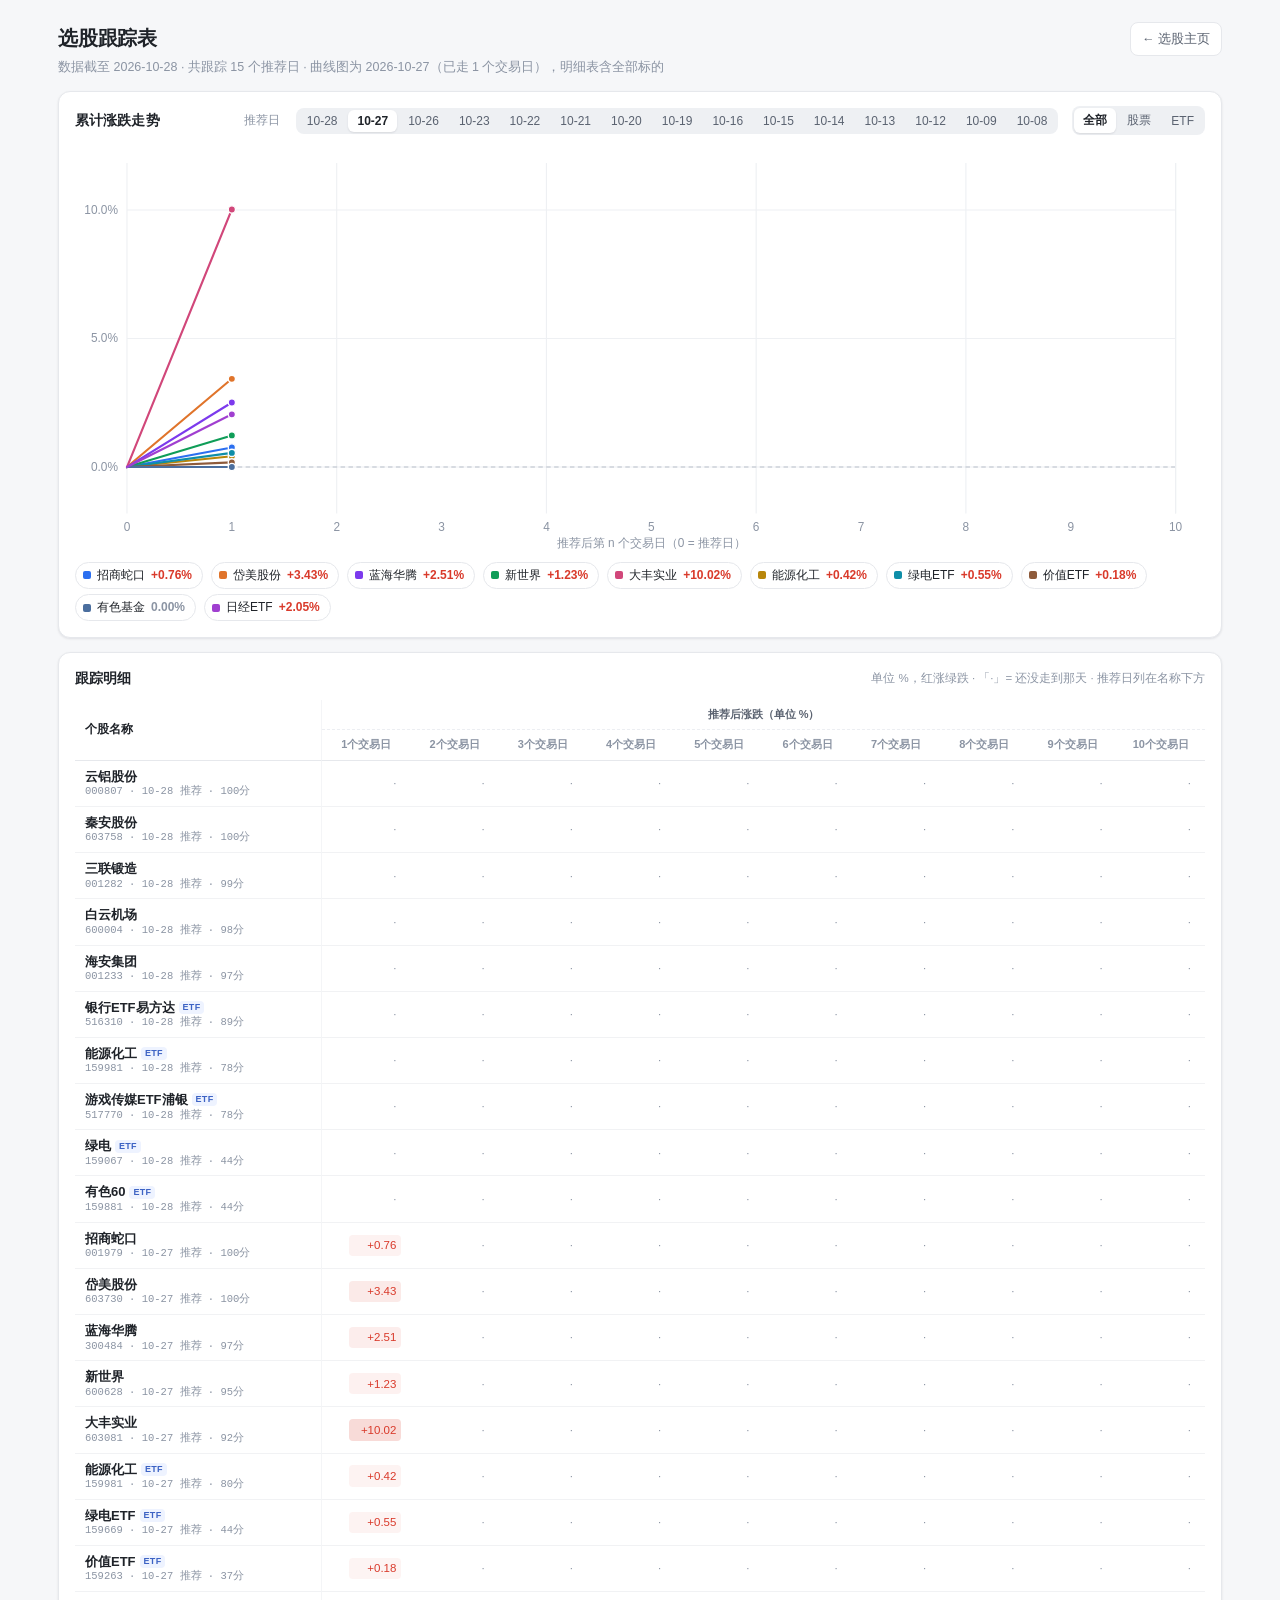
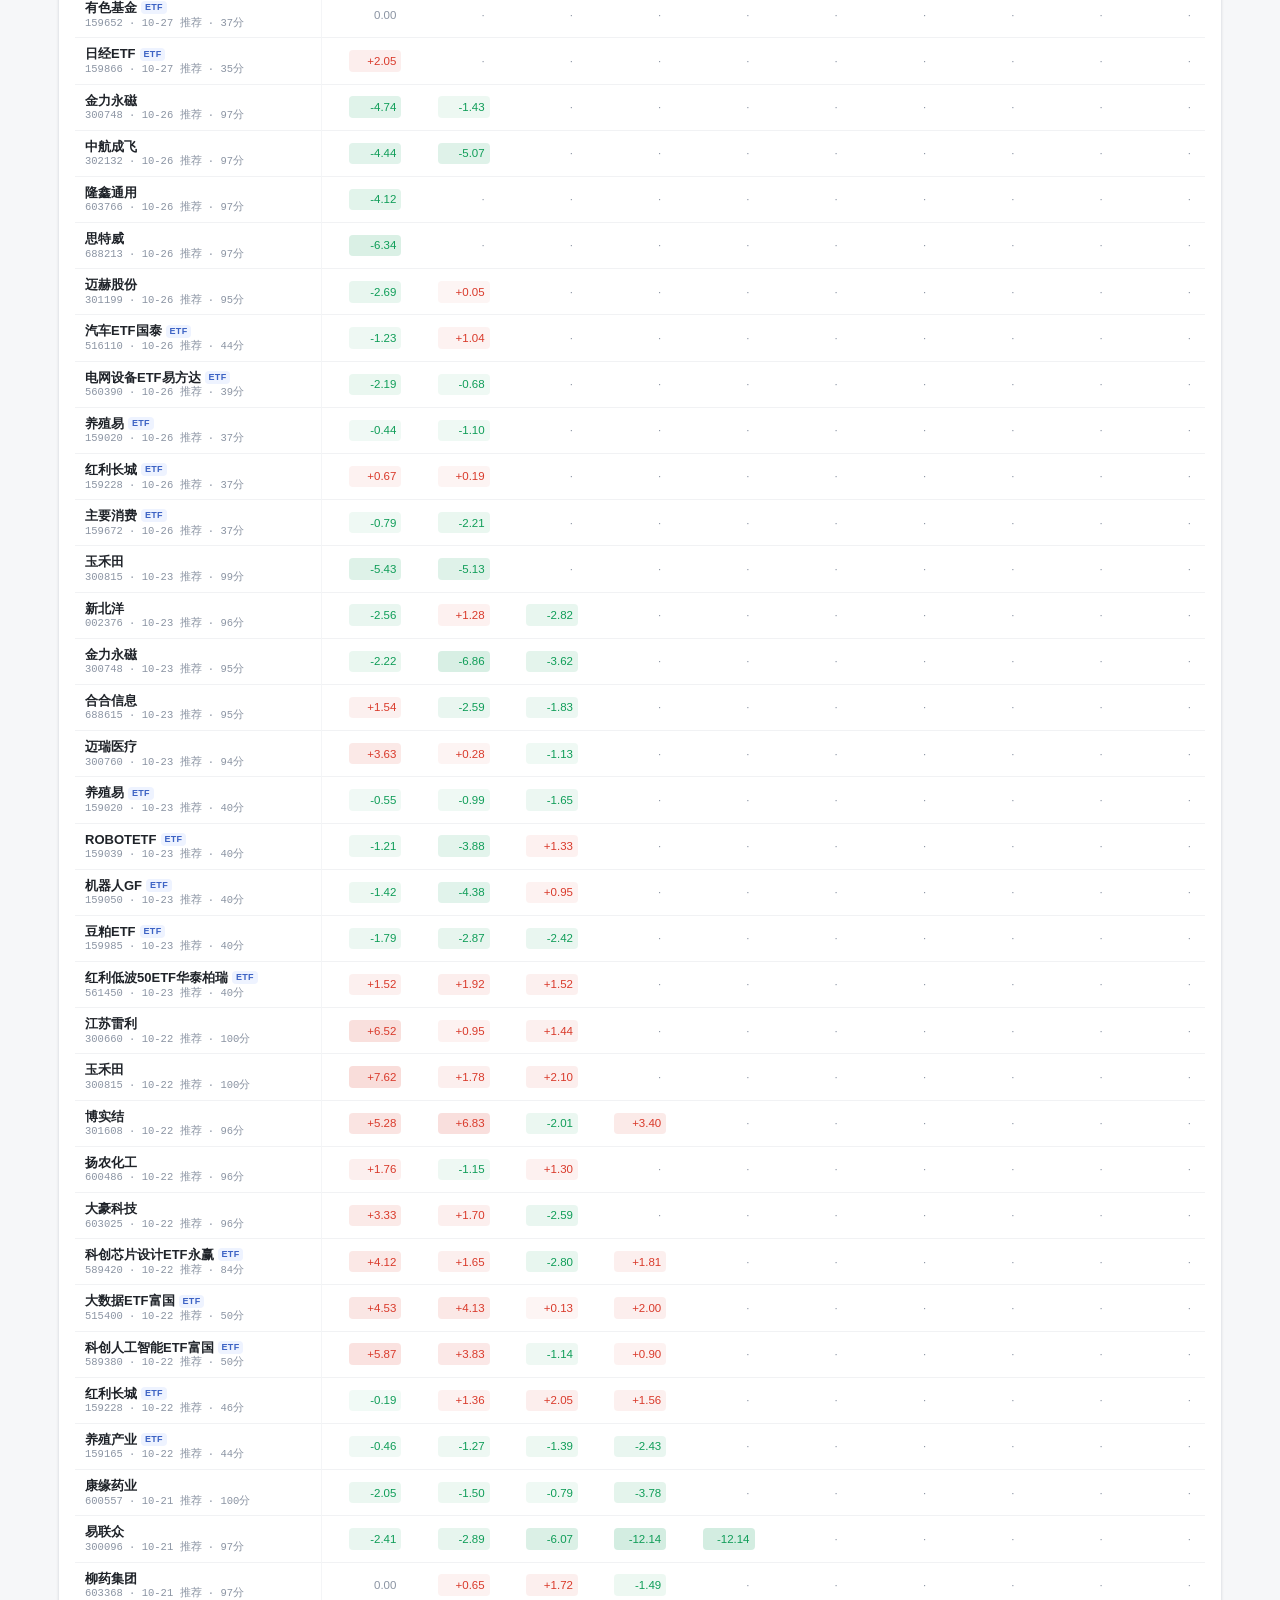
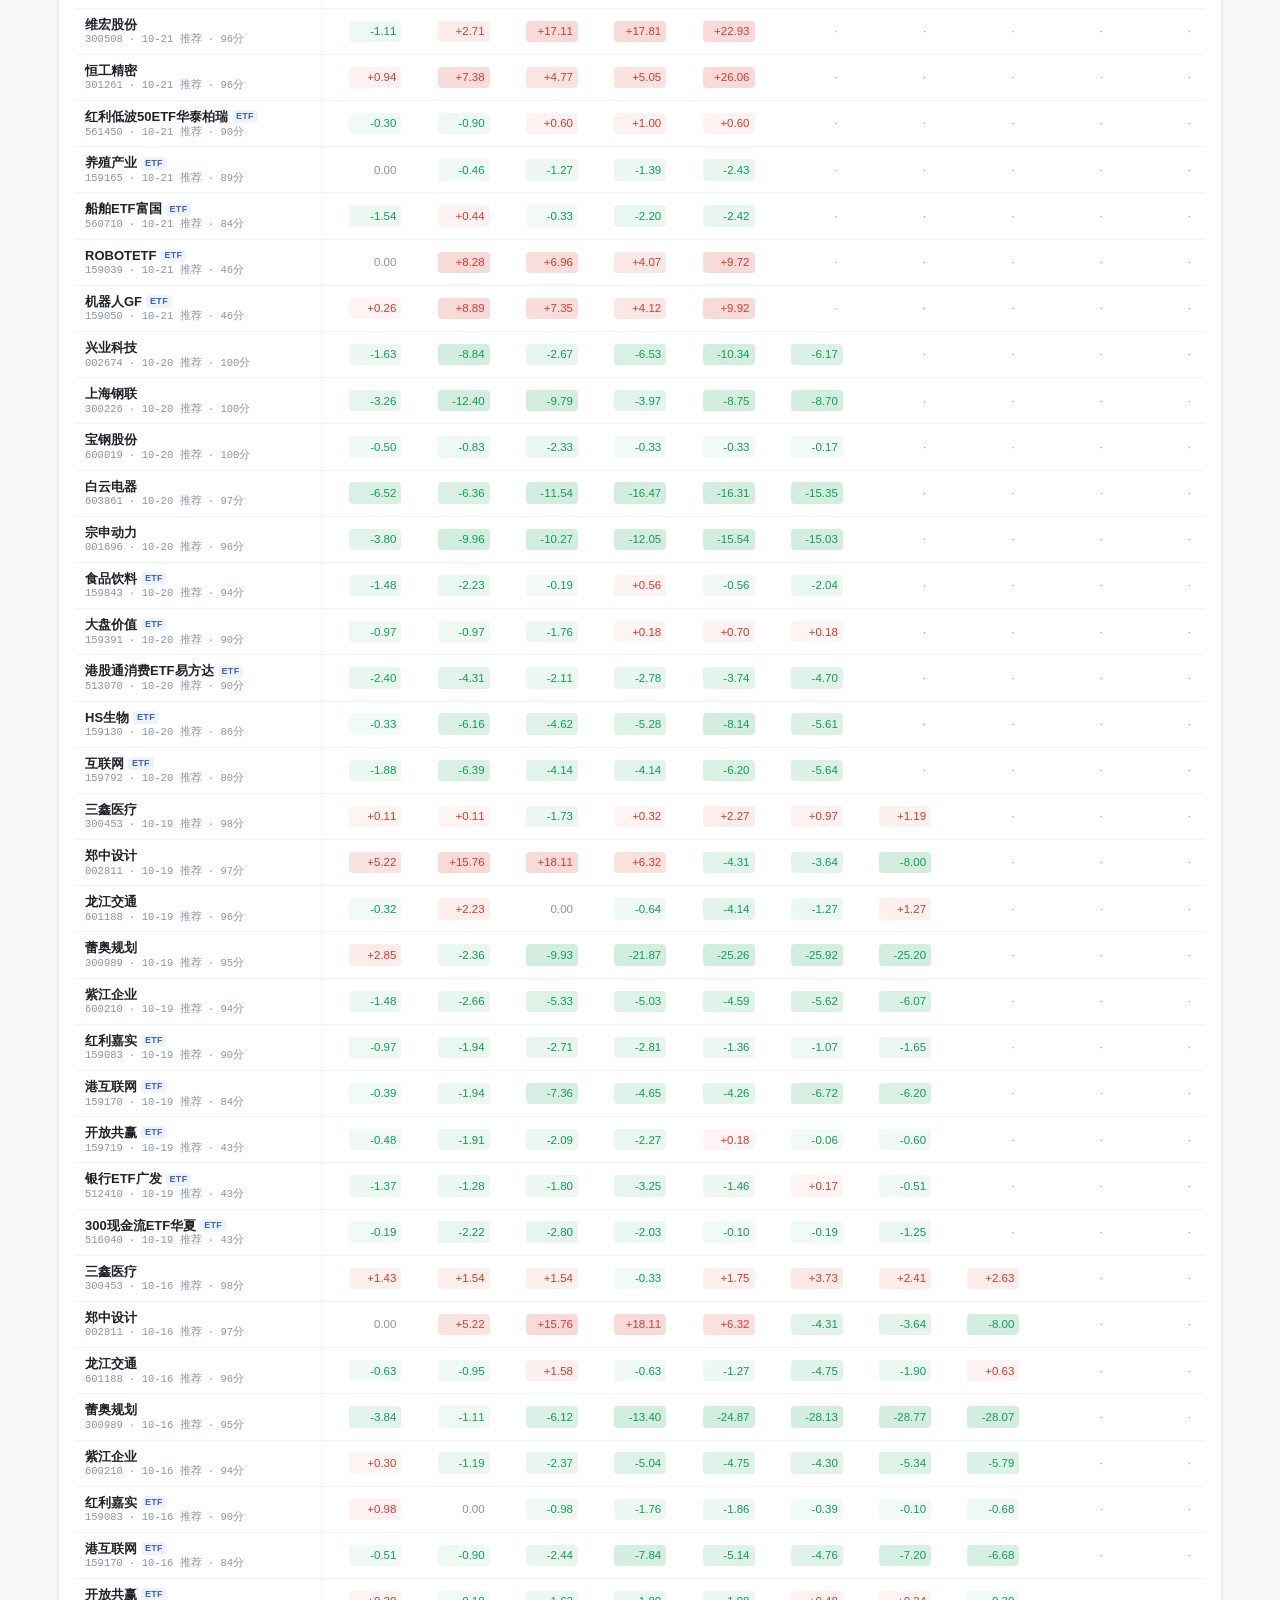
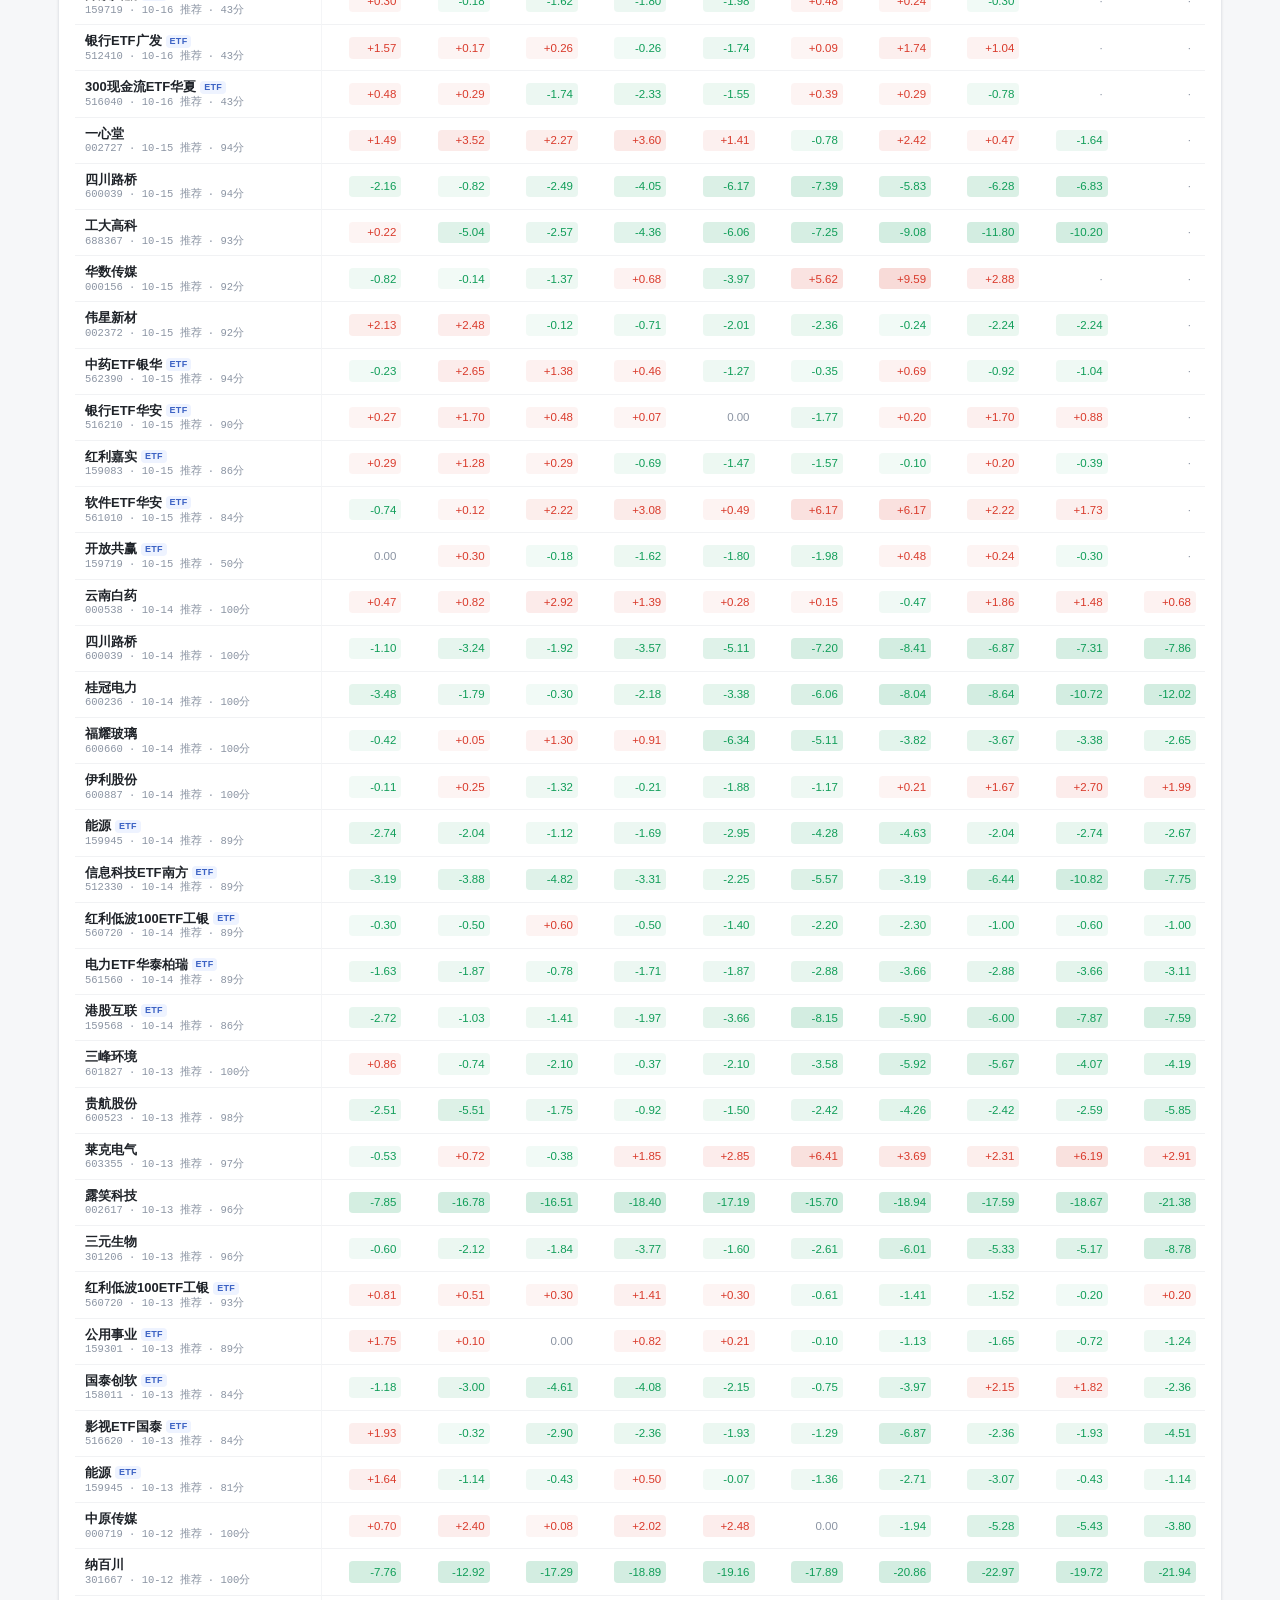
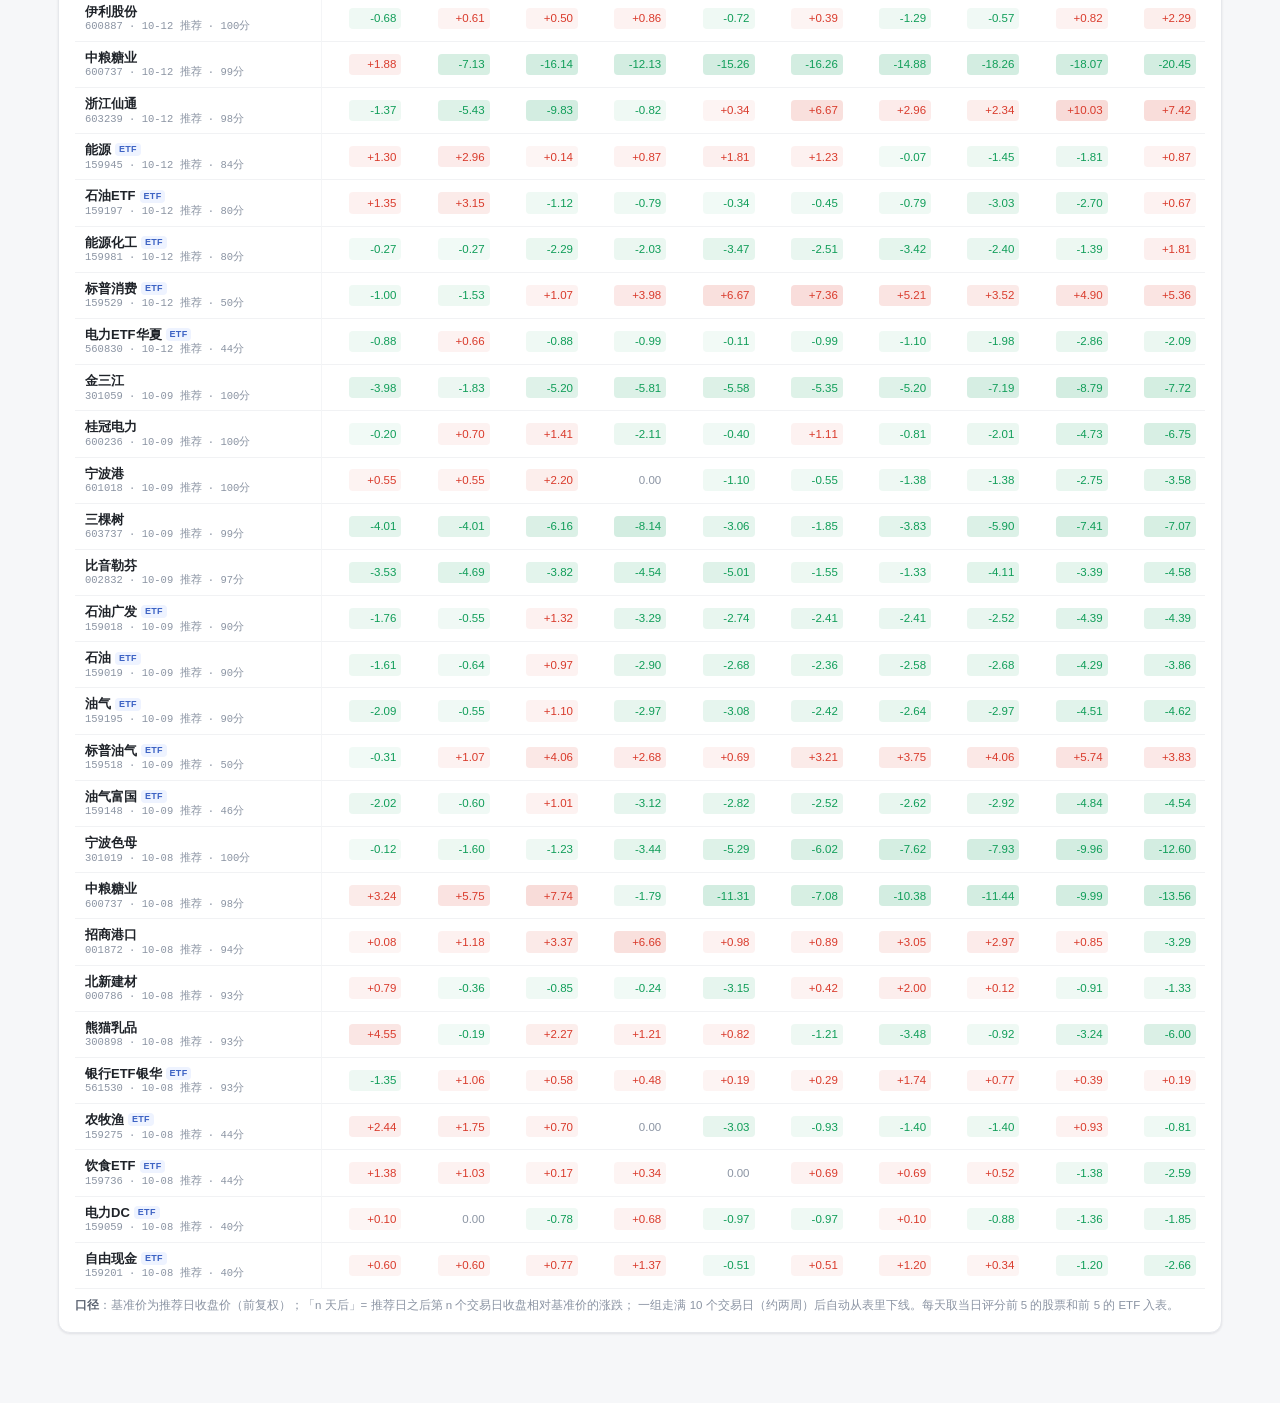
==== perf.html @ 5c9066bf "data: 更新 2026-10-28 盘后缠论买点筛选结果" ====
<!DOCTYPE html>
<html lang="zh-CN">
<head>
<meta charset="UTF-8">
<meta name="viewport" content="width=device-width, initial-scale=1.0">
<title>选股跟踪 · 推荐后 1~10 个交易日</title>
<style>
:root{
  --bg:#f6f7f9;--surface:#fff;--border:#e6e8ec;--text:#1f2329;--text-2:#5a6270;--text-3:#8b94a3;
  --up:#d93a2b;--up-bg:rgba(217,58,43,.12);--down:#0f9d58;--down-bg:rgba(15,157,88,.12);
  --blue:#2b6ff0;--blue-soft:#eaf1fe;
  --radius:12px;--shadow:0 1px 3px rgba(16,24,40,.06),0 1px 2px rgba(16,24,40,.04);
  --mono:"SF Mono",ui-monospace,Menlo,Consolas,monospace;
}
*{box-sizing:border-box}
body{margin:0;background:var(--bg);color:var(--text);
  font:14px/1.6 -apple-system,BlinkMacSystemFont,"Segoe UI","PingFang SC","Microsoft YaHei",sans-serif;
  -webkit-font-smoothing:antialiased}
.wrap{max-width:1200px;margin:0 auto;padding:22px 18px 56px}
.top{display:flex;align-items:flex-start;justify-content:space-between;gap:16px;margin-bottom:14px}
h1{font-size:20px;margin:0 0 3px;letter-spacing:-.2px}
.sub{color:var(--text-3);font-size:12.5px;margin:0}
.back{font-size:12.5px;color:var(--text-2);text-decoration:none;border:1px solid var(--border);
  background:#fff;border-radius:8px;padding:6px 11px;white-space:nowrap;transition:.15s}
.back:hover{border-color:#c9ced6;color:var(--text)}
.card{background:var(--surface);border:1px solid var(--border);border-radius:var(--radius);
  box-shadow:var(--shadow);padding:14px 16px 16px;margin-bottom:14px}
.card-head{display:flex;align-items:center;justify-content:space-between;flex-wrap:wrap;gap:10px;margin-bottom:10px}
.card-head h2{font-size:14px;margin:0;font-weight:650;letter-spacing:.1px}
.hint{font-size:11.5px;color:var(--text-3)}
.tools{display:flex;flex-wrap:wrap;gap:8px 14px;align-items:center}
.glabel{font-size:11.5px;color:var(--text-3);margin-right:2px}
.seg{display:inline-flex;background:#eef0f3;border-radius:8px;padding:2px;gap:2px;flex-wrap:wrap}
.seg button{border:0;background:transparent;color:var(--text-2);font-size:12px;
  padding:4px 9px;border-radius:6px;cursor:pointer;font-family:inherit;transition:.15s;white-space:nowrap}
.seg button[aria-pressed="true"]{background:#fff;color:var(--text);font-weight:600;
  box-shadow:0 1px 2px rgba(16,24,40,.1)}
.chart-wrap{position:relative}
svg{display:block;width:100%;height:auto;overflow:visible}
.axis-t{fill:var(--text-3);font-size:10.5px;font-variant-numeric:tabular-nums}
.grid{stroke:#eef0f3;stroke-width:1}
.zero{stroke:#b9bfc9;stroke-width:1;stroke-dasharray:4 3}
.series{fill:none;stroke-width:1.9;stroke-linejoin:round;stroke-linecap:round;
  transition:opacity .15s,stroke-width .15s}
.series.dim{opacity:.10}
.dot{stroke:#fff;stroke-width:1.2}
.tip{position:absolute;pointer-events:none;background:rgba(31,35,41,.94);color:#fff;border-radius:8px;
  padding:8px 10px;font-size:11.5px;line-height:1.55;min-width:132px;opacity:0;transition:opacity .1s;
  z-index:5;box-shadow:0 6px 18px rgba(16,24,40,.22)}
.tip.on{opacity:1}
.tip .hd{font-size:11px;color:#c3c9d4;margin-bottom:4px}
.tip .r{display:flex;justify-content:space-between;gap:10px;font-variant-numeric:tabular-nums}
.tip .r i{display:inline-block;width:7px;height:7px;border-radius:2px;margin-right:5px}
.legend{display:flex;flex-wrap:wrap;gap:5px 8px;margin-top:10px}
.lg{display:inline-flex;align-items:center;gap:6px;font-size:12px;border:1px solid var(--border);
  border-radius:20px;padding:3px 10px 3px 7px;cursor:pointer;background:#fff;transition:.15s;user-select:none}
.lg:hover{border-color:#c9ced6}
.lg.off{opacity:.35}
.lg i{width:8px;height:8px;border-radius:2px;flex:0 0 auto}
.lg b{font-weight:600;font-variant-numeric:tabular-nums}
.tbl-scroll{overflow-x:auto;margin:0 -4px;padding:0 4px 2px}
table{width:100%;border-collapse:separate;border-spacing:0;font-size:12px;font-variant-numeric:tabular-nums}
th,td{padding:0;border-bottom:1px solid #f1f2f4;white-space:nowrap}
thead{position:sticky;top:0;z-index:3;background:#fff}
thead th{background:#fff;font-size:11px;color:var(--text-3);
  font-weight:600;padding:6px 0;text-align:center;border-bottom:1px solid var(--border)}
thead th.grp-h{color:var(--text-2);border-bottom:1px dashed #eceef2}
thead th.corner{text-align:left;padding-left:10px;position:sticky;left:0;z-index:4;
  border-right:1px solid #f4f5f7;font-size:12px;color:var(--text)}
td.nm{position:sticky;left:0;background:#fff;z-index:2;text-align:left;padding:7px 12px 7px 10px;
  border-right:1px solid #f4f5f7;min-width:170px;max-width:230px}
tbody tr:hover td{background:#fafbfd}
tbody tr:hover td.nm{background:#fafbfd}
.nm-l1{display:flex;align-items:center;gap:4px;line-height:1.35}
.nm-l2{font-size:10.5px;color:var(--text-3);line-height:1.3;font-family:var(--mono)}
.nm-n{font-size:13px;font-weight:600;color:var(--text)}
.chip{display:inline-block;font-size:9px;line-height:1;padding:2px 4px;border-radius:4px;
  background:#eef1f6;color:#5b6472;font-weight:600;letter-spacing:.3px}
.chip.etf{background:#eef3ff;color:#3d63c4}
.chip.stk{background:#f4f0fb;color:#7b4fc4}
td.v{text-align:right;padding:7px 9px;min-width:62px;font-size:11.5px;color:var(--text-3)}
td.v span{display:inline-block;padding:1.5px 5px;border-radius:4px;min-width:52px;text-align:right}
td.v .u{color:var(--up)}
td.v .d{color:var(--down)}
td.v .z{color:var(--text-3)}
tr.grp td{background:#f7f8fa;border-bottom:1px solid #e9ebef;padding:0}
tr.grp .gi{position:sticky;left:0;display:inline-flex;align-items:center;gap:8px;
  padding:6px 10px;font-size:11.5px;color:var(--text-2)}
tr.grp .gi b{font-size:12.5px;color:var(--text)}
tr.grp .gi .k{color:var(--text-3)}
.u{color:var(--up)}.d{color:var(--down)}.z{color:var(--text-3)}
.empty{padding:26px 10px;text-align:center;color:var(--text-3);font-size:12.5px}
.note{color:var(--text-3);font-size:11.5px;line-height:1.85;margin-top:4px}
.note b{color:var(--text-2);font-weight:600}
@media(max-width:640px){
  .wrap{padding:16px 12px 40px}
  h1{font-size:18px}
  .card{padding:12px 10px 12px}
  td.nm{min-width:120px;max-width:150px;padding:5px 7px}
  td.v{min-width:54px;padding:5px 5px}
  td.v span{min-width:46px;font-size:10.5px;padding:1px 3px}
}
</style>
</head>
<body>
<div class="wrap">
  <div class="top">
    <div>
      <h1>选股跟踪表</h1>
      <p class="sub" id="sub"></p>
    </div>
    <a class="back" href="index.html">← 选股主页</a>
  </div>

  <section class="card">
    <div class="card-head">
      <h2>累计涨跌走势</h2>
      <div class="tools">
        <span class="glabel">推荐日</span>
        <div class="seg" id="dateSeg"></div>
        <div class="seg" id="typeSeg">
          <button data-type="all" aria-pressed="true">全部</button>
          <button data-type="stock" aria-pressed="false">股票</button>
          <button data-type="etf" aria-pressed="false">ETF</button>
        </div>
      </div>
    </div>
    <div class="chart-wrap" id="chartWrap">
      <svg id="chart" viewBox="0 0 1000 360" preserveAspectRatio="xMinYMin meet"></svg>
      <div class="tip" id="tip"></div>
    </div>
    <div class="legend" id="legend"></div>
  </section>

  <section class="card">
    <div class="card-head">
      <h2>跟踪明细</h2>
      <span class="hint">单位 %，红涨绿跌 · 「·」= 还没走到那天 · 推荐日列在名称下方</span>
    </div>
    <div class="tbl-scroll">
      <table id="tbl">
        <thead id="thead"></thead>
        <tbody id="tbody"></tbody>
      </table>
    </div>
    <div class="note">
      <b>口径</b>：基准价为推荐日收盘价（前复权）；「n 天后」= 推荐日之后第 n 个交易日收盘相对基准价的涨跌；
      一组走满 10 个交易日（约两周）后自动从表里下线。每天取当日评分前 5 的股票和前 5 的 ETF 入表。
    </div>
  </section>
</div>

<script>
const DATA = {"dates":["2026-10-28","2026-10-27","2026-10-26","2026-10-23","2026-10-22","2026-10-21","2026-10-20","2026-10-19","2026-10-16","2026-10-15","2026-10-14","2026-10-13","2026-10-12","2026-10-09","2026-10-08"],"groups":{"2026-10-28":{"base_date":"2026-10-28","rows":[{"code":"000807","name":"云铝股份","type":"stock","score":100,"tags":["30分3买","5分3买"],"base_price":25.91,"rets":{},"done_days":0},{"code":"603758","name":"秦安股份","type":"stock","score":100,"tags":["30分3买","5分3买"],"base_price":11.3,"rets":{},"done_days":0},{"code":"001282","name":"三联锻造","type":"stock","score":99,"tags":["30分3买","5分2买"],"base_price":16.9,"rets":{},"done_days":0},{"code":"600004","name":"白云机场","type":"stock","score":98,"tags":["30分2买","5分3买"],"base_price":7.88,"rets":{},"done_days":0},{"code":"001233","name":"海安集团","type":"stock","score":97,"tags":["30分3买","5分3买"],"base_price":60.98,"rets":{},"done_days":0},{"code":"516310","name":"银行ETF易方达","type":"etf","score":89,"tags":["30分2买","5分3买"],"base_price":1.444,"rets":{},"done_days":0},{"code":"159981","name":"能源化工","type":"etf","score":78,"tags":["30分2买","5分2买"],"base_price":1.932,"rets":{},"done_days":0},{"code":"517770","name":"游戏传媒ETF浦银","type":"etf","score":78,"tags":["30分2买","5分1买"],"base_price":0.811,"rets":{},"done_days":0},{"code":"159067","name":"绿电","type":"etf","score":44,"tags":["30分2买"],"base_price":1.003,"rets":{},"done_days":0},{"code":"159881","name":"有色60","type":"etf","score":44,"tags":["30分2买"],"base_price":0.741,"rets":{},"done_days":0}]},"2026-10-27":{"base_date":"2026-10-27","rows":[{"code":"001979","name":"招商蛇口","type":"stock","score":100,"tags":["30分3买","5分3买"],"base_price":7.86,"rets":{"1":0.76},"done_days":1},{"code":"603730","name":"岱美股份","type":"stock","score":100,"tags":["30分3买","5分3买"],"base_price":11.07,"rets":{"1":3.43},"done_days":1},{"code":"300484","name":"蓝海华腾","type":"stock","score":97,"tags":["30分3买","5分3买"],"base_price":13.92,"rets":{"1":2.51},"done_days":1},{"code":"600628","name":"新世界","type":"stock","score":95,"tags":["30分2买","5分3买"],"base_price":6.5,"rets":{"1":1.23},"done_days":1},{"code":"603081","name":"大丰实业","type":"stock","score":92,"tags":["30分3买","5分1买"],"base_price":10.28,"rets":{"1":10.02},"done_days":1},{"code":"159981","name":"能源化工","type":"etf","score":80,"tags":["30分2买","5分1买"],"base_price":1.924,"rets":{"1":0.42},"done_days":1},{"code":"159669","name":"绿电ETF","type":"etf","score":44,"tags":["30分2买"],"base_price":1.089,"rets":{"1":0.55},"done_days":1},{"code":"159263","name":"价值ETF","type":"etf","score":37,"tags":["5分3买"],"base_price":1.118,"rets":{"1":0.18},"done_days":1},{"code":"159652","name":"有色基金","type":"etf","score":37,"tags":["30分2买"],"base_price":1.318,"rets":{"1":0.0},"done_days":1},{"code":"159866","name":"日经ETF","type":"etf","score":35,"tags":["5分2买"],"base_price":1.611,"rets":{"1":2.05},"done_days":1}]},"2026-10-26":{"base_date":"2026-10-26","rows":[{"code":"300748","name":"金力永磁","type":"stock","score":97,"tags":["30分3买","5分3买"],"base_price":25.1,"rets":{"1":-4.74,"2":-1.43},"done_days":2},{"code":"302132","name":"中航成飞","type":"stock","score":97,"tags":["30分3买","5分3买"],"base_price":67.51,"rets":{"1":-4.44,"2":-5.07},"done_days":2},{"code":"603766","name":"隆鑫通用","type":"stock","score":97,"tags":["30分3买","5分3买"],"base_price":15.79,"rets":{"1":-4.12},"done_days":1},{"code":"688213","name":"思特威","type":"stock","score":97,"tags":["30分3买","5分3买"],"base_price":108.69,"rets":{"1":-6.34},"done_days":1},{"code":"301199","name":"迈赫股份","type":"stock","score":95,"tags":["30分3买","5分2买"],"base_price":18.61,"rets":{"1":-2.69,"2":0.05},"done_days":2},{"code":"516110","name":"汽车ETF国泰","type":"etf","score":44,"tags":["5分3买"],"base_price":1.055,"rets":{"1":-1.23,"2":1.04},"done_days":2},{"code":"560390","name":"电网设备ETF易方达","type":"etf","score":39,"tags":["5分2买"],"base_price":0.732,"rets":{"1":-2.19,"2":-0.68},"done_days":2},{"code":"159020","name":"养殖易","type":"etf","score":37,"tags":["30分2买"],"base_price":0.906,"rets":{"1":-0.44,"2":-1.1},"done_days":2},{"code":"159228","name":"红利长城","type":"etf","score":37,"tags":["30分2买"],"base_price":1.04,"rets":{"1":0.67,"2":0.19},"done_days":2},{"code":"159672","name":"主要消费","type":"etf","score":37,"tags":["5分3买"],"base_price":0.633,"rets":{"1":-0.79,"2":-2.21},"done_days":2}]},"2026-10-23":{"base_date":"2026-10-23","rows":[{"code":"300815","name":"玉禾田","type":"stock","score":99,"tags":["30分3买","5分2买"],"base_price":16.95,"rets":{"1":-5.43,"2":-5.13},"done_days":2},{"code":"002376","name":"新北洋","type":"stock","score":96,"tags":["30分3买","5分2买"],"base_price":7.8,"rets":{"1":-2.56,"2":1.28,"3":-2.82},"done_days":3},{"code":"300748","name":"金力永磁","type":"stock","score":95,"tags":["30分3买","5分2买"],"base_price":25.67,"rets":{"1":-2.22,"2":-6.86,"3":-3.62},"done_days":3},{"code":"688615","name":"合合信息","type":"stock","score":95,"tags":["30分3买","5分2买"],"base_price":95.02,"rets":{"1":1.54,"2":-2.59,"3":-1.83},"done_days":3},{"code":"300760","name":"迈瑞医疗","type":"stock","score":94,"tags":["30分3买","5分3买"],"base_price":177.3,"rets":{"1":3.63,"2":0.28,"3":-1.13},"done_days":3},{"code":"159020","name":"养殖易","type":"etf","score":40,"tags":["30分2买"],"base_price":0.911,"rets":{"1":-0.55,"2":-0.99,"3":-1.65},"done_days":3},{"code":"159039","name":"ROBOTETF","type":"etf","score":40,"tags":["30分3买"],"base_price":0.824,"rets":{"1":-1.21,"2":-3.88,"3":1.33},"done_days":3},{"code":"159050","name":"机器人GF","type":"etf","score":40,"tags":["30分3买"],"base_price":0.845,"rets":{"1":-1.42,"2":-4.38,"3":0.95},"done_days":3},{"code":"159985","name":"豆粕ETF","type":"etf","score":40,"tags":["5分3买"],"base_price":2.229,"rets":{"1":-1.79,"2":-2.87,"3":-2.42},"done_days":3},{"code":"561450","name":"红利低波50ETF华泰柏瑞","type":"etf","score":40,"tags":["30分3买"],"base_price":0.988,"rets":{"1":1.52,"2":1.92,"3":1.52},"done_days":3}]},"2026-10-22":{"base_date":"2026-10-22","rows":[{"code":"300660","name":"江苏雷利","type":"stock","score":100,"tags":["30分3买","5分3买"],"base_price":24.25,"rets":{"1":6.52,"2":0.95,"3":1.44},"done_days":3},{"code":"300815","name":"玉禾田","type":"stock","score":100,"tags":["30分3买","5分3买"],"base_price":15.75,"rets":{"1":7.62,"2":1.78,"3":2.1},"done_days":3},{"code":"301608","name":"博实结","type":"stock","score":96,"tags":["30分3买","5分1买"],"base_price":53.17,"rets":{"1":5.28,"2":6.83,"3":-2.01,"4":3.4},"done_days":4},{"code":"600486","name":"扬农化工","type":"stock","score":96,"tags":["30分3买","5分1买"],"base_price":52.33,"rets":{"1":1.76,"2":-1.15,"3":1.3},"done_days":3},{"code":"603025","name":"大豪科技","type":"stock","score":96,"tags":["30分3买","5分1买"],"base_price":13.51,"rets":{"1":3.33,"2":1.7,"3":-2.59},"done_days":3},{"code":"589420","name":"科创芯片设计ETF永赢","type":"etf","score":84,"tags":["30分2买","5分1买"],"base_price":0.607,"rets":{"1":4.12,"2":1.65,"3":-2.8,"4":1.81},"done_days":4},{"code":"515400","name":"大数据ETF富国","type":"etf","score":50,"tags":["30分3买"],"base_price":0.75,"rets":{"1":4.53,"2":4.13,"3":0.13,"4":2.0},"done_days":4},{"code":"589380","name":"科创人工智能ETF富国","type":"etf","score":50,"tags":["30分3买"],"base_price":1.226,"rets":{"1":5.87,"2":3.83,"3":-1.14,"4":0.9},"done_days":4},{"code":"159228","name":"红利长城","type":"etf","score":46,"tags":["30分3买"],"base_price":1.026,"rets":{"1":-0.19,"2":1.36,"3":2.05,"4":1.56},"done_days":4},{"code":"159165","name":"养殖产业","type":"etf","score":44,"tags":["30分2买"],"base_price":0.863,"rets":{"1":-0.46,"2":-1.27,"3":-1.39,"4":-2.43},"done_days":4}]},"2026-10-21":{"base_date":"2026-10-21","rows":[{"code":"600557","name":"康缘药业","type":"stock","score":100,"tags":["30分3买","5分3买"],"base_price":12.69,"rets":{"1":-2.05,"2":-1.5,"3":-0.79,"4":-3.78},"done_days":4},{"code":"300096","name":"易联众","type":"stock","score":97,"tags":["30分3买","5分3买"],"base_price":10.38,"rets":{"1":-2.41,"2":-2.89,"3":-6.07,"4":-12.14,"5":-12.14},"done_days":5},{"code":"603368","name":"柳药集团","type":"stock","score":97,"tags":["30分3买","5分3买"],"base_price":16.82,"rets":{"1":0.0,"2":0.65,"3":1.72,"4":-1.49},"done_days":4},{"code":"300508","name":"维宏股份","type":"stock","score":96,"tags":["30分3买","5分1买"],"base_price":33.19,"rets":{"1":-1.11,"2":2.71,"3":17.11,"4":17.81,"5":22.93},"done_days":5},{"code":"301261","name":"恒工精密","type":"stock","score":96,"tags":["30分3买","5分1买"],"base_price":49.89,"rets":{"1":0.94,"2":7.38,"3":4.77,"4":5.05,"5":26.06},"done_days":5},{"code":"561450","name":"红利低波50ETF华泰柏瑞","type":"etf","score":90,"tags":["30分3买","5分1买"],"base_price":0.997,"rets":{"1":-0.3,"2":-0.9,"3":0.6,"4":1.0,"5":0.6},"done_days":5},{"code":"159165","name":"养殖产业","type":"etf","score":89,"tags":["30分2买","5分3买"],"base_price":0.863,"rets":{"1":0.0,"2":-0.46,"3":-1.27,"4":-1.39,"5":-2.43},"done_days":5},{"code":"560710","name":"船舶ETF富国","type":"etf","score":84,"tags":["30分2买","5分1买"],"base_price":0.91,"rets":{"1":-1.54,"2":0.44,"3":-0.33,"4":-2.2,"5":-2.42},"done_days":5},{"code":"159039","name":"ROBOTETF","type":"etf","score":46,"tags":["30分3买"],"base_price":0.761,"rets":{"1":0.0,"2":8.28,"3":6.96,"4":4.07,"5":9.72},"done_days":5},{"code":"159050","name":"机器人GF","type":"etf","score":46,"tags":["30分3买"],"base_price":0.776,"rets":{"1":0.26,"2":8.89,"3":7.35,"4":4.12,"5":9.92},"done_days":5}]},"2026-10-20":{"base_date":"2026-10-20","rows":[{"code":"002674","name":"兴业科技","type":"stock","score":100,"tags":["30分3买","5分3买"],"base_price":22.06,"rets":{"1":-1.63,"2":-8.84,"3":-2.67,"4":-6.53,"5":-10.34,"6":-6.17},"done_days":6},{"code":"300226","name":"上海钢联","type":"stock","score":100,"tags":["30分3买","5分3买"],"base_price":18.39,"rets":{"1":-3.26,"2":-12.4,"3":-9.79,"4":-3.97,"5":-8.75,"6":-8.7},"done_days":6},{"code":"600019","name":"宝钢股份","type":"stock","score":100,"tags":["30分3买","5分3买"],"base_price":6.02,"rets":{"1":-0.5,"2":-0.83,"3":-2.33,"4":-0.33,"5":-0.33,"6":-0.17},"done_days":6},{"code":"603861","name":"白云电器","type":"stock","score":97,"tags":["30分3买","5分3买"],"base_price":12.57,"rets":{"1":-6.52,"2":-6.36,"3":-11.54,"4":-16.47,"5":-16.31,"6":-15.35},"done_days":6},{"code":"001696","name":"宗申动力","type":"stock","score":96,"tags":["30分3买","5分1买"],"base_price":15.77,"rets":{"1":-3.8,"2":-9.96,"3":-10.27,"4":-12.05,"5":-15.54,"6":-15.03},"done_days":6},{"code":"159843","name":"食品饮料","type":"etf","score":94,"tags":["30分3买","5分2买"],"base_price":0.539,"rets":{"1":-1.48,"2":-2.23,"3":-0.19,"4":0.56,"5":-0.56,"6":-2.04},"done_days":6},{"code":"159391","name":"大盘价值","type":"etf","score":90,"tags":["30分3买","5分2买"],"base_price":1.135,"rets":{"1":-0.97,"2":-0.97,"3":-1.76,"4":0.18,"5":0.7,"6":0.18},"done_days":6},{"code":"513070","name":"港股通消费ETF易方达","type":"etf","score":90,"tags":["30分3买","5分1买"],"base_price":1.043,"rets":{"1":-2.4,"2":-4.31,"3":-2.11,"4":-2.78,"5":-3.74,"6":-4.7},"done_days":6},{"code":"159130","name":"HS生物","type":"etf","score":86,"tags":["30分2买","5分3买"],"base_price":0.909,"rets":{"1":-0.33,"2":-6.16,"3":-4.62,"4":-5.28,"5":-8.14,"6":-5.61},"done_days":6},{"code":"159792","name":"互联网","type":"etf","score":80,"tags":["30分2买","5分1买"],"base_price":0.532,"rets":{"1":-1.88,"2":-6.39,"3":-4.14,"4":-4.14,"5":-6.2,"6":-5.64},"done_days":6}]},"2026-10-19":{"base_date":"2026-10-19","rows":[{"code":"300453","name":"三鑫医疗","type":"stock","score":98,"tags":["30分2买","5分3买"],"base_price":9.25,"rets":{"1":0.11,"2":0.11,"3":-1.73,"4":0.32,"5":2.27,"6":0.97,"7":1.19},"done_days":7},{"code":"002811","name":"郑中设计","type":"stock","score":97,"tags":["30分3买","5分3买"],"base_price":20.87,"rets":{"1":5.22,"2":15.76,"3":18.11,"4":6.32,"5":-4.31,"6":-3.64,"7":-8.0},"done_days":7},{"code":"601188","name":"龙江交通","type":"stock","score":96,"tags":["30分3买","5分1买"],"base_price":3.14,"rets":{"1":-0.32,"2":2.23,"3":0.0,"4":-0.64,"5":-4.14,"6":-1.27,"7":1.27},"done_days":7},{"code":"300989","name":"蕾奥规划","type":"stock","score":95,"tags":["30分3买","5分3买"],"base_price":16.51,"rets":{"1":2.85,"2":-2.36,"3":-9.93,"4":-21.87,"5":-25.26,"6":-25.92,"7":-25.2},"done_days":7},{"code":"600210","name":"紫江企业","type":"stock","score":94,"tags":["30分2买","5分3买"],"base_price":6.76,"rets":{"1":-1.48,"2":-2.66,"3":-5.33,"4":-5.03,"5":-4.59,"6":-5.62,"7":-6.07},"done_days":7},{"code":"159083","name":"红利嘉实","type":"etf","score":90,"tags":["30分3买","5分2买"],"base_price":1.032,"rets":{"1":-0.97,"2":-1.94,"3":-2.71,"4":-2.81,"5":-1.36,"6":-1.07,"7":-1.65},"done_days":7},{"code":"159170","name":"港互联网","type":"etf","score":84,"tags":["30分2买","5分2买"],"base_price":0.774,"rets":{"1":-0.39,"2":-1.94,"3":-7.36,"4":-4.65,"5":-4.26,"6":-6.72,"7":-6.2},"done_days":7},{"code":"159719","name":"开放共赢","type":"etf","score":43,"tags":["30分3买"],"base_price":1.675,"rets":{"1":-0.48,"2":-1.91,"3":-2.09,"4":-2.27,"5":0.18,"6":-0.06,"7":-0.6},"done_days":7},{"code":"512410","name":"银行ETF广发","type":"etf","score":43,"tags":["30分3买"],"base_price":1.168,"rets":{"1":-1.37,"2":-1.28,"3":-1.8,"4":-3.25,"5":-1.46,"6":0.17,"7":-0.51},"done_days":7},{"code":"516040","name":"300现金流ETF华夏","type":"etf","score":43,"tags":["30分3买"],"base_price":1.037,"rets":{"1":-0.19,"2":-2.22,"3":-2.8,"4":-2.03,"5":-0.1,"6":-0.19,"7":-1.25},"done_days":7}]},"2026-10-16":{"base_date":"2026-10-16","rows":[{"code":"300453","name":"三鑫医疗","type":"stock","score":98,"tags":["30分2买","5分3买"],"base_price":9.12,"rets":{"1":1.43,"2":1.54,"3":1.54,"4":-0.33,"5":1.75,"6":3.73,"7":2.41,"8":2.63},"done_days":8},{"code":"002811","name":"郑中设计","type":"stock","score":97,"tags":["30分3买","5分3买"],"base_price":20.87,"rets":{"1":0.0,"2":5.22,"3":15.76,"4":18.11,"5":6.32,"6":-4.31,"7":-3.64,"8":-8.0},"done_days":8},{"code":"601188","name":"龙江交通","type":"stock","score":96,"tags":["30分3买","5分1买"],"base_price":3.16,"rets":{"1":-0.63,"2":-0.95,"3":1.58,"4":-0.63,"5":-1.27,"6":-4.75,"7":-1.9,"8":0.63},"done_days":8},{"code":"300989","name":"蕾奥规划","type":"stock","score":95,"tags":["30分3买","5分3买"],"base_price":17.17,"rets":{"1":-3.84,"2":-1.11,"3":-6.12,"4":-13.4,"5":-24.87,"6":-28.13,"7":-28.77,"8":-28.07},"done_days":8},{"code":"600210","name":"紫江企业","type":"stock","score":94,"tags":["30分2买","5分3买"],"base_price":6.74,"rets":{"1":0.3,"2":-1.19,"3":-2.37,"4":-5.04,"5":-4.75,"6":-4.3,"7":-5.34,"8":-5.79},"done_days":8},{"code":"159083","name":"红利嘉实","type":"etf","score":90,"tags":["30分3买","5分2买"],"base_price":1.022,"rets":{"1":0.98,"2":0.0,"3":-0.98,"4":-1.76,"5":-1.86,"6":-0.39,"7":-0.1,"8":-0.68},"done_days":8},{"code":"159170","name":"港互联网","type":"etf","score":84,"tags":["30分2买","5分2买"],"base_price":0.778,"rets":{"1":-0.51,"2":-0.9,"3":-2.44,"4":-7.84,"5":-5.14,"6":-4.76,"7":-7.2,"8":-6.68},"done_days":8},{"code":"159719","name":"开放共赢","type":"etf","score":43,"tags":["30分3买"],"base_price":1.67,"rets":{"1":0.3,"2":-0.18,"3":-1.62,"4":-1.8,"5":-1.98,"6":0.48,"7":0.24,"8":-0.3},"done_days":8},{"code":"512410","name":"银行ETF广发","type":"etf","score":43,"tags":["30分3买"],"base_price":1.15,"rets":{"1":1.57,"2":0.17,"3":0.26,"4":-0.26,"5":-1.74,"6":0.09,"7":1.74,"8":1.04},"done_days":8},{"code":"516040","name":"300现金流ETF华夏","type":"etf","score":43,"tags":["30分3买"],"base_price":1.032,"rets":{"1":0.48,"2":0.29,"3":-1.74,"4":-2.33,"5":-1.55,"6":0.39,"7":0.29,"8":-0.78},"done_days":8}]},"2026-10-15":{"base_date":"2026-10-15","rows":[{"code":"002727","name":"一心堂","type":"stock","score":94,"tags":["30分3买","5分3买"],"base_price":12.79,"rets":{"1":1.49,"2":3.52,"3":2.27,"4":3.6,"5":1.41,"6":-0.78,"7":2.42,"8":0.47,"9":-1.64},"done_days":9},{"code":"600039","name":"四川路桥","type":"stock","score":94,"tags":["30分3买","5分3买"],"base_price":8.984,"rets":{"1":-2.16,"2":-0.82,"3":-2.49,"4":-4.05,"5":-6.17,"6":-7.39,"7":-5.83,"8":-6.28,"9":-6.83},"done_days":9},{"code":"688367","name":"工大高科","type":"stock","score":93,"tags":["30分2买","5分3买"],"base_price":31.18,"rets":{"1":0.22,"2":-5.04,"3":-2.57,"4":-4.36,"5":-6.06,"6":-7.25,"7":-9.08,"8":-11.8,"9":-10.2},"done_days":9},{"code":"000156","name":"华数传媒","type":"stock","score":92,"tags":["30分3买","5分1买"],"base_price":7.3,"rets":{"1":-0.82,"2":-0.14,"3":-1.37,"4":0.68,"5":-3.97,"6":5.62,"7":9.59,"8":2.88},"done_days":8},{"code":"002372","name":"伟星新材","type":"stock","score":92,"tags":["30分3买","5分1买"],"base_price":8.47,"rets":{"1":2.13,"2":2.48,"3":-0.12,"4":-0.71,"5":-2.01,"6":-2.36,"7":-0.24,"8":-2.24,"9":-2.24},"done_days":9},{"code":"562390","name":"中药ETF银华","type":"etf","score":94,"tags":["30分3买","5分2买"],"base_price":0.869,"rets":{"1":-0.23,"2":2.65,"3":1.38,"4":0.46,"5":-1.27,"6":-0.35,"7":0.69,"8":-0.92,"9":-1.04},"done_days":9},{"code":"516210","name":"银行ETF华安","type":"etf","score":90,"tags":["30分3买","5分1买"],"base_price":1.471,"rets":{"1":0.27,"2":1.7,"3":0.48,"4":0.07,"5":0.0,"6":-1.77,"7":0.2,"8":1.7,"9":0.88},"done_days":9},{"code":"159083","name":"红利嘉实","type":"etf","score":86,"tags":["30分3买","5分1买"],"base_price":1.019,"rets":{"1":0.29,"2":1.28,"3":0.29,"4":-0.69,"5":-1.47,"6":-1.57,"7":-0.1,"8":0.2,"9":-0.39},"done_days":9},{"code":"561010","name":"软件ETF华安","type":"etf","score":84,"tags":["30分2买","5分2买"],"base_price":0.811,"rets":{"1":-0.74,"2":0.12,"3":2.22,"4":3.08,"5":0.49,"6":6.17,"7":6.17,"8":2.22,"9":1.73},"done_days":9},{"code":"159719","name":"开放共赢","type":"etf","score":50,"tags":["30分3买"],"base_price":1.67,"rets":{"1":0.0,"2":0.3,"3":-0.18,"4":-1.62,"5":-1.8,"6":-1.98,"7":0.48,"8":0.24,"9":-0.3},"done_days":9}]},"2026-10-14":{"base_date":"2026-10-14","rows":[{"code":"000538","name":"云南白药","type":"stock","score":100,"tags":["30分3买","5分3买"],"base_price":52.65,"rets":{"1":0.47,"2":0.82,"3":2.92,"4":1.39,"5":0.28,"6":0.15,"7":-0.47,"8":1.86,"9":1.48,"10":0.68},"done_days":10},{"code":"600039","name":"四川路桥","type":"stock","score":100,"tags":["30分3买","5分3买"],"base_price":9.084,"rets":{"1":-1.1,"2":-3.24,"3":-1.92,"4":-3.57,"5":-5.11,"6":-7.2,"7":-8.41,"8":-6.87,"9":-7.31,"10":-7.86},"done_days":10},{"code":"600236","name":"桂冠电力","type":"stock","score":100,"tags":["30分3买","5分3买"],"base_price":10.07,"rets":{"1":-3.48,"2":-1.79,"3":-0.3,"4":-2.18,"5":-3.38,"6":-6.06,"7":-8.04,"8":-8.64,"9":-10.72,"10":-12.02},"done_days":10},{"code":"600660","name":"福耀玻璃","type":"stock","score":100,"tags":["30分3买","5分3买"],"base_price":54.75,"rets":{"1":-0.42,"2":0.05,"3":1.3,"4":0.91,"5":-6.34,"6":-5.11,"7":-3.82,"8":-3.67,"9":-3.38,"10":-2.65},"done_days":10},{"code":"600887","name":"伊利股份","type":"stock","score":100,"tags":["30分3买","5分3买"],"base_price":28.13,"rets":{"1":-0.11,"2":0.25,"3":-1.32,"4":-0.21,"5":-1.88,"6":-1.17,"7":0.21,"8":1.67,"9":2.7,"10":1.99},"done_days":10},{"code":"159945","name":"能源","type":"etf","score":89,"tags":["30分2买","5分3买"],"base_price":1.424,"rets":{"1":-2.74,"2":-2.04,"3":-1.12,"4":-1.69,"5":-2.95,"6":-4.28,"7":-4.63,"8":-2.04,"9":-2.74,"10":-2.67},"done_days":10},{"code":"512330","name":"信息科技ETF南方","type":"etf","score":89,"tags":["30分2买","5分3买"],"base_price":1.599,"rets":{"1":-3.19,"2":-3.88,"3":-4.82,"4":-3.31,"5":-2.25,"6":-5.57,"7":-3.19,"8":-6.44,"9":-10.82,"10":-7.75},"done_days":10},{"code":"560720","name":"红利低波100ETF工银","type":"etf","score":89,"tags":["30分2买","5分3买"],"base_price":0.998,"rets":{"1":-0.3,"2":-0.5,"3":0.6,"4":-0.5,"5":-1.4,"6":-2.2,"7":-2.3,"8":-1.0,"9":-0.6,"10":-1.0},"done_days":10},{"code":"561560","name":"电力ETF华泰柏瑞","type":"etf","score":89,"tags":["30分2买","5分3买"],"base_price":1.285,"rets":{"1":-1.63,"2":-1.87,"3":-0.78,"4":-1.71,"5":-1.87,"6":-2.88,"7":-3.66,"8":-2.88,"9":-3.66,"10":-3.11},"done_days":10},{"code":"159568","name":"港股互联","type":"etf","score":86,"tags":["30分2买","5分3买"],"base_price":1.067,"rets":{"1":-2.72,"2":-1.03,"3":-1.41,"4":-1.97,"5":-3.66,"6":-8.15,"7":-5.9,"8":-6.0,"9":-7.87,"10":-7.59},"done_days":10}]},"2026-10-13":{"base_date":"2026-10-13","rows":[{"code":"601827","name":"三峰环境","type":"stock","score":100,"tags":["30分3买","5分3买"],"base_price":8.11,"rets":{"1":0.86,"2":-0.74,"3":-2.1,"4":-0.37,"5":-2.1,"6":-3.58,"7":-5.92,"8":-5.67,"9":-4.07,"10":-4.19},"done_days":10},{"code":"600523","name":"贵航股份","type":"stock","score":98,"tags":["30分2买","5分3买"],"base_price":11.97,"rets":{"1":-2.51,"2":-5.51,"3":-1.75,"4":-0.92,"5":-1.5,"6":-2.42,"7":-4.26,"8":-2.42,"9":-2.59,"10":-5.85},"done_days":10},{"code":"603355","name":"莱克电气","type":"stock","score":97,"tags":["30分3买","5分3买"],"base_price":31.97,"rets":{"1":-0.53,"2":0.72,"3":-0.38,"4":1.85,"5":2.85,"6":6.41,"7":3.69,"8":2.31,"9":6.19,"10":2.91},"done_days":10},{"code":"002617","name":"露笑科技","type":"stock","score":96,"tags":["30分3买","5分2买"],"base_price":7.39,"rets":{"1":-7.85,"2":-16.78,"3":-16.51,"4":-18.4,"5":-17.19,"6":-15.7,"7":-18.94,"8":-17.59,"9":-18.67,"10":-21.38},"done_days":10},{"code":"301206","name":"三元生物","type":"stock","score":96,"tags":["30分3买","5分2买"],"base_price":24.95,"rets":{"1":-0.6,"2":-2.12,"3":-1.84,"4":-3.77,"5":-1.6,"6":-2.61,"7":-6.01,"8":-5.33,"9":-5.17,"10":-8.78},"done_days":10},{"code":"560720","name":"红利低波100ETF工银","type":"etf","score":93,"tags":["30分2买","5分3买"],"base_price":0.99,"rets":{"1":0.81,"2":0.51,"3":0.3,"4":1.41,"5":0.3,"6":-0.61,"7":-1.41,"8":-1.52,"9":-0.2,"10":0.2},"done_days":10},{"code":"159301","name":"公用事业","type":"etf","score":89,"tags":["30分2买","5分3买"],"base_price":0.97,"rets":{"1":1.75,"2":0.1,"3":0.0,"4":0.82,"5":0.21,"6":-0.1,"7":-1.13,"8":-1.65,"9":-0.72,"10":-1.24},"done_days":10},{"code":"158011","name":"国泰创软","type":"etf","score":84,"tags":["30分2买","5分2买"],"base_price":0.932,"rets":{"1":-1.18,"2":-3.0,"3":-4.61,"4":-4.08,"5":-2.15,"6":-0.75,"7":-3.97,"8":2.15,"9":1.82,"10":-2.36},"done_days":10},{"code":"516620","name":"影视ETF国泰","type":"etf","score":84,"tags":["30分2买","5分2买"],"base_price":0.932,"rets":{"1":1.93,"2":-0.32,"3":-2.9,"4":-2.36,"5":-1.93,"6":-1.29,"7":-6.87,"8":-2.36,"9":-1.93,"10":-4.51},"done_days":10},{"code":"159945","name":"能源","type":"etf","score":81,"tags":["30分2买","5分2买"],"base_price":1.401,"rets":{"1":1.64,"2":-1.14,"3":-0.43,"4":0.5,"5":-0.07,"6":-1.36,"7":-2.71,"8":-3.07,"9":-0.43,"10":-1.14},"done_days":10}]},"2026-10-12":{"base_date":"2026-10-12","rows":[{"code":"000719","name":"中原传媒","type":"stock","score":100,"tags":["30分3买","5分3买"],"base_price":12.89,"rets":{"1":0.7,"2":2.4,"3":0.08,"4":2.02,"5":2.48,"6":0.0,"7":-1.94,"8":-5.28,"9":-5.43,"10":-3.8},"done_days":10},{"code":"301667","name":"纳百川","type":"stock","score":100,"tags":["30分3买","5分3买"],"base_price":60.08,"rets":{"1":-7.76,"2":-12.92,"3":-17.29,"4":-18.89,"5":-19.16,"6":-17.89,"7":-20.86,"8":-22.97,"9":-19.72,"10":-21.94},"done_days":10},{"code":"600887","name":"伊利股份","type":"stock","score":100,"tags":["30分3买","5分3买"],"base_price":27.96,"rets":{"1":-0.68,"2":0.61,"3":0.5,"4":0.86,"5":-0.72,"6":0.39,"7":-1.29,"8":-0.57,"9":0.82,"10":2.29},"done_days":10},{"code":"600737","name":"中粮糖业","type":"stock","score":99,"tags":["30分3买","5分2买"],"base_price":15.99,"rets":{"1":1.88,"2":-7.13,"3":-16.14,"4":-12.13,"5":-15.26,"6":-16.26,"7":-14.88,"8":-18.26,"9":-18.07,"10":-20.45},"done_days":10},{"code":"603239","name":"浙江仙通","type":"stock","score":98,"tags":["30分2买","5分3买"],"base_price":14.55,"rets":{"1":-1.37,"2":-5.43,"3":-9.83,"4":-0.82,"5":0.34,"6":6.67,"7":2.96,"8":2.34,"9":10.03,"10":7.42},"done_days":10},{"code":"159945","name":"能源","type":"etf","score":84,"tags":["30分2买","5分1买"],"base_price":1.383,"rets":{"1":1.3,"2":2.96,"3":0.14,"4":0.87,"5":1.81,"6":1.23,"7":-0.07,"8":-1.45,"9":-1.81,"10":0.87},"done_days":10},{"code":"159197","name":"石油ETF","type":"etf","score":80,"tags":["30分2买","5分1买"],"base_price":0.89,"rets":{"1":1.35,"2":3.15,"3":-1.12,"4":-0.79,"5":-0.34,"6":-0.45,"7":-0.79,"8":-3.03,"9":-2.7,"10":0.67},"done_days":10},{"code":"159981","name":"能源化工","type":"etf","score":80,"tags":["30分2买","5分1买"],"base_price":1.874,"rets":{"1":-0.27,"2":-0.27,"3":-2.29,"4":-2.03,"5":-3.47,"6":-2.51,"7":-3.42,"8":-2.4,"9":-1.39,"10":1.81},"done_days":10},{"code":"159529","name":"标普消费","type":"etf","score":50,"tags":["30分3买"],"base_price":1.305,"rets":{"1":-1.0,"2":-1.53,"3":1.07,"4":3.98,"5":6.67,"6":7.36,"7":5.21,"8":3.52,"9":4.9,"10":5.36},"done_days":10},{"code":"560830","name":"电力ETF华夏","type":"etf","score":44,"tags":["30分2买"],"base_price":0.909,"rets":{"1":-0.88,"2":0.66,"3":-0.88,"4":-0.99,"5":-0.11,"6":-0.99,"7":-1.1,"8":-1.98,"9":-2.86,"10":-2.09},"done_days":10}]},"2026-10-09":{"base_date":"2026-10-09","rows":[{"code":"301059","name":"金三江","type":"stock","score":100,"tags":["30分3买","5分3买"],"base_price":13.08,"rets":{"1":-3.98,"2":-1.83,"3":-5.2,"4":-5.81,"5":-5.58,"6":-5.35,"7":-5.2,"8":-7.19,"9":-8.79,"10":-7.72},"done_days":10},{"code":"600236","name":"桂冠电力","type":"stock","score":100,"tags":["30分3买","5分3买"],"base_price":9.93,"rets":{"1":-0.2,"2":0.7,"3":1.41,"4":-2.11,"5":-0.4,"6":1.11,"7":-0.81,"8":-2.01,"9":-4.73,"10":-6.75},"done_days":10},{"code":"601018","name":"宁波港","type":"stock","score":100,"tags":["30分3买","5分3买"],"base_price":3.63,"rets":{"1":0.55,"2":0.55,"3":2.2,"4":0.0,"5":-1.1,"6":-0.55,"7":-1.38,"8":-1.38,"9":-2.75,"10":-3.58},"done_days":10},{"code":"603737","name":"三棵树","type":"stock","score":99,"tags":["30分3买","5分2买"],"base_price":23.21,"rets":{"1":-4.01,"2":-4.01,"3":-6.16,"4":-8.14,"5":-3.06,"6":-1.85,"7":-3.83,"8":-5.9,"9":-7.41,"10":-7.07},"done_days":10},{"code":"002832","name":"比音勒芬","type":"stock","score":97,"tags":["30分3买","5分3买"],"base_price":27.74,"rets":{"1":-3.53,"2":-4.69,"3":-3.82,"4":-4.54,"5":-5.01,"6":-1.55,"7":-1.33,"8":-4.11,"9":-3.39,"10":-4.58},"done_days":10},{"code":"159018","name":"石油广发","type":"etf","score":90,"tags":["30分3买","5分2买"],"base_price":0.911,"rets":{"1":-1.76,"2":-0.55,"3":1.32,"4":-3.29,"5":-2.74,"6":-2.41,"7":-2.41,"8":-2.52,"9":-4.39,"10":-4.39},"done_days":10},{"code":"159019","name":"石油","type":"etf","score":90,"tags":["30分3买","5分2买"],"base_price":0.932,"rets":{"1":-1.61,"2":-0.64,"3":0.97,"4":-2.9,"5":-2.68,"6":-2.36,"7":-2.58,"8":-2.68,"9":-4.29,"10":-3.86},"done_days":10},{"code":"159195","name":"油气","type":"etf","score":90,"tags":["30分3买","5分2买"],"base_price":0.909,"rets":{"1":-2.09,"2":-0.55,"3":1.1,"4":-2.97,"5":-3.08,"6":-2.42,"7":-2.64,"8":-2.97,"9":-4.51,"10":-4.62},"done_days":10},{"code":"159518","name":"标普油气","type":"etf","score":50,"tags":["30分3买"],"base_price":1.307,"rets":{"1":-0.31,"2":1.07,"3":4.06,"4":2.68,"5":0.69,"6":3.21,"7":3.75,"8":4.06,"9":5.74,"10":3.83},"done_days":10},{"code":"159148","name":"油气富国","type":"etf","score":46,"tags":["30分3买"],"base_price":0.992,"rets":{"1":-2.02,"2":-0.6,"3":1.01,"4":-3.12,"5":-2.82,"6":-2.52,"7":-2.62,"8":-2.92,"9":-4.84,"10":-4.54},"done_days":10}]},"2026-10-08":{"base_date":"2026-10-08","rows":[{"code":"301019","name":"宁波色母","type":"stock","score":100,"tags":["30分3买","5分3买"],"base_price":16.27,"rets":{"1":-0.12,"2":-1.6,"3":-1.23,"4":-3.44,"5":-5.29,"6":-6.02,"7":-7.62,"8":-7.93,"9":-9.96,"10":-12.6},"done_days":10},{"code":"600737","name":"中粮糖业","type":"stock","score":98,"tags":["30分2买","5分3买"],"base_price":15.12,"rets":{"1":3.24,"2":5.75,"3":7.74,"4":-1.79,"5":-11.31,"6":-7.08,"7":-10.38,"8":-11.44,"9":-9.99,"10":-13.56},"done_days":10},{"code":"001872","name":"招商港口","type":"stock","score":94,"tags":["30分3买","5分3买"],"base_price":24.61,"rets":{"1":0.08,"2":1.18,"3":3.37,"4":6.66,"5":0.98,"6":0.89,"7":3.05,"8":2.97,"9":0.85,"10":-3.29},"done_days":10},{"code":"000786","name":"北新建材","type":"stock","score":93,"tags":["30分2买","5分2买"],"base_price":16.52,"rets":{"1":0.79,"2":-0.36,"3":-0.85,"4":-0.24,"5":-3.15,"6":0.42,"7":2.0,"8":0.12,"9":-0.91,"10":-1.33},"done_days":10},{"code":"300898","name":"熊猫乳品","type":"stock","score":93,"tags":["30分2买","5分2买"],"base_price":20.66,"rets":{"1":4.55,"2":-0.19,"3":2.27,"4":1.21,"5":0.82,"6":-1.21,"7":-3.48,"8":-0.92,"9":-3.24,"10":-6.0},"done_days":10},{"code":"561530","name":"银行ETF银华","type":"etf","score":93,"tags":["30分2买","5分3买"],"base_price":1.034,"rets":{"1":-1.35,"2":1.06,"3":0.58,"4":0.48,"5":0.19,"6":0.29,"7":1.74,"8":0.77,"9":0.39,"10":0.19},"done_days":10},{"code":"159275","name":"农牧渔","type":"etf","score":44,"tags":["30分2买"],"base_price":0.859,"rets":{"1":2.44,"2":1.75,"3":0.7,"4":0.0,"5":-3.03,"6":-0.93,"7":-1.4,"8":-1.4,"9":0.93,"10":-0.81},"done_days":10},{"code":"159736","name":"饮食ETF","type":"etf","score":44,"tags":["30分2买"],"base_price":0.58,"rets":{"1":1.38,"2":1.03,"3":0.17,"4":0.34,"5":0.0,"6":0.69,"7":0.69,"8":0.52,"9":-1.38,"10":-2.59},"done_days":10},{"code":"159059","name":"电力DC","type":"etf","score":40,"tags":["5分3买"],"base_price":1.028,"rets":{"1":0.1,"2":0.0,"3":-0.78,"4":0.68,"5":-0.97,"6":-0.97,"7":0.1,"8":-0.88,"9":-1.36,"10":-1.85},"done_days":10},{"code":"159201","name":"自由现金","type":"etf","score":40,"tags":["5分3买"],"base_price":1.166,"rets":{"1":0.6,"2":0.6,"3":0.77,"4":1.37,"5":-0.51,"6":0.51,"7":1.2,"8":0.34,"9":-1.2,"10":-2.66},"done_days":10}]}},"cutoff":"2026-10-28","updated_at":"2026-10-28 22:57:13"};
const DAYS = 10;
const COLORS = ['#2b6ff0','#e0742b','#7c3aed','#0f9d58','#d1477a','#b8860b','#0e8ea8','#8e5b3b','#4b6e9e','#a03fd0'];
const state = { date: DATA.dates[0], type: 'all', off: new Set() };

const pct = v => (v > 0 ? '+' : '') + v.toFixed(2) + '%';
const group = d => DATA.groups[d];
const rowsOf = d => (group(d) ? group(d).rows : []);
const shown = rows => rows.filter(r => state.type === 'all' || r.type === state.type);

/* ---------------- 顶部 ---------------- */
function buildSub() {
  const d = state.date, g = group(d) || { rows: [] };
  const done = Math.max(0, ...g.rows.map(r => r.done_days || 0));
  document.getElementById('sub').textContent =
    `数据截至 ${DATA.cutoff} · 共跟踪 ${DATA.dates.length} 个推荐日 · 曲线图为 ${d}（已走 ${done} 个交易日），明细表含全部标的`;
}

document.getElementById('dateSeg').addEventListener('click', e => {
  const b = e.target.closest('button'); if (!b) return;
  state.date = b.dataset.date; state.off.clear(); renderChart(); buildSub();
});
document.getElementById('typeSeg').addEventListener('click', e => {
  const b = e.target.closest('button'); if (!b) return;
  state.type = b.dataset.type;
  [...e.currentTarget.children].forEach(x => x.setAttribute('aria-pressed', String(x === b)));
  state.off.clear(); renderChart();
});

/* ---------------- 折线图 ---------------- */
function renderChart() {
  const svg = document.getElementById('chart');
  const rows = shown(rowsOf(state.date));
  const W = 1000, H = 360, L = 46, R = 26, T = 16, B = 34;
  const iw = W - L - R, ih = H - T - B;
  svg.setAttribute('viewBox', `0 0 ${W} ${H}`);

  const series = rows.map((r, i) => {
    const pts = [{ d: 0, v: 0 }];
    for (let n = 1; n <= DAYS; n++) {
      const v = r.rets && r.rets[String(n)];
      if (v == null) break;
      pts.push({ d: n, v: v });
    }
    return { r, pts, color: COLORS[i % COLORS.length] };
  });

  const vals = series.flatMap(s => s.pts.map(p => p.v));
  vals.push(0);
  let lo = Math.min(...vals), hi = Math.max(...vals);
  const pad = Math.max((hi - lo) * 0.18, 1.2);
  lo -= pad; hi += pad;

  const x = d => L + d / DAYS * iw;
  const y = v => T + (hi - v) / (hi - lo) * ih;

  let out = '';
  // 横向网格
  const step = niceStep((hi - lo) / 4);
  for (let v = Math.ceil(lo / step) * step; v <= hi; v += step) {
    out += `<line class="grid" x1="${L}" y1="${y(v)}" x2="${L + iw}" y2="${y(v)}"/>`;
    out += `<text class="axis-t" x="${L - 8}" y="${y(v) + 3.5}" text-anchor="end">${v.toFixed(1)}%</text>`;
  }
  // 纵向刻度
  for (let d = 0; d <= DAYS; d++) {
    out += `<line class="grid" x1="${x(d)}" y1="${T}" x2="${x(d)}" y2="${T + ih}" opacity="${d % 2 ? 0 : 1}"/>`;
    out += `<text class="axis-t" x="${x(d)}" y="${T + ih + 16}" text-anchor="middle">${d}</text>`;
  }
  out += `<text class="axis-t" x="${L + iw / 2}" y="${T + ih + 30}" text-anchor="middle">推荐后第 n 个交易日（0 = 推荐日）</text>`;
  out += `<line class="zero" x1="${L}" y1="${y(0)}" x2="${L + iw}" y2="${y(0)}"/>`;
  out += `<line x1="${L + iw}" y1="${T}" x2="${L + iw}" y2="${T + ih}" stroke="#eef0f3"/>`;

  // 曲线
  const empty = series.every(s => s.pts.length < 2);
  if (empty) {
    out += `<text class="axis-t" x="${L + iw / 2}" y="${T + ih / 2}" text-anchor="middle"
      style="font-size:12px">这一天还没有走完一个交易日，收盘后再看</text>`;
  } else {
    series.forEach((s, i) => {
      if (s.pts.length < 2) return;
      const dim = state.off.has(s.r.code + s.r.name);
      const p = s.pts.map((pt, k) => `${k ? 'L' : 'M'}${x(pt.d).toFixed(1)},${y(pt.v).toFixed(1)}`).join(' ');
      out += `<path class="series${dim ? ' dim' : ''}" data-i="${i}" d="${p}" stroke="${s.color}"/>`;
      const last = s.pts[s.pts.length - 1];
      out += `<circle class="dot" data-i="${i}" cx="${x(last.d)}" cy="${y(last.v)}" r="3.2" fill="${s.color}"/>`;
    });
  }
  svg.innerHTML = out;

  // 图例
  document.getElementById('legend').innerHTML = series.map((s, i) => {
    const last = s.pts[s.pts.length - 1];
    const key = s.r.code + s.r.name;
    return `<span class="lg${state.off.has(key) ? ' off' : ''}" data-key="${key}" data-i="${i}">
      <i style="background:${s.color}"></i>${s.r.name}
      <b class="${last && last.v > 0 ? 'u' : last && last.v < 0 ? 'd' : 'z'}"
         style="${last ? '' : 'color:#8b94a3'}">${last && last.d > 0 ? pct(last.v) : '待更新'}</b></span>`;
  }).join('') || '<span class="hint">该日没有可展示的标的</span>';

  [...document.querySelectorAll('.lg')].forEach(el => {
    el.addEventListener('click', () => {
      const k = el.dataset.key;
      state.off.has(k) ? state.off.delete(k) : state.off.add(k);
      renderChart();
    });
  });
  bindHover(series, x, y, L, iw);
}

function niceStep(raw) {
  const p = Math.pow(10, Math.floor(Math.log10(Math.max(raw, 0.1))));
  const n = raw / p;
  return (n <= 1 ? 1 : n <= 2 ? 2 : n <= 5 ? 5 : 10) * p;
}

function bindHover(series, x, y, L, iw) {
  const svg = document.getElementById('chart');
  const tip = document.getElementById('tip');
  const wrap = document.getElementById('chartWrap');

  svg.onmousemove = ev => {
    const box = svg.getBoundingClientRect();
    const W = 1000;
    const px = (ev.clientX - box.left) / box.width * W;
    let d = Math.round((px - L) / iw * DAYS);
    d = Math.max(0, Math.min(DAYS, d));

    const items = series
      .map(s => {
        const pt = s.pts.find(p => p.d === d);
        return pt ? { name: s.r.name, v: pt.v, c: s.color } : null;
      })
      .filter(Boolean)
      .sort((a, b) => b.v - a.v);

    // 竖直参考线
    const old = svg.querySelector('.guide');
    if (old) old.remove();
    const g = document.createElementNS('http://www.w3.org/2000/svg', 'line');
    g.setAttribute('class', 'guide');
    g.setAttribute('x1', x(d)); g.setAttribute('x2', x(d));
    g.setAttribute('y1', 16); g.setAttribute('y2', 326);
    g.setAttribute('stroke', '#c9ced6'); g.setAttribute('stroke-dasharray', '3 3');
    svg.appendChild(g);

    if (!items.length) { tip.classList.remove('on'); return; }
    tip.innerHTML = `<div class="hd">第 ${d} 个交易日${d === 0 ? '（推荐日）' : ''}</div>` +
      items.map(i => `<div class="r"><span><i style="background:${i.c}"></i>${i.name}</span>
        <span style="color:${i.v > 0 ? '#ff8f83' : i.v < 0 ? '#63d29b' : '#c3c9d4'}">${pct(i.v)}</span></div>`).join('');
    tip.classList.add('on');

    const left = ev.clientX - box.left;
    const tw = tip.offsetWidth;
    tip.style.left = (left + 14 + tw > box.width ? left - tw - 14 : left + 14) + 'px';
    tip.style.top = Math.min(ev.clientY - box.top + 12, box.height - tip.offsetHeight - 6) + 'px';
  };
  svg.onmouseleave = () => {
    document.getElementById('tip').classList.remove('on');
    const old = svg.querySelector('.guide'); if (old) old.remove();
  };
}

/* ---------------- 明细表 ---------------- */
function head() {
  const days = Array.from({ length: DAYS }, (_, i) => `<th>${i + 1}个交易日</th>`).join('');
  document.getElementById('thead').innerHTML =
    `<tr><th class="nm corner" rowspan="2">个股名称</th>
       <th class="grp-h" colspan="${DAYS}">推荐后涨跌（单位 %）</th></tr>
     <tr>${days}</tr>`;
}

function cell(v) {
  if (v == null) return '<td class="v"><span class="z">·</span></td>';
  const a = Math.min(Math.abs(v) / 8, 1);
  const cls = v > 0 ? 'u' : v < 0 ? 'd' : 'z';
  const bg = v === 0 ? '' : `background:rgba(${v > 0 ? '217,58,43' : '15,157,88'},${(0.05 + a * 0.13).toFixed(3)})`;
  return `<td class="v"><span class="${cls}" style="${bg}">${v > 0 ? '+' : ''}${v.toFixed(2)}</span></td>`;
}

function renderTable() {
  const rows = [];
  DATA.dates.forEach(d => rowsOf(d).forEach(r => {
    if (state.type !== 'all' && r.type !== state.type) return;
    rows.push({ ...r, base_date: d });
  }));

  document.getElementById('tbody').innerHTML = rows.length ? rows.map(r => {
    let tds = '';
    for (let n = 1; n <= DAYS; n++) tds += cell(r.rets ? r.rets[String(n)] : null);
    const chip = r.type === 'etf' ? '<span class="chip etf">ETF</span>' : '';
    const meta = [r.code, r.base_date ? r.base_date.slice(5) + ' 推荐' : '', r.score ? r.score + '分' : '']
      .filter(Boolean).join(' · ');
    return `<tr><td class="nm">
      <div class="nm-l1"><span class="nm-n">${r.name}</span>${chip}</div>
      <div class="nm-l2">${meta}</div></td>${tds}</tr>`;
  }).join('') : `<tr><td class="empty" colspan="${DAYS + 1}">还没有可展示的数据</td></tr>`;
}

/* ---------------- 渲染 ---------------- */
function buildDateSeg() {
  document.getElementById('dateSeg').innerHTML = DATA.dates
    .map(d => `<button data-date="${d}" aria-pressed="${d === state.date}">${d.slice(5)}</button>`).join('');
  const b = document.querySelector('#dateSeg button[aria-pressed="true"]');
  if (b) b.scrollIntoView({ block: 'nearest', inline: 'nearest' });
}

function render() { head(); buildSub(); renderChart(); renderTable(); }

// 默认看最新一组里「已走完至少 1 天」的那天，这样一进页面就有曲线
(function initDate() {
  for (const d of DATA.dates) {
    if (rowsOf(d).some(r => r.done_days > 0)) { state.date = d; break; }
  }
})();
buildDateSeg();
render();
</script>
</body>
</html>
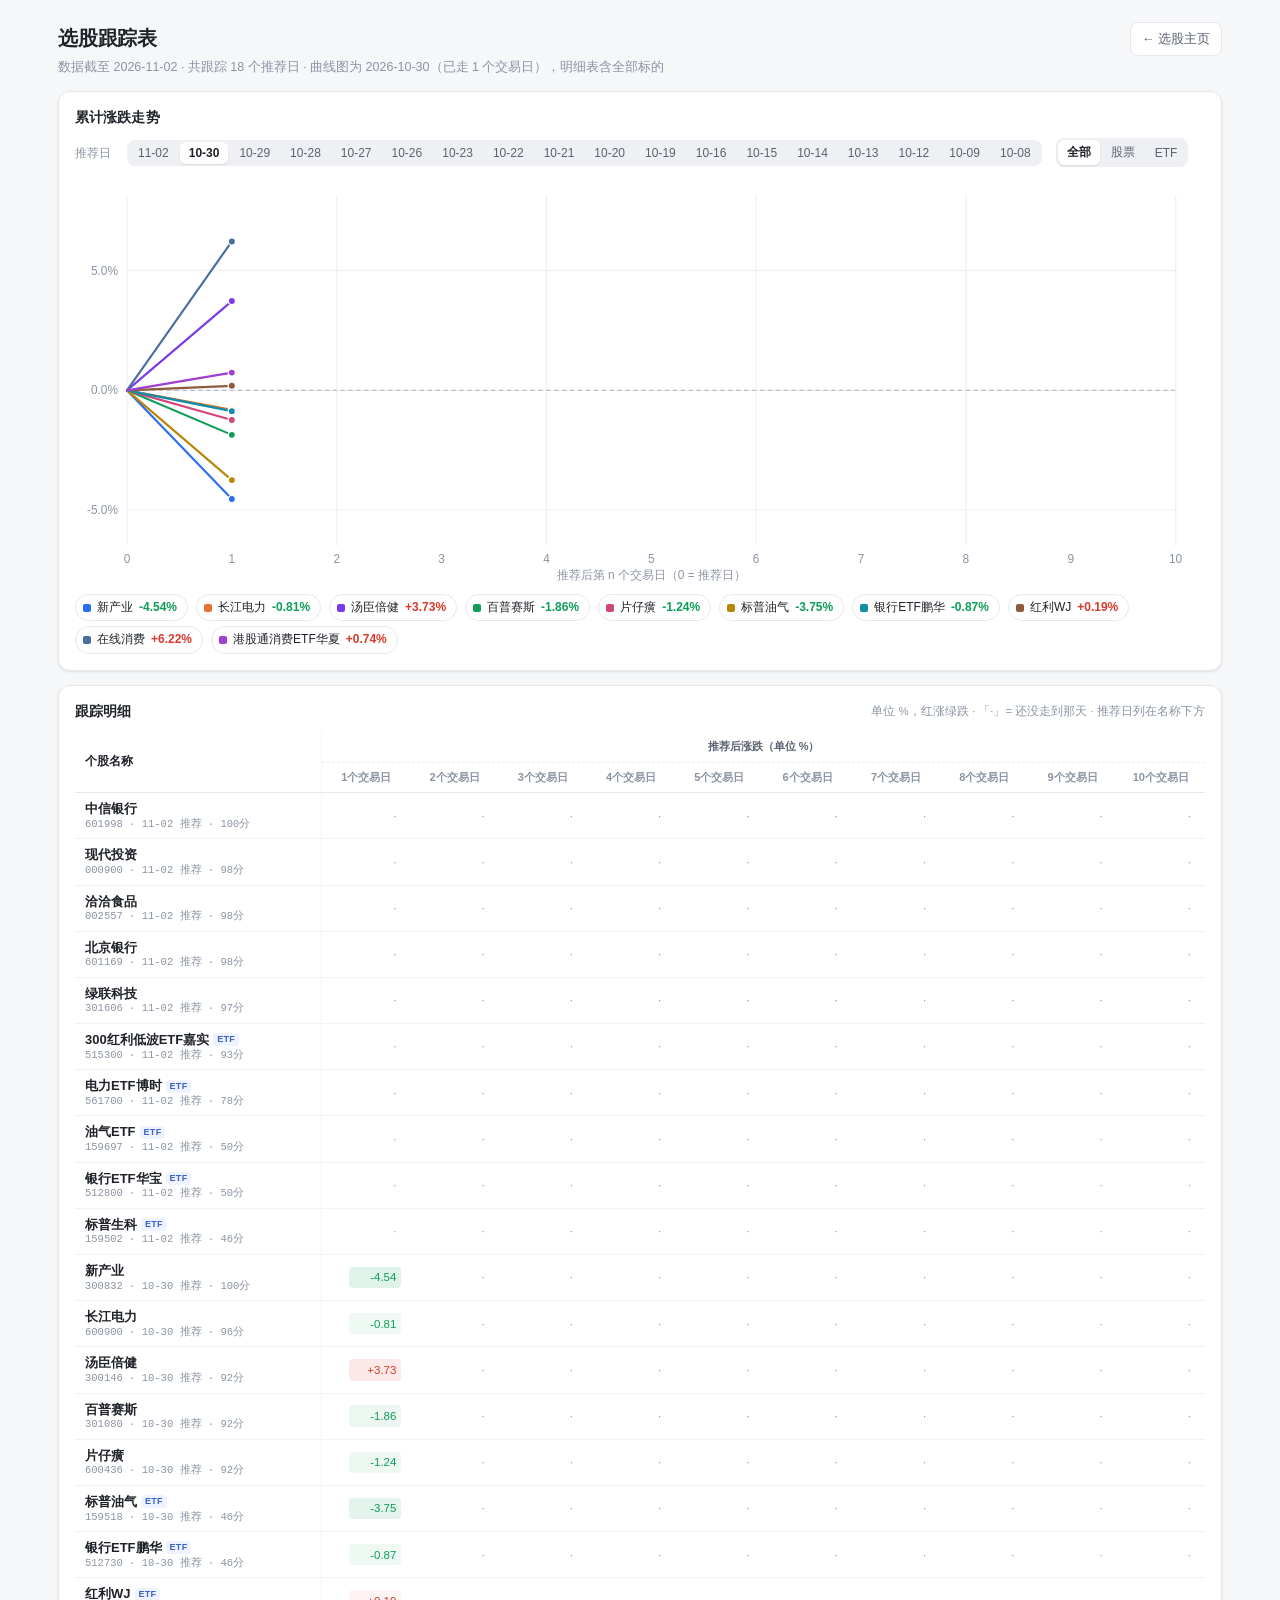
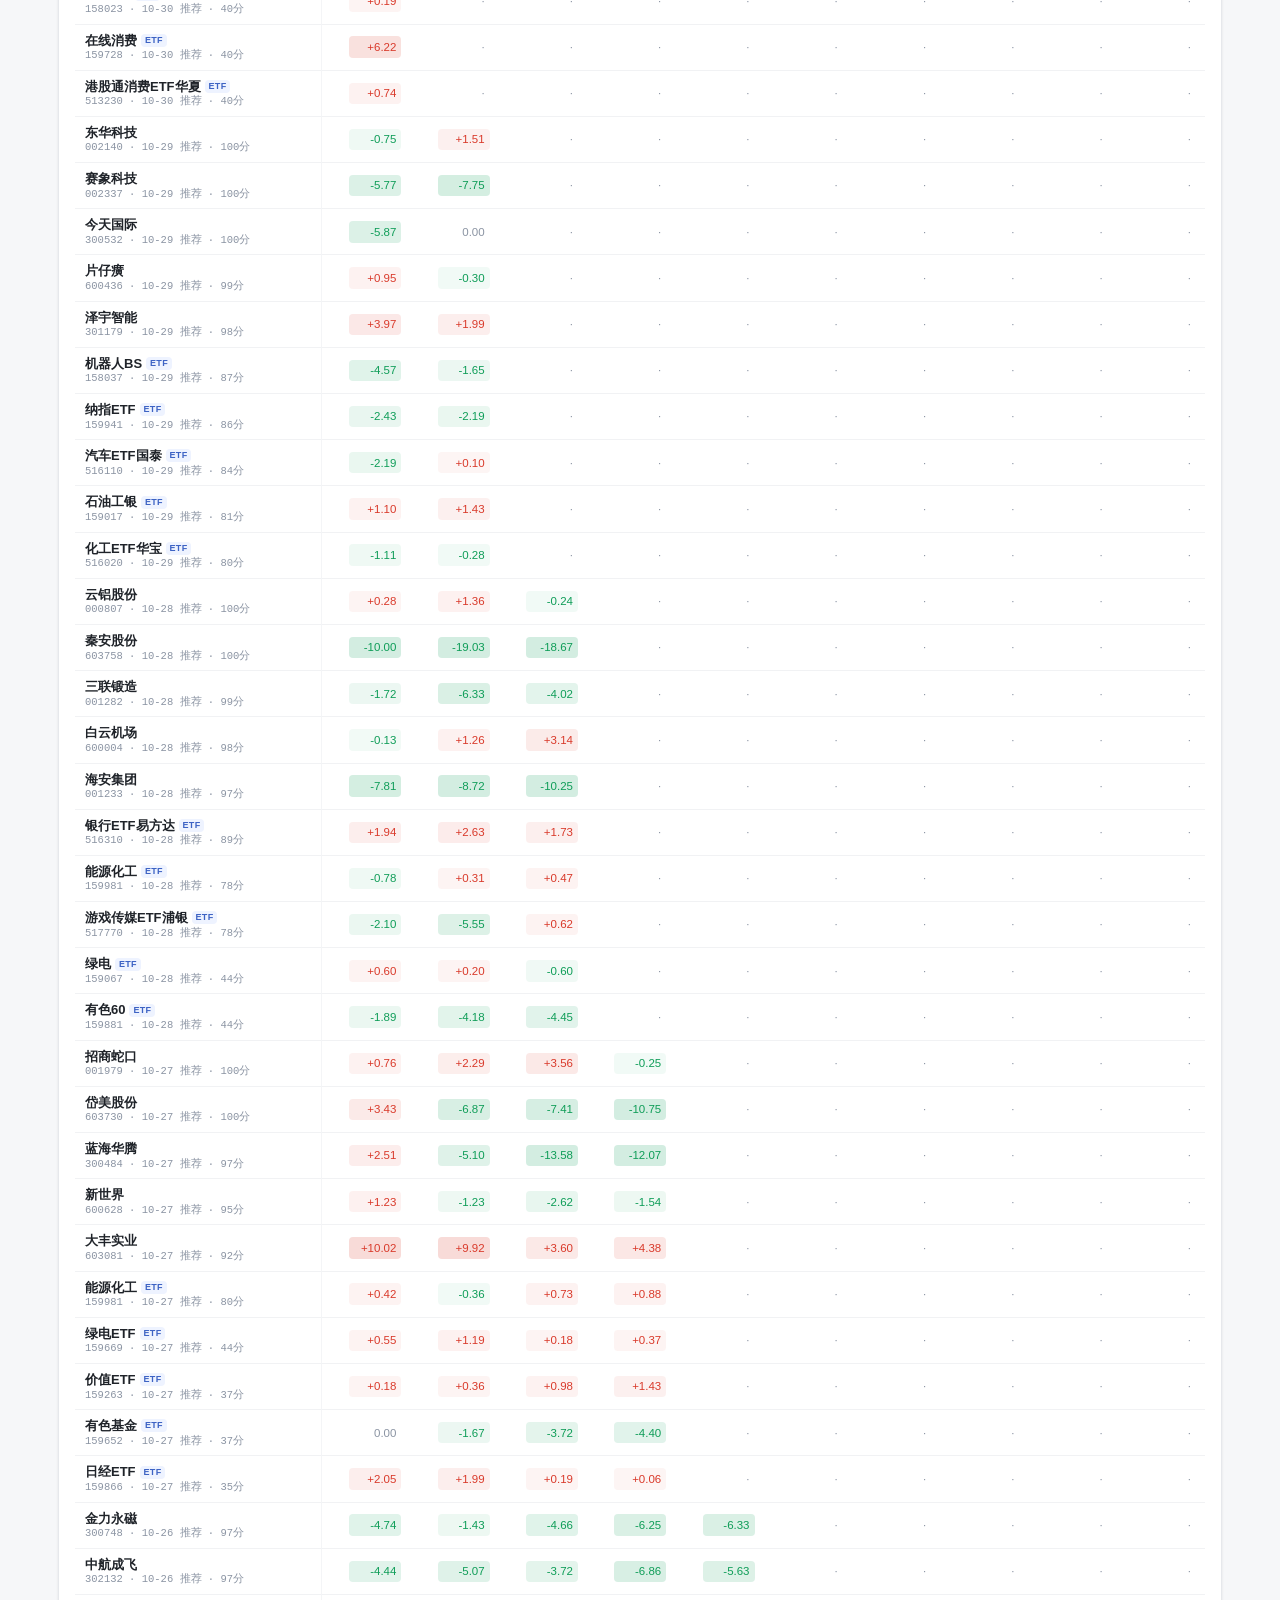
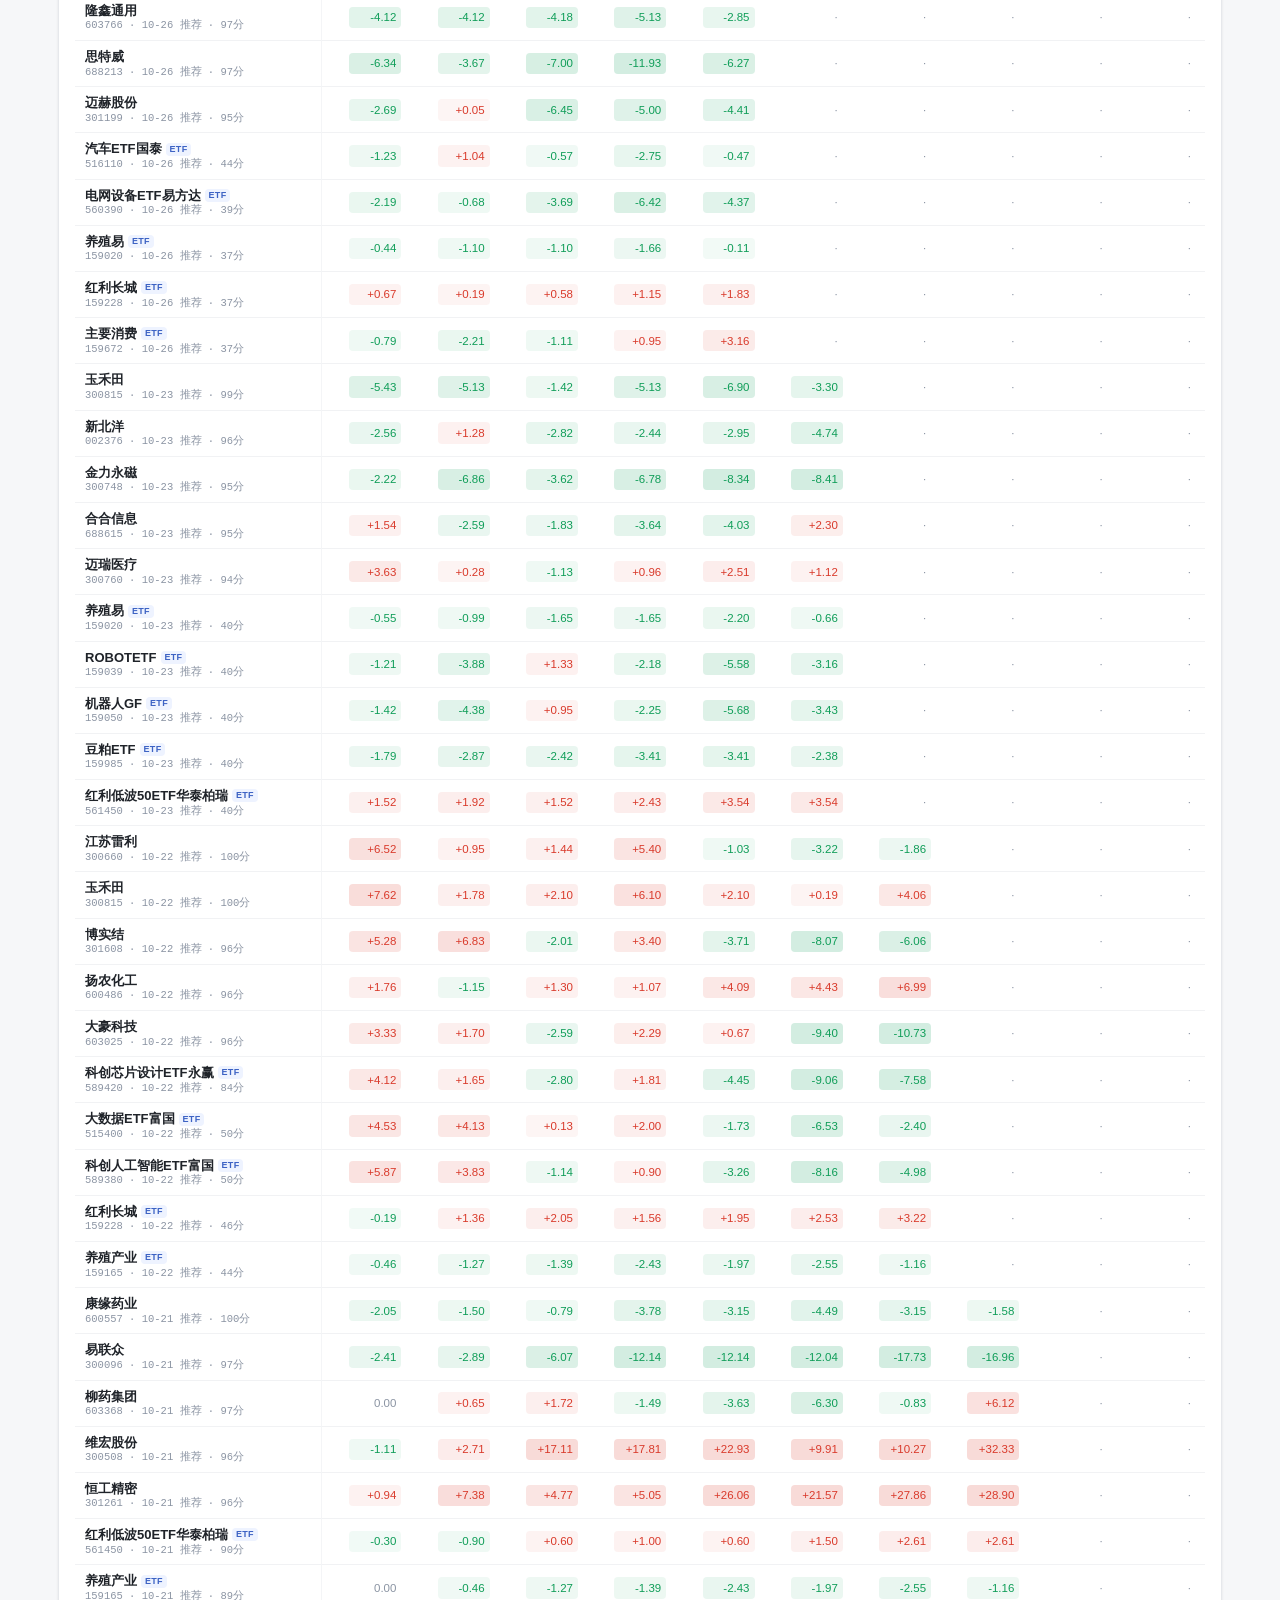
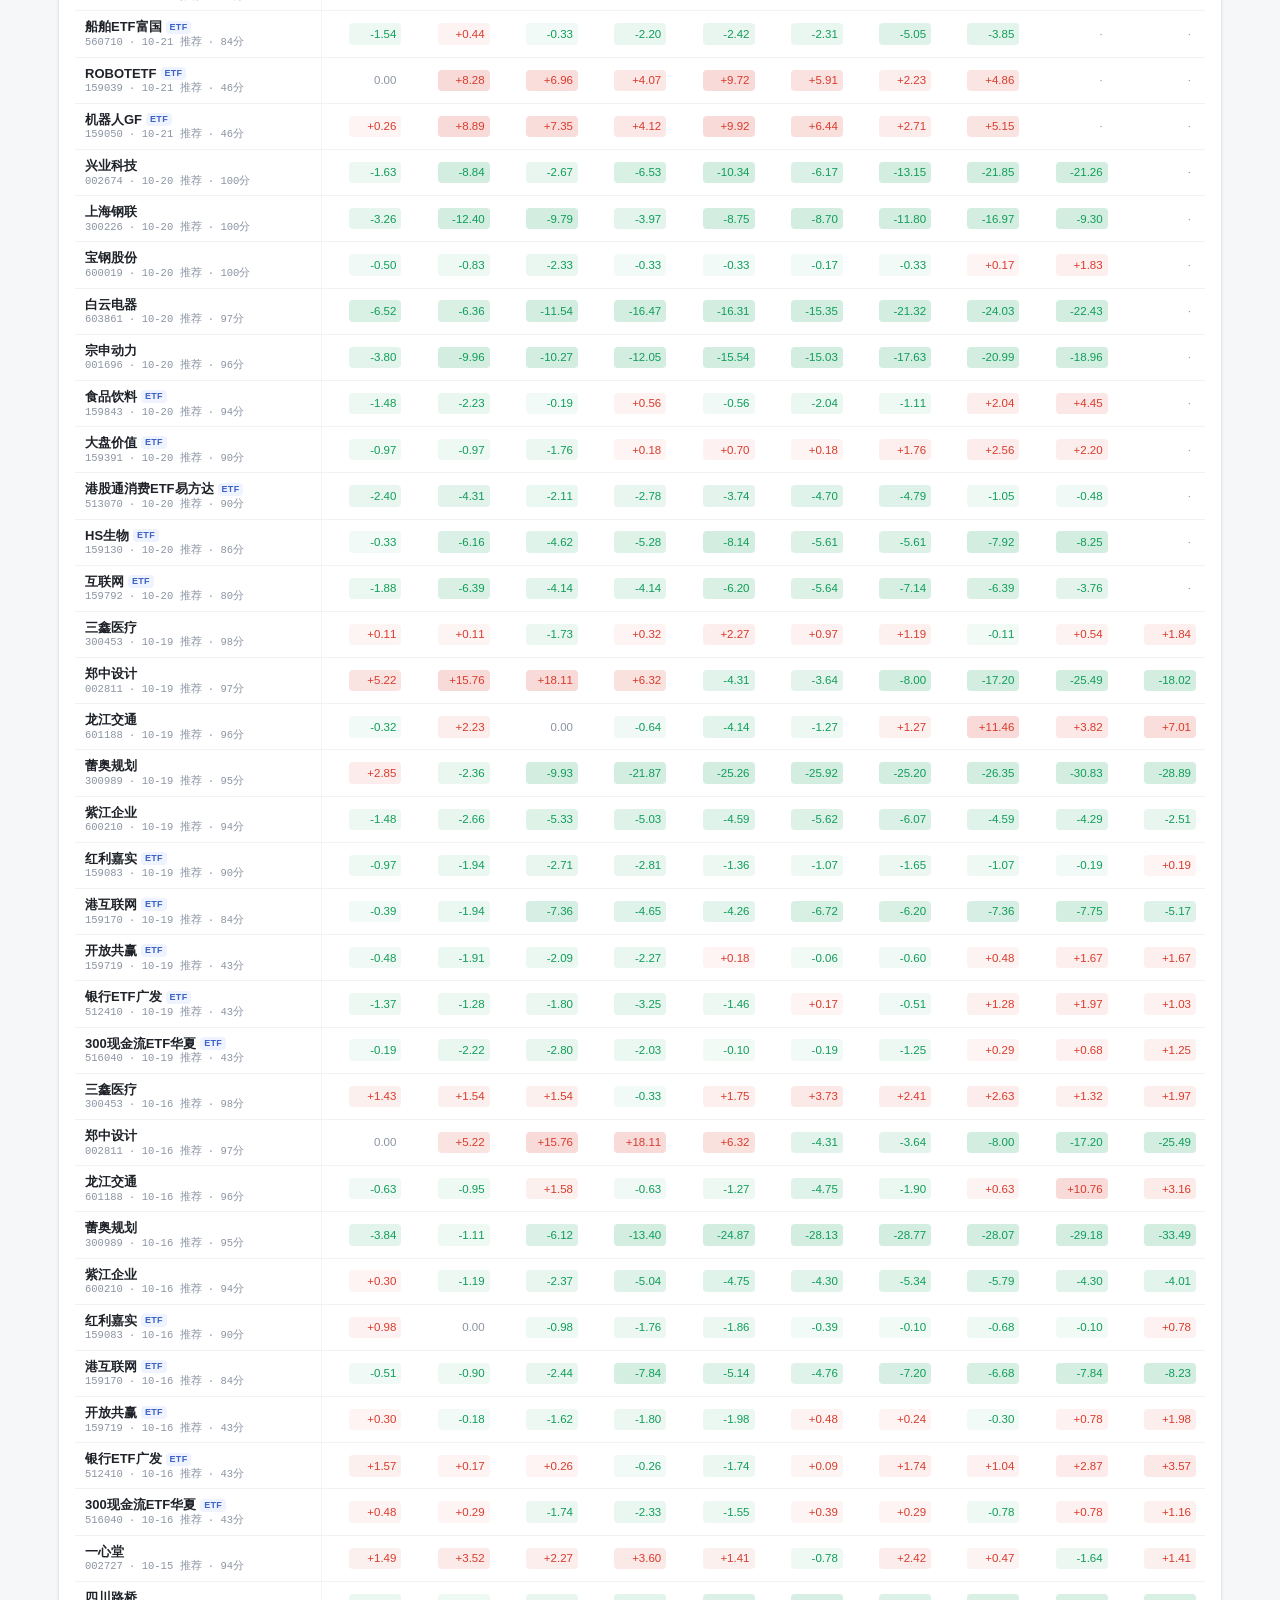
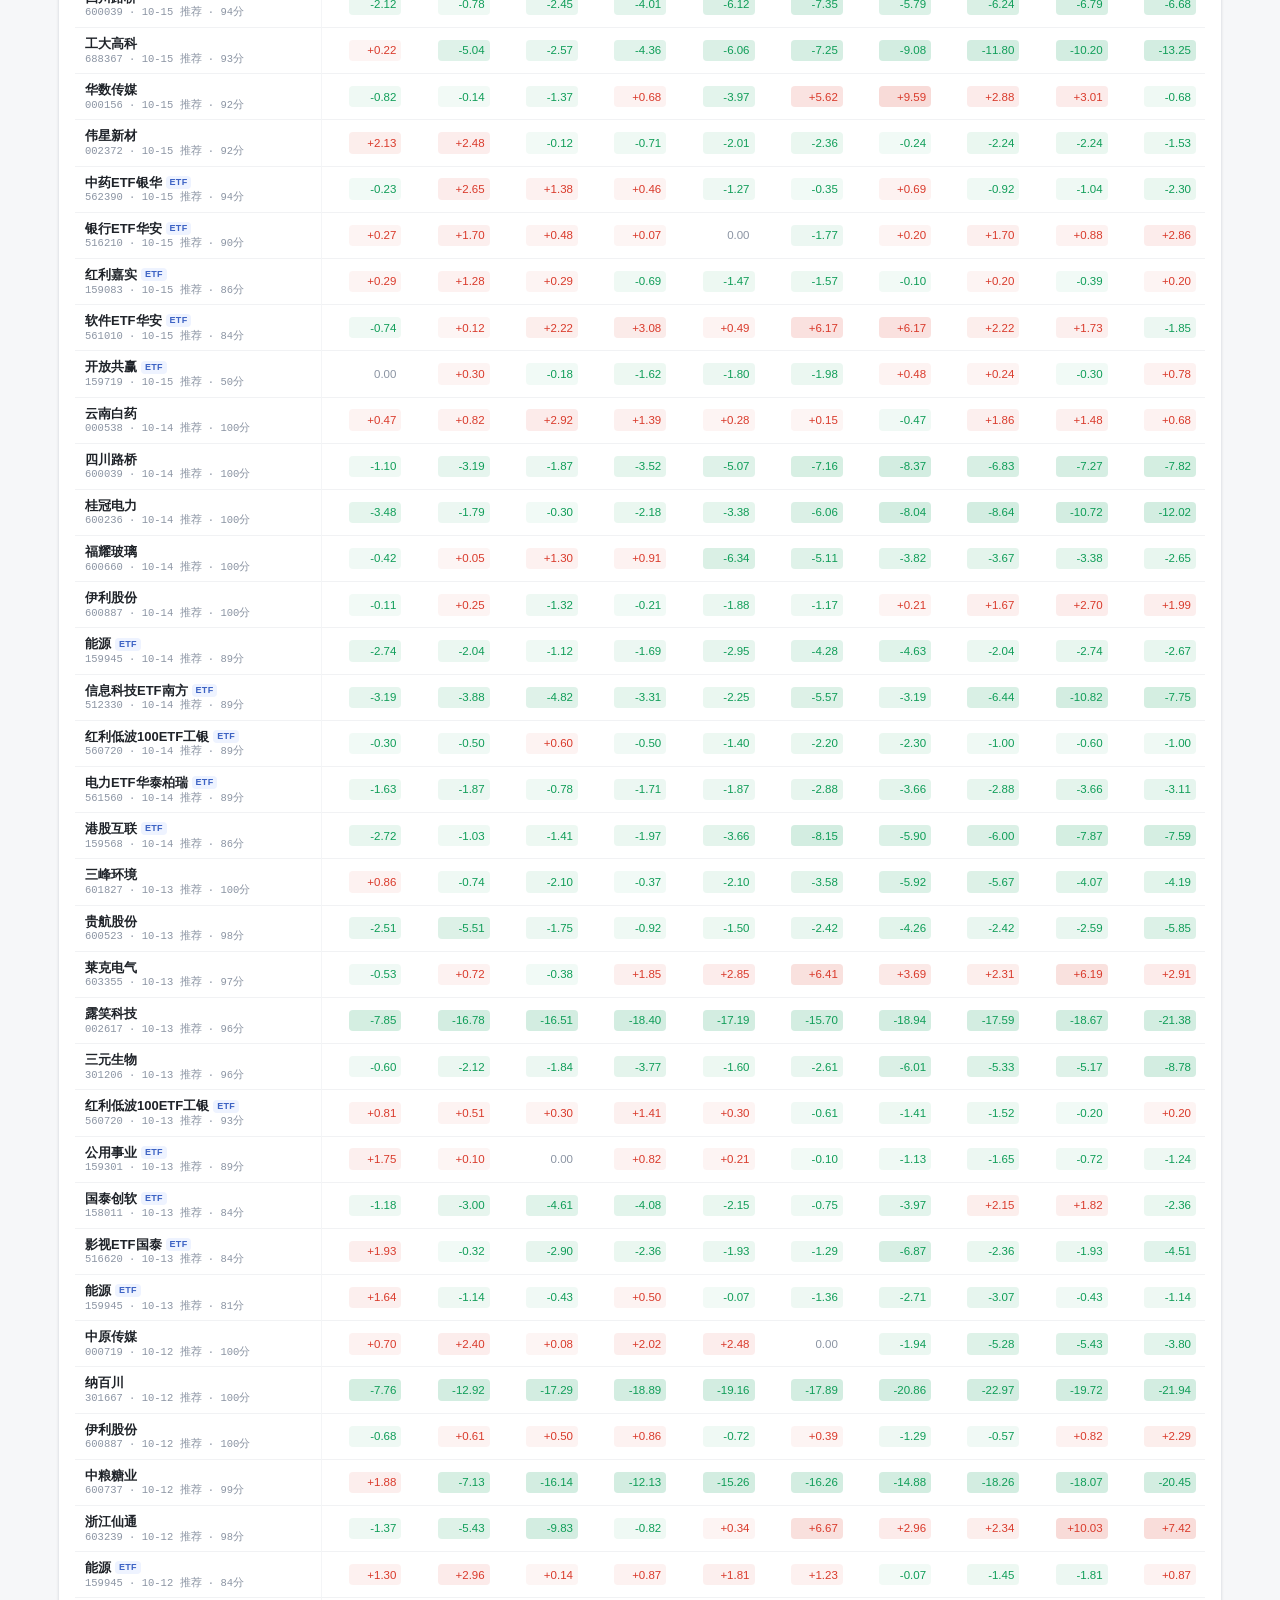
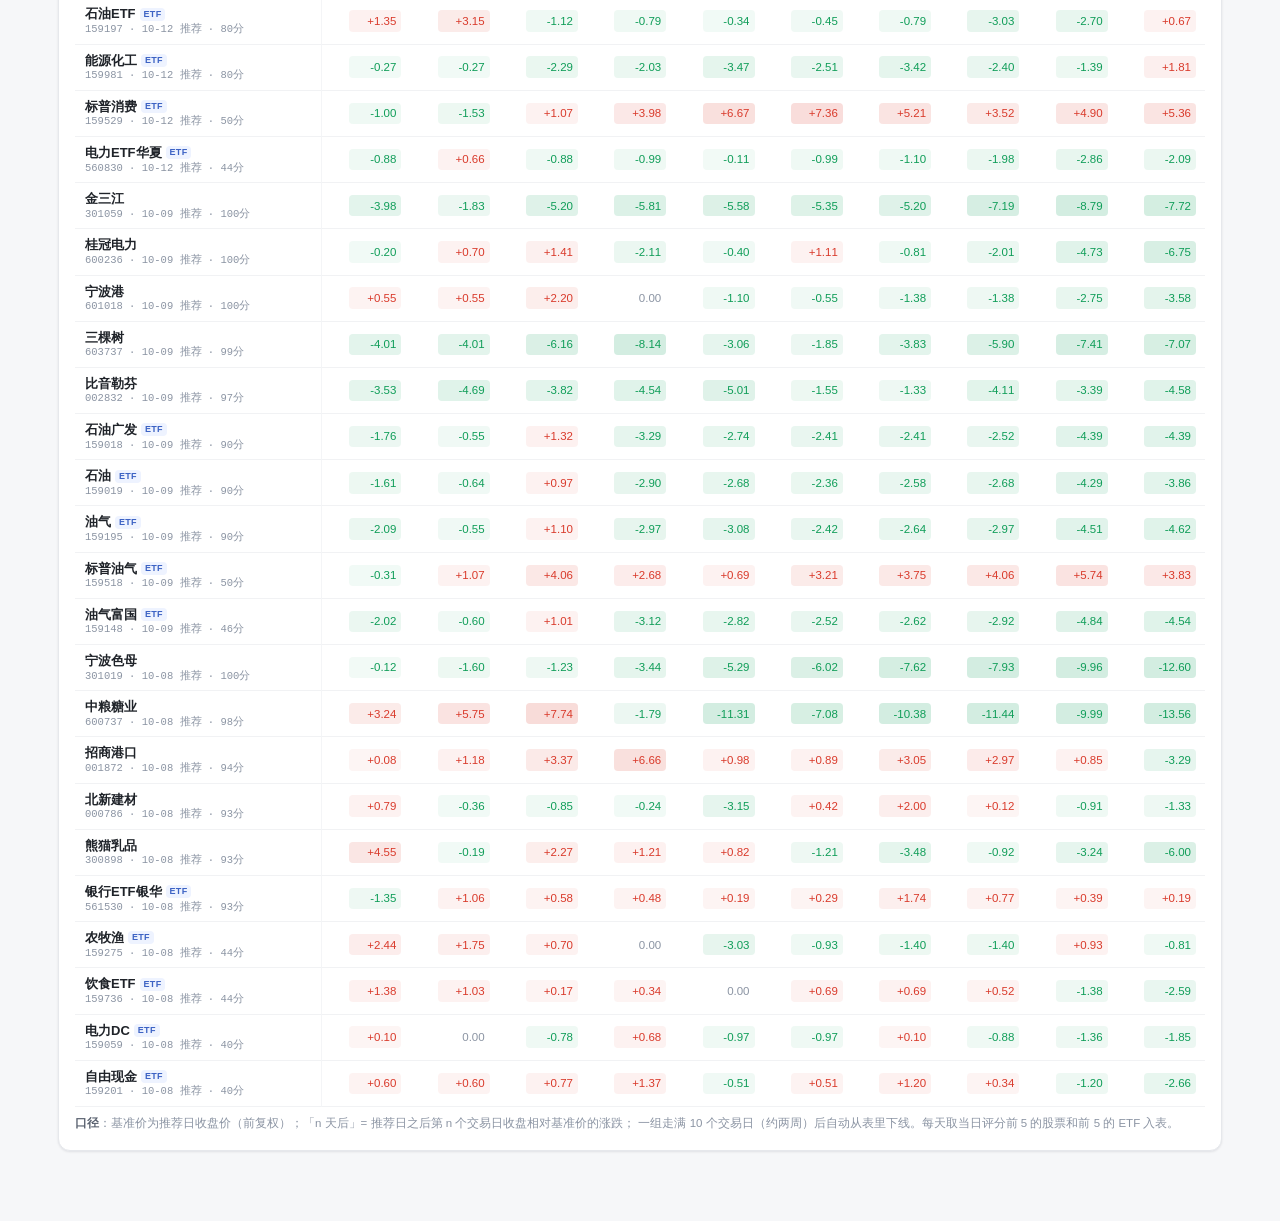
==== commit ae19140e: "data: 更新 2026-11-03 盘后缠论买点筛选结果" ====
--- a/perf.html
+++ b/perf.html
@@ -151,7 +151,7 @@
 </div>
 
 <script>
-const DATA = {"dates":["2026-10-28","2026-10-27","2026-10-26","2026-10-23","2026-10-22","2026-10-21","2026-10-20","2026-10-19","2026-10-16","2026-10-15","2026-10-14","2026-10-13","2026-10-12","2026-10-09","2026-10-08"],"groups":{"2026-10-28":{"base_date":"2026-10-28","rows":[{"code":"000807","name":"云铝股份","type":"stock","score":100,"tags":["30分3买","5分3买"],"base_price":25.91,"rets":{},"done_days":0},{"code":"603758","name":"秦安股份","type":"stock","score":100,"tags":["30分3买","5分3买"],"base_price":11.3,"rets":{},"done_days":0},{"code":"001282","name":"三联锻造","type":"stock","score":99,"tags":["30分3买","5分2买"],"base_price":16.9,"rets":{},"done_days":0},{"code":"600004","name":"白云机场","type":"stock","score":98,"tags":["30分2买","5分3买"],"base_price":7.88,"rets":{},"done_days":0},{"code":"001233","name":"海安集团","type":"stock","score":97,"tags":["30分3买","5分3买"],"base_price":60.98,"rets":{},"done_days":0},{"code":"516310","name":"银行ETF易方达","type":"etf","score":89,"tags":["30分2买","5分3买"],"base_price":1.444,"rets":{},"done_days":0},{"code":"159981","name":"能源化工","type":"etf","score":78,"tags":["30分2买","5分2买"],"base_price":1.932,"rets":{},"done_days":0},{"code":"517770","name":"游戏传媒ETF浦银","type":"etf","score":78,"tags":["30分2买","5分1买"],"base_price":0.811,"rets":{},"done_days":0},{"code":"159067","name":"绿电","type":"etf","score":44,"tags":["30分2买"],"base_price":1.003,"rets":{},"done_days":0},{"code":"159881","name":"有色60","type":"etf","score":44,"tags":["30分2买"],"base_price":0.741,"rets":{},"done_days":0}]},"2026-10-27":{"base_date":"2026-10-27","rows":[{"code":"001979","name":"招商蛇口","type":"stock","score":100,"tags":["30分3买","5分3买"],"base_price":7.86,"rets":{"1":0.76},"done_days":1},{"code":"603730","name":"岱美股份","type":"stock","score":100,"tags":["30分3买","5分3买"],"base_price":11.07,"rets":{"1":3.43},"done_days":1},{"code":"300484","name":"蓝海华腾","type":"stock","score":97,"tags":["30分3买","5分3买"],"base_price":13.92,"rets":{"1":2.51},"done_days":1},{"code":"600628","name":"新世界","type":"stock","score":95,"tags":["30分2买","5分3买"],"base_price":6.5,"rets":{"1":1.23},"done_days":1},{"code":"603081","name":"大丰实业","type":"stock","score":92,"tags":["30分3买","5分1买"],"base_price":10.28,"rets":{"1":10.02},"done_days":1},{"code":"159981","name":"能源化工","type":"etf","score":80,"tags":["30分2买","5分1买"],"base_price":1.924,"rets":{"1":0.42},"done_days":1},{"code":"159669","name":"绿电ETF","type":"etf","score":44,"tags":["30分2买"],"base_price":1.089,"rets":{"1":0.55},"done_days":1},{"code":"159263","name":"价值ETF","type":"etf","score":37,"tags":["5分3买"],"base_price":1.118,"rets":{"1":0.18},"done_days":1},{"code":"159652","name":"有色基金","type":"etf","score":37,"tags":["30分2买"],"base_price":1.318,"rets":{"1":0.0},"done_days":1},{"code":"159866","name":"日经ETF","type":"etf","score":35,"tags":["5分2买"],"base_price":1.611,"rets":{"1":2.05},"done_days":1}]},"2026-10-26":{"base_date":"2026-10-26","rows":[{"code":"300748","name":"金力永磁","type":"stock","score":97,"tags":["30分3买","5分3买"],"base_price":25.1,"rets":{"1":-4.74,"2":-1.43},"done_days":2},{"code":"302132","name":"中航成飞","type":"stock","score":97,"tags":["30分3买","5分3买"],"base_price":67.51,"rets":{"1":-4.44,"2":-5.07},"done_days":2},{"code":"603766","name":"隆鑫通用","type":"stock","score":97,"tags":["30分3买","5分3买"],"base_price":15.79,"rets":{"1":-4.12},"done_days":1},{"code":"688213","name":"思特威","type":"stock","score":97,"tags":["30分3买","5分3买"],"base_price":108.69,"rets":{"1":-6.34},"done_days":1},{"code":"301199","name":"迈赫股份","type":"stock","score":95,"tags":["30分3买","5分2买"],"base_price":18.61,"rets":{"1":-2.69,"2":0.05},"done_days":2},{"code":"516110","name":"汽车ETF国泰","type":"etf","score":44,"tags":["5分3买"],"base_price":1.055,"rets":{"1":-1.23,"2":1.04},"done_days":2},{"code":"560390","name":"电网设备ETF易方达","type":"etf","score":39,"tags":["5分2买"],"base_price":0.732,"rets":{"1":-2.19,"2":-0.68},"done_days":2},{"code":"159020","name":"养殖易","type":"etf","score":37,"tags":["30分2买"],"base_price":0.906,"rets":{"1":-0.44,"2":-1.1},"done_days":2},{"code":"159228","name":"红利长城","type":"etf","score":37,"tags":["30分2买"],"base_price":1.04,"rets":{"1":0.67,"2":0.19},"done_days":2},{"code":"159672","name":"主要消费","type":"etf","score":37,"tags":["5分3买"],"base_price":0.633,"rets":{"1":-0.79,"2":-2.21},"done_days":2}]},"2026-10-23":{"base_date":"2026-10-23","rows":[{"code":"300815","name":"玉禾田","type":"stock","score":99,"tags":["30分3买","5分2买"],"base_price":16.95,"rets":{"1":-5.43,"2":-5.13},"done_days":2},{"code":"002376","name":"新北洋","type":"stock","score":96,"tags":["30分3买","5分2买"],"base_price":7.8,"rets":{"1":-2.56,"2":1.28,"3":-2.82},"done_days":3},{"code":"300748","name":"金力永磁","type":"stock","score":95,"tags":["30分3买","5分2买"],"base_price":25.67,"rets":{"1":-2.22,"2":-6.86,"3":-3.62},"done_days":3},{"code":"688615","name":"合合信息","type":"stock","score":95,"tags":["30分3买","5分2买"],"base_price":95.02,"rets":{"1":1.54,"2":-2.59,"3":-1.83},"done_days":3},{"code":"300760","name":"迈瑞医疗","type":"stock","score":94,"tags":["30分3买","5分3买"],"base_price":177.3,"rets":{"1":3.63,"2":0.28,"3":-1.13},"done_days":3},{"code":"159020","name":"养殖易","type":"etf","score":40,"tags":["30分2买"],"base_price":0.911,"rets":{"1":-0.55,"2":-0.99,"3":-1.65},"done_days":3},{"code":"159039","name":"ROBOTETF","type":"etf","score":40,"tags":["30分3买"],"base_price":0.824,"rets":{"1":-1.21,"2":-3.88,"3":1.33},"done_days":3},{"code":"159050","name":"机器人GF","type":"etf","score":40,"tags":["30分3买"],"base_price":0.845,"rets":{"1":-1.42,"2":-4.38,"3":0.95},"done_days":3},{"code":"159985","name":"豆粕ETF","type":"etf","score":40,"tags":["5分3买"],"base_price":2.229,"rets":{"1":-1.79,"2":-2.87,"3":-2.42},"done_days":3},{"code":"561450","name":"红利低波50ETF华泰柏瑞","type":"etf","score":40,"tags":["30分3买"],"base_price":0.988,"rets":{"1":1.52,"2":1.92,"3":1.52},"done_days":3}]},"2026-10-22":{"base_date":"2026-10-22","rows":[{"code":"300660","name":"江苏雷利","type":"stock","score":100,"tags":["30分3买","5分3买"],"base_price":24.25,"rets":{"1":6.52,"2":0.95,"3":1.44},"done_days":3},{"code":"300815","name":"玉禾田","type":"stock","score":100,"tags":["30分3买","5分3买"],"base_price":15.75,"rets":{"1":7.62,"2":1.78,"3":2.1},"done_days":3},{"code":"301608","name":"博实结","type":"stock","score":96,"tags":["30分3买","5分1买"],"base_price":53.17,"rets":{"1":5.28,"2":6.83,"3":-2.01,"4":3.4},"done_days":4},{"code":"600486","name":"扬农化工","type":"stock","score":96,"tags":["30分3买","5分1买"],"base_price":52.33,"rets":{"1":1.76,"2":-1.15,"3":1.3},"done_days":3},{"code":"603025","name":"大豪科技","type":"stock","score":96,"tags":["30分3买","5分1买"],"base_price":13.51,"rets":{"1":3.33,"2":1.7,"3":-2.59},"done_days":3},{"code":"589420","name":"科创芯片设计ETF永赢","type":"etf","score":84,"tags":["30分2买","5分1买"],"base_price":0.607,"rets":{"1":4.12,"2":1.65,"3":-2.8,"4":1.81},"done_days":4},{"code":"515400","name":"大数据ETF富国","type":"etf","score":50,"tags":["30分3买"],"base_price":0.75,"rets":{"1":4.53,"2":4.13,"3":0.13,"4":2.0},"done_days":4},{"code":"589380","name":"科创人工智能ETF富国","type":"etf","score":50,"tags":["30分3买"],"base_price":1.226,"rets":{"1":5.87,"2":3.83,"3":-1.14,"4":0.9},"done_days":4},{"code":"159228","name":"红利长城","type":"etf","score":46,"tags":["30分3买"],"base_price":1.026,"rets":{"1":-0.19,"2":1.36,"3":2.05,"4":1.56},"done_days":4},{"code":"159165","name":"养殖产业","type":"etf","score":44,"tags":["30分2买"],"base_price":0.863,"rets":{"1":-0.46,"2":-1.27,"3":-1.39,"4":-2.43},"done_days":4}]},"2026-10-21":{"base_date":"2026-10-21","rows":[{"code":"600557","name":"康缘药业","type":"stock","score":100,"tags":["30分3买","5分3买"],"base_price":12.69,"rets":{"1":-2.05,"2":-1.5,"3":-0.79,"4":-3.78},"done_days":4},{"code":"300096","name":"易联众","type":"stock","score":97,"tags":["30分3买","5分3买"],"base_price":10.38,"rets":{"1":-2.41,"2":-2.89,"3":-6.07,"4":-12.14,"5":-12.14},"done_days":5},{"code":"603368","name":"柳药集团","type":"stock","score":97,"tags":["30分3买","5分3买"],"base_price":16.82,"rets":{"1":0.0,"2":0.65,"3":1.72,"4":-1.49},"done_days":4},{"code":"300508","name":"维宏股份","type":"stock","score":96,"tags":["30分3买","5分1买"],"base_price":33.19,"rets":{"1":-1.11,"2":2.71,"3":17.11,"4":17.81,"5":22.93},"done_days":5},{"code":"301261","name":"恒工精密","type":"stock","score":96,"tags":["30分3买","5分1买"],"base_price":49.89,"rets":{"1":0.94,"2":7.38,"3":4.77,"4":5.05,"5":26.06},"done_days":5},{"code":"561450","name":"红利低波50ETF华泰柏瑞","type":"etf","score":90,"tags":["30分3买","5分1买"],"base_price":0.997,"rets":{"1":-0.3,"2":-0.9,"3":0.6,"4":1.0,"5":0.6},"done_days":5},{"code":"159165","name":"养殖产业","type":"etf","score":89,"tags":["30分2买","5分3买"],"base_price":0.863,"rets":{"1":0.0,"2":-0.46,"3":-1.27,"4":-1.39,"5":-2.43},"done_days":5},{"code":"560710","name":"船舶ETF富国","type":"etf","score":84,"tags":["30分2买","5分1买"],"base_price":0.91,"rets":{"1":-1.54,"2":0.44,"3":-0.33,"4":-2.2,"5":-2.42},"done_days":5},{"code":"159039","name":"ROBOTETF","type":"etf","score":46,"tags":["30分3买"],"base_price":0.761,"rets":{"1":0.0,"2":8.28,"3":6.96,"4":4.07,"5":9.72},"done_days":5},{"code":"159050","name":"机器人GF","type":"etf","score":46,"tags":["30分3买"],"base_price":0.776,"rets":{"1":0.26,"2":8.89,"3":7.35,"4":4.12,"5":9.92},"done_days":5}]},"2026-10-20":{"base_date":"2026-10-20","rows":[{"code":"002674","name":"兴业科技","type":"stock","score":100,"tags":["30分3买","5分3买"],"base_price":22.06,"rets":{"1":-1.63,"2":-8.84,"3":-2.67,"4":-6.53,"5":-10.34,"6":-6.17},"done_days":6},{"code":"300226","name":"上海钢联","type":"stock","score":100,"tags":["30分3买","5分3买"],"base_price":18.39,"rets":{"1":-3.26,"2":-12.4,"3":-9.79,"4":-3.97,"5":-8.75,"6":-8.7},"done_days":6},{"code":"600019","name":"宝钢股份","type":"stock","score":100,"tags":["30分3买","5分3买"],"base_price":6.02,"rets":{"1":-0.5,"2":-0.83,"3":-2.33,"4":-0.33,"5":-0.33,"6":-0.17},"done_days":6},{"code":"603861","name":"白云电器","type":"stock","score":97,"tags":["30分3买","5分3买"],"base_price":12.57,"rets":{"1":-6.52,"2":-6.36,"3":-11.54,"4":-16.47,"5":-16.31,"6":-15.35},"done_days":6},{"code":"001696","name":"宗申动力","type":"stock","score":96,"tags":["30分3买","5分1买"],"base_price":15.77,"rets":{"1":-3.8,"2":-9.96,"3":-10.27,"4":-12.05,"5":-15.54,"6":-15.03},"done_days":6},{"code":"159843","name":"食品饮料","type":"etf","score":94,"tags":["30分3买","5分2买"],"base_price":0.539,"rets":{"1":-1.48,"2":-2.23,"3":-0.19,"4":0.56,"5":-0.56,"6":-2.04},"done_days":6},{"code":"159391","name":"大盘价值","type":"etf","score":90,"tags":["30分3买","5分2买"],"base_price":1.135,"rets":{"1":-0.97,"2":-0.97,"3":-1.76,"4":0.18,"5":0.7,"6":0.18},"done_days":6},{"code":"513070","name":"港股通消费ETF易方达","type":"etf","score":90,"tags":["30分3买","5分1买"],"base_price":1.043,"rets":{"1":-2.4,"2":-4.31,"3":-2.11,"4":-2.78,"5":-3.74,"6":-4.7},"done_days":6},{"code":"159130","name":"HS生物","type":"etf","score":86,"tags":["30分2买","5分3买"],"base_price":0.909,"rets":{"1":-0.33,"2":-6.16,"3":-4.62,"4":-5.28,"5":-8.14,"6":-5.61},"done_days":6},{"code":"159792","name":"互联网","type":"etf","score":80,"tags":["30分2买","5分1买"],"base_price":0.532,"rets":{"1":-1.88,"2":-6.39,"3":-4.14,"4":-4.14,"5":-6.2,"6":-5.64},"done_days":6}]},"2026-10-19":{"base_date":"2026-10-19","rows":[{"code":"300453","name":"三鑫医疗","type":"stock","score":98,"tags":["30分2买","5分3买"],"base_price":9.25,"rets":{"1":0.11,"2":0.11,"3":-1.73,"4":0.32,"5":2.27,"6":0.97,"7":1.19},"done_days":7},{"code":"002811","name":"郑中设计","type":"stock","score":97,"tags":["30分3买","5分3买"],"base_price":20.87,"rets":{"1":5.22,"2":15.76,"3":18.11,"4":6.32,"5":-4.31,"6":-3.64,"7":-8.0},"done_days":7},{"code":"601188","name":"龙江交通","type":"stock","score":96,"tags":["30分3买","5分1买"],"base_price":3.14,"rets":{"1":-0.32,"2":2.23,"3":0.0,"4":-0.64,"5":-4.14,"6":-1.27,"7":1.27},"done_days":7},{"code":"300989","name":"蕾奥规划","type":"stock","score":95,"tags":["30分3买","5分3买"],"base_price":16.51,"rets":{"1":2.85,"2":-2.36,"3":-9.93,"4":-21.87,"5":-25.26,"6":-25.92,"7":-25.2},"done_days":7},{"code":"600210","name":"紫江企业","type":"stock","score":94,"tags":["30分2买","5分3买"],"base_price":6.76,"rets":{"1":-1.48,"2":-2.66,"3":-5.33,"4":-5.03,"5":-4.59,"6":-5.62,"7":-6.07},"done_days":7},{"code":"159083","name":"红利嘉实","type":"etf","score":90,"tags":["30分3买","5分2买"],"base_price":1.032,"rets":{"1":-0.97,"2":-1.94,"3":-2.71,"4":-2.81,"5":-1.36,"6":-1.07,"7":-1.65},"done_days":7},{"code":"159170","name":"港互联网","type":"etf","score":84,"tags":["30分2买","5分2买"],"base_price":0.774,"rets":{"1":-0.39,"2":-1.94,"3":-7.36,"4":-4.65,"5":-4.26,"6":-6.72,"7":-6.2},"done_days":7},{"code":"159719","name":"开放共赢","type":"etf","score":43,"tags":["30分3买"],"base_price":1.675,"rets":{"1":-0.48,"2":-1.91,"3":-2.09,"4":-2.27,"5":0.18,"6":-0.06,"7":-0.6},"done_days":7},{"code":"512410","name":"银行ETF广发","type":"etf","score":43,"tags":["30分3买"],"base_price":1.168,"rets":{"1":-1.37,"2":-1.28,"3":-1.8,"4":-3.25,"5":-1.46,"6":0.17,"7":-0.51},"done_days":7},{"code":"516040","name":"300现金流ETF华夏","type":"etf","score":43,"tags":["30分3买"],"base_price":1.037,"rets":{"1":-0.19,"2":-2.22,"3":-2.8,"4":-2.03,"5":-0.1,"6":-0.19,"7":-1.25},"done_days":7}]},"2026-10-16":{"base_date":"2026-10-16","rows":[{"code":"300453","name":"三鑫医疗","type":"stock","score":98,"tags":["30分2买","5分3买"],"base_price":9.12,"rets":{"1":1.43,"2":1.54,"3":1.54,"4":-0.33,"5":1.75,"6":3.73,"7":2.41,"8":2.63},"done_days":8},{"code":"002811","name":"郑中设计","type":"stock","score":97,"tags":["30分3买","5分3买"],"base_price":20.87,"rets":{"1":0.0,"2":5.22,"3":15.76,"4":18.11,"5":6.32,"6":-4.31,"7":-3.64,"8":-8.0},"done_days":8},{"code":"601188","name":"龙江交通","type":"stock","score":96,"tags":["30分3买","5分1买"],"base_price":3.16,"rets":{"1":-0.63,"2":-0.95,"3":1.58,"4":-0.63,"5":-1.27,"6":-4.75,"7":-1.9,"8":0.63},"done_days":8},{"code":"300989","name":"蕾奥规划","type":"stock","score":95,"tags":["30分3买","5分3买"],"base_price":17.17,"rets":{"1":-3.84,"2":-1.11,"3":-6.12,"4":-13.4,"5":-24.87,"6":-28.13,"7":-28.77,"8":-28.07},"done_days":8},{"code":"600210","name":"紫江企业","type":"stock","score":94,"tags":["30分2买","5分3买"],"base_price":6.74,"rets":{"1":0.3,"2":-1.19,"3":-2.37,"4":-5.04,"5":-4.75,"6":-4.3,"7":-5.34,"8":-5.79},"done_days":8},{"code":"159083","name":"红利嘉实","type":"etf","score":90,"tags":["30分3买","5分2买"],"base_price":1.022,"rets":{"1":0.98,"2":0.0,"3":-0.98,"4":-1.76,"5":-1.86,"6":-0.39,"7":-0.1,"8":-0.68},"done_days":8},{"code":"159170","name":"港互联网","type":"etf","score":84,"tags":["30分2买","5分2买"],"base_price":0.778,"rets":{"1":-0.51,"2":-0.9,"3":-2.44,"4":-7.84,"5":-5.14,"6":-4.76,"7":-7.2,"8":-6.68},"done_days":8},{"code":"159719","name":"开放共赢","type":"etf","score":43,"tags":["30分3买"],"base_price":1.67,"rets":{"1":0.3,"2":-0.18,"3":-1.62,"4":-1.8,"5":-1.98,"6":0.48,"7":0.24,"8":-0.3},"done_days":8},{"code":"512410","name":"银行ETF广发","type":"etf","score":43,"tags":["30分3买"],"base_price":1.15,"rets":{"1":1.57,"2":0.17,"3":0.26,"4":-0.26,"5":-1.74,"6":0.09,"7":1.74,"8":1.04},"done_days":8},{"code":"516040","name":"300现金流ETF华夏","type":"etf","score":43,"tags":["30分3买"],"base_price":1.032,"rets":{"1":0.48,"2":0.29,"3":-1.74,"4":-2.33,"5":-1.55,"6":0.39,"7":0.29,"8":-0.78},"done_days":8}]},"2026-10-15":{"base_date":"2026-10-15","rows":[{"code":"002727","name":"一心堂","type":"stock","score":94,"tags":["30分3买","5分3买"],"base_price":12.79,"rets":{"1":1.49,"2":3.52,"3":2.27,"4":3.6,"5":1.41,"6":-0.78,"7":2.42,"8":0.47,"9":-1.64},"done_days":9},{"code":"600039","name":"四川路桥","type":"stock","score":94,"tags":["30分3买","5分3买"],"base_price":8.984,"rets":{"1":-2.16,"2":-0.82,"3":-2.49,"4":-4.05,"5":-6.17,"6":-7.39,"7":-5.83,"8":-6.28,"9":-6.83},"done_days":9},{"code":"688367","name":"工大高科","type":"stock","score":93,"tags":["30分2买","5分3买"],"base_price":31.18,"rets":{"1":0.22,"2":-5.04,"3":-2.57,"4":-4.36,"5":-6.06,"6":-7.25,"7":-9.08,"8":-11.8,"9":-10.2},"done_days":9},{"code":"000156","name":"华数传媒","type":"stock","score":92,"tags":["30分3买","5分1买"],"base_price":7.3,"rets":{"1":-0.82,"2":-0.14,"3":-1.37,"4":0.68,"5":-3.97,"6":5.62,"7":9.59,"8":2.88},"done_days":8},{"code":"002372","name":"伟星新材","type":"stock","score":92,"tags":["30分3买","5分1买"],"base_price":8.47,"rets":{"1":2.13,"2":2.48,"3":-0.12,"4":-0.71,"5":-2.01,"6":-2.36,"7":-0.24,"8":-2.24,"9":-2.24},"done_days":9},{"code":"562390","name":"中药ETF银华","type":"etf","score":94,"tags":["30分3买","5分2买"],"base_price":0.869,"rets":{"1":-0.23,"2":2.65,"3":1.38,"4":0.46,"5":-1.27,"6":-0.35,"7":0.69,"8":-0.92,"9":-1.04},"done_days":9},{"code":"516210","name":"银行ETF华安","type":"etf","score":90,"tags":["30分3买","5分1买"],"base_price":1.471,"rets":{"1":0.27,"2":1.7,"3":0.48,"4":0.07,"5":0.0,"6":-1.77,"7":0.2,"8":1.7,"9":0.88},"done_days":9},{"code":"159083","name":"红利嘉实","type":"etf","score":86,"tags":["30分3买","5分1买"],"base_price":1.019,"rets":{"1":0.29,"2":1.28,"3":0.29,"4":-0.69,"5":-1.47,"6":-1.57,"7":-0.1,"8":0.2,"9":-0.39},"done_days":9},{"code":"561010","name":"软件ETF华安","type":"etf","score":84,"tags":["30分2买","5分2买"],"base_price":0.811,"rets":{"1":-0.74,"2":0.12,"3":2.22,"4":3.08,"5":0.49,"6":6.17,"7":6.17,"8":2.22,"9":1.73},"done_days":9},{"code":"159719","name":"开放共赢","type":"etf","score":50,"tags":["30分3买"],"base_price":1.67,"rets":{"1":0.0,"2":0.3,"3":-0.18,"4":-1.62,"5":-1.8,"6":-1.98,"7":0.48,"8":0.24,"9":-0.3},"done_days":9}]},"2026-10-14":{"base_date":"2026-10-14","rows":[{"code":"000538","name":"云南白药","type":"stock","score":100,"tags":["30分3买","5分3买"],"base_price":52.65,"rets":{"1":0.47,"2":0.82,"3":2.92,"4":1.39,"5":0.28,"6":0.15,"7":-0.47,"8":1.86,"9":1.48,"10":0.68},"done_days":10},{"code":"600039","name":"四川路桥","type":"stock","score":100,"tags":["30分3买","5分3买"],"base_price":9.084,"rets":{"1":-1.1,"2":-3.24,"3":-1.92,"4":-3.57,"5":-5.11,"6":-7.2,"7":-8.41,"8":-6.87,"9":-7.31,"10":-7.86},"done_days":10},{"code":"600236","name":"桂冠电力","type":"stock","score":100,"tags":["30分3买","5分3买"],"base_price":10.07,"rets":{"1":-3.48,"2":-1.79,"3":-0.3,"4":-2.18,"5":-3.38,"6":-6.06,"7":-8.04,"8":-8.64,"9":-10.72,"10":-12.02},"done_days":10},{"code":"600660","name":"福耀玻璃","type":"stock","score":100,"tags":["30分3买","5分3买"],"base_price":54.75,"rets":{"1":-0.42,"2":0.05,"3":1.3,"4":0.91,"5":-6.34,"6":-5.11,"7":-3.82,"8":-3.67,"9":-3.38,"10":-2.65},"done_days":10},{"code":"600887","name":"伊利股份","type":"stock","score":100,"tags":["30分3买","5分3买"],"base_price":28.13,"rets":{"1":-0.11,"2":0.25,"3":-1.32,"4":-0.21,"5":-1.88,"6":-1.17,"7":0.21,"8":1.67,"9":2.7,"10":1.99},"done_days":10},{"code":"159945","name":"能源","type":"etf","score":89,"tags":["30分2买","5分3买"],"base_price":1.424,"rets":{"1":-2.74,"2":-2.04,"3":-1.12,"4":-1.69,"5":-2.95,"6":-4.28,"7":-4.63,"8":-2.04,"9":-2.74,"10":-2.67},"done_days":10},{"code":"512330","name":"信息科技ETF南方","type":"etf","score":89,"tags":["30分2买","5分3买"],"base_price":1.599,"rets":{"1":-3.19,"2":-3.88,"3":-4.82,"4":-3.31,"5":-2.25,"6":-5.57,"7":-3.19,"8":-6.44,"9":-10.82,"10":-7.75},"done_days":10},{"code":"560720","name":"红利低波100ETF工银","type":"etf","score":89,"tags":["30分2买","5分3买"],"base_price":0.998,"rets":{"1":-0.3,"2":-0.5,"3":0.6,"4":-0.5,"5":-1.4,"6":-2.2,"7":-2.3,"8":-1.0,"9":-0.6,"10":-1.0},"done_days":10},{"code":"561560","name":"电力ETF华泰柏瑞","type":"etf","score":89,"tags":["30分2买","5分3买"],"base_price":1.285,"rets":{"1":-1.63,"2":-1.87,"3":-0.78,"4":-1.71,"5":-1.87,"6":-2.88,"7":-3.66,"8":-2.88,"9":-3.66,"10":-3.11},"done_days":10},{"code":"159568","name":"港股互联","type":"etf","score":86,"tags":["30分2买","5分3买"],"base_price":1.067,"rets":{"1":-2.72,"2":-1.03,"3":-1.41,"4":-1.97,"5":-3.66,"6":-8.15,"7":-5.9,"8":-6.0,"9":-7.87,"10":-7.59},"done_days":10}]},"2026-10-13":{"base_date":"2026-10-13","rows":[{"code":"601827","name":"三峰环境","type":"stock","score":100,"tags":["30分3买","5分3买"],"base_price":8.11,"rets":{"1":0.86,"2":-0.74,"3":-2.1,"4":-0.37,"5":-2.1,"6":-3.58,"7":-5.92,"8":-5.67,"9":-4.07,"10":-4.19},"done_days":10},{"code":"600523","name":"贵航股份","type":"stock","score":98,"tags":["30分2买","5分3买"],"base_price":11.97,"rets":{"1":-2.51,"2":-5.51,"3":-1.75,"4":-0.92,"5":-1.5,"6":-2.42,"7":-4.26,"8":-2.42,"9":-2.59,"10":-5.85},"done_days":10},{"code":"603355","name":"莱克电气","type":"stock","score":97,"tags":["30分3买","5分3买"],"base_price":31.97,"rets":{"1":-0.53,"2":0.72,"3":-0.38,"4":1.85,"5":2.85,"6":6.41,"7":3.69,"8":2.31,"9":6.19,"10":2.91},"done_days":10},{"code":"002617","name":"露笑科技","type":"stock","score":96,"tags":["30分3买","5分2买"],"base_price":7.39,"rets":{"1":-7.85,"2":-16.78,"3":-16.51,"4":-18.4,"5":-17.19,"6":-15.7,"7":-18.94,"8":-17.59,"9":-18.67,"10":-21.38},"done_days":10},{"code":"301206","name":"三元生物","type":"stock","score":96,"tags":["30分3买","5分2买"],"base_price":24.95,"rets":{"1":-0.6,"2":-2.12,"3":-1.84,"4":-3.77,"5":-1.6,"6":-2.61,"7":-6.01,"8":-5.33,"9":-5.17,"10":-8.78},"done_days":10},{"code":"560720","name":"红利低波100ETF工银","type":"etf","score":93,"tags":["30分2买","5分3买"],"base_price":0.99,"rets":{"1":0.81,"2":0.51,"3":0.3,"4":1.41,"5":0.3,"6":-0.61,"7":-1.41,"8":-1.52,"9":-0.2,"10":0.2},"done_days":10},{"code":"159301","name":"公用事业","type":"etf","score":89,"tags":["30分2买","5分3买"],"base_price":0.97,"rets":{"1":1.75,"2":0.1,"3":0.0,"4":0.82,"5":0.21,"6":-0.1,"7":-1.13,"8":-1.65,"9":-0.72,"10":-1.24},"done_days":10},{"code":"158011","name":"国泰创软","type":"etf","score":84,"tags":["30分2买","5分2买"],"base_price":0.932,"rets":{"1":-1.18,"2":-3.0,"3":-4.61,"4":-4.08,"5":-2.15,"6":-0.75,"7":-3.97,"8":2.15,"9":1.82,"10":-2.36},"done_days":10},{"code":"516620","name":"影视ETF国泰","type":"etf","score":84,"tags":["30分2买","5分2买"],"base_price":0.932,"rets":{"1":1.93,"2":-0.32,"3":-2.9,"4":-2.36,"5":-1.93,"6":-1.29,"7":-6.87,"8":-2.36,"9":-1.93,"10":-4.51},"done_days":10},{"code":"159945","name":"能源","type":"etf","score":81,"tags":["30分2买","5分2买"],"base_price":1.401,"rets":{"1":1.64,"2":-1.14,"3":-0.43,"4":0.5,"5":-0.07,"6":-1.36,"7":-2.71,"8":-3.07,"9":-0.43,"10":-1.14},"done_days":10}]},"2026-10-12":{"base_date":"2026-10-12","rows":[{"code":"000719","name":"中原传媒","type":"stock","score":100,"tags":["30分3买","5分3买"],"base_price":12.89,"rets":{"1":0.7,"2":2.4,"3":0.08,"4":2.02,"5":2.48,"6":0.0,"7":-1.94,"8":-5.28,"9":-5.43,"10":-3.8},"done_days":10},{"code":"301667","name":"纳百川","type":"stock","score":100,"tags":["30分3买","5分3买"],"base_price":60.08,"rets":{"1":-7.76,"2":-12.92,"3":-17.29,"4":-18.89,"5":-19.16,"6":-17.89,"7":-20.86,"8":-22.97,"9":-19.72,"10":-21.94},"done_days":10},{"code":"600887","name":"伊利股份","type":"stock","score":100,"tags":["30分3买","5分3买"],"base_price":27.96,"rets":{"1":-0.68,"2":0.61,"3":0.5,"4":0.86,"5":-0.72,"6":0.39,"7":-1.29,"8":-0.57,"9":0.82,"10":2.29},"done_days":10},{"code":"600737","name":"中粮糖业","type":"stock","score":99,"tags":["30分3买","5分2买"],"base_price":15.99,"rets":{"1":1.88,"2":-7.13,"3":-16.14,"4":-12.13,"5":-15.26,"6":-16.26,"7":-14.88,"8":-18.26,"9":-18.07,"10":-20.45},"done_days":10},{"code":"603239","name":"浙江仙通","type":"stock","score":98,"tags":["30分2买","5分3买"],"base_price":14.55,"rets":{"1":-1.37,"2":-5.43,"3":-9.83,"4":-0.82,"5":0.34,"6":6.67,"7":2.96,"8":2.34,"9":10.03,"10":7.42},"done_days":10},{"code":"159945","name":"能源","type":"etf","score":84,"tags":["30分2买","5分1买"],"base_price":1.383,"rets":{"1":1.3,"2":2.96,"3":0.14,"4":0.87,"5":1.81,"6":1.23,"7":-0.07,"8":-1.45,"9":-1.81,"10":0.87},"done_days":10},{"code":"159197","name":"石油ETF","type":"etf","score":80,"tags":["30分2买","5分1买"],"base_price":0.89,"rets":{"1":1.35,"2":3.15,"3":-1.12,"4":-0.79,"5":-0.34,"6":-0.45,"7":-0.79,"8":-3.03,"9":-2.7,"10":0.67},"done_days":10},{"code":"159981","name":"能源化工","type":"etf","score":80,"tags":["30分2买","5分1买"],"base_price":1.874,"rets":{"1":-0.27,"2":-0.27,"3":-2.29,"4":-2.03,"5":-3.47,"6":-2.51,"7":-3.42,"8":-2.4,"9":-1.39,"10":1.81},"done_days":10},{"code":"159529","name":"标普消费","type":"etf","score":50,"tags":["30分3买"],"base_price":1.305,"rets":{"1":-1.0,"2":-1.53,"3":1.07,"4":3.98,"5":6.67,"6":7.36,"7":5.21,"8":3.52,"9":4.9,"10":5.36},"done_days":10},{"code":"560830","name":"电力ETF华夏","type":"etf","score":44,"tags":["30分2买"],"base_price":0.909,"rets":{"1":-0.88,"2":0.66,"3":-0.88,"4":-0.99,"5":-0.11,"6":-0.99,"7":-1.1,"8":-1.98,"9":-2.86,"10":-2.09},"done_days":10}]},"2026-10-09":{"base_date":"2026-10-09","rows":[{"code":"301059","name":"金三江","type":"stock","score":100,"tags":["30分3买","5分3买"],"base_price":13.08,"rets":{"1":-3.98,"2":-1.83,"3":-5.2,"4":-5.81,"5":-5.58,"6":-5.35,"7":-5.2,"8":-7.19,"9":-8.79,"10":-7.72},"done_days":10},{"code":"600236","name":"桂冠电力","type":"stock","score":100,"tags":["30分3买","5分3买"],"base_price":9.93,"rets":{"1":-0.2,"2":0.7,"3":1.41,"4":-2.11,"5":-0.4,"6":1.11,"7":-0.81,"8":-2.01,"9":-4.73,"10":-6.75},"done_days":10},{"code":"601018","name":"宁波港","type":"stock","score":100,"tags":["30分3买","5分3买"],"base_price":3.63,"rets":{"1":0.55,"2":0.55,"3":2.2,"4":0.0,"5":-1.1,"6":-0.55,"7":-1.38,"8":-1.38,"9":-2.75,"10":-3.58},"done_days":10},{"code":"603737","name":"三棵树","type":"stock","score":99,"tags":["30分3买","5分2买"],"base_price":23.21,"rets":{"1":-4.01,"2":-4.01,"3":-6.16,"4":-8.14,"5":-3.06,"6":-1.85,"7":-3.83,"8":-5.9,"9":-7.41,"10":-7.07},"done_days":10},{"code":"002832","name":"比音勒芬","type":"stock","score":97,"tags":["30分3买","5分3买"],"base_price":27.74,"rets":{"1":-3.53,"2":-4.69,"3":-3.82,"4":-4.54,"5":-5.01,"6":-1.55,"7":-1.33,"8":-4.11,"9":-3.39,"10":-4.58},"done_days":10},{"code":"159018","name":"石油广发","type":"etf","score":90,"tags":["30分3买","5分2买"],"base_price":0.911,"rets":{"1":-1.76,"2":-0.55,"3":1.32,"4":-3.29,"5":-2.74,"6":-2.41,"7":-2.41,"8":-2.52,"9":-4.39,"10":-4.39},"done_days":10},{"code":"159019","name":"石油","type":"etf","score":90,"tags":["30分3买","5分2买"],"base_price":0.932,"rets":{"1":-1.61,"2":-0.64,"3":0.97,"4":-2.9,"5":-2.68,"6":-2.36,"7":-2.58,"8":-2.68,"9":-4.29,"10":-3.86},"done_days":10},{"code":"159195","name":"油气","type":"etf","score":90,"tags":["30分3买","5分2买"],"base_price":0.909,"rets":{"1":-2.09,"2":-0.55,"3":1.1,"4":-2.97,"5":-3.08,"6":-2.42,"7":-2.64,"8":-2.97,"9":-4.51,"10":-4.62},"done_days":10},{"code":"159518","name":"标普油气","type":"etf","score":50,"tags":["30分3买"],"base_price":1.307,"rets":{"1":-0.31,"2":1.07,"3":4.06,"4":2.68,"5":0.69,"6":3.21,"7":3.75,"8":4.06,"9":5.74,"10":3.83},"done_days":10},{"code":"159148","name":"油气富国","type":"etf","score":46,"tags":["30分3买"],"base_price":0.992,"rets":{"1":-2.02,"2":-0.6,"3":1.01,"4":-3.12,"5":-2.82,"6":-2.52,"7":-2.62,"8":-2.92,"9":-4.84,"10":-4.54},"done_days":10}]},"2026-10-08":{"base_date":"2026-10-08","rows":[{"code":"301019","name":"宁波色母","type":"stock","score":100,"tags":["30分3买","5分3买"],"base_price":16.27,"rets":{"1":-0.12,"2":-1.6,"3":-1.23,"4":-3.44,"5":-5.29,"6":-6.02,"7":-7.62,"8":-7.93,"9":-9.96,"10":-12.6},"done_days":10},{"code":"600737","name":"中粮糖业","type":"stock","score":98,"tags":["30分2买","5分3买"],"base_price":15.12,"rets":{"1":3.24,"2":5.75,"3":7.74,"4":-1.79,"5":-11.31,"6":-7.08,"7":-10.38,"8":-11.44,"9":-9.99,"10":-13.56},"done_days":10},{"code":"001872","name":"招商港口","type":"stock","score":94,"tags":["30分3买","5分3买"],"base_price":24.61,"rets":{"1":0.08,"2":1.18,"3":3.37,"4":6.66,"5":0.98,"6":0.89,"7":3.05,"8":2.97,"9":0.85,"10":-3.29},"done_days":10},{"code":"000786","name":"北新建材","type":"stock","score":93,"tags":["30分2买","5分2买"],"base_price":16.52,"rets":{"1":0.79,"2":-0.36,"3":-0.85,"4":-0.24,"5":-3.15,"6":0.42,"7":2.0,"8":0.12,"9":-0.91,"10":-1.33},"done_days":10},{"code":"300898","name":"熊猫乳品","type":"stock","score":93,"tags":["30分2买","5分2买"],"base_price":20.66,"rets":{"1":4.55,"2":-0.19,"3":2.27,"4":1.21,"5":0.82,"6":-1.21,"7":-3.48,"8":-0.92,"9":-3.24,"10":-6.0},"done_days":10},{"code":"561530","name":"银行ETF银华","type":"etf","score":93,"tags":["30分2买","5分3买"],"base_price":1.034,"rets":{"1":-1.35,"2":1.06,"3":0.58,"4":0.48,"5":0.19,"6":0.29,"7":1.74,"8":0.77,"9":0.39,"10":0.19},"done_days":10},{"code":"159275","name":"农牧渔","type":"etf","score":44,"tags":["30分2买"],"base_price":0.859,"rets":{"1":2.44,"2":1.75,"3":0.7,"4":0.0,"5":-3.03,"6":-0.93,"7":-1.4,"8":-1.4,"9":0.93,"10":-0.81},"done_days":10},{"code":"159736","name":"饮食ETF","type":"etf","score":44,"tags":["30分2买"],"base_price":0.58,"rets":{"1":1.38,"2":1.03,"3":0.17,"4":0.34,"5":0.0,"6":0.69,"7":0.69,"8":0.52,"9":-1.38,"10":-2.59},"done_days":10},{"code":"159059","name":"电力DC","type":"etf","score":40,"tags":["5分3买"],"base_price":1.028,"rets":{"1":0.1,"2":0.0,"3":-0.78,"4":0.68,"5":-0.97,"6":-0.97,"7":0.1,"8":-0.88,"9":-1.36,"10":-1.85},"done_days":10},{"code":"159201","name":"自由现金","type":"etf","score":40,"tags":["5分3买"],"base_price":1.166,"rets":{"1":0.6,"2":0.6,"3":0.77,"4":1.37,"5":-0.51,"6":0.51,"7":1.2,"8":0.34,"9":-1.2,"10":-2.66},"done_days":10}]}},"cutoff":"2026-10-28","updated_at":"2026-10-28 22:57:13"};
+const DATA = {"dates":["2026-11-02","2026-10-30","2026-10-29","2026-10-28","2026-10-27","2026-10-26","2026-10-23","2026-10-22","2026-10-21","2026-10-20","2026-10-19","2026-10-16","2026-10-15","2026-10-14","2026-10-13","2026-10-12","2026-10-09","2026-10-08"],"groups":{"2026-11-02":{"base_date":"2026-11-02","rows":[{"code":"601998","name":"中信银行","type":"stock","score":100,"tags":["30分3买","5分3买"],"base_price":9.33,"rets":{},"done_days":0},{"code":"000900","name":"现代投资","type":"stock","score":98,"tags":["30分2买","5分3买"],"base_price":3.6,"rets":{},"done_days":0},{"code":"002557","name":"洽洽食品","type":"stock","score":98,"tags":["30分2买","5分3买"],"base_price":19.28,"rets":{},"done_days":0},{"code":"601169","name":"北京银行","type":"stock","score":98,"tags":["30分2买","5分3买"],"base_price":5.87,"rets":{},"done_days":0},{"code":"301606","name":"绿联科技","type":"stock","score":97,"tags":["30分3买","5分3买"],"base_price":53.17,"rets":{},"done_days":0},{"code":"515300","name":"300红利低波ETF嘉实","type":"etf","score":93,"tags":["30分2买","5分3买"],"base_price":1.373,"rets":{},"done_days":0},{"code":"561700","name":"电力ETF博时","type":"etf","score":78,"tags":["30分2买","5分1买"],"base_price":1.088,"rets":{},"done_days":0},{"code":"159697","name":"油气ETF","type":"etf","score":50,"tags":["30分3买"],"base_price":1.327,"rets":{},"done_days":0},{"code":"512800","name":"银行ETF华宝","type":"etf","score":50,"tags":["30分3买"],"base_price":0.885,"rets":{},"done_days":0},{"code":"159502","name":"标普生科","type":"etf","score":46,"tags":["30分3买"],"base_price":1.605,"rets":{},"done_days":0}]},"2026-10-30":{"base_date":"2026-10-30","rows":[{"code":"300832","name":"新产业","type":"stock","score":100,"tags":["30分3买","5分3买"],"base_price":61.87,"rets":{"1":-4.54},"done_days":1},{"code":"600900","name":"长江电力","type":"stock","score":96,"tags":["30分3买","5分1买"],"base_price":29.74,"rets":{"1":-0.81},"done_days":1},{"code":"300146","name":"汤臣倍健","type":"stock","score":92,"tags":["30分3买","5分1买"],"base_price":9.91,"rets":{"1":3.73},"done_days":1},{"code":"301080","name":"百普赛斯","type":"stock","score":92,"tags":["30分3买","5分3买"],"base_price":103.5,"rets":{"1":-1.86},"done_days":1},{"code":"600436","name":"片仔癀","type":"stock","score":92,"tags":["30分3买","5分2买"],"base_price":128.59,"rets":{"1":-1.24},"done_days":1},{"code":"159518","name":"标普油气","type":"etf","score":46,"tags":["30分3买"],"base_price":1.466,"rets":{"1":-3.75},"done_days":1},{"code":"512730","name":"银行ETF鹏华","type":"etf","score":46,"tags":["30分3买"],"base_price":1.83,"rets":{"1":-0.87},"done_days":1},{"code":"158023","name":"红利WJ","type":"etf","score":40,"tags":["5分3买"],"base_price":1.029,"rets":{"1":0.19},"done_days":1},{"code":"159728","name":"在线消费","type":"etf","score":40,"tags":["30分2买"],"base_price":0.691,"rets":{"1":6.22},"done_days":1},{"code":"513230","name":"港股通消费ETF华夏","type":"etf","score":40,"tags":["5分3买"],"base_price":0.812,"rets":{"1":0.74},"done_days":1}]},"2026-10-29":{"base_date":"2026-10-29","rows":[{"code":"002140","name":"东华科技","type":"stock","score":100,"tags":["30分3买","5分3买"],"base_price":9.3,"rets":{"1":-0.75,"2":1.51},"done_days":2},{"code":"002337","name":"赛象科技","type":"stock","score":100,"tags":["30分3买","5分3买"],"base_price":5.03,"rets":{"1":-5.77,"2":-7.75},"done_days":2},{"code":"300532","name":"今天国际","type":"stock","score":100,"tags":["30分3买","5分3买"],"base_price":7.67,"rets":{"1":-5.87,"2":0.0},"done_days":2},{"code":"600436","name":"片仔癀","type":"stock","score":99,"tags":["30分3买","5分2买"],"base_price":127.38,"rets":{"1":0.95,"2":-0.3},"done_days":2},{"code":"301179","name":"泽宇智能","type":"stock","score":98,"tags":["30分2买","5分3买"],"base_price":18.13,"rets":{"1":3.97,"2":1.99},"done_days":2},{"code":"158037","name":"机器人BS","type":"etf","score":87,"tags":["30分3买","5分2买"],"base_price":1.028,"rets":{"1":-4.57,"2":-1.65},"done_days":2},{"code":"159941","name":"纳指ETF","type":"etf","score":86,"tags":["30分2买","5分3买"],"base_price":1.69,"rets":{"1":-2.43,"2":-2.19},"done_days":2},{"code":"516110","name":"汽车ETF国泰","type":"etf","score":84,"tags":["30分2买","5分1买"],"base_price":1.049,"rets":{"1":-2.19,"2":0.1},"done_days":2},{"code":"159017","name":"石油工银","type":"etf","score":81,"tags":["30分2买","5分2买"],"base_price":0.911,"rets":{"1":1.1,"2":1.43},"done_days":2},{"code":"516020","name":"化工ETF华宝","type":"etf","score":80,"tags":["30分2买","5分1买"],"base_price":0.723,"rets":{"1":-1.11,"2":-0.28},"done_days":2}]},"2026-10-28":{"base_date":"2026-10-28","rows":[{"code":"000807","name":"云铝股份","type":"stock","score":100,"tags":["30分3买","5分3买"],"base_price":25.02,"rets":{"1":0.28,"2":1.36,"3":-0.24},"done_days":3},{"code":"603758","name":"秦安股份","type":"stock","score":100,"tags":["30分3买","5分3买"],"base_price":11.3,"rets":{"1":-10.0,"2":-19.03,"3":-18.67},"done_days":3},{"code":"001282","name":"三联锻造","type":"stock","score":99,"tags":["30分3买","5分2买"],"base_price":16.9,"rets":{"1":-1.72,"2":-6.33,"3":-4.02},"done_days":3},{"code":"600004","name":"白云机场","type":"stock","score":98,"tags":["30分2买","5分3买"],"base_price":7.95,"rets":{"1":-0.13,"2":1.26,"3":3.14},"done_days":3},{"code":"001233","name":"海安集团","type":"stock","score":97,"tags":["30分3买","5分3买"],"base_price":60.98,"rets":{"1":-7.81,"2":-8.72,"3":-10.25},"done_days":3},{"code":"516310","name":"银行ETF易方达","type":"etf","score":89,"tags":["30分2买","5分3买"],"base_price":1.444,"rets":{"1":1.94,"2":2.63,"3":1.73},"done_days":3},{"code":"159981","name":"能源化工","type":"etf","score":78,"tags":["30分2买","5分2买"],"base_price":1.932,"rets":{"1":-0.78,"2":0.31,"3":0.47},"done_days":3},{"code":"517770","name":"游戏传媒ETF浦银","type":"etf","score":78,"tags":["30分2买","5分1买"],"base_price":0.811,"rets":{"1":-2.1,"2":-5.55,"3":0.62},"done_days":3},{"code":"159067","name":"绿电","type":"etf","score":44,"tags":["30分2买"],"base_price":1.003,"rets":{"1":0.6,"2":0.2,"3":-0.6},"done_days":3},{"code":"159881","name":"有色60","type":"etf","score":44,"tags":["30分2买"],"base_price":0.741,"rets":{"1":-1.89,"2":-4.18,"3":-4.45},"done_days":3}]},"2026-10-27":{"base_date":"2026-10-27","rows":[{"code":"001979","name":"招商蛇口","type":"stock","score":100,"tags":["30分3买","5分3买"],"base_price":7.86,"rets":{"1":0.76,"2":2.29,"3":3.56,"4":-0.25},"done_days":4},{"code":"603730","name":"岱美股份","type":"stock","score":100,"tags":["30分3买","5分3买"],"base_price":11.07,"rets":{"1":3.43,"2":-6.87,"3":-7.41,"4":-10.75},"done_days":4},{"code":"300484","name":"蓝海华腾","type":"stock","score":97,"tags":["30分3买","5分3买"],"base_price":13.92,"rets":{"1":2.51,"2":-5.1,"3":-13.58,"4":-12.07},"done_days":4},{"code":"600628","name":"新世界","type":"stock","score":95,"tags":["30分2买","5分3买"],"base_price":6.5,"rets":{"1":1.23,"2":-1.23,"3":-2.62,"4":-1.54},"done_days":4},{"code":"603081","name":"大丰实业","type":"stock","score":92,"tags":["30分3买","5分1买"],"base_price":10.28,"rets":{"1":10.02,"2":9.92,"3":3.6,"4":4.38},"done_days":4},{"code":"159981","name":"能源化工","type":"etf","score":80,"tags":["30分2买","5分1买"],"base_price":1.924,"rets":{"1":0.42,"2":-0.36,"3":0.73,"4":0.88},"done_days":4},{"code":"159669","name":"绿电ETF","type":"etf","score":44,"tags":["30分2买"],"base_price":1.089,"rets":{"1":0.55,"2":1.19,"3":0.18,"4":0.37},"done_days":4},{"code":"159263","name":"价值ETF","type":"etf","score":37,"tags":["5分3买"],"base_price":1.118,"rets":{"1":0.18,"2":0.36,"3":0.98,"4":1.43},"done_days":4},{"code":"159652","name":"有色基金","type":"etf","score":37,"tags":["30分2买"],"base_price":1.318,"rets":{"1":0.0,"2":-1.67,"3":-3.72,"4":-4.4},"done_days":4},{"code":"159866","name":"日经ETF","type":"etf","score":35,"tags":["5分2买"],"base_price":1.611,"rets":{"1":2.05,"2":1.99,"3":0.19,"4":0.06},"done_days":4}]},"2026-10-26":{"base_date":"2026-10-26","rows":[{"code":"300748","name":"金力永磁","type":"stock","score":97,"tags":["30分3买","5分3买"],"base_price":25.1,"rets":{"1":-4.74,"2":-1.43,"3":-4.66,"4":-6.25,"5":-6.33},"done_days":5},{"code":"302132","name":"中航成飞","type":"stock","score":97,"tags":["30分3买","5分3买"],"base_price":67.51,"rets":{"1":-4.44,"2":-5.07,"3":-3.72,"4":-6.86,"5":-5.63},"done_days":5},{"code":"603766","name":"隆鑫通用","type":"stock","score":97,"tags":["30分3买","5分3买"],"base_price":15.79,"rets":{"1":-4.12,"2":-4.12,"3":-4.18,"4":-5.13,"5":-2.85},"done_days":5},{"code":"688213","name":"思特威","type":"stock","score":97,"tags":["30分3买","5分3买"],"base_price":108.69,"rets":{"1":-6.34,"2":-3.67,"3":-7.0,"4":-11.93,"5":-6.27},"done_days":5},{"code":"301199","name":"迈赫股份","type":"stock","score":95,"tags":["30分3买","5分2买"],"base_price":18.61,"rets":{"1":-2.69,"2":0.05,"3":-6.45,"4":-5.0,"5":-4.41},"done_days":5},{"code":"516110","name":"汽车ETF国泰","type":"etf","score":44,"tags":["5分3买"],"base_price":1.055,"rets":{"1":-1.23,"2":1.04,"3":-0.57,"4":-2.75,"5":-0.47},"done_days":5},{"code":"560390","name":"电网设备ETF易方达","type":"etf","score":39,"tags":["5分2买"],"base_price":0.732,"rets":{"1":-2.19,"2":-0.68,"3":-3.69,"4":-6.42,"5":-4.37},"done_days":5},{"code":"159020","name":"养殖易","type":"etf","score":37,"tags":["30分2买"],"base_price":0.906,"rets":{"1":-0.44,"2":-1.1,"3":-1.1,"4":-1.66,"5":-0.11},"done_days":5},{"code":"159228","name":"红利长城","type":"etf","score":37,"tags":["30分2买"],"base_price":1.04,"rets":{"1":0.67,"2":0.19,"3":0.58,"4":1.15,"5":1.83},"done_days":5},{"code":"159672","name":"主要消费","type":"etf","score":37,"tags":["5分3买"],"base_price":0.633,"rets":{"1":-0.79,"2":-2.21,"3":-1.11,"4":0.95,"5":3.16},"done_days":5}]},"2026-10-23":{"base_date":"2026-10-23","rows":[{"code":"300815","name":"玉禾田","type":"stock","score":99,"tags":["30分3买","5分2买"],"base_price":16.95,"rets":{"1":-5.43,"2":-5.13,"3":-1.42,"4":-5.13,"5":-6.9,"6":-3.3},"done_days":6},{"code":"002376","name":"新北洋","type":"stock","score":96,"tags":["30分3买","5分2买"],"base_price":7.8,"rets":{"1":-2.56,"2":1.28,"3":-2.82,"4":-2.44,"5":-2.95,"6":-4.74},"done_days":6},{"code":"300748","name":"金力永磁","type":"stock","score":95,"tags":["30分3买","5分2买"],"base_price":25.67,"rets":{"1":-2.22,"2":-6.86,"3":-3.62,"4":-6.78,"5":-8.34,"6":-8.41},"done_days":6},{"code":"688615","name":"合合信息","type":"stock","score":95,"tags":["30分3买","5分2买"],"base_price":95.02,"rets":{"1":1.54,"2":-2.59,"3":-1.83,"4":-3.64,"5":-4.03,"6":2.3},"done_days":6},{"code":"300760","name":"迈瑞医疗","type":"stock","score":94,"tags":["30分3买","5分3买"],"base_price":177.3,"rets":{"1":3.63,"2":0.28,"3":-1.13,"4":0.96,"5":2.51,"6":1.12},"done_days":6},{"code":"159020","name":"养殖易","type":"etf","score":40,"tags":["30分2买"],"base_price":0.911,"rets":{"1":-0.55,"2":-0.99,"3":-1.65,"4":-1.65,"5":-2.2,"6":-0.66},"done_days":6},{"code":"159039","name":"ROBOTETF","type":"etf","score":40,"tags":["30分3买"],"base_price":0.824,"rets":{"1":-1.21,"2":-3.88,"3":1.33,"4":-2.18,"5":-5.58,"6":-3.16},"done_days":6},{"code":"159050","name":"机器人GF","type":"etf","score":40,"tags":["30分3买"],"base_price":0.845,"rets":{"1":-1.42,"2":-4.38,"3":0.95,"4":-2.25,"5":-5.68,"6":-3.43},"done_days":6},{"code":"159985","name":"豆粕ETF","type":"etf","score":40,"tags":["5分3买"],"base_price":2.229,"rets":{"1":-1.79,"2":-2.87,"3":-2.42,"4":-3.41,"5":-3.41,"6":-2.38},"done_days":6},{"code":"561450","name":"红利低波50ETF华泰柏瑞","type":"etf","score":40,"tags":["30分3买"],"base_price":0.988,"rets":{"1":1.52,"2":1.92,"3":1.52,"4":2.43,"5":3.54,"6":3.54},"done_days":6}]},"2026-10-22":{"base_date":"2026-10-22","rows":[{"code":"300660","name":"江苏雷利","type":"stock","score":100,"tags":["30分3买","5分3买"],"base_price":24.25,"rets":{"1":6.52,"2":0.95,"3":1.44,"4":5.4,"5":-1.03,"6":-3.22,"7":-1.86},"done_days":7},{"code":"300815","name":"玉禾田","type":"stock","score":100,"tags":["30分3买","5分3买"],"base_price":15.75,"rets":{"1":7.62,"2":1.78,"3":2.1,"4":6.1,"5":2.1,"6":0.19,"7":4.06},"done_days":7},{"code":"301608","name":"博实结","type":"stock","score":96,"tags":["30分3买","5分1买"],"base_price":53.17,"rets":{"1":5.28,"2":6.83,"3":-2.01,"4":3.4,"5":-3.71,"6":-8.07,"7":-6.06},"done_days":7},{"code":"600486","name":"扬农化工","type":"stock","score":96,"tags":["30分3买","5分1买"],"base_price":52.33,"rets":{"1":1.76,"2":-1.15,"3":1.3,"4":1.07,"5":4.09,"6":4.43,"7":6.99},"done_days":7},{"code":"603025","name":"大豪科技","type":"stock","score":96,"tags":["30分3买","5分1买"],"base_price":13.51,"rets":{"1":3.33,"2":1.7,"3":-2.59,"4":2.29,"5":0.67,"6":-9.4,"7":-10.73},"done_days":7},{"code":"589420","name":"科创芯片设计ETF永赢","type":"etf","score":84,"tags":["30分2买","5分1买"],"base_price":0.607,"rets":{"1":4.12,"2":1.65,"3":-2.8,"4":1.81,"5":-4.45,"6":-9.06,"7":-7.58},"done_days":7},{"code":"515400","name":"大数据ETF富国","type":"etf","score":50,"tags":["30分3买"],"base_price":0.75,"rets":{"1":4.53,"2":4.13,"3":0.13,"4":2.0,"5":-1.73,"6":-6.53,"7":-2.4},"done_days":7},{"code":"589380","name":"科创人工智能ETF富国","type":"etf","score":50,"tags":["30分3买"],"base_price":1.226,"rets":{"1":5.87,"2":3.83,"3":-1.14,"4":0.9,"5":-3.26,"6":-8.16,"7":-4.98},"done_days":7},{"code":"159228","name":"红利长城","type":"etf","score":46,"tags":["30分3买"],"base_price":1.026,"rets":{"1":-0.19,"2":1.36,"3":2.05,"4":1.56,"5":1.95,"6":2.53,"7":3.22},"done_days":7},{"code":"159165","name":"养殖产业","type":"etf","score":44,"tags":["30分2买"],"base_price":0.863,"rets":{"1":-0.46,"2":-1.27,"3":-1.39,"4":-2.43,"5":-1.97,"6":-2.55,"7":-1.16},"done_days":7}]},"2026-10-21":{"base_date":"2026-10-21","rows":[{"code":"600557","name":"康缘药业","type":"stock","score":100,"tags":["30分3买","5分3买"],"base_price":12.69,"rets":{"1":-2.05,"2":-1.5,"3":-0.79,"4":-3.78,"5":-3.15,"6":-4.49,"7":-3.15,"8":-1.58},"done_days":8},{"code":"300096","name":"易联众","type":"stock","score":97,"tags":["30分3买","5分3买"],"base_price":10.38,"rets":{"1":-2.41,"2":-2.89,"3":-6.07,"4":-12.14,"5":-12.14,"6":-12.04,"7":-17.73,"8":-16.96},"done_days":8},{"code":"603368","name":"柳药集团","type":"stock","score":97,"tags":["30分3买","5分3买"],"base_price":16.82,"rets":{"1":0.0,"2":0.65,"3":1.72,"4":-1.49,"5":-3.63,"6":-6.3,"7":-0.83,"8":6.12},"done_days":8},{"code":"300508","name":"维宏股份","type":"stock","score":96,"tags":["30分3买","5分1买"],"base_price":33.19,"rets":{"1":-1.11,"2":2.71,"3":17.11,"4":17.81,"5":22.93,"6":9.91,"7":10.27,"8":32.33},"done_days":8},{"code":"301261","name":"恒工精密","type":"stock","score":96,"tags":["30分3买","5分1买"],"base_price":49.89,"rets":{"1":0.94,"2":7.38,"3":4.77,"4":5.05,"5":26.06,"6":21.57,"7":27.86,"8":28.9},"done_days":8},{"code":"561450","name":"红利低波50ETF华泰柏瑞","type":"etf","score":90,"tags":["30分3买","5分1买"],"base_price":0.997,"rets":{"1":-0.3,"2":-0.9,"3":0.6,"4":1.0,"5":0.6,"6":1.5,"7":2.61,"8":2.61},"done_days":8},{"code":"159165","name":"养殖产业","type":"etf","score":89,"tags":["30分2买","5分3买"],"base_price":0.863,"rets":{"1":0.0,"2":-0.46,"3":-1.27,"4":-1.39,"5":-2.43,"6":-1.97,"7":-2.55,"8":-1.16},"done_days":8},{"code":"560710","name":"船舶ETF富国","type":"etf","score":84,"tags":["30分2买","5分1买"],"base_price":0.91,"rets":{"1":-1.54,"2":0.44,"3":-0.33,"4":-2.2,"5":-2.42,"6":-2.31,"7":-5.05,"8":-3.85},"done_days":8},{"code":"159039","name":"ROBOTETF","type":"etf","score":46,"tags":["30分3买"],"base_price":0.761,"rets":{"1":0.0,"2":8.28,"3":6.96,"4":4.07,"5":9.72,"6":5.91,"7":2.23,"8":4.86},"done_days":8},{"code":"159050","name":"机器人GF","type":"etf","score":46,"tags":["30分3买"],"base_price":0.776,"rets":{"1":0.26,"2":8.89,"3":7.35,"4":4.12,"5":9.92,"6":6.44,"7":2.71,"8":5.15},"done_days":8}]},"2026-10-20":{"base_date":"2026-10-20","rows":[{"code":"002674","name":"兴业科技","type":"stock","score":100,"tags":["30分3买","5分3买"],"base_price":22.06,"rets":{"1":-1.63,"2":-8.84,"3":-2.67,"4":-6.53,"5":-10.34,"6":-6.17,"7":-13.15,"8":-21.85,"9":-21.26},"done_days":9},{"code":"300226","name":"上海钢联","type":"stock","score":100,"tags":["30分3买","5分3买"],"base_price":18.39,"rets":{"1":-3.26,"2":-12.4,"3":-9.79,"4":-3.97,"5":-8.75,"6":-8.7,"7":-11.8,"8":-16.97,"9":-9.3},"done_days":9},{"code":"600019","name":"宝钢股份","type":"stock","score":100,"tags":["30分3买","5分3买"],"base_price":6.02,"rets":{"1":-0.5,"2":-0.83,"3":-2.33,"4":-0.33,"5":-0.33,"6":-0.17,"7":-0.33,"8":0.17,"9":1.83},"done_days":9},{"code":"603861","name":"白云电器","type":"stock","score":97,"tags":["30分3买","5分3买"],"base_price":12.57,"rets":{"1":-6.52,"2":-6.36,"3":-11.54,"4":-16.47,"5":-16.31,"6":-15.35,"7":-21.32,"8":-24.03,"9":-22.43},"done_days":9},{"code":"001696","name":"宗申动力","type":"stock","score":96,"tags":["30分3买","5分1买"],"base_price":15.77,"rets":{"1":-3.8,"2":-9.96,"3":-10.27,"4":-12.05,"5":-15.54,"6":-15.03,"7":-17.63,"8":-20.99,"9":-18.96},"done_days":9},{"code":"159843","name":"食品饮料","type":"etf","score":94,"tags":["30分3买","5分2买"],"base_price":0.539,"rets":{"1":-1.48,"2":-2.23,"3":-0.19,"4":0.56,"5":-0.56,"6":-2.04,"7":-1.11,"8":2.04,"9":4.45},"done_days":9},{"code":"159391","name":"大盘价值","type":"etf","score":90,"tags":["30分3买","5分2买"],"base_price":1.135,"rets":{"1":-0.97,"2":-0.97,"3":-1.76,"4":0.18,"5":0.7,"6":0.18,"7":1.76,"8":2.56,"9":2.2},"done_days":9},{"code":"513070","name":"港股通消费ETF易方达","type":"etf","score":90,"tags":["30分3买","5分1买"],"base_price":1.043,"rets":{"1":-2.4,"2":-4.31,"3":-2.11,"4":-2.78,"5":-3.74,"6":-4.7,"7":-4.79,"8":-1.05,"9":-0.48},"done_days":9},{"code":"159130","name":"HS生物","type":"etf","score":86,"tags":["30分2买","5分3买"],"base_price":0.909,"rets":{"1":-0.33,"2":-6.16,"3":-4.62,"4":-5.28,"5":-8.14,"6":-5.61,"7":-5.61,"8":-7.92,"9":-8.25},"done_days":9},{"code":"159792","name":"互联网","type":"etf","score":80,"tags":["30分2买","5分1买"],"base_price":0.532,"rets":{"1":-1.88,"2":-6.39,"3":-4.14,"4":-4.14,"5":-6.2,"6":-5.64,"7":-7.14,"8":-6.39,"9":-3.76},"done_days":9}]},"2026-10-19":{"base_date":"2026-10-19","rows":[{"code":"300453","name":"三鑫医疗","type":"stock","score":98,"tags":["30分2买","5分3买"],"base_price":9.25,"rets":{"1":0.11,"2":0.11,"3":-1.73,"4":0.32,"5":2.27,"6":0.97,"7":1.19,"8":-0.11,"9":0.54,"10":1.84},"done_days":10},{"code":"002811","name":"郑中设计","type":"stock","score":97,"tags":["30分3买","5分3买"],"base_price":20.87,"rets":{"1":5.22,"2":15.76,"3":18.11,"4":6.32,"5":-4.31,"6":-3.64,"7":-8.0,"8":-17.2,"9":-25.49,"10":-18.02},"done_days":10},{"code":"601188","name":"龙江交通","type":"stock","score":96,"tags":["30分3买","5分1买"],"base_price":3.14,"rets":{"1":-0.32,"2":2.23,"3":0.0,"4":-0.64,"5":-4.14,"6":-1.27,"7":1.27,"8":11.46,"9":3.82,"10":7.01},"done_days":10},{"code":"300989","name":"蕾奥规划","type":"stock","score":95,"tags":["30分3买","5分3买"],"base_price":16.51,"rets":{"1":2.85,"2":-2.36,"3":-9.93,"4":-21.87,"5":-25.26,"6":-25.92,"7":-25.2,"8":-26.35,"9":-30.83,"10":-28.89},"done_days":10},{"code":"600210","name":"紫江企业","type":"stock","score":94,"tags":["30分2买","5分3买"],"base_price":6.76,"rets":{"1":-1.48,"2":-2.66,"3":-5.33,"4":-5.03,"5":-4.59,"6":-5.62,"7":-6.07,"8":-4.59,"9":-4.29,"10":-2.51},"done_days":10},{"code":"159083","name":"红利嘉实","type":"etf","score":90,"tags":["30分3买","5分2买"],"base_price":1.032,"rets":{"1":-0.97,"2":-1.94,"3":-2.71,"4":-2.81,"5":-1.36,"6":-1.07,"7":-1.65,"8":-1.07,"9":-0.19,"10":0.19},"done_days":10},{"code":"159170","name":"港互联网","type":"etf","score":84,"tags":["30分2买","5分2买"],"base_price":0.774,"rets":{"1":-0.39,"2":-1.94,"3":-7.36,"4":-4.65,"5":-4.26,"6":-6.72,"7":-6.2,"8":-7.36,"9":-7.75,"10":-5.17},"done_days":10},{"code":"159719","name":"开放共赢","type":"etf","score":43,"tags":["30分3买"],"base_price":1.675,"rets":{"1":-0.48,"2":-1.91,"3":-2.09,"4":-2.27,"5":0.18,"6":-0.06,"7":-0.6,"8":0.48,"9":1.67,"10":1.67},"done_days":10},{"code":"512410","name":"银行ETF广发","type":"etf","score":43,"tags":["30分3买"],"base_price":1.168,"rets":{"1":-1.37,"2":-1.28,"3":-1.8,"4":-3.25,"5":-1.46,"6":0.17,"7":-0.51,"8":1.28,"9":1.97,"10":1.03},"done_days":10},{"code":"516040","name":"300现金流ETF华夏","type":"etf","score":43,"tags":["30分3买"],"base_price":1.037,"rets":{"1":-0.19,"2":-2.22,"3":-2.8,"4":-2.03,"5":-0.1,"6":-0.19,"7":-1.25,"8":0.29,"9":0.68,"10":1.25},"done_days":10}]},"2026-10-16":{"base_date":"2026-10-16","rows":[{"code":"300453","name":"三鑫医疗","type":"stock","score":98,"tags":["30分2买","5分3买"],"base_price":9.12,"rets":{"1":1.43,"2":1.54,"3":1.54,"4":-0.33,"5":1.75,"6":3.73,"7":2.41,"8":2.63,"9":1.32,"10":1.97},"done_days":10},{"code":"002811","name":"郑中设计","type":"stock","score":97,"tags":["30分3买","5分3买"],"base_price":20.87,"rets":{"1":0.0,"2":5.22,"3":15.76,"4":18.11,"5":6.32,"6":-4.31,"7":-3.64,"8":-8.0,"9":-17.2,"10":-25.49},"done_days":10},{"code":"601188","name":"龙江交通","type":"stock","score":96,"tags":["30分3买","5分1买"],"base_price":3.16,"rets":{"1":-0.63,"2":-0.95,"3":1.58,"4":-0.63,"5":-1.27,"6":-4.75,"7":-1.9,"8":0.63,"9":10.76,"10":3.16},"done_days":10},{"code":"300989","name":"蕾奥规划","type":"stock","score":95,"tags":["30分3买","5分3买"],"base_price":17.17,"rets":{"1":-3.84,"2":-1.11,"3":-6.12,"4":-13.4,"5":-24.87,"6":-28.13,"7":-28.77,"8":-28.07,"9":-29.18,"10":-33.49},"done_days":10},{"code":"600210","name":"紫江企业","type":"stock","score":94,"tags":["30分2买","5分3买"],"base_price":6.74,"rets":{"1":0.3,"2":-1.19,"3":-2.37,"4":-5.04,"5":-4.75,"6":-4.3,"7":-5.34,"8":-5.79,"9":-4.3,"10":-4.01},"done_days":10},{"code":"159083","name":"红利嘉实","type":"etf","score":90,"tags":["30分3买","5分2买"],"base_price":1.022,"rets":{"1":0.98,"2":0.0,"3":-0.98,"4":-1.76,"5":-1.86,"6":-0.39,"7":-0.1,"8":-0.68,"9":-0.1,"10":0.78},"done_days":10},{"code":"159170","name":"港互联网","type":"etf","score":84,"tags":["30分2买","5分2买"],"base_price":0.778,"rets":{"1":-0.51,"2":-0.9,"3":-2.44,"4":-7.84,"5":-5.14,"6":-4.76,"7":-7.2,"8":-6.68,"9":-7.84,"10":-8.23},"done_days":10},{"code":"159719","name":"开放共赢","type":"etf","score":43,"tags":["30分3买"],"base_price":1.67,"rets":{"1":0.3,"2":-0.18,"3":-1.62,"4":-1.8,"5":-1.98,"6":0.48,"7":0.24,"8":-0.3,"9":0.78,"10":1.98},"done_days":10},{"code":"512410","name":"银行ETF广发","type":"etf","score":43,"tags":["30分3买"],"base_price":1.15,"rets":{"1":1.57,"2":0.17,"3":0.26,"4":-0.26,"5":-1.74,"6":0.09,"7":1.74,"8":1.04,"9":2.87,"10":3.57},"done_days":10},{"code":"516040","name":"300现金流ETF华夏","type":"etf","score":43,"tags":["30分3买"],"base_price":1.032,"rets":{"1":0.48,"2":0.29,"3":-1.74,"4":-2.33,"5":-1.55,"6":0.39,"7":0.29,"8":-0.78,"9":0.78,"10":1.16},"done_days":10}]},"2026-10-15":{"base_date":"2026-10-15","rows":[{"code":"002727","name":"一心堂","type":"stock","score":94,"tags":["30分3买","5分3买"],"base_price":12.79,"rets":{"1":1.49,"2":3.52,"3":2.27,"4":3.6,"5":1.41,"6":-0.78,"7":2.42,"8":0.47,"9":-1.64,"10":1.41},"done_days":10},{"code":"600039","name":"四川路桥","type":"stock","score":94,"tags":["30分3买","5分3买"],"base_price":8.98,"rets":{"1":-2.12,"2":-0.78,"3":-2.45,"4":-4.01,"5":-6.12,"6":-7.35,"7":-5.79,"8":-6.24,"9":-6.79,"10":-6.68},"done_days":10},{"code":"688367","name":"工大高科","type":"stock","score":93,"tags":["30分2买","5分3买"],"base_price":31.18,"rets":{"1":0.22,"2":-5.04,"3":-2.57,"4":-4.36,"5":-6.06,"6":-7.25,"7":-9.08,"8":-11.8,"9":-10.2,"10":-13.25},"done_days":10},{"code":"000156","name":"华数传媒","type":"stock","score":92,"tags":["30分3买","5分1买"],"base_price":7.3,"rets":{"1":-0.82,"2":-0.14,"3":-1.37,"4":0.68,"5":-3.97,"6":5.62,"7":9.59,"8":2.88,"9":3.01,"10":-0.68},"done_days":10},{"code":"002372","name":"伟星新材","type":"stock","score":92,"tags":["30分3买","5分1买"],"base_price":8.47,"rets":{"1":2.13,"2":2.48,"3":-0.12,"4":-0.71,"5":-2.01,"6":-2.36,"7":-0.24,"8":-2.24,"9":-2.24,"10":-1.53},"done_days":10},{"code":"562390","name":"中药ETF银华","type":"etf","score":94,"tags":["30分3买","5分2买"],"base_price":0.869,"rets":{"1":-0.23,"2":2.65,"3":1.38,"4":0.46,"5":-1.27,"6":-0.35,"7":0.69,"8":-0.92,"9":-1.04,"10":-2.3},"done_days":10},{"code":"516210","name":"银行ETF华安","type":"etf","score":90,"tags":["30分3买","5分1买"],"base_price":1.471,"rets":{"1":0.27,"2":1.7,"3":0.48,"4":0.07,"5":0.0,"6":-1.77,"7":0.2,"8":1.7,"9":0.88,"10":2.86},"done_days":10},{"code":"159083","name":"红利嘉实","type":"etf","score":86,"tags":["30分3买","5分1买"],"base_price":1.019,"rets":{"1":0.29,"2":1.28,"3":0.29,"4":-0.69,"5":-1.47,"6":-1.57,"7":-0.1,"8":0.2,"9":-0.39,"10":0.2},"done_days":10},{"code":"561010","name":"软件ETF华安","type":"etf","score":84,"tags":["30分2买","5分2买"],"base_price":0.811,"rets":{"1":-0.74,"2":0.12,"3":2.22,"4":3.08,"5":0.49,"6":6.17,"7":6.17,"8":2.22,"9":1.73,"10":-1.85},"done_days":10},{"code":"159719","name":"开放共赢","type":"etf","score":50,"tags":["30分3买"],"base_price":1.67,"rets":{"1":0.0,"2":0.3,"3":-0.18,"4":-1.62,"5":-1.8,"6":-1.98,"7":0.48,"8":0.24,"9":-0.3,"10":0.78},"done_days":10}]},"2026-10-14":{"base_date":"2026-10-14","rows":[{"code":"000538","name":"云南白药","type":"stock","score":100,"tags":["30分3买","5分3买"],"base_price":52.65,"rets":{"1":0.47,"2":0.82,"3":2.92,"4":1.39,"5":0.28,"6":0.15,"7":-0.47,"8":1.86,"9":1.48,"10":0.68},"done_days":10},{"code":"600039","name":"四川路桥","type":"stock","score":100,"tags":["30分3买","5分3买"],"base_price":9.08,"rets":{"1":-1.1,"2":-3.19,"3":-1.87,"4":-3.52,"5":-5.07,"6":-7.16,"7":-8.37,"8":-6.83,"9":-7.27,"10":-7.82},"done_days":10},{"code":"600236","name":"桂冠电力","type":"stock","score":100,"tags":["30分3买","5分3买"],"base_price":10.07,"rets":{"1":-3.48,"2":-1.79,"3":-0.3,"4":-2.18,"5":-3.38,"6":-6.06,"7":-8.04,"8":-8.64,"9":-10.72,"10":-12.02},"done_days":10},{"code":"600660","name":"福耀玻璃","type":"stock","score":100,"tags":["30分3买","5分3买"],"base_price":54.75,"rets":{"1":-0.42,"2":0.05,"3":1.3,"4":0.91,"5":-6.34,"6":-5.11,"7":-3.82,"8":-3.67,"9":-3.38,"10":-2.65},"done_days":10},{"code":"600887","name":"伊利股份","type":"stock","score":100,"tags":["30分3买","5分3买"],"base_price":28.13,"rets":{"1":-0.11,"2":0.25,"3":-1.32,"4":-0.21,"5":-1.88,"6":-1.17,"7":0.21,"8":1.67,"9":2.7,"10":1.99},"done_days":10},{"code":"159945","name":"能源","type":"etf","score":89,"tags":["30分2买","5分3买"],"base_price":1.424,"rets":{"1":-2.74,"2":-2.04,"3":-1.12,"4":-1.69,"5":-2.95,"6":-4.28,"7":-4.63,"8":-2.04,"9":-2.74,"10":-2.67},"done_days":10},{"code":"512330","name":"信息科技ETF南方","type":"etf","score":89,"tags":["30分2买","5分3买"],"base_price":1.599,"rets":{"1":-3.19,"2":-3.88,"3":-4.82,"4":-3.31,"5":-2.25,"6":-5.57,"7":-3.19,"8":-6.44,"9":-10.82,"10":-7.75},"done_days":10},{"code":"560720","name":"红利低波100ETF工银","type":"etf","score":89,"tags":["30分2买","5分3买"],"base_price":0.998,"rets":{"1":-0.3,"2":-0.5,"3":0.6,"4":-0.5,"5":-1.4,"6":-2.2,"7":-2.3,"8":-1.0,"9":-0.6,"10":-1.0},"done_days":10},{"code":"561560","name":"电力ETF华泰柏瑞","type":"etf","score":89,"tags":["30分2买","5分3买"],"base_price":1.285,"rets":{"1":-1.63,"2":-1.87,"3":-0.78,"4":-1.71,"5":-1.87,"6":-2.88,"7":-3.66,"8":-2.88,"9":-3.66,"10":-3.11},"done_days":10},{"code":"159568","name":"港股互联","type":"etf","score":86,"tags":["30分2买","5分3买"],"base_price":1.067,"rets":{"1":-2.72,"2":-1.03,"3":-1.41,"4":-1.97,"5":-3.66,"6":-8.15,"7":-5.9,"8":-6.0,"9":-7.87,"10":-7.59},"done_days":10}]},"2026-10-13":{"base_date":"2026-10-13","rows":[{"code":"601827","name":"三峰环境","type":"stock","score":100,"tags":["30分3买","5分3买"],"base_price":8.11,"rets":{"1":0.86,"2":-0.74,"3":-2.1,"4":-0.37,"5":-2.1,"6":-3.58,"7":-5.92,"8":-5.67,"9":-4.07,"10":-4.19},"done_days":10},{"code":"600523","name":"贵航股份","type":"stock","score":98,"tags":["30分2买","5分3买"],"base_price":11.97,"rets":{"1":-2.51,"2":-5.51,"3":-1.75,"4":-0.92,"5":-1.5,"6":-2.42,"7":-4.26,"8":-2.42,"9":-2.59,"10":-5.85},"done_days":10},{"code":"603355","name":"莱克电气","type":"stock","score":97,"tags":["30分3买","5分3买"],"base_price":31.97,"rets":{"1":-0.53,"2":0.72,"3":-0.38,"4":1.85,"5":2.85,"6":6.41,"7":3.69,"8":2.31,"9":6.19,"10":2.91},"done_days":10},{"code":"002617","name":"露笑科技","type":"stock","score":96,"tags":["30分3买","5分2买"],"base_price":7.39,"rets":{"1":-7.85,"2":-16.78,"3":-16.51,"4":-18.4,"5":-17.19,"6":-15.7,"7":-18.94,"8":-17.59,"9":-18.67,"10":-21.38},"done_days":10},{"code":"301206","name":"三元生物","type":"stock","score":96,"tags":["30分3买","5分2买"],"base_price":24.95,"rets":{"1":-0.6,"2":-2.12,"3":-1.84,"4":-3.77,"5":-1.6,"6":-2.61,"7":-6.01,"8":-5.33,"9":-5.17,"10":-8.78},"done_days":10},{"code":"560720","name":"红利低波100ETF工银","type":"etf","score":93,"tags":["30分2买","5分3买"],"base_price":0.99,"rets":{"1":0.81,"2":0.51,"3":0.3,"4":1.41,"5":0.3,"6":-0.61,"7":-1.41,"8":-1.52,"9":-0.2,"10":0.2},"done_days":10},{"code":"159301","name":"公用事业","type":"etf","score":89,"tags":["30分2买","5分3买"],"base_price":0.97,"rets":{"1":1.75,"2":0.1,"3":0.0,"4":0.82,"5":0.21,"6":-0.1,"7":-1.13,"8":-1.65,"9":-0.72,"10":-1.24},"done_days":10},{"code":"158011","name":"国泰创软","type":"etf","score":84,"tags":["30分2买","5分2买"],"base_price":0.932,"rets":{"1":-1.18,"2":-3.0,"3":-4.61,"4":-4.08,"5":-2.15,"6":-0.75,"7":-3.97,"8":2.15,"9":1.82,"10":-2.36},"done_days":10},{"code":"516620","name":"影视ETF国泰","type":"etf","score":84,"tags":["30分2买","5分2买"],"base_price":0.932,"rets":{"1":1.93,"2":-0.32,"3":-2.9,"4":-2.36,"5":-1.93,"6":-1.29,"7":-6.87,"8":-2.36,"9":-1.93,"10":-4.51},"done_days":10},{"code":"159945","name":"能源","type":"etf","score":81,"tags":["30分2买","5分2买"],"base_price":1.401,"rets":{"1":1.64,"2":-1.14,"3":-0.43,"4":0.5,"5":-0.07,"6":-1.36,"7":-2.71,"8":-3.07,"9":-0.43,"10":-1.14},"done_days":10}]},"2026-10-12":{"base_date":"2026-10-12","rows":[{"code":"000719","name":"中原传媒","type":"stock","score":100,"tags":["30分3买","5分3买"],"base_price":12.89,"rets":{"1":0.7,"2":2.4,"3":0.08,"4":2.02,"5":2.48,"6":0.0,"7":-1.94,"8":-5.28,"9":-5.43,"10":-3.8},"done_days":10},{"code":"301667","name":"纳百川","type":"stock","score":100,"tags":["30分3买","5分3买"],"base_price":60.08,"rets":{"1":-7.76,"2":-12.92,"3":-17.29,"4":-18.89,"5":-19.16,"6":-17.89,"7":-20.86,"8":-22.97,"9":-19.72,"10":-21.94},"done_days":10},{"code":"600887","name":"伊利股份","type":"stock","score":100,"tags":["30分3买","5分3买"],"base_price":27.96,"rets":{"1":-0.68,"2":0.61,"3":0.5,"4":0.86,"5":-0.72,"6":0.39,"7":-1.29,"8":-0.57,"9":0.82,"10":2.29},"done_days":10},{"code":"600737","name":"中粮糖业","type":"stock","score":99,"tags":["30分3买","5分2买"],"base_price":15.99,"rets":{"1":1.88,"2":-7.13,"3":-16.14,"4":-12.13,"5":-15.26,"6":-16.26,"7":-14.88,"8":-18.26,"9":-18.07,"10":-20.45},"done_days":10},{"code":"603239","name":"浙江仙通","type":"stock","score":98,"tags":["30分2买","5分3买"],"base_price":14.55,"rets":{"1":-1.37,"2":-5.43,"3":-9.83,"4":-0.82,"5":0.34,"6":6.67,"7":2.96,"8":2.34,"9":10.03,"10":7.42},"done_days":10},{"code":"159945","name":"能源","type":"etf","score":84,"tags":["30分2买","5分1买"],"base_price":1.383,"rets":{"1":1.3,"2":2.96,"3":0.14,"4":0.87,"5":1.81,"6":1.23,"7":-0.07,"8":-1.45,"9":-1.81,"10":0.87},"done_days":10},{"code":"159197","name":"石油ETF","type":"etf","score":80,"tags":["30分2买","5分1买"],"base_price":0.89,"rets":{"1":1.35,"2":3.15,"3":-1.12,"4":-0.79,"5":-0.34,"6":-0.45,"7":-0.79,"8":-3.03,"9":-2.7,"10":0.67},"done_days":10},{"code":"159981","name":"能源化工","type":"etf","score":80,"tags":["30分2买","5分1买"],"base_price":1.874,"rets":{"1":-0.27,"2":-0.27,"3":-2.29,"4":-2.03,"5":-3.47,"6":-2.51,"7":-3.42,"8":-2.4,"9":-1.39,"10":1.81},"done_days":10},{"code":"159529","name":"标普消费","type":"etf","score":50,"tags":["30分3买"],"base_price":1.305,"rets":{"1":-1.0,"2":-1.53,"3":1.07,"4":3.98,"5":6.67,"6":7.36,"7":5.21,"8":3.52,"9":4.9,"10":5.36},"done_days":10},{"code":"560830","name":"电力ETF华夏","type":"etf","score":44,"tags":["30分2买"],"base_price":0.909,"rets":{"1":-0.88,"2":0.66,"3":-0.88,"4":-0.99,"5":-0.11,"6":-0.99,"7":-1.1,"8":-1.98,"9":-2.86,"10":-2.09},"done_days":10}]},"2026-10-09":{"base_date":"2026-10-09","rows":[{"code":"301059","name":"金三江","type":"stock","score":100,"tags":["30分3买","5分3买"],"base_price":13.08,"rets":{"1":-3.98,"2":-1.83,"3":-5.2,"4":-5.81,"5":-5.58,"6":-5.35,"7":-5.2,"8":-7.19,"9":-8.79,"10":-7.72},"done_days":10},{"code":"600236","name":"桂冠电力","type":"stock","score":100,"tags":["30分3买","5分3买"],"base_price":9.93,"rets":{"1":-0.2,"2":0.7,"3":1.41,"4":-2.11,"5":-0.4,"6":1.11,"7":-0.81,"8":-2.01,"9":-4.73,"10":-6.75},"done_days":10},{"code":"601018","name":"宁波港","type":"stock","score":100,"tags":["30分3买","5分3买"],"base_price":3.63,"rets":{"1":0.55,"2":0.55,"3":2.2,"4":0.0,"5":-1.1,"6":-0.55,"7":-1.38,"8":-1.38,"9":-2.75,"10":-3.58},"done_days":10},{"code":"603737","name":"三棵树","type":"stock","score":99,"tags":["30分3买","5分2买"],"base_price":23.21,"rets":{"1":-4.01,"2":-4.01,"3":-6.16,"4":-8.14,"5":-3.06,"6":-1.85,"7":-3.83,"8":-5.9,"9":-7.41,"10":-7.07},"done_days":10},{"code":"002832","name":"比音勒芬","type":"stock","score":97,"tags":["30分3买","5分3买"],"base_price":27.74,"rets":{"1":-3.53,"2":-4.69,"3":-3.82,"4":-4.54,"5":-5.01,"6":-1.55,"7":-1.33,"8":-4.11,"9":-3.39,"10":-4.58},"done_days":10},{"code":"159018","name":"石油广发","type":"etf","score":90,"tags":["30分3买","5分2买"],"base_price":0.911,"rets":{"1":-1.76,"2":-0.55,"3":1.32,"4":-3.29,"5":-2.74,"6":-2.41,"7":-2.41,"8":-2.52,"9":-4.39,"10":-4.39},"done_days":10},{"code":"159019","name":"石油","type":"etf","score":90,"tags":["30分3买","5分2买"],"base_price":0.932,"rets":{"1":-1.61,"2":-0.64,"3":0.97,"4":-2.9,"5":-2.68,"6":-2.36,"7":-2.58,"8":-2.68,"9":-4.29,"10":-3.86},"done_days":10},{"code":"159195","name":"油气","type":"etf","score":90,"tags":["30分3买","5分2买"],"base_price":0.909,"rets":{"1":-2.09,"2":-0.55,"3":1.1,"4":-2.97,"5":-3.08,"6":-2.42,"7":-2.64,"8":-2.97,"9":-4.51,"10":-4.62},"done_days":10},{"code":"159518","name":"标普油气","type":"etf","score":50,"tags":["30分3买"],"base_price":1.307,"rets":{"1":-0.31,"2":1.07,"3":4.06,"4":2.68,"5":0.69,"6":3.21,"7":3.75,"8":4.06,"9":5.74,"10":3.83},"done_days":10},{"code":"159148","name":"油气富国","type":"etf","score":46,"tags":["30分3买"],"base_price":0.992,"rets":{"1":-2.02,"2":-0.6,"3":1.01,"4":-3.12,"5":-2.82,"6":-2.52,"7":-2.62,"8":-2.92,"9":-4.84,"10":-4.54},"done_days":10}]},"2026-10-08":{"base_date":"2026-10-08","rows":[{"code":"301019","name":"宁波色母","type":"stock","score":100,"tags":["30分3买","5分3买"],"base_price":16.27,"rets":{"1":-0.12,"2":-1.6,"3":-1.23,"4":-3.44,"5":-5.29,"6":-6.02,"7":-7.62,"8":-7.93,"9":-9.96,"10":-12.6},"done_days":10},{"code":"600737","name":"中粮糖业","type":"stock","score":98,"tags":["30分2买","5分3买"],"base_price":15.12,"rets":{"1":3.24,"2":5.75,"3":7.74,"4":-1.79,"5":-11.31,"6":-7.08,"7":-10.38,"8":-11.44,"9":-9.99,"10":-13.56},"done_days":10},{"code":"001872","name":"招商港口","type":"stock","score":94,"tags":["30分3买","5分3买"],"base_price":24.61,"rets":{"1":0.08,"2":1.18,"3":3.37,"4":6.66,"5":0.98,"6":0.89,"7":3.05,"8":2.97,"9":0.85,"10":-3.29},"done_days":10},{"code":"000786","name":"北新建材","type":"stock","score":93,"tags":["30分2买","5分2买"],"base_price":16.52,"rets":{"1":0.79,"2":-0.36,"3":-0.85,"4":-0.24,"5":-3.15,"6":0.42,"7":2.0,"8":0.12,"9":-0.91,"10":-1.33},"done_days":10},{"code":"300898","name":"熊猫乳品","type":"stock","score":93,"tags":["30分2买","5分2买"],"base_price":20.66,"rets":{"1":4.55,"2":-0.19,"3":2.27,"4":1.21,"5":0.82,"6":-1.21,"7":-3.48,"8":-0.92,"9":-3.24,"10":-6.0},"done_days":10},{"code":"561530","name":"银行ETF银华","type":"etf","score":93,"tags":["30分2买","5分3买"],"base_price":1.034,"rets":{"1":-1.35,"2":1.06,"3":0.58,"4":0.48,"5":0.19,"6":0.29,"7":1.74,"8":0.77,"9":0.39,"10":0.19},"done_days":10},{"code":"159275","name":"农牧渔","type":"etf","score":44,"tags":["30分2买"],"base_price":0.859,"rets":{"1":2.44,"2":1.75,"3":0.7,"4":0.0,"5":-3.03,"6":-0.93,"7":-1.4,"8":-1.4,"9":0.93,"10":-0.81},"done_days":10},{"code":"159736","name":"饮食ETF","type":"etf","score":44,"tags":["30分2买"],"base_price":0.58,"rets":{"1":1.38,"2":1.03,"3":0.17,"4":0.34,"5":0.0,"6":0.69,"7":0.69,"8":0.52,"9":-1.38,"10":-2.59},"done_days":10},{"code":"159059","name":"电力DC","type":"etf","score":40,"tags":["5分3买"],"base_price":1.028,"rets":{"1":0.1,"2":0.0,"3":-0.78,"4":0.68,"5":-0.97,"6":-0.97,"7":0.1,"8":-0.88,"9":-1.36,"10":-1.85},"done_days":10},{"code":"159201","name":"自由现金","type":"etf","score":40,"tags":["5分3买"],"base_price":1.166,"rets":{"1":0.6,"2":0.6,"3":0.77,"4":1.37,"5":-0.51,"6":0.51,"7":1.2,"8":0.34,"9":-1.2,"10":-2.66},"done_days":10}]}},"cutoff":"2026-11-02","updated_at":"2026-11-03 01:45:13"};
 const DAYS = 10;
 const COLORS = ['#2b6ff0','#e0742b','#7c3aed','#0f9d58','#d1477a','#b8860b','#0e8ea8','#8e5b3b','#4b6e9e','#a03fd0'];
 const state = { date: DATA.dates[0], type: 'all', off: new Set() };
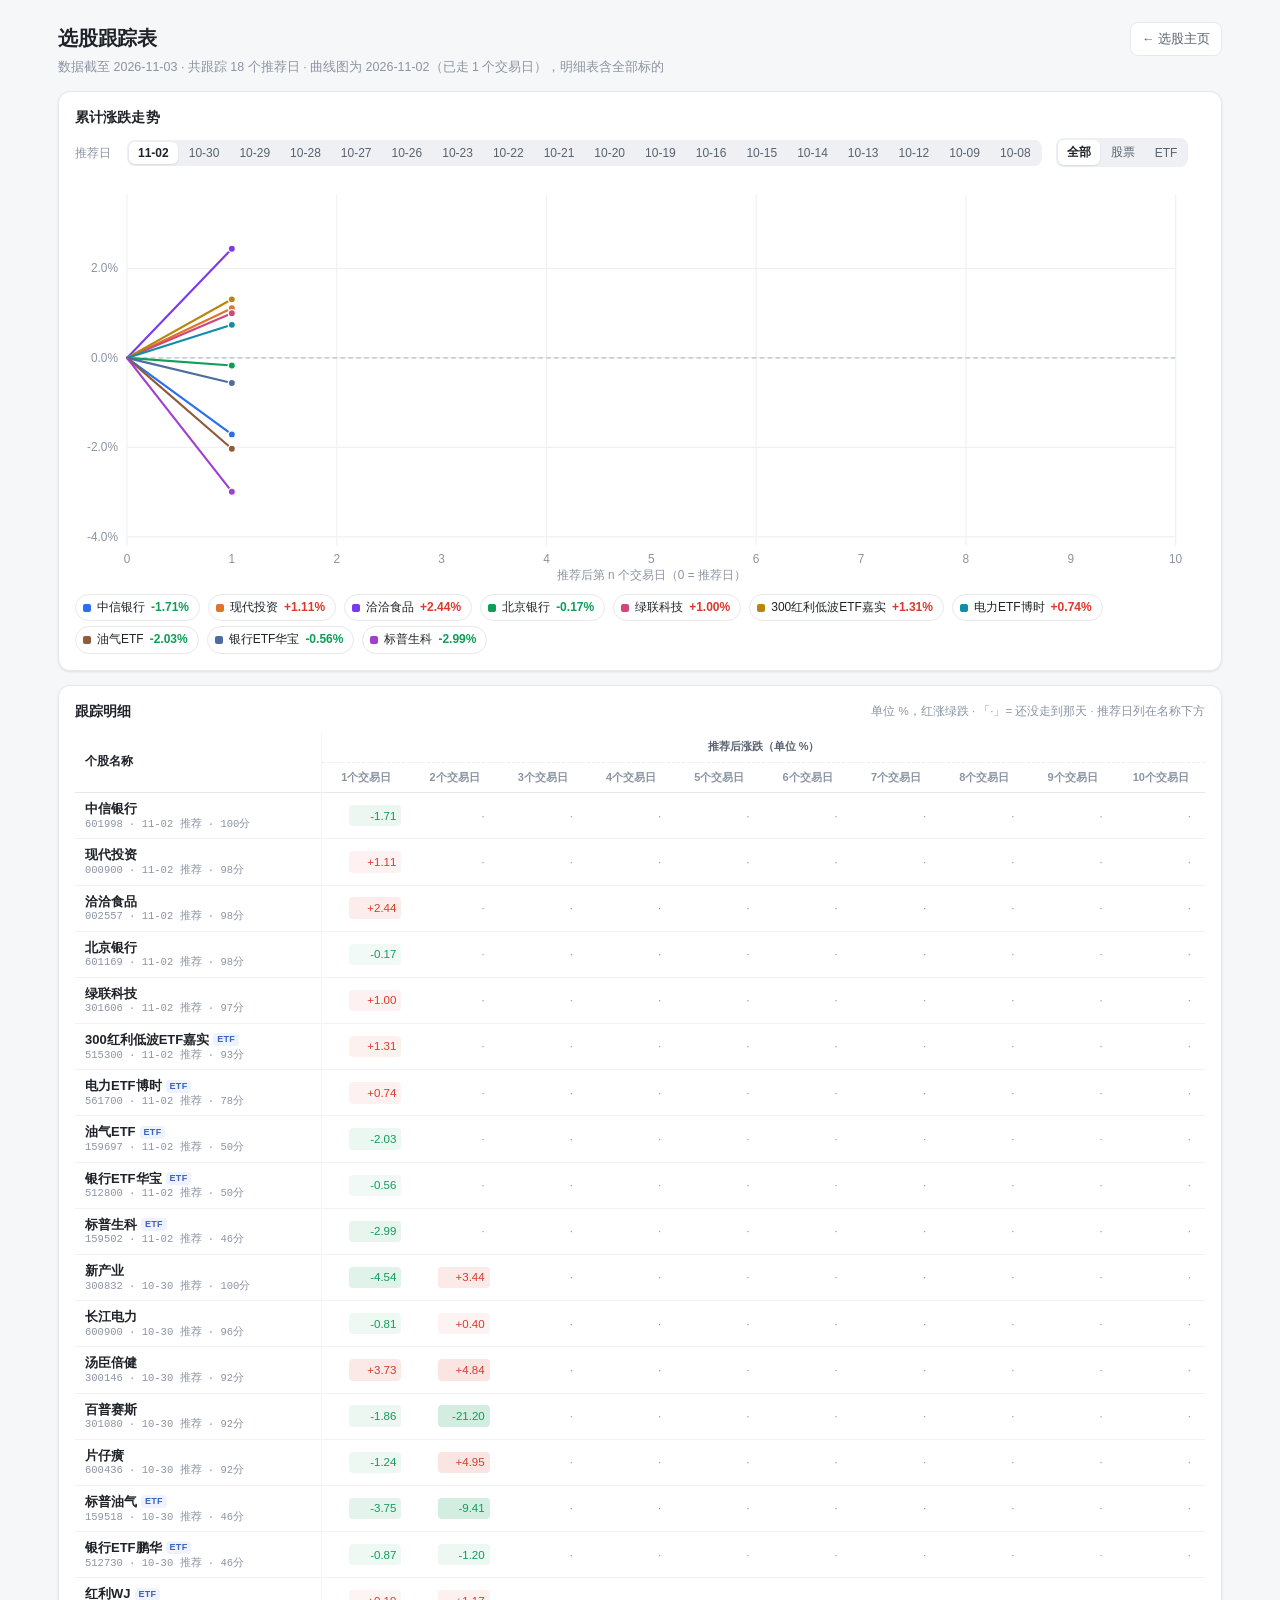
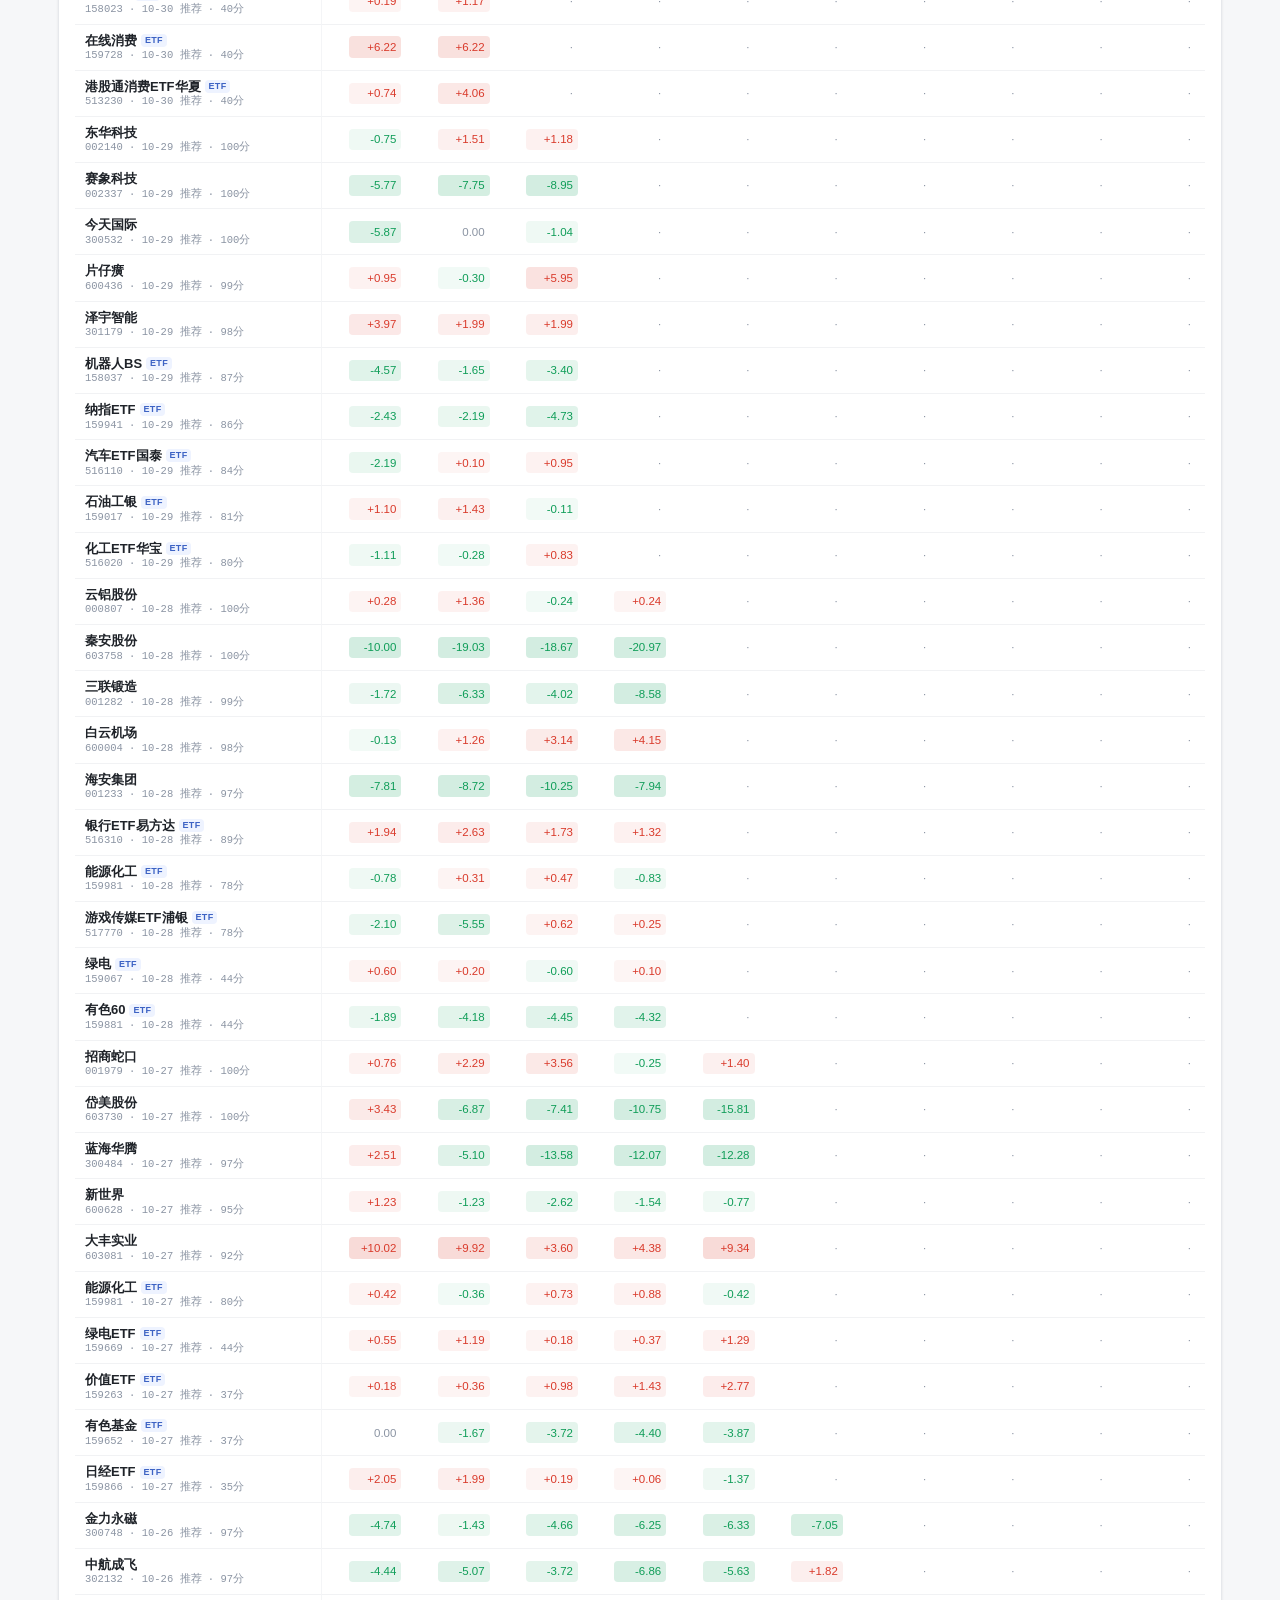
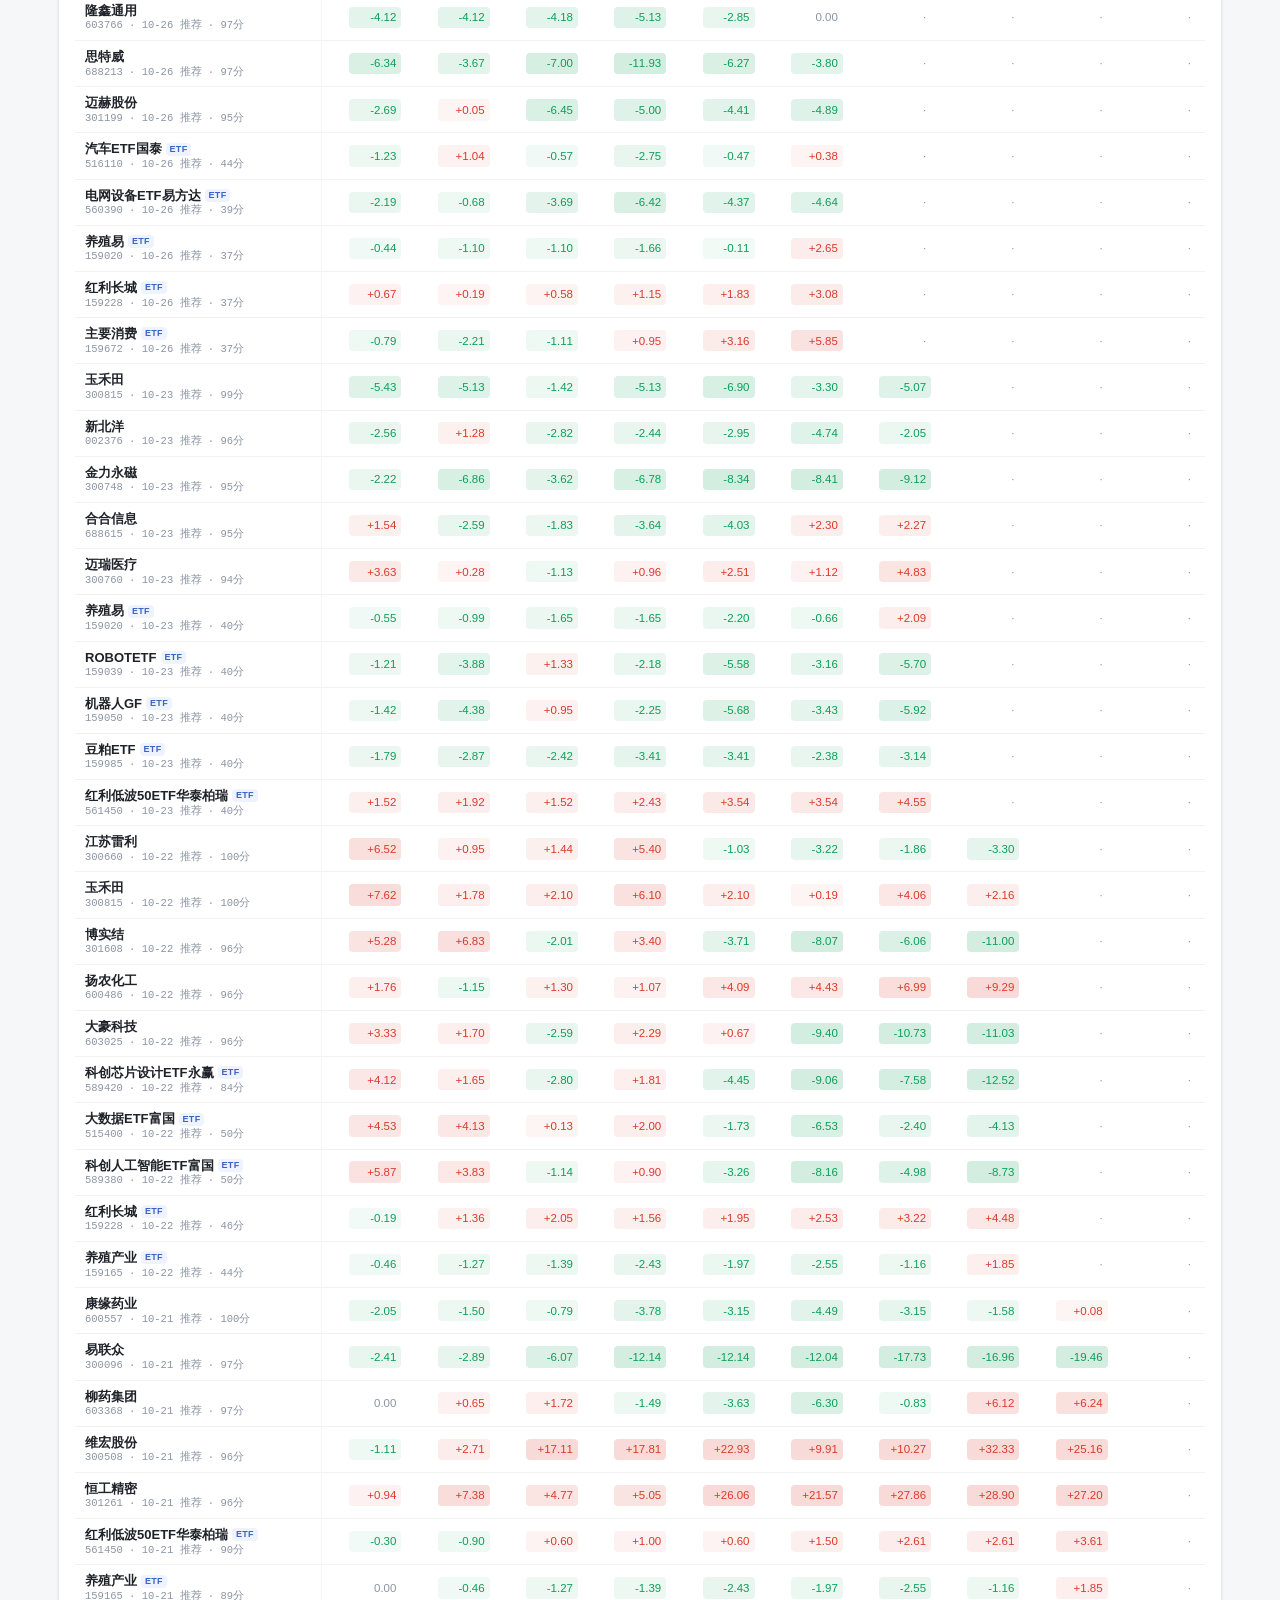
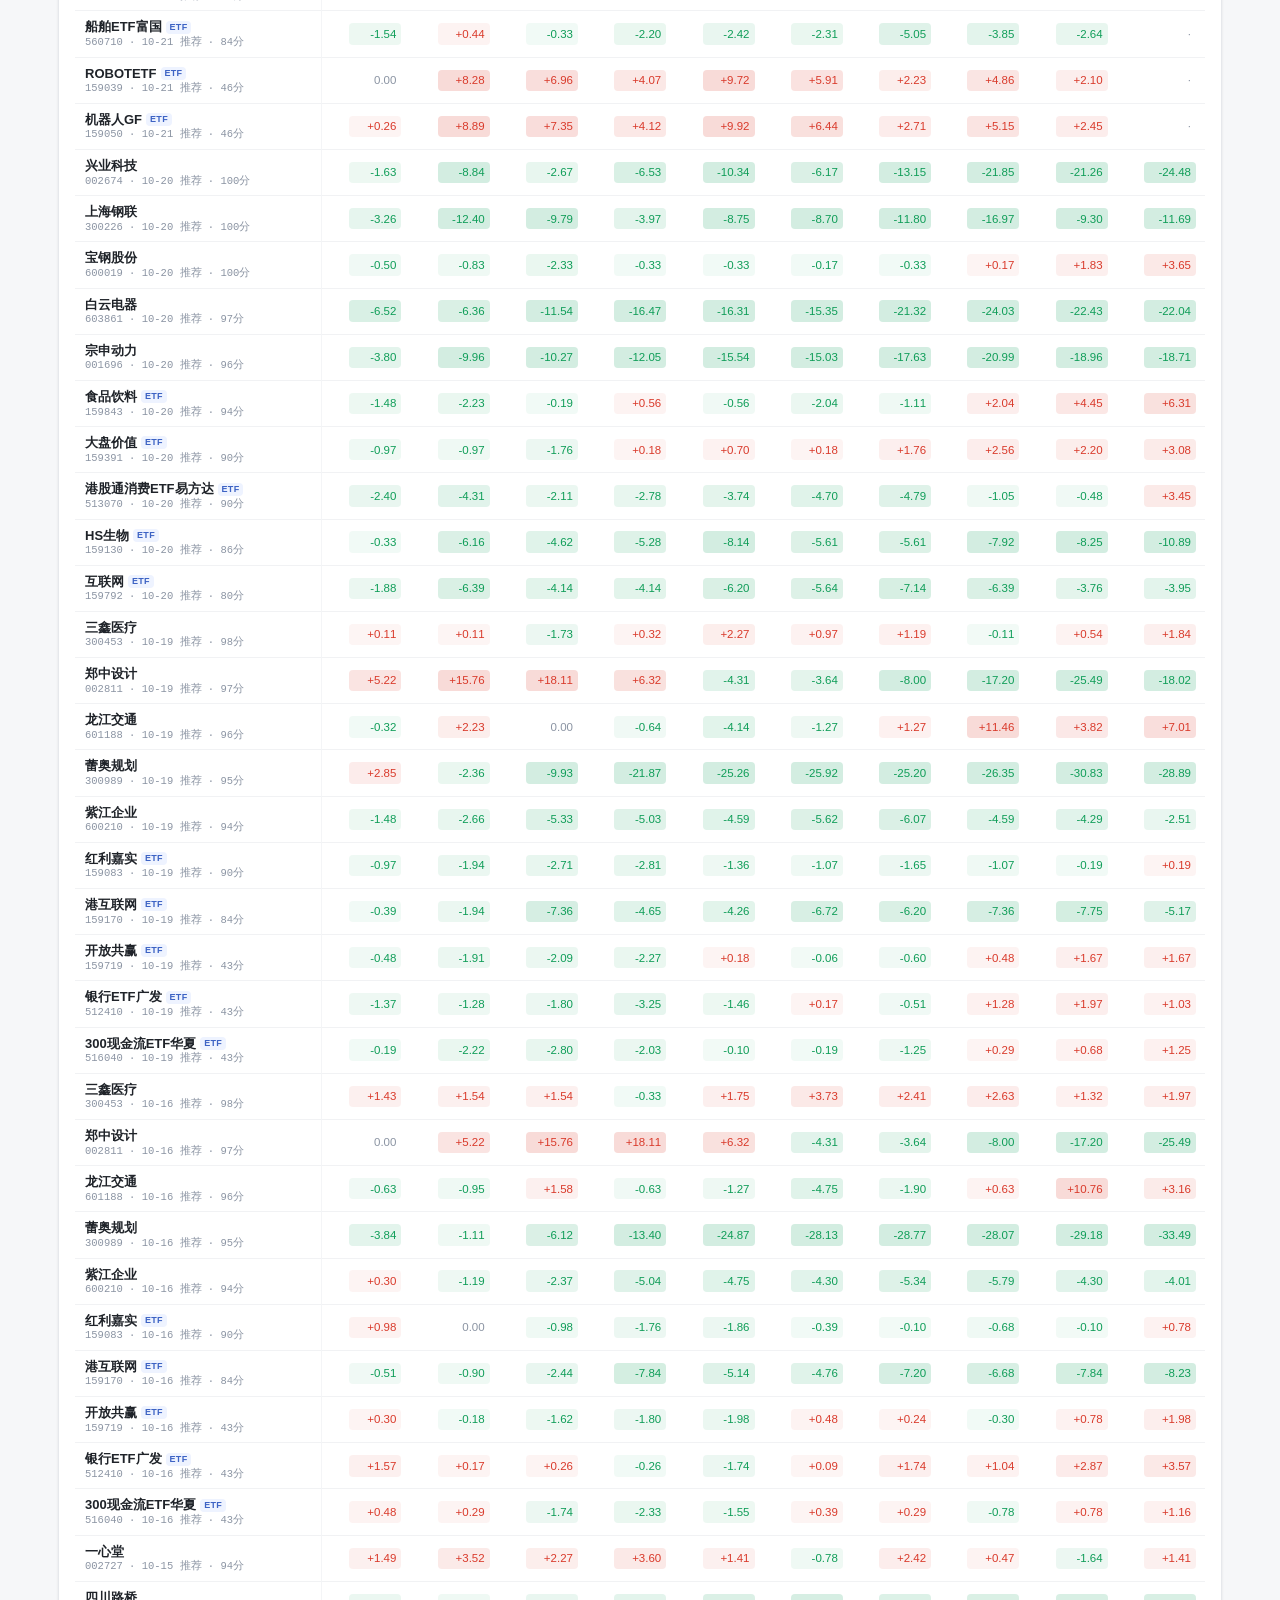
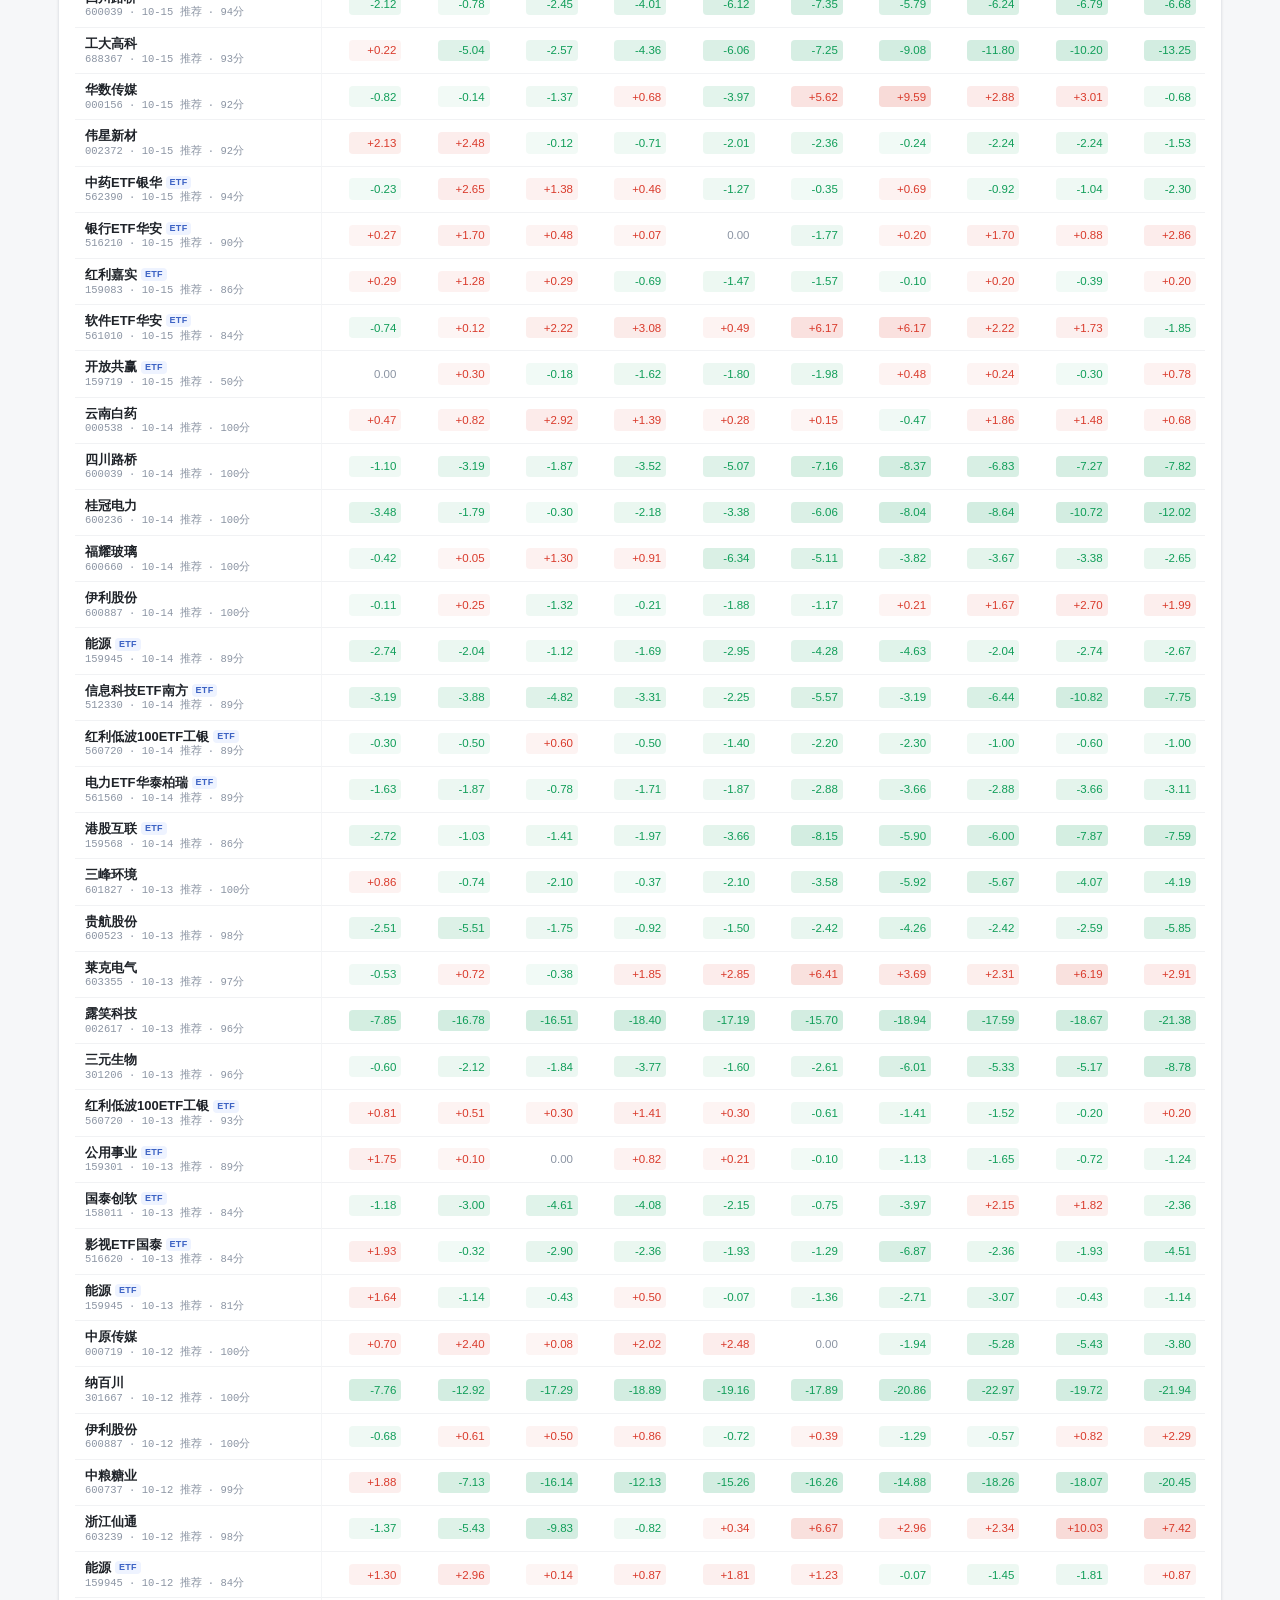
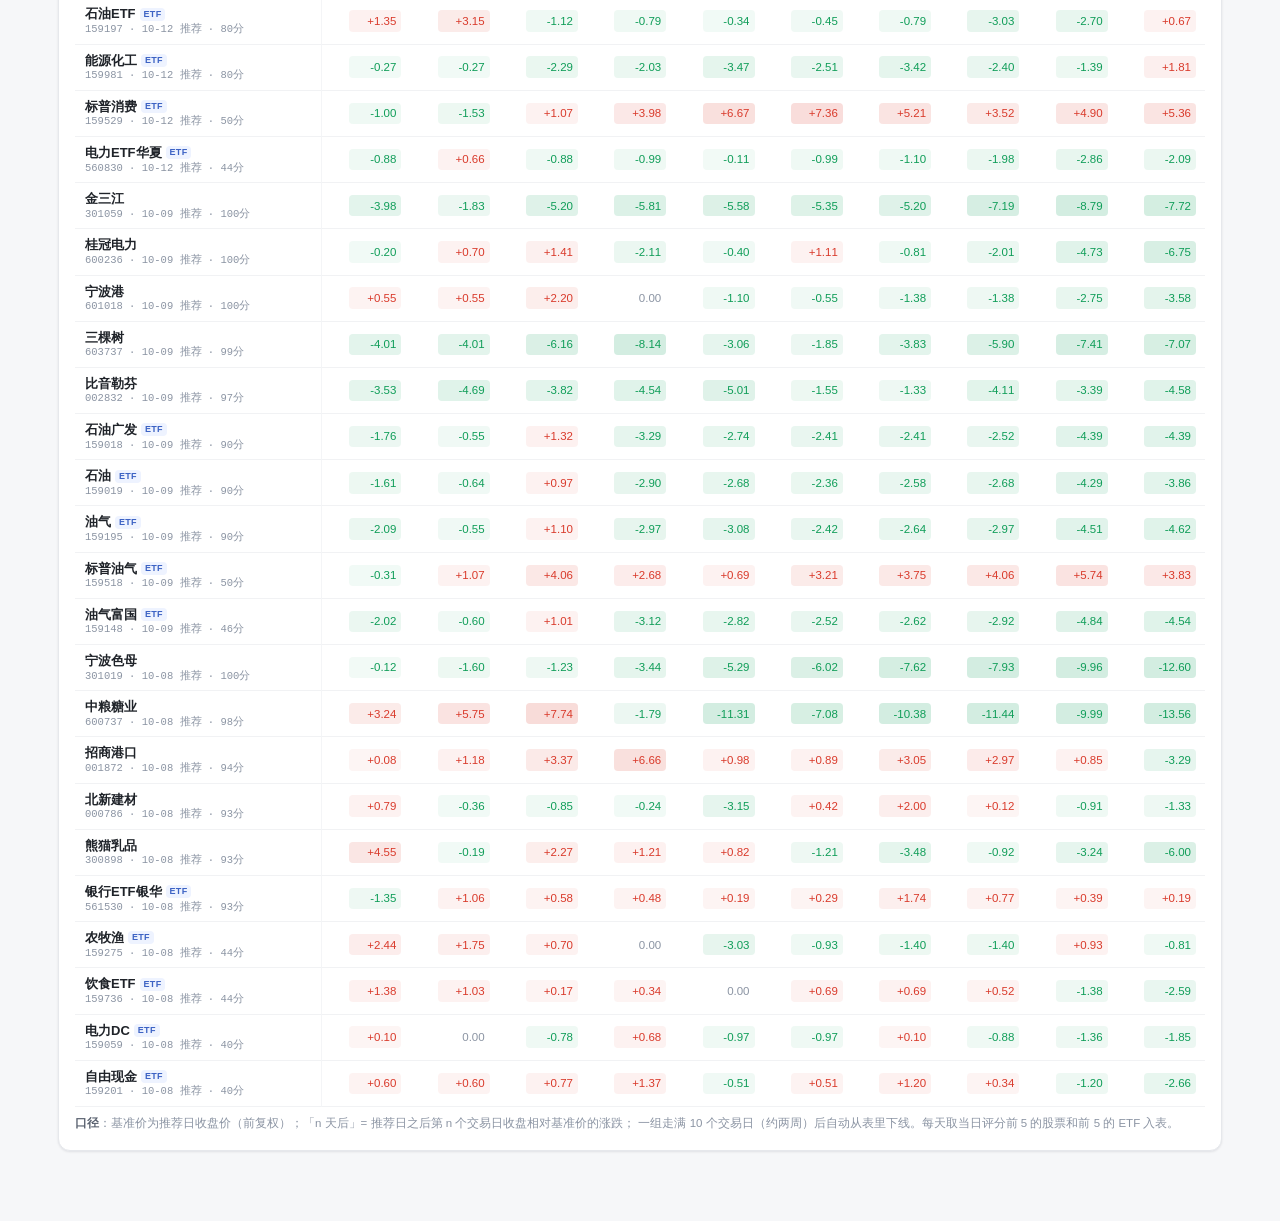
==== commit 4b9ba6ae: "data: 更新 2026-11-03 盘后缠论买点筛选结果" ====
--- a/perf.html
+++ b/perf.html
@@ -151,7 +151,7 @@
 </div>
 
 <script>
-const DATA = {"dates":["2026-11-02","2026-10-30","2026-10-29","2026-10-28","2026-10-27","2026-10-26","2026-10-23","2026-10-22","2026-10-21","2026-10-20","2026-10-19","2026-10-16","2026-10-15","2026-10-14","2026-10-13","2026-10-12","2026-10-09","2026-10-08"],"groups":{"2026-11-02":{"base_date":"2026-11-02","rows":[{"code":"601998","name":"中信银行","type":"stock","score":100,"tags":["30分3买","5分3买"],"base_price":9.33,"rets":{},"done_days":0},{"code":"000900","name":"现代投资","type":"stock","score":98,"tags":["30分2买","5分3买"],"base_price":3.6,"rets":{},"done_days":0},{"code":"002557","name":"洽洽食品","type":"stock","score":98,"tags":["30分2买","5分3买"],"base_price":19.28,"rets":{},"done_days":0},{"code":"601169","name":"北京银行","type":"stock","score":98,"tags":["30分2买","5分3买"],"base_price":5.87,"rets":{},"done_days":0},{"code":"301606","name":"绿联科技","type":"stock","score":97,"tags":["30分3买","5分3买"],"base_price":53.17,"rets":{},"done_days":0},{"code":"515300","name":"300红利低波ETF嘉实","type":"etf","score":93,"tags":["30分2买","5分3买"],"base_price":1.373,"rets":{},"done_days":0},{"code":"561700","name":"电力ETF博时","type":"etf","score":78,"tags":["30分2买","5分1买"],"base_price":1.088,"rets":{},"done_days":0},{"code":"159697","name":"油气ETF","type":"etf","score":50,"tags":["30分3买"],"base_price":1.327,"rets":{},"done_days":0},{"code":"512800","name":"银行ETF华宝","type":"etf","score":50,"tags":["30分3买"],"base_price":0.885,"rets":{},"done_days":0},{"code":"159502","name":"标普生科","type":"etf","score":46,"tags":["30分3买"],"base_price":1.605,"rets":{},"done_days":0}]},"2026-10-30":{"base_date":"2026-10-30","rows":[{"code":"300832","name":"新产业","type":"stock","score":100,"tags":["30分3买","5分3买"],"base_price":61.87,"rets":{"1":-4.54},"done_days":1},{"code":"600900","name":"长江电力","type":"stock","score":96,"tags":["30分3买","5分1买"],"base_price":29.74,"rets":{"1":-0.81},"done_days":1},{"code":"300146","name":"汤臣倍健","type":"stock","score":92,"tags":["30分3买","5分1买"],"base_price":9.91,"rets":{"1":3.73},"done_days":1},{"code":"301080","name":"百普赛斯","type":"stock","score":92,"tags":["30分3买","5分3买"],"base_price":103.5,"rets":{"1":-1.86},"done_days":1},{"code":"600436","name":"片仔癀","type":"stock","score":92,"tags":["30分3买","5分2买"],"base_price":128.59,"rets":{"1":-1.24},"done_days":1},{"code":"159518","name":"标普油气","type":"etf","score":46,"tags":["30分3买"],"base_price":1.466,"rets":{"1":-3.75},"done_days":1},{"code":"512730","name":"银行ETF鹏华","type":"etf","score":46,"tags":["30分3买"],"base_price":1.83,"rets":{"1":-0.87},"done_days":1},{"code":"158023","name":"红利WJ","type":"etf","score":40,"tags":["5分3买"],"base_price":1.029,"rets":{"1":0.19},"done_days":1},{"code":"159728","name":"在线消费","type":"etf","score":40,"tags":["30分2买"],"base_price":0.691,"rets":{"1":6.22},"done_days":1},{"code":"513230","name":"港股通消费ETF华夏","type":"etf","score":40,"tags":["5分3买"],"base_price":0.812,"rets":{"1":0.74},"done_days":1}]},"2026-10-29":{"base_date":"2026-10-29","rows":[{"code":"002140","name":"东华科技","type":"stock","score":100,"tags":["30分3买","5分3买"],"base_price":9.3,"rets":{"1":-0.75,"2":1.51},"done_days":2},{"code":"002337","name":"赛象科技","type":"stock","score":100,"tags":["30分3买","5分3买"],"base_price":5.03,"rets":{"1":-5.77,"2":-7.75},"done_days":2},{"code":"300532","name":"今天国际","type":"stock","score":100,"tags":["30分3买","5分3买"],"base_price":7.67,"rets":{"1":-5.87,"2":0.0},"done_days":2},{"code":"600436","name":"片仔癀","type":"stock","score":99,"tags":["30分3买","5分2买"],"base_price":127.38,"rets":{"1":0.95,"2":-0.3},"done_days":2},{"code":"301179","name":"泽宇智能","type":"stock","score":98,"tags":["30分2买","5分3买"],"base_price":18.13,"rets":{"1":3.97,"2":1.99},"done_days":2},{"code":"158037","name":"机器人BS","type":"etf","score":87,"tags":["30分3买","5分2买"],"base_price":1.028,"rets":{"1":-4.57,"2":-1.65},"done_days":2},{"code":"159941","name":"纳指ETF","type":"etf","score":86,"tags":["30分2买","5分3买"],"base_price":1.69,"rets":{"1":-2.43,"2":-2.19},"done_days":2},{"code":"516110","name":"汽车ETF国泰","type":"etf","score":84,"tags":["30分2买","5分1买"],"base_price":1.049,"rets":{"1":-2.19,"2":0.1},"done_days":2},{"code":"159017","name":"石油工银","type":"etf","score":81,"tags":["30分2买","5分2买"],"base_price":0.911,"rets":{"1":1.1,"2":1.43},"done_days":2},{"code":"516020","name":"化工ETF华宝","type":"etf","score":80,"tags":["30分2买","5分1买"],"base_price":0.723,"rets":{"1":-1.11,"2":-0.28},"done_days":2}]},"2026-10-28":{"base_date":"2026-10-28","rows":[{"code":"000807","name":"云铝股份","type":"stock","score":100,"tags":["30分3买","5分3买"],"base_price":25.02,"rets":{"1":0.28,"2":1.36,"3":-0.24},"done_days":3},{"code":"603758","name":"秦安股份","type":"stock","score":100,"tags":["30分3买","5分3买"],"base_price":11.3,"rets":{"1":-10.0,"2":-19.03,"3":-18.67},"done_days":3},{"code":"001282","name":"三联锻造","type":"stock","score":99,"tags":["30分3买","5分2买"],"base_price":16.9,"rets":{"1":-1.72,"2":-6.33,"3":-4.02},"done_days":3},{"code":"600004","name":"白云机场","type":"stock","score":98,"tags":["30分2买","5分3买"],"base_price":7.95,"rets":{"1":-0.13,"2":1.26,"3":3.14},"done_days":3},{"code":"001233","name":"海安集团","type":"stock","score":97,"tags":["30分3买","5分3买"],"base_price":60.98,"rets":{"1":-7.81,"2":-8.72,"3":-10.25},"done_days":3},{"code":"516310","name":"银行ETF易方达","type":"etf","score":89,"tags":["30分2买","5分3买"],"base_price":1.444,"rets":{"1":1.94,"2":2.63,"3":1.73},"done_days":3},{"code":"159981","name":"能源化工","type":"etf","score":78,"tags":["30分2买","5分2买"],"base_price":1.932,"rets":{"1":-0.78,"2":0.31,"3":0.47},"done_days":3},{"code":"517770","name":"游戏传媒ETF浦银","type":"etf","score":78,"tags":["30分2买","5分1买"],"base_price":0.811,"rets":{"1":-2.1,"2":-5.55,"3":0.62},"done_days":3},{"code":"159067","name":"绿电","type":"etf","score":44,"tags":["30分2买"],"base_price":1.003,"rets":{"1":0.6,"2":0.2,"3":-0.6},"done_days":3},{"code":"159881","name":"有色60","type":"etf","score":44,"tags":["30分2买"],"base_price":0.741,"rets":{"1":-1.89,"2":-4.18,"3":-4.45},"done_days":3}]},"2026-10-27":{"base_date":"2026-10-27","rows":[{"code":"001979","name":"招商蛇口","type":"stock","score":100,"tags":["30分3买","5分3买"],"base_price":7.86,"rets":{"1":0.76,"2":2.29,"3":3.56,"4":-0.25},"done_days":4},{"code":"603730","name":"岱美股份","type":"stock","score":100,"tags":["30分3买","5分3买"],"base_price":11.07,"rets":{"1":3.43,"2":-6.87,"3":-7.41,"4":-10.75},"done_days":4},{"code":"300484","name":"蓝海华腾","type":"stock","score":97,"tags":["30分3买","5分3买"],"base_price":13.92,"rets":{"1":2.51,"2":-5.1,"3":-13.58,"4":-12.07},"done_days":4},{"code":"600628","name":"新世界","type":"stock","score":95,"tags":["30分2买","5分3买"],"base_price":6.5,"rets":{"1":1.23,"2":-1.23,"3":-2.62,"4":-1.54},"done_days":4},{"code":"603081","name":"大丰实业","type":"stock","score":92,"tags":["30分3买","5分1买"],"base_price":10.28,"rets":{"1":10.02,"2":9.92,"3":3.6,"4":4.38},"done_days":4},{"code":"159981","name":"能源化工","type":"etf","score":80,"tags":["30分2买","5分1买"],"base_price":1.924,"rets":{"1":0.42,"2":-0.36,"3":0.73,"4":0.88},"done_days":4},{"code":"159669","name":"绿电ETF","type":"etf","score":44,"tags":["30分2买"],"base_price":1.089,"rets":{"1":0.55,"2":1.19,"3":0.18,"4":0.37},"done_days":4},{"code":"159263","name":"价值ETF","type":"etf","score":37,"tags":["5分3买"],"base_price":1.118,"rets":{"1":0.18,"2":0.36,"3":0.98,"4":1.43},"done_days":4},{"code":"159652","name":"有色基金","type":"etf","score":37,"tags":["30分2买"],"base_price":1.318,"rets":{"1":0.0,"2":-1.67,"3":-3.72,"4":-4.4},"done_days":4},{"code":"159866","name":"日经ETF","type":"etf","score":35,"tags":["5分2买"],"base_price":1.611,"rets":{"1":2.05,"2":1.99,"3":0.19,"4":0.06},"done_days":4}]},"2026-10-26":{"base_date":"2026-10-26","rows":[{"code":"300748","name":"金力永磁","type":"stock","score":97,"tags":["30分3买","5分3买"],"base_price":25.1,"rets":{"1":-4.74,"2":-1.43,"3":-4.66,"4":-6.25,"5":-6.33},"done_days":5},{"code":"302132","name":"中航成飞","type":"stock","score":97,"tags":["30分3买","5分3买"],"base_price":67.51,"rets":{"1":-4.44,"2":-5.07,"3":-3.72,"4":-6.86,"5":-5.63},"done_days":5},{"code":"603766","name":"隆鑫通用","type":"stock","score":97,"tags":["30分3买","5分3买"],"base_price":15.79,"rets":{"1":-4.12,"2":-4.12,"3":-4.18,"4":-5.13,"5":-2.85},"done_days":5},{"code":"688213","name":"思特威","type":"stock","score":97,"tags":["30分3买","5分3买"],"base_price":108.69,"rets":{"1":-6.34,"2":-3.67,"3":-7.0,"4":-11.93,"5":-6.27},"done_days":5},{"code":"301199","name":"迈赫股份","type":"stock","score":95,"tags":["30分3买","5分2买"],"base_price":18.61,"rets":{"1":-2.69,"2":0.05,"3":-6.45,"4":-5.0,"5":-4.41},"done_days":5},{"code":"516110","name":"汽车ETF国泰","type":"etf","score":44,"tags":["5分3买"],"base_price":1.055,"rets":{"1":-1.23,"2":1.04,"3":-0.57,"4":-2.75,"5":-0.47},"done_days":5},{"code":"560390","name":"电网设备ETF易方达","type":"etf","score":39,"tags":["5分2买"],"base_price":0.732,"rets":{"1":-2.19,"2":-0.68,"3":-3.69,"4":-6.42,"5":-4.37},"done_days":5},{"code":"159020","name":"养殖易","type":"etf","score":37,"tags":["30分2买"],"base_price":0.906,"rets":{"1":-0.44,"2":-1.1,"3":-1.1,"4":-1.66,"5":-0.11},"done_days":5},{"code":"159228","name":"红利长城","type":"etf","score":37,"tags":["30分2买"],"base_price":1.04,"rets":{"1":0.67,"2":0.19,"3":0.58,"4":1.15,"5":1.83},"done_days":5},{"code":"159672","name":"主要消费","type":"etf","score":37,"tags":["5分3买"],"base_price":0.633,"rets":{"1":-0.79,"2":-2.21,"3":-1.11,"4":0.95,"5":3.16},"done_days":5}]},"2026-10-23":{"base_date":"2026-10-23","rows":[{"code":"300815","name":"玉禾田","type":"stock","score":99,"tags":["30分3买","5分2买"],"base_price":16.95,"rets":{"1":-5.43,"2":-5.13,"3":-1.42,"4":-5.13,"5":-6.9,"6":-3.3},"done_days":6},{"code":"002376","name":"新北洋","type":"stock","score":96,"tags":["30分3买","5分2买"],"base_price":7.8,"rets":{"1":-2.56,"2":1.28,"3":-2.82,"4":-2.44,"5":-2.95,"6":-4.74},"done_days":6},{"code":"300748","name":"金力永磁","type":"stock","score":95,"tags":["30分3买","5分2买"],"base_price":25.67,"rets":{"1":-2.22,"2":-6.86,"3":-3.62,"4":-6.78,"5":-8.34,"6":-8.41},"done_days":6},{"code":"688615","name":"合合信息","type":"stock","score":95,"tags":["30分3买","5分2买"],"base_price":95.02,"rets":{"1":1.54,"2":-2.59,"3":-1.83,"4":-3.64,"5":-4.03,"6":2.3},"done_days":6},{"code":"300760","name":"迈瑞医疗","type":"stock","score":94,"tags":["30分3买","5分3买"],"base_price":177.3,"rets":{"1":3.63,"2":0.28,"3":-1.13,"4":0.96,"5":2.51,"6":1.12},"done_days":6},{"code":"159020","name":"养殖易","type":"etf","score":40,"tags":["30分2买"],"base_price":0.911,"rets":{"1":-0.55,"2":-0.99,"3":-1.65,"4":-1.65,"5":-2.2,"6":-0.66},"done_days":6},{"code":"159039","name":"ROBOTETF","type":"etf","score":40,"tags":["30分3买"],"base_price":0.824,"rets":{"1":-1.21,"2":-3.88,"3":1.33,"4":-2.18,"5":-5.58,"6":-3.16},"done_days":6},{"code":"159050","name":"机器人GF","type":"etf","score":40,"tags":["30分3买"],"base_price":0.845,"rets":{"1":-1.42,"2":-4.38,"3":0.95,"4":-2.25,"5":-5.68,"6":-3.43},"done_days":6},{"code":"159985","name":"豆粕ETF","type":"etf","score":40,"tags":["5分3买"],"base_price":2.229,"rets":{"1":-1.79,"2":-2.87,"3":-2.42,"4":-3.41,"5":-3.41,"6":-2.38},"done_days":6},{"code":"561450","name":"红利低波50ETF华泰柏瑞","type":"etf","score":40,"tags":["30分3买"],"base_price":0.988,"rets":{"1":1.52,"2":1.92,"3":1.52,"4":2.43,"5":3.54,"6":3.54},"done_days":6}]},"2026-10-22":{"base_date":"2026-10-22","rows":[{"code":"300660","name":"江苏雷利","type":"stock","score":100,"tags":["30分3买","5分3买"],"base_price":24.25,"rets":{"1":6.52,"2":0.95,"3":1.44,"4":5.4,"5":-1.03,"6":-3.22,"7":-1.86},"done_days":7},{"code":"300815","name":"玉禾田","type":"stock","score":100,"tags":["30分3买","5分3买"],"base_price":15.75,"rets":{"1":7.62,"2":1.78,"3":2.1,"4":6.1,"5":2.1,"6":0.19,"7":4.06},"done_days":7},{"code":"301608","name":"博实结","type":"stock","score":96,"tags":["30分3买","5分1买"],"base_price":53.17,"rets":{"1":5.28,"2":6.83,"3":-2.01,"4":3.4,"5":-3.71,"6":-8.07,"7":-6.06},"done_days":7},{"code":"600486","name":"扬农化工","type":"stock","score":96,"tags":["30分3买","5分1买"],"base_price":52.33,"rets":{"1":1.76,"2":-1.15,"3":1.3,"4":1.07,"5":4.09,"6":4.43,"7":6.99},"done_days":7},{"code":"603025","name":"大豪科技","type":"stock","score":96,"tags":["30分3买","5分1买"],"base_price":13.51,"rets":{"1":3.33,"2":1.7,"3":-2.59,"4":2.29,"5":0.67,"6":-9.4,"7":-10.73},"done_days":7},{"code":"589420","name":"科创芯片设计ETF永赢","type":"etf","score":84,"tags":["30分2买","5分1买"],"base_price":0.607,"rets":{"1":4.12,"2":1.65,"3":-2.8,"4":1.81,"5":-4.45,"6":-9.06,"7":-7.58},"done_days":7},{"code":"515400","name":"大数据ETF富国","type":"etf","score":50,"tags":["30分3买"],"base_price":0.75,"rets":{"1":4.53,"2":4.13,"3":0.13,"4":2.0,"5":-1.73,"6":-6.53,"7":-2.4},"done_days":7},{"code":"589380","name":"科创人工智能ETF富国","type":"etf","score":50,"tags":["30分3买"],"base_price":1.226,"rets":{"1":5.87,"2":3.83,"3":-1.14,"4":0.9,"5":-3.26,"6":-8.16,"7":-4.98},"done_days":7},{"code":"159228","name":"红利长城","type":"etf","score":46,"tags":["30分3买"],"base_price":1.026,"rets":{"1":-0.19,"2":1.36,"3":2.05,"4":1.56,"5":1.95,"6":2.53,"7":3.22},"done_days":7},{"code":"159165","name":"养殖产业","type":"etf","score":44,"tags":["30分2买"],"base_price":0.863,"rets":{"1":-0.46,"2":-1.27,"3":-1.39,"4":-2.43,"5":-1.97,"6":-2.55,"7":-1.16},"done_days":7}]},"2026-10-21":{"base_date":"2026-10-21","rows":[{"code":"600557","name":"康缘药业","type":"stock","score":100,"tags":["30分3买","5分3买"],"base_price":12.69,"rets":{"1":-2.05,"2":-1.5,"3":-0.79,"4":-3.78,"5":-3.15,"6":-4.49,"7":-3.15,"8":-1.58},"done_days":8},{"code":"300096","name":"易联众","type":"stock","score":97,"tags":["30分3买","5分3买"],"base_price":10.38,"rets":{"1":-2.41,"2":-2.89,"3":-6.07,"4":-12.14,"5":-12.14,"6":-12.04,"7":-17.73,"8":-16.96},"done_days":8},{"code":"603368","name":"柳药集团","type":"stock","score":97,"tags":["30分3买","5分3买"],"base_price":16.82,"rets":{"1":0.0,"2":0.65,"3":1.72,"4":-1.49,"5":-3.63,"6":-6.3,"7":-0.83,"8":6.12},"done_days":8},{"code":"300508","name":"维宏股份","type":"stock","score":96,"tags":["30分3买","5分1买"],"base_price":33.19,"rets":{"1":-1.11,"2":2.71,"3":17.11,"4":17.81,"5":22.93,"6":9.91,"7":10.27,"8":32.33},"done_days":8},{"code":"301261","name":"恒工精密","type":"stock","score":96,"tags":["30分3买","5分1买"],"base_price":49.89,"rets":{"1":0.94,"2":7.38,"3":4.77,"4":5.05,"5":26.06,"6":21.57,"7":27.86,"8":28.9},"done_days":8},{"code":"561450","name":"红利低波50ETF华泰柏瑞","type":"etf","score":90,"tags":["30分3买","5分1买"],"base_price":0.997,"rets":{"1":-0.3,"2":-0.9,"3":0.6,"4":1.0,"5":0.6,"6":1.5,"7":2.61,"8":2.61},"done_days":8},{"code":"159165","name":"养殖产业","type":"etf","score":89,"tags":["30分2买","5分3买"],"base_price":0.863,"rets":{"1":0.0,"2":-0.46,"3":-1.27,"4":-1.39,"5":-2.43,"6":-1.97,"7":-2.55,"8":-1.16},"done_days":8},{"code":"560710","name":"船舶ETF富国","type":"etf","score":84,"tags":["30分2买","5分1买"],"base_price":0.91,"rets":{"1":-1.54,"2":0.44,"3":-0.33,"4":-2.2,"5":-2.42,"6":-2.31,"7":-5.05,"8":-3.85},"done_days":8},{"code":"159039","name":"ROBOTETF","type":"etf","score":46,"tags":["30分3买"],"base_price":0.761,"rets":{"1":0.0,"2":8.28,"3":6.96,"4":4.07,"5":9.72,"6":5.91,"7":2.23,"8":4.86},"done_days":8},{"code":"159050","name":"机器人GF","type":"etf","score":46,"tags":["30分3买"],"base_price":0.776,"rets":{"1":0.26,"2":8.89,"3":7.35,"4":4.12,"5":9.92,"6":6.44,"7":2.71,"8":5.15},"done_days":8}]},"2026-10-20":{"base_date":"2026-10-20","rows":[{"code":"002674","name":"兴业科技","type":"stock","score":100,"tags":["30分3买","5分3买"],"base_price":22.06,"rets":{"1":-1.63,"2":-8.84,"3":-2.67,"4":-6.53,"5":-10.34,"6":-6.17,"7":-13.15,"8":-21.85,"9":-21.26},"done_days":9},{"code":"300226","name":"上海钢联","type":"stock","score":100,"tags":["30分3买","5分3买"],"base_price":18.39,"rets":{"1":-3.26,"2":-12.4,"3":-9.79,"4":-3.97,"5":-8.75,"6":-8.7,"7":-11.8,"8":-16.97,"9":-9.3},"done_days":9},{"code":"600019","name":"宝钢股份","type":"stock","score":100,"tags":["30分3买","5分3买"],"base_price":6.02,"rets":{"1":-0.5,"2":-0.83,"3":-2.33,"4":-0.33,"5":-0.33,"6":-0.17,"7":-0.33,"8":0.17,"9":1.83},"done_days":9},{"code":"603861","name":"白云电器","type":"stock","score":97,"tags":["30分3买","5分3买"],"base_price":12.57,"rets":{"1":-6.52,"2":-6.36,"3":-11.54,"4":-16.47,"5":-16.31,"6":-15.35,"7":-21.32,"8":-24.03,"9":-22.43},"done_days":9},{"code":"001696","name":"宗申动力","type":"stock","score":96,"tags":["30分3买","5分1买"],"base_price":15.77,"rets":{"1":-3.8,"2":-9.96,"3":-10.27,"4":-12.05,"5":-15.54,"6":-15.03,"7":-17.63,"8":-20.99,"9":-18.96},"done_days":9},{"code":"159843","name":"食品饮料","type":"etf","score":94,"tags":["30分3买","5分2买"],"base_price":0.539,"rets":{"1":-1.48,"2":-2.23,"3":-0.19,"4":0.56,"5":-0.56,"6":-2.04,"7":-1.11,"8":2.04,"9":4.45},"done_days":9},{"code":"159391","name":"大盘价值","type":"etf","score":90,"tags":["30分3买","5分2买"],"base_price":1.135,"rets":{"1":-0.97,"2":-0.97,"3":-1.76,"4":0.18,"5":0.7,"6":0.18,"7":1.76,"8":2.56,"9":2.2},"done_days":9},{"code":"513070","name":"港股通消费ETF易方达","type":"etf","score":90,"tags":["30分3买","5分1买"],"base_price":1.043,"rets":{"1":-2.4,"2":-4.31,"3":-2.11,"4":-2.78,"5":-3.74,"6":-4.7,"7":-4.79,"8":-1.05,"9":-0.48},"done_days":9},{"code":"159130","name":"HS生物","type":"etf","score":86,"tags":["30分2买","5分3买"],"base_price":0.909,"rets":{"1":-0.33,"2":-6.16,"3":-4.62,"4":-5.28,"5":-8.14,"6":-5.61,"7":-5.61,"8":-7.92,"9":-8.25},"done_days":9},{"code":"159792","name":"互联网","type":"etf","score":80,"tags":["30分2买","5分1买"],"base_price":0.532,"rets":{"1":-1.88,"2":-6.39,"3":-4.14,"4":-4.14,"5":-6.2,"6":-5.64,"7":-7.14,"8":-6.39,"9":-3.76},"done_days":9}]},"2026-10-19":{"base_date":"2026-10-19","rows":[{"code":"300453","name":"三鑫医疗","type":"stock","score":98,"tags":["30分2买","5分3买"],"base_price":9.25,"rets":{"1":0.11,"2":0.11,"3":-1.73,"4":0.32,"5":2.27,"6":0.97,"7":1.19,"8":-0.11,"9":0.54,"10":1.84},"done_days":10},{"code":"002811","name":"郑中设计","type":"stock","score":97,"tags":["30分3买","5分3买"],"base_price":20.87,"rets":{"1":5.22,"2":15.76,"3":18.11,"4":6.32,"5":-4.31,"6":-3.64,"7":-8.0,"8":-17.2,"9":-25.49,"10":-18.02},"done_days":10},{"code":"601188","name":"龙江交通","type":"stock","score":96,"tags":["30分3买","5分1买"],"base_price":3.14,"rets":{"1":-0.32,"2":2.23,"3":0.0,"4":-0.64,"5":-4.14,"6":-1.27,"7":1.27,"8":11.46,"9":3.82,"10":7.01},"done_days":10},{"code":"300989","name":"蕾奥规划","type":"stock","score":95,"tags":["30分3买","5分3买"],"base_price":16.51,"rets":{"1":2.85,"2":-2.36,"3":-9.93,"4":-21.87,"5":-25.26,"6":-25.92,"7":-25.2,"8":-26.35,"9":-30.83,"10":-28.89},"done_days":10},{"code":"600210","name":"紫江企业","type":"stock","score":94,"tags":["30分2买","5分3买"],"base_price":6.76,"rets":{"1":-1.48,"2":-2.66,"3":-5.33,"4":-5.03,"5":-4.59,"6":-5.62,"7":-6.07,"8":-4.59,"9":-4.29,"10":-2.51},"done_days":10},{"code":"159083","name":"红利嘉实","type":"etf","score":90,"tags":["30分3买","5分2买"],"base_price":1.032,"rets":{"1":-0.97,"2":-1.94,"3":-2.71,"4":-2.81,"5":-1.36,"6":-1.07,"7":-1.65,"8":-1.07,"9":-0.19,"10":0.19},"done_days":10},{"code":"159170","name":"港互联网","type":"etf","score":84,"tags":["30分2买","5分2买"],"base_price":0.774,"rets":{"1":-0.39,"2":-1.94,"3":-7.36,"4":-4.65,"5":-4.26,"6":-6.72,"7":-6.2,"8":-7.36,"9":-7.75,"10":-5.17},"done_days":10},{"code":"159719","name":"开放共赢","type":"etf","score":43,"tags":["30分3买"],"base_price":1.675,"rets":{"1":-0.48,"2":-1.91,"3":-2.09,"4":-2.27,"5":0.18,"6":-0.06,"7":-0.6,"8":0.48,"9":1.67,"10":1.67},"done_days":10},{"code":"512410","name":"银行ETF广发","type":"etf","score":43,"tags":["30分3买"],"base_price":1.168,"rets":{"1":-1.37,"2":-1.28,"3":-1.8,"4":-3.25,"5":-1.46,"6":0.17,"7":-0.51,"8":1.28,"9":1.97,"10":1.03},"done_days":10},{"code":"516040","name":"300现金流ETF华夏","type":"etf","score":43,"tags":["30分3买"],"base_price":1.037,"rets":{"1":-0.19,"2":-2.22,"3":-2.8,"4":-2.03,"5":-0.1,"6":-0.19,"7":-1.25,"8":0.29,"9":0.68,"10":1.25},"done_days":10}]},"2026-10-16":{"base_date":"2026-10-16","rows":[{"code":"300453","name":"三鑫医疗","type":"stock","score":98,"tags":["30分2买","5分3买"],"base_price":9.12,"rets":{"1":1.43,"2":1.54,"3":1.54,"4":-0.33,"5":1.75,"6":3.73,"7":2.41,"8":2.63,"9":1.32,"10":1.97},"done_days":10},{"code":"002811","name":"郑中设计","type":"stock","score":97,"tags":["30分3买","5分3买"],"base_price":20.87,"rets":{"1":0.0,"2":5.22,"3":15.76,"4":18.11,"5":6.32,"6":-4.31,"7":-3.64,"8":-8.0,"9":-17.2,"10":-25.49},"done_days":10},{"code":"601188","name":"龙江交通","type":"stock","score":96,"tags":["30分3买","5分1买"],"base_price":3.16,"rets":{"1":-0.63,"2":-0.95,"3":1.58,"4":-0.63,"5":-1.27,"6":-4.75,"7":-1.9,"8":0.63,"9":10.76,"10":3.16},"done_days":10},{"code":"300989","name":"蕾奥规划","type":"stock","score":95,"tags":["30分3买","5分3买"],"base_price":17.17,"rets":{"1":-3.84,"2":-1.11,"3":-6.12,"4":-13.4,"5":-24.87,"6":-28.13,"7":-28.77,"8":-28.07,"9":-29.18,"10":-33.49},"done_days":10},{"code":"600210","name":"紫江企业","type":"stock","score":94,"tags":["30分2买","5分3买"],"base_price":6.74,"rets":{"1":0.3,"2":-1.19,"3":-2.37,"4":-5.04,"5":-4.75,"6":-4.3,"7":-5.34,"8":-5.79,"9":-4.3,"10":-4.01},"done_days":10},{"code":"159083","name":"红利嘉实","type":"etf","score":90,"tags":["30分3买","5分2买"],"base_price":1.022,"rets":{"1":0.98,"2":0.0,"3":-0.98,"4":-1.76,"5":-1.86,"6":-0.39,"7":-0.1,"8":-0.68,"9":-0.1,"10":0.78},"done_days":10},{"code":"159170","name":"港互联网","type":"etf","score":84,"tags":["30分2买","5分2买"],"base_price":0.778,"rets":{"1":-0.51,"2":-0.9,"3":-2.44,"4":-7.84,"5":-5.14,"6":-4.76,"7":-7.2,"8":-6.68,"9":-7.84,"10":-8.23},"done_days":10},{"code":"159719","name":"开放共赢","type":"etf","score":43,"tags":["30分3买"],"base_price":1.67,"rets":{"1":0.3,"2":-0.18,"3":-1.62,"4":-1.8,"5":-1.98,"6":0.48,"7":0.24,"8":-0.3,"9":0.78,"10":1.98},"done_days":10},{"code":"512410","name":"银行ETF广发","type":"etf","score":43,"tags":["30分3买"],"base_price":1.15,"rets":{"1":1.57,"2":0.17,"3":0.26,"4":-0.26,"5":-1.74,"6":0.09,"7":1.74,"8":1.04,"9":2.87,"10":3.57},"done_days":10},{"code":"516040","name":"300现金流ETF华夏","type":"etf","score":43,"tags":["30分3买"],"base_price":1.032,"rets":{"1":0.48,"2":0.29,"3":-1.74,"4":-2.33,"5":-1.55,"6":0.39,"7":0.29,"8":-0.78,"9":0.78,"10":1.16},"done_days":10}]},"2026-10-15":{"base_date":"2026-10-15","rows":[{"code":"002727","name":"一心堂","type":"stock","score":94,"tags":["30分3买","5分3买"],"base_price":12.79,"rets":{"1":1.49,"2":3.52,"3":2.27,"4":3.6,"5":1.41,"6":-0.78,"7":2.42,"8":0.47,"9":-1.64,"10":1.41},"done_days":10},{"code":"600039","name":"四川路桥","type":"stock","score":94,"tags":["30分3买","5分3买"],"base_price":8.98,"rets":{"1":-2.12,"2":-0.78,"3":-2.45,"4":-4.01,"5":-6.12,"6":-7.35,"7":-5.79,"8":-6.24,"9":-6.79,"10":-6.68},"done_days":10},{"code":"688367","name":"工大高科","type":"stock","score":93,"tags":["30分2买","5分3买"],"base_price":31.18,"rets":{"1":0.22,"2":-5.04,"3":-2.57,"4":-4.36,"5":-6.06,"6":-7.25,"7":-9.08,"8":-11.8,"9":-10.2,"10":-13.25},"done_days":10},{"code":"000156","name":"华数传媒","type":"stock","score":92,"tags":["30分3买","5分1买"],"base_price":7.3,"rets":{"1":-0.82,"2":-0.14,"3":-1.37,"4":0.68,"5":-3.97,"6":5.62,"7":9.59,"8":2.88,"9":3.01,"10":-0.68},"done_days":10},{"code":"002372","name":"伟星新材","type":"stock","score":92,"tags":["30分3买","5分1买"],"base_price":8.47,"rets":{"1":2.13,"2":2.48,"3":-0.12,"4":-0.71,"5":-2.01,"6":-2.36,"7":-0.24,"8":-2.24,"9":-2.24,"10":-1.53},"done_days":10},{"code":"562390","name":"中药ETF银华","type":"etf","score":94,"tags":["30分3买","5分2买"],"base_price":0.869,"rets":{"1":-0.23,"2":2.65,"3":1.38,"4":0.46,"5":-1.27,"6":-0.35,"7":0.69,"8":-0.92,"9":-1.04,"10":-2.3},"done_days":10},{"code":"516210","name":"银行ETF华安","type":"etf","score":90,"tags":["30分3买","5分1买"],"base_price":1.471,"rets":{"1":0.27,"2":1.7,"3":0.48,"4":0.07,"5":0.0,"6":-1.77,"7":0.2,"8":1.7,"9":0.88,"10":2.86},"done_days":10},{"code":"159083","name":"红利嘉实","type":"etf","score":86,"tags":["30分3买","5分1买"],"base_price":1.019,"rets":{"1":0.29,"2":1.28,"3":0.29,"4":-0.69,"5":-1.47,"6":-1.57,"7":-0.1,"8":0.2,"9":-0.39,"10":0.2},"done_days":10},{"code":"561010","name":"软件ETF华安","type":"etf","score":84,"tags":["30分2买","5分2买"],"base_price":0.811,"rets":{"1":-0.74,"2":0.12,"3":2.22,"4":3.08,"5":0.49,"6":6.17,"7":6.17,"8":2.22,"9":1.73,"10":-1.85},"done_days":10},{"code":"159719","name":"开放共赢","type":"etf","score":50,"tags":["30分3买"],"base_price":1.67,"rets":{"1":0.0,"2":0.3,"3":-0.18,"4":-1.62,"5":-1.8,"6":-1.98,"7":0.48,"8":0.24,"9":-0.3,"10":0.78},"done_days":10}]},"2026-10-14":{"base_date":"2026-10-14","rows":[{"code":"000538","name":"云南白药","type":"stock","score":100,"tags":["30分3买","5分3买"],"base_price":52.65,"rets":{"1":0.47,"2":0.82,"3":2.92,"4":1.39,"5":0.28,"6":0.15,"7":-0.47,"8":1.86,"9":1.48,"10":0.68},"done_days":10},{"code":"600039","name":"四川路桥","type":"stock","score":100,"tags":["30分3买","5分3买"],"base_price":9.08,"rets":{"1":-1.1,"2":-3.19,"3":-1.87,"4":-3.52,"5":-5.07,"6":-7.16,"7":-8.37,"8":-6.83,"9":-7.27,"10":-7.82},"done_days":10},{"code":"600236","name":"桂冠电力","type":"stock","score":100,"tags":["30分3买","5分3买"],"base_price":10.07,"rets":{"1":-3.48,"2":-1.79,"3":-0.3,"4":-2.18,"5":-3.38,"6":-6.06,"7":-8.04,"8":-8.64,"9":-10.72,"10":-12.02},"done_days":10},{"code":"600660","name":"福耀玻璃","type":"stock","score":100,"tags":["30分3买","5分3买"],"base_price":54.75,"rets":{"1":-0.42,"2":0.05,"3":1.3,"4":0.91,"5":-6.34,"6":-5.11,"7":-3.82,"8":-3.67,"9":-3.38,"10":-2.65},"done_days":10},{"code":"600887","name":"伊利股份","type":"stock","score":100,"tags":["30分3买","5分3买"],"base_price":28.13,"rets":{"1":-0.11,"2":0.25,"3":-1.32,"4":-0.21,"5":-1.88,"6":-1.17,"7":0.21,"8":1.67,"9":2.7,"10":1.99},"done_days":10},{"code":"159945","name":"能源","type":"etf","score":89,"tags":["30分2买","5分3买"],"base_price":1.424,"rets":{"1":-2.74,"2":-2.04,"3":-1.12,"4":-1.69,"5":-2.95,"6":-4.28,"7":-4.63,"8":-2.04,"9":-2.74,"10":-2.67},"done_days":10},{"code":"512330","name":"信息科技ETF南方","type":"etf","score":89,"tags":["30分2买","5分3买"],"base_price":1.599,"rets":{"1":-3.19,"2":-3.88,"3":-4.82,"4":-3.31,"5":-2.25,"6":-5.57,"7":-3.19,"8":-6.44,"9":-10.82,"10":-7.75},"done_days":10},{"code":"560720","name":"红利低波100ETF工银","type":"etf","score":89,"tags":["30分2买","5分3买"],"base_price":0.998,"rets":{"1":-0.3,"2":-0.5,"3":0.6,"4":-0.5,"5":-1.4,"6":-2.2,"7":-2.3,"8":-1.0,"9":-0.6,"10":-1.0},"done_days":10},{"code":"561560","name":"电力ETF华泰柏瑞","type":"etf","score":89,"tags":["30分2买","5分3买"],"base_price":1.285,"rets":{"1":-1.63,"2":-1.87,"3":-0.78,"4":-1.71,"5":-1.87,"6":-2.88,"7":-3.66,"8":-2.88,"9":-3.66,"10":-3.11},"done_days":10},{"code":"159568","name":"港股互联","type":"etf","score":86,"tags":["30分2买","5分3买"],"base_price":1.067,"rets":{"1":-2.72,"2":-1.03,"3":-1.41,"4":-1.97,"5":-3.66,"6":-8.15,"7":-5.9,"8":-6.0,"9":-7.87,"10":-7.59},"done_days":10}]},"2026-10-13":{"base_date":"2026-10-13","rows":[{"code":"601827","name":"三峰环境","type":"stock","score":100,"tags":["30分3买","5分3买"],"base_price":8.11,"rets":{"1":0.86,"2":-0.74,"3":-2.1,"4":-0.37,"5":-2.1,"6":-3.58,"7":-5.92,"8":-5.67,"9":-4.07,"10":-4.19},"done_days":10},{"code":"600523","name":"贵航股份","type":"stock","score":98,"tags":["30分2买","5分3买"],"base_price":11.97,"rets":{"1":-2.51,"2":-5.51,"3":-1.75,"4":-0.92,"5":-1.5,"6":-2.42,"7":-4.26,"8":-2.42,"9":-2.59,"10":-5.85},"done_days":10},{"code":"603355","name":"莱克电气","type":"stock","score":97,"tags":["30分3买","5分3买"],"base_price":31.97,"rets":{"1":-0.53,"2":0.72,"3":-0.38,"4":1.85,"5":2.85,"6":6.41,"7":3.69,"8":2.31,"9":6.19,"10":2.91},"done_days":10},{"code":"002617","name":"露笑科技","type":"stock","score":96,"tags":["30分3买","5分2买"],"base_price":7.39,"rets":{"1":-7.85,"2":-16.78,"3":-16.51,"4":-18.4,"5":-17.19,"6":-15.7,"7":-18.94,"8":-17.59,"9":-18.67,"10":-21.38},"done_days":10},{"code":"301206","name":"三元生物","type":"stock","score":96,"tags":["30分3买","5分2买"],"base_price":24.95,"rets":{"1":-0.6,"2":-2.12,"3":-1.84,"4":-3.77,"5":-1.6,"6":-2.61,"7":-6.01,"8":-5.33,"9":-5.17,"10":-8.78},"done_days":10},{"code":"560720","name":"红利低波100ETF工银","type":"etf","score":93,"tags":["30分2买","5分3买"],"base_price":0.99,"rets":{"1":0.81,"2":0.51,"3":0.3,"4":1.41,"5":0.3,"6":-0.61,"7":-1.41,"8":-1.52,"9":-0.2,"10":0.2},"done_days":10},{"code":"159301","name":"公用事业","type":"etf","score":89,"tags":["30分2买","5分3买"],"base_price":0.97,"rets":{"1":1.75,"2":0.1,"3":0.0,"4":0.82,"5":0.21,"6":-0.1,"7":-1.13,"8":-1.65,"9":-0.72,"10":-1.24},"done_days":10},{"code":"158011","name":"国泰创软","type":"etf","score":84,"tags":["30分2买","5分2买"],"base_price":0.932,"rets":{"1":-1.18,"2":-3.0,"3":-4.61,"4":-4.08,"5":-2.15,"6":-0.75,"7":-3.97,"8":2.15,"9":1.82,"10":-2.36},"done_days":10},{"code":"516620","name":"影视ETF国泰","type":"etf","score":84,"tags":["30分2买","5分2买"],"base_price":0.932,"rets":{"1":1.93,"2":-0.32,"3":-2.9,"4":-2.36,"5":-1.93,"6":-1.29,"7":-6.87,"8":-2.36,"9":-1.93,"10":-4.51},"done_days":10},{"code":"159945","name":"能源","type":"etf","score":81,"tags":["30分2买","5分2买"],"base_price":1.401,"rets":{"1":1.64,"2":-1.14,"3":-0.43,"4":0.5,"5":-0.07,"6":-1.36,"7":-2.71,"8":-3.07,"9":-0.43,"10":-1.14},"done_days":10}]},"2026-10-12":{"base_date":"2026-10-12","rows":[{"code":"000719","name":"中原传媒","type":"stock","score":100,"tags":["30分3买","5分3买"],"base_price":12.89,"rets":{"1":0.7,"2":2.4,"3":0.08,"4":2.02,"5":2.48,"6":0.0,"7":-1.94,"8":-5.28,"9":-5.43,"10":-3.8},"done_days":10},{"code":"301667","name":"纳百川","type":"stock","score":100,"tags":["30分3买","5分3买"],"base_price":60.08,"rets":{"1":-7.76,"2":-12.92,"3":-17.29,"4":-18.89,"5":-19.16,"6":-17.89,"7":-20.86,"8":-22.97,"9":-19.72,"10":-21.94},"done_days":10},{"code":"600887","name":"伊利股份","type":"stock","score":100,"tags":["30分3买","5分3买"],"base_price":27.96,"rets":{"1":-0.68,"2":0.61,"3":0.5,"4":0.86,"5":-0.72,"6":0.39,"7":-1.29,"8":-0.57,"9":0.82,"10":2.29},"done_days":10},{"code":"600737","name":"中粮糖业","type":"stock","score":99,"tags":["30分3买","5分2买"],"base_price":15.99,"rets":{"1":1.88,"2":-7.13,"3":-16.14,"4":-12.13,"5":-15.26,"6":-16.26,"7":-14.88,"8":-18.26,"9":-18.07,"10":-20.45},"done_days":10},{"code":"603239","name":"浙江仙通","type":"stock","score":98,"tags":["30分2买","5分3买"],"base_price":14.55,"rets":{"1":-1.37,"2":-5.43,"3":-9.83,"4":-0.82,"5":0.34,"6":6.67,"7":2.96,"8":2.34,"9":10.03,"10":7.42},"done_days":10},{"code":"159945","name":"能源","type":"etf","score":84,"tags":["30分2买","5分1买"],"base_price":1.383,"rets":{"1":1.3,"2":2.96,"3":0.14,"4":0.87,"5":1.81,"6":1.23,"7":-0.07,"8":-1.45,"9":-1.81,"10":0.87},"done_days":10},{"code":"159197","name":"石油ETF","type":"etf","score":80,"tags":["30分2买","5分1买"],"base_price":0.89,"rets":{"1":1.35,"2":3.15,"3":-1.12,"4":-0.79,"5":-0.34,"6":-0.45,"7":-0.79,"8":-3.03,"9":-2.7,"10":0.67},"done_days":10},{"code":"159981","name":"能源化工","type":"etf","score":80,"tags":["30分2买","5分1买"],"base_price":1.874,"rets":{"1":-0.27,"2":-0.27,"3":-2.29,"4":-2.03,"5":-3.47,"6":-2.51,"7":-3.42,"8":-2.4,"9":-1.39,"10":1.81},"done_days":10},{"code":"159529","name":"标普消费","type":"etf","score":50,"tags":["30分3买"],"base_price":1.305,"rets":{"1":-1.0,"2":-1.53,"3":1.07,"4":3.98,"5":6.67,"6":7.36,"7":5.21,"8":3.52,"9":4.9,"10":5.36},"done_days":10},{"code":"560830","name":"电力ETF华夏","type":"etf","score":44,"tags":["30分2买"],"base_price":0.909,"rets":{"1":-0.88,"2":0.66,"3":-0.88,"4":-0.99,"5":-0.11,"6":-0.99,"7":-1.1,"8":-1.98,"9":-2.86,"10":-2.09},"done_days":10}]},"2026-10-09":{"base_date":"2026-10-09","rows":[{"code":"301059","name":"金三江","type":"stock","score":100,"tags":["30分3买","5分3买"],"base_price":13.08,"rets":{"1":-3.98,"2":-1.83,"3":-5.2,"4":-5.81,"5":-5.58,"6":-5.35,"7":-5.2,"8":-7.19,"9":-8.79,"10":-7.72},"done_days":10},{"code":"600236","name":"桂冠电力","type":"stock","score":100,"tags":["30分3买","5分3买"],"base_price":9.93,"rets":{"1":-0.2,"2":0.7,"3":1.41,"4":-2.11,"5":-0.4,"6":1.11,"7":-0.81,"8":-2.01,"9":-4.73,"10":-6.75},"done_days":10},{"code":"601018","name":"宁波港","type":"stock","score":100,"tags":["30分3买","5分3买"],"base_price":3.63,"rets":{"1":0.55,"2":0.55,"3":2.2,"4":0.0,"5":-1.1,"6":-0.55,"7":-1.38,"8":-1.38,"9":-2.75,"10":-3.58},"done_days":10},{"code":"603737","name":"三棵树","type":"stock","score":99,"tags":["30分3买","5分2买"],"base_price":23.21,"rets":{"1":-4.01,"2":-4.01,"3":-6.16,"4":-8.14,"5":-3.06,"6":-1.85,"7":-3.83,"8":-5.9,"9":-7.41,"10":-7.07},"done_days":10},{"code":"002832","name":"比音勒芬","type":"stock","score":97,"tags":["30分3买","5分3买"],"base_price":27.74,"rets":{"1":-3.53,"2":-4.69,"3":-3.82,"4":-4.54,"5":-5.01,"6":-1.55,"7":-1.33,"8":-4.11,"9":-3.39,"10":-4.58},"done_days":10},{"code":"159018","name":"石油广发","type":"etf","score":90,"tags":["30分3买","5分2买"],"base_price":0.911,"rets":{"1":-1.76,"2":-0.55,"3":1.32,"4":-3.29,"5":-2.74,"6":-2.41,"7":-2.41,"8":-2.52,"9":-4.39,"10":-4.39},"done_days":10},{"code":"159019","name":"石油","type":"etf","score":90,"tags":["30分3买","5分2买"],"base_price":0.932,"rets":{"1":-1.61,"2":-0.64,"3":0.97,"4":-2.9,"5":-2.68,"6":-2.36,"7":-2.58,"8":-2.68,"9":-4.29,"10":-3.86},"done_days":10},{"code":"159195","name":"油气","type":"etf","score":90,"tags":["30分3买","5分2买"],"base_price":0.909,"rets":{"1":-2.09,"2":-0.55,"3":1.1,"4":-2.97,"5":-3.08,"6":-2.42,"7":-2.64,"8":-2.97,"9":-4.51,"10":-4.62},"done_days":10},{"code":"159518","name":"标普油气","type":"etf","score":50,"tags":["30分3买"],"base_price":1.307,"rets":{"1":-0.31,"2":1.07,"3":4.06,"4":2.68,"5":0.69,"6":3.21,"7":3.75,"8":4.06,"9":5.74,"10":3.83},"done_days":10},{"code":"159148","name":"油气富国","type":"etf","score":46,"tags":["30分3买"],"base_price":0.992,"rets":{"1":-2.02,"2":-0.6,"3":1.01,"4":-3.12,"5":-2.82,"6":-2.52,"7":-2.62,"8":-2.92,"9":-4.84,"10":-4.54},"done_days":10}]},"2026-10-08":{"base_date":"2026-10-08","rows":[{"code":"301019","name":"宁波色母","type":"stock","score":100,"tags":["30分3买","5分3买"],"base_price":16.27,"rets":{"1":-0.12,"2":-1.6,"3":-1.23,"4":-3.44,"5":-5.29,"6":-6.02,"7":-7.62,"8":-7.93,"9":-9.96,"10":-12.6},"done_days":10},{"code":"600737","name":"中粮糖业","type":"stock","score":98,"tags":["30分2买","5分3买"],"base_price":15.12,"rets":{"1":3.24,"2":5.75,"3":7.74,"4":-1.79,"5":-11.31,"6":-7.08,"7":-10.38,"8":-11.44,"9":-9.99,"10":-13.56},"done_days":10},{"code":"001872","name":"招商港口","type":"stock","score":94,"tags":["30分3买","5分3买"],"base_price":24.61,"rets":{"1":0.08,"2":1.18,"3":3.37,"4":6.66,"5":0.98,"6":0.89,"7":3.05,"8":2.97,"9":0.85,"10":-3.29},"done_days":10},{"code":"000786","name":"北新建材","type":"stock","score":93,"tags":["30分2买","5分2买"],"base_price":16.52,"rets":{"1":0.79,"2":-0.36,"3":-0.85,"4":-0.24,"5":-3.15,"6":0.42,"7":2.0,"8":0.12,"9":-0.91,"10":-1.33},"done_days":10},{"code":"300898","name":"熊猫乳品","type":"stock","score":93,"tags":["30分2买","5分2买"],"base_price":20.66,"rets":{"1":4.55,"2":-0.19,"3":2.27,"4":1.21,"5":0.82,"6":-1.21,"7":-3.48,"8":-0.92,"9":-3.24,"10":-6.0},"done_days":10},{"code":"561530","name":"银行ETF银华","type":"etf","score":93,"tags":["30分2买","5分3买"],"base_price":1.034,"rets":{"1":-1.35,"2":1.06,"3":0.58,"4":0.48,"5":0.19,"6":0.29,"7":1.74,"8":0.77,"9":0.39,"10":0.19},"done_days":10},{"code":"159275","name":"农牧渔","type":"etf","score":44,"tags":["30分2买"],"base_price":0.859,"rets":{"1":2.44,"2":1.75,"3":0.7,"4":0.0,"5":-3.03,"6":-0.93,"7":-1.4,"8":-1.4,"9":0.93,"10":-0.81},"done_days":10},{"code":"159736","name":"饮食ETF","type":"etf","score":44,"tags":["30分2买"],"base_price":0.58,"rets":{"1":1.38,"2":1.03,"3":0.17,"4":0.34,"5":0.0,"6":0.69,"7":0.69,"8":0.52,"9":-1.38,"10":-2.59},"done_days":10},{"code":"159059","name":"电力DC","type":"etf","score":40,"tags":["5分3买"],"base_price":1.028,"rets":{"1":0.1,"2":0.0,"3":-0.78,"4":0.68,"5":-0.97,"6":-0.97,"7":0.1,"8":-0.88,"9":-1.36,"10":-1.85},"done_days":10},{"code":"159201","name":"自由现金","type":"etf","score":40,"tags":["5分3买"],"base_price":1.166,"rets":{"1":0.6,"2":0.6,"3":0.77,"4":1.37,"5":-0.51,"6":0.51,"7":1.2,"8":0.34,"9":-1.2,"10":-2.66},"done_days":10}]}},"cutoff":"2026-11-02","updated_at":"2026-11-03 01:45:13"};
+const DATA = {"dates":["2026-11-02","2026-10-30","2026-10-29","2026-10-28","2026-10-27","2026-10-26","2026-10-23","2026-10-22","2026-10-21","2026-10-20","2026-10-19","2026-10-16","2026-10-15","2026-10-14","2026-10-13","2026-10-12","2026-10-09","2026-10-08"],"groups":{"2026-11-02":{"base_date":"2026-11-02","rows":[{"code":"601998","name":"中信银行","type":"stock","score":100,"tags":["30分3买","5分3买"],"base_price":9.33,"rets":{"1":-1.71},"done_days":1},{"code":"000900","name":"现代投资","type":"stock","score":98,"tags":["30分2买","5分3买"],"base_price":3.6,"rets":{"1":1.11},"done_days":1},{"code":"002557","name":"洽洽食品","type":"stock","score":98,"tags":["30分2买","5分3买"],"base_price":19.28,"rets":{"1":2.44},"done_days":1},{"code":"601169","name":"北京银行","type":"stock","score":98,"tags":["30分2买","5分3买"],"base_price":5.87,"rets":{"1":-0.17},"done_days":1},{"code":"301606","name":"绿联科技","type":"stock","score":97,"tags":["30分3买","5分3买"],"base_price":53.17,"rets":{"1":1.0},"done_days":1},{"code":"515300","name":"300红利低波ETF嘉实","type":"etf","score":93,"tags":["30分2买","5分3买"],"base_price":1.373,"rets":{"1":1.31},"done_days":1},{"code":"561700","name":"电力ETF博时","type":"etf","score":78,"tags":["30分2买","5分1买"],"base_price":1.088,"rets":{"1":0.74},"done_days":1},{"code":"159697","name":"油气ETF","type":"etf","score":50,"tags":["30分3买"],"base_price":1.327,"rets":{"1":-2.03},"done_days":1},{"code":"512800","name":"银行ETF华宝","type":"etf","score":50,"tags":["30分3买"],"base_price":0.885,"rets":{"1":-0.56},"done_days":1},{"code":"159502","name":"标普生科","type":"etf","score":46,"tags":["30分3买"],"base_price":1.605,"rets":{"1":-2.99},"done_days":1}]},"2026-10-30":{"base_date":"2026-10-30","rows":[{"code":"300832","name":"新产业","type":"stock","score":100,"tags":["30分3买","5分3买"],"base_price":61.87,"rets":{"1":-4.54,"2":3.44},"done_days":2},{"code":"600900","name":"长江电力","type":"stock","score":96,"tags":["30分3买","5分1买"],"base_price":29.74,"rets":{"1":-0.81,"2":0.4},"done_days":2},{"code":"300146","name":"汤臣倍健","type":"stock","score":92,"tags":["30分3买","5分1买"],"base_price":9.91,"rets":{"1":3.73,"2":4.84},"done_days":2},{"code":"301080","name":"百普赛斯","type":"stock","score":92,"tags":["30分3买","5分3买"],"base_price":103.5,"rets":{"1":-1.86,"2":-21.2},"done_days":2},{"code":"600436","name":"片仔癀","type":"stock","score":92,"tags":["30分3买","5分2买"],"base_price":128.59,"rets":{"1":-1.24,"2":4.95},"done_days":2},{"code":"159518","name":"标普油气","type":"etf","score":46,"tags":["30分3买"],"base_price":1.466,"rets":{"1":-3.75,"2":-9.41},"done_days":2},{"code":"512730","name":"银行ETF鹏华","type":"etf","score":46,"tags":["30分3买"],"base_price":1.83,"rets":{"1":-0.87,"2":-1.2},"done_days":2},{"code":"158023","name":"红利WJ","type":"etf","score":40,"tags":["5分3买"],"base_price":1.029,"rets":{"1":0.19,"2":1.17},"done_days":2},{"code":"159728","name":"在线消费","type":"etf","score":40,"tags":["30分2买"],"base_price":0.691,"rets":{"1":6.22,"2":6.22},"done_days":2},{"code":"513230","name":"港股通消费ETF华夏","type":"etf","score":40,"tags":["5分3买"],"base_price":0.812,"rets":{"1":0.74,"2":4.06},"done_days":2}]},"2026-10-29":{"base_date":"2026-10-29","rows":[{"code":"002140","name":"东华科技","type":"stock","score":100,"tags":["30分3买","5分3买"],"base_price":9.3,"rets":{"1":-0.75,"2":1.51,"3":1.18},"done_days":3},{"code":"002337","name":"赛象科技","type":"stock","score":100,"tags":["30分3买","5分3买"],"base_price":5.03,"rets":{"1":-5.77,"2":-7.75,"3":-8.95},"done_days":3},{"code":"300532","name":"今天国际","type":"stock","score":100,"tags":["30分3买","5分3买"],"base_price":7.67,"rets":{"1":-5.87,"2":0.0,"3":-1.04},"done_days":3},{"code":"600436","name":"片仔癀","type":"stock","score":99,"tags":["30分3买","5分2买"],"base_price":127.38,"rets":{"1":0.95,"2":-0.3,"3":5.95},"done_days":3},{"code":"301179","name":"泽宇智能","type":"stock","score":98,"tags":["30分2买","5分3买"],"base_price":18.13,"rets":{"1":3.97,"2":1.99,"3":1.99},"done_days":3},{"code":"158037","name":"机器人BS","type":"etf","score":87,"tags":["30分3买","5分2买"],"base_price":1.028,"rets":{"1":-4.57,"2":-1.65,"3":-3.4},"done_days":3},{"code":"159941","name":"纳指ETF","type":"etf","score":86,"tags":["30分2买","5分3买"],"base_price":1.69,"rets":{"1":-2.43,"2":-2.19,"3":-4.73},"done_days":3},{"code":"516110","name":"汽车ETF国泰","type":"etf","score":84,"tags":["30分2买","5分1买"],"base_price":1.049,"rets":{"1":-2.19,"2":0.1,"3":0.95},"done_days":3},{"code":"159017","name":"石油工银","type":"etf","score":81,"tags":["30分2买","5分2买"],"base_price":0.911,"rets":{"1":1.1,"2":1.43,"3":-0.11},"done_days":3},{"code":"516020","name":"化工ETF华宝","type":"etf","score":80,"tags":["30分2买","5分1买"],"base_price":0.723,"rets":{"1":-1.11,"2":-0.28,"3":0.83},"done_days":3}]},"2026-10-28":{"base_date":"2026-10-28","rows":[{"code":"000807","name":"云铝股份","type":"stock","score":100,"tags":["30分3买","5分3买"],"base_price":25.02,"rets":{"1":0.28,"2":1.36,"3":-0.24,"4":0.24},"done_days":4},{"code":"603758","name":"秦安股份","type":"stock","score":100,"tags":["30分3买","5分3买"],"base_price":11.3,"rets":{"1":-10.0,"2":-19.03,"3":-18.67,"4":-20.97},"done_days":4},{"code":"001282","name":"三联锻造","type":"stock","score":99,"tags":["30分3买","5分2买"],"base_price":16.9,"rets":{"1":-1.72,"2":-6.33,"3":-4.02,"4":-8.58},"done_days":4},{"code":"600004","name":"白云机场","type":"stock","score":98,"tags":["30分2买","5分3买"],"base_price":7.95,"rets":{"1":-0.13,"2":1.26,"3":3.14,"4":4.15},"done_days":4},{"code":"001233","name":"海安集团","type":"stock","score":97,"tags":["30分3买","5分3买"],"base_price":60.98,"rets":{"1":-7.81,"2":-8.72,"3":-10.25,"4":-7.94},"done_days":4},{"code":"516310","name":"银行ETF易方达","type":"etf","score":89,"tags":["30分2买","5分3买"],"base_price":1.444,"rets":{"1":1.94,"2":2.63,"3":1.73,"4":1.32},"done_days":4},{"code":"159981","name":"能源化工","type":"etf","score":78,"tags":["30分2买","5分2买"],"base_price":1.932,"rets":{"1":-0.78,"2":0.31,"3":0.47,"4":-0.83},"done_days":4},{"code":"517770","name":"游戏传媒ETF浦银","type":"etf","score":78,"tags":["30分2买","5分1买"],"base_price":0.811,"rets":{"1":-2.1,"2":-5.55,"3":0.62,"4":0.25},"done_days":4},{"code":"159067","name":"绿电","type":"etf","score":44,"tags":["30分2买"],"base_price":1.003,"rets":{"1":0.6,"2":0.2,"3":-0.6,"4":0.1},"done_days":4},{"code":"159881","name":"有色60","type":"etf","score":44,"tags":["30分2买"],"base_price":0.741,"rets":{"1":-1.89,"2":-4.18,"3":-4.45,"4":-4.32},"done_days":4}]},"2026-10-27":{"base_date":"2026-10-27","rows":[{"code":"001979","name":"招商蛇口","type":"stock","score":100,"tags":["30分3买","5分3买"],"base_price":7.86,"rets":{"1":0.76,"2":2.29,"3":3.56,"4":-0.25,"5":1.4},"done_days":5},{"code":"603730","name":"岱美股份","type":"stock","score":100,"tags":["30分3买","5分3买"],"base_price":11.07,"rets":{"1":3.43,"2":-6.87,"3":-7.41,"4":-10.75,"5":-15.81},"done_days":5},{"code":"300484","name":"蓝海华腾","type":"stock","score":97,"tags":["30分3买","5分3买"],"base_price":13.92,"rets":{"1":2.51,"2":-5.1,"3":-13.58,"4":-12.07,"5":-12.28},"done_days":5},{"code":"600628","name":"新世界","type":"stock","score":95,"tags":["30分2买","5分3买"],"base_price":6.5,"rets":{"1":1.23,"2":-1.23,"3":-2.62,"4":-1.54,"5":-0.77},"done_days":5},{"code":"603081","name":"大丰实业","type":"stock","score":92,"tags":["30分3买","5分1买"],"base_price":10.28,"rets":{"1":10.02,"2":9.92,"3":3.6,"4":4.38,"5":9.34},"done_days":5},{"code":"159981","name":"能源化工","type":"etf","score":80,"tags":["30分2买","5分1买"],"base_price":1.924,"rets":{"1":0.42,"2":-0.36,"3":0.73,"4":0.88,"5":-0.42},"done_days":5},{"code":"159669","name":"绿电ETF","type":"etf","score":44,"tags":["30分2买"],"base_price":1.089,"rets":{"1":0.55,"2":1.19,"3":0.18,"4":0.37,"5":1.29},"done_days":5},{"code":"159263","name":"价值ETF","type":"etf","score":37,"tags":["5分3买"],"base_price":1.118,"rets":{"1":0.18,"2":0.36,"3":0.98,"4":1.43,"5":2.77},"done_days":5},{"code":"159652","name":"有色基金","type":"etf","score":37,"tags":["30分2买"],"base_price":1.318,"rets":{"1":0.0,"2":-1.67,"3":-3.72,"4":-4.4,"5":-3.87},"done_days":5},{"code":"159866","name":"日经ETF","type":"etf","score":35,"tags":["5分2买"],"base_price":1.611,"rets":{"1":2.05,"2":1.99,"3":0.19,"4":0.06,"5":-1.37},"done_days":5}]},"2026-10-26":{"base_date":"2026-10-26","rows":[{"code":"300748","name":"金力永磁","type":"stock","score":97,"tags":["30分3买","5分3买"],"base_price":25.1,"rets":{"1":-4.74,"2":-1.43,"3":-4.66,"4":-6.25,"5":-6.33,"6":-7.05},"done_days":6},{"code":"302132","name":"中航成飞","type":"stock","score":97,"tags":["30分3买","5分3买"],"base_price":67.51,"rets":{"1":-4.44,"2":-5.07,"3":-3.72,"4":-6.86,"5":-5.63,"6":1.82},"done_days":6},{"code":"603766","name":"隆鑫通用","type":"stock","score":97,"tags":["30分3买","5分3买"],"base_price":15.79,"rets":{"1":-4.12,"2":-4.12,"3":-4.18,"4":-5.13,"5":-2.85,"6":0.0},"done_days":6},{"code":"688213","name":"思特威","type":"stock","score":97,"tags":["30分3买","5分3买"],"base_price":108.69,"rets":{"1":-6.34,"2":-3.67,"3":-7.0,"4":-11.93,"5":-6.27,"6":-3.8},"done_days":6},{"code":"301199","name":"迈赫股份","type":"stock","score":95,"tags":["30分3买","5分2买"],"base_price":18.61,"rets":{"1":-2.69,"2":0.05,"3":-6.45,"4":-5.0,"5":-4.41,"6":-4.89},"done_days":6},{"code":"516110","name":"汽车ETF国泰","type":"etf","score":44,"tags":["5分3买"],"base_price":1.055,"rets":{"1":-1.23,"2":1.04,"3":-0.57,"4":-2.75,"5":-0.47,"6":0.38},"done_days":6},{"code":"560390","name":"电网设备ETF易方达","type":"etf","score":39,"tags":["5分2买"],"base_price":0.732,"rets":{"1":-2.19,"2":-0.68,"3":-3.69,"4":-6.42,"5":-4.37,"6":-4.64},"done_days":6},{"code":"159020","name":"养殖易","type":"etf","score":37,"tags":["30分2买"],"base_price":0.906,"rets":{"1":-0.44,"2":-1.1,"3":-1.1,"4":-1.66,"5":-0.11,"6":2.65},"done_days":6},{"code":"159228","name":"红利长城","type":"etf","score":37,"tags":["30分2买"],"base_price":1.04,"rets":{"1":0.67,"2":0.19,"3":0.58,"4":1.15,"5":1.83,"6":3.08},"done_days":6},{"code":"159672","name":"主要消费","type":"etf","score":37,"tags":["5分3买"],"base_price":0.633,"rets":{"1":-0.79,"2":-2.21,"3":-1.11,"4":0.95,"5":3.16,"6":5.85},"done_days":6}]},"2026-10-23":{"base_date":"2026-10-23","rows":[{"code":"300815","name":"玉禾田","type":"stock","score":99,"tags":["30分3买","5分2买"],"base_price":16.95,"rets":{"1":-5.43,"2":-5.13,"3":-1.42,"4":-5.13,"5":-6.9,"6":-3.3,"7":-5.07},"done_days":7},{"code":"002376","name":"新北洋","type":"stock","score":96,"tags":["30分3买","5分2买"],"base_price":7.8,"rets":{"1":-2.56,"2":1.28,"3":-2.82,"4":-2.44,"5":-2.95,"6":-4.74,"7":-2.05},"done_days":7},{"code":"300748","name":"金力永磁","type":"stock","score":95,"tags":["30分3买","5分2买"],"base_price":25.67,"rets":{"1":-2.22,"2":-6.86,"3":-3.62,"4":-6.78,"5":-8.34,"6":-8.41,"7":-9.12},"done_days":7},{"code":"688615","name":"合合信息","type":"stock","score":95,"tags":["30分3买","5分2买"],"base_price":95.02,"rets":{"1":1.54,"2":-2.59,"3":-1.83,"4":-3.64,"5":-4.03,"6":2.3,"7":2.27},"done_days":7},{"code":"300760","name":"迈瑞医疗","type":"stock","score":94,"tags":["30分3买","5分3买"],"base_price":177.3,"rets":{"1":3.63,"2":0.28,"3":-1.13,"4":0.96,"5":2.51,"6":1.12,"7":4.83},"done_days":7},{"code":"159020","name":"养殖易","type":"etf","score":40,"tags":["30分2买"],"base_price":0.911,"rets":{"1":-0.55,"2":-0.99,"3":-1.65,"4":-1.65,"5":-2.2,"6":-0.66,"7":2.09},"done_days":7},{"code":"159039","name":"ROBOTETF","type":"etf","score":40,"tags":["30分3买"],"base_price":0.824,"rets":{"1":-1.21,"2":-3.88,"3":1.33,"4":-2.18,"5":-5.58,"6":-3.16,"7":-5.7},"done_days":7},{"code":"159050","name":"机器人GF","type":"etf","score":40,"tags":["30分3买"],"base_price":0.845,"rets":{"1":-1.42,"2":-4.38,"3":0.95,"4":-2.25,"5":-5.68,"6":-3.43,"7":-5.92},"done_days":7},{"code":"159985","name":"豆粕ETF","type":"etf","score":40,"tags":["5分3买"],"base_price":2.229,"rets":{"1":-1.79,"2":-2.87,"3":-2.42,"4":-3.41,"5":-3.41,"6":-2.38,"7":-3.14},"done_days":7},{"code":"561450","name":"红利低波50ETF华泰柏瑞","type":"etf","score":40,"tags":["30分3买"],"base_price":0.988,"rets":{"1":1.52,"2":1.92,"3":1.52,"4":2.43,"5":3.54,"6":3.54,"7":4.55},"done_days":7}]},"2026-10-22":{"base_date":"2026-10-22","rows":[{"code":"300660","name":"江苏雷利","type":"stock","score":100,"tags":["30分3买","5分3买"],"base_price":24.25,"rets":{"1":6.52,"2":0.95,"3":1.44,"4":5.4,"5":-1.03,"6":-3.22,"7":-1.86,"8":-3.3},"done_days":8},{"code":"300815","name":"玉禾田","type":"stock","score":100,"tags":["30分3买","5分3买"],"base_price":15.75,"rets":{"1":7.62,"2":1.78,"3":2.1,"4":6.1,"5":2.1,"6":0.19,"7":4.06,"8":2.16},"done_days":8},{"code":"301608","name":"博实结","type":"stock","score":96,"tags":["30分3买","5分1买"],"base_price":53.17,"rets":{"1":5.28,"2":6.83,"3":-2.01,"4":3.4,"5":-3.71,"6":-8.07,"7":-6.06,"8":-11.0},"done_days":8},{"code":"600486","name":"扬农化工","type":"stock","score":96,"tags":["30分3买","5分1买"],"base_price":52.33,"rets":{"1":1.76,"2":-1.15,"3":1.3,"4":1.07,"5":4.09,"6":4.43,"7":6.99,"8":9.29},"done_days":8},{"code":"603025","name":"大豪科技","type":"stock","score":96,"tags":["30分3买","5分1买"],"base_price":13.51,"rets":{"1":3.33,"2":1.7,"3":-2.59,"4":2.29,"5":0.67,"6":-9.4,"7":-10.73,"8":-11.03},"done_days":8},{"code":"589420","name":"科创芯片设计ETF永赢","type":"etf","score":84,"tags":["30分2买","5分1买"],"base_price":0.607,"rets":{"1":4.12,"2":1.65,"3":-2.8,"4":1.81,"5":-4.45,"6":-9.06,"7":-7.58,"8":-12.52},"done_days":8},{"code":"515400","name":"大数据ETF富国","type":"etf","score":50,"tags":["30分3买"],"base_price":0.75,"rets":{"1":4.53,"2":4.13,"3":0.13,"4":2.0,"5":-1.73,"6":-6.53,"7":-2.4,"8":-4.13},"done_days":8},{"code":"589380","name":"科创人工智能ETF富国","type":"etf","score":50,"tags":["30分3买"],"base_price":1.226,"rets":{"1":5.87,"2":3.83,"3":-1.14,"4":0.9,"5":-3.26,"6":-8.16,"7":-4.98,"8":-8.73},"done_days":8},{"code":"159228","name":"红利长城","type":"etf","score":46,"tags":["30分3买"],"base_price":1.026,"rets":{"1":-0.19,"2":1.36,"3":2.05,"4":1.56,"5":1.95,"6":2.53,"7":3.22,"8":4.48},"done_days":8},{"code":"159165","name":"养殖产业","type":"etf","score":44,"tags":["30分2买"],"base_price":0.863,"rets":{"1":-0.46,"2":-1.27,"3":-1.39,"4":-2.43,"5":-1.97,"6":-2.55,"7":-1.16,"8":1.85},"done_days":8}]},"2026-10-21":{"base_date":"2026-10-21","rows":[{"code":"600557","name":"康缘药业","type":"stock","score":100,"tags":["30分3买","5分3买"],"base_price":12.69,"rets":{"1":-2.05,"2":-1.5,"3":-0.79,"4":-3.78,"5":-3.15,"6":-4.49,"7":-3.15,"8":-1.58,"9":0.08},"done_days":9},{"code":"300096","name":"易联众","type":"stock","score":97,"tags":["30分3买","5分3买"],"base_price":10.38,"rets":{"1":-2.41,"2":-2.89,"3":-6.07,"4":-12.14,"5":-12.14,"6":-12.04,"7":-17.73,"8":-16.96,"9":-19.46},"done_days":9},{"code":"603368","name":"柳药集团","type":"stock","score":97,"tags":["30分3买","5分3买"],"base_price":16.82,"rets":{"1":0.0,"2":0.65,"3":1.72,"4":-1.49,"5":-3.63,"6":-6.3,"7":-0.83,"8":6.12,"9":6.24},"done_days":9},{"code":"300508","name":"维宏股份","type":"stock","score":96,"tags":["30分3买","5分1买"],"base_price":33.19,"rets":{"1":-1.11,"2":2.71,"3":17.11,"4":17.81,"5":22.93,"6":9.91,"7":10.27,"8":32.33,"9":25.16},"done_days":9},{"code":"301261","name":"恒工精密","type":"stock","score":96,"tags":["30分3买","5分1买"],"base_price":49.89,"rets":{"1":0.94,"2":7.38,"3":4.77,"4":5.05,"5":26.06,"6":21.57,"7":27.86,"8":28.9,"9":27.2},"done_days":9},{"code":"561450","name":"红利低波50ETF华泰柏瑞","type":"etf","score":90,"tags":["30分3买","5分1买"],"base_price":0.997,"rets":{"1":-0.3,"2":-0.9,"3":0.6,"4":1.0,"5":0.6,"6":1.5,"7":2.61,"8":2.61,"9":3.61},"done_days":9},{"code":"159165","name":"养殖产业","type":"etf","score":89,"tags":["30分2买","5分3买"],"base_price":0.863,"rets":{"1":0.0,"2":-0.46,"3":-1.27,"4":-1.39,"5":-2.43,"6":-1.97,"7":-2.55,"8":-1.16,"9":1.85},"done_days":9},{"code":"560710","name":"船舶ETF富国","type":"etf","score":84,"tags":["30分2买","5分1买"],"base_price":0.91,"rets":{"1":-1.54,"2":0.44,"3":-0.33,"4":-2.2,"5":-2.42,"6":-2.31,"7":-5.05,"8":-3.85,"9":-2.64},"done_days":9},{"code":"159039","name":"ROBOTETF","type":"etf","score":46,"tags":["30分3买"],"base_price":0.761,"rets":{"1":0.0,"2":8.28,"3":6.96,"4":4.07,"5":9.72,"6":5.91,"7":2.23,"8":4.86,"9":2.1},"done_days":9},{"code":"159050","name":"机器人GF","type":"etf","score":46,"tags":["30分3买"],"base_price":0.776,"rets":{"1":0.26,"2":8.89,"3":7.35,"4":4.12,"5":9.92,"6":6.44,"7":2.71,"8":5.15,"9":2.45},"done_days":9}]},"2026-10-20":{"base_date":"2026-10-20","rows":[{"code":"002674","name":"兴业科技","type":"stock","score":100,"tags":["30分3买","5分3买"],"base_price":22.06,"rets":{"1":-1.63,"2":-8.84,"3":-2.67,"4":-6.53,"5":-10.34,"6":-6.17,"7":-13.15,"8":-21.85,"9":-21.26,"10":-24.48},"done_days":10},{"code":"300226","name":"上海钢联","type":"stock","score":100,"tags":["30分3买","5分3买"],"base_price":18.39,"rets":{"1":-3.26,"2":-12.4,"3":-9.79,"4":-3.97,"5":-8.75,"6":-8.7,"7":-11.8,"8":-16.97,"9":-9.3,"10":-11.69},"done_days":10},{"code":"600019","name":"宝钢股份","type":"stock","score":100,"tags":["30分3买","5分3买"],"base_price":6.02,"rets":{"1":-0.5,"2":-0.83,"3":-2.33,"4":-0.33,"5":-0.33,"6":-0.17,"7":-0.33,"8":0.17,"9":1.83,"10":3.65},"done_days":10},{"code":"603861","name":"白云电器","type":"stock","score":97,"tags":["30分3买","5分3买"],"base_price":12.57,"rets":{"1":-6.52,"2":-6.36,"3":-11.54,"4":-16.47,"5":-16.31,"6":-15.35,"7":-21.32,"8":-24.03,"9":-22.43,"10":-22.04},"done_days":10},{"code":"001696","name":"宗申动力","type":"stock","score":96,"tags":["30分3买","5分1买"],"base_price":15.77,"rets":{"1":-3.8,"2":-9.96,"3":-10.27,"4":-12.05,"5":-15.54,"6":-15.03,"7":-17.63,"8":-20.99,"9":-18.96,"10":-18.71},"done_days":10},{"code":"159843","name":"食品饮料","type":"etf","score":94,"tags":["30分3买","5分2买"],"base_price":0.539,"rets":{"1":-1.48,"2":-2.23,"3":-0.19,"4":0.56,"5":-0.56,"6":-2.04,"7":-1.11,"8":2.04,"9":4.45,"10":6.31},"done_days":10},{"code":"159391","name":"大盘价值","type":"etf","score":90,"tags":["30分3买","5分2买"],"base_price":1.135,"rets":{"1":-0.97,"2":-0.97,"3":-1.76,"4":0.18,"5":0.7,"6":0.18,"7":1.76,"8":2.56,"9":2.2,"10":3.08},"done_days":10},{"code":"513070","name":"港股通消费ETF易方达","type":"etf","score":90,"tags":["30分3买","5分1买"],"base_price":1.043,"rets":{"1":-2.4,"2":-4.31,"3":-2.11,"4":-2.78,"5":-3.74,"6":-4.7,"7":-4.79,"8":-1.05,"9":-0.48,"10":3.45},"done_days":10},{"code":"159130","name":"HS生物","type":"etf","score":86,"tags":["30分2买","5分3买"],"base_price":0.909,"rets":{"1":-0.33,"2":-6.16,"3":-4.62,"4":-5.28,"5":-8.14,"6":-5.61,"7":-5.61,"8":-7.92,"9":-8.25,"10":-10.89},"done_days":10},{"code":"159792","name":"互联网","type":"etf","score":80,"tags":["30分2买","5分1买"],"base_price":0.532,"rets":{"1":-1.88,"2":-6.39,"3":-4.14,"4":-4.14,"5":-6.2,"6":-5.64,"7":-7.14,"8":-6.39,"9":-3.76,"10":-3.95},"done_days":10}]},"2026-10-19":{"base_date":"2026-10-19","rows":[{"code":"300453","name":"三鑫医疗","type":"stock","score":98,"tags":["30分2买","5分3买"],"base_price":9.25,"rets":{"1":0.11,"2":0.11,"3":-1.73,"4":0.32,"5":2.27,"6":0.97,"7":1.19,"8":-0.11,"9":0.54,"10":1.84},"done_days":10},{"code":"002811","name":"郑中设计","type":"stock","score":97,"tags":["30分3买","5分3买"],"base_price":20.87,"rets":{"1":5.22,"2":15.76,"3":18.11,"4":6.32,"5":-4.31,"6":-3.64,"7":-8.0,"8":-17.2,"9":-25.49,"10":-18.02},"done_days":10},{"code":"601188","name":"龙江交通","type":"stock","score":96,"tags":["30分3买","5分1买"],"base_price":3.14,"rets":{"1":-0.32,"2":2.23,"3":0.0,"4":-0.64,"5":-4.14,"6":-1.27,"7":1.27,"8":11.46,"9":3.82,"10":7.01},"done_days":10},{"code":"300989","name":"蕾奥规划","type":"stock","score":95,"tags":["30分3买","5分3买"],"base_price":16.51,"rets":{"1":2.85,"2":-2.36,"3":-9.93,"4":-21.87,"5":-25.26,"6":-25.92,"7":-25.2,"8":-26.35,"9":-30.83,"10":-28.89},"done_days":10},{"code":"600210","name":"紫江企业","type":"stock","score":94,"tags":["30分2买","5分3买"],"base_price":6.76,"rets":{"1":-1.48,"2":-2.66,"3":-5.33,"4":-5.03,"5":-4.59,"6":-5.62,"7":-6.07,"8":-4.59,"9":-4.29,"10":-2.51},"done_days":10},{"code":"159083","name":"红利嘉实","type":"etf","score":90,"tags":["30分3买","5分2买"],"base_price":1.032,"rets":{"1":-0.97,"2":-1.94,"3":-2.71,"4":-2.81,"5":-1.36,"6":-1.07,"7":-1.65,"8":-1.07,"9":-0.19,"10":0.19},"done_days":10},{"code":"159170","name":"港互联网","type":"etf","score":84,"tags":["30分2买","5分2买"],"base_price":0.774,"rets":{"1":-0.39,"2":-1.94,"3":-7.36,"4":-4.65,"5":-4.26,"6":-6.72,"7":-6.2,"8":-7.36,"9":-7.75,"10":-5.17},"done_days":10},{"code":"159719","name":"开放共赢","type":"etf","score":43,"tags":["30分3买"],"base_price":1.675,"rets":{"1":-0.48,"2":-1.91,"3":-2.09,"4":-2.27,"5":0.18,"6":-0.06,"7":-0.6,"8":0.48,"9":1.67,"10":1.67},"done_days":10},{"code":"512410","name":"银行ETF广发","type":"etf","score":43,"tags":["30分3买"],"base_price":1.168,"rets":{"1":-1.37,"2":-1.28,"3":-1.8,"4":-3.25,"5":-1.46,"6":0.17,"7":-0.51,"8":1.28,"9":1.97,"10":1.03},"done_days":10},{"code":"516040","name":"300现金流ETF华夏","type":"etf","score":43,"tags":["30分3买"],"base_price":1.037,"rets":{"1":-0.19,"2":-2.22,"3":-2.8,"4":-2.03,"5":-0.1,"6":-0.19,"7":-1.25,"8":0.29,"9":0.68,"10":1.25},"done_days":10}]},"2026-10-16":{"base_date":"2026-10-16","rows":[{"code":"300453","name":"三鑫医疗","type":"stock","score":98,"tags":["30分2买","5分3买"],"base_price":9.12,"rets":{"1":1.43,"2":1.54,"3":1.54,"4":-0.33,"5":1.75,"6":3.73,"7":2.41,"8":2.63,"9":1.32,"10":1.97},"done_days":10},{"code":"002811","name":"郑中设计","type":"stock","score":97,"tags":["30分3买","5分3买"],"base_price":20.87,"rets":{"1":0.0,"2":5.22,"3":15.76,"4":18.11,"5":6.32,"6":-4.31,"7":-3.64,"8":-8.0,"9":-17.2,"10":-25.49},"done_days":10},{"code":"601188","name":"龙江交通","type":"stock","score":96,"tags":["30分3买","5分1买"],"base_price":3.16,"rets":{"1":-0.63,"2":-0.95,"3":1.58,"4":-0.63,"5":-1.27,"6":-4.75,"7":-1.9,"8":0.63,"9":10.76,"10":3.16},"done_days":10},{"code":"300989","name":"蕾奥规划","type":"stock","score":95,"tags":["30分3买","5分3买"],"base_price":17.17,"rets":{"1":-3.84,"2":-1.11,"3":-6.12,"4":-13.4,"5":-24.87,"6":-28.13,"7":-28.77,"8":-28.07,"9":-29.18,"10":-33.49},"done_days":10},{"code":"600210","name":"紫江企业","type":"stock","score":94,"tags":["30分2买","5分3买"],"base_price":6.74,"rets":{"1":0.3,"2":-1.19,"3":-2.37,"4":-5.04,"5":-4.75,"6":-4.3,"7":-5.34,"8":-5.79,"9":-4.3,"10":-4.01},"done_days":10},{"code":"159083","name":"红利嘉实","type":"etf","score":90,"tags":["30分3买","5分2买"],"base_price":1.022,"rets":{"1":0.98,"2":0.0,"3":-0.98,"4":-1.76,"5":-1.86,"6":-0.39,"7":-0.1,"8":-0.68,"9":-0.1,"10":0.78},"done_days":10},{"code":"159170","name":"港互联网","type":"etf","score":84,"tags":["30分2买","5分2买"],"base_price":0.778,"rets":{"1":-0.51,"2":-0.9,"3":-2.44,"4":-7.84,"5":-5.14,"6":-4.76,"7":-7.2,"8":-6.68,"9":-7.84,"10":-8.23},"done_days":10},{"code":"159719","name":"开放共赢","type":"etf","score":43,"tags":["30分3买"],"base_price":1.67,"rets":{"1":0.3,"2":-0.18,"3":-1.62,"4":-1.8,"5":-1.98,"6":0.48,"7":0.24,"8":-0.3,"9":0.78,"10":1.98},"done_days":10},{"code":"512410","name":"银行ETF广发","type":"etf","score":43,"tags":["30分3买"],"base_price":1.15,"rets":{"1":1.57,"2":0.17,"3":0.26,"4":-0.26,"5":-1.74,"6":0.09,"7":1.74,"8":1.04,"9":2.87,"10":3.57},"done_days":10},{"code":"516040","name":"300现金流ETF华夏","type":"etf","score":43,"tags":["30分3买"],"base_price":1.032,"rets":{"1":0.48,"2":0.29,"3":-1.74,"4":-2.33,"5":-1.55,"6":0.39,"7":0.29,"8":-0.78,"9":0.78,"10":1.16},"done_days":10}]},"2026-10-15":{"base_date":"2026-10-15","rows":[{"code":"002727","name":"一心堂","type":"stock","score":94,"tags":["30分3买","5分3买"],"base_price":12.79,"rets":{"1":1.49,"2":3.52,"3":2.27,"4":3.6,"5":1.41,"6":-0.78,"7":2.42,"8":0.47,"9":-1.64,"10":1.41},"done_days":10},{"code":"600039","name":"四川路桥","type":"stock","score":94,"tags":["30分3买","5分3买"],"base_price":8.98,"rets":{"1":-2.12,"2":-0.78,"3":-2.45,"4":-4.01,"5":-6.12,"6":-7.35,"7":-5.79,"8":-6.24,"9":-6.79,"10":-6.68},"done_days":10},{"code":"688367","name":"工大高科","type":"stock","score":93,"tags":["30分2买","5分3买"],"base_price":31.18,"rets":{"1":0.22,"2":-5.04,"3":-2.57,"4":-4.36,"5":-6.06,"6":-7.25,"7":-9.08,"8":-11.8,"9":-10.2,"10":-13.25},"done_days":10},{"code":"000156","name":"华数传媒","type":"stock","score":92,"tags":["30分3买","5分1买"],"base_price":7.3,"rets":{"1":-0.82,"2":-0.14,"3":-1.37,"4":0.68,"5":-3.97,"6":5.62,"7":9.59,"8":2.88,"9":3.01,"10":-0.68},"done_days":10},{"code":"002372","name":"伟星新材","type":"stock","score":92,"tags":["30分3买","5分1买"],"base_price":8.47,"rets":{"1":2.13,"2":2.48,"3":-0.12,"4":-0.71,"5":-2.01,"6":-2.36,"7":-0.24,"8":-2.24,"9":-2.24,"10":-1.53},"done_days":10},{"code":"562390","name":"中药ETF银华","type":"etf","score":94,"tags":["30分3买","5分2买"],"base_price":0.869,"rets":{"1":-0.23,"2":2.65,"3":1.38,"4":0.46,"5":-1.27,"6":-0.35,"7":0.69,"8":-0.92,"9":-1.04,"10":-2.3},"done_days":10},{"code":"516210","name":"银行ETF华安","type":"etf","score":90,"tags":["30分3买","5分1买"],"base_price":1.471,"rets":{"1":0.27,"2":1.7,"3":0.48,"4":0.07,"5":0.0,"6":-1.77,"7":0.2,"8":1.7,"9":0.88,"10":2.86},"done_days":10},{"code":"159083","name":"红利嘉实","type":"etf","score":86,"tags":["30分3买","5分1买"],"base_price":1.019,"rets":{"1":0.29,"2":1.28,"3":0.29,"4":-0.69,"5":-1.47,"6":-1.57,"7":-0.1,"8":0.2,"9":-0.39,"10":0.2},"done_days":10},{"code":"561010","name":"软件ETF华安","type":"etf","score":84,"tags":["30分2买","5分2买"],"base_price":0.811,"rets":{"1":-0.74,"2":0.12,"3":2.22,"4":3.08,"5":0.49,"6":6.17,"7":6.17,"8":2.22,"9":1.73,"10":-1.85},"done_days":10},{"code":"159719","name":"开放共赢","type":"etf","score":50,"tags":["30分3买"],"base_price":1.67,"rets":{"1":0.0,"2":0.3,"3":-0.18,"4":-1.62,"5":-1.8,"6":-1.98,"7":0.48,"8":0.24,"9":-0.3,"10":0.78},"done_days":10}]},"2026-10-14":{"base_date":"2026-10-14","rows":[{"code":"000538","name":"云南白药","type":"stock","score":100,"tags":["30分3买","5分3买"],"base_price":52.65,"rets":{"1":0.47,"2":0.82,"3":2.92,"4":1.39,"5":0.28,"6":0.15,"7":-0.47,"8":1.86,"9":1.48,"10":0.68},"done_days":10},{"code":"600039","name":"四川路桥","type":"stock","score":100,"tags":["30分3买","5分3买"],"base_price":9.08,"rets":{"1":-1.1,"2":-3.19,"3":-1.87,"4":-3.52,"5":-5.07,"6":-7.16,"7":-8.37,"8":-6.83,"9":-7.27,"10":-7.82},"done_days":10},{"code":"600236","name":"桂冠电力","type":"stock","score":100,"tags":["30分3买","5分3买"],"base_price":10.07,"rets":{"1":-3.48,"2":-1.79,"3":-0.3,"4":-2.18,"5":-3.38,"6":-6.06,"7":-8.04,"8":-8.64,"9":-10.72,"10":-12.02},"done_days":10},{"code":"600660","name":"福耀玻璃","type":"stock","score":100,"tags":["30分3买","5分3买"],"base_price":54.75,"rets":{"1":-0.42,"2":0.05,"3":1.3,"4":0.91,"5":-6.34,"6":-5.11,"7":-3.82,"8":-3.67,"9":-3.38,"10":-2.65},"done_days":10},{"code":"600887","name":"伊利股份","type":"stock","score":100,"tags":["30分3买","5分3买"],"base_price":28.13,"rets":{"1":-0.11,"2":0.25,"3":-1.32,"4":-0.21,"5":-1.88,"6":-1.17,"7":0.21,"8":1.67,"9":2.7,"10":1.99},"done_days":10},{"code":"159945","name":"能源","type":"etf","score":89,"tags":["30分2买","5分3买"],"base_price":1.424,"rets":{"1":-2.74,"2":-2.04,"3":-1.12,"4":-1.69,"5":-2.95,"6":-4.28,"7":-4.63,"8":-2.04,"9":-2.74,"10":-2.67},"done_days":10},{"code":"512330","name":"信息科技ETF南方","type":"etf","score":89,"tags":["30分2买","5分3买"],"base_price":1.599,"rets":{"1":-3.19,"2":-3.88,"3":-4.82,"4":-3.31,"5":-2.25,"6":-5.57,"7":-3.19,"8":-6.44,"9":-10.82,"10":-7.75},"done_days":10},{"code":"560720","name":"红利低波100ETF工银","type":"etf","score":89,"tags":["30分2买","5分3买"],"base_price":0.998,"rets":{"1":-0.3,"2":-0.5,"3":0.6,"4":-0.5,"5":-1.4,"6":-2.2,"7":-2.3,"8":-1.0,"9":-0.6,"10":-1.0},"done_days":10},{"code":"561560","name":"电力ETF华泰柏瑞","type":"etf","score":89,"tags":["30分2买","5分3买"],"base_price":1.285,"rets":{"1":-1.63,"2":-1.87,"3":-0.78,"4":-1.71,"5":-1.87,"6":-2.88,"7":-3.66,"8":-2.88,"9":-3.66,"10":-3.11},"done_days":10},{"code":"159568","name":"港股互联","type":"etf","score":86,"tags":["30分2买","5分3买"],"base_price":1.067,"rets":{"1":-2.72,"2":-1.03,"3":-1.41,"4":-1.97,"5":-3.66,"6":-8.15,"7":-5.9,"8":-6.0,"9":-7.87,"10":-7.59},"done_days":10}]},"2026-10-13":{"base_date":"2026-10-13","rows":[{"code":"601827","name":"三峰环境","type":"stock","score":100,"tags":["30分3买","5分3买"],"base_price":8.11,"rets":{"1":0.86,"2":-0.74,"3":-2.1,"4":-0.37,"5":-2.1,"6":-3.58,"7":-5.92,"8":-5.67,"9":-4.07,"10":-4.19},"done_days":10},{"code":"600523","name":"贵航股份","type":"stock","score":98,"tags":["30分2买","5分3买"],"base_price":11.97,"rets":{"1":-2.51,"2":-5.51,"3":-1.75,"4":-0.92,"5":-1.5,"6":-2.42,"7":-4.26,"8":-2.42,"9":-2.59,"10":-5.85},"done_days":10},{"code":"603355","name":"莱克电气","type":"stock","score":97,"tags":["30分3买","5分3买"],"base_price":31.97,"rets":{"1":-0.53,"2":0.72,"3":-0.38,"4":1.85,"5":2.85,"6":6.41,"7":3.69,"8":2.31,"9":6.19,"10":2.91},"done_days":10},{"code":"002617","name":"露笑科技","type":"stock","score":96,"tags":["30分3买","5分2买"],"base_price":7.39,"rets":{"1":-7.85,"2":-16.78,"3":-16.51,"4":-18.4,"5":-17.19,"6":-15.7,"7":-18.94,"8":-17.59,"9":-18.67,"10":-21.38},"done_days":10},{"code":"301206","name":"三元生物","type":"stock","score":96,"tags":["30分3买","5分2买"],"base_price":24.95,"rets":{"1":-0.6,"2":-2.12,"3":-1.84,"4":-3.77,"5":-1.6,"6":-2.61,"7":-6.01,"8":-5.33,"9":-5.17,"10":-8.78},"done_days":10},{"code":"560720","name":"红利低波100ETF工银","type":"etf","score":93,"tags":["30分2买","5分3买"],"base_price":0.99,"rets":{"1":0.81,"2":0.51,"3":0.3,"4":1.41,"5":0.3,"6":-0.61,"7":-1.41,"8":-1.52,"9":-0.2,"10":0.2},"done_days":10},{"code":"159301","name":"公用事业","type":"etf","score":89,"tags":["30分2买","5分3买"],"base_price":0.97,"rets":{"1":1.75,"2":0.1,"3":0.0,"4":0.82,"5":0.21,"6":-0.1,"7":-1.13,"8":-1.65,"9":-0.72,"10":-1.24},"done_days":10},{"code":"158011","name":"国泰创软","type":"etf","score":84,"tags":["30分2买","5分2买"],"base_price":0.932,"rets":{"1":-1.18,"2":-3.0,"3":-4.61,"4":-4.08,"5":-2.15,"6":-0.75,"7":-3.97,"8":2.15,"9":1.82,"10":-2.36},"done_days":10},{"code":"516620","name":"影视ETF国泰","type":"etf","score":84,"tags":["30分2买","5分2买"],"base_price":0.932,"rets":{"1":1.93,"2":-0.32,"3":-2.9,"4":-2.36,"5":-1.93,"6":-1.29,"7":-6.87,"8":-2.36,"9":-1.93,"10":-4.51},"done_days":10},{"code":"159945","name":"能源","type":"etf","score":81,"tags":["30分2买","5分2买"],"base_price":1.401,"rets":{"1":1.64,"2":-1.14,"3":-0.43,"4":0.5,"5":-0.07,"6":-1.36,"7":-2.71,"8":-3.07,"9":-0.43,"10":-1.14},"done_days":10}]},"2026-10-12":{"base_date":"2026-10-12","rows":[{"code":"000719","name":"中原传媒","type":"stock","score":100,"tags":["30分3买","5分3买"],"base_price":12.89,"rets":{"1":0.7,"2":2.4,"3":0.08,"4":2.02,"5":2.48,"6":0.0,"7":-1.94,"8":-5.28,"9":-5.43,"10":-3.8},"done_days":10},{"code":"301667","name":"纳百川","type":"stock","score":100,"tags":["30分3买","5分3买"],"base_price":60.08,"rets":{"1":-7.76,"2":-12.92,"3":-17.29,"4":-18.89,"5":-19.16,"6":-17.89,"7":-20.86,"8":-22.97,"9":-19.72,"10":-21.94},"done_days":10},{"code":"600887","name":"伊利股份","type":"stock","score":100,"tags":["30分3买","5分3买"],"base_price":27.96,"rets":{"1":-0.68,"2":0.61,"3":0.5,"4":0.86,"5":-0.72,"6":0.39,"7":-1.29,"8":-0.57,"9":0.82,"10":2.29},"done_days":10},{"code":"600737","name":"中粮糖业","type":"stock","score":99,"tags":["30分3买","5分2买"],"base_price":15.99,"rets":{"1":1.88,"2":-7.13,"3":-16.14,"4":-12.13,"5":-15.26,"6":-16.26,"7":-14.88,"8":-18.26,"9":-18.07,"10":-20.45},"done_days":10},{"code":"603239","name":"浙江仙通","type":"stock","score":98,"tags":["30分2买","5分3买"],"base_price":14.55,"rets":{"1":-1.37,"2":-5.43,"3":-9.83,"4":-0.82,"5":0.34,"6":6.67,"7":2.96,"8":2.34,"9":10.03,"10":7.42},"done_days":10},{"code":"159945","name":"能源","type":"etf","score":84,"tags":["30分2买","5分1买"],"base_price":1.383,"rets":{"1":1.3,"2":2.96,"3":0.14,"4":0.87,"5":1.81,"6":1.23,"7":-0.07,"8":-1.45,"9":-1.81,"10":0.87},"done_days":10},{"code":"159197","name":"石油ETF","type":"etf","score":80,"tags":["30分2买","5分1买"],"base_price":0.89,"rets":{"1":1.35,"2":3.15,"3":-1.12,"4":-0.79,"5":-0.34,"6":-0.45,"7":-0.79,"8":-3.03,"9":-2.7,"10":0.67},"done_days":10},{"code":"159981","name":"能源化工","type":"etf","score":80,"tags":["30分2买","5分1买"],"base_price":1.874,"rets":{"1":-0.27,"2":-0.27,"3":-2.29,"4":-2.03,"5":-3.47,"6":-2.51,"7":-3.42,"8":-2.4,"9":-1.39,"10":1.81},"done_days":10},{"code":"159529","name":"标普消费","type":"etf","score":50,"tags":["30分3买"],"base_price":1.305,"rets":{"1":-1.0,"2":-1.53,"3":1.07,"4":3.98,"5":6.67,"6":7.36,"7":5.21,"8":3.52,"9":4.9,"10":5.36},"done_days":10},{"code":"560830","name":"电力ETF华夏","type":"etf","score":44,"tags":["30分2买"],"base_price":0.909,"rets":{"1":-0.88,"2":0.66,"3":-0.88,"4":-0.99,"5":-0.11,"6":-0.99,"7":-1.1,"8":-1.98,"9":-2.86,"10":-2.09},"done_days":10}]},"2026-10-09":{"base_date":"2026-10-09","rows":[{"code":"301059","name":"金三江","type":"stock","score":100,"tags":["30分3买","5分3买"],"base_price":13.08,"rets":{"1":-3.98,"2":-1.83,"3":-5.2,"4":-5.81,"5":-5.58,"6":-5.35,"7":-5.2,"8":-7.19,"9":-8.79,"10":-7.72},"done_days":10},{"code":"600236","name":"桂冠电力","type":"stock","score":100,"tags":["30分3买","5分3买"],"base_price":9.93,"rets":{"1":-0.2,"2":0.7,"3":1.41,"4":-2.11,"5":-0.4,"6":1.11,"7":-0.81,"8":-2.01,"9":-4.73,"10":-6.75},"done_days":10},{"code":"601018","name":"宁波港","type":"stock","score":100,"tags":["30分3买","5分3买"],"base_price":3.63,"rets":{"1":0.55,"2":0.55,"3":2.2,"4":0.0,"5":-1.1,"6":-0.55,"7":-1.38,"8":-1.38,"9":-2.75,"10":-3.58},"done_days":10},{"code":"603737","name":"三棵树","type":"stock","score":99,"tags":["30分3买","5分2买"],"base_price":23.21,"rets":{"1":-4.01,"2":-4.01,"3":-6.16,"4":-8.14,"5":-3.06,"6":-1.85,"7":-3.83,"8":-5.9,"9":-7.41,"10":-7.07},"done_days":10},{"code":"002832","name":"比音勒芬","type":"stock","score":97,"tags":["30分3买","5分3买"],"base_price":27.74,"rets":{"1":-3.53,"2":-4.69,"3":-3.82,"4":-4.54,"5":-5.01,"6":-1.55,"7":-1.33,"8":-4.11,"9":-3.39,"10":-4.58},"done_days":10},{"code":"159018","name":"石油广发","type":"etf","score":90,"tags":["30分3买","5分2买"],"base_price":0.911,"rets":{"1":-1.76,"2":-0.55,"3":1.32,"4":-3.29,"5":-2.74,"6":-2.41,"7":-2.41,"8":-2.52,"9":-4.39,"10":-4.39},"done_days":10},{"code":"159019","name":"石油","type":"etf","score":90,"tags":["30分3买","5分2买"],"base_price":0.932,"rets":{"1":-1.61,"2":-0.64,"3":0.97,"4":-2.9,"5":-2.68,"6":-2.36,"7":-2.58,"8":-2.68,"9":-4.29,"10":-3.86},"done_days":10},{"code":"159195","name":"油气","type":"etf","score":90,"tags":["30分3买","5分2买"],"base_price":0.909,"rets":{"1":-2.09,"2":-0.55,"3":1.1,"4":-2.97,"5":-3.08,"6":-2.42,"7":-2.64,"8":-2.97,"9":-4.51,"10":-4.62},"done_days":10},{"code":"159518","name":"标普油气","type":"etf","score":50,"tags":["30分3买"],"base_price":1.307,"rets":{"1":-0.31,"2":1.07,"3":4.06,"4":2.68,"5":0.69,"6":3.21,"7":3.75,"8":4.06,"9":5.74,"10":3.83},"done_days":10},{"code":"159148","name":"油气富国","type":"etf","score":46,"tags":["30分3买"],"base_price":0.992,"rets":{"1":-2.02,"2":-0.6,"3":1.01,"4":-3.12,"5":-2.82,"6":-2.52,"7":-2.62,"8":-2.92,"9":-4.84,"10":-4.54},"done_days":10}]},"2026-10-08":{"base_date":"2026-10-08","rows":[{"code":"301019","name":"宁波色母","type":"stock","score":100,"tags":["30分3买","5分3买"],"base_price":16.27,"rets":{"1":-0.12,"2":-1.6,"3":-1.23,"4":-3.44,"5":-5.29,"6":-6.02,"7":-7.62,"8":-7.93,"9":-9.96,"10":-12.6},"done_days":10},{"code":"600737","name":"中粮糖业","type":"stock","score":98,"tags":["30分2买","5分3买"],"base_price":15.12,"rets":{"1":3.24,"2":5.75,"3":7.74,"4":-1.79,"5":-11.31,"6":-7.08,"7":-10.38,"8":-11.44,"9":-9.99,"10":-13.56},"done_days":10},{"code":"001872","name":"招商港口","type":"stock","score":94,"tags":["30分3买","5分3买"],"base_price":24.61,"rets":{"1":0.08,"2":1.18,"3":3.37,"4":6.66,"5":0.98,"6":0.89,"7":3.05,"8":2.97,"9":0.85,"10":-3.29},"done_days":10},{"code":"000786","name":"北新建材","type":"stock","score":93,"tags":["30分2买","5分2买"],"base_price":16.52,"rets":{"1":0.79,"2":-0.36,"3":-0.85,"4":-0.24,"5":-3.15,"6":0.42,"7":2.0,"8":0.12,"9":-0.91,"10":-1.33},"done_days":10},{"code":"300898","name":"熊猫乳品","type":"stock","score":93,"tags":["30分2买","5分2买"],"base_price":20.66,"rets":{"1":4.55,"2":-0.19,"3":2.27,"4":1.21,"5":0.82,"6":-1.21,"7":-3.48,"8":-0.92,"9":-3.24,"10":-6.0},"done_days":10},{"code":"561530","name":"银行ETF银华","type":"etf","score":93,"tags":["30分2买","5分3买"],"base_price":1.034,"rets":{"1":-1.35,"2":1.06,"3":0.58,"4":0.48,"5":0.19,"6":0.29,"7":1.74,"8":0.77,"9":0.39,"10":0.19},"done_days":10},{"code":"159275","name":"农牧渔","type":"etf","score":44,"tags":["30分2买"],"base_price":0.859,"rets":{"1":2.44,"2":1.75,"3":0.7,"4":0.0,"5":-3.03,"6":-0.93,"7":-1.4,"8":-1.4,"9":0.93,"10":-0.81},"done_days":10},{"code":"159736","name":"饮食ETF","type":"etf","score":44,"tags":["30分2买"],"base_price":0.58,"rets":{"1":1.38,"2":1.03,"3":0.17,"4":0.34,"5":0.0,"6":0.69,"7":0.69,"8":0.52,"9":-1.38,"10":-2.59},"done_days":10},{"code":"159059","name":"电力DC","type":"etf","score":40,"tags":["5分3买"],"base_price":1.028,"rets":{"1":0.1,"2":0.0,"3":-0.78,"4":0.68,"5":-0.97,"6":-0.97,"7":0.1,"8":-0.88,"9":-1.36,"10":-1.85},"done_days":10},{"code":"159201","name":"自由现金","type":"etf","score":40,"tags":["5分3买"],"base_price":1.166,"rets":{"1":0.6,"2":0.6,"3":0.77,"4":1.37,"5":-0.51,"6":0.51,"7":1.2,"8":0.34,"9":-1.2,"10":-2.66},"done_days":10}]}},"cutoff":"2026-11-03","updated_at":"2026-11-03 23:36:47"};
 const DAYS = 10;
 const COLORS = ['#2b6ff0','#e0742b','#7c3aed','#0f9d58','#d1477a','#b8860b','#0e8ea8','#8e5b3b','#4b6e9e','#a03fd0'];
 const state = { date: DATA.dates[0], type: 'all', off: new Set() };
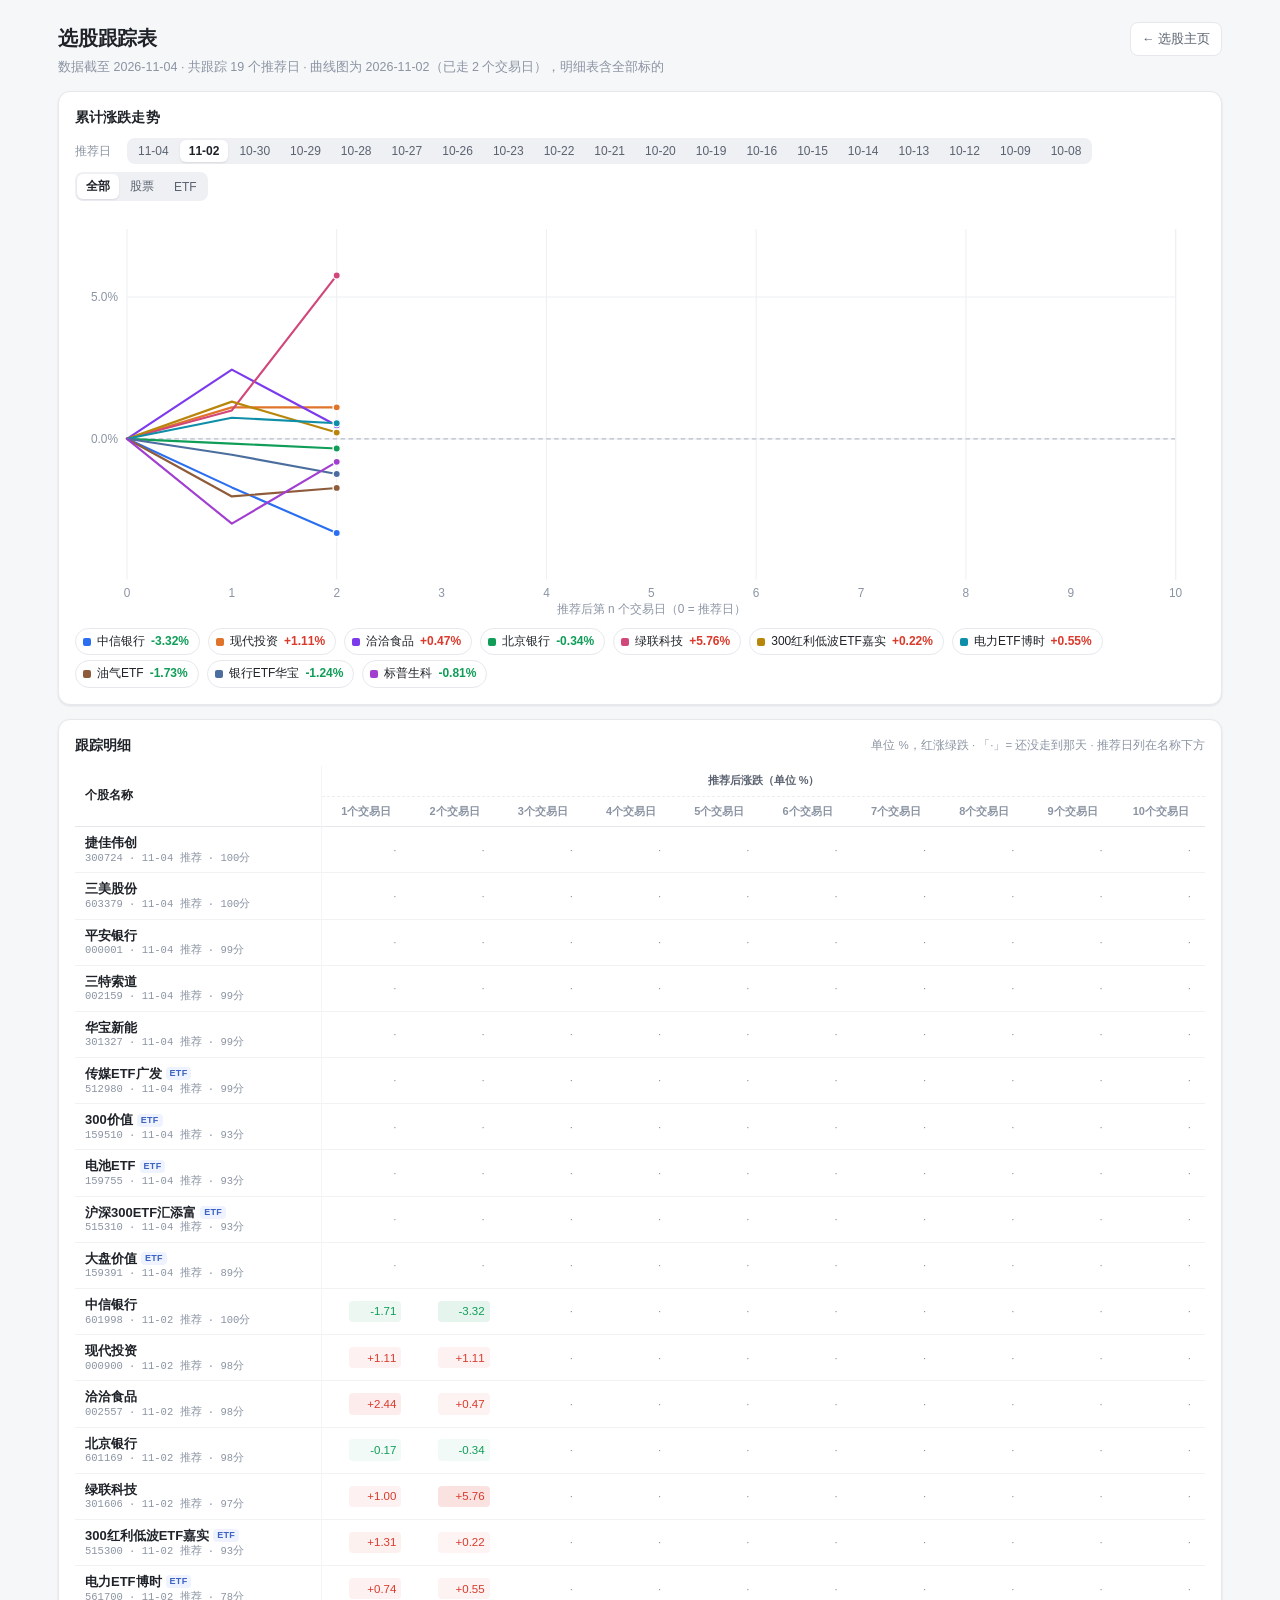
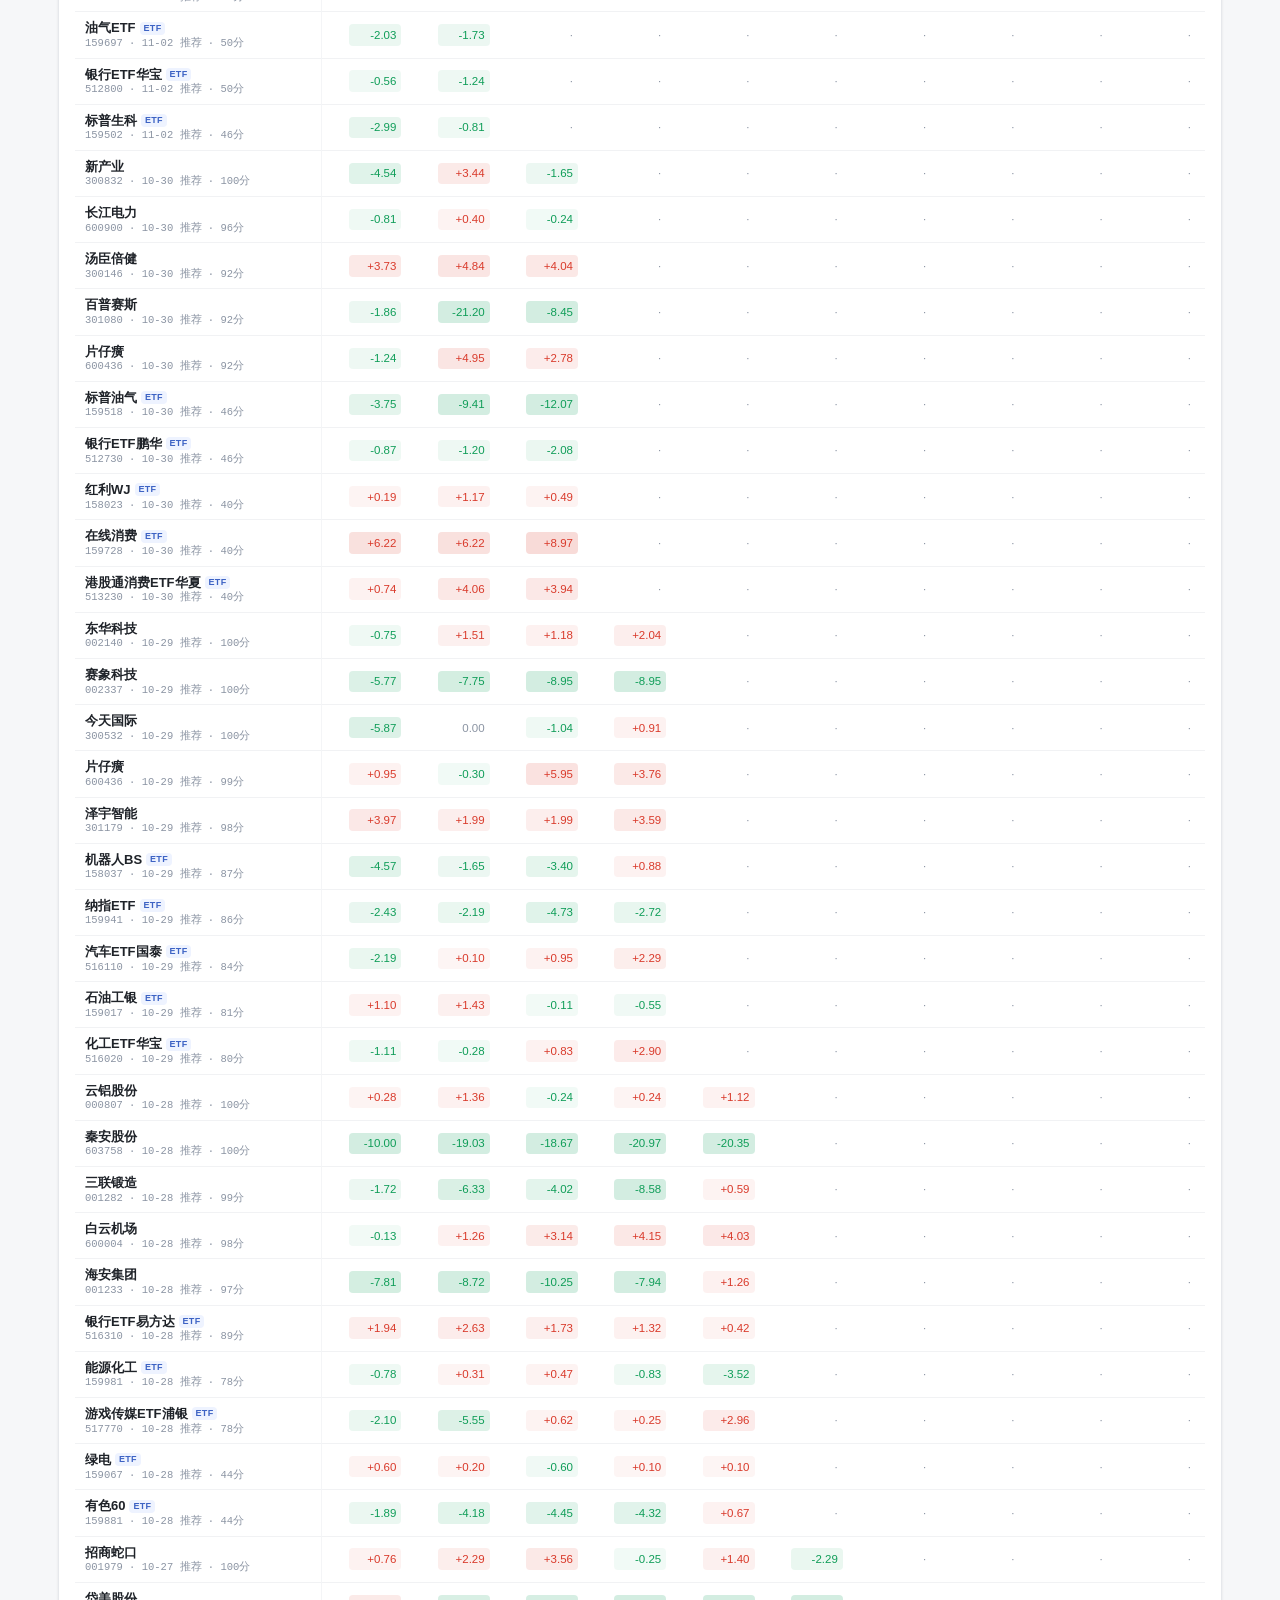
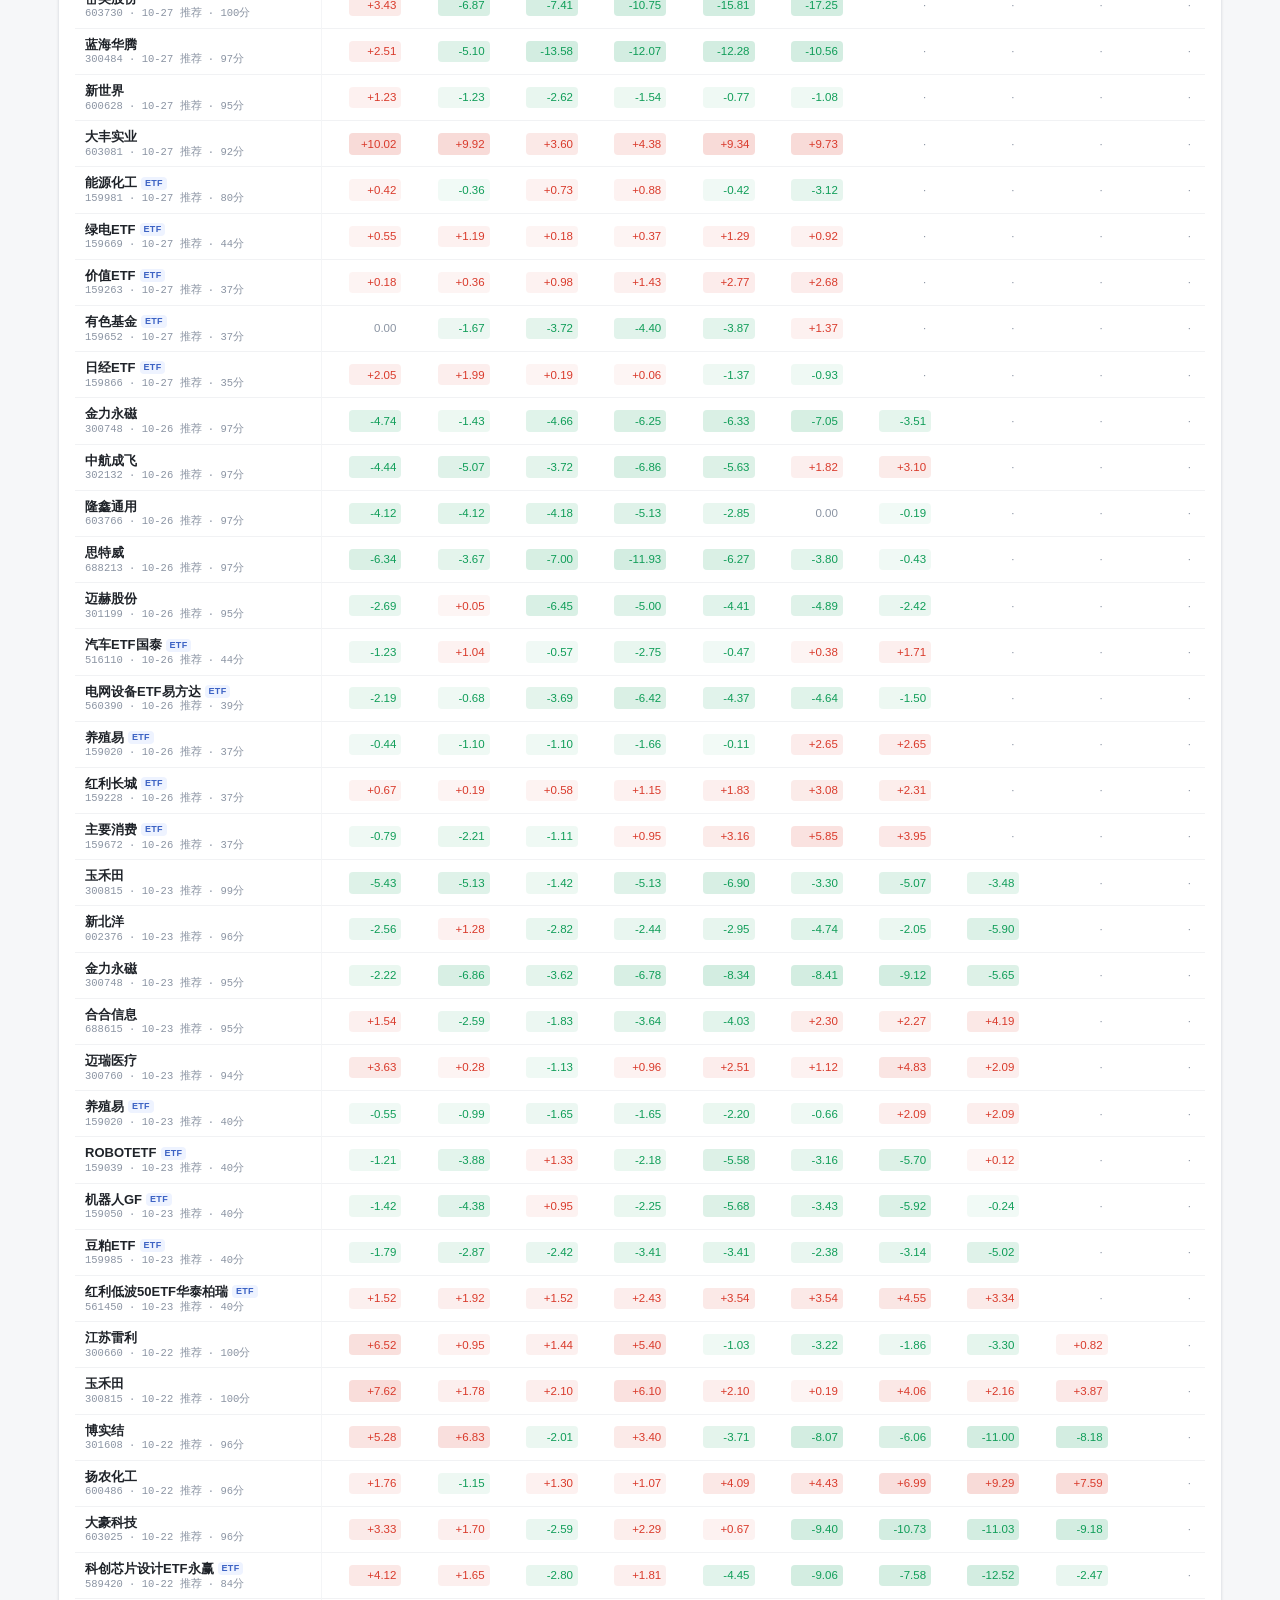
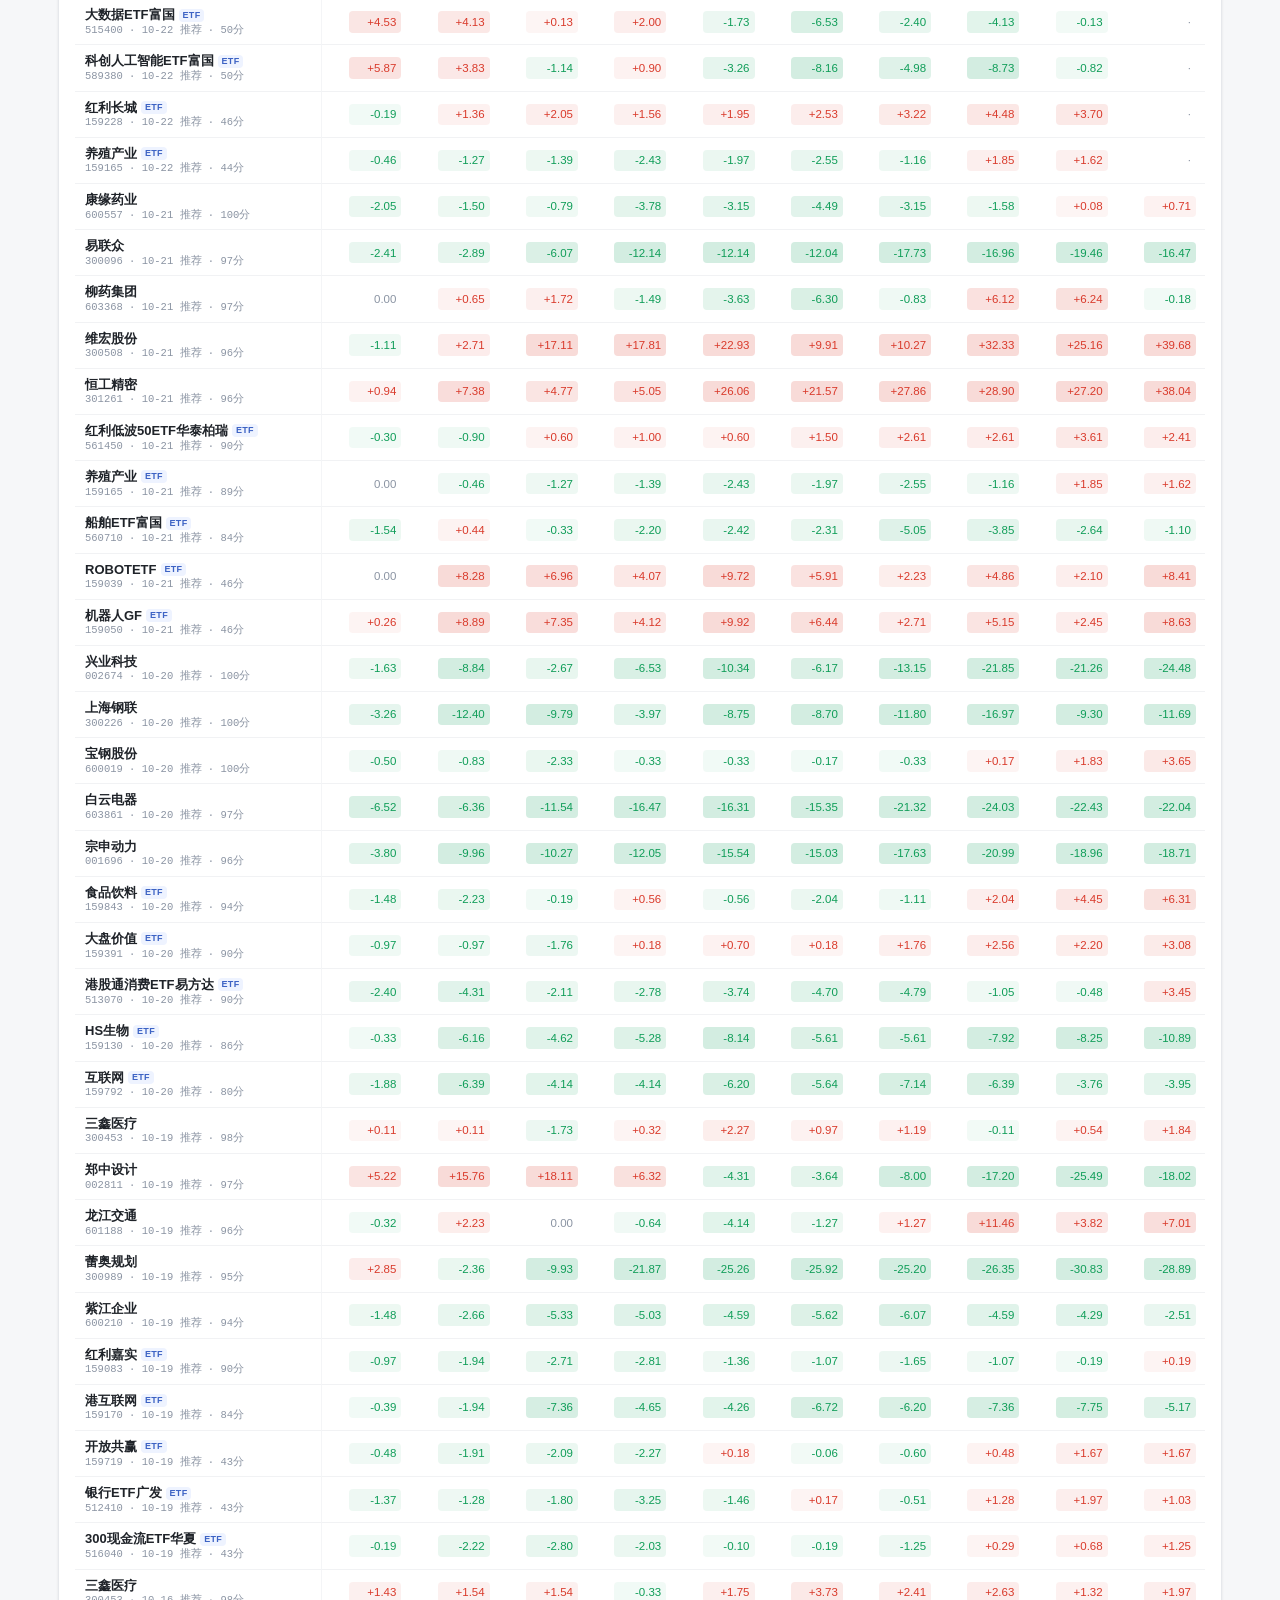
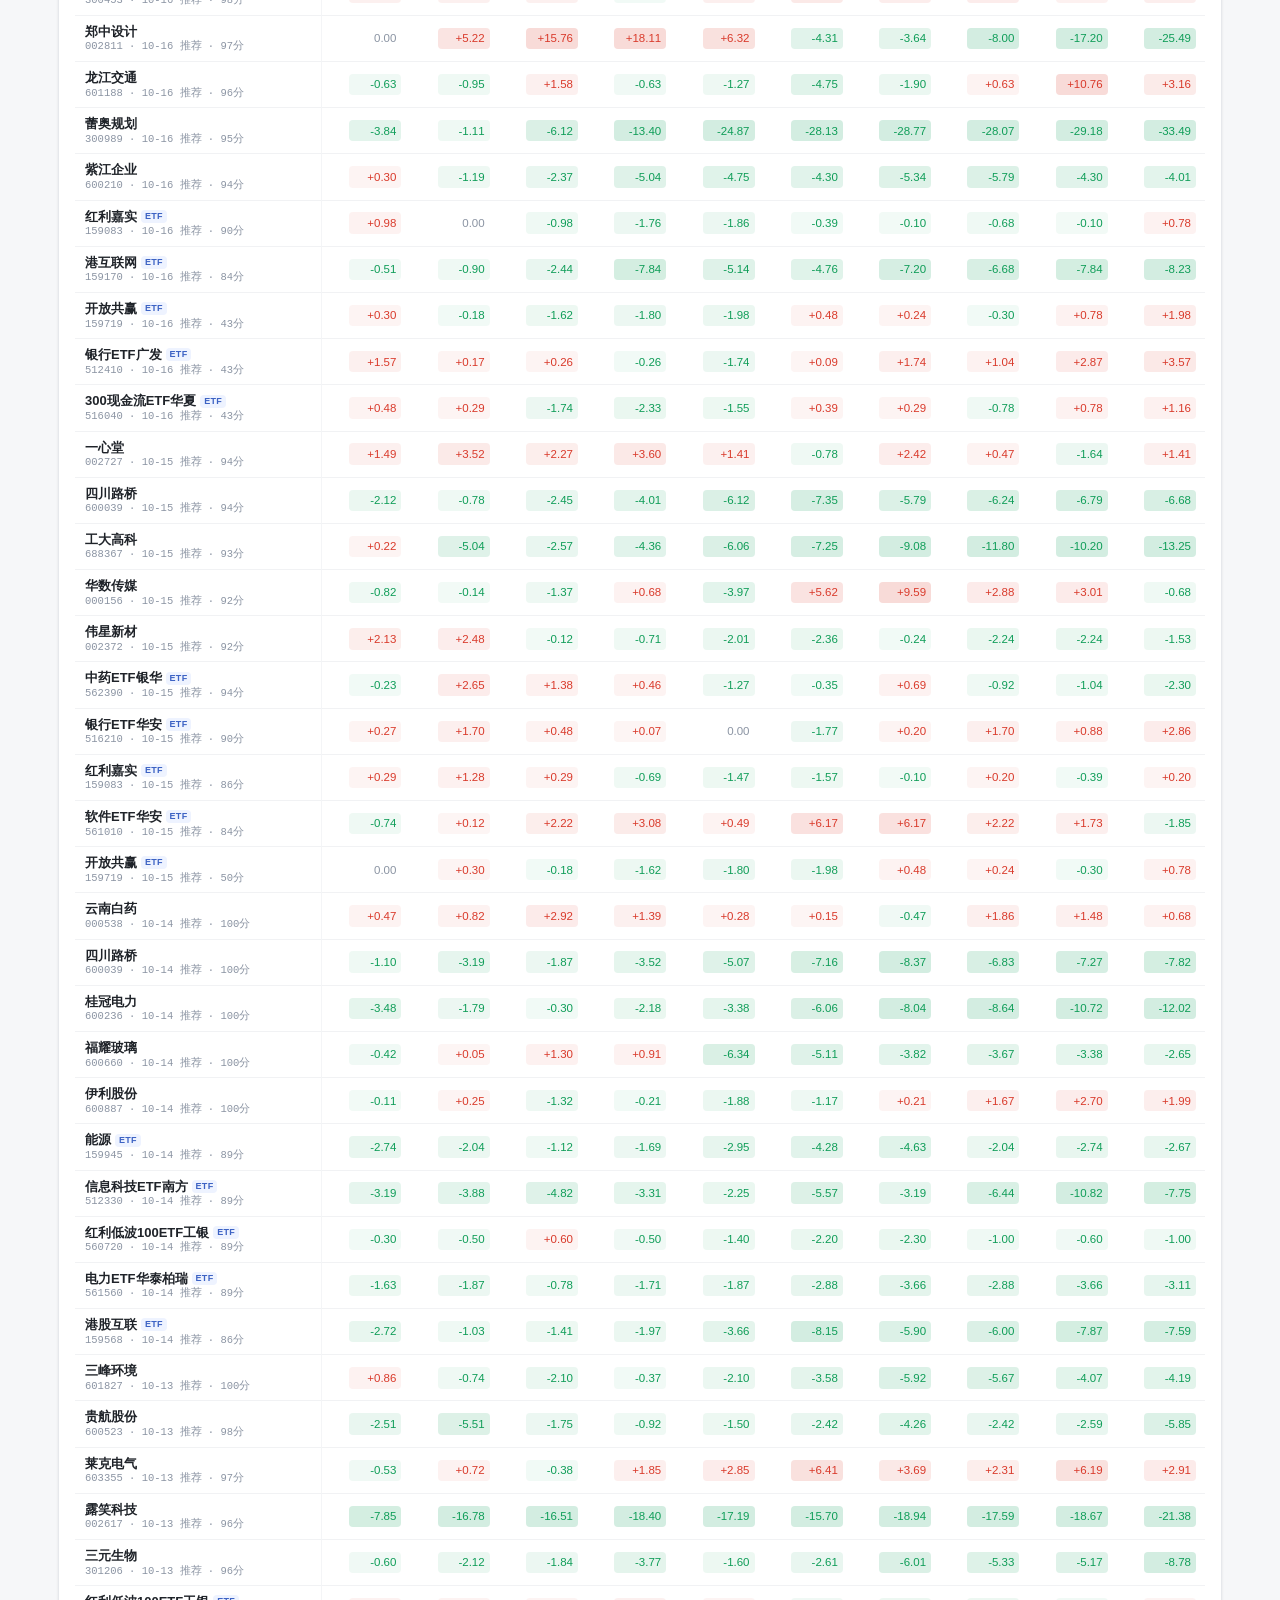
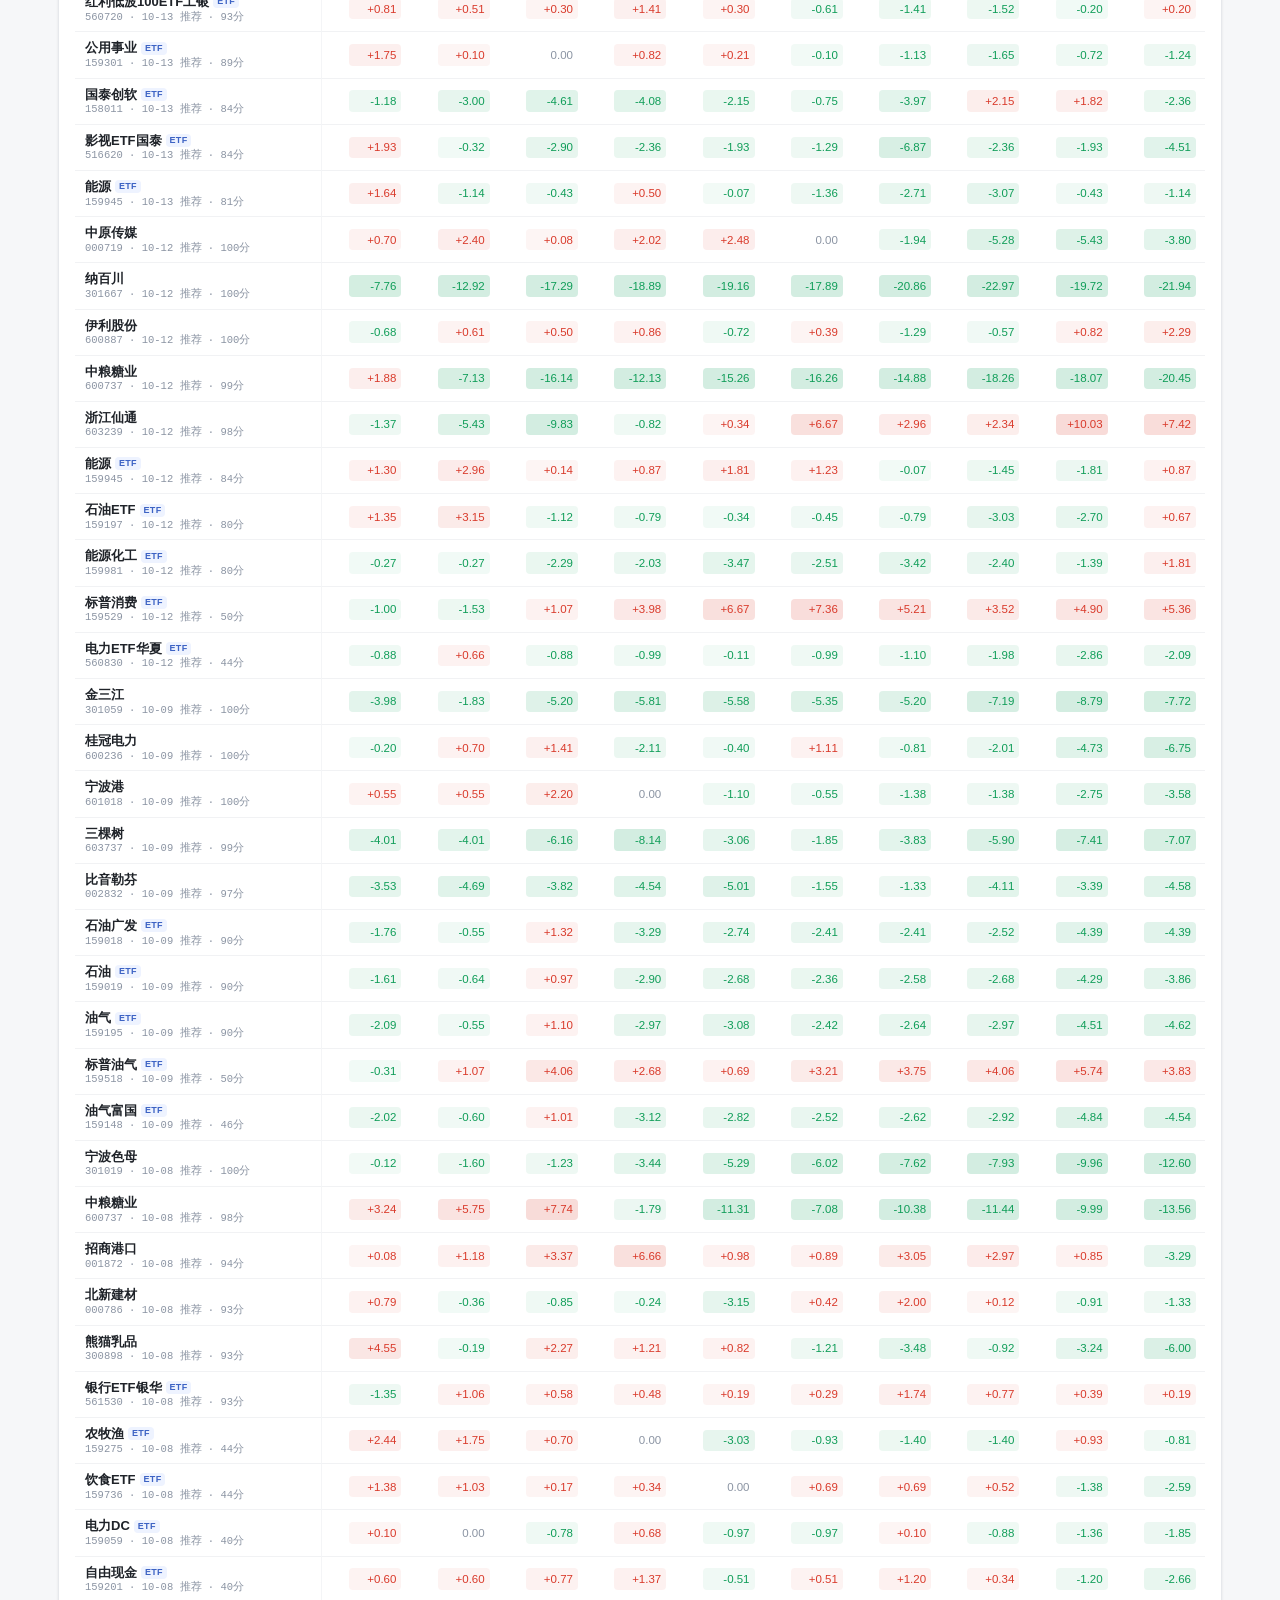
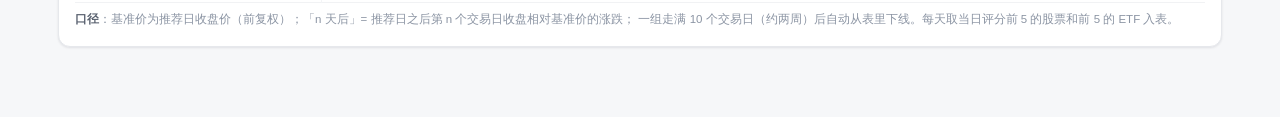
==== commit e1bd027e: "data: 更新 2026-11-05 盘后缠论买点筛选结果" ====
--- a/perf.html
+++ b/perf.html
@@ -151,7 +151,7 @@
 </div>
 
 <script>
-const DATA = {"dates":["2026-11-02","2026-10-30","2026-10-29","2026-10-28","2026-10-27","2026-10-26","2026-10-23","2026-10-22","2026-10-21","2026-10-20","2026-10-19","2026-10-16","2026-10-15","2026-10-14","2026-10-13","2026-10-12","2026-10-09","2026-10-08"],"groups":{"2026-11-02":{"base_date":"2026-11-02","rows":[{"code":"601998","name":"中信银行","type":"stock","score":100,"tags":["30分3买","5分3买"],"base_price":9.33,"rets":{"1":-1.71},"done_days":1},{"code":"000900","name":"现代投资","type":"stock","score":98,"tags":["30分2买","5分3买"],"base_price":3.6,"rets":{"1":1.11},"done_days":1},{"code":"002557","name":"洽洽食品","type":"stock","score":98,"tags":["30分2买","5分3买"],"base_price":19.28,"rets":{"1":2.44},"done_days":1},{"code":"601169","name":"北京银行","type":"stock","score":98,"tags":["30分2买","5分3买"],"base_price":5.87,"rets":{"1":-0.17},"done_days":1},{"code":"301606","name":"绿联科技","type":"stock","score":97,"tags":["30分3买","5分3买"],"base_price":53.17,"rets":{"1":1.0},"done_days":1},{"code":"515300","name":"300红利低波ETF嘉实","type":"etf","score":93,"tags":["30分2买","5分3买"],"base_price":1.373,"rets":{"1":1.31},"done_days":1},{"code":"561700","name":"电力ETF博时","type":"etf","score":78,"tags":["30分2买","5分1买"],"base_price":1.088,"rets":{"1":0.74},"done_days":1},{"code":"159697","name":"油气ETF","type":"etf","score":50,"tags":["30分3买"],"base_price":1.327,"rets":{"1":-2.03},"done_days":1},{"code":"512800","name":"银行ETF华宝","type":"etf","score":50,"tags":["30分3买"],"base_price":0.885,"rets":{"1":-0.56},"done_days":1},{"code":"159502","name":"标普生科","type":"etf","score":46,"tags":["30分3买"],"base_price":1.605,"rets":{"1":-2.99},"done_days":1}]},"2026-10-30":{"base_date":"2026-10-30","rows":[{"code":"300832","name":"新产业","type":"stock","score":100,"tags":["30分3买","5分3买"],"base_price":61.87,"rets":{"1":-4.54,"2":3.44},"done_days":2},{"code":"600900","name":"长江电力","type":"stock","score":96,"tags":["30分3买","5分1买"],"base_price":29.74,"rets":{"1":-0.81,"2":0.4},"done_days":2},{"code":"300146","name":"汤臣倍健","type":"stock","score":92,"tags":["30分3买","5分1买"],"base_price":9.91,"rets":{"1":3.73,"2":4.84},"done_days":2},{"code":"301080","name":"百普赛斯","type":"stock","score":92,"tags":["30分3买","5分3买"],"base_price":103.5,"rets":{"1":-1.86,"2":-21.2},"done_days":2},{"code":"600436","name":"片仔癀","type":"stock","score":92,"tags":["30分3买","5分2买"],"base_price":128.59,"rets":{"1":-1.24,"2":4.95},"done_days":2},{"code":"159518","name":"标普油气","type":"etf","score":46,"tags":["30分3买"],"base_price":1.466,"rets":{"1":-3.75,"2":-9.41},"done_days":2},{"code":"512730","name":"银行ETF鹏华","type":"etf","score":46,"tags":["30分3买"],"base_price":1.83,"rets":{"1":-0.87,"2":-1.2},"done_days":2},{"code":"158023","name":"红利WJ","type":"etf","score":40,"tags":["5分3买"],"base_price":1.029,"rets":{"1":0.19,"2":1.17},"done_days":2},{"code":"159728","name":"在线消费","type":"etf","score":40,"tags":["30分2买"],"base_price":0.691,"rets":{"1":6.22,"2":6.22},"done_days":2},{"code":"513230","name":"港股通消费ETF华夏","type":"etf","score":40,"tags":["5分3买"],"base_price":0.812,"rets":{"1":0.74,"2":4.06},"done_days":2}]},"2026-10-29":{"base_date":"2026-10-29","rows":[{"code":"002140","name":"东华科技","type":"stock","score":100,"tags":["30分3买","5分3买"],"base_price":9.3,"rets":{"1":-0.75,"2":1.51,"3":1.18},"done_days":3},{"code":"002337","name":"赛象科技","type":"stock","score":100,"tags":["30分3买","5分3买"],"base_price":5.03,"rets":{"1":-5.77,"2":-7.75,"3":-8.95},"done_days":3},{"code":"300532","name":"今天国际","type":"stock","score":100,"tags":["30分3买","5分3买"],"base_price":7.67,"rets":{"1":-5.87,"2":0.0,"3":-1.04},"done_days":3},{"code":"600436","name":"片仔癀","type":"stock","score":99,"tags":["30分3买","5分2买"],"base_price":127.38,"rets":{"1":0.95,"2":-0.3,"3":5.95},"done_days":3},{"code":"301179","name":"泽宇智能","type":"stock","score":98,"tags":["30分2买","5分3买"],"base_price":18.13,"rets":{"1":3.97,"2":1.99,"3":1.99},"done_days":3},{"code":"158037","name":"机器人BS","type":"etf","score":87,"tags":["30分3买","5分2买"],"base_price":1.028,"rets":{"1":-4.57,"2":-1.65,"3":-3.4},"done_days":3},{"code":"159941","name":"纳指ETF","type":"etf","score":86,"tags":["30分2买","5分3买"],"base_price":1.69,"rets":{"1":-2.43,"2":-2.19,"3":-4.73},"done_days":3},{"code":"516110","name":"汽车ETF国泰","type":"etf","score":84,"tags":["30分2买","5分1买"],"base_price":1.049,"rets":{"1":-2.19,"2":0.1,"3":0.95},"done_days":3},{"code":"159017","name":"石油工银","type":"etf","score":81,"tags":["30分2买","5分2买"],"base_price":0.911,"rets":{"1":1.1,"2":1.43,"3":-0.11},"done_days":3},{"code":"516020","name":"化工ETF华宝","type":"etf","score":80,"tags":["30分2买","5分1买"],"base_price":0.723,"rets":{"1":-1.11,"2":-0.28,"3":0.83},"done_days":3}]},"2026-10-28":{"base_date":"2026-10-28","rows":[{"code":"000807","name":"云铝股份","type":"stock","score":100,"tags":["30分3买","5分3买"],"base_price":25.02,"rets":{"1":0.28,"2":1.36,"3":-0.24,"4":0.24},"done_days":4},{"code":"603758","name":"秦安股份","type":"stock","score":100,"tags":["30分3买","5分3买"],"base_price":11.3,"rets":{"1":-10.0,"2":-19.03,"3":-18.67,"4":-20.97},"done_days":4},{"code":"001282","name":"三联锻造","type":"stock","score":99,"tags":["30分3买","5分2买"],"base_price":16.9,"rets":{"1":-1.72,"2":-6.33,"3":-4.02,"4":-8.58},"done_days":4},{"code":"600004","name":"白云机场","type":"stock","score":98,"tags":["30分2买","5分3买"],"base_price":7.95,"rets":{"1":-0.13,"2":1.26,"3":3.14,"4":4.15},"done_days":4},{"code":"001233","name":"海安集团","type":"stock","score":97,"tags":["30分3买","5分3买"],"base_price":60.98,"rets":{"1":-7.81,"2":-8.72,"3":-10.25,"4":-7.94},"done_days":4},{"code":"516310","name":"银行ETF易方达","type":"etf","score":89,"tags":["30分2买","5分3买"],"base_price":1.444,"rets":{"1":1.94,"2":2.63,"3":1.73,"4":1.32},"done_days":4},{"code":"159981","name":"能源化工","type":"etf","score":78,"tags":["30分2买","5分2买"],"base_price":1.932,"rets":{"1":-0.78,"2":0.31,"3":0.47,"4":-0.83},"done_days":4},{"code":"517770","name":"游戏传媒ETF浦银","type":"etf","score":78,"tags":["30分2买","5分1买"],"base_price":0.811,"rets":{"1":-2.1,"2":-5.55,"3":0.62,"4":0.25},"done_days":4},{"code":"159067","name":"绿电","type":"etf","score":44,"tags":["30分2买"],"base_price":1.003,"rets":{"1":0.6,"2":0.2,"3":-0.6,"4":0.1},"done_days":4},{"code":"159881","name":"有色60","type":"etf","score":44,"tags":["30分2买"],"base_price":0.741,"rets":{"1":-1.89,"2":-4.18,"3":-4.45,"4":-4.32},"done_days":4}]},"2026-10-27":{"base_date":"2026-10-27","rows":[{"code":"001979","name":"招商蛇口","type":"stock","score":100,"tags":["30分3买","5分3买"],"base_price":7.86,"rets":{"1":0.76,"2":2.29,"3":3.56,"4":-0.25,"5":1.4},"done_days":5},{"code":"603730","name":"岱美股份","type":"stock","score":100,"tags":["30分3买","5分3买"],"base_price":11.07,"rets":{"1":3.43,"2":-6.87,"3":-7.41,"4":-10.75,"5":-15.81},"done_days":5},{"code":"300484","name":"蓝海华腾","type":"stock","score":97,"tags":["30分3买","5分3买"],"base_price":13.92,"rets":{"1":2.51,"2":-5.1,"3":-13.58,"4":-12.07,"5":-12.28},"done_days":5},{"code":"600628","name":"新世界","type":"stock","score":95,"tags":["30分2买","5分3买"],"base_price":6.5,"rets":{"1":1.23,"2":-1.23,"3":-2.62,"4":-1.54,"5":-0.77},"done_days":5},{"code":"603081","name":"大丰实业","type":"stock","score":92,"tags":["30分3买","5分1买"],"base_price":10.28,"rets":{"1":10.02,"2":9.92,"3":3.6,"4":4.38,"5":9.34},"done_days":5},{"code":"159981","name":"能源化工","type":"etf","score":80,"tags":["30分2买","5分1买"],"base_price":1.924,"rets":{"1":0.42,"2":-0.36,"3":0.73,"4":0.88,"5":-0.42},"done_days":5},{"code":"159669","name":"绿电ETF","type":"etf","score":44,"tags":["30分2买"],"base_price":1.089,"rets":{"1":0.55,"2":1.19,"3":0.18,"4":0.37,"5":1.29},"done_days":5},{"code":"159263","name":"价值ETF","type":"etf","score":37,"tags":["5分3买"],"base_price":1.118,"rets":{"1":0.18,"2":0.36,"3":0.98,"4":1.43,"5":2.77},"done_days":5},{"code":"159652","name":"有色基金","type":"etf","score":37,"tags":["30分2买"],"base_price":1.318,"rets":{"1":0.0,"2":-1.67,"3":-3.72,"4":-4.4,"5":-3.87},"done_days":5},{"code":"159866","name":"日经ETF","type":"etf","score":35,"tags":["5分2买"],"base_price":1.611,"rets":{"1":2.05,"2":1.99,"3":0.19,"4":0.06,"5":-1.37},"done_days":5}]},"2026-10-26":{"base_date":"2026-10-26","rows":[{"code":"300748","name":"金力永磁","type":"stock","score":97,"tags":["30分3买","5分3买"],"base_price":25.1,"rets":{"1":-4.74,"2":-1.43,"3":-4.66,"4":-6.25,"5":-6.33,"6":-7.05},"done_days":6},{"code":"302132","name":"中航成飞","type":"stock","score":97,"tags":["30分3买","5分3买"],"base_price":67.51,"rets":{"1":-4.44,"2":-5.07,"3":-3.72,"4":-6.86,"5":-5.63,"6":1.82},"done_days":6},{"code":"603766","name":"隆鑫通用","type":"stock","score":97,"tags":["30分3买","5分3买"],"base_price":15.79,"rets":{"1":-4.12,"2":-4.12,"3":-4.18,"4":-5.13,"5":-2.85,"6":0.0},"done_days":6},{"code":"688213","name":"思特威","type":"stock","score":97,"tags":["30分3买","5分3买"],"base_price":108.69,"rets":{"1":-6.34,"2":-3.67,"3":-7.0,"4":-11.93,"5":-6.27,"6":-3.8},"done_days":6},{"code":"301199","name":"迈赫股份","type":"stock","score":95,"tags":["30分3买","5分2买"],"base_price":18.61,"rets":{"1":-2.69,"2":0.05,"3":-6.45,"4":-5.0,"5":-4.41,"6":-4.89},"done_days":6},{"code":"516110","name":"汽车ETF国泰","type":"etf","score":44,"tags":["5分3买"],"base_price":1.055,"rets":{"1":-1.23,"2":1.04,"3":-0.57,"4":-2.75,"5":-0.47,"6":0.38},"done_days":6},{"code":"560390","name":"电网设备ETF易方达","type":"etf","score":39,"tags":["5分2买"],"base_price":0.732,"rets":{"1":-2.19,"2":-0.68,"3":-3.69,"4":-6.42,"5":-4.37,"6":-4.64},"done_days":6},{"code":"159020","name":"养殖易","type":"etf","score":37,"tags":["30分2买"],"base_price":0.906,"rets":{"1":-0.44,"2":-1.1,"3":-1.1,"4":-1.66,"5":-0.11,"6":2.65},"done_days":6},{"code":"159228","name":"红利长城","type":"etf","score":37,"tags":["30分2买"],"base_price":1.04,"rets":{"1":0.67,"2":0.19,"3":0.58,"4":1.15,"5":1.83,"6":3.08},"done_days":6},{"code":"159672","name":"主要消费","type":"etf","score":37,"tags":["5分3买"],"base_price":0.633,"rets":{"1":-0.79,"2":-2.21,"3":-1.11,"4":0.95,"5":3.16,"6":5.85},"done_days":6}]},"2026-10-23":{"base_date":"2026-10-23","rows":[{"code":"300815","name":"玉禾田","type":"stock","score":99,"tags":["30分3买","5分2买"],"base_price":16.95,"rets":{"1":-5.43,"2":-5.13,"3":-1.42,"4":-5.13,"5":-6.9,"6":-3.3,"7":-5.07},"done_days":7},{"code":"002376","name":"新北洋","type":"stock","score":96,"tags":["30分3买","5分2买"],"base_price":7.8,"rets":{"1":-2.56,"2":1.28,"3":-2.82,"4":-2.44,"5":-2.95,"6":-4.74,"7":-2.05},"done_days":7},{"code":"300748","name":"金力永磁","type":"stock","score":95,"tags":["30分3买","5分2买"],"base_price":25.67,"rets":{"1":-2.22,"2":-6.86,"3":-3.62,"4":-6.78,"5":-8.34,"6":-8.41,"7":-9.12},"done_days":7},{"code":"688615","name":"合合信息","type":"stock","score":95,"tags":["30分3买","5分2买"],"base_price":95.02,"rets":{"1":1.54,"2":-2.59,"3":-1.83,"4":-3.64,"5":-4.03,"6":2.3,"7":2.27},"done_days":7},{"code":"300760","name":"迈瑞医疗","type":"stock","score":94,"tags":["30分3买","5分3买"],"base_price":177.3,"rets":{"1":3.63,"2":0.28,"3":-1.13,"4":0.96,"5":2.51,"6":1.12,"7":4.83},"done_days":7},{"code":"159020","name":"养殖易","type":"etf","score":40,"tags":["30分2买"],"base_price":0.911,"rets":{"1":-0.55,"2":-0.99,"3":-1.65,"4":-1.65,"5":-2.2,"6":-0.66,"7":2.09},"done_days":7},{"code":"159039","name":"ROBOTETF","type":"etf","score":40,"tags":["30分3买"],"base_price":0.824,"rets":{"1":-1.21,"2":-3.88,"3":1.33,"4":-2.18,"5":-5.58,"6":-3.16,"7":-5.7},"done_days":7},{"code":"159050","name":"机器人GF","type":"etf","score":40,"tags":["30分3买"],"base_price":0.845,"rets":{"1":-1.42,"2":-4.38,"3":0.95,"4":-2.25,"5":-5.68,"6":-3.43,"7":-5.92},"done_days":7},{"code":"159985","name":"豆粕ETF","type":"etf","score":40,"tags":["5分3买"],"base_price":2.229,"rets":{"1":-1.79,"2":-2.87,"3":-2.42,"4":-3.41,"5":-3.41,"6":-2.38,"7":-3.14},"done_days":7},{"code":"561450","name":"红利低波50ETF华泰柏瑞","type":"etf","score":40,"tags":["30分3买"],"base_price":0.988,"rets":{"1":1.52,"2":1.92,"3":1.52,"4":2.43,"5":3.54,"6":3.54,"7":4.55},"done_days":7}]},"2026-10-22":{"base_date":"2026-10-22","rows":[{"code":"300660","name":"江苏雷利","type":"stock","score":100,"tags":["30分3买","5分3买"],"base_price":24.25,"rets":{"1":6.52,"2":0.95,"3":1.44,"4":5.4,"5":-1.03,"6":-3.22,"7":-1.86,"8":-3.3},"done_days":8},{"code":"300815","name":"玉禾田","type":"stock","score":100,"tags":["30分3买","5分3买"],"base_price":15.75,"rets":{"1":7.62,"2":1.78,"3":2.1,"4":6.1,"5":2.1,"6":0.19,"7":4.06,"8":2.16},"done_days":8},{"code":"301608","name":"博实结","type":"stock","score":96,"tags":["30分3买","5分1买"],"base_price":53.17,"rets":{"1":5.28,"2":6.83,"3":-2.01,"4":3.4,"5":-3.71,"6":-8.07,"7":-6.06,"8":-11.0},"done_days":8},{"code":"600486","name":"扬农化工","type":"stock","score":96,"tags":["30分3买","5分1买"],"base_price":52.33,"rets":{"1":1.76,"2":-1.15,"3":1.3,"4":1.07,"5":4.09,"6":4.43,"7":6.99,"8":9.29},"done_days":8},{"code":"603025","name":"大豪科技","type":"stock","score":96,"tags":["30分3买","5分1买"],"base_price":13.51,"rets":{"1":3.33,"2":1.7,"3":-2.59,"4":2.29,"5":0.67,"6":-9.4,"7":-10.73,"8":-11.03},"done_days":8},{"code":"589420","name":"科创芯片设计ETF永赢","type":"etf","score":84,"tags":["30分2买","5分1买"],"base_price":0.607,"rets":{"1":4.12,"2":1.65,"3":-2.8,"4":1.81,"5":-4.45,"6":-9.06,"7":-7.58,"8":-12.52},"done_days":8},{"code":"515400","name":"大数据ETF富国","type":"etf","score":50,"tags":["30分3买"],"base_price":0.75,"rets":{"1":4.53,"2":4.13,"3":0.13,"4":2.0,"5":-1.73,"6":-6.53,"7":-2.4,"8":-4.13},"done_days":8},{"code":"589380","name":"科创人工智能ETF富国","type":"etf","score":50,"tags":["30分3买"],"base_price":1.226,"rets":{"1":5.87,"2":3.83,"3":-1.14,"4":0.9,"5":-3.26,"6":-8.16,"7":-4.98,"8":-8.73},"done_days":8},{"code":"159228","name":"红利长城","type":"etf","score":46,"tags":["30分3买"],"base_price":1.026,"rets":{"1":-0.19,"2":1.36,"3":2.05,"4":1.56,"5":1.95,"6":2.53,"7":3.22,"8":4.48},"done_days":8},{"code":"159165","name":"养殖产业","type":"etf","score":44,"tags":["30分2买"],"base_price":0.863,"rets":{"1":-0.46,"2":-1.27,"3":-1.39,"4":-2.43,"5":-1.97,"6":-2.55,"7":-1.16,"8":1.85},"done_days":8}]},"2026-10-21":{"base_date":"2026-10-21","rows":[{"code":"600557","name":"康缘药业","type":"stock","score":100,"tags":["30分3买","5分3买"],"base_price":12.69,"rets":{"1":-2.05,"2":-1.5,"3":-0.79,"4":-3.78,"5":-3.15,"6":-4.49,"7":-3.15,"8":-1.58,"9":0.08},"done_days":9},{"code":"300096","name":"易联众","type":"stock","score":97,"tags":["30分3买","5分3买"],"base_price":10.38,"rets":{"1":-2.41,"2":-2.89,"3":-6.07,"4":-12.14,"5":-12.14,"6":-12.04,"7":-17.73,"8":-16.96,"9":-19.46},"done_days":9},{"code":"603368","name":"柳药集团","type":"stock","score":97,"tags":["30分3买","5分3买"],"base_price":16.82,"rets":{"1":0.0,"2":0.65,"3":1.72,"4":-1.49,"5":-3.63,"6":-6.3,"7":-0.83,"8":6.12,"9":6.24},"done_days":9},{"code":"300508","name":"维宏股份","type":"stock","score":96,"tags":["30分3买","5分1买"],"base_price":33.19,"rets":{"1":-1.11,"2":2.71,"3":17.11,"4":17.81,"5":22.93,"6":9.91,"7":10.27,"8":32.33,"9":25.16},"done_days":9},{"code":"301261","name":"恒工精密","type":"stock","score":96,"tags":["30分3买","5分1买"],"base_price":49.89,"rets":{"1":0.94,"2":7.38,"3":4.77,"4":5.05,"5":26.06,"6":21.57,"7":27.86,"8":28.9,"9":27.2},"done_days":9},{"code":"561450","name":"红利低波50ETF华泰柏瑞","type":"etf","score":90,"tags":["30分3买","5分1买"],"base_price":0.997,"rets":{"1":-0.3,"2":-0.9,"3":0.6,"4":1.0,"5":0.6,"6":1.5,"7":2.61,"8":2.61,"9":3.61},"done_days":9},{"code":"159165","name":"养殖产业","type":"etf","score":89,"tags":["30分2买","5分3买"],"base_price":0.863,"rets":{"1":0.0,"2":-0.46,"3":-1.27,"4":-1.39,"5":-2.43,"6":-1.97,"7":-2.55,"8":-1.16,"9":1.85},"done_days":9},{"code":"560710","name":"船舶ETF富国","type":"etf","score":84,"tags":["30分2买","5分1买"],"base_price":0.91,"rets":{"1":-1.54,"2":0.44,"3":-0.33,"4":-2.2,"5":-2.42,"6":-2.31,"7":-5.05,"8":-3.85,"9":-2.64},"done_days":9},{"code":"159039","name":"ROBOTETF","type":"etf","score":46,"tags":["30分3买"],"base_price":0.761,"rets":{"1":0.0,"2":8.28,"3":6.96,"4":4.07,"5":9.72,"6":5.91,"7":2.23,"8":4.86,"9":2.1},"done_days":9},{"code":"159050","name":"机器人GF","type":"etf","score":46,"tags":["30分3买"],"base_price":0.776,"rets":{"1":0.26,"2":8.89,"3":7.35,"4":4.12,"5":9.92,"6":6.44,"7":2.71,"8":5.15,"9":2.45},"done_days":9}]},"2026-10-20":{"base_date":"2026-10-20","rows":[{"code":"002674","name":"兴业科技","type":"stock","score":100,"tags":["30分3买","5分3买"],"base_price":22.06,"rets":{"1":-1.63,"2":-8.84,"3":-2.67,"4":-6.53,"5":-10.34,"6":-6.17,"7":-13.15,"8":-21.85,"9":-21.26,"10":-24.48},"done_days":10},{"code":"300226","name":"上海钢联","type":"stock","score":100,"tags":["30分3买","5分3买"],"base_price":18.39,"rets":{"1":-3.26,"2":-12.4,"3":-9.79,"4":-3.97,"5":-8.75,"6":-8.7,"7":-11.8,"8":-16.97,"9":-9.3,"10":-11.69},"done_days":10},{"code":"600019","name":"宝钢股份","type":"stock","score":100,"tags":["30分3买","5分3买"],"base_price":6.02,"rets":{"1":-0.5,"2":-0.83,"3":-2.33,"4":-0.33,"5":-0.33,"6":-0.17,"7":-0.33,"8":0.17,"9":1.83,"10":3.65},"done_days":10},{"code":"603861","name":"白云电器","type":"stock","score":97,"tags":["30分3买","5分3买"],"base_price":12.57,"rets":{"1":-6.52,"2":-6.36,"3":-11.54,"4":-16.47,"5":-16.31,"6":-15.35,"7":-21.32,"8":-24.03,"9":-22.43,"10":-22.04},"done_days":10},{"code":"001696","name":"宗申动力","type":"stock","score":96,"tags":["30分3买","5分1买"],"base_price":15.77,"rets":{"1":-3.8,"2":-9.96,"3":-10.27,"4":-12.05,"5":-15.54,"6":-15.03,"7":-17.63,"8":-20.99,"9":-18.96,"10":-18.71},"done_days":10},{"code":"159843","name":"食品饮料","type":"etf","score":94,"tags":["30分3买","5分2买"],"base_price":0.539,"rets":{"1":-1.48,"2":-2.23,"3":-0.19,"4":0.56,"5":-0.56,"6":-2.04,"7":-1.11,"8":2.04,"9":4.45,"10":6.31},"done_days":10},{"code":"159391","name":"大盘价值","type":"etf","score":90,"tags":["30分3买","5分2买"],"base_price":1.135,"rets":{"1":-0.97,"2":-0.97,"3":-1.76,"4":0.18,"5":0.7,"6":0.18,"7":1.76,"8":2.56,"9":2.2,"10":3.08},"done_days":10},{"code":"513070","name":"港股通消费ETF易方达","type":"etf","score":90,"tags":["30分3买","5分1买"],"base_price":1.043,"rets":{"1":-2.4,"2":-4.31,"3":-2.11,"4":-2.78,"5":-3.74,"6":-4.7,"7":-4.79,"8":-1.05,"9":-0.48,"10":3.45},"done_days":10},{"code":"159130","name":"HS生物","type":"etf","score":86,"tags":["30分2买","5分3买"],"base_price":0.909,"rets":{"1":-0.33,"2":-6.16,"3":-4.62,"4":-5.28,"5":-8.14,"6":-5.61,"7":-5.61,"8":-7.92,"9":-8.25,"10":-10.89},"done_days":10},{"code":"159792","name":"互联网","type":"etf","score":80,"tags":["30分2买","5分1买"],"base_price":0.532,"rets":{"1":-1.88,"2":-6.39,"3":-4.14,"4":-4.14,"5":-6.2,"6":-5.64,"7":-7.14,"8":-6.39,"9":-3.76,"10":-3.95},"done_days":10}]},"2026-10-19":{"base_date":"2026-10-19","rows":[{"code":"300453","name":"三鑫医疗","type":"stock","score":98,"tags":["30分2买","5分3买"],"base_price":9.25,"rets":{"1":0.11,"2":0.11,"3":-1.73,"4":0.32,"5":2.27,"6":0.97,"7":1.19,"8":-0.11,"9":0.54,"10":1.84},"done_days":10},{"code":"002811","name":"郑中设计","type":"stock","score":97,"tags":["30分3买","5分3买"],"base_price":20.87,"rets":{"1":5.22,"2":15.76,"3":18.11,"4":6.32,"5":-4.31,"6":-3.64,"7":-8.0,"8":-17.2,"9":-25.49,"10":-18.02},"done_days":10},{"code":"601188","name":"龙江交通","type":"stock","score":96,"tags":["30分3买","5分1买"],"base_price":3.14,"rets":{"1":-0.32,"2":2.23,"3":0.0,"4":-0.64,"5":-4.14,"6":-1.27,"7":1.27,"8":11.46,"9":3.82,"10":7.01},"done_days":10},{"code":"300989","name":"蕾奥规划","type":"stock","score":95,"tags":["30分3买","5分3买"],"base_price":16.51,"rets":{"1":2.85,"2":-2.36,"3":-9.93,"4":-21.87,"5":-25.26,"6":-25.92,"7":-25.2,"8":-26.35,"9":-30.83,"10":-28.89},"done_days":10},{"code":"600210","name":"紫江企业","type":"stock","score":94,"tags":["30分2买","5分3买"],"base_price":6.76,"rets":{"1":-1.48,"2":-2.66,"3":-5.33,"4":-5.03,"5":-4.59,"6":-5.62,"7":-6.07,"8":-4.59,"9":-4.29,"10":-2.51},"done_days":10},{"code":"159083","name":"红利嘉实","type":"etf","score":90,"tags":["30分3买","5分2买"],"base_price":1.032,"rets":{"1":-0.97,"2":-1.94,"3":-2.71,"4":-2.81,"5":-1.36,"6":-1.07,"7":-1.65,"8":-1.07,"9":-0.19,"10":0.19},"done_days":10},{"code":"159170","name":"港互联网","type":"etf","score":84,"tags":["30分2买","5分2买"],"base_price":0.774,"rets":{"1":-0.39,"2":-1.94,"3":-7.36,"4":-4.65,"5":-4.26,"6":-6.72,"7":-6.2,"8":-7.36,"9":-7.75,"10":-5.17},"done_days":10},{"code":"159719","name":"开放共赢","type":"etf","score":43,"tags":["30分3买"],"base_price":1.675,"rets":{"1":-0.48,"2":-1.91,"3":-2.09,"4":-2.27,"5":0.18,"6":-0.06,"7":-0.6,"8":0.48,"9":1.67,"10":1.67},"done_days":10},{"code":"512410","name":"银行ETF广发","type":"etf","score":43,"tags":["30分3买"],"base_price":1.168,"rets":{"1":-1.37,"2":-1.28,"3":-1.8,"4":-3.25,"5":-1.46,"6":0.17,"7":-0.51,"8":1.28,"9":1.97,"10":1.03},"done_days":10},{"code":"516040","name":"300现金流ETF华夏","type":"etf","score":43,"tags":["30分3买"],"base_price":1.037,"rets":{"1":-0.19,"2":-2.22,"3":-2.8,"4":-2.03,"5":-0.1,"6":-0.19,"7":-1.25,"8":0.29,"9":0.68,"10":1.25},"done_days":10}]},"2026-10-16":{"base_date":"2026-10-16","rows":[{"code":"300453","name":"三鑫医疗","type":"stock","score":98,"tags":["30分2买","5分3买"],"base_price":9.12,"rets":{"1":1.43,"2":1.54,"3":1.54,"4":-0.33,"5":1.75,"6":3.73,"7":2.41,"8":2.63,"9":1.32,"10":1.97},"done_days":10},{"code":"002811","name":"郑中设计","type":"stock","score":97,"tags":["30分3买","5分3买"],"base_price":20.87,"rets":{"1":0.0,"2":5.22,"3":15.76,"4":18.11,"5":6.32,"6":-4.31,"7":-3.64,"8":-8.0,"9":-17.2,"10":-25.49},"done_days":10},{"code":"601188","name":"龙江交通","type":"stock","score":96,"tags":["30分3买","5分1买"],"base_price":3.16,"rets":{"1":-0.63,"2":-0.95,"3":1.58,"4":-0.63,"5":-1.27,"6":-4.75,"7":-1.9,"8":0.63,"9":10.76,"10":3.16},"done_days":10},{"code":"300989","name":"蕾奥规划","type":"stock","score":95,"tags":["30分3买","5分3买"],"base_price":17.17,"rets":{"1":-3.84,"2":-1.11,"3":-6.12,"4":-13.4,"5":-24.87,"6":-28.13,"7":-28.77,"8":-28.07,"9":-29.18,"10":-33.49},"done_days":10},{"code":"600210","name":"紫江企业","type":"stock","score":94,"tags":["30分2买","5分3买"],"base_price":6.74,"rets":{"1":0.3,"2":-1.19,"3":-2.37,"4":-5.04,"5":-4.75,"6":-4.3,"7":-5.34,"8":-5.79,"9":-4.3,"10":-4.01},"done_days":10},{"code":"159083","name":"红利嘉实","type":"etf","score":90,"tags":["30分3买","5分2买"],"base_price":1.022,"rets":{"1":0.98,"2":0.0,"3":-0.98,"4":-1.76,"5":-1.86,"6":-0.39,"7":-0.1,"8":-0.68,"9":-0.1,"10":0.78},"done_days":10},{"code":"159170","name":"港互联网","type":"etf","score":84,"tags":["30分2买","5分2买"],"base_price":0.778,"rets":{"1":-0.51,"2":-0.9,"3":-2.44,"4":-7.84,"5":-5.14,"6":-4.76,"7":-7.2,"8":-6.68,"9":-7.84,"10":-8.23},"done_days":10},{"code":"159719","name":"开放共赢","type":"etf","score":43,"tags":["30分3买"],"base_price":1.67,"rets":{"1":0.3,"2":-0.18,"3":-1.62,"4":-1.8,"5":-1.98,"6":0.48,"7":0.24,"8":-0.3,"9":0.78,"10":1.98},"done_days":10},{"code":"512410","name":"银行ETF广发","type":"etf","score":43,"tags":["30分3买"],"base_price":1.15,"rets":{"1":1.57,"2":0.17,"3":0.26,"4":-0.26,"5":-1.74,"6":0.09,"7":1.74,"8":1.04,"9":2.87,"10":3.57},"done_days":10},{"code":"516040","name":"300现金流ETF华夏","type":"etf","score":43,"tags":["30分3买"],"base_price":1.032,"rets":{"1":0.48,"2":0.29,"3":-1.74,"4":-2.33,"5":-1.55,"6":0.39,"7":0.29,"8":-0.78,"9":0.78,"10":1.16},"done_days":10}]},"2026-10-15":{"base_date":"2026-10-15","rows":[{"code":"002727","name":"一心堂","type":"stock","score":94,"tags":["30分3买","5分3买"],"base_price":12.79,"rets":{"1":1.49,"2":3.52,"3":2.27,"4":3.6,"5":1.41,"6":-0.78,"7":2.42,"8":0.47,"9":-1.64,"10":1.41},"done_days":10},{"code":"600039","name":"四川路桥","type":"stock","score":94,"tags":["30分3买","5分3买"],"base_price":8.98,"rets":{"1":-2.12,"2":-0.78,"3":-2.45,"4":-4.01,"5":-6.12,"6":-7.35,"7":-5.79,"8":-6.24,"9":-6.79,"10":-6.68},"done_days":10},{"code":"688367","name":"工大高科","type":"stock","score":93,"tags":["30分2买","5分3买"],"base_price":31.18,"rets":{"1":0.22,"2":-5.04,"3":-2.57,"4":-4.36,"5":-6.06,"6":-7.25,"7":-9.08,"8":-11.8,"9":-10.2,"10":-13.25},"done_days":10},{"code":"000156","name":"华数传媒","type":"stock","score":92,"tags":["30分3买","5分1买"],"base_price":7.3,"rets":{"1":-0.82,"2":-0.14,"3":-1.37,"4":0.68,"5":-3.97,"6":5.62,"7":9.59,"8":2.88,"9":3.01,"10":-0.68},"done_days":10},{"code":"002372","name":"伟星新材","type":"stock","score":92,"tags":["30分3买","5分1买"],"base_price":8.47,"rets":{"1":2.13,"2":2.48,"3":-0.12,"4":-0.71,"5":-2.01,"6":-2.36,"7":-0.24,"8":-2.24,"9":-2.24,"10":-1.53},"done_days":10},{"code":"562390","name":"中药ETF银华","type":"etf","score":94,"tags":["30分3买","5分2买"],"base_price":0.869,"rets":{"1":-0.23,"2":2.65,"3":1.38,"4":0.46,"5":-1.27,"6":-0.35,"7":0.69,"8":-0.92,"9":-1.04,"10":-2.3},"done_days":10},{"code":"516210","name":"银行ETF华安","type":"etf","score":90,"tags":["30分3买","5分1买"],"base_price":1.471,"rets":{"1":0.27,"2":1.7,"3":0.48,"4":0.07,"5":0.0,"6":-1.77,"7":0.2,"8":1.7,"9":0.88,"10":2.86},"done_days":10},{"code":"159083","name":"红利嘉实","type":"etf","score":86,"tags":["30分3买","5分1买"],"base_price":1.019,"rets":{"1":0.29,"2":1.28,"3":0.29,"4":-0.69,"5":-1.47,"6":-1.57,"7":-0.1,"8":0.2,"9":-0.39,"10":0.2},"done_days":10},{"code":"561010","name":"软件ETF华安","type":"etf","score":84,"tags":["30分2买","5分2买"],"base_price":0.811,"rets":{"1":-0.74,"2":0.12,"3":2.22,"4":3.08,"5":0.49,"6":6.17,"7":6.17,"8":2.22,"9":1.73,"10":-1.85},"done_days":10},{"code":"159719","name":"开放共赢","type":"etf","score":50,"tags":["30分3买"],"base_price":1.67,"rets":{"1":0.0,"2":0.3,"3":-0.18,"4":-1.62,"5":-1.8,"6":-1.98,"7":0.48,"8":0.24,"9":-0.3,"10":0.78},"done_days":10}]},"2026-10-14":{"base_date":"2026-10-14","rows":[{"code":"000538","name":"云南白药","type":"stock","score":100,"tags":["30分3买","5分3买"],"base_price":52.65,"rets":{"1":0.47,"2":0.82,"3":2.92,"4":1.39,"5":0.28,"6":0.15,"7":-0.47,"8":1.86,"9":1.48,"10":0.68},"done_days":10},{"code":"600039","name":"四川路桥","type":"stock","score":100,"tags":["30分3买","5分3买"],"base_price":9.08,"rets":{"1":-1.1,"2":-3.19,"3":-1.87,"4":-3.52,"5":-5.07,"6":-7.16,"7":-8.37,"8":-6.83,"9":-7.27,"10":-7.82},"done_days":10},{"code":"600236","name":"桂冠电力","type":"stock","score":100,"tags":["30分3买","5分3买"],"base_price":10.07,"rets":{"1":-3.48,"2":-1.79,"3":-0.3,"4":-2.18,"5":-3.38,"6":-6.06,"7":-8.04,"8":-8.64,"9":-10.72,"10":-12.02},"done_days":10},{"code":"600660","name":"福耀玻璃","type":"stock","score":100,"tags":["30分3买","5分3买"],"base_price":54.75,"rets":{"1":-0.42,"2":0.05,"3":1.3,"4":0.91,"5":-6.34,"6":-5.11,"7":-3.82,"8":-3.67,"9":-3.38,"10":-2.65},"done_days":10},{"code":"600887","name":"伊利股份","type":"stock","score":100,"tags":["30分3买","5分3买"],"base_price":28.13,"rets":{"1":-0.11,"2":0.25,"3":-1.32,"4":-0.21,"5":-1.88,"6":-1.17,"7":0.21,"8":1.67,"9":2.7,"10":1.99},"done_days":10},{"code":"159945","name":"能源","type":"etf","score":89,"tags":["30分2买","5分3买"],"base_price":1.424,"rets":{"1":-2.74,"2":-2.04,"3":-1.12,"4":-1.69,"5":-2.95,"6":-4.28,"7":-4.63,"8":-2.04,"9":-2.74,"10":-2.67},"done_days":10},{"code":"512330","name":"信息科技ETF南方","type":"etf","score":89,"tags":["30分2买","5分3买"],"base_price":1.599,"rets":{"1":-3.19,"2":-3.88,"3":-4.82,"4":-3.31,"5":-2.25,"6":-5.57,"7":-3.19,"8":-6.44,"9":-10.82,"10":-7.75},"done_days":10},{"code":"560720","name":"红利低波100ETF工银","type":"etf","score":89,"tags":["30分2买","5分3买"],"base_price":0.998,"rets":{"1":-0.3,"2":-0.5,"3":0.6,"4":-0.5,"5":-1.4,"6":-2.2,"7":-2.3,"8":-1.0,"9":-0.6,"10":-1.0},"done_days":10},{"code":"561560","name":"电力ETF华泰柏瑞","type":"etf","score":89,"tags":["30分2买","5分3买"],"base_price":1.285,"rets":{"1":-1.63,"2":-1.87,"3":-0.78,"4":-1.71,"5":-1.87,"6":-2.88,"7":-3.66,"8":-2.88,"9":-3.66,"10":-3.11},"done_days":10},{"code":"159568","name":"港股互联","type":"etf","score":86,"tags":["30分2买","5分3买"],"base_price":1.067,"rets":{"1":-2.72,"2":-1.03,"3":-1.41,"4":-1.97,"5":-3.66,"6":-8.15,"7":-5.9,"8":-6.0,"9":-7.87,"10":-7.59},"done_days":10}]},"2026-10-13":{"base_date":"2026-10-13","rows":[{"code":"601827","name":"三峰环境","type":"stock","score":100,"tags":["30分3买","5分3买"],"base_price":8.11,"rets":{"1":0.86,"2":-0.74,"3":-2.1,"4":-0.37,"5":-2.1,"6":-3.58,"7":-5.92,"8":-5.67,"9":-4.07,"10":-4.19},"done_days":10},{"code":"600523","name":"贵航股份","type":"stock","score":98,"tags":["30分2买","5分3买"],"base_price":11.97,"rets":{"1":-2.51,"2":-5.51,"3":-1.75,"4":-0.92,"5":-1.5,"6":-2.42,"7":-4.26,"8":-2.42,"9":-2.59,"10":-5.85},"done_days":10},{"code":"603355","name":"莱克电气","type":"stock","score":97,"tags":["30分3买","5分3买"],"base_price":31.97,"rets":{"1":-0.53,"2":0.72,"3":-0.38,"4":1.85,"5":2.85,"6":6.41,"7":3.69,"8":2.31,"9":6.19,"10":2.91},"done_days":10},{"code":"002617","name":"露笑科技","type":"stock","score":96,"tags":["30分3买","5分2买"],"base_price":7.39,"rets":{"1":-7.85,"2":-16.78,"3":-16.51,"4":-18.4,"5":-17.19,"6":-15.7,"7":-18.94,"8":-17.59,"9":-18.67,"10":-21.38},"done_days":10},{"code":"301206","name":"三元生物","type":"stock","score":96,"tags":["30分3买","5分2买"],"base_price":24.95,"rets":{"1":-0.6,"2":-2.12,"3":-1.84,"4":-3.77,"5":-1.6,"6":-2.61,"7":-6.01,"8":-5.33,"9":-5.17,"10":-8.78},"done_days":10},{"code":"560720","name":"红利低波100ETF工银","type":"etf","score":93,"tags":["30分2买","5分3买"],"base_price":0.99,"rets":{"1":0.81,"2":0.51,"3":0.3,"4":1.41,"5":0.3,"6":-0.61,"7":-1.41,"8":-1.52,"9":-0.2,"10":0.2},"done_days":10},{"code":"159301","name":"公用事业","type":"etf","score":89,"tags":["30分2买","5分3买"],"base_price":0.97,"rets":{"1":1.75,"2":0.1,"3":0.0,"4":0.82,"5":0.21,"6":-0.1,"7":-1.13,"8":-1.65,"9":-0.72,"10":-1.24},"done_days":10},{"code":"158011","name":"国泰创软","type":"etf","score":84,"tags":["30分2买","5分2买"],"base_price":0.932,"rets":{"1":-1.18,"2":-3.0,"3":-4.61,"4":-4.08,"5":-2.15,"6":-0.75,"7":-3.97,"8":2.15,"9":1.82,"10":-2.36},"done_days":10},{"code":"516620","name":"影视ETF国泰","type":"etf","score":84,"tags":["30分2买","5分2买"],"base_price":0.932,"rets":{"1":1.93,"2":-0.32,"3":-2.9,"4":-2.36,"5":-1.93,"6":-1.29,"7":-6.87,"8":-2.36,"9":-1.93,"10":-4.51},"done_days":10},{"code":"159945","name":"能源","type":"etf","score":81,"tags":["30分2买","5分2买"],"base_price":1.401,"rets":{"1":1.64,"2":-1.14,"3":-0.43,"4":0.5,"5":-0.07,"6":-1.36,"7":-2.71,"8":-3.07,"9":-0.43,"10":-1.14},"done_days":10}]},"2026-10-12":{"base_date":"2026-10-12","rows":[{"code":"000719","name":"中原传媒","type":"stock","score":100,"tags":["30分3买","5分3买"],"base_price":12.89,"rets":{"1":0.7,"2":2.4,"3":0.08,"4":2.02,"5":2.48,"6":0.0,"7":-1.94,"8":-5.28,"9":-5.43,"10":-3.8},"done_days":10},{"code":"301667","name":"纳百川","type":"stock","score":100,"tags":["30分3买","5分3买"],"base_price":60.08,"rets":{"1":-7.76,"2":-12.92,"3":-17.29,"4":-18.89,"5":-19.16,"6":-17.89,"7":-20.86,"8":-22.97,"9":-19.72,"10":-21.94},"done_days":10},{"code":"600887","name":"伊利股份","type":"stock","score":100,"tags":["30分3买","5分3买"],"base_price":27.96,"rets":{"1":-0.68,"2":0.61,"3":0.5,"4":0.86,"5":-0.72,"6":0.39,"7":-1.29,"8":-0.57,"9":0.82,"10":2.29},"done_days":10},{"code":"600737","name":"中粮糖业","type":"stock","score":99,"tags":["30分3买","5分2买"],"base_price":15.99,"rets":{"1":1.88,"2":-7.13,"3":-16.14,"4":-12.13,"5":-15.26,"6":-16.26,"7":-14.88,"8":-18.26,"9":-18.07,"10":-20.45},"done_days":10},{"code":"603239","name":"浙江仙通","type":"stock","score":98,"tags":["30分2买","5分3买"],"base_price":14.55,"rets":{"1":-1.37,"2":-5.43,"3":-9.83,"4":-0.82,"5":0.34,"6":6.67,"7":2.96,"8":2.34,"9":10.03,"10":7.42},"done_days":10},{"code":"159945","name":"能源","type":"etf","score":84,"tags":["30分2买","5分1买"],"base_price":1.383,"rets":{"1":1.3,"2":2.96,"3":0.14,"4":0.87,"5":1.81,"6":1.23,"7":-0.07,"8":-1.45,"9":-1.81,"10":0.87},"done_days":10},{"code":"159197","name":"石油ETF","type":"etf","score":80,"tags":["30分2买","5分1买"],"base_price":0.89,"rets":{"1":1.35,"2":3.15,"3":-1.12,"4":-0.79,"5":-0.34,"6":-0.45,"7":-0.79,"8":-3.03,"9":-2.7,"10":0.67},"done_days":10},{"code":"159981","name":"能源化工","type":"etf","score":80,"tags":["30分2买","5分1买"],"base_price":1.874,"rets":{"1":-0.27,"2":-0.27,"3":-2.29,"4":-2.03,"5":-3.47,"6":-2.51,"7":-3.42,"8":-2.4,"9":-1.39,"10":1.81},"done_days":10},{"code":"159529","name":"标普消费","type":"etf","score":50,"tags":["30分3买"],"base_price":1.305,"rets":{"1":-1.0,"2":-1.53,"3":1.07,"4":3.98,"5":6.67,"6":7.36,"7":5.21,"8":3.52,"9":4.9,"10":5.36},"done_days":10},{"code":"560830","name":"电力ETF华夏","type":"etf","score":44,"tags":["30分2买"],"base_price":0.909,"rets":{"1":-0.88,"2":0.66,"3":-0.88,"4":-0.99,"5":-0.11,"6":-0.99,"7":-1.1,"8":-1.98,"9":-2.86,"10":-2.09},"done_days":10}]},"2026-10-09":{"base_date":"2026-10-09","rows":[{"code":"301059","name":"金三江","type":"stock","score":100,"tags":["30分3买","5分3买"],"base_price":13.08,"rets":{"1":-3.98,"2":-1.83,"3":-5.2,"4":-5.81,"5":-5.58,"6":-5.35,"7":-5.2,"8":-7.19,"9":-8.79,"10":-7.72},"done_days":10},{"code":"600236","name":"桂冠电力","type":"stock","score":100,"tags":["30分3买","5分3买"],"base_price":9.93,"rets":{"1":-0.2,"2":0.7,"3":1.41,"4":-2.11,"5":-0.4,"6":1.11,"7":-0.81,"8":-2.01,"9":-4.73,"10":-6.75},"done_days":10},{"code":"601018","name":"宁波港","type":"stock","score":100,"tags":["30分3买","5分3买"],"base_price":3.63,"rets":{"1":0.55,"2":0.55,"3":2.2,"4":0.0,"5":-1.1,"6":-0.55,"7":-1.38,"8":-1.38,"9":-2.75,"10":-3.58},"done_days":10},{"code":"603737","name":"三棵树","type":"stock","score":99,"tags":["30分3买","5分2买"],"base_price":23.21,"rets":{"1":-4.01,"2":-4.01,"3":-6.16,"4":-8.14,"5":-3.06,"6":-1.85,"7":-3.83,"8":-5.9,"9":-7.41,"10":-7.07},"done_days":10},{"code":"002832","name":"比音勒芬","type":"stock","score":97,"tags":["30分3买","5分3买"],"base_price":27.74,"rets":{"1":-3.53,"2":-4.69,"3":-3.82,"4":-4.54,"5":-5.01,"6":-1.55,"7":-1.33,"8":-4.11,"9":-3.39,"10":-4.58},"done_days":10},{"code":"159018","name":"石油广发","type":"etf","score":90,"tags":["30分3买","5分2买"],"base_price":0.911,"rets":{"1":-1.76,"2":-0.55,"3":1.32,"4":-3.29,"5":-2.74,"6":-2.41,"7":-2.41,"8":-2.52,"9":-4.39,"10":-4.39},"done_days":10},{"code":"159019","name":"石油","type":"etf","score":90,"tags":["30分3买","5分2买"],"base_price":0.932,"rets":{"1":-1.61,"2":-0.64,"3":0.97,"4":-2.9,"5":-2.68,"6":-2.36,"7":-2.58,"8":-2.68,"9":-4.29,"10":-3.86},"done_days":10},{"code":"159195","name":"油气","type":"etf","score":90,"tags":["30分3买","5分2买"],"base_price":0.909,"rets":{"1":-2.09,"2":-0.55,"3":1.1,"4":-2.97,"5":-3.08,"6":-2.42,"7":-2.64,"8":-2.97,"9":-4.51,"10":-4.62},"done_days":10},{"code":"159518","name":"标普油气","type":"etf","score":50,"tags":["30分3买"],"base_price":1.307,"rets":{"1":-0.31,"2":1.07,"3":4.06,"4":2.68,"5":0.69,"6":3.21,"7":3.75,"8":4.06,"9":5.74,"10":3.83},"done_days":10},{"code":"159148","name":"油气富国","type":"etf","score":46,"tags":["30分3买"],"base_price":0.992,"rets":{"1":-2.02,"2":-0.6,"3":1.01,"4":-3.12,"5":-2.82,"6":-2.52,"7":-2.62,"8":-2.92,"9":-4.84,"10":-4.54},"done_days":10}]},"2026-10-08":{"base_date":"2026-10-08","rows":[{"code":"301019","name":"宁波色母","type":"stock","score":100,"tags":["30分3买","5分3买"],"base_price":16.27,"rets":{"1":-0.12,"2":-1.6,"3":-1.23,"4":-3.44,"5":-5.29,"6":-6.02,"7":-7.62,"8":-7.93,"9":-9.96,"10":-12.6},"done_days":10},{"code":"600737","name":"中粮糖业","type":"stock","score":98,"tags":["30分2买","5分3买"],"base_price":15.12,"rets":{"1":3.24,"2":5.75,"3":7.74,"4":-1.79,"5":-11.31,"6":-7.08,"7":-10.38,"8":-11.44,"9":-9.99,"10":-13.56},"done_days":10},{"code":"001872","name":"招商港口","type":"stock","score":94,"tags":["30分3买","5分3买"],"base_price":24.61,"rets":{"1":0.08,"2":1.18,"3":3.37,"4":6.66,"5":0.98,"6":0.89,"7":3.05,"8":2.97,"9":0.85,"10":-3.29},"done_days":10},{"code":"000786","name":"北新建材","type":"stock","score":93,"tags":["30分2买","5分2买"],"base_price":16.52,"rets":{"1":0.79,"2":-0.36,"3":-0.85,"4":-0.24,"5":-3.15,"6":0.42,"7":2.0,"8":0.12,"9":-0.91,"10":-1.33},"done_days":10},{"code":"300898","name":"熊猫乳品","type":"stock","score":93,"tags":["30分2买","5分2买"],"base_price":20.66,"rets":{"1":4.55,"2":-0.19,"3":2.27,"4":1.21,"5":0.82,"6":-1.21,"7":-3.48,"8":-0.92,"9":-3.24,"10":-6.0},"done_days":10},{"code":"561530","name":"银行ETF银华","type":"etf","score":93,"tags":["30分2买","5分3买"],"base_price":1.034,"rets":{"1":-1.35,"2":1.06,"3":0.58,"4":0.48,"5":0.19,"6":0.29,"7":1.74,"8":0.77,"9":0.39,"10":0.19},"done_days":10},{"code":"159275","name":"农牧渔","type":"etf","score":44,"tags":["30分2买"],"base_price":0.859,"rets":{"1":2.44,"2":1.75,"3":0.7,"4":0.0,"5":-3.03,"6":-0.93,"7":-1.4,"8":-1.4,"9":0.93,"10":-0.81},"done_days":10},{"code":"159736","name":"饮食ETF","type":"etf","score":44,"tags":["30分2买"],"base_price":0.58,"rets":{"1":1.38,"2":1.03,"3":0.17,"4":0.34,"5":0.0,"6":0.69,"7":0.69,"8":0.52,"9":-1.38,"10":-2.59},"done_days":10},{"code":"159059","name":"电力DC","type":"etf","score":40,"tags":["5分3买"],"base_price":1.028,"rets":{"1":0.1,"2":0.0,"3":-0.78,"4":0.68,"5":-0.97,"6":-0.97,"7":0.1,"8":-0.88,"9":-1.36,"10":-1.85},"done_days":10},{"code":"159201","name":"自由现金","type":"etf","score":40,"tags":["5分3买"],"base_price":1.166,"rets":{"1":0.6,"2":0.6,"3":0.77,"4":1.37,"5":-0.51,"6":0.51,"7":1.2,"8":0.34,"9":-1.2,"10":-2.66},"done_days":10}]}},"cutoff":"2026-11-03","updated_at":"2026-11-03 23:36:47"};
+const DATA = {"dates":["2026-11-04","2026-11-02","2026-10-30","2026-10-29","2026-10-28","2026-10-27","2026-10-26","2026-10-23","2026-10-22","2026-10-21","2026-10-20","2026-10-19","2026-10-16","2026-10-15","2026-10-14","2026-10-13","2026-10-12","2026-10-09","2026-10-08"],"groups":{"2026-11-04":{"base_date":"2026-11-04","rows":[{"code":"300724","name":"捷佳伟创","type":"stock","score":100,"tags":["30分3买","5分3买"],"base_price":56.86,"rets":{},"done_days":0},{"code":"603379","name":"三美股份","type":"stock","score":100,"tags":["30分3买","5分3买"],"base_price":48.55,"rets":{},"done_days":0},{"code":"000001","name":"平安银行","type":"stock","score":99,"tags":["30分3买","5分2买"],"base_price":11.74,"rets":{},"done_days":0},{"code":"002159","name":"三特索道","type":"stock","score":99,"tags":["30分3买","5分2买"],"base_price":13.22,"rets":{},"done_days":0},{"code":"301327","name":"华宝新能","type":"stock","score":99,"tags":["30分3买","5分3买"],"base_price":42.17,"rets":{},"done_days":0},{"code":"512980","name":"传媒ETF广发","type":"etf","score":99,"tags":["30分3买","5分3买"],"base_price":0.822,"rets":{},"done_days":0},{"code":"159510","name":"300价值","type":"etf","score":93,"tags":["30分2买","5分3买"],"base_price":1.237,"rets":{},"done_days":0},{"code":"159755","name":"电池ETF","type":"etf","score":93,"tags":["30分2买","5分3买"],"base_price":0.777,"rets":{},"done_days":0},{"code":"515310","name":"沪深300ETF汇添富","type":"etf","score":93,"tags":["30分2买","5分3买"],"base_price":1.246,"rets":{},"done_days":0},{"code":"159391","name":"大盘价值","type":"etf","score":89,"tags":["30分3买","5分3买"],"base_price":1.154,"rets":{},"done_days":0}]},"2026-11-02":{"base_date":"2026-11-02","rows":[{"code":"601998","name":"中信银行","type":"stock","score":100,"tags":["30分3买","5分3买"],"base_price":9.33,"rets":{"1":-1.71,"2":-3.32},"done_days":2},{"code":"000900","name":"现代投资","type":"stock","score":98,"tags":["30分2买","5分3买"],"base_price":3.6,"rets":{"1":1.11,"2":1.11},"done_days":2},{"code":"002557","name":"洽洽食品","type":"stock","score":98,"tags":["30分2买","5分3买"],"base_price":19.28,"rets":{"1":2.44,"2":0.47},"done_days":2},{"code":"601169","name":"北京银行","type":"stock","score":98,"tags":["30分2买","5分3买"],"base_price":5.87,"rets":{"1":-0.17,"2":-0.34},"done_days":2},{"code":"301606","name":"绿联科技","type":"stock","score":97,"tags":["30分3买","5分3买"],"base_price":53.17,"rets":{"1":1.0,"2":5.76},"done_days":2},{"code":"515300","name":"300红利低波ETF嘉实","type":"etf","score":93,"tags":["30分2买","5分3买"],"base_price":1.373,"rets":{"1":1.31,"2":0.22},"done_days":2},{"code":"561700","name":"电力ETF博时","type":"etf","score":78,"tags":["30分2买","5分1买"],"base_price":1.088,"rets":{"1":0.74,"2":0.55},"done_days":2},{"code":"159697","name":"油气ETF","type":"etf","score":50,"tags":["30分3买"],"base_price":1.327,"rets":{"1":-2.03,"2":-1.73},"done_days":2},{"code":"512800","name":"银行ETF华宝","type":"etf","score":50,"tags":["30分3买"],"base_price":0.885,"rets":{"1":-0.56,"2":-1.24},"done_days":2},{"code":"159502","name":"标普生科","type":"etf","score":46,"tags":["30分3买"],"base_price":1.605,"rets":{"1":-2.99,"2":-0.81},"done_days":2}]},"2026-10-30":{"base_date":"2026-10-30","rows":[{"code":"300832","name":"新产业","type":"stock","score":100,"tags":["30分3买","5分3买"],"base_price":61.87,"rets":{"1":-4.54,"2":3.44,"3":-1.65},"done_days":3},{"code":"600900","name":"长江电力","type":"stock","score":96,"tags":["30分3买","5分1买"],"base_price":29.74,"rets":{"1":-0.81,"2":0.4,"3":-0.24},"done_days":3},{"code":"300146","name":"汤臣倍健","type":"stock","score":92,"tags":["30分3买","5分1买"],"base_price":9.91,"rets":{"1":3.73,"2":4.84,"3":4.04},"done_days":3},{"code":"301080","name":"百普赛斯","type":"stock","score":92,"tags":["30分3买","5分3买"],"base_price":103.5,"rets":{"1":-1.86,"2":-21.2,"3":-8.45},"done_days":3},{"code":"600436","name":"片仔癀","type":"stock","score":92,"tags":["30分3买","5分2买"],"base_price":128.59,"rets":{"1":-1.24,"2":4.95,"3":2.78},"done_days":3},{"code":"159518","name":"标普油气","type":"etf","score":46,"tags":["30分3买"],"base_price":1.466,"rets":{"1":-3.75,"2":-9.41,"3":-12.07},"done_days":3},{"code":"512730","name":"银行ETF鹏华","type":"etf","score":46,"tags":["30分3买"],"base_price":1.83,"rets":{"1":-0.87,"2":-1.2,"3":-2.08},"done_days":3},{"code":"158023","name":"红利WJ","type":"etf","score":40,"tags":["5分3买"],"base_price":1.029,"rets":{"1":0.19,"2":1.17,"3":0.49},"done_days":3},{"code":"159728","name":"在线消费","type":"etf","score":40,"tags":["30分2买"],"base_price":0.691,"rets":{"1":6.22,"2":6.22,"3":8.97},"done_days":3},{"code":"513230","name":"港股通消费ETF华夏","type":"etf","score":40,"tags":["5分3买"],"base_price":0.812,"rets":{"1":0.74,"2":4.06,"3":3.94},"done_days":3}]},"2026-10-29":{"base_date":"2026-10-29","rows":[{"code":"002140","name":"东华科技","type":"stock","score":100,"tags":["30分3买","5分3买"],"base_price":9.3,"rets":{"1":-0.75,"2":1.51,"3":1.18,"4":2.04},"done_days":4},{"code":"002337","name":"赛象科技","type":"stock","score":100,"tags":["30分3买","5分3买"],"base_price":5.03,"rets":{"1":-5.77,"2":-7.75,"3":-8.95,"4":-8.95},"done_days":4},{"code":"300532","name":"今天国际","type":"stock","score":100,"tags":["30分3买","5分3买"],"base_price":7.67,"rets":{"1":-5.87,"2":0.0,"3":-1.04,"4":0.91},"done_days":4},{"code":"600436","name":"片仔癀","type":"stock","score":99,"tags":["30分3买","5分2买"],"base_price":127.38,"rets":{"1":0.95,"2":-0.3,"3":5.95,"4":3.76},"done_days":4},{"code":"301179","name":"泽宇智能","type":"stock","score":98,"tags":["30分2买","5分3买"],"base_price":18.13,"rets":{"1":3.97,"2":1.99,"3":1.99,"4":3.59},"done_days":4},{"code":"158037","name":"机器人BS","type":"etf","score":87,"tags":["30分3买","5分2买"],"base_price":1.028,"rets":{"1":-4.57,"2":-1.65,"3":-3.4,"4":0.88},"done_days":4},{"code":"159941","name":"纳指ETF","type":"etf","score":86,"tags":["30分2买","5分3买"],"base_price":1.69,"rets":{"1":-2.43,"2":-2.19,"3":-4.73,"4":-2.72},"done_days":4},{"code":"516110","name":"汽车ETF国泰","type":"etf","score":84,"tags":["30分2买","5分1买"],"base_price":1.049,"rets":{"1":-2.19,"2":0.1,"3":0.95,"4":2.29},"done_days":4},{"code":"159017","name":"石油工银","type":"etf","score":81,"tags":["30分2买","5分2买"],"base_price":0.911,"rets":{"1":1.1,"2":1.43,"3":-0.11,"4":-0.55},"done_days":4},{"code":"516020","name":"化工ETF华宝","type":"etf","score":80,"tags":["30分2买","5分1买"],"base_price":0.723,"rets":{"1":-1.11,"2":-0.28,"3":0.83,"4":2.9},"done_days":4}]},"2026-10-28":{"base_date":"2026-10-28","rows":[{"code":"000807","name":"云铝股份","type":"stock","score":100,"tags":["30分3买","5分3买"],"base_price":25.02,"rets":{"1":0.28,"2":1.36,"3":-0.24,"4":0.24,"5":1.12},"done_days":5},{"code":"603758","name":"秦安股份","type":"stock","score":100,"tags":["30分3买","5分3买"],"base_price":11.3,"rets":{"1":-10.0,"2":-19.03,"3":-18.67,"4":-20.97,"5":-20.35},"done_days":5},{"code":"001282","name":"三联锻造","type":"stock","score":99,"tags":["30分3买","5分2买"],"base_price":16.9,"rets":{"1":-1.72,"2":-6.33,"3":-4.02,"4":-8.58,"5":0.59},"done_days":5},{"code":"600004","name":"白云机场","type":"stock","score":98,"tags":["30分2买","5分3买"],"base_price":7.95,"rets":{"1":-0.13,"2":1.26,"3":3.14,"4":4.15,"5":4.03},"done_days":5},{"code":"001233","name":"海安集团","type":"stock","score":97,"tags":["30分3买","5分3买"],"base_price":60.98,"rets":{"1":-7.81,"2":-8.72,"3":-10.25,"4":-7.94,"5":1.26},"done_days":5},{"code":"516310","name":"银行ETF易方达","type":"etf","score":89,"tags":["30分2买","5分3买"],"base_price":1.444,"rets":{"1":1.94,"2":2.63,"3":1.73,"4":1.32,"5":0.42},"done_days":5},{"code":"159981","name":"能源化工","type":"etf","score":78,"tags":["30分2买","5分2买"],"base_price":1.932,"rets":{"1":-0.78,"2":0.31,"3":0.47,"4":-0.83,"5":-3.52},"done_days":5},{"code":"517770","name":"游戏传媒ETF浦银","type":"etf","score":78,"tags":["30分2买","5分1买"],"base_price":0.811,"rets":{"1":-2.1,"2":-5.55,"3":0.62,"4":0.25,"5":2.96},"done_days":5},{"code":"159067","name":"绿电","type":"etf","score":44,"tags":["30分2买"],"base_price":1.003,"rets":{"1":0.6,"2":0.2,"3":-0.6,"4":0.1,"5":0.1},"done_days":5},{"code":"159881","name":"有色60","type":"etf","score":44,"tags":["30分2买"],"base_price":0.741,"rets":{"1":-1.89,"2":-4.18,"3":-4.45,"4":-4.32,"5":0.67},"done_days":5}]},"2026-10-27":{"base_date":"2026-10-27","rows":[{"code":"001979","name":"招商蛇口","type":"stock","score":100,"tags":["30分3买","5分3买"],"base_price":7.86,"rets":{"1":0.76,"2":2.29,"3":3.56,"4":-0.25,"5":1.4,"6":-2.29},"done_days":6},{"code":"603730","name":"岱美股份","type":"stock","score":100,"tags":["30分3买","5分3买"],"base_price":11.07,"rets":{"1":3.43,"2":-6.87,"3":-7.41,"4":-10.75,"5":-15.81,"6":-17.25},"done_days":6},{"code":"300484","name":"蓝海华腾","type":"stock","score":97,"tags":["30分3买","5分3买"],"base_price":13.92,"rets":{"1":2.51,"2":-5.1,"3":-13.58,"4":-12.07,"5":-12.28,"6":-10.56},"done_days":6},{"code":"600628","name":"新世界","type":"stock","score":95,"tags":["30分2买","5分3买"],"base_price":6.5,"rets":{"1":1.23,"2":-1.23,"3":-2.62,"4":-1.54,"5":-0.77,"6":-1.08},"done_days":6},{"code":"603081","name":"大丰实业","type":"stock","score":92,"tags":["30分3买","5分1买"],"base_price":10.28,"rets":{"1":10.02,"2":9.92,"3":3.6,"4":4.38,"5":9.34,"6":9.73},"done_days":6},{"code":"159981","name":"能源化工","type":"etf","score":80,"tags":["30分2买","5分1买"],"base_price":1.924,"rets":{"1":0.42,"2":-0.36,"3":0.73,"4":0.88,"5":-0.42,"6":-3.12},"done_days":6},{"code":"159669","name":"绿电ETF","type":"etf","score":44,"tags":["30分2买"],"base_price":1.089,"rets":{"1":0.55,"2":1.19,"3":0.18,"4":0.37,"5":1.29,"6":0.92},"done_days":6},{"code":"159263","name":"价值ETF","type":"etf","score":37,"tags":["5分3买"],"base_price":1.118,"rets":{"1":0.18,"2":0.36,"3":0.98,"4":1.43,"5":2.77,"6":2.68},"done_days":6},{"code":"159652","name":"有色基金","type":"etf","score":37,"tags":["30分2买"],"base_price":1.318,"rets":{"1":0.0,"2":-1.67,"3":-3.72,"4":-4.4,"5":-3.87,"6":1.37},"done_days":6},{"code":"159866","name":"日经ETF","type":"etf","score":35,"tags":["5分2买"],"base_price":1.611,"rets":{"1":2.05,"2":1.99,"3":0.19,"4":0.06,"5":-1.37,"6":-0.93},"done_days":6}]},"2026-10-26":{"base_date":"2026-10-26","rows":[{"code":"300748","name":"金力永磁","type":"stock","score":97,"tags":["30分3买","5分3买"],"base_price":25.1,"rets":{"1":-4.74,"2":-1.43,"3":-4.66,"4":-6.25,"5":-6.33,"6":-7.05,"7":-3.51},"done_days":7},{"code":"302132","name":"中航成飞","type":"stock","score":97,"tags":["30分3买","5分3买"],"base_price":67.51,"rets":{"1":-4.44,"2":-5.07,"3":-3.72,"4":-6.86,"5":-5.63,"6":1.82,"7":3.1},"done_days":7},{"code":"603766","name":"隆鑫通用","type":"stock","score":97,"tags":["30分3买","5分3买"],"base_price":15.79,"rets":{"1":-4.12,"2":-4.12,"3":-4.18,"4":-5.13,"5":-2.85,"6":0.0,"7":-0.19},"done_days":7},{"code":"688213","name":"思特威","type":"stock","score":97,"tags":["30分3买","5分3买"],"base_price":108.69,"rets":{"1":-6.34,"2":-3.67,"3":-7.0,"4":-11.93,"5":-6.27,"6":-3.8,"7":-0.43},"done_days":7},{"code":"301199","name":"迈赫股份","type":"stock","score":95,"tags":["30分3买","5分2买"],"base_price":18.61,"rets":{"1":-2.69,"2":0.05,"3":-6.45,"4":-5.0,"5":-4.41,"6":-4.89,"7":-2.42},"done_days":7},{"code":"516110","name":"汽车ETF国泰","type":"etf","score":44,"tags":["5分3买"],"base_price":1.055,"rets":{"1":-1.23,"2":1.04,"3":-0.57,"4":-2.75,"5":-0.47,"6":0.38,"7":1.71},"done_days":7},{"code":"560390","name":"电网设备ETF易方达","type":"etf","score":39,"tags":["5分2买"],"base_price":0.732,"rets":{"1":-2.19,"2":-0.68,"3":-3.69,"4":-6.42,"5":-4.37,"6":-4.64,"7":-1.5},"done_days":7},{"code":"159020","name":"养殖易","type":"etf","score":37,"tags":["30分2买"],"base_price":0.906,"rets":{"1":-0.44,"2":-1.1,"3":-1.1,"4":-1.66,"5":-0.11,"6":2.65,"7":2.65},"done_days":7},{"code":"159228","name":"红利长城","type":"etf","score":37,"tags":["30分2买"],"base_price":1.04,"rets":{"1":0.67,"2":0.19,"3":0.58,"4":1.15,"5":1.83,"6":3.08,"7":2.31},"done_days":7},{"code":"159672","name":"主要消费","type":"etf","score":37,"tags":["5分3买"],"base_price":0.633,"rets":{"1":-0.79,"2":-2.21,"3":-1.11,"4":0.95,"5":3.16,"6":5.85,"7":3.95},"done_days":7}]},"2026-10-23":{"base_date":"2026-10-23","rows":[{"code":"300815","name":"玉禾田","type":"stock","score":99,"tags":["30分3买","5分2买"],"base_price":16.95,"rets":{"1":-5.43,"2":-5.13,"3":-1.42,"4":-5.13,"5":-6.9,"6":-3.3,"7":-5.07,"8":-3.48},"done_days":8},{"code":"002376","name":"新北洋","type":"stock","score":96,"tags":["30分3买","5分2买"],"base_price":7.8,"rets":{"1":-2.56,"2":1.28,"3":-2.82,"4":-2.44,"5":-2.95,"6":-4.74,"7":-2.05,"8":-5.9},"done_days":8},{"code":"300748","name":"金力永磁","type":"stock","score":95,"tags":["30分3买","5分2买"],"base_price":25.67,"rets":{"1":-2.22,"2":-6.86,"3":-3.62,"4":-6.78,"5":-8.34,"6":-8.41,"7":-9.12,"8":-5.65},"done_days":8},{"code":"688615","name":"合合信息","type":"stock","score":95,"tags":["30分3买","5分2买"],"base_price":95.02,"rets":{"1":1.54,"2":-2.59,"3":-1.83,"4":-3.64,"5":-4.03,"6":2.3,"7":2.27,"8":4.19},"done_days":8},{"code":"300760","name":"迈瑞医疗","type":"stock","score":94,"tags":["30分3买","5分3买"],"base_price":177.3,"rets":{"1":3.63,"2":0.28,"3":-1.13,"4":0.96,"5":2.51,"6":1.12,"7":4.83,"8":2.09},"done_days":8},{"code":"159020","name":"养殖易","type":"etf","score":40,"tags":["30分2买"],"base_price":0.911,"rets":{"1":-0.55,"2":-0.99,"3":-1.65,"4":-1.65,"5":-2.2,"6":-0.66,"7":2.09,"8":2.09},"done_days":8},{"code":"159039","name":"ROBOTETF","type":"etf","score":40,"tags":["30分3买"],"base_price":0.824,"rets":{"1":-1.21,"2":-3.88,"3":1.33,"4":-2.18,"5":-5.58,"6":-3.16,"7":-5.7,"8":0.12},"done_days":8},{"code":"159050","name":"机器人GF","type":"etf","score":40,"tags":["30分3买"],"base_price":0.845,"rets":{"1":-1.42,"2":-4.38,"3":0.95,"4":-2.25,"5":-5.68,"6":-3.43,"7":-5.92,"8":-0.24},"done_days":8},{"code":"159985","name":"豆粕ETF","type":"etf","score":40,"tags":["5分3买"],"base_price":2.229,"rets":{"1":-1.79,"2":-2.87,"3":-2.42,"4":-3.41,"5":-3.41,"6":-2.38,"7":-3.14,"8":-5.02},"done_days":8},{"code":"561450","name":"红利低波50ETF华泰柏瑞","type":"etf","score":40,"tags":["30分3买"],"base_price":0.988,"rets":{"1":1.52,"2":1.92,"3":1.52,"4":2.43,"5":3.54,"6":3.54,"7":4.55,"8":3.34},"done_days":8}]},"2026-10-22":{"base_date":"2026-10-22","rows":[{"code":"300660","name":"江苏雷利","type":"stock","score":100,"tags":["30分3买","5分3买"],"base_price":24.25,"rets":{"1":6.52,"2":0.95,"3":1.44,"4":5.4,"5":-1.03,"6":-3.22,"7":-1.86,"8":-3.3,"9":0.82},"done_days":9},{"code":"300815","name":"玉禾田","type":"stock","score":100,"tags":["30分3买","5分3买"],"base_price":15.75,"rets":{"1":7.62,"2":1.78,"3":2.1,"4":6.1,"5":2.1,"6":0.19,"7":4.06,"8":2.16,"9":3.87},"done_days":9},{"code":"301608","name":"博实结","type":"stock","score":96,"tags":["30分3买","5分1买"],"base_price":53.17,"rets":{"1":5.28,"2":6.83,"3":-2.01,"4":3.4,"5":-3.71,"6":-8.07,"7":-6.06,"8":-11.0,"9":-8.18},"done_days":9},{"code":"600486","name":"扬农化工","type":"stock","score":96,"tags":["30分3买","5分1买"],"base_price":52.33,"rets":{"1":1.76,"2":-1.15,"3":1.3,"4":1.07,"5":4.09,"6":4.43,"7":6.99,"8":9.29,"9":7.59},"done_days":9},{"code":"603025","name":"大豪科技","type":"stock","score":96,"tags":["30分3买","5分1买"],"base_price":13.51,"rets":{"1":3.33,"2":1.7,"3":-2.59,"4":2.29,"5":0.67,"6":-9.4,"7":-10.73,"8":-11.03,"9":-9.18},"done_days":9},{"code":"589420","name":"科创芯片设计ETF永赢","type":"etf","score":84,"tags":["30分2买","5分1买"],"base_price":0.607,"rets":{"1":4.12,"2":1.65,"3":-2.8,"4":1.81,"5":-4.45,"6":-9.06,"7":-7.58,"8":-12.52,"9":-2.47},"done_days":9},{"code":"515400","name":"大数据ETF富国","type":"etf","score":50,"tags":["30分3买"],"base_price":0.75,"rets":{"1":4.53,"2":4.13,"3":0.13,"4":2.0,"5":-1.73,"6":-6.53,"7":-2.4,"8":-4.13,"9":-0.13},"done_days":9},{"code":"589380","name":"科创人工智能ETF富国","type":"etf","score":50,"tags":["30分3买"],"base_price":1.226,"rets":{"1":5.87,"2":3.83,"3":-1.14,"4":0.9,"5":-3.26,"6":-8.16,"7":-4.98,"8":-8.73,"9":-0.82},"done_days":9},{"code":"159228","name":"红利长城","type":"etf","score":46,"tags":["30分3买"],"base_price":1.026,"rets":{"1":-0.19,"2":1.36,"3":2.05,"4":1.56,"5":1.95,"6":2.53,"7":3.22,"8":4.48,"9":3.7},"done_days":9},{"code":"159165","name":"养殖产业","type":"etf","score":44,"tags":["30分2买"],"base_price":0.863,"rets":{"1":-0.46,"2":-1.27,"3":-1.39,"4":-2.43,"5":-1.97,"6":-2.55,"7":-1.16,"8":1.85,"9":1.62},"done_days":9}]},"2026-10-21":{"base_date":"2026-10-21","rows":[{"code":"600557","name":"康缘药业","type":"stock","score":100,"tags":["30分3买","5分3买"],"base_price":12.69,"rets":{"1":-2.05,"2":-1.5,"3":-0.79,"4":-3.78,"5":-3.15,"6":-4.49,"7":-3.15,"8":-1.58,"9":0.08,"10":0.71},"done_days":10},{"code":"300096","name":"易联众","type":"stock","score":97,"tags":["30分3买","5分3买"],"base_price":10.38,"rets":{"1":-2.41,"2":-2.89,"3":-6.07,"4":-12.14,"5":-12.14,"6":-12.04,"7":-17.73,"8":-16.96,"9":-19.46,"10":-16.47},"done_days":10},{"code":"603368","name":"柳药集团","type":"stock","score":97,"tags":["30分3买","5分3买"],"base_price":16.82,"rets":{"1":0.0,"2":0.65,"3":1.72,"4":-1.49,"5":-3.63,"6":-6.3,"7":-0.83,"8":6.12,"9":6.24,"10":-0.18},"done_days":10},{"code":"300508","name":"维宏股份","type":"stock","score":96,"tags":["30分3买","5分1买"],"base_price":33.19,"rets":{"1":-1.11,"2":2.71,"3":17.11,"4":17.81,"5":22.93,"6":9.91,"7":10.27,"8":32.33,"9":25.16,"10":39.68},"done_days":10},{"code":"301261","name":"恒工精密","type":"stock","score":96,"tags":["30分3买","5分1买"],"base_price":49.89,"rets":{"1":0.94,"2":7.38,"3":4.77,"4":5.05,"5":26.06,"6":21.57,"7":27.86,"8":28.9,"9":27.2,"10":38.04},"done_days":10},{"code":"561450","name":"红利低波50ETF华泰柏瑞","type":"etf","score":90,"tags":["30分3买","5分1买"],"base_price":0.997,"rets":{"1":-0.3,"2":-0.9,"3":0.6,"4":1.0,"5":0.6,"6":1.5,"7":2.61,"8":2.61,"9":3.61,"10":2.41},"done_days":10},{"code":"159165","name":"养殖产业","type":"etf","score":89,"tags":["30分2买","5分3买"],"base_price":0.863,"rets":{"1":0.0,"2":-0.46,"3":-1.27,"4":-1.39,"5":-2.43,"6":-1.97,"7":-2.55,"8":-1.16,"9":1.85,"10":1.62},"done_days":10},{"code":"560710","name":"船舶ETF富国","type":"etf","score":84,"tags":["30分2买","5分1买"],"base_price":0.91,"rets":{"1":-1.54,"2":0.44,"3":-0.33,"4":-2.2,"5":-2.42,"6":-2.31,"7":-5.05,"8":-3.85,"9":-2.64,"10":-1.1},"done_days":10},{"code":"159039","name":"ROBOTETF","type":"etf","score":46,"tags":["30分3买"],"base_price":0.761,"rets":{"1":0.0,"2":8.28,"3":6.96,"4":4.07,"5":9.72,"6":5.91,"7":2.23,"8":4.86,"9":2.1,"10":8.41},"done_days":10},{"code":"159050","name":"机器人GF","type":"etf","score":46,"tags":["30分3买"],"base_price":0.776,"rets":{"1":0.26,"2":8.89,"3":7.35,"4":4.12,"5":9.92,"6":6.44,"7":2.71,"8":5.15,"9":2.45,"10":8.63},"done_days":10}]},"2026-10-20":{"base_date":"2026-10-20","rows":[{"code":"002674","name":"兴业科技","type":"stock","score":100,"tags":["30分3买","5分3买"],"base_price":22.06,"rets":{"1":-1.63,"2":-8.84,"3":-2.67,"4":-6.53,"5":-10.34,"6":-6.17,"7":-13.15,"8":-21.85,"9":-21.26,"10":-24.48},"done_days":10},{"code":"300226","name":"上海钢联","type":"stock","score":100,"tags":["30分3买","5分3买"],"base_price":18.39,"rets":{"1":-3.26,"2":-12.4,"3":-9.79,"4":-3.97,"5":-8.75,"6":-8.7,"7":-11.8,"8":-16.97,"9":-9.3,"10":-11.69},"done_days":10},{"code":"600019","name":"宝钢股份","type":"stock","score":100,"tags":["30分3买","5分3买"],"base_price":6.02,"rets":{"1":-0.5,"2":-0.83,"3":-2.33,"4":-0.33,"5":-0.33,"6":-0.17,"7":-0.33,"8":0.17,"9":1.83,"10":3.65},"done_days":10},{"code":"603861","name":"白云电器","type":"stock","score":97,"tags":["30分3买","5分3买"],"base_price":12.57,"rets":{"1":-6.52,"2":-6.36,"3":-11.54,"4":-16.47,"5":-16.31,"6":-15.35,"7":-21.32,"8":-24.03,"9":-22.43,"10":-22.04},"done_days":10},{"code":"001696","name":"宗申动力","type":"stock","score":96,"tags":["30分3买","5分1买"],"base_price":15.77,"rets":{"1":-3.8,"2":-9.96,"3":-10.27,"4":-12.05,"5":-15.54,"6":-15.03,"7":-17.63,"8":-20.99,"9":-18.96,"10":-18.71},"done_days":10},{"code":"159843","name":"食品饮料","type":"etf","score":94,"tags":["30分3买","5分2买"],"base_price":0.539,"rets":{"1":-1.48,"2":-2.23,"3":-0.19,"4":0.56,"5":-0.56,"6":-2.04,"7":-1.11,"8":2.04,"9":4.45,"10":6.31},"done_days":10},{"code":"159391","name":"大盘价值","type":"etf","score":90,"tags":["30分3买","5分2买"],"base_price":1.135,"rets":{"1":-0.97,"2":-0.97,"3":-1.76,"4":0.18,"5":0.7,"6":0.18,"7":1.76,"8":2.56,"9":2.2,"10":3.08},"done_days":10},{"code":"513070","name":"港股通消费ETF易方达","type":"etf","score":90,"tags":["30分3买","5分1买"],"base_price":1.043,"rets":{"1":-2.4,"2":-4.31,"3":-2.11,"4":-2.78,"5":-3.74,"6":-4.7,"7":-4.79,"8":-1.05,"9":-0.48,"10":3.45},"done_days":10},{"code":"159130","name":"HS生物","type":"etf","score":86,"tags":["30分2买","5分3买"],"base_price":0.909,"rets":{"1":-0.33,"2":-6.16,"3":-4.62,"4":-5.28,"5":-8.14,"6":-5.61,"7":-5.61,"8":-7.92,"9":-8.25,"10":-10.89},"done_days":10},{"code":"159792","name":"互联网","type":"etf","score":80,"tags":["30分2买","5分1买"],"base_price":0.532,"rets":{"1":-1.88,"2":-6.39,"3":-4.14,"4":-4.14,"5":-6.2,"6":-5.64,"7":-7.14,"8":-6.39,"9":-3.76,"10":-3.95},"done_days":10}]},"2026-10-19":{"base_date":"2026-10-19","rows":[{"code":"300453","name":"三鑫医疗","type":"stock","score":98,"tags":["30分2买","5分3买"],"base_price":9.25,"rets":{"1":0.11,"2":0.11,"3":-1.73,"4":0.32,"5":2.27,"6":0.97,"7":1.19,"8":-0.11,"9":0.54,"10":1.84},"done_days":10},{"code":"002811","name":"郑中设计","type":"stock","score":97,"tags":["30分3买","5分3买"],"base_price":20.87,"rets":{"1":5.22,"2":15.76,"3":18.11,"4":6.32,"5":-4.31,"6":-3.64,"7":-8.0,"8":-17.2,"9":-25.49,"10":-18.02},"done_days":10},{"code":"601188","name":"龙江交通","type":"stock","score":96,"tags":["30分3买","5分1买"],"base_price":3.14,"rets":{"1":-0.32,"2":2.23,"3":0.0,"4":-0.64,"5":-4.14,"6":-1.27,"7":1.27,"8":11.46,"9":3.82,"10":7.01},"done_days":10},{"code":"300989","name":"蕾奥规划","type":"stock","score":95,"tags":["30分3买","5分3买"],"base_price":16.51,"rets":{"1":2.85,"2":-2.36,"3":-9.93,"4":-21.87,"5":-25.26,"6":-25.92,"7":-25.2,"8":-26.35,"9":-30.83,"10":-28.89},"done_days":10},{"code":"600210","name":"紫江企业","type":"stock","score":94,"tags":["30分2买","5分3买"],"base_price":6.76,"rets":{"1":-1.48,"2":-2.66,"3":-5.33,"4":-5.03,"5":-4.59,"6":-5.62,"7":-6.07,"8":-4.59,"9":-4.29,"10":-2.51},"done_days":10},{"code":"159083","name":"红利嘉实","type":"etf","score":90,"tags":["30分3买","5分2买"],"base_price":1.032,"rets":{"1":-0.97,"2":-1.94,"3":-2.71,"4":-2.81,"5":-1.36,"6":-1.07,"7":-1.65,"8":-1.07,"9":-0.19,"10":0.19},"done_days":10},{"code":"159170","name":"港互联网","type":"etf","score":84,"tags":["30分2买","5分2买"],"base_price":0.774,"rets":{"1":-0.39,"2":-1.94,"3":-7.36,"4":-4.65,"5":-4.26,"6":-6.72,"7":-6.2,"8":-7.36,"9":-7.75,"10":-5.17},"done_days":10},{"code":"159719","name":"开放共赢","type":"etf","score":43,"tags":["30分3买"],"base_price":1.675,"rets":{"1":-0.48,"2":-1.91,"3":-2.09,"4":-2.27,"5":0.18,"6":-0.06,"7":-0.6,"8":0.48,"9":1.67,"10":1.67},"done_days":10},{"code":"512410","name":"银行ETF广发","type":"etf","score":43,"tags":["30分3买"],"base_price":1.168,"rets":{"1":-1.37,"2":-1.28,"3":-1.8,"4":-3.25,"5":-1.46,"6":0.17,"7":-0.51,"8":1.28,"9":1.97,"10":1.03},"done_days":10},{"code":"516040","name":"300现金流ETF华夏","type":"etf","score":43,"tags":["30分3买"],"base_price":1.037,"rets":{"1":-0.19,"2":-2.22,"3":-2.8,"4":-2.03,"5":-0.1,"6":-0.19,"7":-1.25,"8":0.29,"9":0.68,"10":1.25},"done_days":10}]},"2026-10-16":{"base_date":"2026-10-16","rows":[{"code":"300453","name":"三鑫医疗","type":"stock","score":98,"tags":["30分2买","5分3买"],"base_price":9.12,"rets":{"1":1.43,"2":1.54,"3":1.54,"4":-0.33,"5":1.75,"6":3.73,"7":2.41,"8":2.63,"9":1.32,"10":1.97},"done_days":10},{"code":"002811","name":"郑中设计","type":"stock","score":97,"tags":["30分3买","5分3买"],"base_price":20.87,"rets":{"1":0.0,"2":5.22,"3":15.76,"4":18.11,"5":6.32,"6":-4.31,"7":-3.64,"8":-8.0,"9":-17.2,"10":-25.49},"done_days":10},{"code":"601188","name":"龙江交通","type":"stock","score":96,"tags":["30分3买","5分1买"],"base_price":3.16,"rets":{"1":-0.63,"2":-0.95,"3":1.58,"4":-0.63,"5":-1.27,"6":-4.75,"7":-1.9,"8":0.63,"9":10.76,"10":3.16},"done_days":10},{"code":"300989","name":"蕾奥规划","type":"stock","score":95,"tags":["30分3买","5分3买"],"base_price":17.17,"rets":{"1":-3.84,"2":-1.11,"3":-6.12,"4":-13.4,"5":-24.87,"6":-28.13,"7":-28.77,"8":-28.07,"9":-29.18,"10":-33.49},"done_days":10},{"code":"600210","name":"紫江企业","type":"stock","score":94,"tags":["30分2买","5分3买"],"base_price":6.74,"rets":{"1":0.3,"2":-1.19,"3":-2.37,"4":-5.04,"5":-4.75,"6":-4.3,"7":-5.34,"8":-5.79,"9":-4.3,"10":-4.01},"done_days":10},{"code":"159083","name":"红利嘉实","type":"etf","score":90,"tags":["30分3买","5分2买"],"base_price":1.022,"rets":{"1":0.98,"2":0.0,"3":-0.98,"4":-1.76,"5":-1.86,"6":-0.39,"7":-0.1,"8":-0.68,"9":-0.1,"10":0.78},"done_days":10},{"code":"159170","name":"港互联网","type":"etf","score":84,"tags":["30分2买","5分2买"],"base_price":0.778,"rets":{"1":-0.51,"2":-0.9,"3":-2.44,"4":-7.84,"5":-5.14,"6":-4.76,"7":-7.2,"8":-6.68,"9":-7.84,"10":-8.23},"done_days":10},{"code":"159719","name":"开放共赢","type":"etf","score":43,"tags":["30分3买"],"base_price":1.67,"rets":{"1":0.3,"2":-0.18,"3":-1.62,"4":-1.8,"5":-1.98,"6":0.48,"7":0.24,"8":-0.3,"9":0.78,"10":1.98},"done_days":10},{"code":"512410","name":"银行ETF广发","type":"etf","score":43,"tags":["30分3买"],"base_price":1.15,"rets":{"1":1.57,"2":0.17,"3":0.26,"4":-0.26,"5":-1.74,"6":0.09,"7":1.74,"8":1.04,"9":2.87,"10":3.57},"done_days":10},{"code":"516040","name":"300现金流ETF华夏","type":"etf","score":43,"tags":["30分3买"],"base_price":1.032,"rets":{"1":0.48,"2":0.29,"3":-1.74,"4":-2.33,"5":-1.55,"6":0.39,"7":0.29,"8":-0.78,"9":0.78,"10":1.16},"done_days":10}]},"2026-10-15":{"base_date":"2026-10-15","rows":[{"code":"002727","name":"一心堂","type":"stock","score":94,"tags":["30分3买","5分3买"],"base_price":12.79,"rets":{"1":1.49,"2":3.52,"3":2.27,"4":3.6,"5":1.41,"6":-0.78,"7":2.42,"8":0.47,"9":-1.64,"10":1.41},"done_days":10},{"code":"600039","name":"四川路桥","type":"stock","score":94,"tags":["30分3买","5分3买"],"base_price":8.98,"rets":{"1":-2.12,"2":-0.78,"3":-2.45,"4":-4.01,"5":-6.12,"6":-7.35,"7":-5.79,"8":-6.24,"9":-6.79,"10":-6.68},"done_days":10},{"code":"688367","name":"工大高科","type":"stock","score":93,"tags":["30分2买","5分3买"],"base_price":31.18,"rets":{"1":0.22,"2":-5.04,"3":-2.57,"4":-4.36,"5":-6.06,"6":-7.25,"7":-9.08,"8":-11.8,"9":-10.2,"10":-13.25},"done_days":10},{"code":"000156","name":"华数传媒","type":"stock","score":92,"tags":["30分3买","5分1买"],"base_price":7.3,"rets":{"1":-0.82,"2":-0.14,"3":-1.37,"4":0.68,"5":-3.97,"6":5.62,"7":9.59,"8":2.88,"9":3.01,"10":-0.68},"done_days":10},{"code":"002372","name":"伟星新材","type":"stock","score":92,"tags":["30分3买","5分1买"],"base_price":8.47,"rets":{"1":2.13,"2":2.48,"3":-0.12,"4":-0.71,"5":-2.01,"6":-2.36,"7":-0.24,"8":-2.24,"9":-2.24,"10":-1.53},"done_days":10},{"code":"562390","name":"中药ETF银华","type":"etf","score":94,"tags":["30分3买","5分2买"],"base_price":0.869,"rets":{"1":-0.23,"2":2.65,"3":1.38,"4":0.46,"5":-1.27,"6":-0.35,"7":0.69,"8":-0.92,"9":-1.04,"10":-2.3},"done_days":10},{"code":"516210","name":"银行ETF华安","type":"etf","score":90,"tags":["30分3买","5分1买"],"base_price":1.471,"rets":{"1":0.27,"2":1.7,"3":0.48,"4":0.07,"5":0.0,"6":-1.77,"7":0.2,"8":1.7,"9":0.88,"10":2.86},"done_days":10},{"code":"159083","name":"红利嘉实","type":"etf","score":86,"tags":["30分3买","5分1买"],"base_price":1.019,"rets":{"1":0.29,"2":1.28,"3":0.29,"4":-0.69,"5":-1.47,"6":-1.57,"7":-0.1,"8":0.2,"9":-0.39,"10":0.2},"done_days":10},{"code":"561010","name":"软件ETF华安","type":"etf","score":84,"tags":["30分2买","5分2买"],"base_price":0.811,"rets":{"1":-0.74,"2":0.12,"3":2.22,"4":3.08,"5":0.49,"6":6.17,"7":6.17,"8":2.22,"9":1.73,"10":-1.85},"done_days":10},{"code":"159719","name":"开放共赢","type":"etf","score":50,"tags":["30分3买"],"base_price":1.67,"rets":{"1":0.0,"2":0.3,"3":-0.18,"4":-1.62,"5":-1.8,"6":-1.98,"7":0.48,"8":0.24,"9":-0.3,"10":0.78},"done_days":10}]},"2026-10-14":{"base_date":"2026-10-14","rows":[{"code":"000538","name":"云南白药","type":"stock","score":100,"tags":["30分3买","5分3买"],"base_price":52.65,"rets":{"1":0.47,"2":0.82,"3":2.92,"4":1.39,"5":0.28,"6":0.15,"7":-0.47,"8":1.86,"9":1.48,"10":0.68},"done_days":10},{"code":"600039","name":"四川路桥","type":"stock","score":100,"tags":["30分3买","5分3买"],"base_price":9.08,"rets":{"1":-1.1,"2":-3.19,"3":-1.87,"4":-3.52,"5":-5.07,"6":-7.16,"7":-8.37,"8":-6.83,"9":-7.27,"10":-7.82},"done_days":10},{"code":"600236","name":"桂冠电力","type":"stock","score":100,"tags":["30分3买","5分3买"],"base_price":10.07,"rets":{"1":-3.48,"2":-1.79,"3":-0.3,"4":-2.18,"5":-3.38,"6":-6.06,"7":-8.04,"8":-8.64,"9":-10.72,"10":-12.02},"done_days":10},{"code":"600660","name":"福耀玻璃","type":"stock","score":100,"tags":["30分3买","5分3买"],"base_price":54.75,"rets":{"1":-0.42,"2":0.05,"3":1.3,"4":0.91,"5":-6.34,"6":-5.11,"7":-3.82,"8":-3.67,"9":-3.38,"10":-2.65},"done_days":10},{"code":"600887","name":"伊利股份","type":"stock","score":100,"tags":["30分3买","5分3买"],"base_price":28.13,"rets":{"1":-0.11,"2":0.25,"3":-1.32,"4":-0.21,"5":-1.88,"6":-1.17,"7":0.21,"8":1.67,"9":2.7,"10":1.99},"done_days":10},{"code":"159945","name":"能源","type":"etf","score":89,"tags":["30分2买","5分3买"],"base_price":1.424,"rets":{"1":-2.74,"2":-2.04,"3":-1.12,"4":-1.69,"5":-2.95,"6":-4.28,"7":-4.63,"8":-2.04,"9":-2.74,"10":-2.67},"done_days":10},{"code":"512330","name":"信息科技ETF南方","type":"etf","score":89,"tags":["30分2买","5分3买"],"base_price":1.599,"rets":{"1":-3.19,"2":-3.88,"3":-4.82,"4":-3.31,"5":-2.25,"6":-5.57,"7":-3.19,"8":-6.44,"9":-10.82,"10":-7.75},"done_days":10},{"code":"560720","name":"红利低波100ETF工银","type":"etf","score":89,"tags":["30分2买","5分3买"],"base_price":0.998,"rets":{"1":-0.3,"2":-0.5,"3":0.6,"4":-0.5,"5":-1.4,"6":-2.2,"7":-2.3,"8":-1.0,"9":-0.6,"10":-1.0},"done_days":10},{"code":"561560","name":"电力ETF华泰柏瑞","type":"etf","score":89,"tags":["30分2买","5分3买"],"base_price":1.285,"rets":{"1":-1.63,"2":-1.87,"3":-0.78,"4":-1.71,"5":-1.87,"6":-2.88,"7":-3.66,"8":-2.88,"9":-3.66,"10":-3.11},"done_days":10},{"code":"159568","name":"港股互联","type":"etf","score":86,"tags":["30分2买","5分3买"],"base_price":1.067,"rets":{"1":-2.72,"2":-1.03,"3":-1.41,"4":-1.97,"5":-3.66,"6":-8.15,"7":-5.9,"8":-6.0,"9":-7.87,"10":-7.59},"done_days":10}]},"2026-10-13":{"base_date":"2026-10-13","rows":[{"code":"601827","name":"三峰环境","type":"stock","score":100,"tags":["30分3买","5分3买"],"base_price":8.11,"rets":{"1":0.86,"2":-0.74,"3":-2.1,"4":-0.37,"5":-2.1,"6":-3.58,"7":-5.92,"8":-5.67,"9":-4.07,"10":-4.19},"done_days":10},{"code":"600523","name":"贵航股份","type":"stock","score":98,"tags":["30分2买","5分3买"],"base_price":11.97,"rets":{"1":-2.51,"2":-5.51,"3":-1.75,"4":-0.92,"5":-1.5,"6":-2.42,"7":-4.26,"8":-2.42,"9":-2.59,"10":-5.85},"done_days":10},{"code":"603355","name":"莱克电气","type":"stock","score":97,"tags":["30分3买","5分3买"],"base_price":31.97,"rets":{"1":-0.53,"2":0.72,"3":-0.38,"4":1.85,"5":2.85,"6":6.41,"7":3.69,"8":2.31,"9":6.19,"10":2.91},"done_days":10},{"code":"002617","name":"露笑科技","type":"stock","score":96,"tags":["30分3买","5分2买"],"base_price":7.39,"rets":{"1":-7.85,"2":-16.78,"3":-16.51,"4":-18.4,"5":-17.19,"6":-15.7,"7":-18.94,"8":-17.59,"9":-18.67,"10":-21.38},"done_days":10},{"code":"301206","name":"三元生物","type":"stock","score":96,"tags":["30分3买","5分2买"],"base_price":24.95,"rets":{"1":-0.6,"2":-2.12,"3":-1.84,"4":-3.77,"5":-1.6,"6":-2.61,"7":-6.01,"8":-5.33,"9":-5.17,"10":-8.78},"done_days":10},{"code":"560720","name":"红利低波100ETF工银","type":"etf","score":93,"tags":["30分2买","5分3买"],"base_price":0.99,"rets":{"1":0.81,"2":0.51,"3":0.3,"4":1.41,"5":0.3,"6":-0.61,"7":-1.41,"8":-1.52,"9":-0.2,"10":0.2},"done_days":10},{"code":"159301","name":"公用事业","type":"etf","score":89,"tags":["30分2买","5分3买"],"base_price":0.97,"rets":{"1":1.75,"2":0.1,"3":0.0,"4":0.82,"5":0.21,"6":-0.1,"7":-1.13,"8":-1.65,"9":-0.72,"10":-1.24},"done_days":10},{"code":"158011","name":"国泰创软","type":"etf","score":84,"tags":["30分2买","5分2买"],"base_price":0.932,"rets":{"1":-1.18,"2":-3.0,"3":-4.61,"4":-4.08,"5":-2.15,"6":-0.75,"7":-3.97,"8":2.15,"9":1.82,"10":-2.36},"done_days":10},{"code":"516620","name":"影视ETF国泰","type":"etf","score":84,"tags":["30分2买","5分2买"],"base_price":0.932,"rets":{"1":1.93,"2":-0.32,"3":-2.9,"4":-2.36,"5":-1.93,"6":-1.29,"7":-6.87,"8":-2.36,"9":-1.93,"10":-4.51},"done_days":10},{"code":"159945","name":"能源","type":"etf","score":81,"tags":["30分2买","5分2买"],"base_price":1.401,"rets":{"1":1.64,"2":-1.14,"3":-0.43,"4":0.5,"5":-0.07,"6":-1.36,"7":-2.71,"8":-3.07,"9":-0.43,"10":-1.14},"done_days":10}]},"2026-10-12":{"base_date":"2026-10-12","rows":[{"code":"000719","name":"中原传媒","type":"stock","score":100,"tags":["30分3买","5分3买"],"base_price":12.89,"rets":{"1":0.7,"2":2.4,"3":0.08,"4":2.02,"5":2.48,"6":0.0,"7":-1.94,"8":-5.28,"9":-5.43,"10":-3.8},"done_days":10},{"code":"301667","name":"纳百川","type":"stock","score":100,"tags":["30分3买","5分3买"],"base_price":60.08,"rets":{"1":-7.76,"2":-12.92,"3":-17.29,"4":-18.89,"5":-19.16,"6":-17.89,"7":-20.86,"8":-22.97,"9":-19.72,"10":-21.94},"done_days":10},{"code":"600887","name":"伊利股份","type":"stock","score":100,"tags":["30分3买","5分3买"],"base_price":27.96,"rets":{"1":-0.68,"2":0.61,"3":0.5,"4":0.86,"5":-0.72,"6":0.39,"7":-1.29,"8":-0.57,"9":0.82,"10":2.29},"done_days":10},{"code":"600737","name":"中粮糖业","type":"stock","score":99,"tags":["30分3买","5分2买"],"base_price":15.99,"rets":{"1":1.88,"2":-7.13,"3":-16.14,"4":-12.13,"5":-15.26,"6":-16.26,"7":-14.88,"8":-18.26,"9":-18.07,"10":-20.45},"done_days":10},{"code":"603239","name":"浙江仙通","type":"stock","score":98,"tags":["30分2买","5分3买"],"base_price":14.55,"rets":{"1":-1.37,"2":-5.43,"3":-9.83,"4":-0.82,"5":0.34,"6":6.67,"7":2.96,"8":2.34,"9":10.03,"10":7.42},"done_days":10},{"code":"159945","name":"能源","type":"etf","score":84,"tags":["30分2买","5分1买"],"base_price":1.383,"rets":{"1":1.3,"2":2.96,"3":0.14,"4":0.87,"5":1.81,"6":1.23,"7":-0.07,"8":-1.45,"9":-1.81,"10":0.87},"done_days":10},{"code":"159197","name":"石油ETF","type":"etf","score":80,"tags":["30分2买","5分1买"],"base_price":0.89,"rets":{"1":1.35,"2":3.15,"3":-1.12,"4":-0.79,"5":-0.34,"6":-0.45,"7":-0.79,"8":-3.03,"9":-2.7,"10":0.67},"done_days":10},{"code":"159981","name":"能源化工","type":"etf","score":80,"tags":["30分2买","5分1买"],"base_price":1.874,"rets":{"1":-0.27,"2":-0.27,"3":-2.29,"4":-2.03,"5":-3.47,"6":-2.51,"7":-3.42,"8":-2.4,"9":-1.39,"10":1.81},"done_days":10},{"code":"159529","name":"标普消费","type":"etf","score":50,"tags":["30分3买"],"base_price":1.305,"rets":{"1":-1.0,"2":-1.53,"3":1.07,"4":3.98,"5":6.67,"6":7.36,"7":5.21,"8":3.52,"9":4.9,"10":5.36},"done_days":10},{"code":"560830","name":"电力ETF华夏","type":"etf","score":44,"tags":["30分2买"],"base_price":0.909,"rets":{"1":-0.88,"2":0.66,"3":-0.88,"4":-0.99,"5":-0.11,"6":-0.99,"7":-1.1,"8":-1.98,"9":-2.86,"10":-2.09},"done_days":10}]},"2026-10-09":{"base_date":"2026-10-09","rows":[{"code":"301059","name":"金三江","type":"stock","score":100,"tags":["30分3买","5分3买"],"base_price":13.08,"rets":{"1":-3.98,"2":-1.83,"3":-5.2,"4":-5.81,"5":-5.58,"6":-5.35,"7":-5.2,"8":-7.19,"9":-8.79,"10":-7.72},"done_days":10},{"code":"600236","name":"桂冠电力","type":"stock","score":100,"tags":["30分3买","5分3买"],"base_price":9.93,"rets":{"1":-0.2,"2":0.7,"3":1.41,"4":-2.11,"5":-0.4,"6":1.11,"7":-0.81,"8":-2.01,"9":-4.73,"10":-6.75},"done_days":10},{"code":"601018","name":"宁波港","type":"stock","score":100,"tags":["30分3买","5分3买"],"base_price":3.63,"rets":{"1":0.55,"2":0.55,"3":2.2,"4":0.0,"5":-1.1,"6":-0.55,"7":-1.38,"8":-1.38,"9":-2.75,"10":-3.58},"done_days":10},{"code":"603737","name":"三棵树","type":"stock","score":99,"tags":["30分3买","5分2买"],"base_price":23.21,"rets":{"1":-4.01,"2":-4.01,"3":-6.16,"4":-8.14,"5":-3.06,"6":-1.85,"7":-3.83,"8":-5.9,"9":-7.41,"10":-7.07},"done_days":10},{"code":"002832","name":"比音勒芬","type":"stock","score":97,"tags":["30分3买","5分3买"],"base_price":27.74,"rets":{"1":-3.53,"2":-4.69,"3":-3.82,"4":-4.54,"5":-5.01,"6":-1.55,"7":-1.33,"8":-4.11,"9":-3.39,"10":-4.58},"done_days":10},{"code":"159018","name":"石油广发","type":"etf","score":90,"tags":["30分3买","5分2买"],"base_price":0.911,"rets":{"1":-1.76,"2":-0.55,"3":1.32,"4":-3.29,"5":-2.74,"6":-2.41,"7":-2.41,"8":-2.52,"9":-4.39,"10":-4.39},"done_days":10},{"code":"159019","name":"石油","type":"etf","score":90,"tags":["30分3买","5分2买"],"base_price":0.932,"rets":{"1":-1.61,"2":-0.64,"3":0.97,"4":-2.9,"5":-2.68,"6":-2.36,"7":-2.58,"8":-2.68,"9":-4.29,"10":-3.86},"done_days":10},{"code":"159195","name":"油气","type":"etf","score":90,"tags":["30分3买","5分2买"],"base_price":0.909,"rets":{"1":-2.09,"2":-0.55,"3":1.1,"4":-2.97,"5":-3.08,"6":-2.42,"7":-2.64,"8":-2.97,"9":-4.51,"10":-4.62},"done_days":10},{"code":"159518","name":"标普油气","type":"etf","score":50,"tags":["30分3买"],"base_price":1.307,"rets":{"1":-0.31,"2":1.07,"3":4.06,"4":2.68,"5":0.69,"6":3.21,"7":3.75,"8":4.06,"9":5.74,"10":3.83},"done_days":10},{"code":"159148","name":"油气富国","type":"etf","score":46,"tags":["30分3买"],"base_price":0.992,"rets":{"1":-2.02,"2":-0.6,"3":1.01,"4":-3.12,"5":-2.82,"6":-2.52,"7":-2.62,"8":-2.92,"9":-4.84,"10":-4.54},"done_days":10}]},"2026-10-08":{"base_date":"2026-10-08","rows":[{"code":"301019","name":"宁波色母","type":"stock","score":100,"tags":["30分3买","5分3买"],"base_price":16.27,"rets":{"1":-0.12,"2":-1.6,"3":-1.23,"4":-3.44,"5":-5.29,"6":-6.02,"7":-7.62,"8":-7.93,"9":-9.96,"10":-12.6},"done_days":10},{"code":"600737","name":"中粮糖业","type":"stock","score":98,"tags":["30分2买","5分3买"],"base_price":15.12,"rets":{"1":3.24,"2":5.75,"3":7.74,"4":-1.79,"5":-11.31,"6":-7.08,"7":-10.38,"8":-11.44,"9":-9.99,"10":-13.56},"done_days":10},{"code":"001872","name":"招商港口","type":"stock","score":94,"tags":["30分3买","5分3买"],"base_price":24.61,"rets":{"1":0.08,"2":1.18,"3":3.37,"4":6.66,"5":0.98,"6":0.89,"7":3.05,"8":2.97,"9":0.85,"10":-3.29},"done_days":10},{"code":"000786","name":"北新建材","type":"stock","score":93,"tags":["30分2买","5分2买"],"base_price":16.52,"rets":{"1":0.79,"2":-0.36,"3":-0.85,"4":-0.24,"5":-3.15,"6":0.42,"7":2.0,"8":0.12,"9":-0.91,"10":-1.33},"done_days":10},{"code":"300898","name":"熊猫乳品","type":"stock","score":93,"tags":["30分2买","5分2买"],"base_price":20.66,"rets":{"1":4.55,"2":-0.19,"3":2.27,"4":1.21,"5":0.82,"6":-1.21,"7":-3.48,"8":-0.92,"9":-3.24,"10":-6.0},"done_days":10},{"code":"561530","name":"银行ETF银华","type":"etf","score":93,"tags":["30分2买","5分3买"],"base_price":1.034,"rets":{"1":-1.35,"2":1.06,"3":0.58,"4":0.48,"5":0.19,"6":0.29,"7":1.74,"8":0.77,"9":0.39,"10":0.19},"done_days":10},{"code":"159275","name":"农牧渔","type":"etf","score":44,"tags":["30分2买"],"base_price":0.859,"rets":{"1":2.44,"2":1.75,"3":0.7,"4":0.0,"5":-3.03,"6":-0.93,"7":-1.4,"8":-1.4,"9":0.93,"10":-0.81},"done_days":10},{"code":"159736","name":"饮食ETF","type":"etf","score":44,"tags":["30分2买"],"base_price":0.58,"rets":{"1":1.38,"2":1.03,"3":0.17,"4":0.34,"5":0.0,"6":0.69,"7":0.69,"8":0.52,"9":-1.38,"10":-2.59},"done_days":10},{"code":"159059","name":"电力DC","type":"etf","score":40,"tags":["5分3买"],"base_price":1.028,"rets":{"1":0.1,"2":0.0,"3":-0.78,"4":0.68,"5":-0.97,"6":-0.97,"7":0.1,"8":-0.88,"9":-1.36,"10":-1.85},"done_days":10},{"code":"159201","name":"自由现金","type":"etf","score":40,"tags":["5分3买"],"base_price":1.166,"rets":{"1":0.6,"2":0.6,"3":0.77,"4":1.37,"5":-0.51,"6":0.51,"7":1.2,"8":0.34,"9":-1.2,"10":-2.66},"done_days":10}]}},"cutoff":"2026-11-04","updated_at":"2026-11-05 00:07:46"};
 const DAYS = 10;
 const COLORS = ['#2b6ff0','#e0742b','#7c3aed','#0f9d58','#d1477a','#b8860b','#0e8ea8','#8e5b3b','#4b6e9e','#a03fd0'];
 const state = { date: DATA.dates[0], type: 'all', off: new Set() };
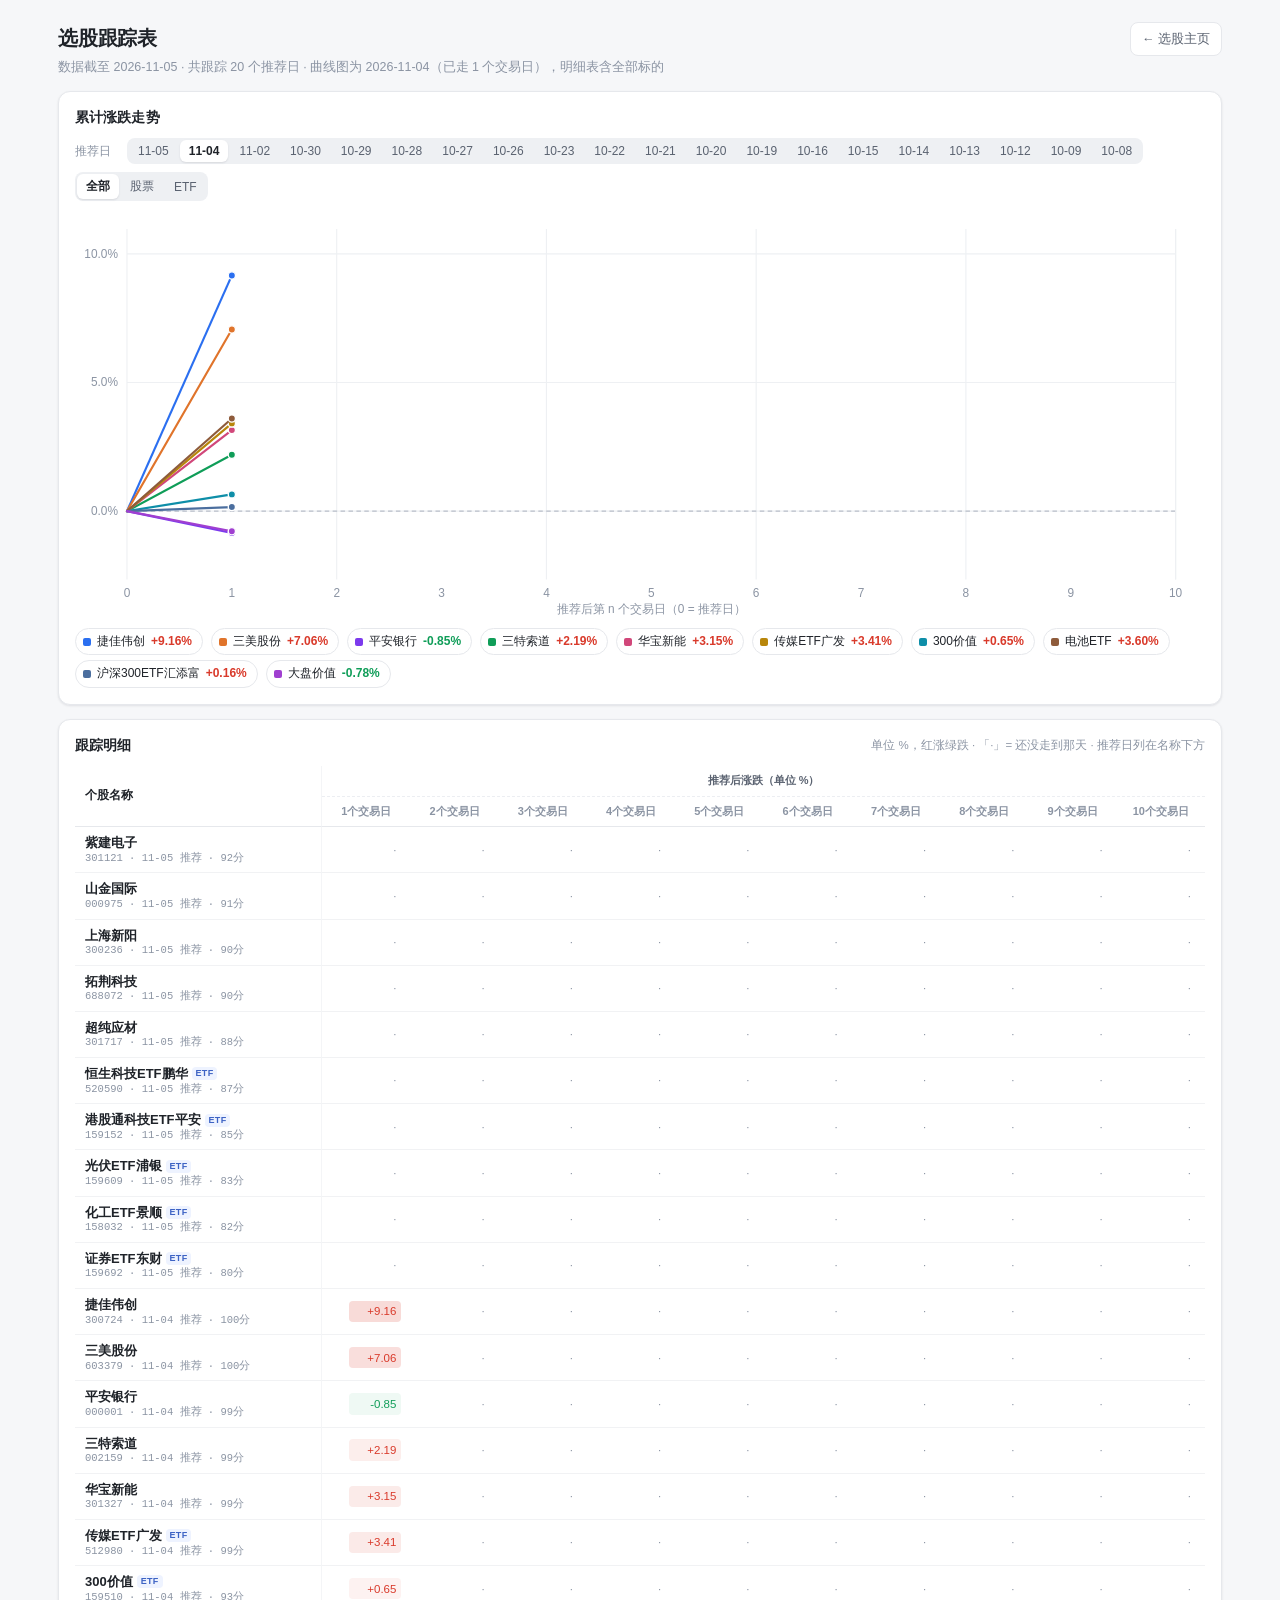
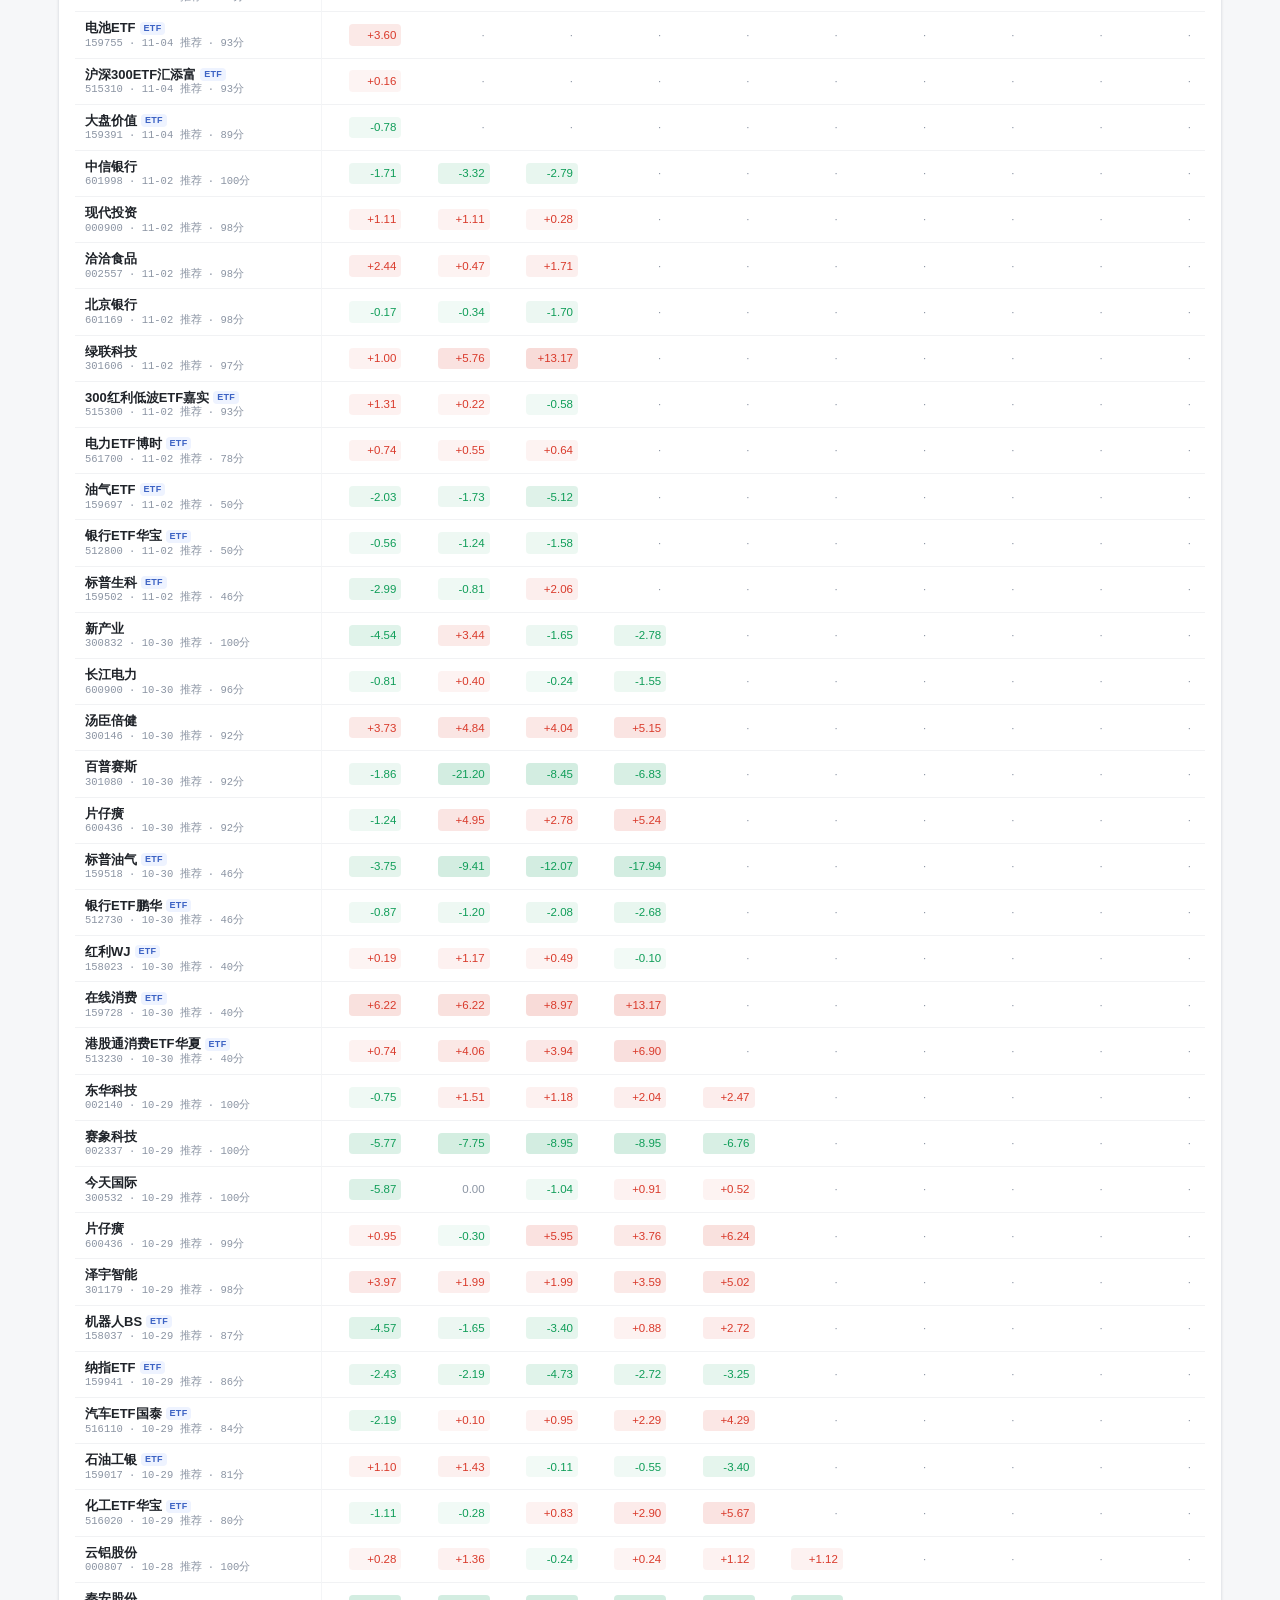
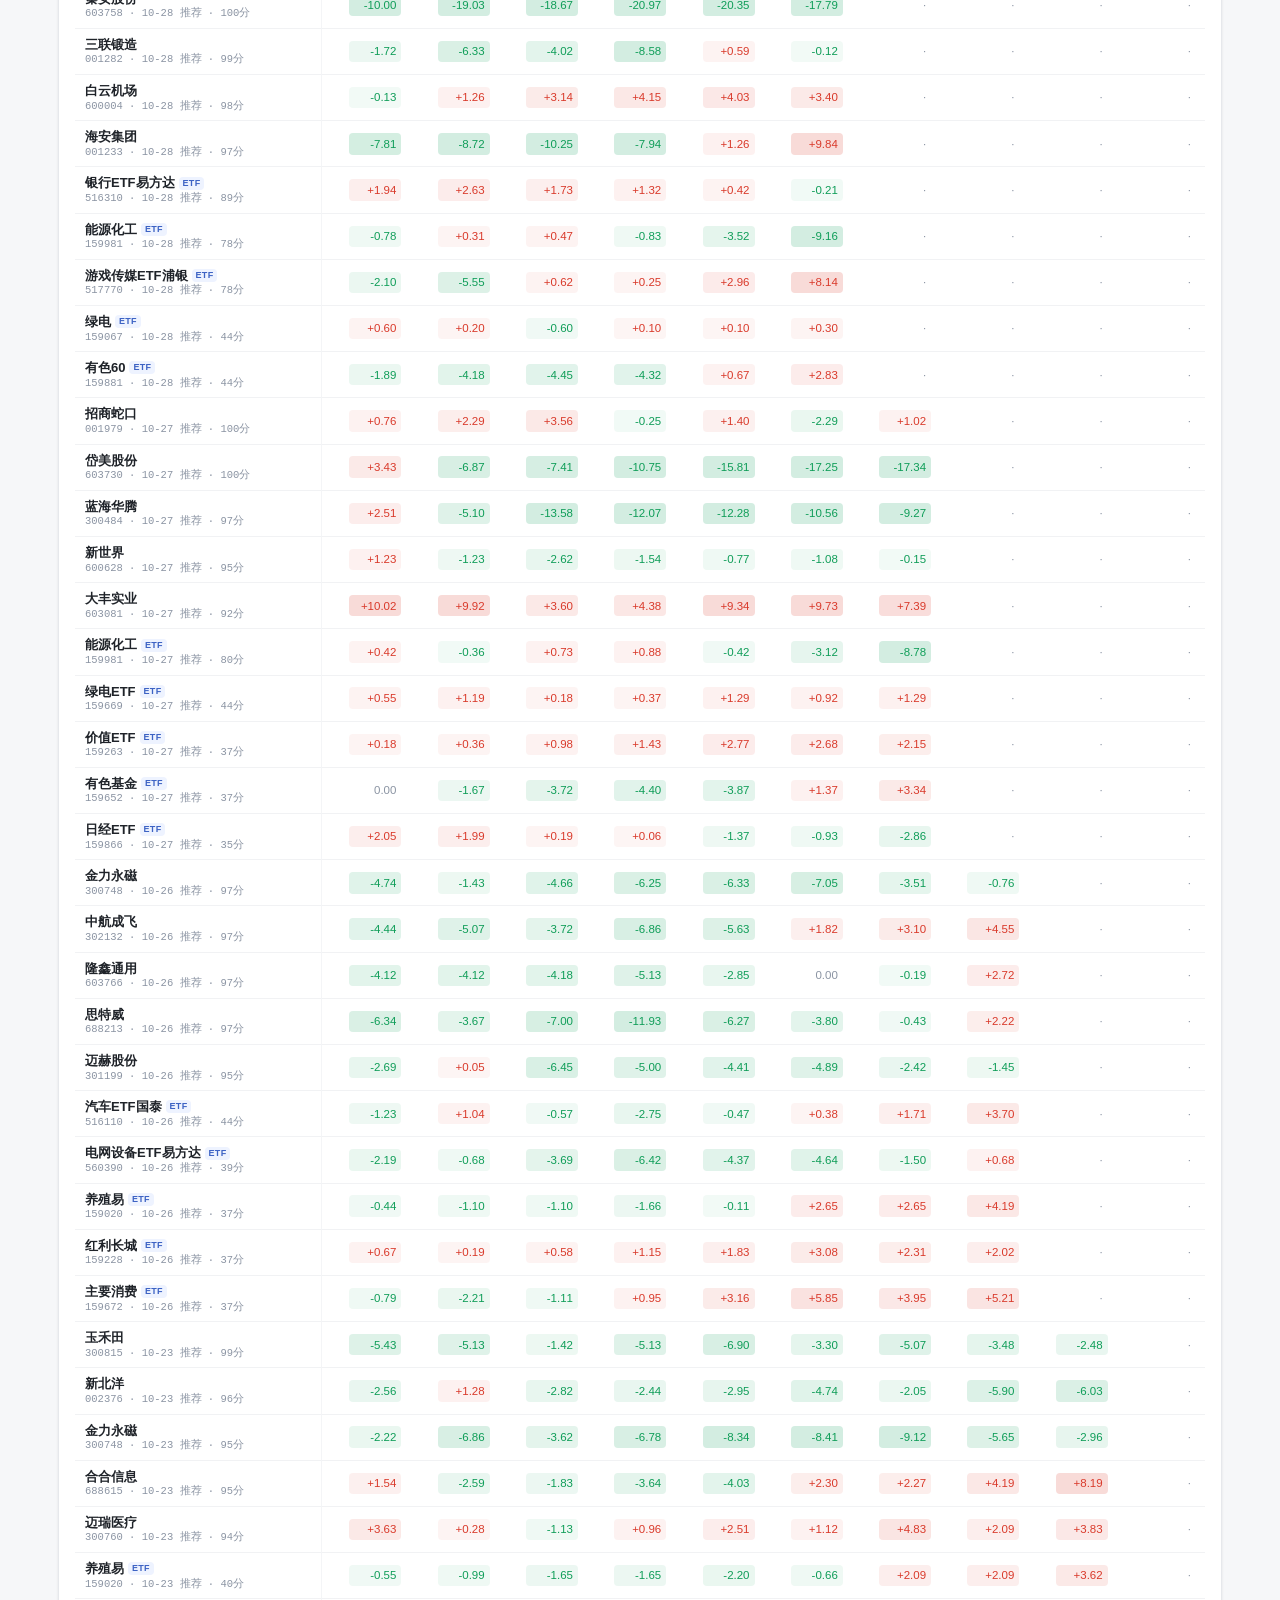
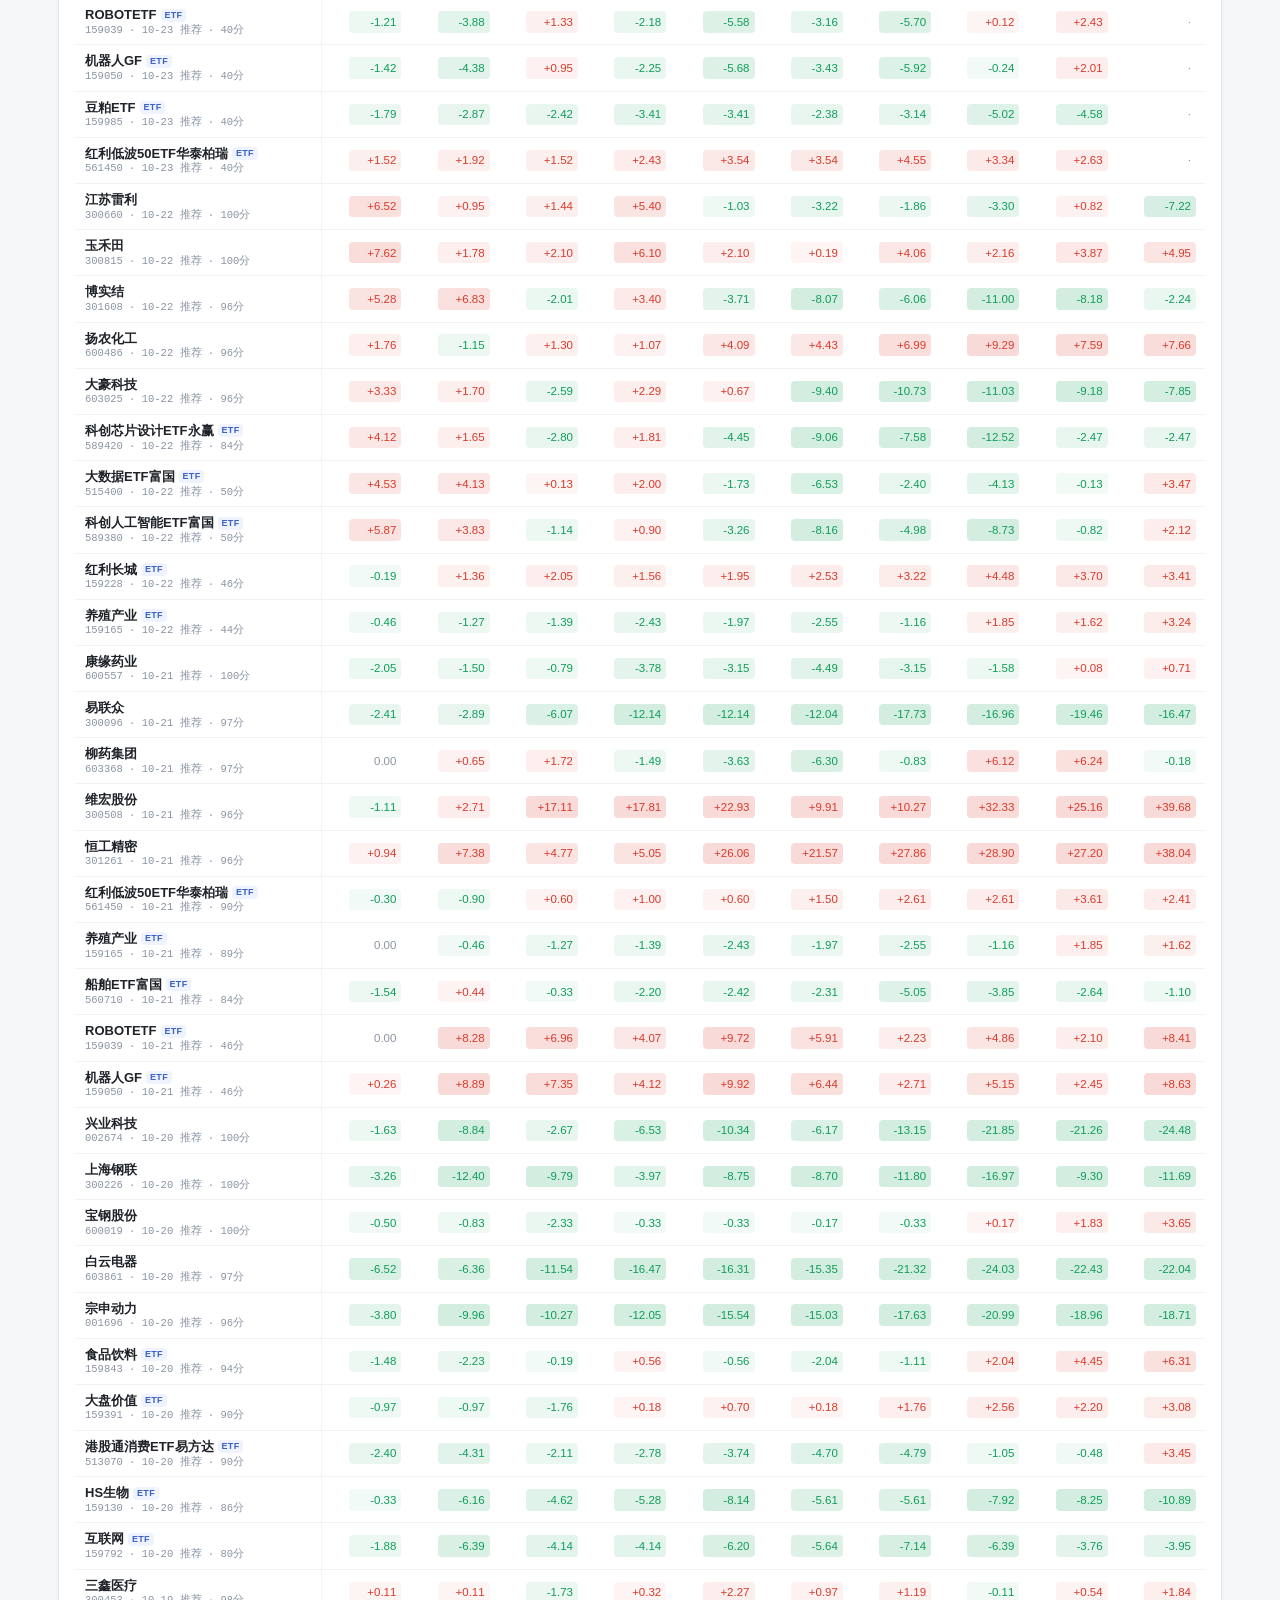
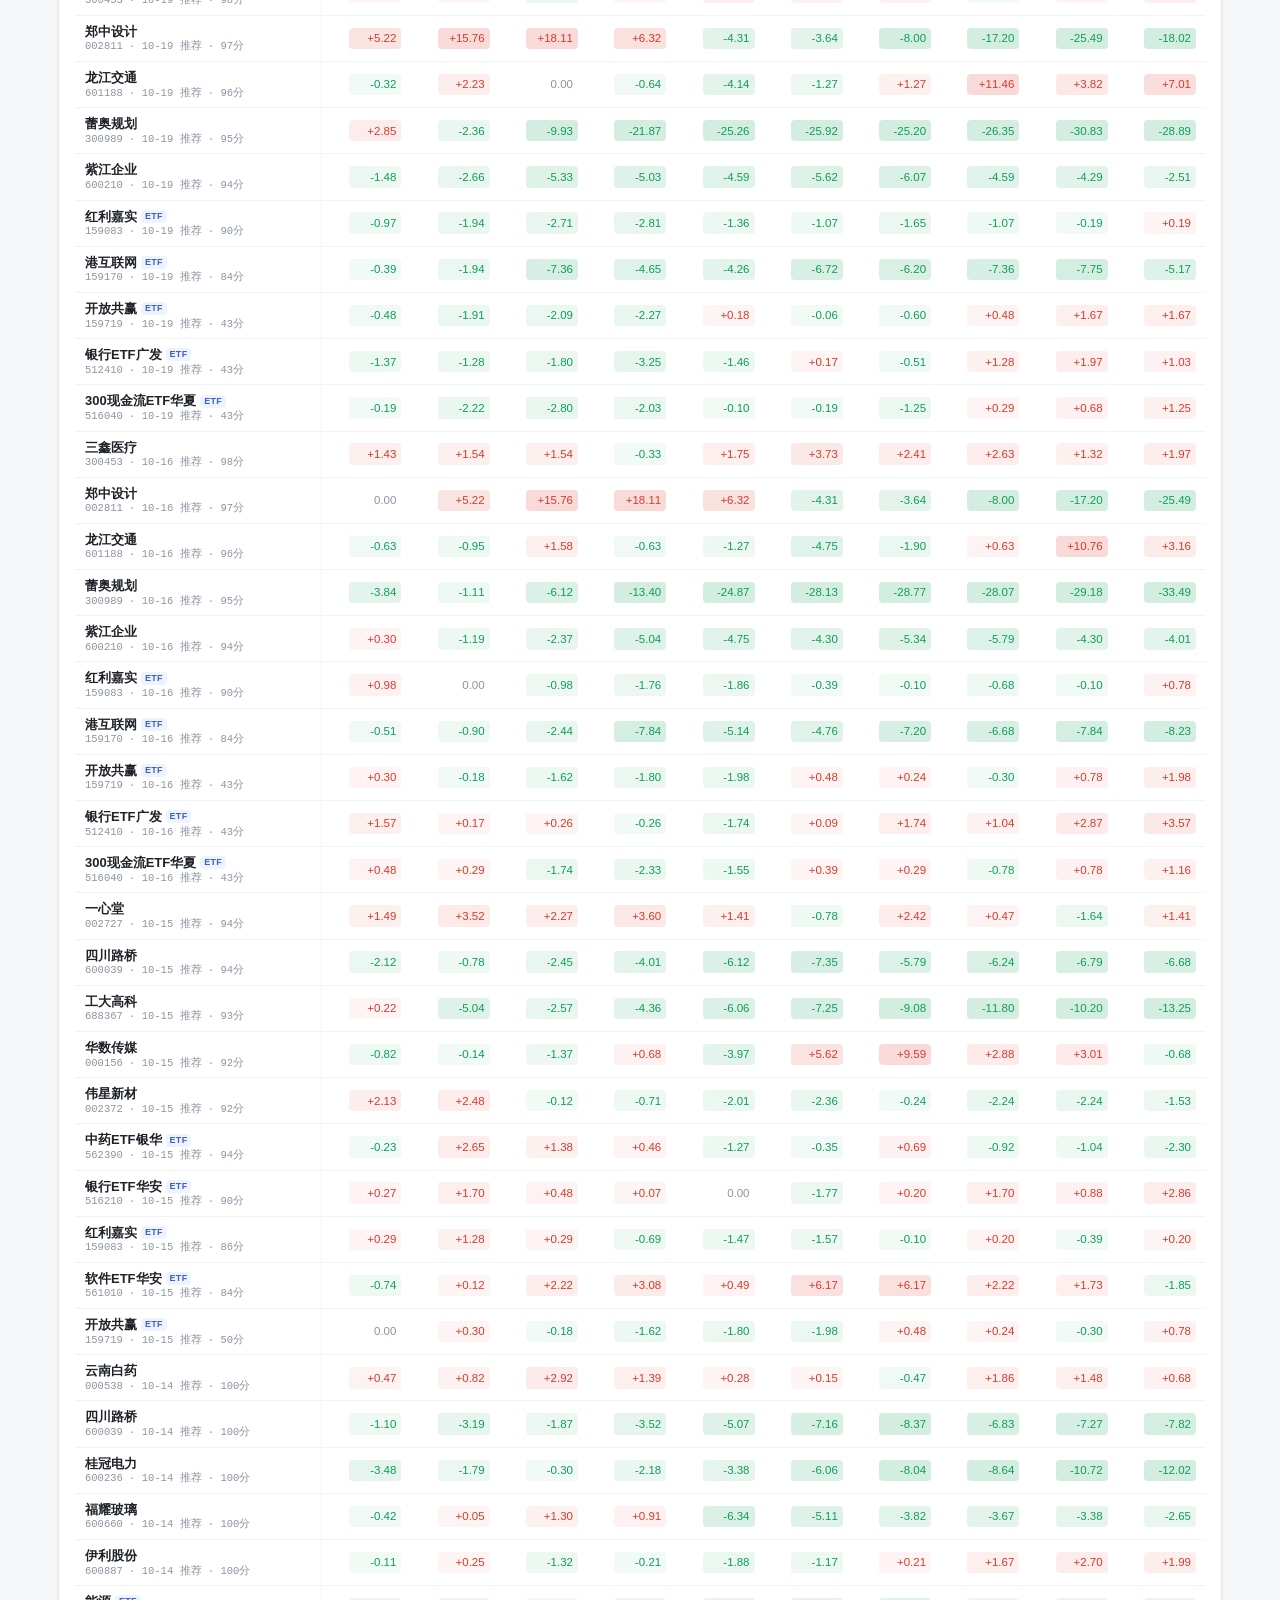
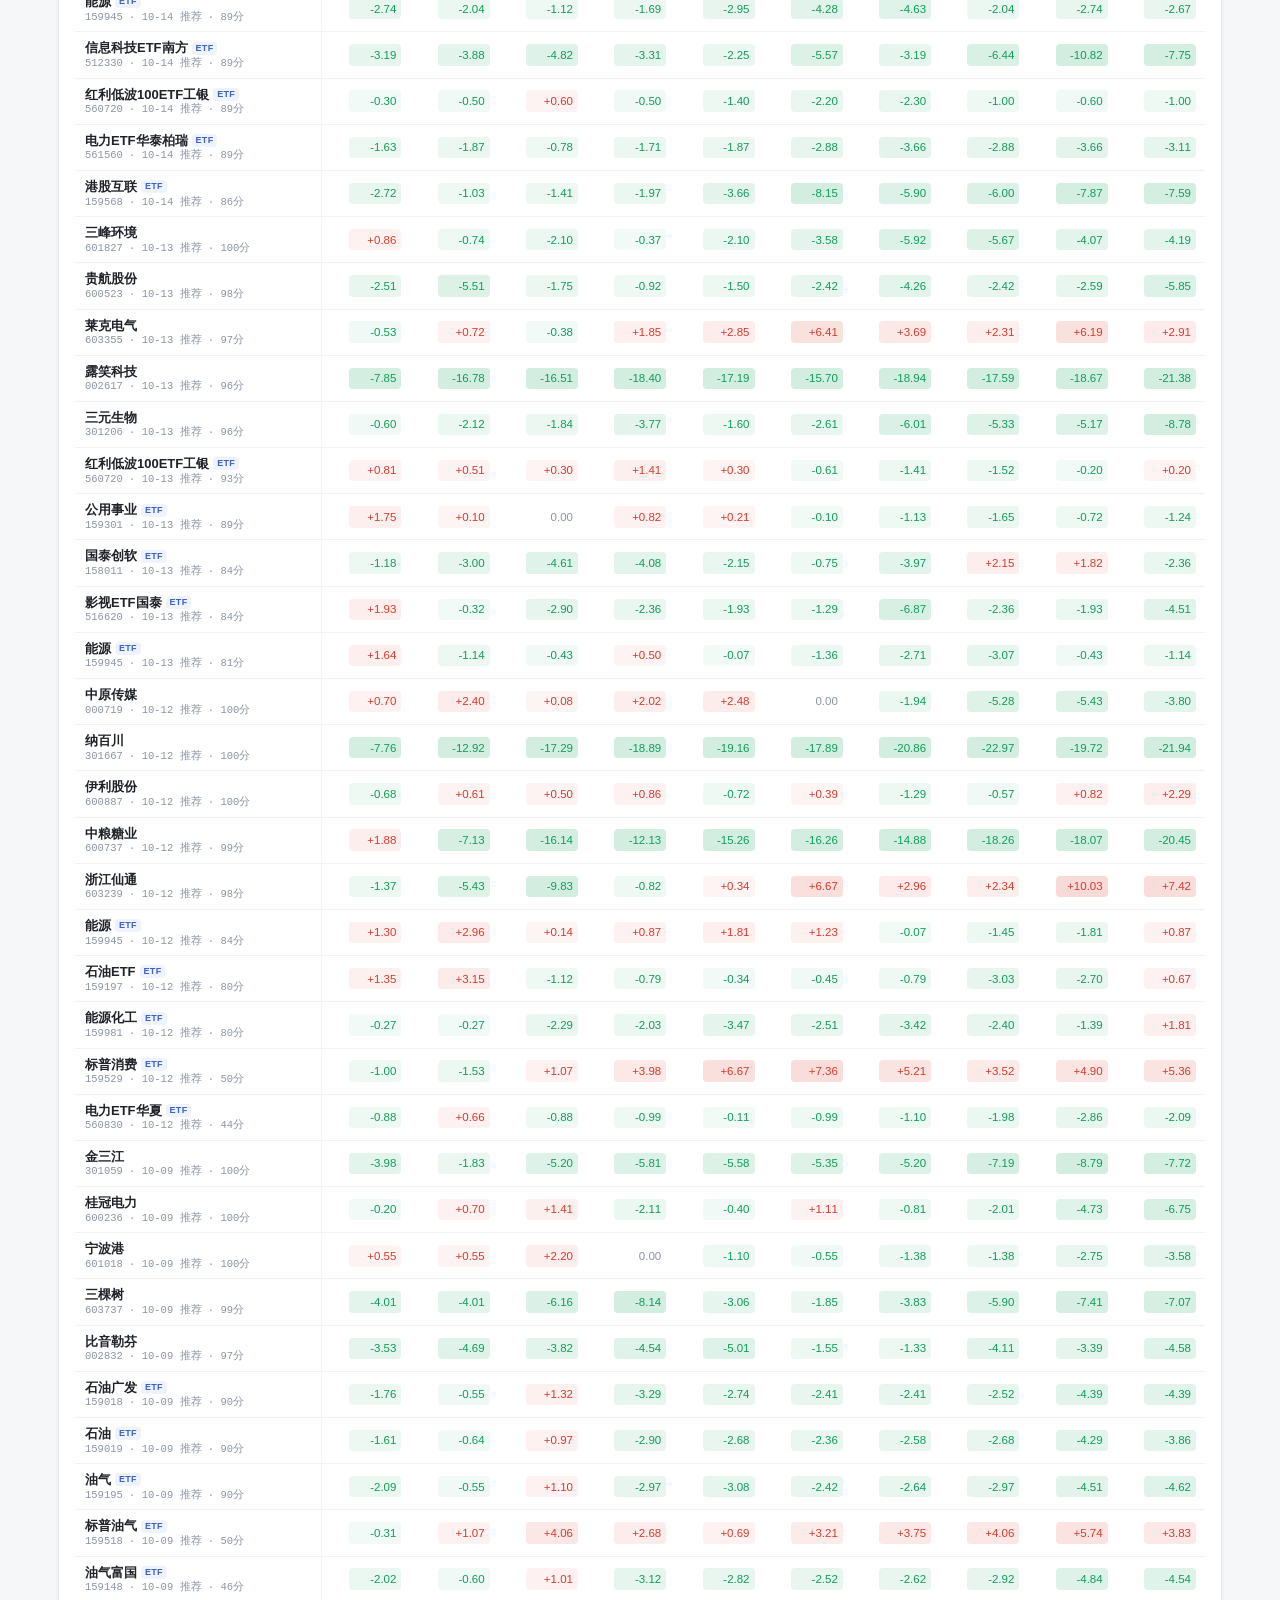
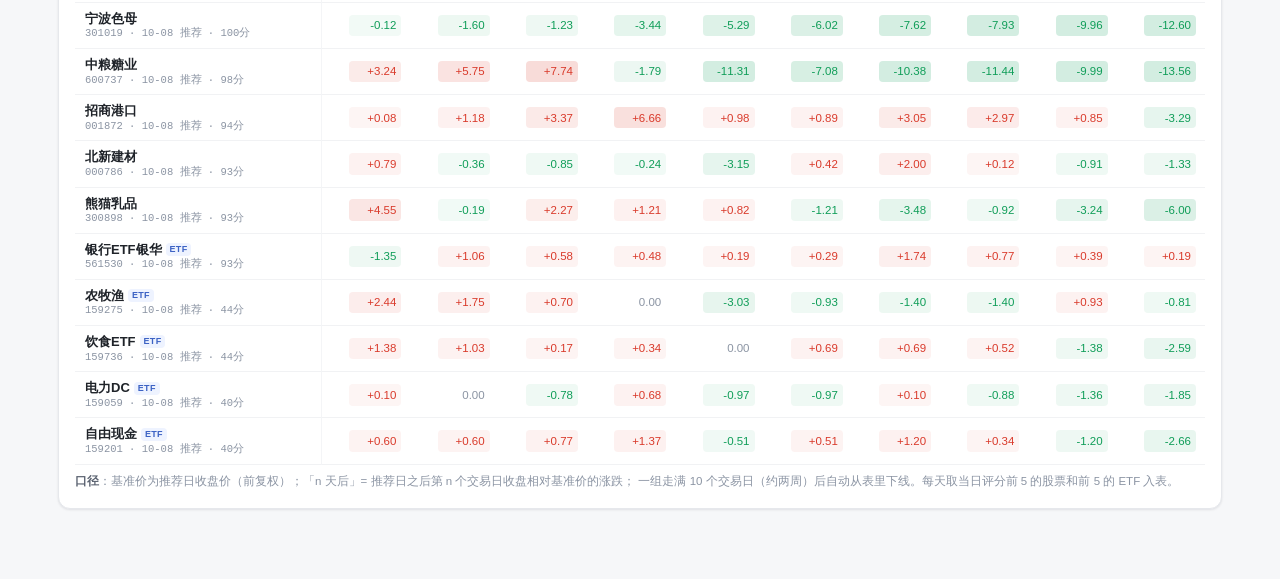
==== commit 7fc6d059: "data: 更新 2026-11-06 盘后缠论买点筛选结果" ====
--- a/perf.html
+++ b/perf.html
@@ -151,7 +151,7 @@
 </div>
 
 <script>
-const DATA = {"dates":["2026-11-04","2026-11-02","2026-10-30","2026-10-29","2026-10-28","2026-10-27","2026-10-26","2026-10-23","2026-10-22","2026-10-21","2026-10-20","2026-10-19","2026-10-16","2026-10-15","2026-10-14","2026-10-13","2026-10-12","2026-10-09","2026-10-08"],"groups":{"2026-11-04":{"base_date":"2026-11-04","rows":[{"code":"300724","name":"捷佳伟创","type":"stock","score":100,"tags":["30分3买","5分3买"],"base_price":56.86,"rets":{},"done_days":0},{"code":"603379","name":"三美股份","type":"stock","score":100,"tags":["30分3买","5分3买"],"base_price":48.55,"rets":{},"done_days":0},{"code":"000001","name":"平安银行","type":"stock","score":99,"tags":["30分3买","5分2买"],"base_price":11.74,"rets":{},"done_days":0},{"code":"002159","name":"三特索道","type":"stock","score":99,"tags":["30分3买","5分2买"],"base_price":13.22,"rets":{},"done_days":0},{"code":"301327","name":"华宝新能","type":"stock","score":99,"tags":["30分3买","5分3买"],"base_price":42.17,"rets":{},"done_days":0},{"code":"512980","name":"传媒ETF广发","type":"etf","score":99,"tags":["30分3买","5分3买"],"base_price":0.822,"rets":{},"done_days":0},{"code":"159510","name":"300价值","type":"etf","score":93,"tags":["30分2买","5分3买"],"base_price":1.237,"rets":{},"done_days":0},{"code":"159755","name":"电池ETF","type":"etf","score":93,"tags":["30分2买","5分3买"],"base_price":0.777,"rets":{},"done_days":0},{"code":"515310","name":"沪深300ETF汇添富","type":"etf","score":93,"tags":["30分2买","5分3买"],"base_price":1.246,"rets":{},"done_days":0},{"code":"159391","name":"大盘价值","type":"etf","score":89,"tags":["30分3买","5分3买"],"base_price":1.154,"rets":{},"done_days":0}]},"2026-11-02":{"base_date":"2026-11-02","rows":[{"code":"601998","name":"中信银行","type":"stock","score":100,"tags":["30分3买","5分3买"],"base_price":9.33,"rets":{"1":-1.71,"2":-3.32},"done_days":2},{"code":"000900","name":"现代投资","type":"stock","score":98,"tags":["30分2买","5分3买"],"base_price":3.6,"rets":{"1":1.11,"2":1.11},"done_days":2},{"code":"002557","name":"洽洽食品","type":"stock","score":98,"tags":["30分2买","5分3买"],"base_price":19.28,"rets":{"1":2.44,"2":0.47},"done_days":2},{"code":"601169","name":"北京银行","type":"stock","score":98,"tags":["30分2买","5分3买"],"base_price":5.87,"rets":{"1":-0.17,"2":-0.34},"done_days":2},{"code":"301606","name":"绿联科技","type":"stock","score":97,"tags":["30分3买","5分3买"],"base_price":53.17,"rets":{"1":1.0,"2":5.76},"done_days":2},{"code":"515300","name":"300红利低波ETF嘉实","type":"etf","score":93,"tags":["30分2买","5分3买"],"base_price":1.373,"rets":{"1":1.31,"2":0.22},"done_days":2},{"code":"561700","name":"电力ETF博时","type":"etf","score":78,"tags":["30分2买","5分1买"],"base_price":1.088,"rets":{"1":0.74,"2":0.55},"done_days":2},{"code":"159697","name":"油气ETF","type":"etf","score":50,"tags":["30分3买"],"base_price":1.327,"rets":{"1":-2.03,"2":-1.73},"done_days":2},{"code":"512800","name":"银行ETF华宝","type":"etf","score":50,"tags":["30分3买"],"base_price":0.885,"rets":{"1":-0.56,"2":-1.24},"done_days":2},{"code":"159502","name":"标普生科","type":"etf","score":46,"tags":["30分3买"],"base_price":1.605,"rets":{"1":-2.99,"2":-0.81},"done_days":2}]},"2026-10-30":{"base_date":"2026-10-30","rows":[{"code":"300832","name":"新产业","type":"stock","score":100,"tags":["30分3买","5分3买"],"base_price":61.87,"rets":{"1":-4.54,"2":3.44,"3":-1.65},"done_days":3},{"code":"600900","name":"长江电力","type":"stock","score":96,"tags":["30分3买","5分1买"],"base_price":29.74,"rets":{"1":-0.81,"2":0.4,"3":-0.24},"done_days":3},{"code":"300146","name":"汤臣倍健","type":"stock","score":92,"tags":["30分3买","5分1买"],"base_price":9.91,"rets":{"1":3.73,"2":4.84,"3":4.04},"done_days":3},{"code":"301080","name":"百普赛斯","type":"stock","score":92,"tags":["30分3买","5分3买"],"base_price":103.5,"rets":{"1":-1.86,"2":-21.2,"3":-8.45},"done_days":3},{"code":"600436","name":"片仔癀","type":"stock","score":92,"tags":["30分3买","5分2买"],"base_price":128.59,"rets":{"1":-1.24,"2":4.95,"3":2.78},"done_days":3},{"code":"159518","name":"标普油气","type":"etf","score":46,"tags":["30分3买"],"base_price":1.466,"rets":{"1":-3.75,"2":-9.41,"3":-12.07},"done_days":3},{"code":"512730","name":"银行ETF鹏华","type":"etf","score":46,"tags":["30分3买"],"base_price":1.83,"rets":{"1":-0.87,"2":-1.2,"3":-2.08},"done_days":3},{"code":"158023","name":"红利WJ","type":"etf","score":40,"tags":["5分3买"],"base_price":1.029,"rets":{"1":0.19,"2":1.17,"3":0.49},"done_days":3},{"code":"159728","name":"在线消费","type":"etf","score":40,"tags":["30分2买"],"base_price":0.691,"rets":{"1":6.22,"2":6.22,"3":8.97},"done_days":3},{"code":"513230","name":"港股通消费ETF华夏","type":"etf","score":40,"tags":["5分3买"],"base_price":0.812,"rets":{"1":0.74,"2":4.06,"3":3.94},"done_days":3}]},"2026-10-29":{"base_date":"2026-10-29","rows":[{"code":"002140","name":"东华科技","type":"stock","score":100,"tags":["30分3买","5分3买"],"base_price":9.3,"rets":{"1":-0.75,"2":1.51,"3":1.18,"4":2.04},"done_days":4},{"code":"002337","name":"赛象科技","type":"stock","score":100,"tags":["30分3买","5分3买"],"base_price":5.03,"rets":{"1":-5.77,"2":-7.75,"3":-8.95,"4":-8.95},"done_days":4},{"code":"300532","name":"今天国际","type":"stock","score":100,"tags":["30分3买","5分3买"],"base_price":7.67,"rets":{"1":-5.87,"2":0.0,"3":-1.04,"4":0.91},"done_days":4},{"code":"600436","name":"片仔癀","type":"stock","score":99,"tags":["30分3买","5分2买"],"base_price":127.38,"rets":{"1":0.95,"2":-0.3,"3":5.95,"4":3.76},"done_days":4},{"code":"301179","name":"泽宇智能","type":"stock","score":98,"tags":["30分2买","5分3买"],"base_price":18.13,"rets":{"1":3.97,"2":1.99,"3":1.99,"4":3.59},"done_days":4},{"code":"158037","name":"机器人BS","type":"etf","score":87,"tags":["30分3买","5分2买"],"base_price":1.028,"rets":{"1":-4.57,"2":-1.65,"3":-3.4,"4":0.88},"done_days":4},{"code":"159941","name":"纳指ETF","type":"etf","score":86,"tags":["30分2买","5分3买"],"base_price":1.69,"rets":{"1":-2.43,"2":-2.19,"3":-4.73,"4":-2.72},"done_days":4},{"code":"516110","name":"汽车ETF国泰","type":"etf","score":84,"tags":["30分2买","5分1买"],"base_price":1.049,"rets":{"1":-2.19,"2":0.1,"3":0.95,"4":2.29},"done_days":4},{"code":"159017","name":"石油工银","type":"etf","score":81,"tags":["30分2买","5分2买"],"base_price":0.911,"rets":{"1":1.1,"2":1.43,"3":-0.11,"4":-0.55},"done_days":4},{"code":"516020","name":"化工ETF华宝","type":"etf","score":80,"tags":["30分2买","5分1买"],"base_price":0.723,"rets":{"1":-1.11,"2":-0.28,"3":0.83,"4":2.9},"done_days":4}]},"2026-10-28":{"base_date":"2026-10-28","rows":[{"code":"000807","name":"云铝股份","type":"stock","score":100,"tags":["30分3买","5分3买"],"base_price":25.02,"rets":{"1":0.28,"2":1.36,"3":-0.24,"4":0.24,"5":1.12},"done_days":5},{"code":"603758","name":"秦安股份","type":"stock","score":100,"tags":["30分3买","5分3买"],"base_price":11.3,"rets":{"1":-10.0,"2":-19.03,"3":-18.67,"4":-20.97,"5":-20.35},"done_days":5},{"code":"001282","name":"三联锻造","type":"stock","score":99,"tags":["30分3买","5分2买"],"base_price":16.9,"rets":{"1":-1.72,"2":-6.33,"3":-4.02,"4":-8.58,"5":0.59},"done_days":5},{"code":"600004","name":"白云机场","type":"stock","score":98,"tags":["30分2买","5分3买"],"base_price":7.95,"rets":{"1":-0.13,"2":1.26,"3":3.14,"4":4.15,"5":4.03},"done_days":5},{"code":"001233","name":"海安集团","type":"stock","score":97,"tags":["30分3买","5分3买"],"base_price":60.98,"rets":{"1":-7.81,"2":-8.72,"3":-10.25,"4":-7.94,"5":1.26},"done_days":5},{"code":"516310","name":"银行ETF易方达","type":"etf","score":89,"tags":["30分2买","5分3买"],"base_price":1.444,"rets":{"1":1.94,"2":2.63,"3":1.73,"4":1.32,"5":0.42},"done_days":5},{"code":"159981","name":"能源化工","type":"etf","score":78,"tags":["30分2买","5分2买"],"base_price":1.932,"rets":{"1":-0.78,"2":0.31,"3":0.47,"4":-0.83,"5":-3.52},"done_days":5},{"code":"517770","name":"游戏传媒ETF浦银","type":"etf","score":78,"tags":["30分2买","5分1买"],"base_price":0.811,"rets":{"1":-2.1,"2":-5.55,"3":0.62,"4":0.25,"5":2.96},"done_days":5},{"code":"159067","name":"绿电","type":"etf","score":44,"tags":["30分2买"],"base_price":1.003,"rets":{"1":0.6,"2":0.2,"3":-0.6,"4":0.1,"5":0.1},"done_days":5},{"code":"159881","name":"有色60","type":"etf","score":44,"tags":["30分2买"],"base_price":0.741,"rets":{"1":-1.89,"2":-4.18,"3":-4.45,"4":-4.32,"5":0.67},"done_days":5}]},"2026-10-27":{"base_date":"2026-10-27","rows":[{"code":"001979","name":"招商蛇口","type":"stock","score":100,"tags":["30分3买","5分3买"],"base_price":7.86,"rets":{"1":0.76,"2":2.29,"3":3.56,"4":-0.25,"5":1.4,"6":-2.29},"done_days":6},{"code":"603730","name":"岱美股份","type":"stock","score":100,"tags":["30分3买","5分3买"],"base_price":11.07,"rets":{"1":3.43,"2":-6.87,"3":-7.41,"4":-10.75,"5":-15.81,"6":-17.25},"done_days":6},{"code":"300484","name":"蓝海华腾","type":"stock","score":97,"tags":["30分3买","5分3买"],"base_price":13.92,"rets":{"1":2.51,"2":-5.1,"3":-13.58,"4":-12.07,"5":-12.28,"6":-10.56},"done_days":6},{"code":"600628","name":"新世界","type":"stock","score":95,"tags":["30分2买","5分3买"],"base_price":6.5,"rets":{"1":1.23,"2":-1.23,"3":-2.62,"4":-1.54,"5":-0.77,"6":-1.08},"done_days":6},{"code":"603081","name":"大丰实业","type":"stock","score":92,"tags":["30分3买","5分1买"],"base_price":10.28,"rets":{"1":10.02,"2":9.92,"3":3.6,"4":4.38,"5":9.34,"6":9.73},"done_days":6},{"code":"159981","name":"能源化工","type":"etf","score":80,"tags":["30分2买","5分1买"],"base_price":1.924,"rets":{"1":0.42,"2":-0.36,"3":0.73,"4":0.88,"5":-0.42,"6":-3.12},"done_days":6},{"code":"159669","name":"绿电ETF","type":"etf","score":44,"tags":["30分2买"],"base_price":1.089,"rets":{"1":0.55,"2":1.19,"3":0.18,"4":0.37,"5":1.29,"6":0.92},"done_days":6},{"code":"159263","name":"价值ETF","type":"etf","score":37,"tags":["5分3买"],"base_price":1.118,"rets":{"1":0.18,"2":0.36,"3":0.98,"4":1.43,"5":2.77,"6":2.68},"done_days":6},{"code":"159652","name":"有色基金","type":"etf","score":37,"tags":["30分2买"],"base_price":1.318,"rets":{"1":0.0,"2":-1.67,"3":-3.72,"4":-4.4,"5":-3.87,"6":1.37},"done_days":6},{"code":"159866","name":"日经ETF","type":"etf","score":35,"tags":["5分2买"],"base_price":1.611,"rets":{"1":2.05,"2":1.99,"3":0.19,"4":0.06,"5":-1.37,"6":-0.93},"done_days":6}]},"2026-10-26":{"base_date":"2026-10-26","rows":[{"code":"300748","name":"金力永磁","type":"stock","score":97,"tags":["30分3买","5分3买"],"base_price":25.1,"rets":{"1":-4.74,"2":-1.43,"3":-4.66,"4":-6.25,"5":-6.33,"6":-7.05,"7":-3.51},"done_days":7},{"code":"302132","name":"中航成飞","type":"stock","score":97,"tags":["30分3买","5分3买"],"base_price":67.51,"rets":{"1":-4.44,"2":-5.07,"3":-3.72,"4":-6.86,"5":-5.63,"6":1.82,"7":3.1},"done_days":7},{"code":"603766","name":"隆鑫通用","type":"stock","score":97,"tags":["30分3买","5分3买"],"base_price":15.79,"rets":{"1":-4.12,"2":-4.12,"3":-4.18,"4":-5.13,"5":-2.85,"6":0.0,"7":-0.19},"done_days":7},{"code":"688213","name":"思特威","type":"stock","score":97,"tags":["30分3买","5分3买"],"base_price":108.69,"rets":{"1":-6.34,"2":-3.67,"3":-7.0,"4":-11.93,"5":-6.27,"6":-3.8,"7":-0.43},"done_days":7},{"code":"301199","name":"迈赫股份","type":"stock","score":95,"tags":["30分3买","5分2买"],"base_price":18.61,"rets":{"1":-2.69,"2":0.05,"3":-6.45,"4":-5.0,"5":-4.41,"6":-4.89,"7":-2.42},"done_days":7},{"code":"516110","name":"汽车ETF国泰","type":"etf","score":44,"tags":["5分3买"],"base_price":1.055,"rets":{"1":-1.23,"2":1.04,"3":-0.57,"4":-2.75,"5":-0.47,"6":0.38,"7":1.71},"done_days":7},{"code":"560390","name":"电网设备ETF易方达","type":"etf","score":39,"tags":["5分2买"],"base_price":0.732,"rets":{"1":-2.19,"2":-0.68,"3":-3.69,"4":-6.42,"5":-4.37,"6":-4.64,"7":-1.5},"done_days":7},{"code":"159020","name":"养殖易","type":"etf","score":37,"tags":["30分2买"],"base_price":0.906,"rets":{"1":-0.44,"2":-1.1,"3":-1.1,"4":-1.66,"5":-0.11,"6":2.65,"7":2.65},"done_days":7},{"code":"159228","name":"红利长城","type":"etf","score":37,"tags":["30分2买"],"base_price":1.04,"rets":{"1":0.67,"2":0.19,"3":0.58,"4":1.15,"5":1.83,"6":3.08,"7":2.31},"done_days":7},{"code":"159672","name":"主要消费","type":"etf","score":37,"tags":["5分3买"],"base_price":0.633,"rets":{"1":-0.79,"2":-2.21,"3":-1.11,"4":0.95,"5":3.16,"6":5.85,"7":3.95},"done_days":7}]},"2026-10-23":{"base_date":"2026-10-23","rows":[{"code":"300815","name":"玉禾田","type":"stock","score":99,"tags":["30分3买","5分2买"],"base_price":16.95,"rets":{"1":-5.43,"2":-5.13,"3":-1.42,"4":-5.13,"5":-6.9,"6":-3.3,"7":-5.07,"8":-3.48},"done_days":8},{"code":"002376","name":"新北洋","type":"stock","score":96,"tags":["30分3买","5分2买"],"base_price":7.8,"rets":{"1":-2.56,"2":1.28,"3":-2.82,"4":-2.44,"5":-2.95,"6":-4.74,"7":-2.05,"8":-5.9},"done_days":8},{"code":"300748","name":"金力永磁","type":"stock","score":95,"tags":["30分3买","5分2买"],"base_price":25.67,"rets":{"1":-2.22,"2":-6.86,"3":-3.62,"4":-6.78,"5":-8.34,"6":-8.41,"7":-9.12,"8":-5.65},"done_days":8},{"code":"688615","name":"合合信息","type":"stock","score":95,"tags":["30分3买","5分2买"],"base_price":95.02,"rets":{"1":1.54,"2":-2.59,"3":-1.83,"4":-3.64,"5":-4.03,"6":2.3,"7":2.27,"8":4.19},"done_days":8},{"code":"300760","name":"迈瑞医疗","type":"stock","score":94,"tags":["30分3买","5分3买"],"base_price":177.3,"rets":{"1":3.63,"2":0.28,"3":-1.13,"4":0.96,"5":2.51,"6":1.12,"7":4.83,"8":2.09},"done_days":8},{"code":"159020","name":"养殖易","type":"etf","score":40,"tags":["30分2买"],"base_price":0.911,"rets":{"1":-0.55,"2":-0.99,"3":-1.65,"4":-1.65,"5":-2.2,"6":-0.66,"7":2.09,"8":2.09},"done_days":8},{"code":"159039","name":"ROBOTETF","type":"etf","score":40,"tags":["30分3买"],"base_price":0.824,"rets":{"1":-1.21,"2":-3.88,"3":1.33,"4":-2.18,"5":-5.58,"6":-3.16,"7":-5.7,"8":0.12},"done_days":8},{"code":"159050","name":"机器人GF","type":"etf","score":40,"tags":["30分3买"],"base_price":0.845,"rets":{"1":-1.42,"2":-4.38,"3":0.95,"4":-2.25,"5":-5.68,"6":-3.43,"7":-5.92,"8":-0.24},"done_days":8},{"code":"159985","name":"豆粕ETF","type":"etf","score":40,"tags":["5分3买"],"base_price":2.229,"rets":{"1":-1.79,"2":-2.87,"3":-2.42,"4":-3.41,"5":-3.41,"6":-2.38,"7":-3.14,"8":-5.02},"done_days":8},{"code":"561450","name":"红利低波50ETF华泰柏瑞","type":"etf","score":40,"tags":["30分3买"],"base_price":0.988,"rets":{"1":1.52,"2":1.92,"3":1.52,"4":2.43,"5":3.54,"6":3.54,"7":4.55,"8":3.34},"done_days":8}]},"2026-10-22":{"base_date":"2026-10-22","rows":[{"code":"300660","name":"江苏雷利","type":"stock","score":100,"tags":["30分3买","5分3买"],"base_price":24.25,"rets":{"1":6.52,"2":0.95,"3":1.44,"4":5.4,"5":-1.03,"6":-3.22,"7":-1.86,"8":-3.3,"9":0.82},"done_days":9},{"code":"300815","name":"玉禾田","type":"stock","score":100,"tags":["30分3买","5分3买"],"base_price":15.75,"rets":{"1":7.62,"2":1.78,"3":2.1,"4":6.1,"5":2.1,"6":0.19,"7":4.06,"8":2.16,"9":3.87},"done_days":9},{"code":"301608","name":"博实结","type":"stock","score":96,"tags":["30分3买","5分1买"],"base_price":53.17,"rets":{"1":5.28,"2":6.83,"3":-2.01,"4":3.4,"5":-3.71,"6":-8.07,"7":-6.06,"8":-11.0,"9":-8.18},"done_days":9},{"code":"600486","name":"扬农化工","type":"stock","score":96,"tags":["30分3买","5分1买"],"base_price":52.33,"rets":{"1":1.76,"2":-1.15,"3":1.3,"4":1.07,"5":4.09,"6":4.43,"7":6.99,"8":9.29,"9":7.59},"done_days":9},{"code":"603025","name":"大豪科技","type":"stock","score":96,"tags":["30分3买","5分1买"],"base_price":13.51,"rets":{"1":3.33,"2":1.7,"3":-2.59,"4":2.29,"5":0.67,"6":-9.4,"7":-10.73,"8":-11.03,"9":-9.18},"done_days":9},{"code":"589420","name":"科创芯片设计ETF永赢","type":"etf","score":84,"tags":["30分2买","5分1买"],"base_price":0.607,"rets":{"1":4.12,"2":1.65,"3":-2.8,"4":1.81,"5":-4.45,"6":-9.06,"7":-7.58,"8":-12.52,"9":-2.47},"done_days":9},{"code":"515400","name":"大数据ETF富国","type":"etf","score":50,"tags":["30分3买"],"base_price":0.75,"rets":{"1":4.53,"2":4.13,"3":0.13,"4":2.0,"5":-1.73,"6":-6.53,"7":-2.4,"8":-4.13,"9":-0.13},"done_days":9},{"code":"589380","name":"科创人工智能ETF富国","type":"etf","score":50,"tags":["30分3买"],"base_price":1.226,"rets":{"1":5.87,"2":3.83,"3":-1.14,"4":0.9,"5":-3.26,"6":-8.16,"7":-4.98,"8":-8.73,"9":-0.82},"done_days":9},{"code":"159228","name":"红利长城","type":"etf","score":46,"tags":["30分3买"],"base_price":1.026,"rets":{"1":-0.19,"2":1.36,"3":2.05,"4":1.56,"5":1.95,"6":2.53,"7":3.22,"8":4.48,"9":3.7},"done_days":9},{"code":"159165","name":"养殖产业","type":"etf","score":44,"tags":["30分2买"],"base_price":0.863,"rets":{"1":-0.46,"2":-1.27,"3":-1.39,"4":-2.43,"5":-1.97,"6":-2.55,"7":-1.16,"8":1.85,"9":1.62},"done_days":9}]},"2026-10-21":{"base_date":"2026-10-21","rows":[{"code":"600557","name":"康缘药业","type":"stock","score":100,"tags":["30分3买","5分3买"],"base_price":12.69,"rets":{"1":-2.05,"2":-1.5,"3":-0.79,"4":-3.78,"5":-3.15,"6":-4.49,"7":-3.15,"8":-1.58,"9":0.08,"10":0.71},"done_days":10},{"code":"300096","name":"易联众","type":"stock","score":97,"tags":["30分3买","5分3买"],"base_price":10.38,"rets":{"1":-2.41,"2":-2.89,"3":-6.07,"4":-12.14,"5":-12.14,"6":-12.04,"7":-17.73,"8":-16.96,"9":-19.46,"10":-16.47},"done_days":10},{"code":"603368","name":"柳药集团","type":"stock","score":97,"tags":["30分3买","5分3买"],"base_price":16.82,"rets":{"1":0.0,"2":0.65,"3":1.72,"4":-1.49,"5":-3.63,"6":-6.3,"7":-0.83,"8":6.12,"9":6.24,"10":-0.18},"done_days":10},{"code":"300508","name":"维宏股份","type":"stock","score":96,"tags":["30分3买","5分1买"],"base_price":33.19,"rets":{"1":-1.11,"2":2.71,"3":17.11,"4":17.81,"5":22.93,"6":9.91,"7":10.27,"8":32.33,"9":25.16,"10":39.68},"done_days":10},{"code":"301261","name":"恒工精密","type":"stock","score":96,"tags":["30分3买","5分1买"],"base_price":49.89,"rets":{"1":0.94,"2":7.38,"3":4.77,"4":5.05,"5":26.06,"6":21.57,"7":27.86,"8":28.9,"9":27.2,"10":38.04},"done_days":10},{"code":"561450","name":"红利低波50ETF华泰柏瑞","type":"etf","score":90,"tags":["30分3买","5分1买"],"base_price":0.997,"rets":{"1":-0.3,"2":-0.9,"3":0.6,"4":1.0,"5":0.6,"6":1.5,"7":2.61,"8":2.61,"9":3.61,"10":2.41},"done_days":10},{"code":"159165","name":"养殖产业","type":"etf","score":89,"tags":["30分2买","5分3买"],"base_price":0.863,"rets":{"1":0.0,"2":-0.46,"3":-1.27,"4":-1.39,"5":-2.43,"6":-1.97,"7":-2.55,"8":-1.16,"9":1.85,"10":1.62},"done_days":10},{"code":"560710","name":"船舶ETF富国","type":"etf","score":84,"tags":["30分2买","5分1买"],"base_price":0.91,"rets":{"1":-1.54,"2":0.44,"3":-0.33,"4":-2.2,"5":-2.42,"6":-2.31,"7":-5.05,"8":-3.85,"9":-2.64,"10":-1.1},"done_days":10},{"code":"159039","name":"ROBOTETF","type":"etf","score":46,"tags":["30分3买"],"base_price":0.761,"rets":{"1":0.0,"2":8.28,"3":6.96,"4":4.07,"5":9.72,"6":5.91,"7":2.23,"8":4.86,"9":2.1,"10":8.41},"done_days":10},{"code":"159050","name":"机器人GF","type":"etf","score":46,"tags":["30分3买"],"base_price":0.776,"rets":{"1":0.26,"2":8.89,"3":7.35,"4":4.12,"5":9.92,"6":6.44,"7":2.71,"8":5.15,"9":2.45,"10":8.63},"done_days":10}]},"2026-10-20":{"base_date":"2026-10-20","rows":[{"code":"002674","name":"兴业科技","type":"stock","score":100,"tags":["30分3买","5分3买"],"base_price":22.06,"rets":{"1":-1.63,"2":-8.84,"3":-2.67,"4":-6.53,"5":-10.34,"6":-6.17,"7":-13.15,"8":-21.85,"9":-21.26,"10":-24.48},"done_days":10},{"code":"300226","name":"上海钢联","type":"stock","score":100,"tags":["30分3买","5分3买"],"base_price":18.39,"rets":{"1":-3.26,"2":-12.4,"3":-9.79,"4":-3.97,"5":-8.75,"6":-8.7,"7":-11.8,"8":-16.97,"9":-9.3,"10":-11.69},"done_days":10},{"code":"600019","name":"宝钢股份","type":"stock","score":100,"tags":["30分3买","5分3买"],"base_price":6.02,"rets":{"1":-0.5,"2":-0.83,"3":-2.33,"4":-0.33,"5":-0.33,"6":-0.17,"7":-0.33,"8":0.17,"9":1.83,"10":3.65},"done_days":10},{"code":"603861","name":"白云电器","type":"stock","score":97,"tags":["30分3买","5分3买"],"base_price":12.57,"rets":{"1":-6.52,"2":-6.36,"3":-11.54,"4":-16.47,"5":-16.31,"6":-15.35,"7":-21.32,"8":-24.03,"9":-22.43,"10":-22.04},"done_days":10},{"code":"001696","name":"宗申动力","type":"stock","score":96,"tags":["30分3买","5分1买"],"base_price":15.77,"rets":{"1":-3.8,"2":-9.96,"3":-10.27,"4":-12.05,"5":-15.54,"6":-15.03,"7":-17.63,"8":-20.99,"9":-18.96,"10":-18.71},"done_days":10},{"code":"159843","name":"食品饮料","type":"etf","score":94,"tags":["30分3买","5分2买"],"base_price":0.539,"rets":{"1":-1.48,"2":-2.23,"3":-0.19,"4":0.56,"5":-0.56,"6":-2.04,"7":-1.11,"8":2.04,"9":4.45,"10":6.31},"done_days":10},{"code":"159391","name":"大盘价值","type":"etf","score":90,"tags":["30分3买","5分2买"],"base_price":1.135,"rets":{"1":-0.97,"2":-0.97,"3":-1.76,"4":0.18,"5":0.7,"6":0.18,"7":1.76,"8":2.56,"9":2.2,"10":3.08},"done_days":10},{"code":"513070","name":"港股通消费ETF易方达","type":"etf","score":90,"tags":["30分3买","5分1买"],"base_price":1.043,"rets":{"1":-2.4,"2":-4.31,"3":-2.11,"4":-2.78,"5":-3.74,"6":-4.7,"7":-4.79,"8":-1.05,"9":-0.48,"10":3.45},"done_days":10},{"code":"159130","name":"HS生物","type":"etf","score":86,"tags":["30分2买","5分3买"],"base_price":0.909,"rets":{"1":-0.33,"2":-6.16,"3":-4.62,"4":-5.28,"5":-8.14,"6":-5.61,"7":-5.61,"8":-7.92,"9":-8.25,"10":-10.89},"done_days":10},{"code":"159792","name":"互联网","type":"etf","score":80,"tags":["30分2买","5分1买"],"base_price":0.532,"rets":{"1":-1.88,"2":-6.39,"3":-4.14,"4":-4.14,"5":-6.2,"6":-5.64,"7":-7.14,"8":-6.39,"9":-3.76,"10":-3.95},"done_days":10}]},"2026-10-19":{"base_date":"2026-10-19","rows":[{"code":"300453","name":"三鑫医疗","type":"stock","score":98,"tags":["30分2买","5分3买"],"base_price":9.25,"rets":{"1":0.11,"2":0.11,"3":-1.73,"4":0.32,"5":2.27,"6":0.97,"7":1.19,"8":-0.11,"9":0.54,"10":1.84},"done_days":10},{"code":"002811","name":"郑中设计","type":"stock","score":97,"tags":["30分3买","5分3买"],"base_price":20.87,"rets":{"1":5.22,"2":15.76,"3":18.11,"4":6.32,"5":-4.31,"6":-3.64,"7":-8.0,"8":-17.2,"9":-25.49,"10":-18.02},"done_days":10},{"code":"601188","name":"龙江交通","type":"stock","score":96,"tags":["30分3买","5分1买"],"base_price":3.14,"rets":{"1":-0.32,"2":2.23,"3":0.0,"4":-0.64,"5":-4.14,"6":-1.27,"7":1.27,"8":11.46,"9":3.82,"10":7.01},"done_days":10},{"code":"300989","name":"蕾奥规划","type":"stock","score":95,"tags":["30分3买","5分3买"],"base_price":16.51,"rets":{"1":2.85,"2":-2.36,"3":-9.93,"4":-21.87,"5":-25.26,"6":-25.92,"7":-25.2,"8":-26.35,"9":-30.83,"10":-28.89},"done_days":10},{"code":"600210","name":"紫江企业","type":"stock","score":94,"tags":["30分2买","5分3买"],"base_price":6.76,"rets":{"1":-1.48,"2":-2.66,"3":-5.33,"4":-5.03,"5":-4.59,"6":-5.62,"7":-6.07,"8":-4.59,"9":-4.29,"10":-2.51},"done_days":10},{"code":"159083","name":"红利嘉实","type":"etf","score":90,"tags":["30分3买","5分2买"],"base_price":1.032,"rets":{"1":-0.97,"2":-1.94,"3":-2.71,"4":-2.81,"5":-1.36,"6":-1.07,"7":-1.65,"8":-1.07,"9":-0.19,"10":0.19},"done_days":10},{"code":"159170","name":"港互联网","type":"etf","score":84,"tags":["30分2买","5分2买"],"base_price":0.774,"rets":{"1":-0.39,"2":-1.94,"3":-7.36,"4":-4.65,"5":-4.26,"6":-6.72,"7":-6.2,"8":-7.36,"9":-7.75,"10":-5.17},"done_days":10},{"code":"159719","name":"开放共赢","type":"etf","score":43,"tags":["30分3买"],"base_price":1.675,"rets":{"1":-0.48,"2":-1.91,"3":-2.09,"4":-2.27,"5":0.18,"6":-0.06,"7":-0.6,"8":0.48,"9":1.67,"10":1.67},"done_days":10},{"code":"512410","name":"银行ETF广发","type":"etf","score":43,"tags":["30分3买"],"base_price":1.168,"rets":{"1":-1.37,"2":-1.28,"3":-1.8,"4":-3.25,"5":-1.46,"6":0.17,"7":-0.51,"8":1.28,"9":1.97,"10":1.03},"done_days":10},{"code":"516040","name":"300现金流ETF华夏","type":"etf","score":43,"tags":["30分3买"],"base_price":1.037,"rets":{"1":-0.19,"2":-2.22,"3":-2.8,"4":-2.03,"5":-0.1,"6":-0.19,"7":-1.25,"8":0.29,"9":0.68,"10":1.25},"done_days":10}]},"2026-10-16":{"base_date":"2026-10-16","rows":[{"code":"300453","name":"三鑫医疗","type":"stock","score":98,"tags":["30分2买","5分3买"],"base_price":9.12,"rets":{"1":1.43,"2":1.54,"3":1.54,"4":-0.33,"5":1.75,"6":3.73,"7":2.41,"8":2.63,"9":1.32,"10":1.97},"done_days":10},{"code":"002811","name":"郑中设计","type":"stock","score":97,"tags":["30分3买","5分3买"],"base_price":20.87,"rets":{"1":0.0,"2":5.22,"3":15.76,"4":18.11,"5":6.32,"6":-4.31,"7":-3.64,"8":-8.0,"9":-17.2,"10":-25.49},"done_days":10},{"code":"601188","name":"龙江交通","type":"stock","score":96,"tags":["30分3买","5分1买"],"base_price":3.16,"rets":{"1":-0.63,"2":-0.95,"3":1.58,"4":-0.63,"5":-1.27,"6":-4.75,"7":-1.9,"8":0.63,"9":10.76,"10":3.16},"done_days":10},{"code":"300989","name":"蕾奥规划","type":"stock","score":95,"tags":["30分3买","5分3买"],"base_price":17.17,"rets":{"1":-3.84,"2":-1.11,"3":-6.12,"4":-13.4,"5":-24.87,"6":-28.13,"7":-28.77,"8":-28.07,"9":-29.18,"10":-33.49},"done_days":10},{"code":"600210","name":"紫江企业","type":"stock","score":94,"tags":["30分2买","5分3买"],"base_price":6.74,"rets":{"1":0.3,"2":-1.19,"3":-2.37,"4":-5.04,"5":-4.75,"6":-4.3,"7":-5.34,"8":-5.79,"9":-4.3,"10":-4.01},"done_days":10},{"code":"159083","name":"红利嘉实","type":"etf","score":90,"tags":["30分3买","5分2买"],"base_price":1.022,"rets":{"1":0.98,"2":0.0,"3":-0.98,"4":-1.76,"5":-1.86,"6":-0.39,"7":-0.1,"8":-0.68,"9":-0.1,"10":0.78},"done_days":10},{"code":"159170","name":"港互联网","type":"etf","score":84,"tags":["30分2买","5分2买"],"base_price":0.778,"rets":{"1":-0.51,"2":-0.9,"3":-2.44,"4":-7.84,"5":-5.14,"6":-4.76,"7":-7.2,"8":-6.68,"9":-7.84,"10":-8.23},"done_days":10},{"code":"159719","name":"开放共赢","type":"etf","score":43,"tags":["30分3买"],"base_price":1.67,"rets":{"1":0.3,"2":-0.18,"3":-1.62,"4":-1.8,"5":-1.98,"6":0.48,"7":0.24,"8":-0.3,"9":0.78,"10":1.98},"done_days":10},{"code":"512410","name":"银行ETF广发","type":"etf","score":43,"tags":["30分3买"],"base_price":1.15,"rets":{"1":1.57,"2":0.17,"3":0.26,"4":-0.26,"5":-1.74,"6":0.09,"7":1.74,"8":1.04,"9":2.87,"10":3.57},"done_days":10},{"code":"516040","name":"300现金流ETF华夏","type":"etf","score":43,"tags":["30分3买"],"base_price":1.032,"rets":{"1":0.48,"2":0.29,"3":-1.74,"4":-2.33,"5":-1.55,"6":0.39,"7":0.29,"8":-0.78,"9":0.78,"10":1.16},"done_days":10}]},"2026-10-15":{"base_date":"2026-10-15","rows":[{"code":"002727","name":"一心堂","type":"stock","score":94,"tags":["30分3买","5分3买"],"base_price":12.79,"rets":{"1":1.49,"2":3.52,"3":2.27,"4":3.6,"5":1.41,"6":-0.78,"7":2.42,"8":0.47,"9":-1.64,"10":1.41},"done_days":10},{"code":"600039","name":"四川路桥","type":"stock","score":94,"tags":["30分3买","5分3买"],"base_price":8.98,"rets":{"1":-2.12,"2":-0.78,"3":-2.45,"4":-4.01,"5":-6.12,"6":-7.35,"7":-5.79,"8":-6.24,"9":-6.79,"10":-6.68},"done_days":10},{"code":"688367","name":"工大高科","type":"stock","score":93,"tags":["30分2买","5分3买"],"base_price":31.18,"rets":{"1":0.22,"2":-5.04,"3":-2.57,"4":-4.36,"5":-6.06,"6":-7.25,"7":-9.08,"8":-11.8,"9":-10.2,"10":-13.25},"done_days":10},{"code":"000156","name":"华数传媒","type":"stock","score":92,"tags":["30分3买","5分1买"],"base_price":7.3,"rets":{"1":-0.82,"2":-0.14,"3":-1.37,"4":0.68,"5":-3.97,"6":5.62,"7":9.59,"8":2.88,"9":3.01,"10":-0.68},"done_days":10},{"code":"002372","name":"伟星新材","type":"stock","score":92,"tags":["30分3买","5分1买"],"base_price":8.47,"rets":{"1":2.13,"2":2.48,"3":-0.12,"4":-0.71,"5":-2.01,"6":-2.36,"7":-0.24,"8":-2.24,"9":-2.24,"10":-1.53},"done_days":10},{"code":"562390","name":"中药ETF银华","type":"etf","score":94,"tags":["30分3买","5分2买"],"base_price":0.869,"rets":{"1":-0.23,"2":2.65,"3":1.38,"4":0.46,"5":-1.27,"6":-0.35,"7":0.69,"8":-0.92,"9":-1.04,"10":-2.3},"done_days":10},{"code":"516210","name":"银行ETF华安","type":"etf","score":90,"tags":["30分3买","5分1买"],"base_price":1.471,"rets":{"1":0.27,"2":1.7,"3":0.48,"4":0.07,"5":0.0,"6":-1.77,"7":0.2,"8":1.7,"9":0.88,"10":2.86},"done_days":10},{"code":"159083","name":"红利嘉实","type":"etf","score":86,"tags":["30分3买","5分1买"],"base_price":1.019,"rets":{"1":0.29,"2":1.28,"3":0.29,"4":-0.69,"5":-1.47,"6":-1.57,"7":-0.1,"8":0.2,"9":-0.39,"10":0.2},"done_days":10},{"code":"561010","name":"软件ETF华安","type":"etf","score":84,"tags":["30分2买","5分2买"],"base_price":0.811,"rets":{"1":-0.74,"2":0.12,"3":2.22,"4":3.08,"5":0.49,"6":6.17,"7":6.17,"8":2.22,"9":1.73,"10":-1.85},"done_days":10},{"code":"159719","name":"开放共赢","type":"etf","score":50,"tags":["30分3买"],"base_price":1.67,"rets":{"1":0.0,"2":0.3,"3":-0.18,"4":-1.62,"5":-1.8,"6":-1.98,"7":0.48,"8":0.24,"9":-0.3,"10":0.78},"done_days":10}]},"2026-10-14":{"base_date":"2026-10-14","rows":[{"code":"000538","name":"云南白药","type":"stock","score":100,"tags":["30分3买","5分3买"],"base_price":52.65,"rets":{"1":0.47,"2":0.82,"3":2.92,"4":1.39,"5":0.28,"6":0.15,"7":-0.47,"8":1.86,"9":1.48,"10":0.68},"done_days":10},{"code":"600039","name":"四川路桥","type":"stock","score":100,"tags":["30分3买","5分3买"],"base_price":9.08,"rets":{"1":-1.1,"2":-3.19,"3":-1.87,"4":-3.52,"5":-5.07,"6":-7.16,"7":-8.37,"8":-6.83,"9":-7.27,"10":-7.82},"done_days":10},{"code":"600236","name":"桂冠电力","type":"stock","score":100,"tags":["30分3买","5分3买"],"base_price":10.07,"rets":{"1":-3.48,"2":-1.79,"3":-0.3,"4":-2.18,"5":-3.38,"6":-6.06,"7":-8.04,"8":-8.64,"9":-10.72,"10":-12.02},"done_days":10},{"code":"600660","name":"福耀玻璃","type":"stock","score":100,"tags":["30分3买","5分3买"],"base_price":54.75,"rets":{"1":-0.42,"2":0.05,"3":1.3,"4":0.91,"5":-6.34,"6":-5.11,"7":-3.82,"8":-3.67,"9":-3.38,"10":-2.65},"done_days":10},{"code":"600887","name":"伊利股份","type":"stock","score":100,"tags":["30分3买","5分3买"],"base_price":28.13,"rets":{"1":-0.11,"2":0.25,"3":-1.32,"4":-0.21,"5":-1.88,"6":-1.17,"7":0.21,"8":1.67,"9":2.7,"10":1.99},"done_days":10},{"code":"159945","name":"能源","type":"etf","score":89,"tags":["30分2买","5分3买"],"base_price":1.424,"rets":{"1":-2.74,"2":-2.04,"3":-1.12,"4":-1.69,"5":-2.95,"6":-4.28,"7":-4.63,"8":-2.04,"9":-2.74,"10":-2.67},"done_days":10},{"code":"512330","name":"信息科技ETF南方","type":"etf","score":89,"tags":["30分2买","5分3买"],"base_price":1.599,"rets":{"1":-3.19,"2":-3.88,"3":-4.82,"4":-3.31,"5":-2.25,"6":-5.57,"7":-3.19,"8":-6.44,"9":-10.82,"10":-7.75},"done_days":10},{"code":"560720","name":"红利低波100ETF工银","type":"etf","score":89,"tags":["30分2买","5分3买"],"base_price":0.998,"rets":{"1":-0.3,"2":-0.5,"3":0.6,"4":-0.5,"5":-1.4,"6":-2.2,"7":-2.3,"8":-1.0,"9":-0.6,"10":-1.0},"done_days":10},{"code":"561560","name":"电力ETF华泰柏瑞","type":"etf","score":89,"tags":["30分2买","5分3买"],"base_price":1.285,"rets":{"1":-1.63,"2":-1.87,"3":-0.78,"4":-1.71,"5":-1.87,"6":-2.88,"7":-3.66,"8":-2.88,"9":-3.66,"10":-3.11},"done_days":10},{"code":"159568","name":"港股互联","type":"etf","score":86,"tags":["30分2买","5分3买"],"base_price":1.067,"rets":{"1":-2.72,"2":-1.03,"3":-1.41,"4":-1.97,"5":-3.66,"6":-8.15,"7":-5.9,"8":-6.0,"9":-7.87,"10":-7.59},"done_days":10}]},"2026-10-13":{"base_date":"2026-10-13","rows":[{"code":"601827","name":"三峰环境","type":"stock","score":100,"tags":["30分3买","5分3买"],"base_price":8.11,"rets":{"1":0.86,"2":-0.74,"3":-2.1,"4":-0.37,"5":-2.1,"6":-3.58,"7":-5.92,"8":-5.67,"9":-4.07,"10":-4.19},"done_days":10},{"code":"600523","name":"贵航股份","type":"stock","score":98,"tags":["30分2买","5分3买"],"base_price":11.97,"rets":{"1":-2.51,"2":-5.51,"3":-1.75,"4":-0.92,"5":-1.5,"6":-2.42,"7":-4.26,"8":-2.42,"9":-2.59,"10":-5.85},"done_days":10},{"code":"603355","name":"莱克电气","type":"stock","score":97,"tags":["30分3买","5分3买"],"base_price":31.97,"rets":{"1":-0.53,"2":0.72,"3":-0.38,"4":1.85,"5":2.85,"6":6.41,"7":3.69,"8":2.31,"9":6.19,"10":2.91},"done_days":10},{"code":"002617","name":"露笑科技","type":"stock","score":96,"tags":["30分3买","5分2买"],"base_price":7.39,"rets":{"1":-7.85,"2":-16.78,"3":-16.51,"4":-18.4,"5":-17.19,"6":-15.7,"7":-18.94,"8":-17.59,"9":-18.67,"10":-21.38},"done_days":10},{"code":"301206","name":"三元生物","type":"stock","score":96,"tags":["30分3买","5分2买"],"base_price":24.95,"rets":{"1":-0.6,"2":-2.12,"3":-1.84,"4":-3.77,"5":-1.6,"6":-2.61,"7":-6.01,"8":-5.33,"9":-5.17,"10":-8.78},"done_days":10},{"code":"560720","name":"红利低波100ETF工银","type":"etf","score":93,"tags":["30分2买","5分3买"],"base_price":0.99,"rets":{"1":0.81,"2":0.51,"3":0.3,"4":1.41,"5":0.3,"6":-0.61,"7":-1.41,"8":-1.52,"9":-0.2,"10":0.2},"done_days":10},{"code":"159301","name":"公用事业","type":"etf","score":89,"tags":["30分2买","5分3买"],"base_price":0.97,"rets":{"1":1.75,"2":0.1,"3":0.0,"4":0.82,"5":0.21,"6":-0.1,"7":-1.13,"8":-1.65,"9":-0.72,"10":-1.24},"done_days":10},{"code":"158011","name":"国泰创软","type":"etf","score":84,"tags":["30分2买","5分2买"],"base_price":0.932,"rets":{"1":-1.18,"2":-3.0,"3":-4.61,"4":-4.08,"5":-2.15,"6":-0.75,"7":-3.97,"8":2.15,"9":1.82,"10":-2.36},"done_days":10},{"code":"516620","name":"影视ETF国泰","type":"etf","score":84,"tags":["30分2买","5分2买"],"base_price":0.932,"rets":{"1":1.93,"2":-0.32,"3":-2.9,"4":-2.36,"5":-1.93,"6":-1.29,"7":-6.87,"8":-2.36,"9":-1.93,"10":-4.51},"done_days":10},{"code":"159945","name":"能源","type":"etf","score":81,"tags":["30分2买","5分2买"],"base_price":1.401,"rets":{"1":1.64,"2":-1.14,"3":-0.43,"4":0.5,"5":-0.07,"6":-1.36,"7":-2.71,"8":-3.07,"9":-0.43,"10":-1.14},"done_days":10}]},"2026-10-12":{"base_date":"2026-10-12","rows":[{"code":"000719","name":"中原传媒","type":"stock","score":100,"tags":["30分3买","5分3买"],"base_price":12.89,"rets":{"1":0.7,"2":2.4,"3":0.08,"4":2.02,"5":2.48,"6":0.0,"7":-1.94,"8":-5.28,"9":-5.43,"10":-3.8},"done_days":10},{"code":"301667","name":"纳百川","type":"stock","score":100,"tags":["30分3买","5分3买"],"base_price":60.08,"rets":{"1":-7.76,"2":-12.92,"3":-17.29,"4":-18.89,"5":-19.16,"6":-17.89,"7":-20.86,"8":-22.97,"9":-19.72,"10":-21.94},"done_days":10},{"code":"600887","name":"伊利股份","type":"stock","score":100,"tags":["30分3买","5分3买"],"base_price":27.96,"rets":{"1":-0.68,"2":0.61,"3":0.5,"4":0.86,"5":-0.72,"6":0.39,"7":-1.29,"8":-0.57,"9":0.82,"10":2.29},"done_days":10},{"code":"600737","name":"中粮糖业","type":"stock","score":99,"tags":["30分3买","5分2买"],"base_price":15.99,"rets":{"1":1.88,"2":-7.13,"3":-16.14,"4":-12.13,"5":-15.26,"6":-16.26,"7":-14.88,"8":-18.26,"9":-18.07,"10":-20.45},"done_days":10},{"code":"603239","name":"浙江仙通","type":"stock","score":98,"tags":["30分2买","5分3买"],"base_price":14.55,"rets":{"1":-1.37,"2":-5.43,"3":-9.83,"4":-0.82,"5":0.34,"6":6.67,"7":2.96,"8":2.34,"9":10.03,"10":7.42},"done_days":10},{"code":"159945","name":"能源","type":"etf","score":84,"tags":["30分2买","5分1买"],"base_price":1.383,"rets":{"1":1.3,"2":2.96,"3":0.14,"4":0.87,"5":1.81,"6":1.23,"7":-0.07,"8":-1.45,"9":-1.81,"10":0.87},"done_days":10},{"code":"159197","name":"石油ETF","type":"etf","score":80,"tags":["30分2买","5分1买"],"base_price":0.89,"rets":{"1":1.35,"2":3.15,"3":-1.12,"4":-0.79,"5":-0.34,"6":-0.45,"7":-0.79,"8":-3.03,"9":-2.7,"10":0.67},"done_days":10},{"code":"159981","name":"能源化工","type":"etf","score":80,"tags":["30分2买","5分1买"],"base_price":1.874,"rets":{"1":-0.27,"2":-0.27,"3":-2.29,"4":-2.03,"5":-3.47,"6":-2.51,"7":-3.42,"8":-2.4,"9":-1.39,"10":1.81},"done_days":10},{"code":"159529","name":"标普消费","type":"etf","score":50,"tags":["30分3买"],"base_price":1.305,"rets":{"1":-1.0,"2":-1.53,"3":1.07,"4":3.98,"5":6.67,"6":7.36,"7":5.21,"8":3.52,"9":4.9,"10":5.36},"done_days":10},{"code":"560830","name":"电力ETF华夏","type":"etf","score":44,"tags":["30分2买"],"base_price":0.909,"rets":{"1":-0.88,"2":0.66,"3":-0.88,"4":-0.99,"5":-0.11,"6":-0.99,"7":-1.1,"8":-1.98,"9":-2.86,"10":-2.09},"done_days":10}]},"2026-10-09":{"base_date":"2026-10-09","rows":[{"code":"301059","name":"金三江","type":"stock","score":100,"tags":["30分3买","5分3买"],"base_price":13.08,"rets":{"1":-3.98,"2":-1.83,"3":-5.2,"4":-5.81,"5":-5.58,"6":-5.35,"7":-5.2,"8":-7.19,"9":-8.79,"10":-7.72},"done_days":10},{"code":"600236","name":"桂冠电力","type":"stock","score":100,"tags":["30分3买","5分3买"],"base_price":9.93,"rets":{"1":-0.2,"2":0.7,"3":1.41,"4":-2.11,"5":-0.4,"6":1.11,"7":-0.81,"8":-2.01,"9":-4.73,"10":-6.75},"done_days":10},{"code":"601018","name":"宁波港","type":"stock","score":100,"tags":["30分3买","5分3买"],"base_price":3.63,"rets":{"1":0.55,"2":0.55,"3":2.2,"4":0.0,"5":-1.1,"6":-0.55,"7":-1.38,"8":-1.38,"9":-2.75,"10":-3.58},"done_days":10},{"code":"603737","name":"三棵树","type":"stock","score":99,"tags":["30分3买","5分2买"],"base_price":23.21,"rets":{"1":-4.01,"2":-4.01,"3":-6.16,"4":-8.14,"5":-3.06,"6":-1.85,"7":-3.83,"8":-5.9,"9":-7.41,"10":-7.07},"done_days":10},{"code":"002832","name":"比音勒芬","type":"stock","score":97,"tags":["30分3买","5分3买"],"base_price":27.74,"rets":{"1":-3.53,"2":-4.69,"3":-3.82,"4":-4.54,"5":-5.01,"6":-1.55,"7":-1.33,"8":-4.11,"9":-3.39,"10":-4.58},"done_days":10},{"code":"159018","name":"石油广发","type":"etf","score":90,"tags":["30分3买","5分2买"],"base_price":0.911,"rets":{"1":-1.76,"2":-0.55,"3":1.32,"4":-3.29,"5":-2.74,"6":-2.41,"7":-2.41,"8":-2.52,"9":-4.39,"10":-4.39},"done_days":10},{"code":"159019","name":"石油","type":"etf","score":90,"tags":["30分3买","5分2买"],"base_price":0.932,"rets":{"1":-1.61,"2":-0.64,"3":0.97,"4":-2.9,"5":-2.68,"6":-2.36,"7":-2.58,"8":-2.68,"9":-4.29,"10":-3.86},"done_days":10},{"code":"159195","name":"油气","type":"etf","score":90,"tags":["30分3买","5分2买"],"base_price":0.909,"rets":{"1":-2.09,"2":-0.55,"3":1.1,"4":-2.97,"5":-3.08,"6":-2.42,"7":-2.64,"8":-2.97,"9":-4.51,"10":-4.62},"done_days":10},{"code":"159518","name":"标普油气","type":"etf","score":50,"tags":["30分3买"],"base_price":1.307,"rets":{"1":-0.31,"2":1.07,"3":4.06,"4":2.68,"5":0.69,"6":3.21,"7":3.75,"8":4.06,"9":5.74,"10":3.83},"done_days":10},{"code":"159148","name":"油气富国","type":"etf","score":46,"tags":["30分3买"],"base_price":0.992,"rets":{"1":-2.02,"2":-0.6,"3":1.01,"4":-3.12,"5":-2.82,"6":-2.52,"7":-2.62,"8":-2.92,"9":-4.84,"10":-4.54},"done_days":10}]},"2026-10-08":{"base_date":"2026-10-08","rows":[{"code":"301019","name":"宁波色母","type":"stock","score":100,"tags":["30分3买","5分3买"],"base_price":16.27,"rets":{"1":-0.12,"2":-1.6,"3":-1.23,"4":-3.44,"5":-5.29,"6":-6.02,"7":-7.62,"8":-7.93,"9":-9.96,"10":-12.6},"done_days":10},{"code":"600737","name":"中粮糖业","type":"stock","score":98,"tags":["30分2买","5分3买"],"base_price":15.12,"rets":{"1":3.24,"2":5.75,"3":7.74,"4":-1.79,"5":-11.31,"6":-7.08,"7":-10.38,"8":-11.44,"9":-9.99,"10":-13.56},"done_days":10},{"code":"001872","name":"招商港口","type":"stock","score":94,"tags":["30分3买","5分3买"],"base_price":24.61,"rets":{"1":0.08,"2":1.18,"3":3.37,"4":6.66,"5":0.98,"6":0.89,"7":3.05,"8":2.97,"9":0.85,"10":-3.29},"done_days":10},{"code":"000786","name":"北新建材","type":"stock","score":93,"tags":["30分2买","5分2买"],"base_price":16.52,"rets":{"1":0.79,"2":-0.36,"3":-0.85,"4":-0.24,"5":-3.15,"6":0.42,"7":2.0,"8":0.12,"9":-0.91,"10":-1.33},"done_days":10},{"code":"300898","name":"熊猫乳品","type":"stock","score":93,"tags":["30分2买","5分2买"],"base_price":20.66,"rets":{"1":4.55,"2":-0.19,"3":2.27,"4":1.21,"5":0.82,"6":-1.21,"7":-3.48,"8":-0.92,"9":-3.24,"10":-6.0},"done_days":10},{"code":"561530","name":"银行ETF银华","type":"etf","score":93,"tags":["30分2买","5分3买"],"base_price":1.034,"rets":{"1":-1.35,"2":1.06,"3":0.58,"4":0.48,"5":0.19,"6":0.29,"7":1.74,"8":0.77,"9":0.39,"10":0.19},"done_days":10},{"code":"159275","name":"农牧渔","type":"etf","score":44,"tags":["30分2买"],"base_price":0.859,"rets":{"1":2.44,"2":1.75,"3":0.7,"4":0.0,"5":-3.03,"6":-0.93,"7":-1.4,"8":-1.4,"9":0.93,"10":-0.81},"done_days":10},{"code":"159736","name":"饮食ETF","type":"etf","score":44,"tags":["30分2买"],"base_price":0.58,"rets":{"1":1.38,"2":1.03,"3":0.17,"4":0.34,"5":0.0,"6":0.69,"7":0.69,"8":0.52,"9":-1.38,"10":-2.59},"done_days":10},{"code":"159059","name":"电力DC","type":"etf","score":40,"tags":["5分3买"],"base_price":1.028,"rets":{"1":0.1,"2":0.0,"3":-0.78,"4":0.68,"5":-0.97,"6":-0.97,"7":0.1,"8":-0.88,"9":-1.36,"10":-1.85},"done_days":10},{"code":"159201","name":"自由现金","type":"etf","score":40,"tags":["5分3买"],"base_price":1.166,"rets":{"1":0.6,"2":0.6,"3":0.77,"4":1.37,"5":-0.51,"6":0.51,"7":1.2,"8":0.34,"9":-1.2,"10":-2.66},"done_days":10}]}},"cutoff":"2026-11-04","updated_at":"2026-11-05 00:07:46"};
+const DATA = {"dates":["2026-11-05","2026-11-04","2026-11-02","2026-10-30","2026-10-29","2026-10-28","2026-10-27","2026-10-26","2026-10-23","2026-10-22","2026-10-21","2026-10-20","2026-10-19","2026-10-16","2026-10-15","2026-10-14","2026-10-13","2026-10-12","2026-10-09","2026-10-08"],"groups":{"2026-11-05":{"base_date":"2026-11-05","rows":[{"code":"301121","name":"紫建电子","type":"stock","score":92,"tags":["30分3买","5分1买"],"base_price":40.8,"rets":{},"done_days":0},{"code":"000975","name":"山金国际","type":"stock","score":91,"tags":["30分2买","5分3买"],"base_price":24.24,"rets":{},"done_days":0},{"code":"300236","name":"上海新阳","type":"stock","score":90,"tags":["30分3买","5分3买"],"base_price":76.83,"rets":{},"done_days":0},{"code":"688072","name":"拓荆科技","type":"stock","score":90,"tags":["30分3买","5分2买"],"base_price":502.84,"rets":{},"done_days":0},{"code":"301717","name":"超纯应材","type":"stock","score":88,"tags":["30分3买","5分3买"],"base_price":284.86,"rets":{},"done_days":0},{"code":"520590","name":"恒生科技ETF鹏华","type":"etf","score":87,"tags":["30分2买","5分3买"],"base_price":0.697,"rets":{},"done_days":0},{"code":"159152","name":"港股通科技ETF平安","type":"etf","score":85,"tags":["30分2买","5分3买"],"base_price":0.681,"rets":{},"done_days":0},{"code":"159609","name":"光伏ETF浦银","type":"etf","score":83,"tags":["30分2买","5分3买"],"base_price":0.44,"rets":{},"done_days":0},{"code":"158032","name":"化工ETF景顺","type":"etf","score":82,"tags":["30分2买","5分3买"],"base_price":0.888,"rets":{},"done_days":0},{"code":"159692","name":"证券ETF东财","type":"etf","score":80,"tags":["30分3买","5分3买"],"base_price":1.142,"rets":{},"done_days":0}]},"2026-11-04":{"base_date":"2026-11-04","rows":[{"code":"300724","name":"捷佳伟创","type":"stock","score":100,"tags":["30分3买","5分3买"],"base_price":56.86,"rets":{"1":9.16},"done_days":1},{"code":"603379","name":"三美股份","type":"stock","score":100,"tags":["30分3买","5分3买"],"base_price":48.55,"rets":{"1":7.06},"done_days":1},{"code":"000001","name":"平安银行","type":"stock","score":99,"tags":["30分3买","5分2买"],"base_price":11.74,"rets":{"1":-0.85},"done_days":1},{"code":"002159","name":"三特索道","type":"stock","score":99,"tags":["30分3买","5分2买"],"base_price":13.22,"rets":{"1":2.19},"done_days":1},{"code":"301327","name":"华宝新能","type":"stock","score":99,"tags":["30分3买","5分3买"],"base_price":42.17,"rets":{"1":3.15},"done_days":1},{"code":"512980","name":"传媒ETF广发","type":"etf","score":99,"tags":["30分3买","5分3买"],"base_price":0.822,"rets":{"1":3.41},"done_days":1},{"code":"159510","name":"300价值","type":"etf","score":93,"tags":["30分2买","5分3买"],"base_price":1.237,"rets":{"1":0.65},"done_days":1},{"code":"159755","name":"电池ETF","type":"etf","score":93,"tags":["30分2买","5分3买"],"base_price":0.777,"rets":{"1":3.6},"done_days":1},{"code":"515310","name":"沪深300ETF汇添富","type":"etf","score":93,"tags":["30分2买","5分3买"],"base_price":1.246,"rets":{"1":0.16},"done_days":1},{"code":"159391","name":"大盘价值","type":"etf","score":89,"tags":["30分3买","5分3买"],"base_price":1.154,"rets":{"1":-0.78},"done_days":1}]},"2026-11-02":{"base_date":"2026-11-02","rows":[{"code":"601998","name":"中信银行","type":"stock","score":100,"tags":["30分3买","5分3买"],"base_price":9.33,"rets":{"1":-1.71,"2":-3.32,"3":-2.79},"done_days":3},{"code":"000900","name":"现代投资","type":"stock","score":98,"tags":["30分2买","5分3买"],"base_price":3.6,"rets":{"1":1.11,"2":1.11,"3":0.28},"done_days":3},{"code":"002557","name":"洽洽食品","type":"stock","score":98,"tags":["30分2买","5分3买"],"base_price":19.28,"rets":{"1":2.44,"2":0.47,"3":1.71},"done_days":3},{"code":"601169","name":"北京银行","type":"stock","score":98,"tags":["30分2买","5分3买"],"base_price":5.87,"rets":{"1":-0.17,"2":-0.34,"3":-1.7},"done_days":3},{"code":"301606","name":"绿联科技","type":"stock","score":97,"tags":["30分3买","5分3买"],"base_price":53.17,"rets":{"1":1.0,"2":5.76,"3":13.17},"done_days":3},{"code":"515300","name":"300红利低波ETF嘉实","type":"etf","score":93,"tags":["30分2买","5分3买"],"base_price":1.373,"rets":{"1":1.31,"2":0.22,"3":-0.58},"done_days":3},{"code":"561700","name":"电力ETF博时","type":"etf","score":78,"tags":["30分2买","5分1买"],"base_price":1.088,"rets":{"1":0.74,"2":0.55,"3":0.64},"done_days":3},{"code":"159697","name":"油气ETF","type":"etf","score":50,"tags":["30分3买"],"base_price":1.327,"rets":{"1":-2.03,"2":-1.73,"3":-5.12},"done_days":3},{"code":"512800","name":"银行ETF华宝","type":"etf","score":50,"tags":["30分3买"],"base_price":0.885,"rets":{"1":-0.56,"2":-1.24,"3":-1.58},"done_days":3},{"code":"159502","name":"标普生科","type":"etf","score":46,"tags":["30分3买"],"base_price":1.605,"rets":{"1":-2.99,"2":-0.81,"3":2.06},"done_days":3}]},"2026-10-30":{"base_date":"2026-10-30","rows":[{"code":"300832","name":"新产业","type":"stock","score":100,"tags":["30分3买","5分3买"],"base_price":61.87,"rets":{"1":-4.54,"2":3.44,"3":-1.65,"4":-2.78},"done_days":4},{"code":"600900","name":"长江电力","type":"stock","score":96,"tags":["30分3买","5分1买"],"base_price":29.74,"rets":{"1":-0.81,"2":0.4,"3":-0.24,"4":-1.55},"done_days":4},{"code":"300146","name":"汤臣倍健","type":"stock","score":92,"tags":["30分3买","5分1买"],"base_price":9.91,"rets":{"1":3.73,"2":4.84,"3":4.04,"4":5.15},"done_days":4},{"code":"301080","name":"百普赛斯","type":"stock","score":92,"tags":["30分3买","5分3买"],"base_price":103.5,"rets":{"1":-1.86,"2":-21.2,"3":-8.45,"4":-6.83},"done_days":4},{"code":"600436","name":"片仔癀","type":"stock","score":92,"tags":["30分3买","5分2买"],"base_price":128.59,"rets":{"1":-1.24,"2":4.95,"3":2.78,"4":5.24},"done_days":4},{"code":"159518","name":"标普油气","type":"etf","score":46,"tags":["30分3买"],"base_price":1.466,"rets":{"1":-3.75,"2":-9.41,"3":-12.07,"4":-17.94},"done_days":4},{"code":"512730","name":"银行ETF鹏华","type":"etf","score":46,"tags":["30分3买"],"base_price":1.83,"rets":{"1":-0.87,"2":-1.2,"3":-2.08,"4":-2.68},"done_days":4},{"code":"158023","name":"红利WJ","type":"etf","score":40,"tags":["5分3买"],"base_price":1.029,"rets":{"1":0.19,"2":1.17,"3":0.49,"4":-0.1},"done_days":4},{"code":"159728","name":"在线消费","type":"etf","score":40,"tags":["30分2买"],"base_price":0.691,"rets":{"1":6.22,"2":6.22,"3":8.97,"4":13.17},"done_days":4},{"code":"513230","name":"港股通消费ETF华夏","type":"etf","score":40,"tags":["5分3买"],"base_price":0.812,"rets":{"1":0.74,"2":4.06,"3":3.94,"4":6.9},"done_days":4}]},"2026-10-29":{"base_date":"2026-10-29","rows":[{"code":"002140","name":"东华科技","type":"stock","score":100,"tags":["30分3买","5分3买"],"base_price":9.3,"rets":{"1":-0.75,"2":1.51,"3":1.18,"4":2.04,"5":2.47},"done_days":5},{"code":"002337","name":"赛象科技","type":"stock","score":100,"tags":["30分3买","5分3买"],"base_price":5.03,"rets":{"1":-5.77,"2":-7.75,"3":-8.95,"4":-8.95,"5":-6.76},"done_days":5},{"code":"300532","name":"今天国际","type":"stock","score":100,"tags":["30分3买","5分3买"],"base_price":7.67,"rets":{"1":-5.87,"2":0.0,"3":-1.04,"4":0.91,"5":0.52},"done_days":5},{"code":"600436","name":"片仔癀","type":"stock","score":99,"tags":["30分3买","5分2买"],"base_price":127.38,"rets":{"1":0.95,"2":-0.3,"3":5.95,"4":3.76,"5":6.24},"done_days":5},{"code":"301179","name":"泽宇智能","type":"stock","score":98,"tags":["30分2买","5分3买"],"base_price":18.13,"rets":{"1":3.97,"2":1.99,"3":1.99,"4":3.59,"5":5.02},"done_days":5},{"code":"158037","name":"机器人BS","type":"etf","score":87,"tags":["30分3买","5分2买"],"base_price":1.028,"rets":{"1":-4.57,"2":-1.65,"3":-3.4,"4":0.88,"5":2.72},"done_days":5},{"code":"159941","name":"纳指ETF","type":"etf","score":86,"tags":["30分2买","5分3买"],"base_price":1.69,"rets":{"1":-2.43,"2":-2.19,"3":-4.73,"4":-2.72,"5":-3.25},"done_days":5},{"code":"516110","name":"汽车ETF国泰","type":"etf","score":84,"tags":["30分2买","5分1买"],"base_price":1.049,"rets":{"1":-2.19,"2":0.1,"3":0.95,"4":2.29,"5":4.29},"done_days":5},{"code":"159017","name":"石油工银","type":"etf","score":81,"tags":["30分2买","5分2买"],"base_price":0.911,"rets":{"1":1.1,"2":1.43,"3":-0.11,"4":-0.55,"5":-3.4},"done_days":5},{"code":"516020","name":"化工ETF华宝","type":"etf","score":80,"tags":["30分2买","5分1买"],"base_price":0.723,"rets":{"1":-1.11,"2":-0.28,"3":0.83,"4":2.9,"5":5.67},"done_days":5}]},"2026-10-28":{"base_date":"2026-10-28","rows":[{"code":"000807","name":"云铝股份","type":"stock","score":100,"tags":["30分3买","5分3买"],"base_price":25.02,"rets":{"1":0.28,"2":1.36,"3":-0.24,"4":0.24,"5":1.12,"6":1.12},"done_days":6},{"code":"603758","name":"秦安股份","type":"stock","score":100,"tags":["30分3买","5分3买"],"base_price":11.3,"rets":{"1":-10.0,"2":-19.03,"3":-18.67,"4":-20.97,"5":-20.35,"6":-17.79},"done_days":6},{"code":"001282","name":"三联锻造","type":"stock","score":99,"tags":["30分3买","5分2买"],"base_price":16.9,"rets":{"1":-1.72,"2":-6.33,"3":-4.02,"4":-8.58,"5":0.59,"6":-0.12},"done_days":6},{"code":"600004","name":"白云机场","type":"stock","score":98,"tags":["30分2买","5分3买"],"base_price":7.95,"rets":{"1":-0.13,"2":1.26,"3":3.14,"4":4.15,"5":4.03,"6":3.4},"done_days":6},{"code":"001233","name":"海安集团","type":"stock","score":97,"tags":["30分3买","5分3买"],"base_price":60.98,"rets":{"1":-7.81,"2":-8.72,"3":-10.25,"4":-7.94,"5":1.26,"6":9.84},"done_days":6},{"code":"516310","name":"银行ETF易方达","type":"etf","score":89,"tags":["30分2买","5分3买"],"base_price":1.444,"rets":{"1":1.94,"2":2.63,"3":1.73,"4":1.32,"5":0.42,"6":-0.21},"done_days":6},{"code":"159981","name":"能源化工","type":"etf","score":78,"tags":["30分2买","5分2买"],"base_price":1.932,"rets":{"1":-0.78,"2":0.31,"3":0.47,"4":-0.83,"5":-3.52,"6":-9.16},"done_days":6},{"code":"517770","name":"游戏传媒ETF浦银","type":"etf","score":78,"tags":["30分2买","5分1买"],"base_price":0.811,"rets":{"1":-2.1,"2":-5.55,"3":0.62,"4":0.25,"5":2.96,"6":8.14},"done_days":6},{"code":"159067","name":"绿电","type":"etf","score":44,"tags":["30分2买"],"base_price":1.003,"rets":{"1":0.6,"2":0.2,"3":-0.6,"4":0.1,"5":0.1,"6":0.3},"done_days":6},{"code":"159881","name":"有色60","type":"etf","score":44,"tags":["30分2买"],"base_price":0.741,"rets":{"1":-1.89,"2":-4.18,"3":-4.45,"4":-4.32,"5":0.67,"6":2.83},"done_days":6}]},"2026-10-27":{"base_date":"2026-10-27","rows":[{"code":"001979","name":"招商蛇口","type":"stock","score":100,"tags":["30分3买","5分3买"],"base_price":7.86,"rets":{"1":0.76,"2":2.29,"3":3.56,"4":-0.25,"5":1.4,"6":-2.29,"7":1.02},"done_days":7},{"code":"603730","name":"岱美股份","type":"stock","score":100,"tags":["30分3买","5分3买"],"base_price":11.07,"rets":{"1":3.43,"2":-6.87,"3":-7.41,"4":-10.75,"5":-15.81,"6":-17.25,"7":-17.34},"done_days":7},{"code":"300484","name":"蓝海华腾","type":"stock","score":97,"tags":["30分3买","5分3买"],"base_price":13.92,"rets":{"1":2.51,"2":-5.1,"3":-13.58,"4":-12.07,"5":-12.28,"6":-10.56,"7":-9.27},"done_days":7},{"code":"600628","name":"新世界","type":"stock","score":95,"tags":["30分2买","5分3买"],"base_price":6.5,"rets":{"1":1.23,"2":-1.23,"3":-2.62,"4":-1.54,"5":-0.77,"6":-1.08,"7":-0.15},"done_days":7},{"code":"603081","name":"大丰实业","type":"stock","score":92,"tags":["30分3买","5分1买"],"base_price":10.28,"rets":{"1":10.02,"2":9.92,"3":3.6,"4":4.38,"5":9.34,"6":9.73,"7":7.39},"done_days":7},{"code":"159981","name":"能源化工","type":"etf","score":80,"tags":["30分2买","5分1买"],"base_price":1.924,"rets":{"1":0.42,"2":-0.36,"3":0.73,"4":0.88,"5":-0.42,"6":-3.12,"7":-8.78},"done_days":7},{"code":"159669","name":"绿电ETF","type":"etf","score":44,"tags":["30分2买"],"base_price":1.089,"rets":{"1":0.55,"2":1.19,"3":0.18,"4":0.37,"5":1.29,"6":0.92,"7":1.29},"done_days":7},{"code":"159263","name":"价值ETF","type":"etf","score":37,"tags":["5分3买"],"base_price":1.118,"rets":{"1":0.18,"2":0.36,"3":0.98,"4":1.43,"5":2.77,"6":2.68,"7":2.15},"done_days":7},{"code":"159652","name":"有色基金","type":"etf","score":37,"tags":["30分2买"],"base_price":1.318,"rets":{"1":0.0,"2":-1.67,"3":-3.72,"4":-4.4,"5":-3.87,"6":1.37,"7":3.34},"done_days":7},{"code":"159866","name":"日经ETF","type":"etf","score":35,"tags":["5分2买"],"base_price":1.611,"rets":{"1":2.05,"2":1.99,"3":0.19,"4":0.06,"5":-1.37,"6":-0.93,"7":-2.86},"done_days":7}]},"2026-10-26":{"base_date":"2026-10-26","rows":[{"code":"300748","name":"金力永磁","type":"stock","score":97,"tags":["30分3买","5分3买"],"base_price":25.1,"rets":{"1":-4.74,"2":-1.43,"3":-4.66,"4":-6.25,"5":-6.33,"6":-7.05,"7":-3.51,"8":-0.76},"done_days":8},{"code":"302132","name":"中航成飞","type":"stock","score":97,"tags":["30分3买","5分3买"],"base_price":67.51,"rets":{"1":-4.44,"2":-5.07,"3":-3.72,"4":-6.86,"5":-5.63,"6":1.82,"7":3.1,"8":4.55},"done_days":8},{"code":"603766","name":"隆鑫通用","type":"stock","score":97,"tags":["30分3买","5分3买"],"base_price":15.79,"rets":{"1":-4.12,"2":-4.12,"3":-4.18,"4":-5.13,"5":-2.85,"6":0.0,"7":-0.19,"8":2.72},"done_days":8},{"code":"688213","name":"思特威","type":"stock","score":97,"tags":["30分3买","5分3买"],"base_price":108.69,"rets":{"1":-6.34,"2":-3.67,"3":-7.0,"4":-11.93,"5":-6.27,"6":-3.8,"7":-0.43,"8":2.22},"done_days":8},{"code":"301199","name":"迈赫股份","type":"stock","score":95,"tags":["30分3买","5分2买"],"base_price":18.61,"rets":{"1":-2.69,"2":0.05,"3":-6.45,"4":-5.0,"5":-4.41,"6":-4.89,"7":-2.42,"8":-1.45},"done_days":8},{"code":"516110","name":"汽车ETF国泰","type":"etf","score":44,"tags":["5分3买"],"base_price":1.055,"rets":{"1":-1.23,"2":1.04,"3":-0.57,"4":-2.75,"5":-0.47,"6":0.38,"7":1.71,"8":3.7},"done_days":8},{"code":"560390","name":"电网设备ETF易方达","type":"etf","score":39,"tags":["5分2买"],"base_price":0.732,"rets":{"1":-2.19,"2":-0.68,"3":-3.69,"4":-6.42,"5":-4.37,"6":-4.64,"7":-1.5,"8":0.68},"done_days":8},{"code":"159020","name":"养殖易","type":"etf","score":37,"tags":["30分2买"],"base_price":0.906,"rets":{"1":-0.44,"2":-1.1,"3":-1.1,"4":-1.66,"5":-0.11,"6":2.65,"7":2.65,"8":4.19},"done_days":8},{"code":"159228","name":"红利长城","type":"etf","score":37,"tags":["30分2买"],"base_price":1.04,"rets":{"1":0.67,"2":0.19,"3":0.58,"4":1.15,"5":1.83,"6":3.08,"7":2.31,"8":2.02},"done_days":8},{"code":"159672","name":"主要消费","type":"etf","score":37,"tags":["5分3买"],"base_price":0.633,"rets":{"1":-0.79,"2":-2.21,"3":-1.11,"4":0.95,"5":3.16,"6":5.85,"7":3.95,"8":5.21},"done_days":8}]},"2026-10-23":{"base_date":"2026-10-23","rows":[{"code":"300815","name":"玉禾田","type":"stock","score":99,"tags":["30分3买","5分2买"],"base_price":16.95,"rets":{"1":-5.43,"2":-5.13,"3":-1.42,"4":-5.13,"5":-6.9,"6":-3.3,"7":-5.07,"8":-3.48,"9":-2.48},"done_days":9},{"code":"002376","name":"新北洋","type":"stock","score":96,"tags":["30分3买","5分2买"],"base_price":7.8,"rets":{"1":-2.56,"2":1.28,"3":-2.82,"4":-2.44,"5":-2.95,"6":-4.74,"7":-2.05,"8":-5.9,"9":-6.03},"done_days":9},{"code":"300748","name":"金力永磁","type":"stock","score":95,"tags":["30分3买","5分2买"],"base_price":25.67,"rets":{"1":-2.22,"2":-6.86,"3":-3.62,"4":-6.78,"5":-8.34,"6":-8.41,"7":-9.12,"8":-5.65,"9":-2.96},"done_days":9},{"code":"688615","name":"合合信息","type":"stock","score":95,"tags":["30分3买","5分2买"],"base_price":95.02,"rets":{"1":1.54,"2":-2.59,"3":-1.83,"4":-3.64,"5":-4.03,"6":2.3,"7":2.27,"8":4.19,"9":8.19},"done_days":9},{"code":"300760","name":"迈瑞医疗","type":"stock","score":94,"tags":["30分3买","5分3买"],"base_price":177.3,"rets":{"1":3.63,"2":0.28,"3":-1.13,"4":0.96,"5":2.51,"6":1.12,"7":4.83,"8":2.09,"9":3.83},"done_days":9},{"code":"159020","name":"养殖易","type":"etf","score":40,"tags":["30分2买"],"base_price":0.911,"rets":{"1":-0.55,"2":-0.99,"3":-1.65,"4":-1.65,"5":-2.2,"6":-0.66,"7":2.09,"8":2.09,"9":3.62},"done_days":9},{"code":"159039","name":"ROBOTETF","type":"etf","score":40,"tags":["30分3买"],"base_price":0.824,"rets":{"1":-1.21,"2":-3.88,"3":1.33,"4":-2.18,"5":-5.58,"6":-3.16,"7":-5.7,"8":0.12,"9":2.43},"done_days":9},{"code":"159050","name":"机器人GF","type":"etf","score":40,"tags":["30分3买"],"base_price":0.845,"rets":{"1":-1.42,"2":-4.38,"3":0.95,"4":-2.25,"5":-5.68,"6":-3.43,"7":-5.92,"8":-0.24,"9":2.01},"done_days":9},{"code":"159985","name":"豆粕ETF","type":"etf","score":40,"tags":["5分3买"],"base_price":2.229,"rets":{"1":-1.79,"2":-2.87,"3":-2.42,"4":-3.41,"5":-3.41,"6":-2.38,"7":-3.14,"8":-5.02,"9":-4.58},"done_days":9},{"code":"561450","name":"红利低波50ETF华泰柏瑞","type":"etf","score":40,"tags":["30分3买"],"base_price":0.988,"rets":{"1":1.52,"2":1.92,"3":1.52,"4":2.43,"5":3.54,"6":3.54,"7":4.55,"8":3.34,"9":2.63},"done_days":9}]},"2026-10-22":{"base_date":"2026-10-22","rows":[{"code":"300660","name":"江苏雷利","type":"stock","score":100,"tags":["30分3买","5分3买"],"base_price":24.25,"rets":{"1":6.52,"2":0.95,"3":1.44,"4":5.4,"5":-1.03,"6":-3.22,"7":-1.86,"8":-3.3,"9":0.82,"10":-7.22},"done_days":10},{"code":"300815","name":"玉禾田","type":"stock","score":100,"tags":["30分3买","5分3买"],"base_price":15.75,"rets":{"1":7.62,"2":1.78,"3":2.1,"4":6.1,"5":2.1,"6":0.19,"7":4.06,"8":2.16,"9":3.87,"10":4.95},"done_days":10},{"code":"301608","name":"博实结","type":"stock","score":96,"tags":["30分3买","5分1买"],"base_price":53.17,"rets":{"1":5.28,"2":6.83,"3":-2.01,"4":3.4,"5":-3.71,"6":-8.07,"7":-6.06,"8":-11.0,"9":-8.18,"10":-2.24},"done_days":10},{"code":"600486","name":"扬农化工","type":"stock","score":96,"tags":["30分3买","5分1买"],"base_price":52.33,"rets":{"1":1.76,"2":-1.15,"3":1.3,"4":1.07,"5":4.09,"6":4.43,"7":6.99,"8":9.29,"9":7.59,"10":7.66},"done_days":10},{"code":"603025","name":"大豪科技","type":"stock","score":96,"tags":["30分3买","5分1买"],"base_price":13.51,"rets":{"1":3.33,"2":1.7,"3":-2.59,"4":2.29,"5":0.67,"6":-9.4,"7":-10.73,"8":-11.03,"9":-9.18,"10":-7.85},"done_days":10},{"code":"589420","name":"科创芯片设计ETF永赢","type":"etf","score":84,"tags":["30分2买","5分1买"],"base_price":0.607,"rets":{"1":4.12,"2":1.65,"3":-2.8,"4":1.81,"5":-4.45,"6":-9.06,"7":-7.58,"8":-12.52,"9":-2.47,"10":-2.47},"done_days":10},{"code":"515400","name":"大数据ETF富国","type":"etf","score":50,"tags":["30分3买"],"base_price":0.75,"rets":{"1":4.53,"2":4.13,"3":0.13,"4":2.0,"5":-1.73,"6":-6.53,"7":-2.4,"8":-4.13,"9":-0.13,"10":3.47},"done_days":10},{"code":"589380","name":"科创人工智能ETF富国","type":"etf","score":50,"tags":["30分3买"],"base_price":1.226,"rets":{"1":5.87,"2":3.83,"3":-1.14,"4":0.9,"5":-3.26,"6":-8.16,"7":-4.98,"8":-8.73,"9":-0.82,"10":2.12},"done_days":10},{"code":"159228","name":"红利长城","type":"etf","score":46,"tags":["30分3买"],"base_price":1.026,"rets":{"1":-0.19,"2":1.36,"3":2.05,"4":1.56,"5":1.95,"6":2.53,"7":3.22,"8":4.48,"9":3.7,"10":3.41},"done_days":10},{"code":"159165","name":"养殖产业","type":"etf","score":44,"tags":["30分2买"],"base_price":0.863,"rets":{"1":-0.46,"2":-1.27,"3":-1.39,"4":-2.43,"5":-1.97,"6":-2.55,"7":-1.16,"8":1.85,"9":1.62,"10":3.24},"done_days":10}]},"2026-10-21":{"base_date":"2026-10-21","rows":[{"code":"600557","name":"康缘药业","type":"stock","score":100,"tags":["30分3买","5分3买"],"base_price":12.69,"rets":{"1":-2.05,"2":-1.5,"3":-0.79,"4":-3.78,"5":-3.15,"6":-4.49,"7":-3.15,"8":-1.58,"9":0.08,"10":0.71},"done_days":10},{"code":"300096","name":"易联众","type":"stock","score":97,"tags":["30分3买","5分3买"],"base_price":10.38,"rets":{"1":-2.41,"2":-2.89,"3":-6.07,"4":-12.14,"5":-12.14,"6":-12.04,"7":-17.73,"8":-16.96,"9":-19.46,"10":-16.47},"done_days":10},{"code":"603368","name":"柳药集团","type":"stock","score":97,"tags":["30分3买","5分3买"],"base_price":16.82,"rets":{"1":0.0,"2":0.65,"3":1.72,"4":-1.49,"5":-3.63,"6":-6.3,"7":-0.83,"8":6.12,"9":6.24,"10":-0.18},"done_days":10},{"code":"300508","name":"维宏股份","type":"stock","score":96,"tags":["30分3买","5分1买"],"base_price":33.19,"rets":{"1":-1.11,"2":2.71,"3":17.11,"4":17.81,"5":22.93,"6":9.91,"7":10.27,"8":32.33,"9":25.16,"10":39.68},"done_days":10},{"code":"301261","name":"恒工精密","type":"stock","score":96,"tags":["30分3买","5分1买"],"base_price":49.89,"rets":{"1":0.94,"2":7.38,"3":4.77,"4":5.05,"5":26.06,"6":21.57,"7":27.86,"8":28.9,"9":27.2,"10":38.04},"done_days":10},{"code":"561450","name":"红利低波50ETF华泰柏瑞","type":"etf","score":90,"tags":["30分3买","5分1买"],"base_price":0.997,"rets":{"1":-0.3,"2":-0.9,"3":0.6,"4":1.0,"5":0.6,"6":1.5,"7":2.61,"8":2.61,"9":3.61,"10":2.41},"done_days":10},{"code":"159165","name":"养殖产业","type":"etf","score":89,"tags":["30分2买","5分3买"],"base_price":0.863,"rets":{"1":0.0,"2":-0.46,"3":-1.27,"4":-1.39,"5":-2.43,"6":-1.97,"7":-2.55,"8":-1.16,"9":1.85,"10":1.62},"done_days":10},{"code":"560710","name":"船舶ETF富国","type":"etf","score":84,"tags":["30分2买","5分1买"],"base_price":0.91,"rets":{"1":-1.54,"2":0.44,"3":-0.33,"4":-2.2,"5":-2.42,"6":-2.31,"7":-5.05,"8":-3.85,"9":-2.64,"10":-1.1},"done_days":10},{"code":"159039","name":"ROBOTETF","type":"etf","score":46,"tags":["30分3买"],"base_price":0.761,"rets":{"1":0.0,"2":8.28,"3":6.96,"4":4.07,"5":9.72,"6":5.91,"7":2.23,"8":4.86,"9":2.1,"10":8.41},"done_days":10},{"code":"159050","name":"机器人GF","type":"etf","score":46,"tags":["30分3买"],"base_price":0.776,"rets":{"1":0.26,"2":8.89,"3":7.35,"4":4.12,"5":9.92,"6":6.44,"7":2.71,"8":5.15,"9":2.45,"10":8.63},"done_days":10}]},"2026-10-20":{"base_date":"2026-10-20","rows":[{"code":"002674","name":"兴业科技","type":"stock","score":100,"tags":["30分3买","5分3买"],"base_price":22.06,"rets":{"1":-1.63,"2":-8.84,"3":-2.67,"4":-6.53,"5":-10.34,"6":-6.17,"7":-13.15,"8":-21.85,"9":-21.26,"10":-24.48},"done_days":10},{"code":"300226","name":"上海钢联","type":"stock","score":100,"tags":["30分3买","5分3买"],"base_price":18.39,"rets":{"1":-3.26,"2":-12.4,"3":-9.79,"4":-3.97,"5":-8.75,"6":-8.7,"7":-11.8,"8":-16.97,"9":-9.3,"10":-11.69},"done_days":10},{"code":"600019","name":"宝钢股份","type":"stock","score":100,"tags":["30分3买","5分3买"],"base_price":6.02,"rets":{"1":-0.5,"2":-0.83,"3":-2.33,"4":-0.33,"5":-0.33,"6":-0.17,"7":-0.33,"8":0.17,"9":1.83,"10":3.65},"done_days":10},{"code":"603861","name":"白云电器","type":"stock","score":97,"tags":["30分3买","5分3买"],"base_price":12.57,"rets":{"1":-6.52,"2":-6.36,"3":-11.54,"4":-16.47,"5":-16.31,"6":-15.35,"7":-21.32,"8":-24.03,"9":-22.43,"10":-22.04},"done_days":10},{"code":"001696","name":"宗申动力","type":"stock","score":96,"tags":["30分3买","5分1买"],"base_price":15.77,"rets":{"1":-3.8,"2":-9.96,"3":-10.27,"4":-12.05,"5":-15.54,"6":-15.03,"7":-17.63,"8":-20.99,"9":-18.96,"10":-18.71},"done_days":10},{"code":"159843","name":"食品饮料","type":"etf","score":94,"tags":["30分3买","5分2买"],"base_price":0.539,"rets":{"1":-1.48,"2":-2.23,"3":-0.19,"4":0.56,"5":-0.56,"6":-2.04,"7":-1.11,"8":2.04,"9":4.45,"10":6.31},"done_days":10},{"code":"159391","name":"大盘价值","type":"etf","score":90,"tags":["30分3买","5分2买"],"base_price":1.135,"rets":{"1":-0.97,"2":-0.97,"3":-1.76,"4":0.18,"5":0.7,"6":0.18,"7":1.76,"8":2.56,"9":2.2,"10":3.08},"done_days":10},{"code":"513070","name":"港股通消费ETF易方达","type":"etf","score":90,"tags":["30分3买","5分1买"],"base_price":1.043,"rets":{"1":-2.4,"2":-4.31,"3":-2.11,"4":-2.78,"5":-3.74,"6":-4.7,"7":-4.79,"8":-1.05,"9":-0.48,"10":3.45},"done_days":10},{"code":"159130","name":"HS生物","type":"etf","score":86,"tags":["30分2买","5分3买"],"base_price":0.909,"rets":{"1":-0.33,"2":-6.16,"3":-4.62,"4":-5.28,"5":-8.14,"6":-5.61,"7":-5.61,"8":-7.92,"9":-8.25,"10":-10.89},"done_days":10},{"code":"159792","name":"互联网","type":"etf","score":80,"tags":["30分2买","5分1买"],"base_price":0.532,"rets":{"1":-1.88,"2":-6.39,"3":-4.14,"4":-4.14,"5":-6.2,"6":-5.64,"7":-7.14,"8":-6.39,"9":-3.76,"10":-3.95},"done_days":10}]},"2026-10-19":{"base_date":"2026-10-19","rows":[{"code":"300453","name":"三鑫医疗","type":"stock","score":98,"tags":["30分2买","5分3买"],"base_price":9.25,"rets":{"1":0.11,"2":0.11,"3":-1.73,"4":0.32,"5":2.27,"6":0.97,"7":1.19,"8":-0.11,"9":0.54,"10":1.84},"done_days":10},{"code":"002811","name":"郑中设计","type":"stock","score":97,"tags":["30分3买","5分3买"],"base_price":20.87,"rets":{"1":5.22,"2":15.76,"3":18.11,"4":6.32,"5":-4.31,"6":-3.64,"7":-8.0,"8":-17.2,"9":-25.49,"10":-18.02},"done_days":10},{"code":"601188","name":"龙江交通","type":"stock","score":96,"tags":["30分3买","5分1买"],"base_price":3.14,"rets":{"1":-0.32,"2":2.23,"3":0.0,"4":-0.64,"5":-4.14,"6":-1.27,"7":1.27,"8":11.46,"9":3.82,"10":7.01},"done_days":10},{"code":"300989","name":"蕾奥规划","type":"stock","score":95,"tags":["30分3买","5分3买"],"base_price":16.51,"rets":{"1":2.85,"2":-2.36,"3":-9.93,"4":-21.87,"5":-25.26,"6":-25.92,"7":-25.2,"8":-26.35,"9":-30.83,"10":-28.89},"done_days":10},{"code":"600210","name":"紫江企业","type":"stock","score":94,"tags":["30分2买","5分3买"],"base_price":6.76,"rets":{"1":-1.48,"2":-2.66,"3":-5.33,"4":-5.03,"5":-4.59,"6":-5.62,"7":-6.07,"8":-4.59,"9":-4.29,"10":-2.51},"done_days":10},{"code":"159083","name":"红利嘉实","type":"etf","score":90,"tags":["30分3买","5分2买"],"base_price":1.032,"rets":{"1":-0.97,"2":-1.94,"3":-2.71,"4":-2.81,"5":-1.36,"6":-1.07,"7":-1.65,"8":-1.07,"9":-0.19,"10":0.19},"done_days":10},{"code":"159170","name":"港互联网","type":"etf","score":84,"tags":["30分2买","5分2买"],"base_price":0.774,"rets":{"1":-0.39,"2":-1.94,"3":-7.36,"4":-4.65,"5":-4.26,"6":-6.72,"7":-6.2,"8":-7.36,"9":-7.75,"10":-5.17},"done_days":10},{"code":"159719","name":"开放共赢","type":"etf","score":43,"tags":["30分3买"],"base_price":1.675,"rets":{"1":-0.48,"2":-1.91,"3":-2.09,"4":-2.27,"5":0.18,"6":-0.06,"7":-0.6,"8":0.48,"9":1.67,"10":1.67},"done_days":10},{"code":"512410","name":"银行ETF广发","type":"etf","score":43,"tags":["30分3买"],"base_price":1.168,"rets":{"1":-1.37,"2":-1.28,"3":-1.8,"4":-3.25,"5":-1.46,"6":0.17,"7":-0.51,"8":1.28,"9":1.97,"10":1.03},"done_days":10},{"code":"516040","name":"300现金流ETF华夏","type":"etf","score":43,"tags":["30分3买"],"base_price":1.037,"rets":{"1":-0.19,"2":-2.22,"3":-2.8,"4":-2.03,"5":-0.1,"6":-0.19,"7":-1.25,"8":0.29,"9":0.68,"10":1.25},"done_days":10}]},"2026-10-16":{"base_date":"2026-10-16","rows":[{"code":"300453","name":"三鑫医疗","type":"stock","score":98,"tags":["30分2买","5分3买"],"base_price":9.12,"rets":{"1":1.43,"2":1.54,"3":1.54,"4":-0.33,"5":1.75,"6":3.73,"7":2.41,"8":2.63,"9":1.32,"10":1.97},"done_days":10},{"code":"002811","name":"郑中设计","type":"stock","score":97,"tags":["30分3买","5分3买"],"base_price":20.87,"rets":{"1":0.0,"2":5.22,"3":15.76,"4":18.11,"5":6.32,"6":-4.31,"7":-3.64,"8":-8.0,"9":-17.2,"10":-25.49},"done_days":10},{"code":"601188","name":"龙江交通","type":"stock","score":96,"tags":["30分3买","5分1买"],"base_price":3.16,"rets":{"1":-0.63,"2":-0.95,"3":1.58,"4":-0.63,"5":-1.27,"6":-4.75,"7":-1.9,"8":0.63,"9":10.76,"10":3.16},"done_days":10},{"code":"300989","name":"蕾奥规划","type":"stock","score":95,"tags":["30分3买","5分3买"],"base_price":17.17,"rets":{"1":-3.84,"2":-1.11,"3":-6.12,"4":-13.4,"5":-24.87,"6":-28.13,"7":-28.77,"8":-28.07,"9":-29.18,"10":-33.49},"done_days":10},{"code":"600210","name":"紫江企业","type":"stock","score":94,"tags":["30分2买","5分3买"],"base_price":6.74,"rets":{"1":0.3,"2":-1.19,"3":-2.37,"4":-5.04,"5":-4.75,"6":-4.3,"7":-5.34,"8":-5.79,"9":-4.3,"10":-4.01},"done_days":10},{"code":"159083","name":"红利嘉实","type":"etf","score":90,"tags":["30分3买","5分2买"],"base_price":1.022,"rets":{"1":0.98,"2":0.0,"3":-0.98,"4":-1.76,"5":-1.86,"6":-0.39,"7":-0.1,"8":-0.68,"9":-0.1,"10":0.78},"done_days":10},{"code":"159170","name":"港互联网","type":"etf","score":84,"tags":["30分2买","5分2买"],"base_price":0.778,"rets":{"1":-0.51,"2":-0.9,"3":-2.44,"4":-7.84,"5":-5.14,"6":-4.76,"7":-7.2,"8":-6.68,"9":-7.84,"10":-8.23},"done_days":10},{"code":"159719","name":"开放共赢","type":"etf","score":43,"tags":["30分3买"],"base_price":1.67,"rets":{"1":0.3,"2":-0.18,"3":-1.62,"4":-1.8,"5":-1.98,"6":0.48,"7":0.24,"8":-0.3,"9":0.78,"10":1.98},"done_days":10},{"code":"512410","name":"银行ETF广发","type":"etf","score":43,"tags":["30分3买"],"base_price":1.15,"rets":{"1":1.57,"2":0.17,"3":0.26,"4":-0.26,"5":-1.74,"6":0.09,"7":1.74,"8":1.04,"9":2.87,"10":3.57},"done_days":10},{"code":"516040","name":"300现金流ETF华夏","type":"etf","score":43,"tags":["30分3买"],"base_price":1.032,"rets":{"1":0.48,"2":0.29,"3":-1.74,"4":-2.33,"5":-1.55,"6":0.39,"7":0.29,"8":-0.78,"9":0.78,"10":1.16},"done_days":10}]},"2026-10-15":{"base_date":"2026-10-15","rows":[{"code":"002727","name":"一心堂","type":"stock","score":94,"tags":["30分3买","5分3买"],"base_price":12.79,"rets":{"1":1.49,"2":3.52,"3":2.27,"4":3.6,"5":1.41,"6":-0.78,"7":2.42,"8":0.47,"9":-1.64,"10":1.41},"done_days":10},{"code":"600039","name":"四川路桥","type":"stock","score":94,"tags":["30分3买","5分3买"],"base_price":8.98,"rets":{"1":-2.12,"2":-0.78,"3":-2.45,"4":-4.01,"5":-6.12,"6":-7.35,"7":-5.79,"8":-6.24,"9":-6.79,"10":-6.68},"done_days":10},{"code":"688367","name":"工大高科","type":"stock","score":93,"tags":["30分2买","5分3买"],"base_price":31.18,"rets":{"1":0.22,"2":-5.04,"3":-2.57,"4":-4.36,"5":-6.06,"6":-7.25,"7":-9.08,"8":-11.8,"9":-10.2,"10":-13.25},"done_days":10},{"code":"000156","name":"华数传媒","type":"stock","score":92,"tags":["30分3买","5分1买"],"base_price":7.3,"rets":{"1":-0.82,"2":-0.14,"3":-1.37,"4":0.68,"5":-3.97,"6":5.62,"7":9.59,"8":2.88,"9":3.01,"10":-0.68},"done_days":10},{"code":"002372","name":"伟星新材","type":"stock","score":92,"tags":["30分3买","5分1买"],"base_price":8.47,"rets":{"1":2.13,"2":2.48,"3":-0.12,"4":-0.71,"5":-2.01,"6":-2.36,"7":-0.24,"8":-2.24,"9":-2.24,"10":-1.53},"done_days":10},{"code":"562390","name":"中药ETF银华","type":"etf","score":94,"tags":["30分3买","5分2买"],"base_price":0.869,"rets":{"1":-0.23,"2":2.65,"3":1.38,"4":0.46,"5":-1.27,"6":-0.35,"7":0.69,"8":-0.92,"9":-1.04,"10":-2.3},"done_days":10},{"code":"516210","name":"银行ETF华安","type":"etf","score":90,"tags":["30分3买","5分1买"],"base_price":1.471,"rets":{"1":0.27,"2":1.7,"3":0.48,"4":0.07,"5":0.0,"6":-1.77,"7":0.2,"8":1.7,"9":0.88,"10":2.86},"done_days":10},{"code":"159083","name":"红利嘉实","type":"etf","score":86,"tags":["30分3买","5分1买"],"base_price":1.019,"rets":{"1":0.29,"2":1.28,"3":0.29,"4":-0.69,"5":-1.47,"6":-1.57,"7":-0.1,"8":0.2,"9":-0.39,"10":0.2},"done_days":10},{"code":"561010","name":"软件ETF华安","type":"etf","score":84,"tags":["30分2买","5分2买"],"base_price":0.811,"rets":{"1":-0.74,"2":0.12,"3":2.22,"4":3.08,"5":0.49,"6":6.17,"7":6.17,"8":2.22,"9":1.73,"10":-1.85},"done_days":10},{"code":"159719","name":"开放共赢","type":"etf","score":50,"tags":["30分3买"],"base_price":1.67,"rets":{"1":0.0,"2":0.3,"3":-0.18,"4":-1.62,"5":-1.8,"6":-1.98,"7":0.48,"8":0.24,"9":-0.3,"10":0.78},"done_days":10}]},"2026-10-14":{"base_date":"2026-10-14","rows":[{"code":"000538","name":"云南白药","type":"stock","score":100,"tags":["30分3买","5分3买"],"base_price":52.65,"rets":{"1":0.47,"2":0.82,"3":2.92,"4":1.39,"5":0.28,"6":0.15,"7":-0.47,"8":1.86,"9":1.48,"10":0.68},"done_days":10},{"code":"600039","name":"四川路桥","type":"stock","score":100,"tags":["30分3买","5分3买"],"base_price":9.08,"rets":{"1":-1.1,"2":-3.19,"3":-1.87,"4":-3.52,"5":-5.07,"6":-7.16,"7":-8.37,"8":-6.83,"9":-7.27,"10":-7.82},"done_days":10},{"code":"600236","name":"桂冠电力","type":"stock","score":100,"tags":["30分3买","5分3买"],"base_price":10.07,"rets":{"1":-3.48,"2":-1.79,"3":-0.3,"4":-2.18,"5":-3.38,"6":-6.06,"7":-8.04,"8":-8.64,"9":-10.72,"10":-12.02},"done_days":10},{"code":"600660","name":"福耀玻璃","type":"stock","score":100,"tags":["30分3买","5分3买"],"base_price":54.75,"rets":{"1":-0.42,"2":0.05,"3":1.3,"4":0.91,"5":-6.34,"6":-5.11,"7":-3.82,"8":-3.67,"9":-3.38,"10":-2.65},"done_days":10},{"code":"600887","name":"伊利股份","type":"stock","score":100,"tags":["30分3买","5分3买"],"base_price":28.13,"rets":{"1":-0.11,"2":0.25,"3":-1.32,"4":-0.21,"5":-1.88,"6":-1.17,"7":0.21,"8":1.67,"9":2.7,"10":1.99},"done_days":10},{"code":"159945","name":"能源","type":"etf","score":89,"tags":["30分2买","5分3买"],"base_price":1.424,"rets":{"1":-2.74,"2":-2.04,"3":-1.12,"4":-1.69,"5":-2.95,"6":-4.28,"7":-4.63,"8":-2.04,"9":-2.74,"10":-2.67},"done_days":10},{"code":"512330","name":"信息科技ETF南方","type":"etf","score":89,"tags":["30分2买","5分3买"],"base_price":1.599,"rets":{"1":-3.19,"2":-3.88,"3":-4.82,"4":-3.31,"5":-2.25,"6":-5.57,"7":-3.19,"8":-6.44,"9":-10.82,"10":-7.75},"done_days":10},{"code":"560720","name":"红利低波100ETF工银","type":"etf","score":89,"tags":["30分2买","5分3买"],"base_price":0.998,"rets":{"1":-0.3,"2":-0.5,"3":0.6,"4":-0.5,"5":-1.4,"6":-2.2,"7":-2.3,"8":-1.0,"9":-0.6,"10":-1.0},"done_days":10},{"code":"561560","name":"电力ETF华泰柏瑞","type":"etf","score":89,"tags":["30分2买","5分3买"],"base_price":1.285,"rets":{"1":-1.63,"2":-1.87,"3":-0.78,"4":-1.71,"5":-1.87,"6":-2.88,"7":-3.66,"8":-2.88,"9":-3.66,"10":-3.11},"done_days":10},{"code":"159568","name":"港股互联","type":"etf","score":86,"tags":["30分2买","5分3买"],"base_price":1.067,"rets":{"1":-2.72,"2":-1.03,"3":-1.41,"4":-1.97,"5":-3.66,"6":-8.15,"7":-5.9,"8":-6.0,"9":-7.87,"10":-7.59},"done_days":10}]},"2026-10-13":{"base_date":"2026-10-13","rows":[{"code":"601827","name":"三峰环境","type":"stock","score":100,"tags":["30分3买","5分3买"],"base_price":8.11,"rets":{"1":0.86,"2":-0.74,"3":-2.1,"4":-0.37,"5":-2.1,"6":-3.58,"7":-5.92,"8":-5.67,"9":-4.07,"10":-4.19},"done_days":10},{"code":"600523","name":"贵航股份","type":"stock","score":98,"tags":["30分2买","5分3买"],"base_price":11.97,"rets":{"1":-2.51,"2":-5.51,"3":-1.75,"4":-0.92,"5":-1.5,"6":-2.42,"7":-4.26,"8":-2.42,"9":-2.59,"10":-5.85},"done_days":10},{"code":"603355","name":"莱克电气","type":"stock","score":97,"tags":["30分3买","5分3买"],"base_price":31.97,"rets":{"1":-0.53,"2":0.72,"3":-0.38,"4":1.85,"5":2.85,"6":6.41,"7":3.69,"8":2.31,"9":6.19,"10":2.91},"done_days":10},{"code":"002617","name":"露笑科技","type":"stock","score":96,"tags":["30分3买","5分2买"],"base_price":7.39,"rets":{"1":-7.85,"2":-16.78,"3":-16.51,"4":-18.4,"5":-17.19,"6":-15.7,"7":-18.94,"8":-17.59,"9":-18.67,"10":-21.38},"done_days":10},{"code":"301206","name":"三元生物","type":"stock","score":96,"tags":["30分3买","5分2买"],"base_price":24.95,"rets":{"1":-0.6,"2":-2.12,"3":-1.84,"4":-3.77,"5":-1.6,"6":-2.61,"7":-6.01,"8":-5.33,"9":-5.17,"10":-8.78},"done_days":10},{"code":"560720","name":"红利低波100ETF工银","type":"etf","score":93,"tags":["30分2买","5分3买"],"base_price":0.99,"rets":{"1":0.81,"2":0.51,"3":0.3,"4":1.41,"5":0.3,"6":-0.61,"7":-1.41,"8":-1.52,"9":-0.2,"10":0.2},"done_days":10},{"code":"159301","name":"公用事业","type":"etf","score":89,"tags":["30分2买","5分3买"],"base_price":0.97,"rets":{"1":1.75,"2":0.1,"3":0.0,"4":0.82,"5":0.21,"6":-0.1,"7":-1.13,"8":-1.65,"9":-0.72,"10":-1.24},"done_days":10},{"code":"158011","name":"国泰创软","type":"etf","score":84,"tags":["30分2买","5分2买"],"base_price":0.932,"rets":{"1":-1.18,"2":-3.0,"3":-4.61,"4":-4.08,"5":-2.15,"6":-0.75,"7":-3.97,"8":2.15,"9":1.82,"10":-2.36},"done_days":10},{"code":"516620","name":"影视ETF国泰","type":"etf","score":84,"tags":["30分2买","5分2买"],"base_price":0.932,"rets":{"1":1.93,"2":-0.32,"3":-2.9,"4":-2.36,"5":-1.93,"6":-1.29,"7":-6.87,"8":-2.36,"9":-1.93,"10":-4.51},"done_days":10},{"code":"159945","name":"能源","type":"etf","score":81,"tags":["30分2买","5分2买"],"base_price":1.401,"rets":{"1":1.64,"2":-1.14,"3":-0.43,"4":0.5,"5":-0.07,"6":-1.36,"7":-2.71,"8":-3.07,"9":-0.43,"10":-1.14},"done_days":10}]},"2026-10-12":{"base_date":"2026-10-12","rows":[{"code":"000719","name":"中原传媒","type":"stock","score":100,"tags":["30分3买","5分3买"],"base_price":12.89,"rets":{"1":0.7,"2":2.4,"3":0.08,"4":2.02,"5":2.48,"6":0.0,"7":-1.94,"8":-5.28,"9":-5.43,"10":-3.8},"done_days":10},{"code":"301667","name":"纳百川","type":"stock","score":100,"tags":["30分3买","5分3买"],"base_price":60.08,"rets":{"1":-7.76,"2":-12.92,"3":-17.29,"4":-18.89,"5":-19.16,"6":-17.89,"7":-20.86,"8":-22.97,"9":-19.72,"10":-21.94},"done_days":10},{"code":"600887","name":"伊利股份","type":"stock","score":100,"tags":["30分3买","5分3买"],"base_price":27.96,"rets":{"1":-0.68,"2":0.61,"3":0.5,"4":0.86,"5":-0.72,"6":0.39,"7":-1.29,"8":-0.57,"9":0.82,"10":2.29},"done_days":10},{"code":"600737","name":"中粮糖业","type":"stock","score":99,"tags":["30分3买","5分2买"],"base_price":15.99,"rets":{"1":1.88,"2":-7.13,"3":-16.14,"4":-12.13,"5":-15.26,"6":-16.26,"7":-14.88,"8":-18.26,"9":-18.07,"10":-20.45},"done_days":10},{"code":"603239","name":"浙江仙通","type":"stock","score":98,"tags":["30分2买","5分3买"],"base_price":14.55,"rets":{"1":-1.37,"2":-5.43,"3":-9.83,"4":-0.82,"5":0.34,"6":6.67,"7":2.96,"8":2.34,"9":10.03,"10":7.42},"done_days":10},{"code":"159945","name":"能源","type":"etf","score":84,"tags":["30分2买","5分1买"],"base_price":1.383,"rets":{"1":1.3,"2":2.96,"3":0.14,"4":0.87,"5":1.81,"6":1.23,"7":-0.07,"8":-1.45,"9":-1.81,"10":0.87},"done_days":10},{"code":"159197","name":"石油ETF","type":"etf","score":80,"tags":["30分2买","5分1买"],"base_price":0.89,"rets":{"1":1.35,"2":3.15,"3":-1.12,"4":-0.79,"5":-0.34,"6":-0.45,"7":-0.79,"8":-3.03,"9":-2.7,"10":0.67},"done_days":10},{"code":"159981","name":"能源化工","type":"etf","score":80,"tags":["30分2买","5分1买"],"base_price":1.874,"rets":{"1":-0.27,"2":-0.27,"3":-2.29,"4":-2.03,"5":-3.47,"6":-2.51,"7":-3.42,"8":-2.4,"9":-1.39,"10":1.81},"done_days":10},{"code":"159529","name":"标普消费","type":"etf","score":50,"tags":["30分3买"],"base_price":1.305,"rets":{"1":-1.0,"2":-1.53,"3":1.07,"4":3.98,"5":6.67,"6":7.36,"7":5.21,"8":3.52,"9":4.9,"10":5.36},"done_days":10},{"code":"560830","name":"电力ETF华夏","type":"etf","score":44,"tags":["30分2买"],"base_price":0.909,"rets":{"1":-0.88,"2":0.66,"3":-0.88,"4":-0.99,"5":-0.11,"6":-0.99,"7":-1.1,"8":-1.98,"9":-2.86,"10":-2.09},"done_days":10}]},"2026-10-09":{"base_date":"2026-10-09","rows":[{"code":"301059","name":"金三江","type":"stock","score":100,"tags":["30分3买","5分3买"],"base_price":13.08,"rets":{"1":-3.98,"2":-1.83,"3":-5.2,"4":-5.81,"5":-5.58,"6":-5.35,"7":-5.2,"8":-7.19,"9":-8.79,"10":-7.72},"done_days":10},{"code":"600236","name":"桂冠电力","type":"stock","score":100,"tags":["30分3买","5分3买"],"base_price":9.93,"rets":{"1":-0.2,"2":0.7,"3":1.41,"4":-2.11,"5":-0.4,"6":1.11,"7":-0.81,"8":-2.01,"9":-4.73,"10":-6.75},"done_days":10},{"code":"601018","name":"宁波港","type":"stock","score":100,"tags":["30分3买","5分3买"],"base_price":3.63,"rets":{"1":0.55,"2":0.55,"3":2.2,"4":0.0,"5":-1.1,"6":-0.55,"7":-1.38,"8":-1.38,"9":-2.75,"10":-3.58},"done_days":10},{"code":"603737","name":"三棵树","type":"stock","score":99,"tags":["30分3买","5分2买"],"base_price":23.21,"rets":{"1":-4.01,"2":-4.01,"3":-6.16,"4":-8.14,"5":-3.06,"6":-1.85,"7":-3.83,"8":-5.9,"9":-7.41,"10":-7.07},"done_days":10},{"code":"002832","name":"比音勒芬","type":"stock","score":97,"tags":["30分3买","5分3买"],"base_price":27.74,"rets":{"1":-3.53,"2":-4.69,"3":-3.82,"4":-4.54,"5":-5.01,"6":-1.55,"7":-1.33,"8":-4.11,"9":-3.39,"10":-4.58},"done_days":10},{"code":"159018","name":"石油广发","type":"etf","score":90,"tags":["30分3买","5分2买"],"base_price":0.911,"rets":{"1":-1.76,"2":-0.55,"3":1.32,"4":-3.29,"5":-2.74,"6":-2.41,"7":-2.41,"8":-2.52,"9":-4.39,"10":-4.39},"done_days":10},{"code":"159019","name":"石油","type":"etf","score":90,"tags":["30分3买","5分2买"],"base_price":0.932,"rets":{"1":-1.61,"2":-0.64,"3":0.97,"4":-2.9,"5":-2.68,"6":-2.36,"7":-2.58,"8":-2.68,"9":-4.29,"10":-3.86},"done_days":10},{"code":"159195","name":"油气","type":"etf","score":90,"tags":["30分3买","5分2买"],"base_price":0.909,"rets":{"1":-2.09,"2":-0.55,"3":1.1,"4":-2.97,"5":-3.08,"6":-2.42,"7":-2.64,"8":-2.97,"9":-4.51,"10":-4.62},"done_days":10},{"code":"159518","name":"标普油气","type":"etf","score":50,"tags":["30分3买"],"base_price":1.307,"rets":{"1":-0.31,"2":1.07,"3":4.06,"4":2.68,"5":0.69,"6":3.21,"7":3.75,"8":4.06,"9":5.74,"10":3.83},"done_days":10},{"code":"159148","name":"油气富国","type":"etf","score":46,"tags":["30分3买"],"base_price":0.992,"rets":{"1":-2.02,"2":-0.6,"3":1.01,"4":-3.12,"5":-2.82,"6":-2.52,"7":-2.62,"8":-2.92,"9":-4.84,"10":-4.54},"done_days":10}]},"2026-10-08":{"base_date":"2026-10-08","rows":[{"code":"301019","name":"宁波色母","type":"stock","score":100,"tags":["30分3买","5分3买"],"base_price":16.27,"rets":{"1":-0.12,"2":-1.6,"3":-1.23,"4":-3.44,"5":-5.29,"6":-6.02,"7":-7.62,"8":-7.93,"9":-9.96,"10":-12.6},"done_days":10},{"code":"600737","name":"中粮糖业","type":"stock","score":98,"tags":["30分2买","5分3买"],"base_price":15.12,"rets":{"1":3.24,"2":5.75,"3":7.74,"4":-1.79,"5":-11.31,"6":-7.08,"7":-10.38,"8":-11.44,"9":-9.99,"10":-13.56},"done_days":10},{"code":"001872","name":"招商港口","type":"stock","score":94,"tags":["30分3买","5分3买"],"base_price":24.61,"rets":{"1":0.08,"2":1.18,"3":3.37,"4":6.66,"5":0.98,"6":0.89,"7":3.05,"8":2.97,"9":0.85,"10":-3.29},"done_days":10},{"code":"000786","name":"北新建材","type":"stock","score":93,"tags":["30分2买","5分2买"],"base_price":16.52,"rets":{"1":0.79,"2":-0.36,"3":-0.85,"4":-0.24,"5":-3.15,"6":0.42,"7":2.0,"8":0.12,"9":-0.91,"10":-1.33},"done_days":10},{"code":"300898","name":"熊猫乳品","type":"stock","score":93,"tags":["30分2买","5分2买"],"base_price":20.66,"rets":{"1":4.55,"2":-0.19,"3":2.27,"4":1.21,"5":0.82,"6":-1.21,"7":-3.48,"8":-0.92,"9":-3.24,"10":-6.0},"done_days":10},{"code":"561530","name":"银行ETF银华","type":"etf","score":93,"tags":["30分2买","5分3买"],"base_price":1.034,"rets":{"1":-1.35,"2":1.06,"3":0.58,"4":0.48,"5":0.19,"6":0.29,"7":1.74,"8":0.77,"9":0.39,"10":0.19},"done_days":10},{"code":"159275","name":"农牧渔","type":"etf","score":44,"tags":["30分2买"],"base_price":0.859,"rets":{"1":2.44,"2":1.75,"3":0.7,"4":0.0,"5":-3.03,"6":-0.93,"7":-1.4,"8":-1.4,"9":0.93,"10":-0.81},"done_days":10},{"code":"159736","name":"饮食ETF","type":"etf","score":44,"tags":["30分2买"],"base_price":0.58,"rets":{"1":1.38,"2":1.03,"3":0.17,"4":0.34,"5":0.0,"6":0.69,"7":0.69,"8":0.52,"9":-1.38,"10":-2.59},"done_days":10},{"code":"159059","name":"电力DC","type":"etf","score":40,"tags":["5分3买"],"base_price":1.028,"rets":{"1":0.1,"2":0.0,"3":-0.78,"4":0.68,"5":-0.97,"6":-0.97,"7":0.1,"8":-0.88,"9":-1.36,"10":-1.85},"done_days":10},{"code":"159201","name":"自由现金","type":"etf","score":40,"tags":["5分3买"],"base_price":1.166,"rets":{"1":0.6,"2":0.6,"3":0.77,"4":1.37,"5":-0.51,"6":0.51,"7":1.2,"8":0.34,"9":-1.2,"10":-2.66},"done_days":10}]}},"cutoff":"2026-11-05","updated_at":"2026-11-06 00:21:10"};
 const DAYS = 10;
 const COLORS = ['#2b6ff0','#e0742b','#7c3aed','#0f9d58','#d1477a','#b8860b','#0e8ea8','#8e5b3b','#4b6e9e','#a03fd0'];
 const state = { date: DATA.dates[0], type: 'all', off: new Set() };
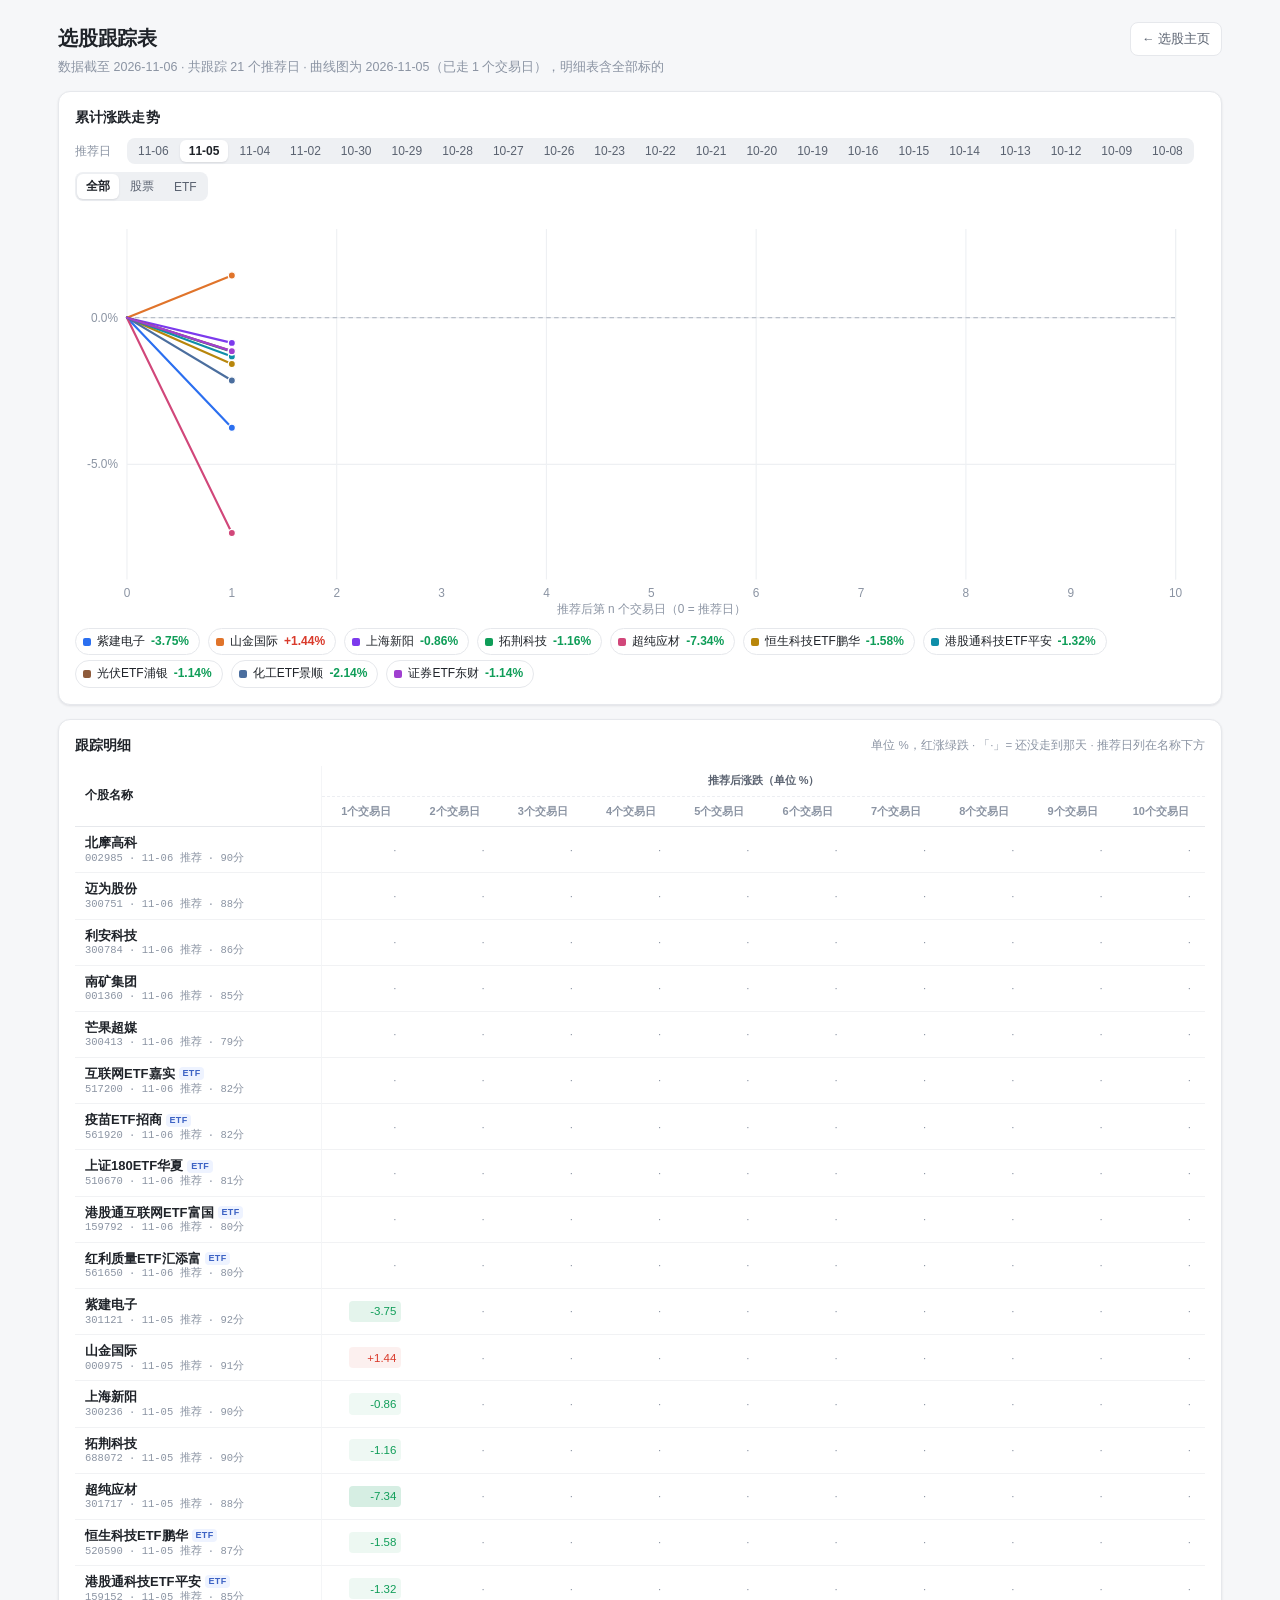
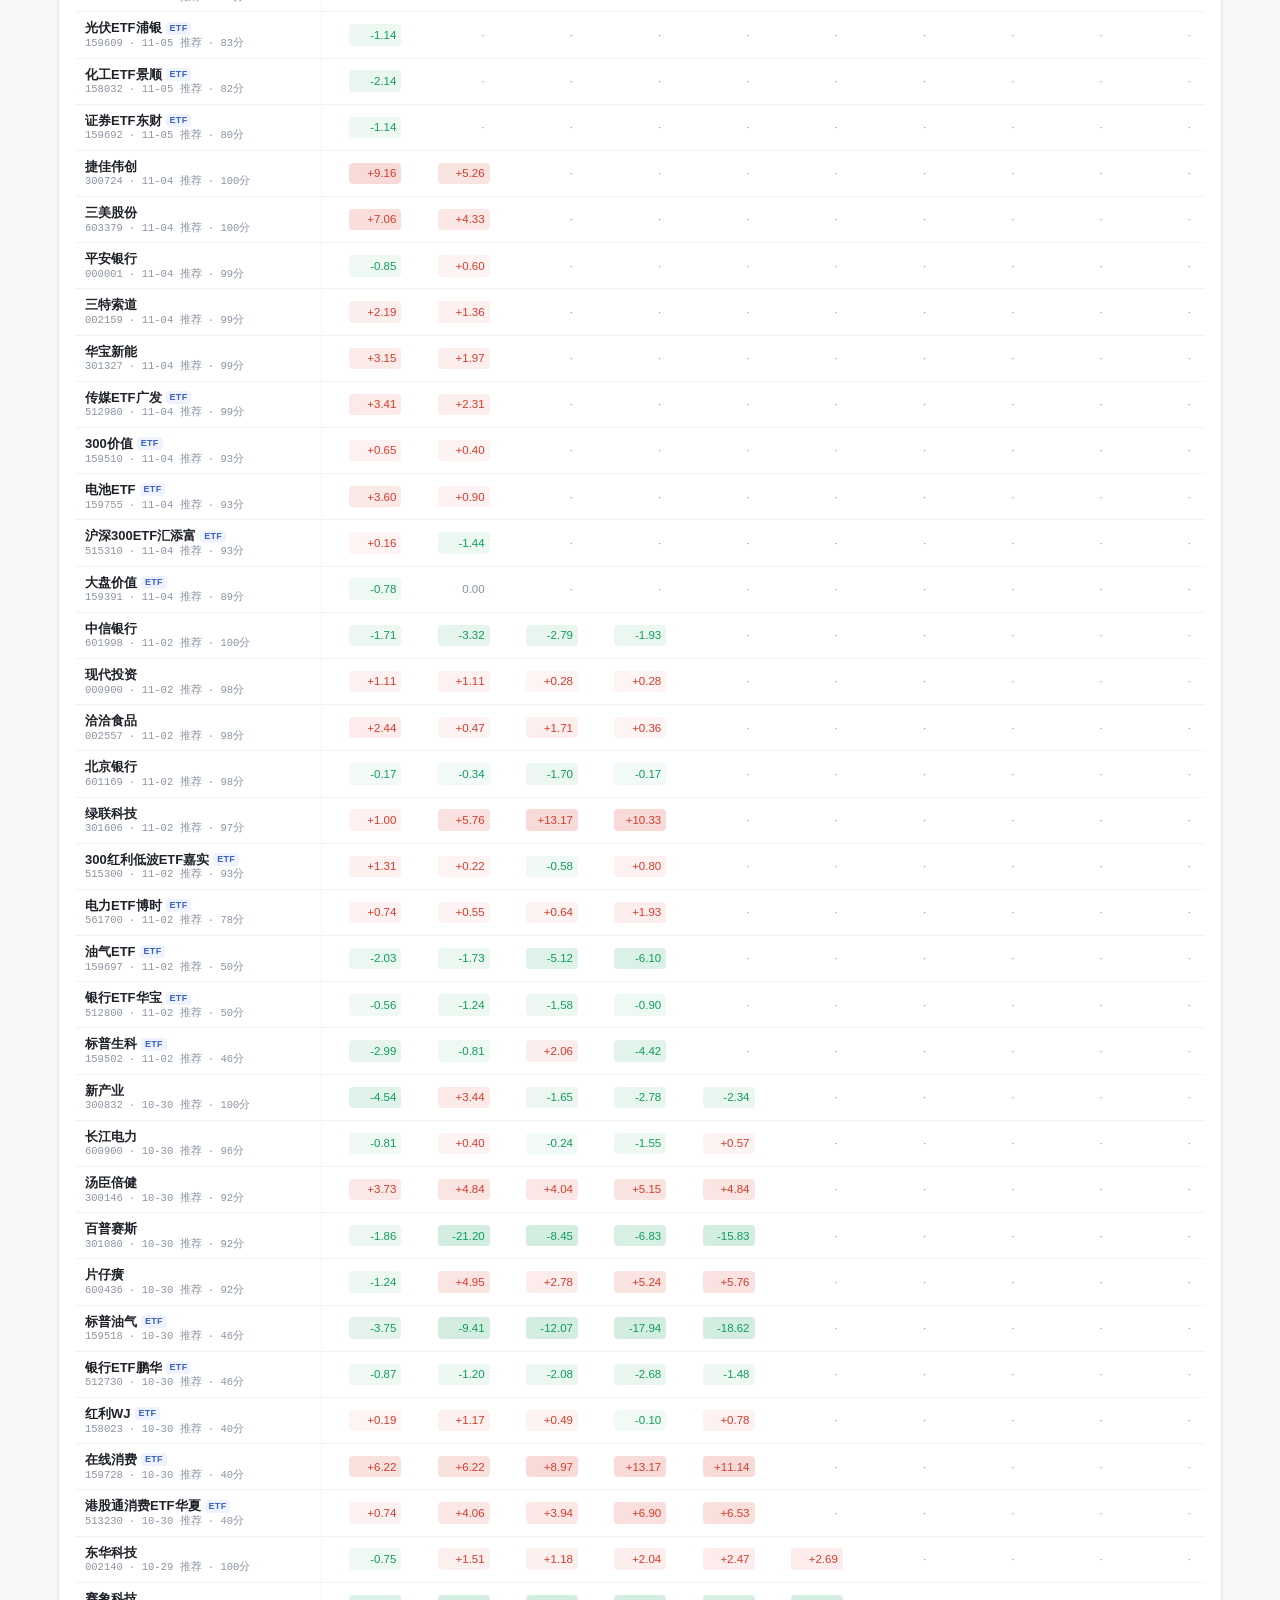
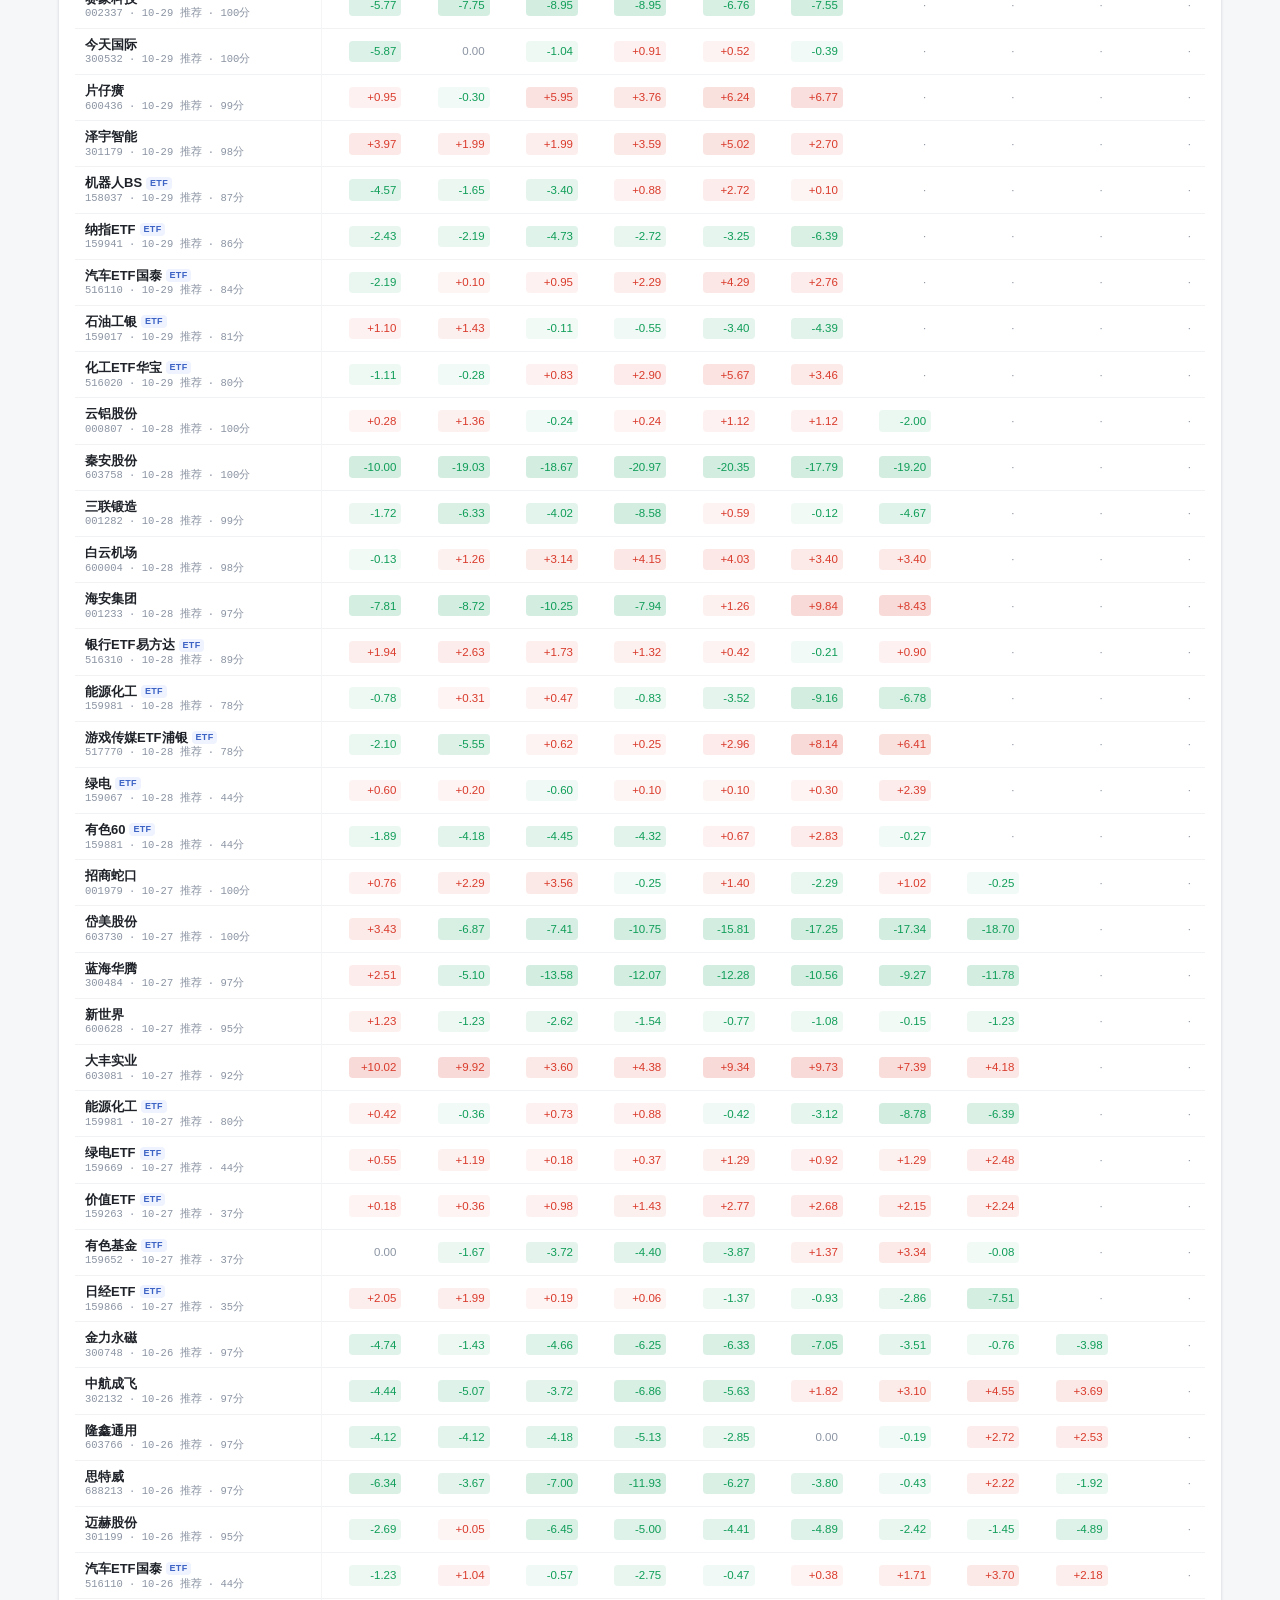
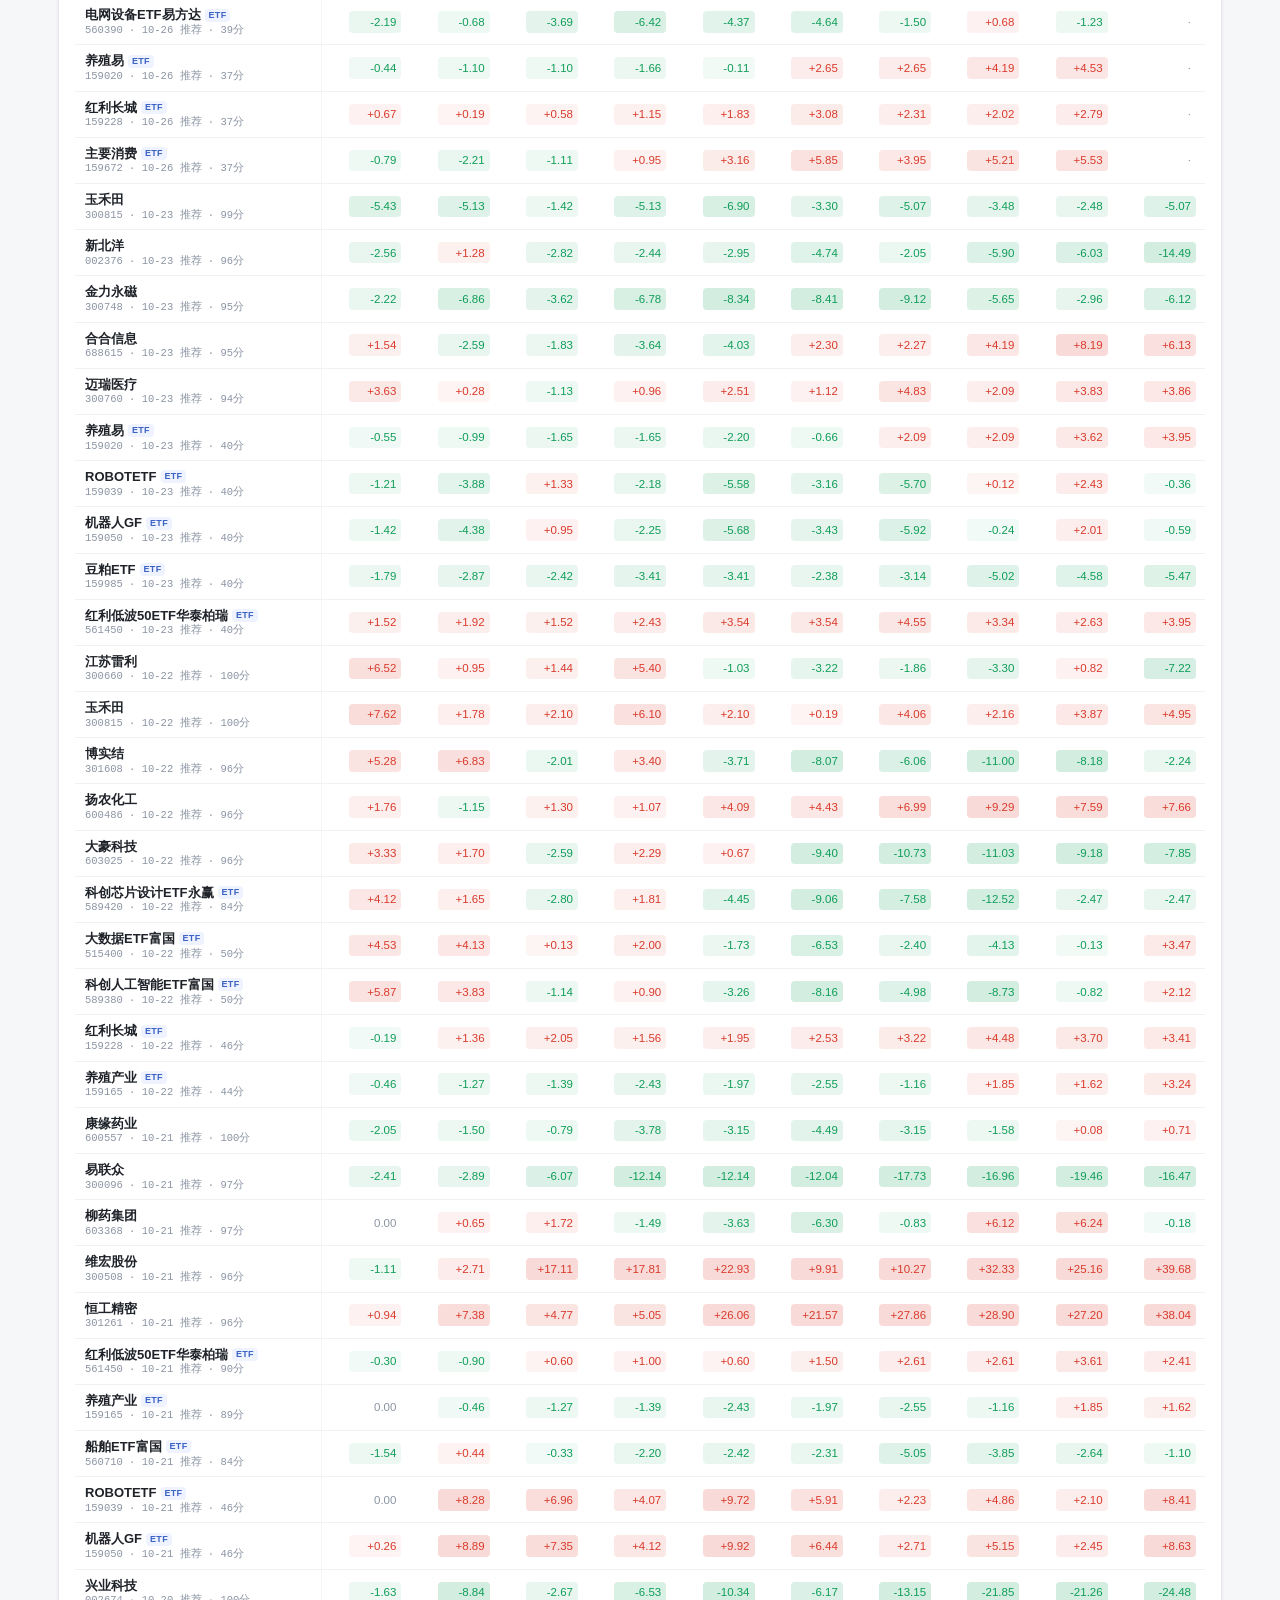
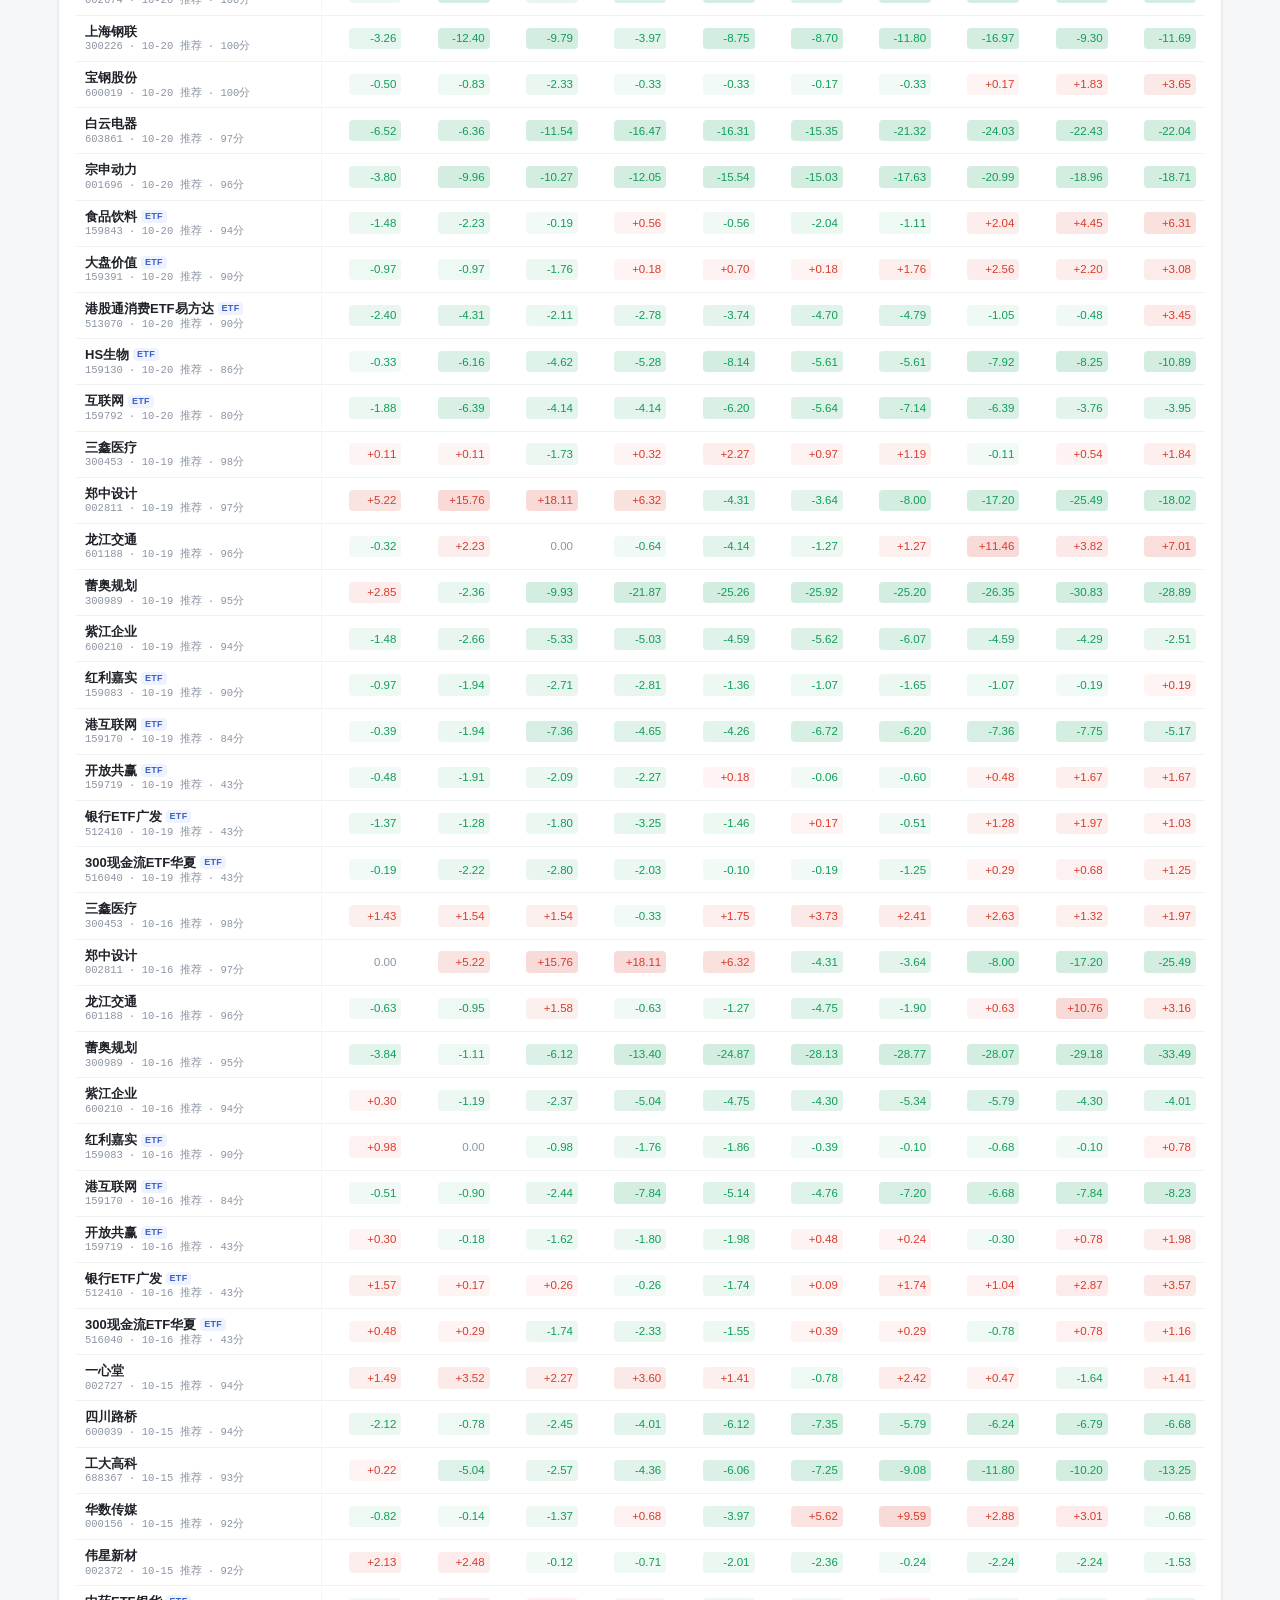
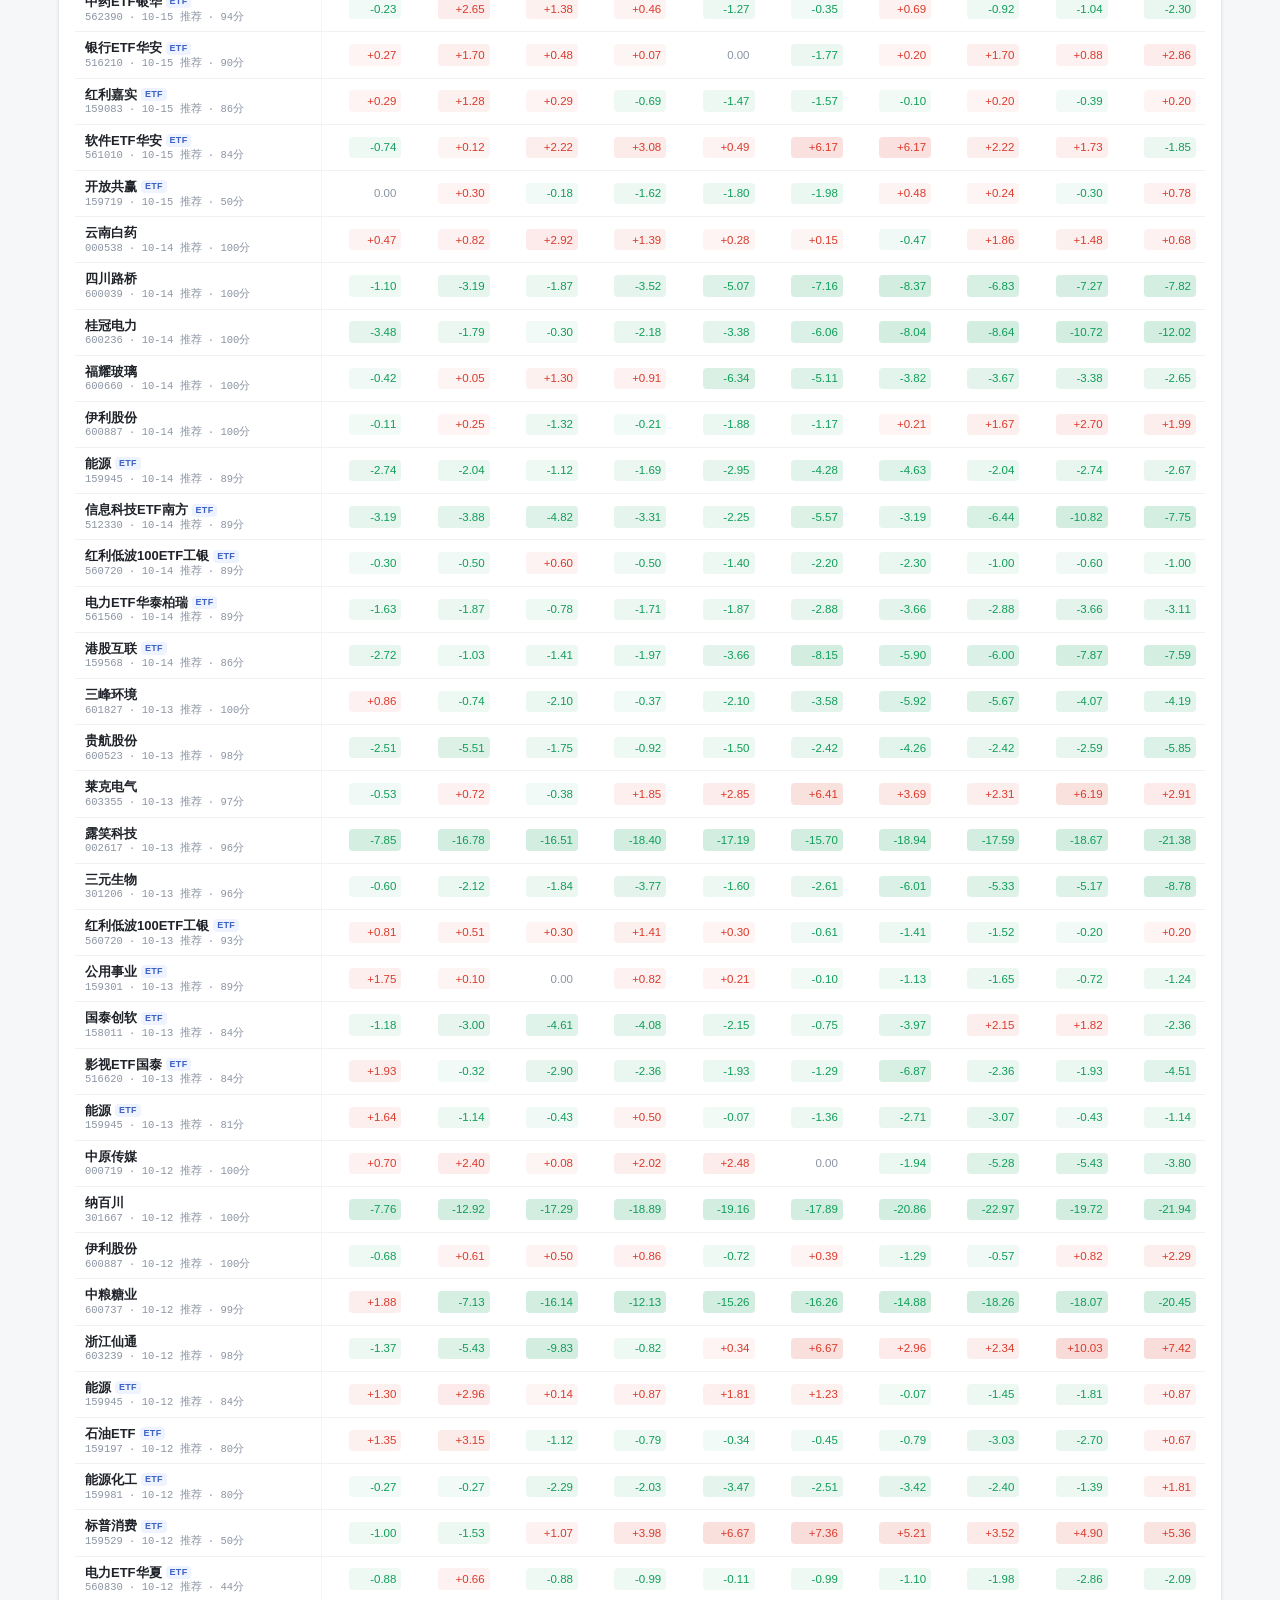
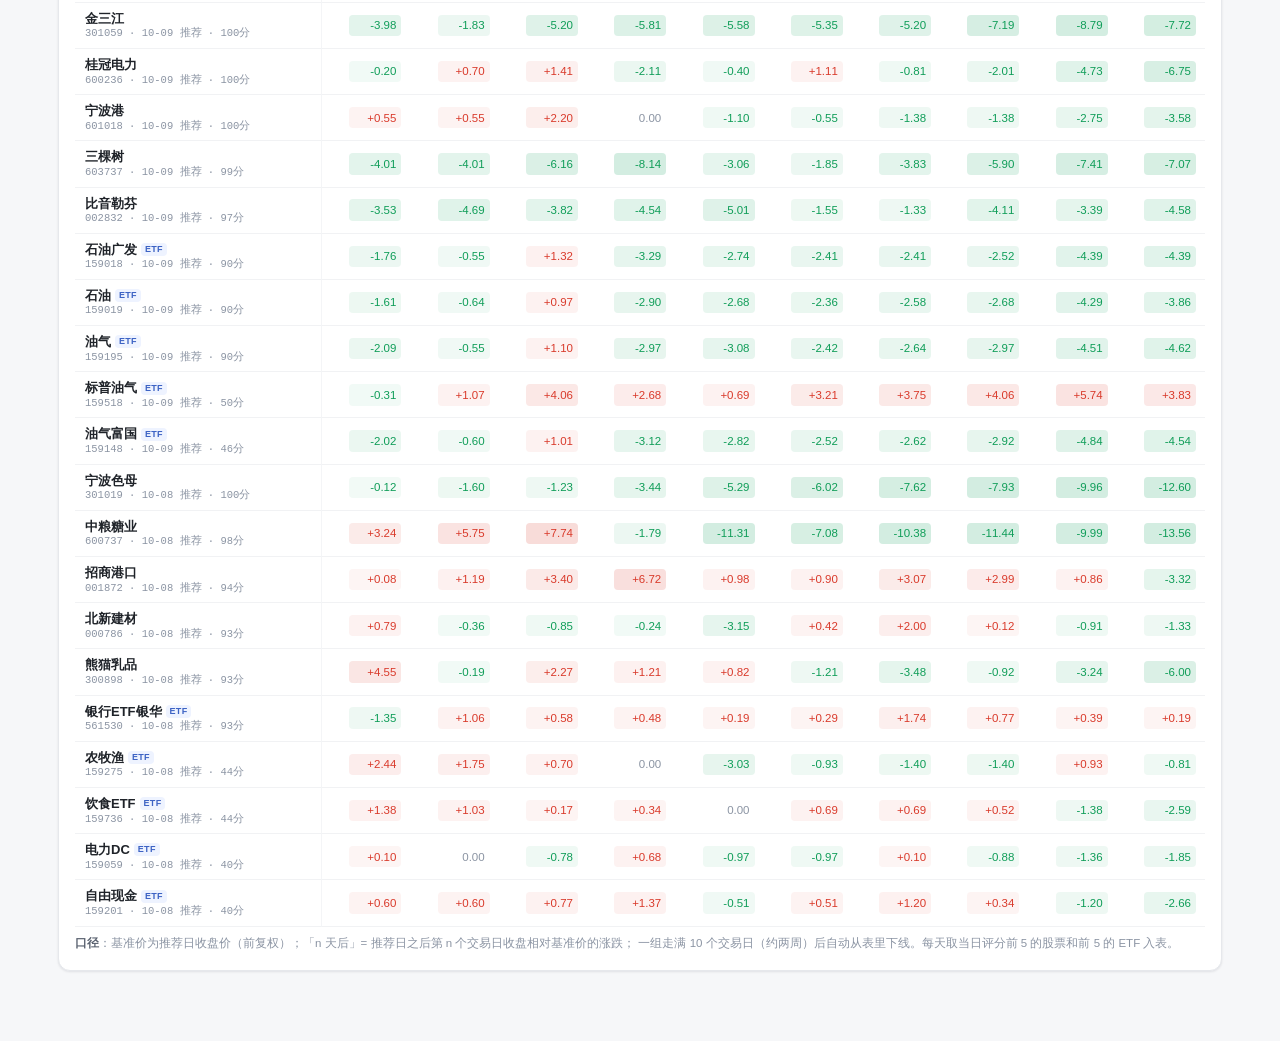
==== commit eebee8d3: "data: 更新 2026-11-06 盘后缠论买点筛选结果" ====
--- a/perf.html
+++ b/perf.html
@@ -151,7 +151,7 @@
 </div>
 
 <script>
-const DATA = {"dates":["2026-11-05","2026-11-04","2026-11-02","2026-10-30","2026-10-29","2026-10-28","2026-10-27","2026-10-26","2026-10-23","2026-10-22","2026-10-21","2026-10-20","2026-10-19","2026-10-16","2026-10-15","2026-10-14","2026-10-13","2026-10-12","2026-10-09","2026-10-08"],"groups":{"2026-11-05":{"base_date":"2026-11-05","rows":[{"code":"301121","name":"紫建电子","type":"stock","score":92,"tags":["30分3买","5分1买"],"base_price":40.8,"rets":{},"done_days":0},{"code":"000975","name":"山金国际","type":"stock","score":91,"tags":["30分2买","5分3买"],"base_price":24.24,"rets":{},"done_days":0},{"code":"300236","name":"上海新阳","type":"stock","score":90,"tags":["30分3买","5分3买"],"base_price":76.83,"rets":{},"done_days":0},{"code":"688072","name":"拓荆科技","type":"stock","score":90,"tags":["30分3买","5分2买"],"base_price":502.84,"rets":{},"done_days":0},{"code":"301717","name":"超纯应材","type":"stock","score":88,"tags":["30分3买","5分3买"],"base_price":284.86,"rets":{},"done_days":0},{"code":"520590","name":"恒生科技ETF鹏华","type":"etf","score":87,"tags":["30分2买","5分3买"],"base_price":0.697,"rets":{},"done_days":0},{"code":"159152","name":"港股通科技ETF平安","type":"etf","score":85,"tags":["30分2买","5分3买"],"base_price":0.681,"rets":{},"done_days":0},{"code":"159609","name":"光伏ETF浦银","type":"etf","score":83,"tags":["30分2买","5分3买"],"base_price":0.44,"rets":{},"done_days":0},{"code":"158032","name":"化工ETF景顺","type":"etf","score":82,"tags":["30分2买","5分3买"],"base_price":0.888,"rets":{},"done_days":0},{"code":"159692","name":"证券ETF东财","type":"etf","score":80,"tags":["30分3买","5分3买"],"base_price":1.142,"rets":{},"done_days":0}]},"2026-11-04":{"base_date":"2026-11-04","rows":[{"code":"300724","name":"捷佳伟创","type":"stock","score":100,"tags":["30分3买","5分3买"],"base_price":56.86,"rets":{"1":9.16},"done_days":1},{"code":"603379","name":"三美股份","type":"stock","score":100,"tags":["30分3买","5分3买"],"base_price":48.55,"rets":{"1":7.06},"done_days":1},{"code":"000001","name":"平安银行","type":"stock","score":99,"tags":["30分3买","5分2买"],"base_price":11.74,"rets":{"1":-0.85},"done_days":1},{"code":"002159","name":"三特索道","type":"stock","score":99,"tags":["30分3买","5分2买"],"base_price":13.22,"rets":{"1":2.19},"done_days":1},{"code":"301327","name":"华宝新能","type":"stock","score":99,"tags":["30分3买","5分3买"],"base_price":42.17,"rets":{"1":3.15},"done_days":1},{"code":"512980","name":"传媒ETF广发","type":"etf","score":99,"tags":["30分3买","5分3买"],"base_price":0.822,"rets":{"1":3.41},"done_days":1},{"code":"159510","name":"300价值","type":"etf","score":93,"tags":["30分2买","5分3买"],"base_price":1.237,"rets":{"1":0.65},"done_days":1},{"code":"159755","name":"电池ETF","type":"etf","score":93,"tags":["30分2买","5分3买"],"base_price":0.777,"rets":{"1":3.6},"done_days":1},{"code":"515310","name":"沪深300ETF汇添富","type":"etf","score":93,"tags":["30分2买","5分3买"],"base_price":1.246,"rets":{"1":0.16},"done_days":1},{"code":"159391","name":"大盘价值","type":"etf","score":89,"tags":["30分3买","5分3买"],"base_price":1.154,"rets":{"1":-0.78},"done_days":1}]},"2026-11-02":{"base_date":"2026-11-02","rows":[{"code":"601998","name":"中信银行","type":"stock","score":100,"tags":["30分3买","5分3买"],"base_price":9.33,"rets":{"1":-1.71,"2":-3.32,"3":-2.79},"done_days":3},{"code":"000900","name":"现代投资","type":"stock","score":98,"tags":["30分2买","5分3买"],"base_price":3.6,"rets":{"1":1.11,"2":1.11,"3":0.28},"done_days":3},{"code":"002557","name":"洽洽食品","type":"stock","score":98,"tags":["30分2买","5分3买"],"base_price":19.28,"rets":{"1":2.44,"2":0.47,"3":1.71},"done_days":3},{"code":"601169","name":"北京银行","type":"stock","score":98,"tags":["30分2买","5分3买"],"base_price":5.87,"rets":{"1":-0.17,"2":-0.34,"3":-1.7},"done_days":3},{"code":"301606","name":"绿联科技","type":"stock","score":97,"tags":["30分3买","5分3买"],"base_price":53.17,"rets":{"1":1.0,"2":5.76,"3":13.17},"done_days":3},{"code":"515300","name":"300红利低波ETF嘉实","type":"etf","score":93,"tags":["30分2买","5分3买"],"base_price":1.373,"rets":{"1":1.31,"2":0.22,"3":-0.58},"done_days":3},{"code":"561700","name":"电力ETF博时","type":"etf","score":78,"tags":["30分2买","5分1买"],"base_price":1.088,"rets":{"1":0.74,"2":0.55,"3":0.64},"done_days":3},{"code":"159697","name":"油气ETF","type":"etf","score":50,"tags":["30分3买"],"base_price":1.327,"rets":{"1":-2.03,"2":-1.73,"3":-5.12},"done_days":3},{"code":"512800","name":"银行ETF华宝","type":"etf","score":50,"tags":["30分3买"],"base_price":0.885,"rets":{"1":-0.56,"2":-1.24,"3":-1.58},"done_days":3},{"code":"159502","name":"标普生科","type":"etf","score":46,"tags":["30分3买"],"base_price":1.605,"rets":{"1":-2.99,"2":-0.81,"3":2.06},"done_days":3}]},"2026-10-30":{"base_date":"2026-10-30","rows":[{"code":"300832","name":"新产业","type":"stock","score":100,"tags":["30分3买","5分3买"],"base_price":61.87,"rets":{"1":-4.54,"2":3.44,"3":-1.65,"4":-2.78},"done_days":4},{"code":"600900","name":"长江电力","type":"stock","score":96,"tags":["30分3买","5分1买"],"base_price":29.74,"rets":{"1":-0.81,"2":0.4,"3":-0.24,"4":-1.55},"done_days":4},{"code":"300146","name":"汤臣倍健","type":"stock","score":92,"tags":["30分3买","5分1买"],"base_price":9.91,"rets":{"1":3.73,"2":4.84,"3":4.04,"4":5.15},"done_days":4},{"code":"301080","name":"百普赛斯","type":"stock","score":92,"tags":["30分3买","5分3买"],"base_price":103.5,"rets":{"1":-1.86,"2":-21.2,"3":-8.45,"4":-6.83},"done_days":4},{"code":"600436","name":"片仔癀","type":"stock","score":92,"tags":["30分3买","5分2买"],"base_price":128.59,"rets":{"1":-1.24,"2":4.95,"3":2.78,"4":5.24},"done_days":4},{"code":"159518","name":"标普油气","type":"etf","score":46,"tags":["30分3买"],"base_price":1.466,"rets":{"1":-3.75,"2":-9.41,"3":-12.07,"4":-17.94},"done_days":4},{"code":"512730","name":"银行ETF鹏华","type":"etf","score":46,"tags":["30分3买"],"base_price":1.83,"rets":{"1":-0.87,"2":-1.2,"3":-2.08,"4":-2.68},"done_days":4},{"code":"158023","name":"红利WJ","type":"etf","score":40,"tags":["5分3买"],"base_price":1.029,"rets":{"1":0.19,"2":1.17,"3":0.49,"4":-0.1},"done_days":4},{"code":"159728","name":"在线消费","type":"etf","score":40,"tags":["30分2买"],"base_price":0.691,"rets":{"1":6.22,"2":6.22,"3":8.97,"4":13.17},"done_days":4},{"code":"513230","name":"港股通消费ETF华夏","type":"etf","score":40,"tags":["5分3买"],"base_price":0.812,"rets":{"1":0.74,"2":4.06,"3":3.94,"4":6.9},"done_days":4}]},"2026-10-29":{"base_date":"2026-10-29","rows":[{"code":"002140","name":"东华科技","type":"stock","score":100,"tags":["30分3买","5分3买"],"base_price":9.3,"rets":{"1":-0.75,"2":1.51,"3":1.18,"4":2.04,"5":2.47},"done_days":5},{"code":"002337","name":"赛象科技","type":"stock","score":100,"tags":["30分3买","5分3买"],"base_price":5.03,"rets":{"1":-5.77,"2":-7.75,"3":-8.95,"4":-8.95,"5":-6.76},"done_days":5},{"code":"300532","name":"今天国际","type":"stock","score":100,"tags":["30分3买","5分3买"],"base_price":7.67,"rets":{"1":-5.87,"2":0.0,"3":-1.04,"4":0.91,"5":0.52},"done_days":5},{"code":"600436","name":"片仔癀","type":"stock","score":99,"tags":["30分3买","5分2买"],"base_price":127.38,"rets":{"1":0.95,"2":-0.3,"3":5.95,"4":3.76,"5":6.24},"done_days":5},{"code":"301179","name":"泽宇智能","type":"stock","score":98,"tags":["30分2买","5分3买"],"base_price":18.13,"rets":{"1":3.97,"2":1.99,"3":1.99,"4":3.59,"5":5.02},"done_days":5},{"code":"158037","name":"机器人BS","type":"etf","score":87,"tags":["30分3买","5分2买"],"base_price":1.028,"rets":{"1":-4.57,"2":-1.65,"3":-3.4,"4":0.88,"5":2.72},"done_days":5},{"code":"159941","name":"纳指ETF","type":"etf","score":86,"tags":["30分2买","5分3买"],"base_price":1.69,"rets":{"1":-2.43,"2":-2.19,"3":-4.73,"4":-2.72,"5":-3.25},"done_days":5},{"code":"516110","name":"汽车ETF国泰","type":"etf","score":84,"tags":["30分2买","5分1买"],"base_price":1.049,"rets":{"1":-2.19,"2":0.1,"3":0.95,"4":2.29,"5":4.29},"done_days":5},{"code":"159017","name":"石油工银","type":"etf","score":81,"tags":["30分2买","5分2买"],"base_price":0.911,"rets":{"1":1.1,"2":1.43,"3":-0.11,"4":-0.55,"5":-3.4},"done_days":5},{"code":"516020","name":"化工ETF华宝","type":"etf","score":80,"tags":["30分2买","5分1买"],"base_price":0.723,"rets":{"1":-1.11,"2":-0.28,"3":0.83,"4":2.9,"5":5.67},"done_days":5}]},"2026-10-28":{"base_date":"2026-10-28","rows":[{"code":"000807","name":"云铝股份","type":"stock","score":100,"tags":["30分3买","5分3买"],"base_price":25.02,"rets":{"1":0.28,"2":1.36,"3":-0.24,"4":0.24,"5":1.12,"6":1.12},"done_days":6},{"code":"603758","name":"秦安股份","type":"stock","score":100,"tags":["30分3买","5分3买"],"base_price":11.3,"rets":{"1":-10.0,"2":-19.03,"3":-18.67,"4":-20.97,"5":-20.35,"6":-17.79},"done_days":6},{"code":"001282","name":"三联锻造","type":"stock","score":99,"tags":["30分3买","5分2买"],"base_price":16.9,"rets":{"1":-1.72,"2":-6.33,"3":-4.02,"4":-8.58,"5":0.59,"6":-0.12},"done_days":6},{"code":"600004","name":"白云机场","type":"stock","score":98,"tags":["30分2买","5分3买"],"base_price":7.95,"rets":{"1":-0.13,"2":1.26,"3":3.14,"4":4.15,"5":4.03,"6":3.4},"done_days":6},{"code":"001233","name":"海安集团","type":"stock","score":97,"tags":["30分3买","5分3买"],"base_price":60.98,"rets":{"1":-7.81,"2":-8.72,"3":-10.25,"4":-7.94,"5":1.26,"6":9.84},"done_days":6},{"code":"516310","name":"银行ETF易方达","type":"etf","score":89,"tags":["30分2买","5分3买"],"base_price":1.444,"rets":{"1":1.94,"2":2.63,"3":1.73,"4":1.32,"5":0.42,"6":-0.21},"done_days":6},{"code":"159981","name":"能源化工","type":"etf","score":78,"tags":["30分2买","5分2买"],"base_price":1.932,"rets":{"1":-0.78,"2":0.31,"3":0.47,"4":-0.83,"5":-3.52,"6":-9.16},"done_days":6},{"code":"517770","name":"游戏传媒ETF浦银","type":"etf","score":78,"tags":["30分2买","5分1买"],"base_price":0.811,"rets":{"1":-2.1,"2":-5.55,"3":0.62,"4":0.25,"5":2.96,"6":8.14},"done_days":6},{"code":"159067","name":"绿电","type":"etf","score":44,"tags":["30分2买"],"base_price":1.003,"rets":{"1":0.6,"2":0.2,"3":-0.6,"4":0.1,"5":0.1,"6":0.3},"done_days":6},{"code":"159881","name":"有色60","type":"etf","score":44,"tags":["30分2买"],"base_price":0.741,"rets":{"1":-1.89,"2":-4.18,"3":-4.45,"4":-4.32,"5":0.67,"6":2.83},"done_days":6}]},"2026-10-27":{"base_date":"2026-10-27","rows":[{"code":"001979","name":"招商蛇口","type":"stock","score":100,"tags":["30分3买","5分3买"],"base_price":7.86,"rets":{"1":0.76,"2":2.29,"3":3.56,"4":-0.25,"5":1.4,"6":-2.29,"7":1.02},"done_days":7},{"code":"603730","name":"岱美股份","type":"stock","score":100,"tags":["30分3买","5分3买"],"base_price":11.07,"rets":{"1":3.43,"2":-6.87,"3":-7.41,"4":-10.75,"5":-15.81,"6":-17.25,"7":-17.34},"done_days":7},{"code":"300484","name":"蓝海华腾","type":"stock","score":97,"tags":["30分3买","5分3买"],"base_price":13.92,"rets":{"1":2.51,"2":-5.1,"3":-13.58,"4":-12.07,"5":-12.28,"6":-10.56,"7":-9.27},"done_days":7},{"code":"600628","name":"新世界","type":"stock","score":95,"tags":["30分2买","5分3买"],"base_price":6.5,"rets":{"1":1.23,"2":-1.23,"3":-2.62,"4":-1.54,"5":-0.77,"6":-1.08,"7":-0.15},"done_days":7},{"code":"603081","name":"大丰实业","type":"stock","score":92,"tags":["30分3买","5分1买"],"base_price":10.28,"rets":{"1":10.02,"2":9.92,"3":3.6,"4":4.38,"5":9.34,"6":9.73,"7":7.39},"done_days":7},{"code":"159981","name":"能源化工","type":"etf","score":80,"tags":["30分2买","5分1买"],"base_price":1.924,"rets":{"1":0.42,"2":-0.36,"3":0.73,"4":0.88,"5":-0.42,"6":-3.12,"7":-8.78},"done_days":7},{"code":"159669","name":"绿电ETF","type":"etf","score":44,"tags":["30分2买"],"base_price":1.089,"rets":{"1":0.55,"2":1.19,"3":0.18,"4":0.37,"5":1.29,"6":0.92,"7":1.29},"done_days":7},{"code":"159263","name":"价值ETF","type":"etf","score":37,"tags":["5分3买"],"base_price":1.118,"rets":{"1":0.18,"2":0.36,"3":0.98,"4":1.43,"5":2.77,"6":2.68,"7":2.15},"done_days":7},{"code":"159652","name":"有色基金","type":"etf","score":37,"tags":["30分2买"],"base_price":1.318,"rets":{"1":0.0,"2":-1.67,"3":-3.72,"4":-4.4,"5":-3.87,"6":1.37,"7":3.34},"done_days":7},{"code":"159866","name":"日经ETF","type":"etf","score":35,"tags":["5分2买"],"base_price":1.611,"rets":{"1":2.05,"2":1.99,"3":0.19,"4":0.06,"5":-1.37,"6":-0.93,"7":-2.86},"done_days":7}]},"2026-10-26":{"base_date":"2026-10-26","rows":[{"code":"300748","name":"金力永磁","type":"stock","score":97,"tags":["30分3买","5分3买"],"base_price":25.1,"rets":{"1":-4.74,"2":-1.43,"3":-4.66,"4":-6.25,"5":-6.33,"6":-7.05,"7":-3.51,"8":-0.76},"done_days":8},{"code":"302132","name":"中航成飞","type":"stock","score":97,"tags":["30分3买","5分3买"],"base_price":67.51,"rets":{"1":-4.44,"2":-5.07,"3":-3.72,"4":-6.86,"5":-5.63,"6":1.82,"7":3.1,"8":4.55},"done_days":8},{"code":"603766","name":"隆鑫通用","type":"stock","score":97,"tags":["30分3买","5分3买"],"base_price":15.79,"rets":{"1":-4.12,"2":-4.12,"3":-4.18,"4":-5.13,"5":-2.85,"6":0.0,"7":-0.19,"8":2.72},"done_days":8},{"code":"688213","name":"思特威","type":"stock","score":97,"tags":["30分3买","5分3买"],"base_price":108.69,"rets":{"1":-6.34,"2":-3.67,"3":-7.0,"4":-11.93,"5":-6.27,"6":-3.8,"7":-0.43,"8":2.22},"done_days":8},{"code":"301199","name":"迈赫股份","type":"stock","score":95,"tags":["30分3买","5分2买"],"base_price":18.61,"rets":{"1":-2.69,"2":0.05,"3":-6.45,"4":-5.0,"5":-4.41,"6":-4.89,"7":-2.42,"8":-1.45},"done_days":8},{"code":"516110","name":"汽车ETF国泰","type":"etf","score":44,"tags":["5分3买"],"base_price":1.055,"rets":{"1":-1.23,"2":1.04,"3":-0.57,"4":-2.75,"5":-0.47,"6":0.38,"7":1.71,"8":3.7},"done_days":8},{"code":"560390","name":"电网设备ETF易方达","type":"etf","score":39,"tags":["5分2买"],"base_price":0.732,"rets":{"1":-2.19,"2":-0.68,"3":-3.69,"4":-6.42,"5":-4.37,"6":-4.64,"7":-1.5,"8":0.68},"done_days":8},{"code":"159020","name":"养殖易","type":"etf","score":37,"tags":["30分2买"],"base_price":0.906,"rets":{"1":-0.44,"2":-1.1,"3":-1.1,"4":-1.66,"5":-0.11,"6":2.65,"7":2.65,"8":4.19},"done_days":8},{"code":"159228","name":"红利长城","type":"etf","score":37,"tags":["30分2买"],"base_price":1.04,"rets":{"1":0.67,"2":0.19,"3":0.58,"4":1.15,"5":1.83,"6":3.08,"7":2.31,"8":2.02},"done_days":8},{"code":"159672","name":"主要消费","type":"etf","score":37,"tags":["5分3买"],"base_price":0.633,"rets":{"1":-0.79,"2":-2.21,"3":-1.11,"4":0.95,"5":3.16,"6":5.85,"7":3.95,"8":5.21},"done_days":8}]},"2026-10-23":{"base_date":"2026-10-23","rows":[{"code":"300815","name":"玉禾田","type":"stock","score":99,"tags":["30分3买","5分2买"],"base_price":16.95,"rets":{"1":-5.43,"2":-5.13,"3":-1.42,"4":-5.13,"5":-6.9,"6":-3.3,"7":-5.07,"8":-3.48,"9":-2.48},"done_days":9},{"code":"002376","name":"新北洋","type":"stock","score":96,"tags":["30分3买","5分2买"],"base_price":7.8,"rets":{"1":-2.56,"2":1.28,"3":-2.82,"4":-2.44,"5":-2.95,"6":-4.74,"7":-2.05,"8":-5.9,"9":-6.03},"done_days":9},{"code":"300748","name":"金力永磁","type":"stock","score":95,"tags":["30分3买","5分2买"],"base_price":25.67,"rets":{"1":-2.22,"2":-6.86,"3":-3.62,"4":-6.78,"5":-8.34,"6":-8.41,"7":-9.12,"8":-5.65,"9":-2.96},"done_days":9},{"code":"688615","name":"合合信息","type":"stock","score":95,"tags":["30分3买","5分2买"],"base_price":95.02,"rets":{"1":1.54,"2":-2.59,"3":-1.83,"4":-3.64,"5":-4.03,"6":2.3,"7":2.27,"8":4.19,"9":8.19},"done_days":9},{"code":"300760","name":"迈瑞医疗","type":"stock","score":94,"tags":["30分3买","5分3买"],"base_price":177.3,"rets":{"1":3.63,"2":0.28,"3":-1.13,"4":0.96,"5":2.51,"6":1.12,"7":4.83,"8":2.09,"9":3.83},"done_days":9},{"code":"159020","name":"养殖易","type":"etf","score":40,"tags":["30分2买"],"base_price":0.911,"rets":{"1":-0.55,"2":-0.99,"3":-1.65,"4":-1.65,"5":-2.2,"6":-0.66,"7":2.09,"8":2.09,"9":3.62},"done_days":9},{"code":"159039","name":"ROBOTETF","type":"etf","score":40,"tags":["30分3买"],"base_price":0.824,"rets":{"1":-1.21,"2":-3.88,"3":1.33,"4":-2.18,"5":-5.58,"6":-3.16,"7":-5.7,"8":0.12,"9":2.43},"done_days":9},{"code":"159050","name":"机器人GF","type":"etf","score":40,"tags":["30分3买"],"base_price":0.845,"rets":{"1":-1.42,"2":-4.38,"3":0.95,"4":-2.25,"5":-5.68,"6":-3.43,"7":-5.92,"8":-0.24,"9":2.01},"done_days":9},{"code":"159985","name":"豆粕ETF","type":"etf","score":40,"tags":["5分3买"],"base_price":2.229,"rets":{"1":-1.79,"2":-2.87,"3":-2.42,"4":-3.41,"5":-3.41,"6":-2.38,"7":-3.14,"8":-5.02,"9":-4.58},"done_days":9},{"code":"561450","name":"红利低波50ETF华泰柏瑞","type":"etf","score":40,"tags":["30分3买"],"base_price":0.988,"rets":{"1":1.52,"2":1.92,"3":1.52,"4":2.43,"5":3.54,"6":3.54,"7":4.55,"8":3.34,"9":2.63},"done_days":9}]},"2026-10-22":{"base_date":"2026-10-22","rows":[{"code":"300660","name":"江苏雷利","type":"stock","score":100,"tags":["30分3买","5分3买"],"base_price":24.25,"rets":{"1":6.52,"2":0.95,"3":1.44,"4":5.4,"5":-1.03,"6":-3.22,"7":-1.86,"8":-3.3,"9":0.82,"10":-7.22},"done_days":10},{"code":"300815","name":"玉禾田","type":"stock","score":100,"tags":["30分3买","5分3买"],"base_price":15.75,"rets":{"1":7.62,"2":1.78,"3":2.1,"4":6.1,"5":2.1,"6":0.19,"7":4.06,"8":2.16,"9":3.87,"10":4.95},"done_days":10},{"code":"301608","name":"博实结","type":"stock","score":96,"tags":["30分3买","5分1买"],"base_price":53.17,"rets":{"1":5.28,"2":6.83,"3":-2.01,"4":3.4,"5":-3.71,"6":-8.07,"7":-6.06,"8":-11.0,"9":-8.18,"10":-2.24},"done_days":10},{"code":"600486","name":"扬农化工","type":"stock","score":96,"tags":["30分3买","5分1买"],"base_price":52.33,"rets":{"1":1.76,"2":-1.15,"3":1.3,"4":1.07,"5":4.09,"6":4.43,"7":6.99,"8":9.29,"9":7.59,"10":7.66},"done_days":10},{"code":"603025","name":"大豪科技","type":"stock","score":96,"tags":["30分3买","5分1买"],"base_price":13.51,"rets":{"1":3.33,"2":1.7,"3":-2.59,"4":2.29,"5":0.67,"6":-9.4,"7":-10.73,"8":-11.03,"9":-9.18,"10":-7.85},"done_days":10},{"code":"589420","name":"科创芯片设计ETF永赢","type":"etf","score":84,"tags":["30分2买","5分1买"],"base_price":0.607,"rets":{"1":4.12,"2":1.65,"3":-2.8,"4":1.81,"5":-4.45,"6":-9.06,"7":-7.58,"8":-12.52,"9":-2.47,"10":-2.47},"done_days":10},{"code":"515400","name":"大数据ETF富国","type":"etf","score":50,"tags":["30分3买"],"base_price":0.75,"rets":{"1":4.53,"2":4.13,"3":0.13,"4":2.0,"5":-1.73,"6":-6.53,"7":-2.4,"8":-4.13,"9":-0.13,"10":3.47},"done_days":10},{"code":"589380","name":"科创人工智能ETF富国","type":"etf","score":50,"tags":["30分3买"],"base_price":1.226,"rets":{"1":5.87,"2":3.83,"3":-1.14,"4":0.9,"5":-3.26,"6":-8.16,"7":-4.98,"8":-8.73,"9":-0.82,"10":2.12},"done_days":10},{"code":"159228","name":"红利长城","type":"etf","score":46,"tags":["30分3买"],"base_price":1.026,"rets":{"1":-0.19,"2":1.36,"3":2.05,"4":1.56,"5":1.95,"6":2.53,"7":3.22,"8":4.48,"9":3.7,"10":3.41},"done_days":10},{"code":"159165","name":"养殖产业","type":"etf","score":44,"tags":["30分2买"],"base_price":0.863,"rets":{"1":-0.46,"2":-1.27,"3":-1.39,"4":-2.43,"5":-1.97,"6":-2.55,"7":-1.16,"8":1.85,"9":1.62,"10":3.24},"done_days":10}]},"2026-10-21":{"base_date":"2026-10-21","rows":[{"code":"600557","name":"康缘药业","type":"stock","score":100,"tags":["30分3买","5分3买"],"base_price":12.69,"rets":{"1":-2.05,"2":-1.5,"3":-0.79,"4":-3.78,"5":-3.15,"6":-4.49,"7":-3.15,"8":-1.58,"9":0.08,"10":0.71},"done_days":10},{"code":"300096","name":"易联众","type":"stock","score":97,"tags":["30分3买","5分3买"],"base_price":10.38,"rets":{"1":-2.41,"2":-2.89,"3":-6.07,"4":-12.14,"5":-12.14,"6":-12.04,"7":-17.73,"8":-16.96,"9":-19.46,"10":-16.47},"done_days":10},{"code":"603368","name":"柳药集团","type":"stock","score":97,"tags":["30分3买","5分3买"],"base_price":16.82,"rets":{"1":0.0,"2":0.65,"3":1.72,"4":-1.49,"5":-3.63,"6":-6.3,"7":-0.83,"8":6.12,"9":6.24,"10":-0.18},"done_days":10},{"code":"300508","name":"维宏股份","type":"stock","score":96,"tags":["30分3买","5分1买"],"base_price":33.19,"rets":{"1":-1.11,"2":2.71,"3":17.11,"4":17.81,"5":22.93,"6":9.91,"7":10.27,"8":32.33,"9":25.16,"10":39.68},"done_days":10},{"code":"301261","name":"恒工精密","type":"stock","score":96,"tags":["30分3买","5分1买"],"base_price":49.89,"rets":{"1":0.94,"2":7.38,"3":4.77,"4":5.05,"5":26.06,"6":21.57,"7":27.86,"8":28.9,"9":27.2,"10":38.04},"done_days":10},{"code":"561450","name":"红利低波50ETF华泰柏瑞","type":"etf","score":90,"tags":["30分3买","5分1买"],"base_price":0.997,"rets":{"1":-0.3,"2":-0.9,"3":0.6,"4":1.0,"5":0.6,"6":1.5,"7":2.61,"8":2.61,"9":3.61,"10":2.41},"done_days":10},{"code":"159165","name":"养殖产业","type":"etf","score":89,"tags":["30分2买","5分3买"],"base_price":0.863,"rets":{"1":0.0,"2":-0.46,"3":-1.27,"4":-1.39,"5":-2.43,"6":-1.97,"7":-2.55,"8":-1.16,"9":1.85,"10":1.62},"done_days":10},{"code":"560710","name":"船舶ETF富国","type":"etf","score":84,"tags":["30分2买","5分1买"],"base_price":0.91,"rets":{"1":-1.54,"2":0.44,"3":-0.33,"4":-2.2,"5":-2.42,"6":-2.31,"7":-5.05,"8":-3.85,"9":-2.64,"10":-1.1},"done_days":10},{"code":"159039","name":"ROBOTETF","type":"etf","score":46,"tags":["30分3买"],"base_price":0.761,"rets":{"1":0.0,"2":8.28,"3":6.96,"4":4.07,"5":9.72,"6":5.91,"7":2.23,"8":4.86,"9":2.1,"10":8.41},"done_days":10},{"code":"159050","name":"机器人GF","type":"etf","score":46,"tags":["30分3买"],"base_price":0.776,"rets":{"1":0.26,"2":8.89,"3":7.35,"4":4.12,"5":9.92,"6":6.44,"7":2.71,"8":5.15,"9":2.45,"10":8.63},"done_days":10}]},"2026-10-20":{"base_date":"2026-10-20","rows":[{"code":"002674","name":"兴业科技","type":"stock","score":100,"tags":["30分3买","5分3买"],"base_price":22.06,"rets":{"1":-1.63,"2":-8.84,"3":-2.67,"4":-6.53,"5":-10.34,"6":-6.17,"7":-13.15,"8":-21.85,"9":-21.26,"10":-24.48},"done_days":10},{"code":"300226","name":"上海钢联","type":"stock","score":100,"tags":["30分3买","5分3买"],"base_price":18.39,"rets":{"1":-3.26,"2":-12.4,"3":-9.79,"4":-3.97,"5":-8.75,"6":-8.7,"7":-11.8,"8":-16.97,"9":-9.3,"10":-11.69},"done_days":10},{"code":"600019","name":"宝钢股份","type":"stock","score":100,"tags":["30分3买","5分3买"],"base_price":6.02,"rets":{"1":-0.5,"2":-0.83,"3":-2.33,"4":-0.33,"5":-0.33,"6":-0.17,"7":-0.33,"8":0.17,"9":1.83,"10":3.65},"done_days":10},{"code":"603861","name":"白云电器","type":"stock","score":97,"tags":["30分3买","5分3买"],"base_price":12.57,"rets":{"1":-6.52,"2":-6.36,"3":-11.54,"4":-16.47,"5":-16.31,"6":-15.35,"7":-21.32,"8":-24.03,"9":-22.43,"10":-22.04},"done_days":10},{"code":"001696","name":"宗申动力","type":"stock","score":96,"tags":["30分3买","5分1买"],"base_price":15.77,"rets":{"1":-3.8,"2":-9.96,"3":-10.27,"4":-12.05,"5":-15.54,"6":-15.03,"7":-17.63,"8":-20.99,"9":-18.96,"10":-18.71},"done_days":10},{"code":"159843","name":"食品饮料","type":"etf","score":94,"tags":["30分3买","5分2买"],"base_price":0.539,"rets":{"1":-1.48,"2":-2.23,"3":-0.19,"4":0.56,"5":-0.56,"6":-2.04,"7":-1.11,"8":2.04,"9":4.45,"10":6.31},"done_days":10},{"code":"159391","name":"大盘价值","type":"etf","score":90,"tags":["30分3买","5分2买"],"base_price":1.135,"rets":{"1":-0.97,"2":-0.97,"3":-1.76,"4":0.18,"5":0.7,"6":0.18,"7":1.76,"8":2.56,"9":2.2,"10":3.08},"done_days":10},{"code":"513070","name":"港股通消费ETF易方达","type":"etf","score":90,"tags":["30分3买","5分1买"],"base_price":1.043,"rets":{"1":-2.4,"2":-4.31,"3":-2.11,"4":-2.78,"5":-3.74,"6":-4.7,"7":-4.79,"8":-1.05,"9":-0.48,"10":3.45},"done_days":10},{"code":"159130","name":"HS生物","type":"etf","score":86,"tags":["30分2买","5分3买"],"base_price":0.909,"rets":{"1":-0.33,"2":-6.16,"3":-4.62,"4":-5.28,"5":-8.14,"6":-5.61,"7":-5.61,"8":-7.92,"9":-8.25,"10":-10.89},"done_days":10},{"code":"159792","name":"互联网","type":"etf","score":80,"tags":["30分2买","5分1买"],"base_price":0.532,"rets":{"1":-1.88,"2":-6.39,"3":-4.14,"4":-4.14,"5":-6.2,"6":-5.64,"7":-7.14,"8":-6.39,"9":-3.76,"10":-3.95},"done_days":10}]},"2026-10-19":{"base_date":"2026-10-19","rows":[{"code":"300453","name":"三鑫医疗","type":"stock","score":98,"tags":["30分2买","5分3买"],"base_price":9.25,"rets":{"1":0.11,"2":0.11,"3":-1.73,"4":0.32,"5":2.27,"6":0.97,"7":1.19,"8":-0.11,"9":0.54,"10":1.84},"done_days":10},{"code":"002811","name":"郑中设计","type":"stock","score":97,"tags":["30分3买","5分3买"],"base_price":20.87,"rets":{"1":5.22,"2":15.76,"3":18.11,"4":6.32,"5":-4.31,"6":-3.64,"7":-8.0,"8":-17.2,"9":-25.49,"10":-18.02},"done_days":10},{"code":"601188","name":"龙江交通","type":"stock","score":96,"tags":["30分3买","5分1买"],"base_price":3.14,"rets":{"1":-0.32,"2":2.23,"3":0.0,"4":-0.64,"5":-4.14,"6":-1.27,"7":1.27,"8":11.46,"9":3.82,"10":7.01},"done_days":10},{"code":"300989","name":"蕾奥规划","type":"stock","score":95,"tags":["30分3买","5分3买"],"base_price":16.51,"rets":{"1":2.85,"2":-2.36,"3":-9.93,"4":-21.87,"5":-25.26,"6":-25.92,"7":-25.2,"8":-26.35,"9":-30.83,"10":-28.89},"done_days":10},{"code":"600210","name":"紫江企业","type":"stock","score":94,"tags":["30分2买","5分3买"],"base_price":6.76,"rets":{"1":-1.48,"2":-2.66,"3":-5.33,"4":-5.03,"5":-4.59,"6":-5.62,"7":-6.07,"8":-4.59,"9":-4.29,"10":-2.51},"done_days":10},{"code":"159083","name":"红利嘉实","type":"etf","score":90,"tags":["30分3买","5分2买"],"base_price":1.032,"rets":{"1":-0.97,"2":-1.94,"3":-2.71,"4":-2.81,"5":-1.36,"6":-1.07,"7":-1.65,"8":-1.07,"9":-0.19,"10":0.19},"done_days":10},{"code":"159170","name":"港互联网","type":"etf","score":84,"tags":["30分2买","5分2买"],"base_price":0.774,"rets":{"1":-0.39,"2":-1.94,"3":-7.36,"4":-4.65,"5":-4.26,"6":-6.72,"7":-6.2,"8":-7.36,"9":-7.75,"10":-5.17},"done_days":10},{"code":"159719","name":"开放共赢","type":"etf","score":43,"tags":["30分3买"],"base_price":1.675,"rets":{"1":-0.48,"2":-1.91,"3":-2.09,"4":-2.27,"5":0.18,"6":-0.06,"7":-0.6,"8":0.48,"9":1.67,"10":1.67},"done_days":10},{"code":"512410","name":"银行ETF广发","type":"etf","score":43,"tags":["30分3买"],"base_price":1.168,"rets":{"1":-1.37,"2":-1.28,"3":-1.8,"4":-3.25,"5":-1.46,"6":0.17,"7":-0.51,"8":1.28,"9":1.97,"10":1.03},"done_days":10},{"code":"516040","name":"300现金流ETF华夏","type":"etf","score":43,"tags":["30分3买"],"base_price":1.037,"rets":{"1":-0.19,"2":-2.22,"3":-2.8,"4":-2.03,"5":-0.1,"6":-0.19,"7":-1.25,"8":0.29,"9":0.68,"10":1.25},"done_days":10}]},"2026-10-16":{"base_date":"2026-10-16","rows":[{"code":"300453","name":"三鑫医疗","type":"stock","score":98,"tags":["30分2买","5分3买"],"base_price":9.12,"rets":{"1":1.43,"2":1.54,"3":1.54,"4":-0.33,"5":1.75,"6":3.73,"7":2.41,"8":2.63,"9":1.32,"10":1.97},"done_days":10},{"code":"002811","name":"郑中设计","type":"stock","score":97,"tags":["30分3买","5分3买"],"base_price":20.87,"rets":{"1":0.0,"2":5.22,"3":15.76,"4":18.11,"5":6.32,"6":-4.31,"7":-3.64,"8":-8.0,"9":-17.2,"10":-25.49},"done_days":10},{"code":"601188","name":"龙江交通","type":"stock","score":96,"tags":["30分3买","5分1买"],"base_price":3.16,"rets":{"1":-0.63,"2":-0.95,"3":1.58,"4":-0.63,"5":-1.27,"6":-4.75,"7":-1.9,"8":0.63,"9":10.76,"10":3.16},"done_days":10},{"code":"300989","name":"蕾奥规划","type":"stock","score":95,"tags":["30分3买","5分3买"],"base_price":17.17,"rets":{"1":-3.84,"2":-1.11,"3":-6.12,"4":-13.4,"5":-24.87,"6":-28.13,"7":-28.77,"8":-28.07,"9":-29.18,"10":-33.49},"done_days":10},{"code":"600210","name":"紫江企业","type":"stock","score":94,"tags":["30分2买","5分3买"],"base_price":6.74,"rets":{"1":0.3,"2":-1.19,"3":-2.37,"4":-5.04,"5":-4.75,"6":-4.3,"7":-5.34,"8":-5.79,"9":-4.3,"10":-4.01},"done_days":10},{"code":"159083","name":"红利嘉实","type":"etf","score":90,"tags":["30分3买","5分2买"],"base_price":1.022,"rets":{"1":0.98,"2":0.0,"3":-0.98,"4":-1.76,"5":-1.86,"6":-0.39,"7":-0.1,"8":-0.68,"9":-0.1,"10":0.78},"done_days":10},{"code":"159170","name":"港互联网","type":"etf","score":84,"tags":["30分2买","5分2买"],"base_price":0.778,"rets":{"1":-0.51,"2":-0.9,"3":-2.44,"4":-7.84,"5":-5.14,"6":-4.76,"7":-7.2,"8":-6.68,"9":-7.84,"10":-8.23},"done_days":10},{"code":"159719","name":"开放共赢","type":"etf","score":43,"tags":["30分3买"],"base_price":1.67,"rets":{"1":0.3,"2":-0.18,"3":-1.62,"4":-1.8,"5":-1.98,"6":0.48,"7":0.24,"8":-0.3,"9":0.78,"10":1.98},"done_days":10},{"code":"512410","name":"银行ETF广发","type":"etf","score":43,"tags":["30分3买"],"base_price":1.15,"rets":{"1":1.57,"2":0.17,"3":0.26,"4":-0.26,"5":-1.74,"6":0.09,"7":1.74,"8":1.04,"9":2.87,"10":3.57},"done_days":10},{"code":"516040","name":"300现金流ETF华夏","type":"etf","score":43,"tags":["30分3买"],"base_price":1.032,"rets":{"1":0.48,"2":0.29,"3":-1.74,"4":-2.33,"5":-1.55,"6":0.39,"7":0.29,"8":-0.78,"9":0.78,"10":1.16},"done_days":10}]},"2026-10-15":{"base_date":"2026-10-15","rows":[{"code":"002727","name":"一心堂","type":"stock","score":94,"tags":["30分3买","5分3买"],"base_price":12.79,"rets":{"1":1.49,"2":3.52,"3":2.27,"4":3.6,"5":1.41,"6":-0.78,"7":2.42,"8":0.47,"9":-1.64,"10":1.41},"done_days":10},{"code":"600039","name":"四川路桥","type":"stock","score":94,"tags":["30分3买","5分3买"],"base_price":8.98,"rets":{"1":-2.12,"2":-0.78,"3":-2.45,"4":-4.01,"5":-6.12,"6":-7.35,"7":-5.79,"8":-6.24,"9":-6.79,"10":-6.68},"done_days":10},{"code":"688367","name":"工大高科","type":"stock","score":93,"tags":["30分2买","5分3买"],"base_price":31.18,"rets":{"1":0.22,"2":-5.04,"3":-2.57,"4":-4.36,"5":-6.06,"6":-7.25,"7":-9.08,"8":-11.8,"9":-10.2,"10":-13.25},"done_days":10},{"code":"000156","name":"华数传媒","type":"stock","score":92,"tags":["30分3买","5分1买"],"base_price":7.3,"rets":{"1":-0.82,"2":-0.14,"3":-1.37,"4":0.68,"5":-3.97,"6":5.62,"7":9.59,"8":2.88,"9":3.01,"10":-0.68},"done_days":10},{"code":"002372","name":"伟星新材","type":"stock","score":92,"tags":["30分3买","5分1买"],"base_price":8.47,"rets":{"1":2.13,"2":2.48,"3":-0.12,"4":-0.71,"5":-2.01,"6":-2.36,"7":-0.24,"8":-2.24,"9":-2.24,"10":-1.53},"done_days":10},{"code":"562390","name":"中药ETF银华","type":"etf","score":94,"tags":["30分3买","5分2买"],"base_price":0.869,"rets":{"1":-0.23,"2":2.65,"3":1.38,"4":0.46,"5":-1.27,"6":-0.35,"7":0.69,"8":-0.92,"9":-1.04,"10":-2.3},"done_days":10},{"code":"516210","name":"银行ETF华安","type":"etf","score":90,"tags":["30分3买","5分1买"],"base_price":1.471,"rets":{"1":0.27,"2":1.7,"3":0.48,"4":0.07,"5":0.0,"6":-1.77,"7":0.2,"8":1.7,"9":0.88,"10":2.86},"done_days":10},{"code":"159083","name":"红利嘉实","type":"etf","score":86,"tags":["30分3买","5分1买"],"base_price":1.019,"rets":{"1":0.29,"2":1.28,"3":0.29,"4":-0.69,"5":-1.47,"6":-1.57,"7":-0.1,"8":0.2,"9":-0.39,"10":0.2},"done_days":10},{"code":"561010","name":"软件ETF华安","type":"etf","score":84,"tags":["30分2买","5分2买"],"base_price":0.811,"rets":{"1":-0.74,"2":0.12,"3":2.22,"4":3.08,"5":0.49,"6":6.17,"7":6.17,"8":2.22,"9":1.73,"10":-1.85},"done_days":10},{"code":"159719","name":"开放共赢","type":"etf","score":50,"tags":["30分3买"],"base_price":1.67,"rets":{"1":0.0,"2":0.3,"3":-0.18,"4":-1.62,"5":-1.8,"6":-1.98,"7":0.48,"8":0.24,"9":-0.3,"10":0.78},"done_days":10}]},"2026-10-14":{"base_date":"2026-10-14","rows":[{"code":"000538","name":"云南白药","type":"stock","score":100,"tags":["30分3买","5分3买"],"base_price":52.65,"rets":{"1":0.47,"2":0.82,"3":2.92,"4":1.39,"5":0.28,"6":0.15,"7":-0.47,"8":1.86,"9":1.48,"10":0.68},"done_days":10},{"code":"600039","name":"四川路桥","type":"stock","score":100,"tags":["30分3买","5分3买"],"base_price":9.08,"rets":{"1":-1.1,"2":-3.19,"3":-1.87,"4":-3.52,"5":-5.07,"6":-7.16,"7":-8.37,"8":-6.83,"9":-7.27,"10":-7.82},"done_days":10},{"code":"600236","name":"桂冠电力","type":"stock","score":100,"tags":["30分3买","5分3买"],"base_price":10.07,"rets":{"1":-3.48,"2":-1.79,"3":-0.3,"4":-2.18,"5":-3.38,"6":-6.06,"7":-8.04,"8":-8.64,"9":-10.72,"10":-12.02},"done_days":10},{"code":"600660","name":"福耀玻璃","type":"stock","score":100,"tags":["30分3买","5分3买"],"base_price":54.75,"rets":{"1":-0.42,"2":0.05,"3":1.3,"4":0.91,"5":-6.34,"6":-5.11,"7":-3.82,"8":-3.67,"9":-3.38,"10":-2.65},"done_days":10},{"code":"600887","name":"伊利股份","type":"stock","score":100,"tags":["30分3买","5分3买"],"base_price":28.13,"rets":{"1":-0.11,"2":0.25,"3":-1.32,"4":-0.21,"5":-1.88,"6":-1.17,"7":0.21,"8":1.67,"9":2.7,"10":1.99},"done_days":10},{"code":"159945","name":"能源","type":"etf","score":89,"tags":["30分2买","5分3买"],"base_price":1.424,"rets":{"1":-2.74,"2":-2.04,"3":-1.12,"4":-1.69,"5":-2.95,"6":-4.28,"7":-4.63,"8":-2.04,"9":-2.74,"10":-2.67},"done_days":10},{"code":"512330","name":"信息科技ETF南方","type":"etf","score":89,"tags":["30分2买","5分3买"],"base_price":1.599,"rets":{"1":-3.19,"2":-3.88,"3":-4.82,"4":-3.31,"5":-2.25,"6":-5.57,"7":-3.19,"8":-6.44,"9":-10.82,"10":-7.75},"done_days":10},{"code":"560720","name":"红利低波100ETF工银","type":"etf","score":89,"tags":["30分2买","5分3买"],"base_price":0.998,"rets":{"1":-0.3,"2":-0.5,"3":0.6,"4":-0.5,"5":-1.4,"6":-2.2,"7":-2.3,"8":-1.0,"9":-0.6,"10":-1.0},"done_days":10},{"code":"561560","name":"电力ETF华泰柏瑞","type":"etf","score":89,"tags":["30分2买","5分3买"],"base_price":1.285,"rets":{"1":-1.63,"2":-1.87,"3":-0.78,"4":-1.71,"5":-1.87,"6":-2.88,"7":-3.66,"8":-2.88,"9":-3.66,"10":-3.11},"done_days":10},{"code":"159568","name":"港股互联","type":"etf","score":86,"tags":["30分2买","5分3买"],"base_price":1.067,"rets":{"1":-2.72,"2":-1.03,"3":-1.41,"4":-1.97,"5":-3.66,"6":-8.15,"7":-5.9,"8":-6.0,"9":-7.87,"10":-7.59},"done_days":10}]},"2026-10-13":{"base_date":"2026-10-13","rows":[{"code":"601827","name":"三峰环境","type":"stock","score":100,"tags":["30分3买","5分3买"],"base_price":8.11,"rets":{"1":0.86,"2":-0.74,"3":-2.1,"4":-0.37,"5":-2.1,"6":-3.58,"7":-5.92,"8":-5.67,"9":-4.07,"10":-4.19},"done_days":10},{"code":"600523","name":"贵航股份","type":"stock","score":98,"tags":["30分2买","5分3买"],"base_price":11.97,"rets":{"1":-2.51,"2":-5.51,"3":-1.75,"4":-0.92,"5":-1.5,"6":-2.42,"7":-4.26,"8":-2.42,"9":-2.59,"10":-5.85},"done_days":10},{"code":"603355","name":"莱克电气","type":"stock","score":97,"tags":["30分3买","5分3买"],"base_price":31.97,"rets":{"1":-0.53,"2":0.72,"3":-0.38,"4":1.85,"5":2.85,"6":6.41,"7":3.69,"8":2.31,"9":6.19,"10":2.91},"done_days":10},{"code":"002617","name":"露笑科技","type":"stock","score":96,"tags":["30分3买","5分2买"],"base_price":7.39,"rets":{"1":-7.85,"2":-16.78,"3":-16.51,"4":-18.4,"5":-17.19,"6":-15.7,"7":-18.94,"8":-17.59,"9":-18.67,"10":-21.38},"done_days":10},{"code":"301206","name":"三元生物","type":"stock","score":96,"tags":["30分3买","5分2买"],"base_price":24.95,"rets":{"1":-0.6,"2":-2.12,"3":-1.84,"4":-3.77,"5":-1.6,"6":-2.61,"7":-6.01,"8":-5.33,"9":-5.17,"10":-8.78},"done_days":10},{"code":"560720","name":"红利低波100ETF工银","type":"etf","score":93,"tags":["30分2买","5分3买"],"base_price":0.99,"rets":{"1":0.81,"2":0.51,"3":0.3,"4":1.41,"5":0.3,"6":-0.61,"7":-1.41,"8":-1.52,"9":-0.2,"10":0.2},"done_days":10},{"code":"159301","name":"公用事业","type":"etf","score":89,"tags":["30分2买","5分3买"],"base_price":0.97,"rets":{"1":1.75,"2":0.1,"3":0.0,"4":0.82,"5":0.21,"6":-0.1,"7":-1.13,"8":-1.65,"9":-0.72,"10":-1.24},"done_days":10},{"code":"158011","name":"国泰创软","type":"etf","score":84,"tags":["30分2买","5分2买"],"base_price":0.932,"rets":{"1":-1.18,"2":-3.0,"3":-4.61,"4":-4.08,"5":-2.15,"6":-0.75,"7":-3.97,"8":2.15,"9":1.82,"10":-2.36},"done_days":10},{"code":"516620","name":"影视ETF国泰","type":"etf","score":84,"tags":["30分2买","5分2买"],"base_price":0.932,"rets":{"1":1.93,"2":-0.32,"3":-2.9,"4":-2.36,"5":-1.93,"6":-1.29,"7":-6.87,"8":-2.36,"9":-1.93,"10":-4.51},"done_days":10},{"code":"159945","name":"能源","type":"etf","score":81,"tags":["30分2买","5分2买"],"base_price":1.401,"rets":{"1":1.64,"2":-1.14,"3":-0.43,"4":0.5,"5":-0.07,"6":-1.36,"7":-2.71,"8":-3.07,"9":-0.43,"10":-1.14},"done_days":10}]},"2026-10-12":{"base_date":"2026-10-12","rows":[{"code":"000719","name":"中原传媒","type":"stock","score":100,"tags":["30分3买","5分3买"],"base_price":12.89,"rets":{"1":0.7,"2":2.4,"3":0.08,"4":2.02,"5":2.48,"6":0.0,"7":-1.94,"8":-5.28,"9":-5.43,"10":-3.8},"done_days":10},{"code":"301667","name":"纳百川","type":"stock","score":100,"tags":["30分3买","5分3买"],"base_price":60.08,"rets":{"1":-7.76,"2":-12.92,"3":-17.29,"4":-18.89,"5":-19.16,"6":-17.89,"7":-20.86,"8":-22.97,"9":-19.72,"10":-21.94},"done_days":10},{"code":"600887","name":"伊利股份","type":"stock","score":100,"tags":["30分3买","5分3买"],"base_price":27.96,"rets":{"1":-0.68,"2":0.61,"3":0.5,"4":0.86,"5":-0.72,"6":0.39,"7":-1.29,"8":-0.57,"9":0.82,"10":2.29},"done_days":10},{"code":"600737","name":"中粮糖业","type":"stock","score":99,"tags":["30分3买","5分2买"],"base_price":15.99,"rets":{"1":1.88,"2":-7.13,"3":-16.14,"4":-12.13,"5":-15.26,"6":-16.26,"7":-14.88,"8":-18.26,"9":-18.07,"10":-20.45},"done_days":10},{"code":"603239","name":"浙江仙通","type":"stock","score":98,"tags":["30分2买","5分3买"],"base_price":14.55,"rets":{"1":-1.37,"2":-5.43,"3":-9.83,"4":-0.82,"5":0.34,"6":6.67,"7":2.96,"8":2.34,"9":10.03,"10":7.42},"done_days":10},{"code":"159945","name":"能源","type":"etf","score":84,"tags":["30分2买","5分1买"],"base_price":1.383,"rets":{"1":1.3,"2":2.96,"3":0.14,"4":0.87,"5":1.81,"6":1.23,"7":-0.07,"8":-1.45,"9":-1.81,"10":0.87},"done_days":10},{"code":"159197","name":"石油ETF","type":"etf","score":80,"tags":["30分2买","5分1买"],"base_price":0.89,"rets":{"1":1.35,"2":3.15,"3":-1.12,"4":-0.79,"5":-0.34,"6":-0.45,"7":-0.79,"8":-3.03,"9":-2.7,"10":0.67},"done_days":10},{"code":"159981","name":"能源化工","type":"etf","score":80,"tags":["30分2买","5分1买"],"base_price":1.874,"rets":{"1":-0.27,"2":-0.27,"3":-2.29,"4":-2.03,"5":-3.47,"6":-2.51,"7":-3.42,"8":-2.4,"9":-1.39,"10":1.81},"done_days":10},{"code":"159529","name":"标普消费","type":"etf","score":50,"tags":["30分3买"],"base_price":1.305,"rets":{"1":-1.0,"2":-1.53,"3":1.07,"4":3.98,"5":6.67,"6":7.36,"7":5.21,"8":3.52,"9":4.9,"10":5.36},"done_days":10},{"code":"560830","name":"电力ETF华夏","type":"etf","score":44,"tags":["30分2买"],"base_price":0.909,"rets":{"1":-0.88,"2":0.66,"3":-0.88,"4":-0.99,"5":-0.11,"6":-0.99,"7":-1.1,"8":-1.98,"9":-2.86,"10":-2.09},"done_days":10}]},"2026-10-09":{"base_date":"2026-10-09","rows":[{"code":"301059","name":"金三江","type":"stock","score":100,"tags":["30分3买","5分3买"],"base_price":13.08,"rets":{"1":-3.98,"2":-1.83,"3":-5.2,"4":-5.81,"5":-5.58,"6":-5.35,"7":-5.2,"8":-7.19,"9":-8.79,"10":-7.72},"done_days":10},{"code":"600236","name":"桂冠电力","type":"stock","score":100,"tags":["30分3买","5分3买"],"base_price":9.93,"rets":{"1":-0.2,"2":0.7,"3":1.41,"4":-2.11,"5":-0.4,"6":1.11,"7":-0.81,"8":-2.01,"9":-4.73,"10":-6.75},"done_days":10},{"code":"601018","name":"宁波港","type":"stock","score":100,"tags":["30分3买","5分3买"],"base_price":3.63,"rets":{"1":0.55,"2":0.55,"3":2.2,"4":0.0,"5":-1.1,"6":-0.55,"7":-1.38,"8":-1.38,"9":-2.75,"10":-3.58},"done_days":10},{"code":"603737","name":"三棵树","type":"stock","score":99,"tags":["30分3买","5分2买"],"base_price":23.21,"rets":{"1":-4.01,"2":-4.01,"3":-6.16,"4":-8.14,"5":-3.06,"6":-1.85,"7":-3.83,"8":-5.9,"9":-7.41,"10":-7.07},"done_days":10},{"code":"002832","name":"比音勒芬","type":"stock","score":97,"tags":["30分3买","5分3买"],"base_price":27.74,"rets":{"1":-3.53,"2":-4.69,"3":-3.82,"4":-4.54,"5":-5.01,"6":-1.55,"7":-1.33,"8":-4.11,"9":-3.39,"10":-4.58},"done_days":10},{"code":"159018","name":"石油广发","type":"etf","score":90,"tags":["30分3买","5分2买"],"base_price":0.911,"rets":{"1":-1.76,"2":-0.55,"3":1.32,"4":-3.29,"5":-2.74,"6":-2.41,"7":-2.41,"8":-2.52,"9":-4.39,"10":-4.39},"done_days":10},{"code":"159019","name":"石油","type":"etf","score":90,"tags":["30分3买","5分2买"],"base_price":0.932,"rets":{"1":-1.61,"2":-0.64,"3":0.97,"4":-2.9,"5":-2.68,"6":-2.36,"7":-2.58,"8":-2.68,"9":-4.29,"10":-3.86},"done_days":10},{"code":"159195","name":"油气","type":"etf","score":90,"tags":["30分3买","5分2买"],"base_price":0.909,"rets":{"1":-2.09,"2":-0.55,"3":1.1,"4":-2.97,"5":-3.08,"6":-2.42,"7":-2.64,"8":-2.97,"9":-4.51,"10":-4.62},"done_days":10},{"code":"159518","name":"标普油气","type":"etf","score":50,"tags":["30分3买"],"base_price":1.307,"rets":{"1":-0.31,"2":1.07,"3":4.06,"4":2.68,"5":0.69,"6":3.21,"7":3.75,"8":4.06,"9":5.74,"10":3.83},"done_days":10},{"code":"159148","name":"油气富国","type":"etf","score":46,"tags":["30分3买"],"base_price":0.992,"rets":{"1":-2.02,"2":-0.6,"3":1.01,"4":-3.12,"5":-2.82,"6":-2.52,"7":-2.62,"8":-2.92,"9":-4.84,"10":-4.54},"done_days":10}]},"2026-10-08":{"base_date":"2026-10-08","rows":[{"code":"301019","name":"宁波色母","type":"stock","score":100,"tags":["30分3买","5分3买"],"base_price":16.27,"rets":{"1":-0.12,"2":-1.6,"3":-1.23,"4":-3.44,"5":-5.29,"6":-6.02,"7":-7.62,"8":-7.93,"9":-9.96,"10":-12.6},"done_days":10},{"code":"600737","name":"中粮糖业","type":"stock","score":98,"tags":["30分2买","5分3买"],"base_price":15.12,"rets":{"1":3.24,"2":5.75,"3":7.74,"4":-1.79,"5":-11.31,"6":-7.08,"7":-10.38,"8":-11.44,"9":-9.99,"10":-13.56},"done_days":10},{"code":"001872","name":"招商港口","type":"stock","score":94,"tags":["30分3买","5分3买"],"base_price":24.61,"rets":{"1":0.08,"2":1.18,"3":3.37,"4":6.66,"5":0.98,"6":0.89,"7":3.05,"8":2.97,"9":0.85,"10":-3.29},"done_days":10},{"code":"000786","name":"北新建材","type":"stock","score":93,"tags":["30分2买","5分2买"],"base_price":16.52,"rets":{"1":0.79,"2":-0.36,"3":-0.85,"4":-0.24,"5":-3.15,"6":0.42,"7":2.0,"8":0.12,"9":-0.91,"10":-1.33},"done_days":10},{"code":"300898","name":"熊猫乳品","type":"stock","score":93,"tags":["30分2买","5分2买"],"base_price":20.66,"rets":{"1":4.55,"2":-0.19,"3":2.27,"4":1.21,"5":0.82,"6":-1.21,"7":-3.48,"8":-0.92,"9":-3.24,"10":-6.0},"done_days":10},{"code":"561530","name":"银行ETF银华","type":"etf","score":93,"tags":["30分2买","5分3买"],"base_price":1.034,"rets":{"1":-1.35,"2":1.06,"3":0.58,"4":0.48,"5":0.19,"6":0.29,"7":1.74,"8":0.77,"9":0.39,"10":0.19},"done_days":10},{"code":"159275","name":"农牧渔","type":"etf","score":44,"tags":["30分2买"],"base_price":0.859,"rets":{"1":2.44,"2":1.75,"3":0.7,"4":0.0,"5":-3.03,"6":-0.93,"7":-1.4,"8":-1.4,"9":0.93,"10":-0.81},"done_days":10},{"code":"159736","name":"饮食ETF","type":"etf","score":44,"tags":["30分2买"],"base_price":0.58,"rets":{"1":1.38,"2":1.03,"3":0.17,"4":0.34,"5":0.0,"6":0.69,"7":0.69,"8":0.52,"9":-1.38,"10":-2.59},"done_days":10},{"code":"159059","name":"电力DC","type":"etf","score":40,"tags":["5分3买"],"base_price":1.028,"rets":{"1":0.1,"2":0.0,"3":-0.78,"4":0.68,"5":-0.97,"6":-0.97,"7":0.1,"8":-0.88,"9":-1.36,"10":-1.85},"done_days":10},{"code":"159201","name":"自由现金","type":"etf","score":40,"tags":["5分3买"],"base_price":1.166,"rets":{"1":0.6,"2":0.6,"3":0.77,"4":1.37,"5":-0.51,"6":0.51,"7":1.2,"8":0.34,"9":-1.2,"10":-2.66},"done_days":10}]}},"cutoff":"2026-11-05","updated_at":"2026-11-06 00:21:10"};
+const DATA = {"dates":["2026-11-06","2026-11-05","2026-11-04","2026-11-02","2026-10-30","2026-10-29","2026-10-28","2026-10-27","2026-10-26","2026-10-23","2026-10-22","2026-10-21","2026-10-20","2026-10-19","2026-10-16","2026-10-15","2026-10-14","2026-10-13","2026-10-12","2026-10-09","2026-10-08"],"groups":{"2026-11-06":{"base_date":"2026-11-06","rows":[{"code":"002985","name":"北摩高科","type":"stock","score":90,"tags":["30分3买","5分2买"],"base_price":29.4,"rets":{},"done_days":0},{"code":"300751","name":"迈为股份","type":"stock","score":88,"tags":["30分3买","5分1买"],"base_price":161.0,"rets":{},"done_days":0},{"code":"300784","name":"利安科技","type":"stock","score":86,"tags":["30分3买","5分3买"],"base_price":40.42,"rets":{},"done_days":0},{"code":"001360","name":"南矿集团","type":"stock","score":85,"tags":["30分3买","5分3买"],"base_price":18.15,"rets":{},"done_days":0},{"code":"300413","name":"芒果超媒","type":"stock","score":79,"tags":["30分3买","5分3买"],"base_price":34.83,"rets":{},"done_days":0},{"code":"517200","name":"互联网ETF嘉实","type":"etf","score":82,"tags":["30分3买","5分1买"],"base_price":0.559,"rets":{},"done_days":0},{"code":"561920","name":"疫苗ETF招商","type":"etf","score":82,"tags":["30分3买","5分3买"],"base_price":0.621,"rets":{},"done_days":0},{"code":"510670","name":"上证180ETF华夏","type":"etf","score":81,"tags":["30分3买","5分2买"],"base_price":0.935,"rets":{},"done_days":0},{"code":"159792","name":"港股通互联网ETF富国","type":"etf","score":80,"tags":["30分3买","5分3买"],"base_price":0.549,"rets":{},"done_days":0},{"code":"561650","name":"红利质量ETF汇添富","type":"etf","score":80,"tags":["30分3买","5分3买"],"base_price":0.99,"rets":{},"done_days":0}]},"2026-11-05":{"base_date":"2026-11-05","rows":[{"code":"301121","name":"紫建电子","type":"stock","score":92,"tags":["30分3买","5分1买"],"base_price":40.8,"rets":{"1":-3.75},"done_days":1},{"code":"000975","name":"山金国际","type":"stock","score":91,"tags":["30分2买","5分3买"],"base_price":24.24,"rets":{"1":1.44},"done_days":1},{"code":"300236","name":"上海新阳","type":"stock","score":90,"tags":["30分3买","5分3买"],"base_price":76.83,"rets":{"1":-0.86},"done_days":1},{"code":"688072","name":"拓荆科技","type":"stock","score":90,"tags":["30分3买","5分2买"],"base_price":502.84,"rets":{"1":-1.16},"done_days":1},{"code":"301717","name":"超纯应材","type":"stock","score":88,"tags":["30分3买","5分3买"],"base_price":284.86,"rets":{"1":-7.34},"done_days":1},{"code":"520590","name":"恒生科技ETF鹏华","type":"etf","score":87,"tags":["30分2买","5分3买"],"base_price":0.697,"rets":{"1":-1.58},"done_days":1},{"code":"159152","name":"港股通科技ETF平安","type":"etf","score":85,"tags":["30分2买","5分3买"],"base_price":0.681,"rets":{"1":-1.32},"done_days":1},{"code":"159609","name":"光伏ETF浦银","type":"etf","score":83,"tags":["30分2买","5分3买"],"base_price":0.44,"rets":{"1":-1.14},"done_days":1},{"code":"158032","name":"化工ETF景顺","type":"etf","score":82,"tags":["30分2买","5分3买"],"base_price":0.888,"rets":{"1":-2.14},"done_days":1},{"code":"159692","name":"证券ETF东财","type":"etf","score":80,"tags":["30分3买","5分3买"],"base_price":1.142,"rets":{"1":-1.14},"done_days":1}]},"2026-11-04":{"base_date":"2026-11-04","rows":[{"code":"300724","name":"捷佳伟创","type":"stock","score":100,"tags":["30分3买","5分3买"],"base_price":56.86,"rets":{"1":9.16,"2":5.26},"done_days":2},{"code":"603379","name":"三美股份","type":"stock","score":100,"tags":["30分3买","5分3买"],"base_price":48.55,"rets":{"1":7.06,"2":4.33},"done_days":2},{"code":"000001","name":"平安银行","type":"stock","score":99,"tags":["30分3买","5分2买"],"base_price":11.74,"rets":{"1":-0.85,"2":0.6},"done_days":2},{"code":"002159","name":"三特索道","type":"stock","score":99,"tags":["30分3买","5分2买"],"base_price":13.22,"rets":{"1":2.19,"2":1.36},"done_days":2},{"code":"301327","name":"华宝新能","type":"stock","score":99,"tags":["30分3买","5分3买"],"base_price":42.17,"rets":{"1":3.15,"2":1.97},"done_days":2},{"code":"512980","name":"传媒ETF广发","type":"etf","score":99,"tags":["30分3买","5分3买"],"base_price":0.822,"rets":{"1":3.41,"2":2.31},"done_days":2},{"code":"159510","name":"300价值","type":"etf","score":93,"tags":["30分2买","5分3买"],"base_price":1.237,"rets":{"1":0.65,"2":0.4},"done_days":2},{"code":"159755","name":"电池ETF","type":"etf","score":93,"tags":["30分2买","5分3买"],"base_price":0.777,"rets":{"1":3.6,"2":0.9},"done_days":2},{"code":"515310","name":"沪深300ETF汇添富","type":"etf","score":93,"tags":["30分2买","5分3买"],"base_price":1.246,"rets":{"1":0.16,"2":-1.44},"done_days":2},{"code":"159391","name":"大盘价值","type":"etf","score":89,"tags":["30分3买","5分3买"],"base_price":1.154,"rets":{"1":-0.78,"2":0.0},"done_days":2}]},"2026-11-02":{"base_date":"2026-11-02","rows":[{"code":"601998","name":"中信银行","type":"stock","score":100,"tags":["30分3买","5分3买"],"base_price":9.33,"rets":{"1":-1.71,"2":-3.32,"3":-2.79,"4":-1.93},"done_days":4},{"code":"000900","name":"现代投资","type":"stock","score":98,"tags":["30分2买","5分3买"],"base_price":3.6,"rets":{"1":1.11,"2":1.11,"3":0.28,"4":0.28},"done_days":4},{"code":"002557","name":"洽洽食品","type":"stock","score":98,"tags":["30分2买","5分3买"],"base_price":19.28,"rets":{"1":2.44,"2":0.47,"3":1.71,"4":0.36},"done_days":4},{"code":"601169","name":"北京银行","type":"stock","score":98,"tags":["30分2买","5分3买"],"base_price":5.87,"rets":{"1":-0.17,"2":-0.34,"3":-1.7,"4":-0.17},"done_days":4},{"code":"301606","name":"绿联科技","type":"stock","score":97,"tags":["30分3买","5分3买"],"base_price":53.17,"rets":{"1":1.0,"2":5.76,"3":13.17,"4":10.33},"done_days":4},{"code":"515300","name":"300红利低波ETF嘉实","type":"etf","score":93,"tags":["30分2买","5分3买"],"base_price":1.373,"rets":{"1":1.31,"2":0.22,"3":-0.58,"4":0.8},"done_days":4},{"code":"561700","name":"电力ETF博时","type":"etf","score":78,"tags":["30分2买","5分1买"],"base_price":1.088,"rets":{"1":0.74,"2":0.55,"3":0.64,"4":1.93},"done_days":4},{"code":"159697","name":"油气ETF","type":"etf","score":50,"tags":["30分3买"],"base_price":1.327,"rets":{"1":-2.03,"2":-1.73,"3":-5.12,"4":-6.1},"done_days":4},{"code":"512800","name":"银行ETF华宝","type":"etf","score":50,"tags":["30分3买"],"base_price":0.885,"rets":{"1":-0.56,"2":-1.24,"3":-1.58,"4":-0.9},"done_days":4},{"code":"159502","name":"标普生科","type":"etf","score":46,"tags":["30分3买"],"base_price":1.605,"rets":{"1":-2.99,"2":-0.81,"3":2.06,"4":-4.42},"done_days":4}]},"2026-10-30":{"base_date":"2026-10-30","rows":[{"code":"300832","name":"新产业","type":"stock","score":100,"tags":["30分3买","5分3买"],"base_price":61.87,"rets":{"1":-4.54,"2":3.44,"3":-1.65,"4":-2.78,"5":-2.34},"done_days":5},{"code":"600900","name":"长江电力","type":"stock","score":96,"tags":["30分3买","5分1买"],"base_price":29.74,"rets":{"1":-0.81,"2":0.4,"3":-0.24,"4":-1.55,"5":0.57},"done_days":5},{"code":"300146","name":"汤臣倍健","type":"stock","score":92,"tags":["30分3买","5分1买"],"base_price":9.91,"rets":{"1":3.73,"2":4.84,"3":4.04,"4":5.15,"5":4.84},"done_days":5},{"code":"301080","name":"百普赛斯","type":"stock","score":92,"tags":["30分3买","5分3买"],"base_price":103.5,"rets":{"1":-1.86,"2":-21.2,"3":-8.45,"4":-6.83,"5":-15.83},"done_days":5},{"code":"600436","name":"片仔癀","type":"stock","score":92,"tags":["30分3买","5分2买"],"base_price":128.59,"rets":{"1":-1.24,"2":4.95,"3":2.78,"4":5.24,"5":5.76},"done_days":5},{"code":"159518","name":"标普油气","type":"etf","score":46,"tags":["30分3买"],"base_price":1.466,"rets":{"1":-3.75,"2":-9.41,"3":-12.07,"4":-17.94,"5":-18.62},"done_days":5},{"code":"512730","name":"银行ETF鹏华","type":"etf","score":46,"tags":["30分3买"],"base_price":1.83,"rets":{"1":-0.87,"2":-1.2,"3":-2.08,"4":-2.68,"5":-1.48},"done_days":5},{"code":"158023","name":"红利WJ","type":"etf","score":40,"tags":["5分3买"],"base_price":1.029,"rets":{"1":0.19,"2":1.17,"3":0.49,"4":-0.1,"5":0.78},"done_days":5},{"code":"159728","name":"在线消费","type":"etf","score":40,"tags":["30分2买"],"base_price":0.691,"rets":{"1":6.22,"2":6.22,"3":8.97,"4":13.17,"5":11.14},"done_days":5},{"code":"513230","name":"港股通消费ETF华夏","type":"etf","score":40,"tags":["5分3买"],"base_price":0.812,"rets":{"1":0.74,"2":4.06,"3":3.94,"4":6.9,"5":6.53},"done_days":5}]},"2026-10-29":{"base_date":"2026-10-29","rows":[{"code":"002140","name":"东华科技","type":"stock","score":100,"tags":["30分3买","5分3买"],"base_price":9.3,"rets":{"1":-0.75,"2":1.51,"3":1.18,"4":2.04,"5":2.47,"6":2.69},"done_days":6},{"code":"002337","name":"赛象科技","type":"stock","score":100,"tags":["30分3买","5分3买"],"base_price":5.03,"rets":{"1":-5.77,"2":-7.75,"3":-8.95,"4":-8.95,"5":-6.76,"6":-7.55},"done_days":6},{"code":"300532","name":"今天国际","type":"stock","score":100,"tags":["30分3买","5分3买"],"base_price":7.67,"rets":{"1":-5.87,"2":0.0,"3":-1.04,"4":0.91,"5":0.52,"6":-0.39},"done_days":6},{"code":"600436","name":"片仔癀","type":"stock","score":99,"tags":["30分3买","5分2买"],"base_price":127.38,"rets":{"1":0.95,"2":-0.3,"3":5.95,"4":3.76,"5":6.24,"6":6.77},"done_days":6},{"code":"301179","name":"泽宇智能","type":"stock","score":98,"tags":["30分2买","5分3买"],"base_price":18.13,"rets":{"1":3.97,"2":1.99,"3":1.99,"4":3.59,"5":5.02,"6":2.7},"done_days":6},{"code":"158037","name":"机器人BS","type":"etf","score":87,"tags":["30分3买","5分2买"],"base_price":1.028,"rets":{"1":-4.57,"2":-1.65,"3":-3.4,"4":0.88,"5":2.72,"6":0.1},"done_days":6},{"code":"159941","name":"纳指ETF","type":"etf","score":86,"tags":["30分2买","5分3买"],"base_price":1.69,"rets":{"1":-2.43,"2":-2.19,"3":-4.73,"4":-2.72,"5":-3.25,"6":-6.39},"done_days":6},{"code":"516110","name":"汽车ETF国泰","type":"etf","score":84,"tags":["30分2买","5分1买"],"base_price":1.049,"rets":{"1":-2.19,"2":0.1,"3":0.95,"4":2.29,"5":4.29,"6":2.76},"done_days":6},{"code":"159017","name":"石油工银","type":"etf","score":81,"tags":["30分2买","5分2买"],"base_price":0.911,"rets":{"1":1.1,"2":1.43,"3":-0.11,"4":-0.55,"5":-3.4,"6":-4.39},"done_days":6},{"code":"516020","name":"化工ETF华宝","type":"etf","score":80,"tags":["30分2买","5分1买"],"base_price":0.723,"rets":{"1":-1.11,"2":-0.28,"3":0.83,"4":2.9,"5":5.67,"6":3.46},"done_days":6}]},"2026-10-28":{"base_date":"2026-10-28","rows":[{"code":"000807","name":"云铝股份","type":"stock","score":100,"tags":["30分3买","5分3买"],"base_price":25.02,"rets":{"1":0.28,"2":1.36,"3":-0.24,"4":0.24,"5":1.12,"6":1.12,"7":-2.0},"done_days":7},{"code":"603758","name":"秦安股份","type":"stock","score":100,"tags":["30分3买","5分3买"],"base_price":11.3,"rets":{"1":-10.0,"2":-19.03,"3":-18.67,"4":-20.97,"5":-20.35,"6":-17.79,"7":-19.2},"done_days":7},{"code":"001282","name":"三联锻造","type":"stock","score":99,"tags":["30分3买","5分2买"],"base_price":16.9,"rets":{"1":-1.72,"2":-6.33,"3":-4.02,"4":-8.58,"5":0.59,"6":-0.12,"7":-4.67},"done_days":7},{"code":"600004","name":"白云机场","type":"stock","score":98,"tags":["30分2买","5分3买"],"base_price":7.95,"rets":{"1":-0.13,"2":1.26,"3":3.14,"4":4.15,"5":4.03,"6":3.4,"7":3.4},"done_days":7},{"code":"001233","name":"海安集团","type":"stock","score":97,"tags":["30分3买","5分3买"],"base_price":60.98,"rets":{"1":-7.81,"2":-8.72,"3":-10.25,"4":-7.94,"5":1.26,"6":9.84,"7":8.43},"done_days":7},{"code":"516310","name":"银行ETF易方达","type":"etf","score":89,"tags":["30分2买","5分3买"],"base_price":1.444,"rets":{"1":1.94,"2":2.63,"3":1.73,"4":1.32,"5":0.42,"6":-0.21,"7":0.9},"done_days":7},{"code":"159981","name":"能源化工","type":"etf","score":78,"tags":["30分2买","5分2买"],"base_price":1.932,"rets":{"1":-0.78,"2":0.31,"3":0.47,"4":-0.83,"5":-3.52,"6":-9.16,"7":-6.78},"done_days":7},{"code":"517770","name":"游戏传媒ETF浦银","type":"etf","score":78,"tags":["30分2买","5分1买"],"base_price":0.811,"rets":{"1":-2.1,"2":-5.55,"3":0.62,"4":0.25,"5":2.96,"6":8.14,"7":6.41},"done_days":7},{"code":"159067","name":"绿电","type":"etf","score":44,"tags":["30分2买"],"base_price":1.003,"rets":{"1":0.6,"2":0.2,"3":-0.6,"4":0.1,"5":0.1,"6":0.3,"7":2.39},"done_days":7},{"code":"159881","name":"有色60","type":"etf","score":44,"tags":["30分2买"],"base_price":0.741,"rets":{"1":-1.89,"2":-4.18,"3":-4.45,"4":-4.32,"5":0.67,"6":2.83,"7":-0.27},"done_days":7}]},"2026-10-27":{"base_date":"2026-10-27","rows":[{"code":"001979","name":"招商蛇口","type":"stock","score":100,"tags":["30分3买","5分3买"],"base_price":7.86,"rets":{"1":0.76,"2":2.29,"3":3.56,"4":-0.25,"5":1.4,"6":-2.29,"7":1.02,"8":-0.25},"done_days":8},{"code":"603730","name":"岱美股份","type":"stock","score":100,"tags":["30分3买","5分3买"],"base_price":11.07,"rets":{"1":3.43,"2":-6.87,"3":-7.41,"4":-10.75,"5":-15.81,"6":-17.25,"7":-17.34,"8":-18.7},"done_days":8},{"code":"300484","name":"蓝海华腾","type":"stock","score":97,"tags":["30分3买","5分3买"],"base_price":13.92,"rets":{"1":2.51,"2":-5.1,"3":-13.58,"4":-12.07,"5":-12.28,"6":-10.56,"7":-9.27,"8":-11.78},"done_days":8},{"code":"600628","name":"新世界","type":"stock","score":95,"tags":["30分2买","5分3买"],"base_price":6.5,"rets":{"1":1.23,"2":-1.23,"3":-2.62,"4":-1.54,"5":-0.77,"6":-1.08,"7":-0.15,"8":-1.23},"done_days":8},{"code":"603081","name":"大丰实业","type":"stock","score":92,"tags":["30分3买","5分1买"],"base_price":10.28,"rets":{"1":10.02,"2":9.92,"3":3.6,"4":4.38,"5":9.34,"6":9.73,"7":7.39,"8":4.18},"done_days":8},{"code":"159981","name":"能源化工","type":"etf","score":80,"tags":["30分2买","5分1买"],"base_price":1.924,"rets":{"1":0.42,"2":-0.36,"3":0.73,"4":0.88,"5":-0.42,"6":-3.12,"7":-8.78,"8":-6.39},"done_days":8},{"code":"159669","name":"绿电ETF","type":"etf","score":44,"tags":["30分2买"],"base_price":1.089,"rets":{"1":0.55,"2":1.19,"3":0.18,"4":0.37,"5":1.29,"6":0.92,"7":1.29,"8":2.48},"done_days":8},{"code":"159263","name":"价值ETF","type":"etf","score":37,"tags":["5分3买"],"base_price":1.118,"rets":{"1":0.18,"2":0.36,"3":0.98,"4":1.43,"5":2.77,"6":2.68,"7":2.15,"8":2.24},"done_days":8},{"code":"159652","name":"有色基金","type":"etf","score":37,"tags":["30分2买"],"base_price":1.318,"rets":{"1":0.0,"2":-1.67,"3":-3.72,"4":-4.4,"5":-3.87,"6":1.37,"7":3.34,"8":-0.08},"done_days":8},{"code":"159866","name":"日经ETF","type":"etf","score":35,"tags":["5分2买"],"base_price":1.611,"rets":{"1":2.05,"2":1.99,"3":0.19,"4":0.06,"5":-1.37,"6":-0.93,"7":-2.86,"8":-7.51},"done_days":8}]},"2026-10-26":{"base_date":"2026-10-26","rows":[{"code":"300748","name":"金力永磁","type":"stock","score":97,"tags":["30分3买","5分3买"],"base_price":25.1,"rets":{"1":-4.74,"2":-1.43,"3":-4.66,"4":-6.25,"5":-6.33,"6":-7.05,"7":-3.51,"8":-0.76,"9":-3.98},"done_days":9},{"code":"302132","name":"中航成飞","type":"stock","score":97,"tags":["30分3买","5分3买"],"base_price":67.51,"rets":{"1":-4.44,"2":-5.07,"3":-3.72,"4":-6.86,"5":-5.63,"6":1.82,"7":3.1,"8":4.55,"9":3.69},"done_days":9},{"code":"603766","name":"隆鑫通用","type":"stock","score":97,"tags":["30分3买","5分3买"],"base_price":15.79,"rets":{"1":-4.12,"2":-4.12,"3":-4.18,"4":-5.13,"5":-2.85,"6":0.0,"7":-0.19,"8":2.72,"9":2.53},"done_days":9},{"code":"688213","name":"思特威","type":"stock","score":97,"tags":["30分3买","5分3买"],"base_price":108.69,"rets":{"1":-6.34,"2":-3.67,"3":-7.0,"4":-11.93,"5":-6.27,"6":-3.8,"7":-0.43,"8":2.22,"9":-1.92},"done_days":9},{"code":"301199","name":"迈赫股份","type":"stock","score":95,"tags":["30分3买","5分2买"],"base_price":18.61,"rets":{"1":-2.69,"2":0.05,"3":-6.45,"4":-5.0,"5":-4.41,"6":-4.89,"7":-2.42,"8":-1.45,"9":-4.89},"done_days":9},{"code":"516110","name":"汽车ETF国泰","type":"etf","score":44,"tags":["5分3买"],"base_price":1.055,"rets":{"1":-1.23,"2":1.04,"3":-0.57,"4":-2.75,"5":-0.47,"6":0.38,"7":1.71,"8":3.7,"9":2.18},"done_days":9},{"code":"560390","name":"电网设备ETF易方达","type":"etf","score":39,"tags":["5分2买"],"base_price":0.732,"rets":{"1":-2.19,"2":-0.68,"3":-3.69,"4":-6.42,"5":-4.37,"6":-4.64,"7":-1.5,"8":0.68,"9":-1.23},"done_days":9},{"code":"159020","name":"养殖易","type":"etf","score":37,"tags":["30分2买"],"base_price":0.906,"rets":{"1":-0.44,"2":-1.1,"3":-1.1,"4":-1.66,"5":-0.11,"6":2.65,"7":2.65,"8":4.19,"9":4.53},"done_days":9},{"code":"159228","name":"红利长城","type":"etf","score":37,"tags":["30分2买"],"base_price":1.04,"rets":{"1":0.67,"2":0.19,"3":0.58,"4":1.15,"5":1.83,"6":3.08,"7":2.31,"8":2.02,"9":2.79},"done_days":9},{"code":"159672","name":"主要消费","type":"etf","score":37,"tags":["5分3买"],"base_price":0.633,"rets":{"1":-0.79,"2":-2.21,"3":-1.11,"4":0.95,"5":3.16,"6":5.85,"7":3.95,"8":5.21,"9":5.53},"done_days":9}]},"2026-10-23":{"base_date":"2026-10-23","rows":[{"code":"300815","name":"玉禾田","type":"stock","score":99,"tags":["30分3买","5分2买"],"base_price":16.95,"rets":{"1":-5.43,"2":-5.13,"3":-1.42,"4":-5.13,"5":-6.9,"6":-3.3,"7":-5.07,"8":-3.48,"9":-2.48,"10":-5.07},"done_days":10},{"code":"002376","name":"新北洋","type":"stock","score":96,"tags":["30分3买","5分2买"],"base_price":7.8,"rets":{"1":-2.56,"2":1.28,"3":-2.82,"4":-2.44,"5":-2.95,"6":-4.74,"7":-2.05,"8":-5.9,"9":-6.03,"10":-14.49},"done_days":10},{"code":"300748","name":"金力永磁","type":"stock","score":95,"tags":["30分3买","5分2买"],"base_price":25.67,"rets":{"1":-2.22,"2":-6.86,"3":-3.62,"4":-6.78,"5":-8.34,"6":-8.41,"7":-9.12,"8":-5.65,"9":-2.96,"10":-6.12},"done_days":10},{"code":"688615","name":"合合信息","type":"stock","score":95,"tags":["30分3买","5分2买"],"base_price":95.02,"rets":{"1":1.54,"2":-2.59,"3":-1.83,"4":-3.64,"5":-4.03,"6":2.3,"7":2.27,"8":4.19,"9":8.19,"10":6.13},"done_days":10},{"code":"300760","name":"迈瑞医疗","type":"stock","score":94,"tags":["30分3买","5分3买"],"base_price":177.3,"rets":{"1":3.63,"2":0.28,"3":-1.13,"4":0.96,"5":2.51,"6":1.12,"7":4.83,"8":2.09,"9":3.83,"10":3.86},"done_days":10},{"code":"159020","name":"养殖易","type":"etf","score":40,"tags":["30分2买"],"base_price":0.911,"rets":{"1":-0.55,"2":-0.99,"3":-1.65,"4":-1.65,"5":-2.2,"6":-0.66,"7":2.09,"8":2.09,"9":3.62,"10":3.95},"done_days":10},{"code":"159039","name":"ROBOTETF","type":"etf","score":40,"tags":["30分3买"],"base_price":0.824,"rets":{"1":-1.21,"2":-3.88,"3":1.33,"4":-2.18,"5":-5.58,"6":-3.16,"7":-5.7,"8":0.12,"9":2.43,"10":-0.36},"done_days":10},{"code":"159050","name":"机器人GF","type":"etf","score":40,"tags":["30分3买"],"base_price":0.845,"rets":{"1":-1.42,"2":-4.38,"3":0.95,"4":-2.25,"5":-5.68,"6":-3.43,"7":-5.92,"8":-0.24,"9":2.01,"10":-0.59},"done_days":10},{"code":"159985","name":"豆粕ETF","type":"etf","score":40,"tags":["5分3买"],"base_price":2.229,"rets":{"1":-1.79,"2":-2.87,"3":-2.42,"4":-3.41,"5":-3.41,"6":-2.38,"7":-3.14,"8":-5.02,"9":-4.58,"10":-5.47},"done_days":10},{"code":"561450","name":"红利低波50ETF华泰柏瑞","type":"etf","score":40,"tags":["30分3买"],"base_price":0.988,"rets":{"1":1.52,"2":1.92,"3":1.52,"4":2.43,"5":3.54,"6":3.54,"7":4.55,"8":3.34,"9":2.63,"10":3.95},"done_days":10}]},"2026-10-22":{"base_date":"2026-10-22","rows":[{"code":"300660","name":"江苏雷利","type":"stock","score":100,"tags":["30分3买","5分3买"],"base_price":24.25,"rets":{"1":6.52,"2":0.95,"3":1.44,"4":5.4,"5":-1.03,"6":-3.22,"7":-1.86,"8":-3.3,"9":0.82,"10":-7.22},"done_days":10},{"code":"300815","name":"玉禾田","type":"stock","score":100,"tags":["30分3买","5分3买"],"base_price":15.75,"rets":{"1":7.62,"2":1.78,"3":2.1,"4":6.1,"5":2.1,"6":0.19,"7":4.06,"8":2.16,"9":3.87,"10":4.95},"done_days":10},{"code":"301608","name":"博实结","type":"stock","score":96,"tags":["30分3买","5分1买"],"base_price":53.17,"rets":{"1":5.28,"2":6.83,"3":-2.01,"4":3.4,"5":-3.71,"6":-8.07,"7":-6.06,"8":-11.0,"9":-8.18,"10":-2.24},"done_days":10},{"code":"600486","name":"扬农化工","type":"stock","score":96,"tags":["30分3买","5分1买"],"base_price":52.33,"rets":{"1":1.76,"2":-1.15,"3":1.3,"4":1.07,"5":4.09,"6":4.43,"7":6.99,"8":9.29,"9":7.59,"10":7.66},"done_days":10},{"code":"603025","name":"大豪科技","type":"stock","score":96,"tags":["30分3买","5分1买"],"base_price":13.51,"rets":{"1":3.33,"2":1.7,"3":-2.59,"4":2.29,"5":0.67,"6":-9.4,"7":-10.73,"8":-11.03,"9":-9.18,"10":-7.85},"done_days":10},{"code":"589420","name":"科创芯片设计ETF永赢","type":"etf","score":84,"tags":["30分2买","5分1买"],"base_price":0.607,"rets":{"1":4.12,"2":1.65,"3":-2.8,"4":1.81,"5":-4.45,"6":-9.06,"7":-7.58,"8":-12.52,"9":-2.47,"10":-2.47},"done_days":10},{"code":"515400","name":"大数据ETF富国","type":"etf","score":50,"tags":["30分3买"],"base_price":0.75,"rets":{"1":4.53,"2":4.13,"3":0.13,"4":2.0,"5":-1.73,"6":-6.53,"7":-2.4,"8":-4.13,"9":-0.13,"10":3.47},"done_days":10},{"code":"589380","name":"科创人工智能ETF富国","type":"etf","score":50,"tags":["30分3买"],"base_price":1.226,"rets":{"1":5.87,"2":3.83,"3":-1.14,"4":0.9,"5":-3.26,"6":-8.16,"7":-4.98,"8":-8.73,"9":-0.82,"10":2.12},"done_days":10},{"code":"159228","name":"红利长城","type":"etf","score":46,"tags":["30分3买"],"base_price":1.026,"rets":{"1":-0.19,"2":1.36,"3":2.05,"4":1.56,"5":1.95,"6":2.53,"7":3.22,"8":4.48,"9":3.7,"10":3.41},"done_days":10},{"code":"159165","name":"养殖产业","type":"etf","score":44,"tags":["30分2买"],"base_price":0.863,"rets":{"1":-0.46,"2":-1.27,"3":-1.39,"4":-2.43,"5":-1.97,"6":-2.55,"7":-1.16,"8":1.85,"9":1.62,"10":3.24},"done_days":10}]},"2026-10-21":{"base_date":"2026-10-21","rows":[{"code":"600557","name":"康缘药业","type":"stock","score":100,"tags":["30分3买","5分3买"],"base_price":12.69,"rets":{"1":-2.05,"2":-1.5,"3":-0.79,"4":-3.78,"5":-3.15,"6":-4.49,"7":-3.15,"8":-1.58,"9":0.08,"10":0.71},"done_days":10},{"code":"300096","name":"易联众","type":"stock","score":97,"tags":["30分3买","5分3买"],"base_price":10.38,"rets":{"1":-2.41,"2":-2.89,"3":-6.07,"4":-12.14,"5":-12.14,"6":-12.04,"7":-17.73,"8":-16.96,"9":-19.46,"10":-16.47},"done_days":10},{"code":"603368","name":"柳药集团","type":"stock","score":97,"tags":["30分3买","5分3买"],"base_price":16.82,"rets":{"1":0.0,"2":0.65,"3":1.72,"4":-1.49,"5":-3.63,"6":-6.3,"7":-0.83,"8":6.12,"9":6.24,"10":-0.18},"done_days":10},{"code":"300508","name":"维宏股份","type":"stock","score":96,"tags":["30分3买","5分1买"],"base_price":33.19,"rets":{"1":-1.11,"2":2.71,"3":17.11,"4":17.81,"5":22.93,"6":9.91,"7":10.27,"8":32.33,"9":25.16,"10":39.68},"done_days":10},{"code":"301261","name":"恒工精密","type":"stock","score":96,"tags":["30分3买","5分1买"],"base_price":49.89,"rets":{"1":0.94,"2":7.38,"3":4.77,"4":5.05,"5":26.06,"6":21.57,"7":27.86,"8":28.9,"9":27.2,"10":38.04},"done_days":10},{"code":"561450","name":"红利低波50ETF华泰柏瑞","type":"etf","score":90,"tags":["30分3买","5分1买"],"base_price":0.997,"rets":{"1":-0.3,"2":-0.9,"3":0.6,"4":1.0,"5":0.6,"6":1.5,"7":2.61,"8":2.61,"9":3.61,"10":2.41},"done_days":10},{"code":"159165","name":"养殖产业","type":"etf","score":89,"tags":["30分2买","5分3买"],"base_price":0.863,"rets":{"1":0.0,"2":-0.46,"3":-1.27,"4":-1.39,"5":-2.43,"6":-1.97,"7":-2.55,"8":-1.16,"9":1.85,"10":1.62},"done_days":10},{"code":"560710","name":"船舶ETF富国","type":"etf","score":84,"tags":["30分2买","5分1买"],"base_price":0.91,"rets":{"1":-1.54,"2":0.44,"3":-0.33,"4":-2.2,"5":-2.42,"6":-2.31,"7":-5.05,"8":-3.85,"9":-2.64,"10":-1.1},"done_days":10},{"code":"159039","name":"ROBOTETF","type":"etf","score":46,"tags":["30分3买"],"base_price":0.761,"rets":{"1":0.0,"2":8.28,"3":6.96,"4":4.07,"5":9.72,"6":5.91,"7":2.23,"8":4.86,"9":2.1,"10":8.41},"done_days":10},{"code":"159050","name":"机器人GF","type":"etf","score":46,"tags":["30分3买"],"base_price":0.776,"rets":{"1":0.26,"2":8.89,"3":7.35,"4":4.12,"5":9.92,"6":6.44,"7":2.71,"8":5.15,"9":2.45,"10":8.63},"done_days":10}]},"2026-10-20":{"base_date":"2026-10-20","rows":[{"code":"002674","name":"兴业科技","type":"stock","score":100,"tags":["30分3买","5分3买"],"base_price":22.06,"rets":{"1":-1.63,"2":-8.84,"3":-2.67,"4":-6.53,"5":-10.34,"6":-6.17,"7":-13.15,"8":-21.85,"9":-21.26,"10":-24.48},"done_days":10},{"code":"300226","name":"上海钢联","type":"stock","score":100,"tags":["30分3买","5分3买"],"base_price":18.39,"rets":{"1":-3.26,"2":-12.4,"3":-9.79,"4":-3.97,"5":-8.75,"6":-8.7,"7":-11.8,"8":-16.97,"9":-9.3,"10":-11.69},"done_days":10},{"code":"600019","name":"宝钢股份","type":"stock","score":100,"tags":["30分3买","5分3买"],"base_price":6.02,"rets":{"1":-0.5,"2":-0.83,"3":-2.33,"4":-0.33,"5":-0.33,"6":-0.17,"7":-0.33,"8":0.17,"9":1.83,"10":3.65},"done_days":10},{"code":"603861","name":"白云电器","type":"stock","score":97,"tags":["30分3买","5分3买"],"base_price":12.57,"rets":{"1":-6.52,"2":-6.36,"3":-11.54,"4":-16.47,"5":-16.31,"6":-15.35,"7":-21.32,"8":-24.03,"9":-22.43,"10":-22.04},"done_days":10},{"code":"001696","name":"宗申动力","type":"stock","score":96,"tags":["30分3买","5分1买"],"base_price":15.77,"rets":{"1":-3.8,"2":-9.96,"3":-10.27,"4":-12.05,"5":-15.54,"6":-15.03,"7":-17.63,"8":-20.99,"9":-18.96,"10":-18.71},"done_days":10},{"code":"159843","name":"食品饮料","type":"etf","score":94,"tags":["30分3买","5分2买"],"base_price":0.539,"rets":{"1":-1.48,"2":-2.23,"3":-0.19,"4":0.56,"5":-0.56,"6":-2.04,"7":-1.11,"8":2.04,"9":4.45,"10":6.31},"done_days":10},{"code":"159391","name":"大盘价值","type":"etf","score":90,"tags":["30分3买","5分2买"],"base_price":1.135,"rets":{"1":-0.97,"2":-0.97,"3":-1.76,"4":0.18,"5":0.7,"6":0.18,"7":1.76,"8":2.56,"9":2.2,"10":3.08},"done_days":10},{"code":"513070","name":"港股通消费ETF易方达","type":"etf","score":90,"tags":["30分3买","5分1买"],"base_price":1.043,"rets":{"1":-2.4,"2":-4.31,"3":-2.11,"4":-2.78,"5":-3.74,"6":-4.7,"7":-4.79,"8":-1.05,"9":-0.48,"10":3.45},"done_days":10},{"code":"159130","name":"HS生物","type":"etf","score":86,"tags":["30分2买","5分3买"],"base_price":0.909,"rets":{"1":-0.33,"2":-6.16,"3":-4.62,"4":-5.28,"5":-8.14,"6":-5.61,"7":-5.61,"8":-7.92,"9":-8.25,"10":-10.89},"done_days":10},{"code":"159792","name":"互联网","type":"etf","score":80,"tags":["30分2买","5分1买"],"base_price":0.532,"rets":{"1":-1.88,"2":-6.39,"3":-4.14,"4":-4.14,"5":-6.2,"6":-5.64,"7":-7.14,"8":-6.39,"9":-3.76,"10":-3.95},"done_days":10}]},"2026-10-19":{"base_date":"2026-10-19","rows":[{"code":"300453","name":"三鑫医疗","type":"stock","score":98,"tags":["30分2买","5分3买"],"base_price":9.25,"rets":{"1":0.11,"2":0.11,"3":-1.73,"4":0.32,"5":2.27,"6":0.97,"7":1.19,"8":-0.11,"9":0.54,"10":1.84},"done_days":10},{"code":"002811","name":"郑中设计","type":"stock","score":97,"tags":["30分3买","5分3买"],"base_price":20.87,"rets":{"1":5.22,"2":15.76,"3":18.11,"4":6.32,"5":-4.31,"6":-3.64,"7":-8.0,"8":-17.2,"9":-25.49,"10":-18.02},"done_days":10},{"code":"601188","name":"龙江交通","type":"stock","score":96,"tags":["30分3买","5分1买"],"base_price":3.14,"rets":{"1":-0.32,"2":2.23,"3":0.0,"4":-0.64,"5":-4.14,"6":-1.27,"7":1.27,"8":11.46,"9":3.82,"10":7.01},"done_days":10},{"code":"300989","name":"蕾奥规划","type":"stock","score":95,"tags":["30分3买","5分3买"],"base_price":16.51,"rets":{"1":2.85,"2":-2.36,"3":-9.93,"4":-21.87,"5":-25.26,"6":-25.92,"7":-25.2,"8":-26.35,"9":-30.83,"10":-28.89},"done_days":10},{"code":"600210","name":"紫江企业","type":"stock","score":94,"tags":["30分2买","5分3买"],"base_price":6.76,"rets":{"1":-1.48,"2":-2.66,"3":-5.33,"4":-5.03,"5":-4.59,"6":-5.62,"7":-6.07,"8":-4.59,"9":-4.29,"10":-2.51},"done_days":10},{"code":"159083","name":"红利嘉实","type":"etf","score":90,"tags":["30分3买","5分2买"],"base_price":1.032,"rets":{"1":-0.97,"2":-1.94,"3":-2.71,"4":-2.81,"5":-1.36,"6":-1.07,"7":-1.65,"8":-1.07,"9":-0.19,"10":0.19},"done_days":10},{"code":"159170","name":"港互联网","type":"etf","score":84,"tags":["30分2买","5分2买"],"base_price":0.774,"rets":{"1":-0.39,"2":-1.94,"3":-7.36,"4":-4.65,"5":-4.26,"6":-6.72,"7":-6.2,"8":-7.36,"9":-7.75,"10":-5.17},"done_days":10},{"code":"159719","name":"开放共赢","type":"etf","score":43,"tags":["30分3买"],"base_price":1.675,"rets":{"1":-0.48,"2":-1.91,"3":-2.09,"4":-2.27,"5":0.18,"6":-0.06,"7":-0.6,"8":0.48,"9":1.67,"10":1.67},"done_days":10},{"code":"512410","name":"银行ETF广发","type":"etf","score":43,"tags":["30分3买"],"base_price":1.168,"rets":{"1":-1.37,"2":-1.28,"3":-1.8,"4":-3.25,"5":-1.46,"6":0.17,"7":-0.51,"8":1.28,"9":1.97,"10":1.03},"done_days":10},{"code":"516040","name":"300现金流ETF华夏","type":"etf","score":43,"tags":["30分3买"],"base_price":1.037,"rets":{"1":-0.19,"2":-2.22,"3":-2.8,"4":-2.03,"5":-0.1,"6":-0.19,"7":-1.25,"8":0.29,"9":0.68,"10":1.25},"done_days":10}]},"2026-10-16":{"base_date":"2026-10-16","rows":[{"code":"300453","name":"三鑫医疗","type":"stock","score":98,"tags":["30分2买","5分3买"],"base_price":9.12,"rets":{"1":1.43,"2":1.54,"3":1.54,"4":-0.33,"5":1.75,"6":3.73,"7":2.41,"8":2.63,"9":1.32,"10":1.97},"done_days":10},{"code":"002811","name":"郑中设计","type":"stock","score":97,"tags":["30分3买","5分3买"],"base_price":20.87,"rets":{"1":0.0,"2":5.22,"3":15.76,"4":18.11,"5":6.32,"6":-4.31,"7":-3.64,"8":-8.0,"9":-17.2,"10":-25.49},"done_days":10},{"code":"601188","name":"龙江交通","type":"stock","score":96,"tags":["30分3买","5分1买"],"base_price":3.16,"rets":{"1":-0.63,"2":-0.95,"3":1.58,"4":-0.63,"5":-1.27,"6":-4.75,"7":-1.9,"8":0.63,"9":10.76,"10":3.16},"done_days":10},{"code":"300989","name":"蕾奥规划","type":"stock","score":95,"tags":["30分3买","5分3买"],"base_price":17.17,"rets":{"1":-3.84,"2":-1.11,"3":-6.12,"4":-13.4,"5":-24.87,"6":-28.13,"7":-28.77,"8":-28.07,"9":-29.18,"10":-33.49},"done_days":10},{"code":"600210","name":"紫江企业","type":"stock","score":94,"tags":["30分2买","5分3买"],"base_price":6.74,"rets":{"1":0.3,"2":-1.19,"3":-2.37,"4":-5.04,"5":-4.75,"6":-4.3,"7":-5.34,"8":-5.79,"9":-4.3,"10":-4.01},"done_days":10},{"code":"159083","name":"红利嘉实","type":"etf","score":90,"tags":["30分3买","5分2买"],"base_price":1.022,"rets":{"1":0.98,"2":0.0,"3":-0.98,"4":-1.76,"5":-1.86,"6":-0.39,"7":-0.1,"8":-0.68,"9":-0.1,"10":0.78},"done_days":10},{"code":"159170","name":"港互联网","type":"etf","score":84,"tags":["30分2买","5分2买"],"base_price":0.778,"rets":{"1":-0.51,"2":-0.9,"3":-2.44,"4":-7.84,"5":-5.14,"6":-4.76,"7":-7.2,"8":-6.68,"9":-7.84,"10":-8.23},"done_days":10},{"code":"159719","name":"开放共赢","type":"etf","score":43,"tags":["30分3买"],"base_price":1.67,"rets":{"1":0.3,"2":-0.18,"3":-1.62,"4":-1.8,"5":-1.98,"6":0.48,"7":0.24,"8":-0.3,"9":0.78,"10":1.98},"done_days":10},{"code":"512410","name":"银行ETF广发","type":"etf","score":43,"tags":["30分3买"],"base_price":1.15,"rets":{"1":1.57,"2":0.17,"3":0.26,"4":-0.26,"5":-1.74,"6":0.09,"7":1.74,"8":1.04,"9":2.87,"10":3.57},"done_days":10},{"code":"516040","name":"300现金流ETF华夏","type":"etf","score":43,"tags":["30分3买"],"base_price":1.032,"rets":{"1":0.48,"2":0.29,"3":-1.74,"4":-2.33,"5":-1.55,"6":0.39,"7":0.29,"8":-0.78,"9":0.78,"10":1.16},"done_days":10}]},"2026-10-15":{"base_date":"2026-10-15","rows":[{"code":"002727","name":"一心堂","type":"stock","score":94,"tags":["30分3买","5分3买"],"base_price":12.79,"rets":{"1":1.49,"2":3.52,"3":2.27,"4":3.6,"5":1.41,"6":-0.78,"7":2.42,"8":0.47,"9":-1.64,"10":1.41},"done_days":10},{"code":"600039","name":"四川路桥","type":"stock","score":94,"tags":["30分3买","5分3买"],"base_price":8.98,"rets":{"1":-2.12,"2":-0.78,"3":-2.45,"4":-4.01,"5":-6.12,"6":-7.35,"7":-5.79,"8":-6.24,"9":-6.79,"10":-6.68},"done_days":10},{"code":"688367","name":"工大高科","type":"stock","score":93,"tags":["30分2买","5分3买"],"base_price":31.18,"rets":{"1":0.22,"2":-5.04,"3":-2.57,"4":-4.36,"5":-6.06,"6":-7.25,"7":-9.08,"8":-11.8,"9":-10.2,"10":-13.25},"done_days":10},{"code":"000156","name":"华数传媒","type":"stock","score":92,"tags":["30分3买","5分1买"],"base_price":7.3,"rets":{"1":-0.82,"2":-0.14,"3":-1.37,"4":0.68,"5":-3.97,"6":5.62,"7":9.59,"8":2.88,"9":3.01,"10":-0.68},"done_days":10},{"code":"002372","name":"伟星新材","type":"stock","score":92,"tags":["30分3买","5分1买"],"base_price":8.47,"rets":{"1":2.13,"2":2.48,"3":-0.12,"4":-0.71,"5":-2.01,"6":-2.36,"7":-0.24,"8":-2.24,"9":-2.24,"10":-1.53},"done_days":10},{"code":"562390","name":"中药ETF银华","type":"etf","score":94,"tags":["30分3买","5分2买"],"base_price":0.869,"rets":{"1":-0.23,"2":2.65,"3":1.38,"4":0.46,"5":-1.27,"6":-0.35,"7":0.69,"8":-0.92,"9":-1.04,"10":-2.3},"done_days":10},{"code":"516210","name":"银行ETF华安","type":"etf","score":90,"tags":["30分3买","5分1买"],"base_price":1.471,"rets":{"1":0.27,"2":1.7,"3":0.48,"4":0.07,"5":0.0,"6":-1.77,"7":0.2,"8":1.7,"9":0.88,"10":2.86},"done_days":10},{"code":"159083","name":"红利嘉实","type":"etf","score":86,"tags":["30分3买","5分1买"],"base_price":1.019,"rets":{"1":0.29,"2":1.28,"3":0.29,"4":-0.69,"5":-1.47,"6":-1.57,"7":-0.1,"8":0.2,"9":-0.39,"10":0.2},"done_days":10},{"code":"561010","name":"软件ETF华安","type":"etf","score":84,"tags":["30分2买","5分2买"],"base_price":0.811,"rets":{"1":-0.74,"2":0.12,"3":2.22,"4":3.08,"5":0.49,"6":6.17,"7":6.17,"8":2.22,"9":1.73,"10":-1.85},"done_days":10},{"code":"159719","name":"开放共赢","type":"etf","score":50,"tags":["30分3买"],"base_price":1.67,"rets":{"1":0.0,"2":0.3,"3":-0.18,"4":-1.62,"5":-1.8,"6":-1.98,"7":0.48,"8":0.24,"9":-0.3,"10":0.78},"done_days":10}]},"2026-10-14":{"base_date":"2026-10-14","rows":[{"code":"000538","name":"云南白药","type":"stock","score":100,"tags":["30分3买","5分3买"],"base_price":52.65,"rets":{"1":0.47,"2":0.82,"3":2.92,"4":1.39,"5":0.28,"6":0.15,"7":-0.47,"8":1.86,"9":1.48,"10":0.68},"done_days":10},{"code":"600039","name":"四川路桥","type":"stock","score":100,"tags":["30分3买","5分3买"],"base_price":9.08,"rets":{"1":-1.1,"2":-3.19,"3":-1.87,"4":-3.52,"5":-5.07,"6":-7.16,"7":-8.37,"8":-6.83,"9":-7.27,"10":-7.82},"done_days":10},{"code":"600236","name":"桂冠电力","type":"stock","score":100,"tags":["30分3买","5分3买"],"base_price":10.07,"rets":{"1":-3.48,"2":-1.79,"3":-0.3,"4":-2.18,"5":-3.38,"6":-6.06,"7":-8.04,"8":-8.64,"9":-10.72,"10":-12.02},"done_days":10},{"code":"600660","name":"福耀玻璃","type":"stock","score":100,"tags":["30分3买","5分3买"],"base_price":54.75,"rets":{"1":-0.42,"2":0.05,"3":1.3,"4":0.91,"5":-6.34,"6":-5.11,"7":-3.82,"8":-3.67,"9":-3.38,"10":-2.65},"done_days":10},{"code":"600887","name":"伊利股份","type":"stock","score":100,"tags":["30分3买","5分3买"],"base_price":28.13,"rets":{"1":-0.11,"2":0.25,"3":-1.32,"4":-0.21,"5":-1.88,"6":-1.17,"7":0.21,"8":1.67,"9":2.7,"10":1.99},"done_days":10},{"code":"159945","name":"能源","type":"etf","score":89,"tags":["30分2买","5分3买"],"base_price":1.424,"rets":{"1":-2.74,"2":-2.04,"3":-1.12,"4":-1.69,"5":-2.95,"6":-4.28,"7":-4.63,"8":-2.04,"9":-2.74,"10":-2.67},"done_days":10},{"code":"512330","name":"信息科技ETF南方","type":"etf","score":89,"tags":["30分2买","5分3买"],"base_price":1.599,"rets":{"1":-3.19,"2":-3.88,"3":-4.82,"4":-3.31,"5":-2.25,"6":-5.57,"7":-3.19,"8":-6.44,"9":-10.82,"10":-7.75},"done_days":10},{"code":"560720","name":"红利低波100ETF工银","type":"etf","score":89,"tags":["30分2买","5分3买"],"base_price":0.998,"rets":{"1":-0.3,"2":-0.5,"3":0.6,"4":-0.5,"5":-1.4,"6":-2.2,"7":-2.3,"8":-1.0,"9":-0.6,"10":-1.0},"done_days":10},{"code":"561560","name":"电力ETF华泰柏瑞","type":"etf","score":89,"tags":["30分2买","5分3买"],"base_price":1.285,"rets":{"1":-1.63,"2":-1.87,"3":-0.78,"4":-1.71,"5":-1.87,"6":-2.88,"7":-3.66,"8":-2.88,"9":-3.66,"10":-3.11},"done_days":10},{"code":"159568","name":"港股互联","type":"etf","score":86,"tags":["30分2买","5分3买"],"base_price":1.067,"rets":{"1":-2.72,"2":-1.03,"3":-1.41,"4":-1.97,"5":-3.66,"6":-8.15,"7":-5.9,"8":-6.0,"9":-7.87,"10":-7.59},"done_days":10}]},"2026-10-13":{"base_date":"2026-10-13","rows":[{"code":"601827","name":"三峰环境","type":"stock","score":100,"tags":["30分3买","5分3买"],"base_price":8.11,"rets":{"1":0.86,"2":-0.74,"3":-2.1,"4":-0.37,"5":-2.1,"6":-3.58,"7":-5.92,"8":-5.67,"9":-4.07,"10":-4.19},"done_days":10},{"code":"600523","name":"贵航股份","type":"stock","score":98,"tags":["30分2买","5分3买"],"base_price":11.97,"rets":{"1":-2.51,"2":-5.51,"3":-1.75,"4":-0.92,"5":-1.5,"6":-2.42,"7":-4.26,"8":-2.42,"9":-2.59,"10":-5.85},"done_days":10},{"code":"603355","name":"莱克电气","type":"stock","score":97,"tags":["30分3买","5分3买"],"base_price":31.97,"rets":{"1":-0.53,"2":0.72,"3":-0.38,"4":1.85,"5":2.85,"6":6.41,"7":3.69,"8":2.31,"9":6.19,"10":2.91},"done_days":10},{"code":"002617","name":"露笑科技","type":"stock","score":96,"tags":["30分3买","5分2买"],"base_price":7.39,"rets":{"1":-7.85,"2":-16.78,"3":-16.51,"4":-18.4,"5":-17.19,"6":-15.7,"7":-18.94,"8":-17.59,"9":-18.67,"10":-21.38},"done_days":10},{"code":"301206","name":"三元生物","type":"stock","score":96,"tags":["30分3买","5分2买"],"base_price":24.95,"rets":{"1":-0.6,"2":-2.12,"3":-1.84,"4":-3.77,"5":-1.6,"6":-2.61,"7":-6.01,"8":-5.33,"9":-5.17,"10":-8.78},"done_days":10},{"code":"560720","name":"红利低波100ETF工银","type":"etf","score":93,"tags":["30分2买","5分3买"],"base_price":0.99,"rets":{"1":0.81,"2":0.51,"3":0.3,"4":1.41,"5":0.3,"6":-0.61,"7":-1.41,"8":-1.52,"9":-0.2,"10":0.2},"done_days":10},{"code":"159301","name":"公用事业","type":"etf","score":89,"tags":["30分2买","5分3买"],"base_price":0.97,"rets":{"1":1.75,"2":0.1,"3":0.0,"4":0.82,"5":0.21,"6":-0.1,"7":-1.13,"8":-1.65,"9":-0.72,"10":-1.24},"done_days":10},{"code":"158011","name":"国泰创软","type":"etf","score":84,"tags":["30分2买","5分2买"],"base_price":0.932,"rets":{"1":-1.18,"2":-3.0,"3":-4.61,"4":-4.08,"5":-2.15,"6":-0.75,"7":-3.97,"8":2.15,"9":1.82,"10":-2.36},"done_days":10},{"code":"516620","name":"影视ETF国泰","type":"etf","score":84,"tags":["30分2买","5分2买"],"base_price":0.932,"rets":{"1":1.93,"2":-0.32,"3":-2.9,"4":-2.36,"5":-1.93,"6":-1.29,"7":-6.87,"8":-2.36,"9":-1.93,"10":-4.51},"done_days":10},{"code":"159945","name":"能源","type":"etf","score":81,"tags":["30分2买","5分2买"],"base_price":1.401,"rets":{"1":1.64,"2":-1.14,"3":-0.43,"4":0.5,"5":-0.07,"6":-1.36,"7":-2.71,"8":-3.07,"9":-0.43,"10":-1.14},"done_days":10}]},"2026-10-12":{"base_date":"2026-10-12","rows":[{"code":"000719","name":"中原传媒","type":"stock","score":100,"tags":["30分3买","5分3买"],"base_price":12.89,"rets":{"1":0.7,"2":2.4,"3":0.08,"4":2.02,"5":2.48,"6":0.0,"7":-1.94,"8":-5.28,"9":-5.43,"10":-3.8},"done_days":10},{"code":"301667","name":"纳百川","type":"stock","score":100,"tags":["30分3买","5分3买"],"base_price":60.08,"rets":{"1":-7.76,"2":-12.92,"3":-17.29,"4":-18.89,"5":-19.16,"6":-17.89,"7":-20.86,"8":-22.97,"9":-19.72,"10":-21.94},"done_days":10},{"code":"600887","name":"伊利股份","type":"stock","score":100,"tags":["30分3买","5分3买"],"base_price":27.96,"rets":{"1":-0.68,"2":0.61,"3":0.5,"4":0.86,"5":-0.72,"6":0.39,"7":-1.29,"8":-0.57,"9":0.82,"10":2.29},"done_days":10},{"code":"600737","name":"中粮糖业","type":"stock","score":99,"tags":["30分3买","5分2买"],"base_price":15.99,"rets":{"1":1.88,"2":-7.13,"3":-16.14,"4":-12.13,"5":-15.26,"6":-16.26,"7":-14.88,"8":-18.26,"9":-18.07,"10":-20.45},"done_days":10},{"code":"603239","name":"浙江仙通","type":"stock","score":98,"tags":["30分2买","5分3买"],"base_price":14.55,"rets":{"1":-1.37,"2":-5.43,"3":-9.83,"4":-0.82,"5":0.34,"6":6.67,"7":2.96,"8":2.34,"9":10.03,"10":7.42},"done_days":10},{"code":"159945","name":"能源","type":"etf","score":84,"tags":["30分2买","5分1买"],"base_price":1.383,"rets":{"1":1.3,"2":2.96,"3":0.14,"4":0.87,"5":1.81,"6":1.23,"7":-0.07,"8":-1.45,"9":-1.81,"10":0.87},"done_days":10},{"code":"159197","name":"石油ETF","type":"etf","score":80,"tags":["30分2买","5分1买"],"base_price":0.89,"rets":{"1":1.35,"2":3.15,"3":-1.12,"4":-0.79,"5":-0.34,"6":-0.45,"7":-0.79,"8":-3.03,"9":-2.7,"10":0.67},"done_days":10},{"code":"159981","name":"能源化工","type":"etf","score":80,"tags":["30分2买","5分1买"],"base_price":1.874,"rets":{"1":-0.27,"2":-0.27,"3":-2.29,"4":-2.03,"5":-3.47,"6":-2.51,"7":-3.42,"8":-2.4,"9":-1.39,"10":1.81},"done_days":10},{"code":"159529","name":"标普消费","type":"etf","score":50,"tags":["30分3买"],"base_price":1.305,"rets":{"1":-1.0,"2":-1.53,"3":1.07,"4":3.98,"5":6.67,"6":7.36,"7":5.21,"8":3.52,"9":4.9,"10":5.36},"done_days":10},{"code":"560830","name":"电力ETF华夏","type":"etf","score":44,"tags":["30分2买"],"base_price":0.909,"rets":{"1":-0.88,"2":0.66,"3":-0.88,"4":-0.99,"5":-0.11,"6":-0.99,"7":-1.1,"8":-1.98,"9":-2.86,"10":-2.09},"done_days":10}]},"2026-10-09":{"base_date":"2026-10-09","rows":[{"code":"301059","name":"金三江","type":"stock","score":100,"tags":["30分3买","5分3买"],"base_price":13.08,"rets":{"1":-3.98,"2":-1.83,"3":-5.2,"4":-5.81,"5":-5.58,"6":-5.35,"7":-5.2,"8":-7.19,"9":-8.79,"10":-7.72},"done_days":10},{"code":"600236","name":"桂冠电力","type":"stock","score":100,"tags":["30分3买","5分3买"],"base_price":9.93,"rets":{"1":-0.2,"2":0.7,"3":1.41,"4":-2.11,"5":-0.4,"6":1.11,"7":-0.81,"8":-2.01,"9":-4.73,"10":-6.75},"done_days":10},{"code":"601018","name":"宁波港","type":"stock","score":100,"tags":["30分3买","5分3买"],"base_price":3.63,"rets":{"1":0.55,"2":0.55,"3":2.2,"4":0.0,"5":-1.1,"6":-0.55,"7":-1.38,"8":-1.38,"9":-2.75,"10":-3.58},"done_days":10},{"code":"603737","name":"三棵树","type":"stock","score":99,"tags":["30分3买","5分2买"],"base_price":23.21,"rets":{"1":-4.01,"2":-4.01,"3":-6.16,"4":-8.14,"5":-3.06,"6":-1.85,"7":-3.83,"8":-5.9,"9":-7.41,"10":-7.07},"done_days":10},{"code":"002832","name":"比音勒芬","type":"stock","score":97,"tags":["30分3买","5分3买"],"base_price":27.74,"rets":{"1":-3.53,"2":-4.69,"3":-3.82,"4":-4.54,"5":-5.01,"6":-1.55,"7":-1.33,"8":-4.11,"9":-3.39,"10":-4.58},"done_days":10},{"code":"159018","name":"石油广发","type":"etf","score":90,"tags":["30分3买","5分2买"],"base_price":0.911,"rets":{"1":-1.76,"2":-0.55,"3":1.32,"4":-3.29,"5":-2.74,"6":-2.41,"7":-2.41,"8":-2.52,"9":-4.39,"10":-4.39},"done_days":10},{"code":"159019","name":"石油","type":"etf","score":90,"tags":["30分3买","5分2买"],"base_price":0.932,"rets":{"1":-1.61,"2":-0.64,"3":0.97,"4":-2.9,"5":-2.68,"6":-2.36,"7":-2.58,"8":-2.68,"9":-4.29,"10":-3.86},"done_days":10},{"code":"159195","name":"油气","type":"etf","score":90,"tags":["30分3买","5分2买"],"base_price":0.909,"rets":{"1":-2.09,"2":-0.55,"3":1.1,"4":-2.97,"5":-3.08,"6":-2.42,"7":-2.64,"8":-2.97,"9":-4.51,"10":-4.62},"done_days":10},{"code":"159518","name":"标普油气","type":"etf","score":50,"tags":["30分3买"],"base_price":1.307,"rets":{"1":-0.31,"2":1.07,"3":4.06,"4":2.68,"5":0.69,"6":3.21,"7":3.75,"8":4.06,"9":5.74,"10":3.83},"done_days":10},{"code":"159148","name":"油气富国","type":"etf","score":46,"tags":["30分3买"],"base_price":0.992,"rets":{"1":-2.02,"2":-0.6,"3":1.01,"4":-3.12,"5":-2.82,"6":-2.52,"7":-2.62,"8":-2.92,"9":-4.84,"10":-4.54},"done_days":10}]},"2026-10-08":{"base_date":"2026-10-08","rows":[{"code":"301019","name":"宁波色母","type":"stock","score":100,"tags":["30分3买","5分3买"],"base_price":16.27,"rets":{"1":-0.12,"2":-1.6,"3":-1.23,"4":-3.44,"5":-5.29,"6":-6.02,"7":-7.62,"8":-7.93,"9":-9.96,"10":-12.6},"done_days":10},{"code":"600737","name":"中粮糖业","type":"stock","score":98,"tags":["30分2买","5分3买"],"base_price":15.12,"rets":{"1":3.24,"2":5.75,"3":7.74,"4":-1.79,"5":-11.31,"6":-7.08,"7":-10.38,"8":-11.44,"9":-9.99,"10":-13.56},"done_days":10},{"code":"001872","name":"招商港口","type":"stock","score":94,"tags":["30分3买","5分3买"],"base_price":24.41,"rets":{"1":0.08,"2":1.19,"3":3.4,"4":6.72,"5":0.98,"6":0.9,"7":3.07,"8":2.99,"9":0.86,"10":-3.32},"done_days":10},{"code":"000786","name":"北新建材","type":"stock","score":93,"tags":["30分2买","5分2买"],"base_price":16.52,"rets":{"1":0.79,"2":-0.36,"3":-0.85,"4":-0.24,"5":-3.15,"6":0.42,"7":2.0,"8":0.12,"9":-0.91,"10":-1.33},"done_days":10},{"code":"300898","name":"熊猫乳品","type":"stock","score":93,"tags":["30分2买","5分2买"],"base_price":20.66,"rets":{"1":4.55,"2":-0.19,"3":2.27,"4":1.21,"5":0.82,"6":-1.21,"7":-3.48,"8":-0.92,"9":-3.24,"10":-6.0},"done_days":10},{"code":"561530","name":"银行ETF银华","type":"etf","score":93,"tags":["30分2买","5分3买"],"base_price":1.034,"rets":{"1":-1.35,"2":1.06,"3":0.58,"4":0.48,"5":0.19,"6":0.29,"7":1.74,"8":0.77,"9":0.39,"10":0.19},"done_days":10},{"code":"159275","name":"农牧渔","type":"etf","score":44,"tags":["30分2买"],"base_price":0.859,"rets":{"1":2.44,"2":1.75,"3":0.7,"4":0.0,"5":-3.03,"6":-0.93,"7":-1.4,"8":-1.4,"9":0.93,"10":-0.81},"done_days":10},{"code":"159736","name":"饮食ETF","type":"etf","score":44,"tags":["30分2买"],"base_price":0.58,"rets":{"1":1.38,"2":1.03,"3":0.17,"4":0.34,"5":0.0,"6":0.69,"7":0.69,"8":0.52,"9":-1.38,"10":-2.59},"done_days":10},{"code":"159059","name":"电力DC","type":"etf","score":40,"tags":["5分3买"],"base_price":1.028,"rets":{"1":0.1,"2":0.0,"3":-0.78,"4":0.68,"5":-0.97,"6":-0.97,"7":0.1,"8":-0.88,"9":-1.36,"10":-1.85},"done_days":10},{"code":"159201","name":"自由现金","type":"etf","score":40,"tags":["5分3买"],"base_price":1.166,"rets":{"1":0.6,"2":0.6,"3":0.77,"4":1.37,"5":-0.51,"6":0.51,"7":1.2,"8":0.34,"9":-1.2,"10":-2.66},"done_days":10}]}},"cutoff":"2026-11-06","updated_at":"2026-11-06 16:25:33"};
 const DAYS = 10;
 const COLORS = ['#2b6ff0','#e0742b','#7c3aed','#0f9d58','#d1477a','#b8860b','#0e8ea8','#8e5b3b','#4b6e9e','#a03fd0'];
 const state = { date: DATA.dates[0], type: 'all', off: new Set() };
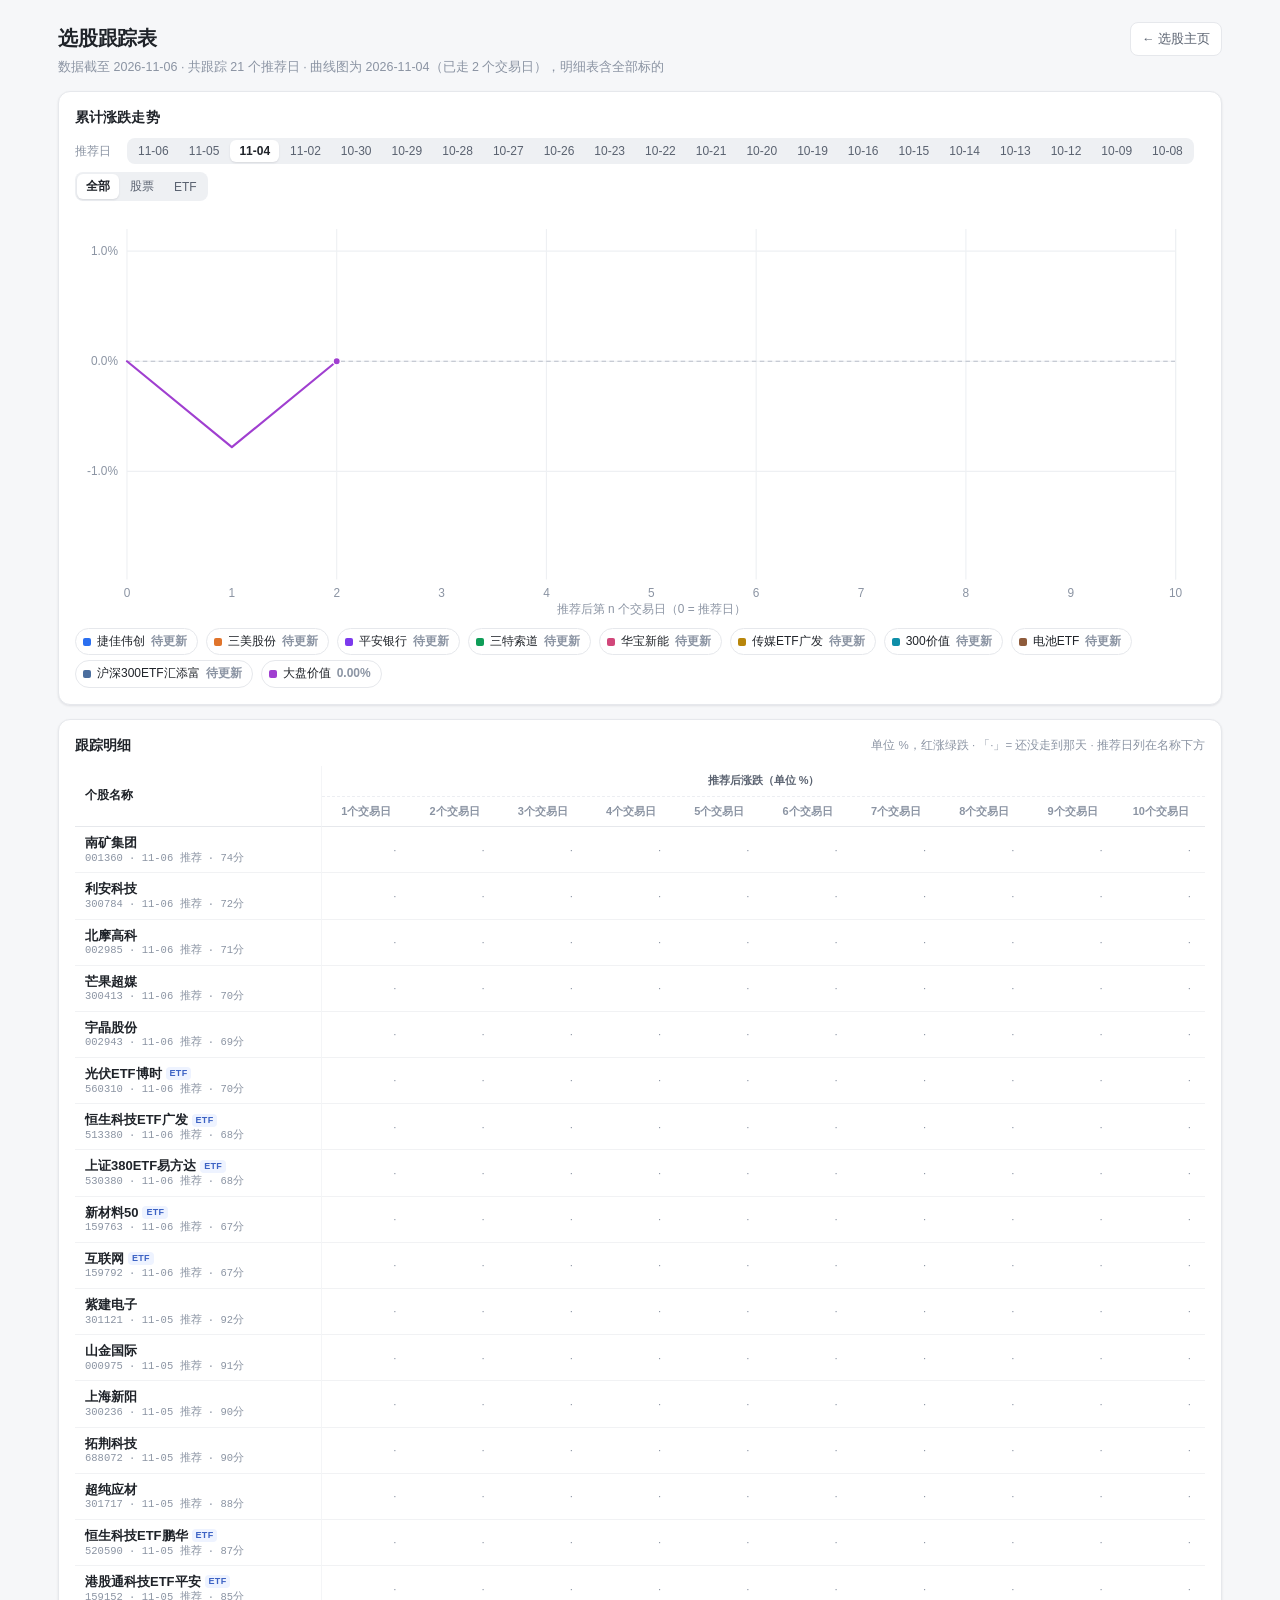
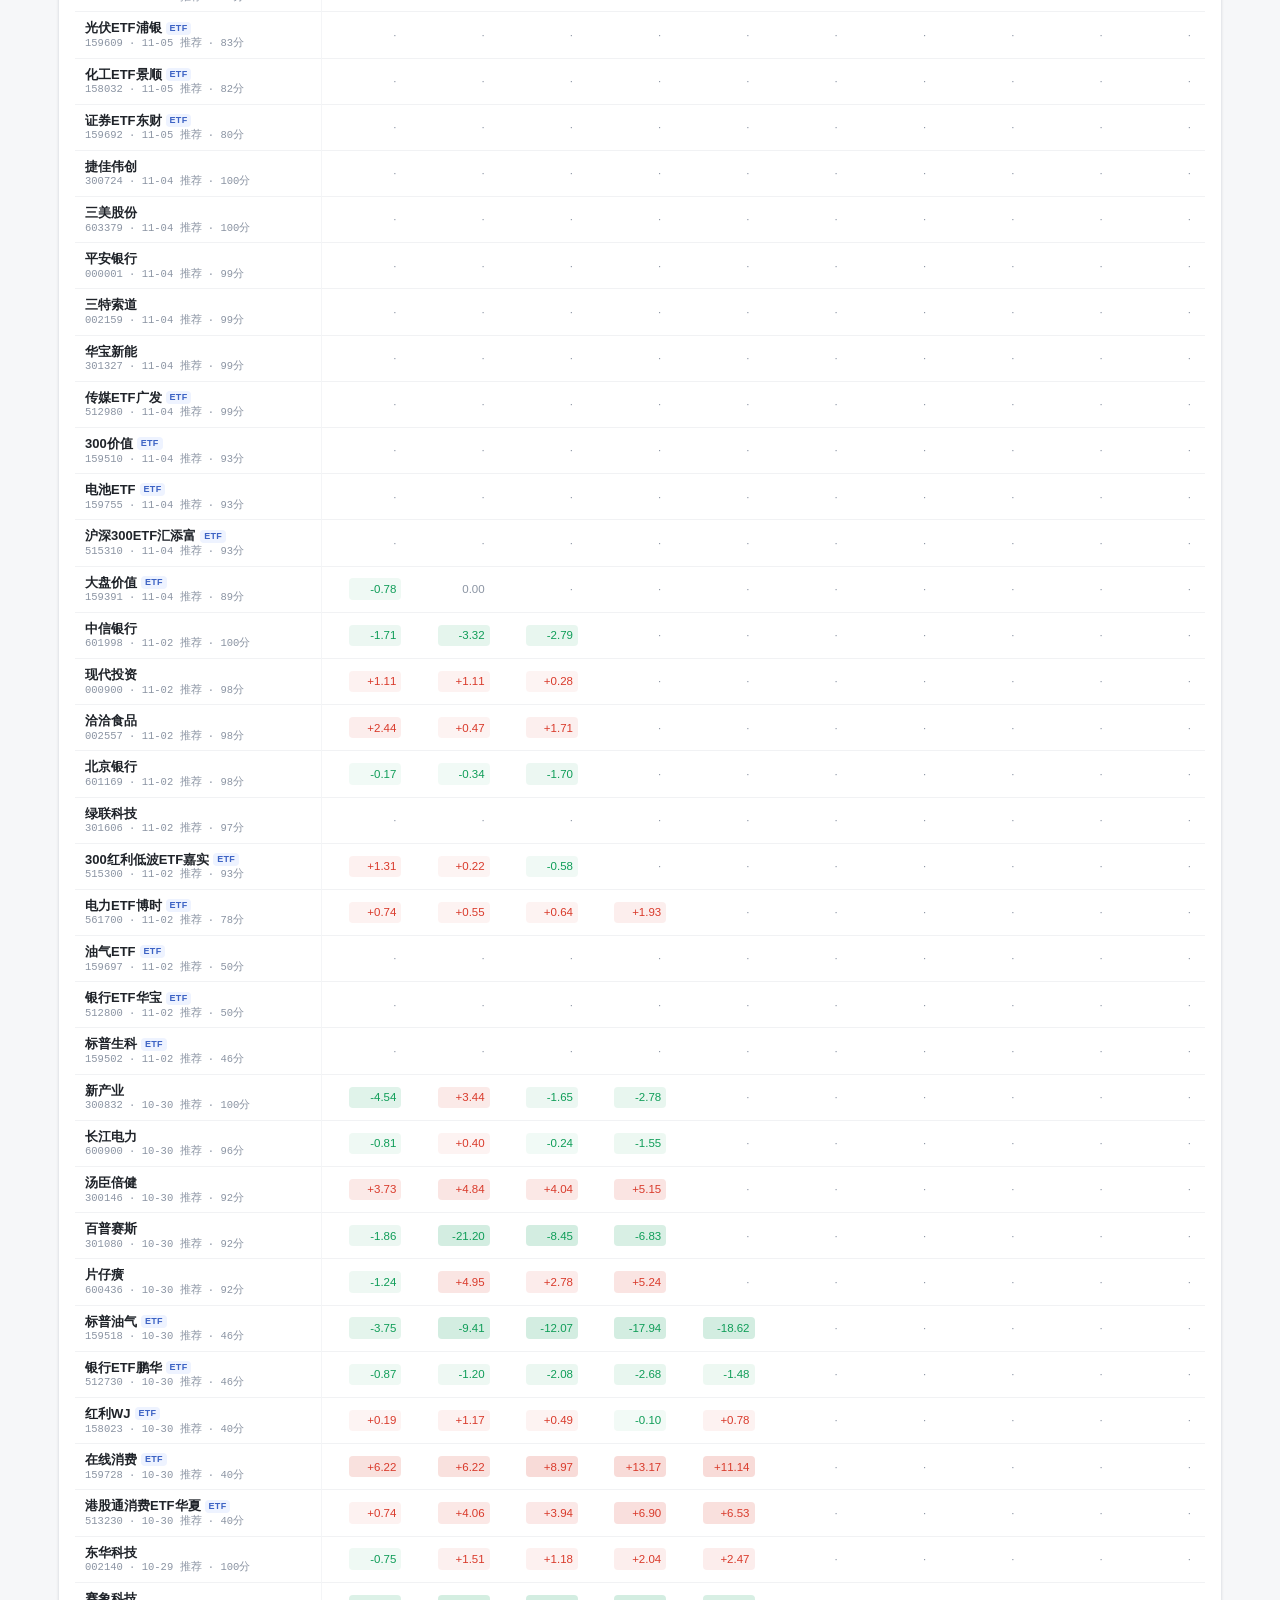
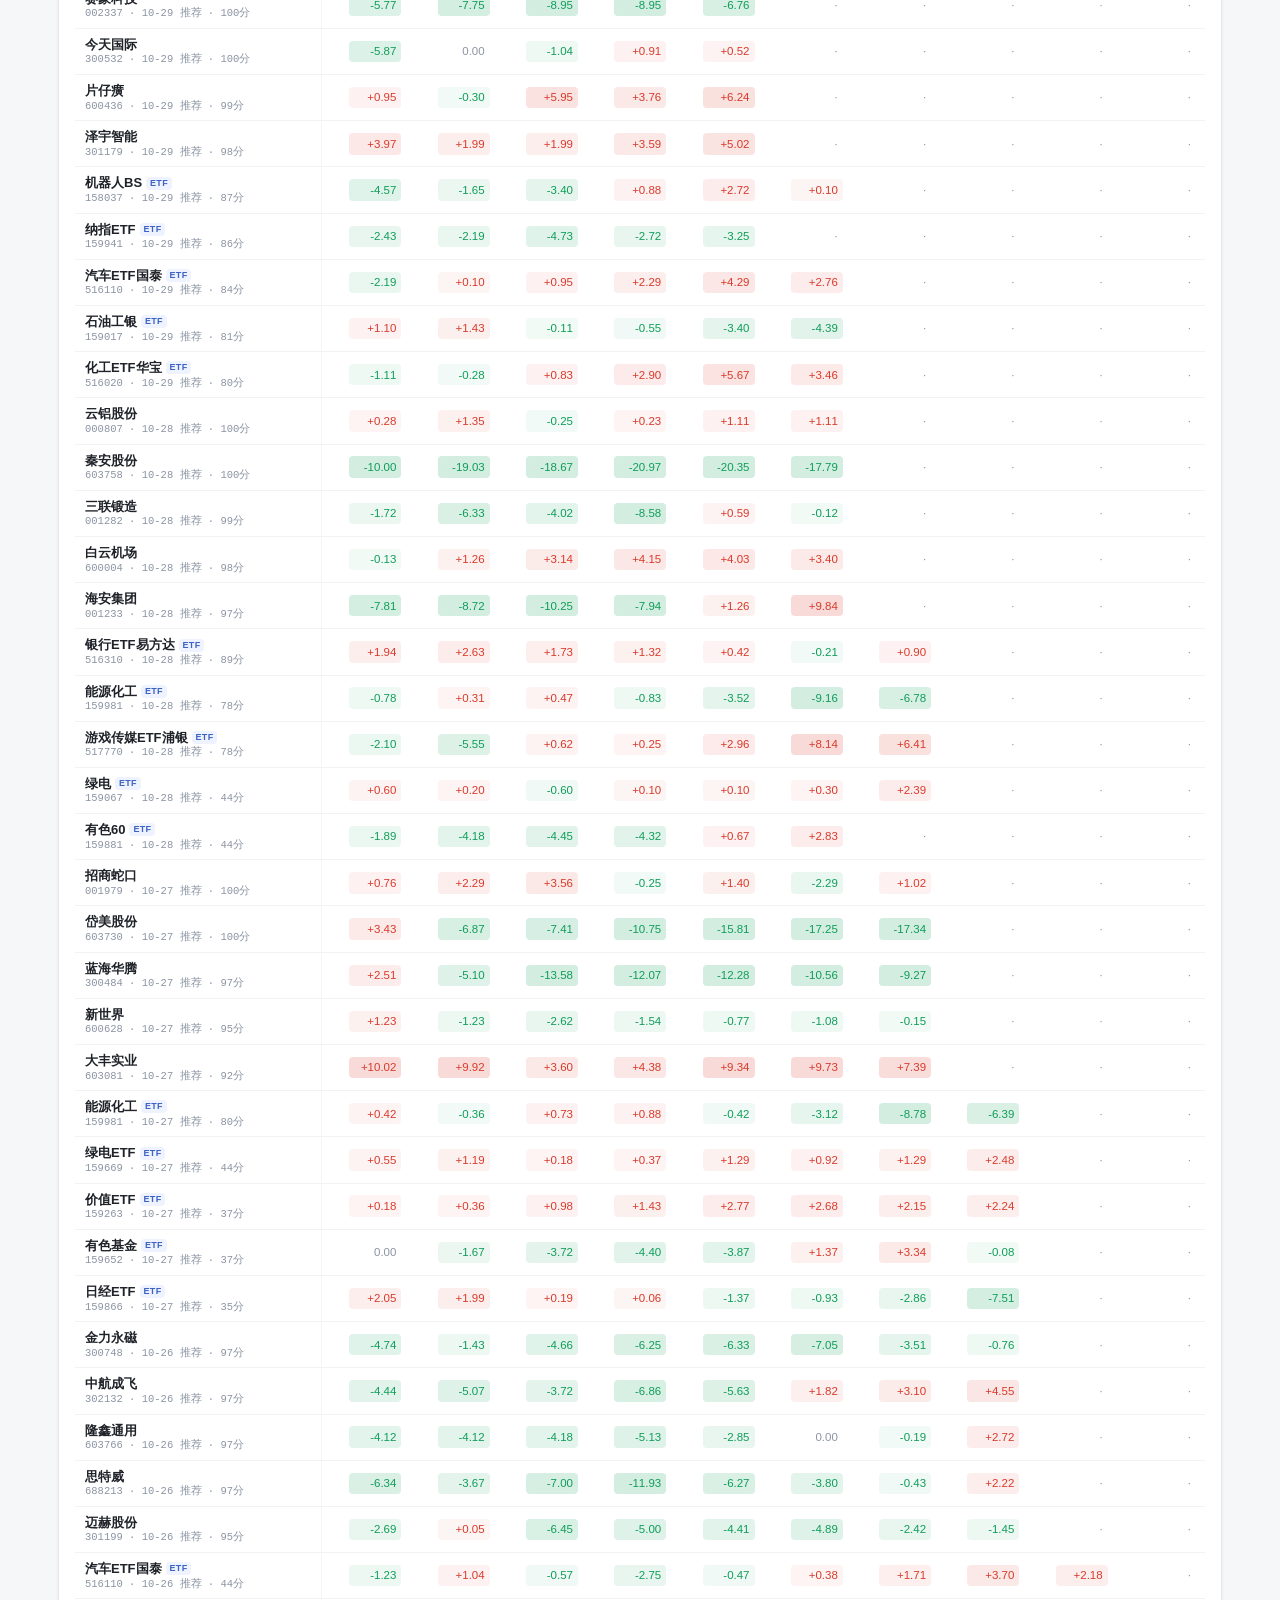
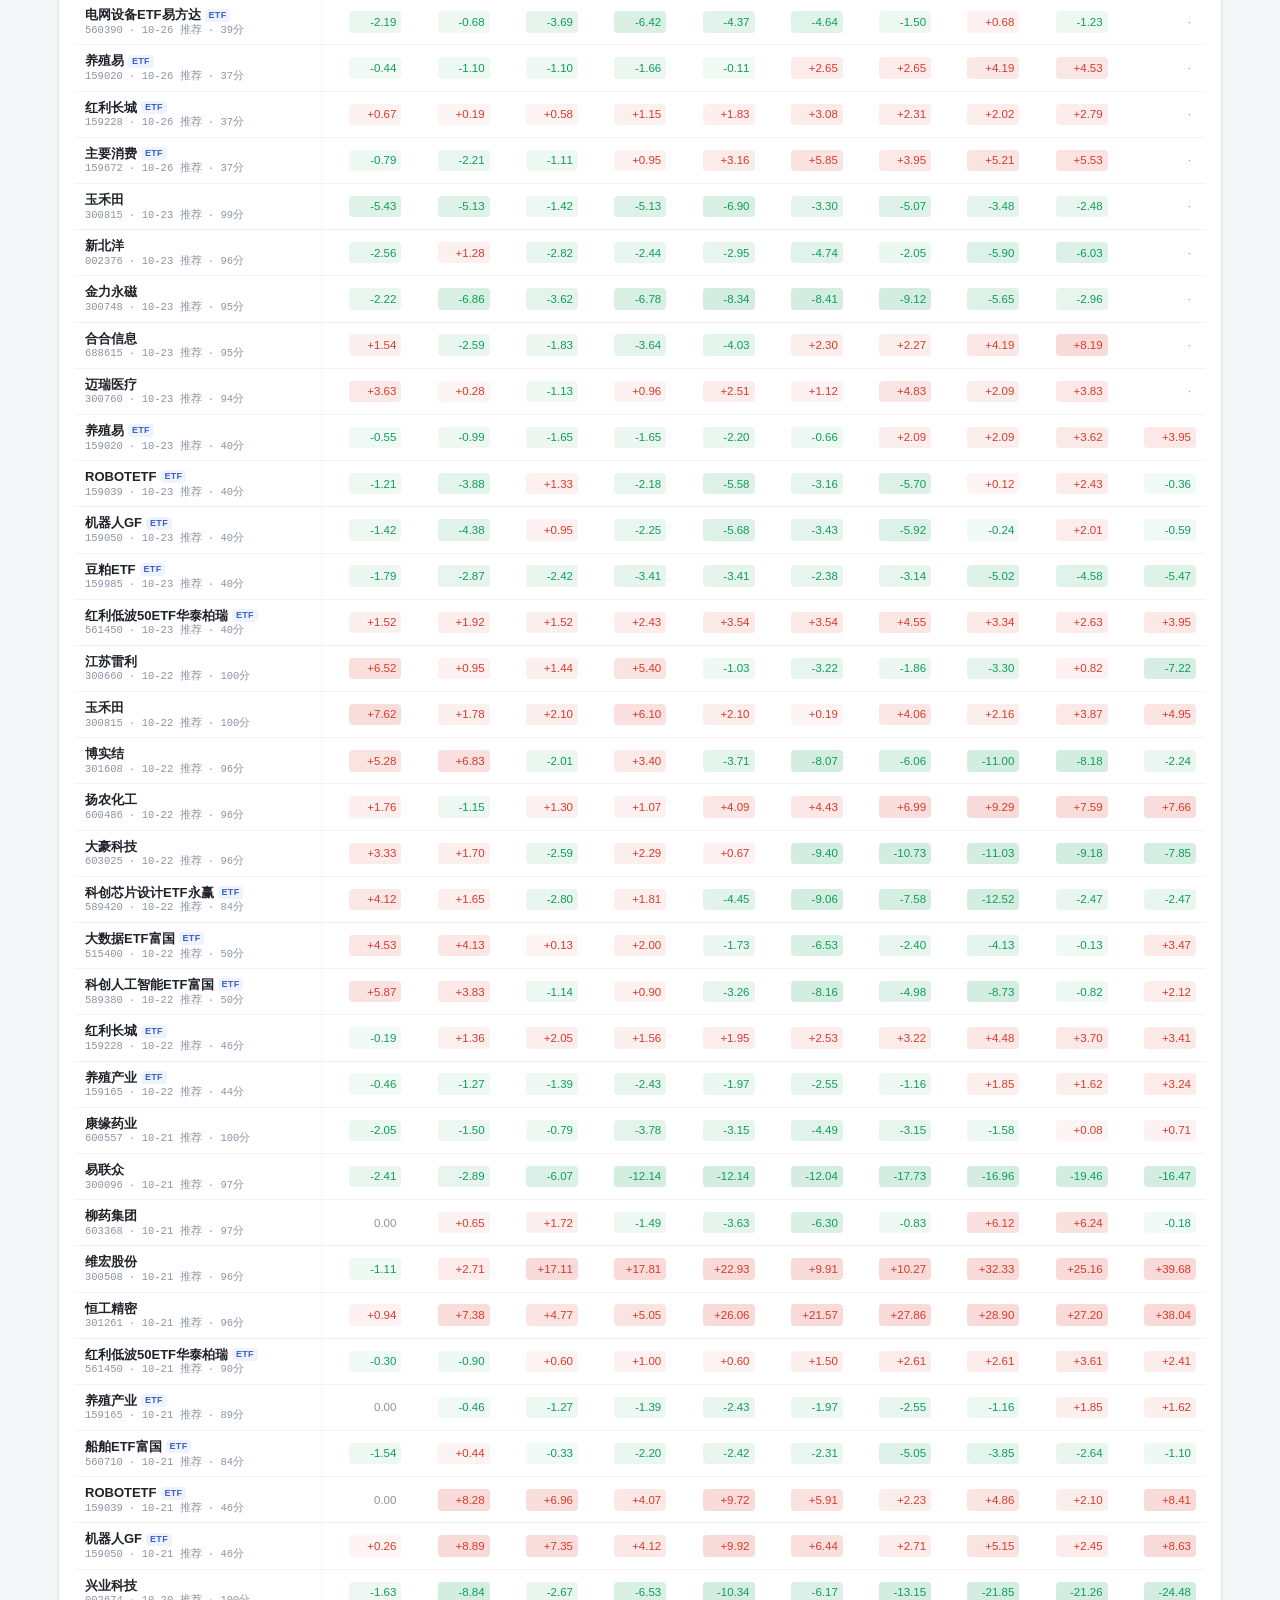
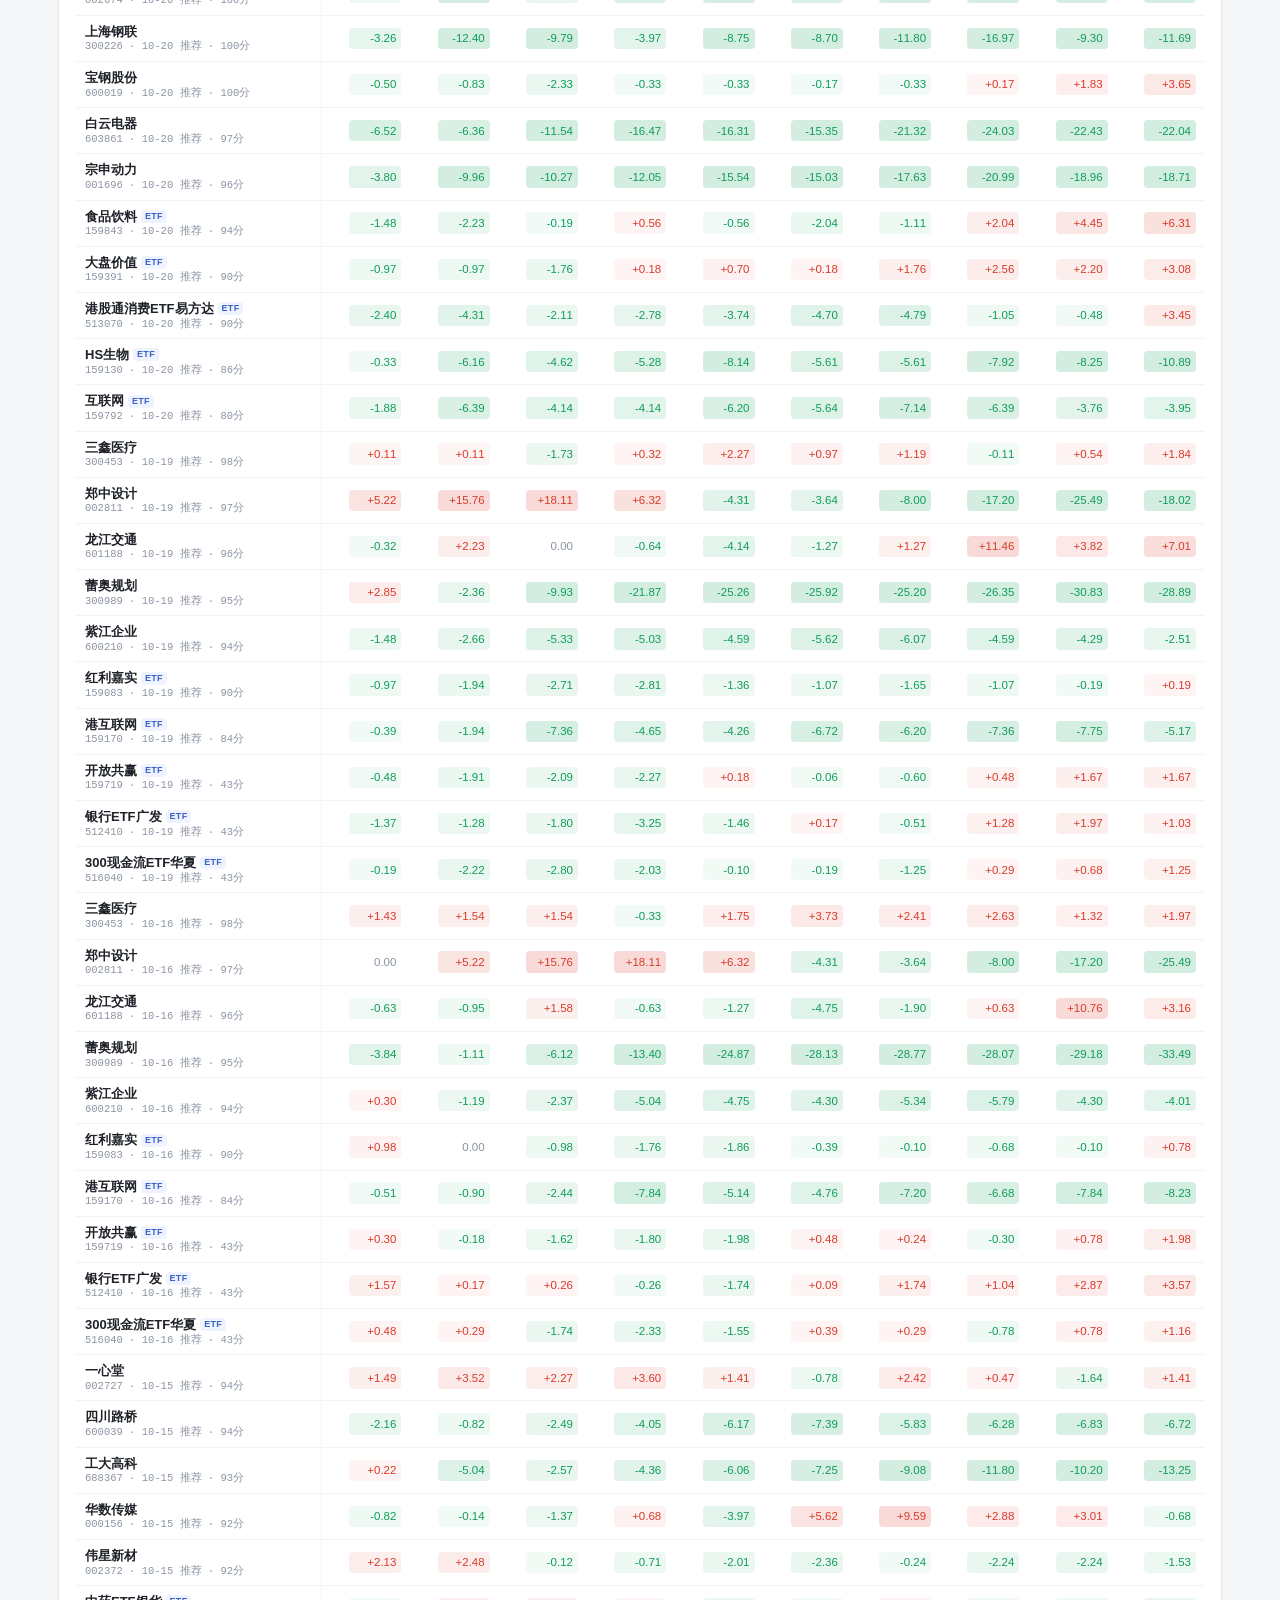
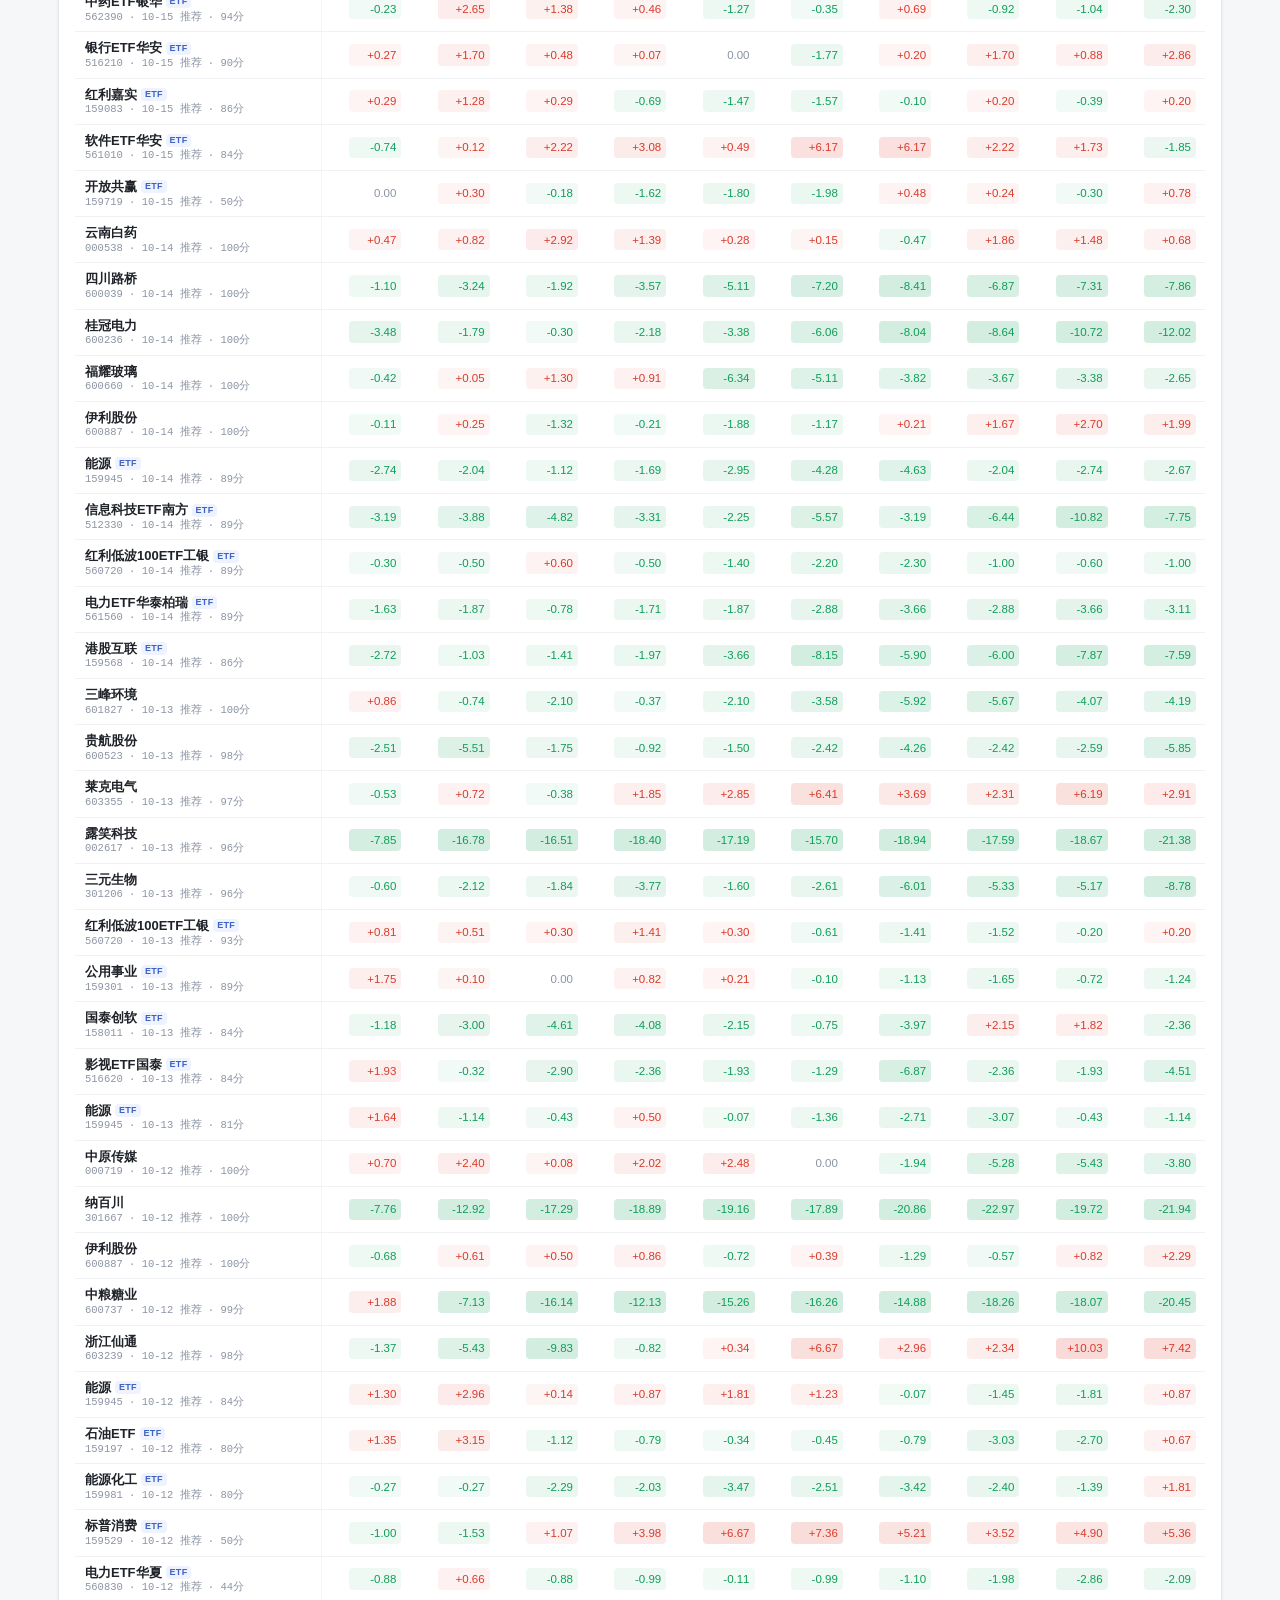
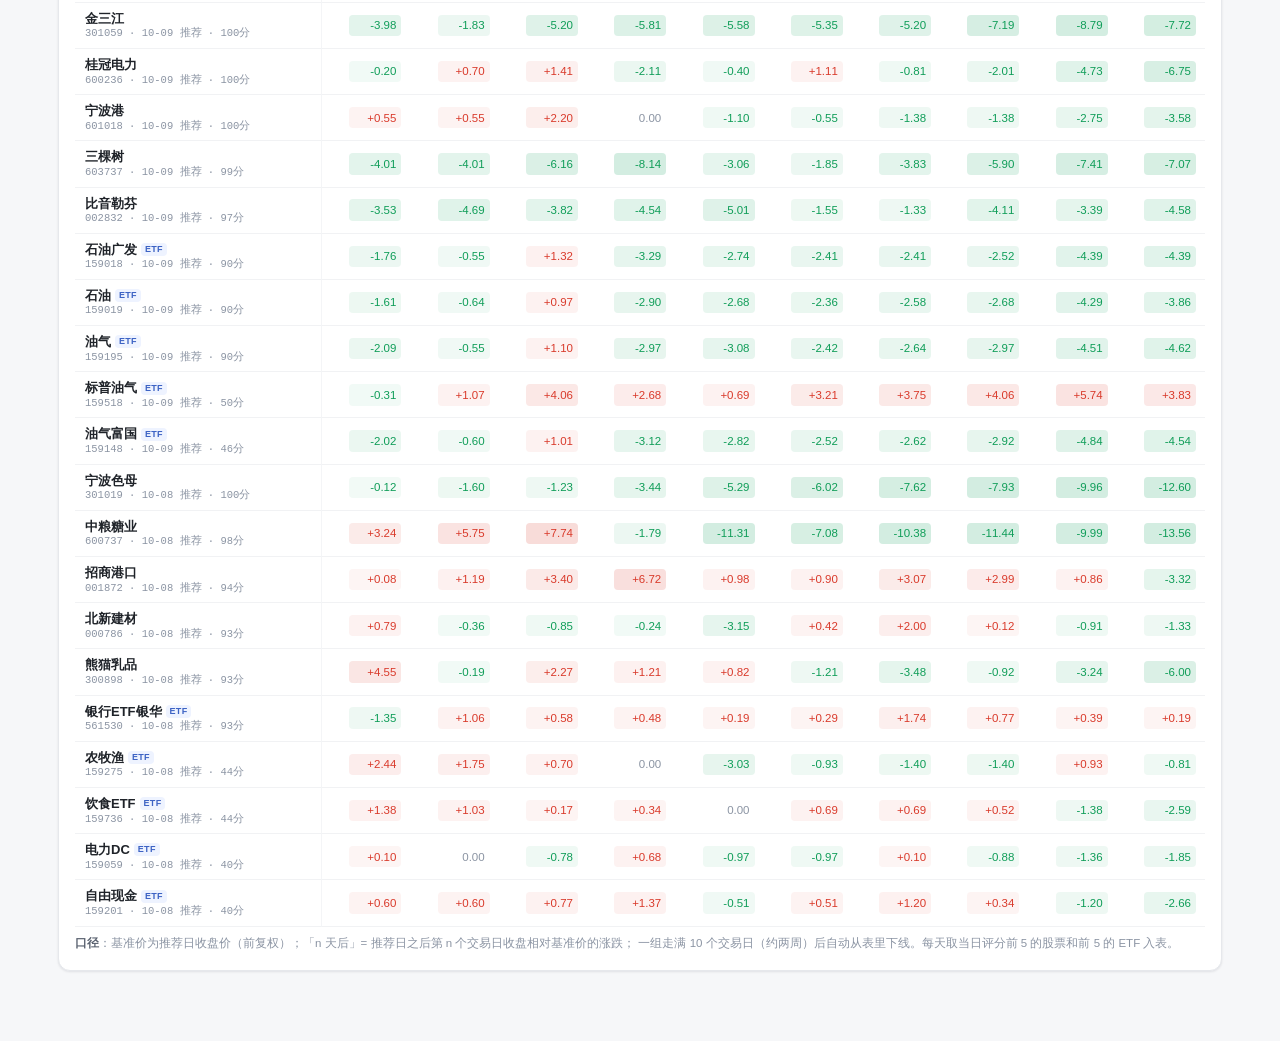
==== commit 884fbad4: "data: 更新 2026-11-06 盘后缠论买点筛选结果" ====
--- a/perf.html
+++ b/perf.html
@@ -151,7 +151,7 @@
 </div>
 
 <script>
-const DATA = {"dates":["2026-11-06","2026-11-05","2026-11-04","2026-11-02","2026-10-30","2026-10-29","2026-10-28","2026-10-27","2026-10-26","2026-10-23","2026-10-22","2026-10-21","2026-10-20","2026-10-19","2026-10-16","2026-10-15","2026-10-14","2026-10-13","2026-10-12","2026-10-09","2026-10-08"],"groups":{"2026-11-06":{"base_date":"2026-11-06","rows":[{"code":"002985","name":"北摩高科","type":"stock","score":90,"tags":["30分3买","5分2买"],"base_price":29.4,"rets":{},"done_days":0},{"code":"300751","name":"迈为股份","type":"stock","score":88,"tags":["30分3买","5分1买"],"base_price":161.0,"rets":{},"done_days":0},{"code":"300784","name":"利安科技","type":"stock","score":86,"tags":["30分3买","5分3买"],"base_price":40.42,"rets":{},"done_days":0},{"code":"001360","name":"南矿集团","type":"stock","score":85,"tags":["30分3买","5分3买"],"base_price":18.15,"rets":{},"done_days":0},{"code":"300413","name":"芒果超媒","type":"stock","score":79,"tags":["30分3买","5分3买"],"base_price":34.83,"rets":{},"done_days":0},{"code":"517200","name":"互联网ETF嘉实","type":"etf","score":82,"tags":["30分3买","5分1买"],"base_price":0.559,"rets":{},"done_days":0},{"code":"561920","name":"疫苗ETF招商","type":"etf","score":82,"tags":["30分3买","5分3买"],"base_price":0.621,"rets":{},"done_days":0},{"code":"510670","name":"上证180ETF华夏","type":"etf","score":81,"tags":["30分3买","5分2买"],"base_price":0.935,"rets":{},"done_days":0},{"code":"159792","name":"港股通互联网ETF富国","type":"etf","score":80,"tags":["30分3买","5分3买"],"base_price":0.549,"rets":{},"done_days":0},{"code":"561650","name":"红利质量ETF汇添富","type":"etf","score":80,"tags":["30分3买","5分3买"],"base_price":0.99,"rets":{},"done_days":0}]},"2026-11-05":{"base_date":"2026-11-05","rows":[{"code":"301121","name":"紫建电子","type":"stock","score":92,"tags":["30分3买","5分1买"],"base_price":40.8,"rets":{"1":-3.75},"done_days":1},{"code":"000975","name":"山金国际","type":"stock","score":91,"tags":["30分2买","5分3买"],"base_price":24.24,"rets":{"1":1.44},"done_days":1},{"code":"300236","name":"上海新阳","type":"stock","score":90,"tags":["30分3买","5分3买"],"base_price":76.83,"rets":{"1":-0.86},"done_days":1},{"code":"688072","name":"拓荆科技","type":"stock","score":90,"tags":["30分3买","5分2买"],"base_price":502.84,"rets":{"1":-1.16},"done_days":1},{"code":"301717","name":"超纯应材","type":"stock","score":88,"tags":["30分3买","5分3买"],"base_price":284.86,"rets":{"1":-7.34},"done_days":1},{"code":"520590","name":"恒生科技ETF鹏华","type":"etf","score":87,"tags":["30分2买","5分3买"],"base_price":0.697,"rets":{"1":-1.58},"done_days":1},{"code":"159152","name":"港股通科技ETF平安","type":"etf","score":85,"tags":["30分2买","5分3买"],"base_price":0.681,"rets":{"1":-1.32},"done_days":1},{"code":"159609","name":"光伏ETF浦银","type":"etf","score":83,"tags":["30分2买","5分3买"],"base_price":0.44,"rets":{"1":-1.14},"done_days":1},{"code":"158032","name":"化工ETF景顺","type":"etf","score":82,"tags":["30分2买","5分3买"],"base_price":0.888,"rets":{"1":-2.14},"done_days":1},{"code":"159692","name":"证券ETF东财","type":"etf","score":80,"tags":["30分3买","5分3买"],"base_price":1.142,"rets":{"1":-1.14},"done_days":1}]},"2026-11-04":{"base_date":"2026-11-04","rows":[{"code":"300724","name":"捷佳伟创","type":"stock","score":100,"tags":["30分3买","5分3买"],"base_price":56.86,"rets":{"1":9.16,"2":5.26},"done_days":2},{"code":"603379","name":"三美股份","type":"stock","score":100,"tags":["30分3买","5分3买"],"base_price":48.55,"rets":{"1":7.06,"2":4.33},"done_days":2},{"code":"000001","name":"平安银行","type":"stock","score":99,"tags":["30分3买","5分2买"],"base_price":11.74,"rets":{"1":-0.85,"2":0.6},"done_days":2},{"code":"002159","name":"三特索道","type":"stock","score":99,"tags":["30分3买","5分2买"],"base_price":13.22,"rets":{"1":2.19,"2":1.36},"done_days":2},{"code":"301327","name":"华宝新能","type":"stock","score":99,"tags":["30分3买","5分3买"],"base_price":42.17,"rets":{"1":3.15,"2":1.97},"done_days":2},{"code":"512980","name":"传媒ETF广发","type":"etf","score":99,"tags":["30分3买","5分3买"],"base_price":0.822,"rets":{"1":3.41,"2":2.31},"done_days":2},{"code":"159510","name":"300价值","type":"etf","score":93,"tags":["30分2买","5分3买"],"base_price":1.237,"rets":{"1":0.65,"2":0.4},"done_days":2},{"code":"159755","name":"电池ETF","type":"etf","score":93,"tags":["30分2买","5分3买"],"base_price":0.777,"rets":{"1":3.6,"2":0.9},"done_days":2},{"code":"515310","name":"沪深300ETF汇添富","type":"etf","score":93,"tags":["30分2买","5分3买"],"base_price":1.246,"rets":{"1":0.16,"2":-1.44},"done_days":2},{"code":"159391","name":"大盘价值","type":"etf","score":89,"tags":["30分3买","5分3买"],"base_price":1.154,"rets":{"1":-0.78,"2":0.0},"done_days":2}]},"2026-11-02":{"base_date":"2026-11-02","rows":[{"code":"601998","name":"中信银行","type":"stock","score":100,"tags":["30分3买","5分3买"],"base_price":9.33,"rets":{"1":-1.71,"2":-3.32,"3":-2.79,"4":-1.93},"done_days":4},{"code":"000900","name":"现代投资","type":"stock","score":98,"tags":["30分2买","5分3买"],"base_price":3.6,"rets":{"1":1.11,"2":1.11,"3":0.28,"4":0.28},"done_days":4},{"code":"002557","name":"洽洽食品","type":"stock","score":98,"tags":["30分2买","5分3买"],"base_price":19.28,"rets":{"1":2.44,"2":0.47,"3":1.71,"4":0.36},"done_days":4},{"code":"601169","name":"北京银行","type":"stock","score":98,"tags":["30分2买","5分3买"],"base_price":5.87,"rets":{"1":-0.17,"2":-0.34,"3":-1.7,"4":-0.17},"done_days":4},{"code":"301606","name":"绿联科技","type":"stock","score":97,"tags":["30分3买","5分3买"],"base_price":53.17,"rets":{"1":1.0,"2":5.76,"3":13.17,"4":10.33},"done_days":4},{"code":"515300","name":"300红利低波ETF嘉实","type":"etf","score":93,"tags":["30分2买","5分3买"],"base_price":1.373,"rets":{"1":1.31,"2":0.22,"3":-0.58,"4":0.8},"done_days":4},{"code":"561700","name":"电力ETF博时","type":"etf","score":78,"tags":["30分2买","5分1买"],"base_price":1.088,"rets":{"1":0.74,"2":0.55,"3":0.64,"4":1.93},"done_days":4},{"code":"159697","name":"油气ETF","type":"etf","score":50,"tags":["30分3买"],"base_price":1.327,"rets":{"1":-2.03,"2":-1.73,"3":-5.12,"4":-6.1},"done_days":4},{"code":"512800","name":"银行ETF华宝","type":"etf","score":50,"tags":["30分3买"],"base_price":0.885,"rets":{"1":-0.56,"2":-1.24,"3":-1.58,"4":-0.9},"done_days":4},{"code":"159502","name":"标普生科","type":"etf","score":46,"tags":["30分3买"],"base_price":1.605,"rets":{"1":-2.99,"2":-0.81,"3":2.06,"4":-4.42},"done_days":4}]},"2026-10-30":{"base_date":"2026-10-30","rows":[{"code":"300832","name":"新产业","type":"stock","score":100,"tags":["30分3买","5分3买"],"base_price":61.87,"rets":{"1":-4.54,"2":3.44,"3":-1.65,"4":-2.78,"5":-2.34},"done_days":5},{"code":"600900","name":"长江电力","type":"stock","score":96,"tags":["30分3买","5分1买"],"base_price":29.74,"rets":{"1":-0.81,"2":0.4,"3":-0.24,"4":-1.55,"5":0.57},"done_days":5},{"code":"300146","name":"汤臣倍健","type":"stock","score":92,"tags":["30分3买","5分1买"],"base_price":9.91,"rets":{"1":3.73,"2":4.84,"3":4.04,"4":5.15,"5":4.84},"done_days":5},{"code":"301080","name":"百普赛斯","type":"stock","score":92,"tags":["30分3买","5分3买"],"base_price":103.5,"rets":{"1":-1.86,"2":-21.2,"3":-8.45,"4":-6.83,"5":-15.83},"done_days":5},{"code":"600436","name":"片仔癀","type":"stock","score":92,"tags":["30分3买","5分2买"],"base_price":128.59,"rets":{"1":-1.24,"2":4.95,"3":2.78,"4":5.24,"5":5.76},"done_days":5},{"code":"159518","name":"标普油气","type":"etf","score":46,"tags":["30分3买"],"base_price":1.466,"rets":{"1":-3.75,"2":-9.41,"3":-12.07,"4":-17.94,"5":-18.62},"done_days":5},{"code":"512730","name":"银行ETF鹏华","type":"etf","score":46,"tags":["30分3买"],"base_price":1.83,"rets":{"1":-0.87,"2":-1.2,"3":-2.08,"4":-2.68,"5":-1.48},"done_days":5},{"code":"158023","name":"红利WJ","type":"etf","score":40,"tags":["5分3买"],"base_price":1.029,"rets":{"1":0.19,"2":1.17,"3":0.49,"4":-0.1,"5":0.78},"done_days":5},{"code":"159728","name":"在线消费","type":"etf","score":40,"tags":["30分2买"],"base_price":0.691,"rets":{"1":6.22,"2":6.22,"3":8.97,"4":13.17,"5":11.14},"done_days":5},{"code":"513230","name":"港股通消费ETF华夏","type":"etf","score":40,"tags":["5分3买"],"base_price":0.812,"rets":{"1":0.74,"2":4.06,"3":3.94,"4":6.9,"5":6.53},"done_days":5}]},"2026-10-29":{"base_date":"2026-10-29","rows":[{"code":"002140","name":"东华科技","type":"stock","score":100,"tags":["30分3买","5分3买"],"base_price":9.3,"rets":{"1":-0.75,"2":1.51,"3":1.18,"4":2.04,"5":2.47,"6":2.69},"done_days":6},{"code":"002337","name":"赛象科技","type":"stock","score":100,"tags":["30分3买","5分3买"],"base_price":5.03,"rets":{"1":-5.77,"2":-7.75,"3":-8.95,"4":-8.95,"5":-6.76,"6":-7.55},"done_days":6},{"code":"300532","name":"今天国际","type":"stock","score":100,"tags":["30分3买","5分3买"],"base_price":7.67,"rets":{"1":-5.87,"2":0.0,"3":-1.04,"4":0.91,"5":0.52,"6":-0.39},"done_days":6},{"code":"600436","name":"片仔癀","type":"stock","score":99,"tags":["30分3买","5分2买"],"base_price":127.38,"rets":{"1":0.95,"2":-0.3,"3":5.95,"4":3.76,"5":6.24,"6":6.77},"done_days":6},{"code":"301179","name":"泽宇智能","type":"stock","score":98,"tags":["30分2买","5分3买"],"base_price":18.13,"rets":{"1":3.97,"2":1.99,"3":1.99,"4":3.59,"5":5.02,"6":2.7},"done_days":6},{"code":"158037","name":"机器人BS","type":"etf","score":87,"tags":["30分3买","5分2买"],"base_price":1.028,"rets":{"1":-4.57,"2":-1.65,"3":-3.4,"4":0.88,"5":2.72,"6":0.1},"done_days":6},{"code":"159941","name":"纳指ETF","type":"etf","score":86,"tags":["30分2买","5分3买"],"base_price":1.69,"rets":{"1":-2.43,"2":-2.19,"3":-4.73,"4":-2.72,"5":-3.25,"6":-6.39},"done_days":6},{"code":"516110","name":"汽车ETF国泰","type":"etf","score":84,"tags":["30分2买","5分1买"],"base_price":1.049,"rets":{"1":-2.19,"2":0.1,"3":0.95,"4":2.29,"5":4.29,"6":2.76},"done_days":6},{"code":"159017","name":"石油工银","type":"etf","score":81,"tags":["30分2买","5分2买"],"base_price":0.911,"rets":{"1":1.1,"2":1.43,"3":-0.11,"4":-0.55,"5":-3.4,"6":-4.39},"done_days":6},{"code":"516020","name":"化工ETF华宝","type":"etf","score":80,"tags":["30分2买","5分1买"],"base_price":0.723,"rets":{"1":-1.11,"2":-0.28,"3":0.83,"4":2.9,"5":5.67,"6":3.46},"done_days":6}]},"2026-10-28":{"base_date":"2026-10-28","rows":[{"code":"000807","name":"云铝股份","type":"stock","score":100,"tags":["30分3买","5分3买"],"base_price":25.02,"rets":{"1":0.28,"2":1.36,"3":-0.24,"4":0.24,"5":1.12,"6":1.12,"7":-2.0},"done_days":7},{"code":"603758","name":"秦安股份","type":"stock","score":100,"tags":["30分3买","5分3买"],"base_price":11.3,"rets":{"1":-10.0,"2":-19.03,"3":-18.67,"4":-20.97,"5":-20.35,"6":-17.79,"7":-19.2},"done_days":7},{"code":"001282","name":"三联锻造","type":"stock","score":99,"tags":["30分3买","5分2买"],"base_price":16.9,"rets":{"1":-1.72,"2":-6.33,"3":-4.02,"4":-8.58,"5":0.59,"6":-0.12,"7":-4.67},"done_days":7},{"code":"600004","name":"白云机场","type":"stock","score":98,"tags":["30分2买","5分3买"],"base_price":7.95,"rets":{"1":-0.13,"2":1.26,"3":3.14,"4":4.15,"5":4.03,"6":3.4,"7":3.4},"done_days":7},{"code":"001233","name":"海安集团","type":"stock","score":97,"tags":["30分3买","5分3买"],"base_price":60.98,"rets":{"1":-7.81,"2":-8.72,"3":-10.25,"4":-7.94,"5":1.26,"6":9.84,"7":8.43},"done_days":7},{"code":"516310","name":"银行ETF易方达","type":"etf","score":89,"tags":["30分2买","5分3买"],"base_price":1.444,"rets":{"1":1.94,"2":2.63,"3":1.73,"4":1.32,"5":0.42,"6":-0.21,"7":0.9},"done_days":7},{"code":"159981","name":"能源化工","type":"etf","score":78,"tags":["30分2买","5分2买"],"base_price":1.932,"rets":{"1":-0.78,"2":0.31,"3":0.47,"4":-0.83,"5":-3.52,"6":-9.16,"7":-6.78},"done_days":7},{"code":"517770","name":"游戏传媒ETF浦银","type":"etf","score":78,"tags":["30分2买","5分1买"],"base_price":0.811,"rets":{"1":-2.1,"2":-5.55,"3":0.62,"4":0.25,"5":2.96,"6":8.14,"7":6.41},"done_days":7},{"code":"159067","name":"绿电","type":"etf","score":44,"tags":["30分2买"],"base_price":1.003,"rets":{"1":0.6,"2":0.2,"3":-0.6,"4":0.1,"5":0.1,"6":0.3,"7":2.39},"done_days":7},{"code":"159881","name":"有色60","type":"etf","score":44,"tags":["30分2买"],"base_price":0.741,"rets":{"1":-1.89,"2":-4.18,"3":-4.45,"4":-4.32,"5":0.67,"6":2.83,"7":-0.27},"done_days":7}]},"2026-10-27":{"base_date":"2026-10-27","rows":[{"code":"001979","name":"招商蛇口","type":"stock","score":100,"tags":["30分3买","5分3买"],"base_price":7.86,"rets":{"1":0.76,"2":2.29,"3":3.56,"4":-0.25,"5":1.4,"6":-2.29,"7":1.02,"8":-0.25},"done_days":8},{"code":"603730","name":"岱美股份","type":"stock","score":100,"tags":["30分3买","5分3买"],"base_price":11.07,"rets":{"1":3.43,"2":-6.87,"3":-7.41,"4":-10.75,"5":-15.81,"6":-17.25,"7":-17.34,"8":-18.7},"done_days":8},{"code":"300484","name":"蓝海华腾","type":"stock","score":97,"tags":["30分3买","5分3买"],"base_price":13.92,"rets":{"1":2.51,"2":-5.1,"3":-13.58,"4":-12.07,"5":-12.28,"6":-10.56,"7":-9.27,"8":-11.78},"done_days":8},{"code":"600628","name":"新世界","type":"stock","score":95,"tags":["30分2买","5分3买"],"base_price":6.5,"rets":{"1":1.23,"2":-1.23,"3":-2.62,"4":-1.54,"5":-0.77,"6":-1.08,"7":-0.15,"8":-1.23},"done_days":8},{"code":"603081","name":"大丰实业","type":"stock","score":92,"tags":["30分3买","5分1买"],"base_price":10.28,"rets":{"1":10.02,"2":9.92,"3":3.6,"4":4.38,"5":9.34,"6":9.73,"7":7.39,"8":4.18},"done_days":8},{"code":"159981","name":"能源化工","type":"etf","score":80,"tags":["30分2买","5分1买"],"base_price":1.924,"rets":{"1":0.42,"2":-0.36,"3":0.73,"4":0.88,"5":-0.42,"6":-3.12,"7":-8.78,"8":-6.39},"done_days":8},{"code":"159669","name":"绿电ETF","type":"etf","score":44,"tags":["30分2买"],"base_price":1.089,"rets":{"1":0.55,"2":1.19,"3":0.18,"4":0.37,"5":1.29,"6":0.92,"7":1.29,"8":2.48},"done_days":8},{"code":"159263","name":"价值ETF","type":"etf","score":37,"tags":["5分3买"],"base_price":1.118,"rets":{"1":0.18,"2":0.36,"3":0.98,"4":1.43,"5":2.77,"6":2.68,"7":2.15,"8":2.24},"done_days":8},{"code":"159652","name":"有色基金","type":"etf","score":37,"tags":["30分2买"],"base_price":1.318,"rets":{"1":0.0,"2":-1.67,"3":-3.72,"4":-4.4,"5":-3.87,"6":1.37,"7":3.34,"8":-0.08},"done_days":8},{"code":"159866","name":"日经ETF","type":"etf","score":35,"tags":["5分2买"],"base_price":1.611,"rets":{"1":2.05,"2":1.99,"3":0.19,"4":0.06,"5":-1.37,"6":-0.93,"7":-2.86,"8":-7.51},"done_days":8}]},"2026-10-26":{"base_date":"2026-10-26","rows":[{"code":"300748","name":"金力永磁","type":"stock","score":97,"tags":["30分3买","5分3买"],"base_price":25.1,"rets":{"1":-4.74,"2":-1.43,"3":-4.66,"4":-6.25,"5":-6.33,"6":-7.05,"7":-3.51,"8":-0.76,"9":-3.98},"done_days":9},{"code":"302132","name":"中航成飞","type":"stock","score":97,"tags":["30分3买","5分3买"],"base_price":67.51,"rets":{"1":-4.44,"2":-5.07,"3":-3.72,"4":-6.86,"5":-5.63,"6":1.82,"7":3.1,"8":4.55,"9":3.69},"done_days":9},{"code":"603766","name":"隆鑫通用","type":"stock","score":97,"tags":["30分3买","5分3买"],"base_price":15.79,"rets":{"1":-4.12,"2":-4.12,"3":-4.18,"4":-5.13,"5":-2.85,"6":0.0,"7":-0.19,"8":2.72,"9":2.53},"done_days":9},{"code":"688213","name":"思特威","type":"stock","score":97,"tags":["30分3买","5分3买"],"base_price":108.69,"rets":{"1":-6.34,"2":-3.67,"3":-7.0,"4":-11.93,"5":-6.27,"6":-3.8,"7":-0.43,"8":2.22,"9":-1.92},"done_days":9},{"code":"301199","name":"迈赫股份","type":"stock","score":95,"tags":["30分3买","5分2买"],"base_price":18.61,"rets":{"1":-2.69,"2":0.05,"3":-6.45,"4":-5.0,"5":-4.41,"6":-4.89,"7":-2.42,"8":-1.45,"9":-4.89},"done_days":9},{"code":"516110","name":"汽车ETF国泰","type":"etf","score":44,"tags":["5分3买"],"base_price":1.055,"rets":{"1":-1.23,"2":1.04,"3":-0.57,"4":-2.75,"5":-0.47,"6":0.38,"7":1.71,"8":3.7,"9":2.18},"done_days":9},{"code":"560390","name":"电网设备ETF易方达","type":"etf","score":39,"tags":["5分2买"],"base_price":0.732,"rets":{"1":-2.19,"2":-0.68,"3":-3.69,"4":-6.42,"5":-4.37,"6":-4.64,"7":-1.5,"8":0.68,"9":-1.23},"done_days":9},{"code":"159020","name":"养殖易","type":"etf","score":37,"tags":["30分2买"],"base_price":0.906,"rets":{"1":-0.44,"2":-1.1,"3":-1.1,"4":-1.66,"5":-0.11,"6":2.65,"7":2.65,"8":4.19,"9":4.53},"done_days":9},{"code":"159228","name":"红利长城","type":"etf","score":37,"tags":["30分2买"],"base_price":1.04,"rets":{"1":0.67,"2":0.19,"3":0.58,"4":1.15,"5":1.83,"6":3.08,"7":2.31,"8":2.02,"9":2.79},"done_days":9},{"code":"159672","name":"主要消费","type":"etf","score":37,"tags":["5分3买"],"base_price":0.633,"rets":{"1":-0.79,"2":-2.21,"3":-1.11,"4":0.95,"5":3.16,"6":5.85,"7":3.95,"8":5.21,"9":5.53},"done_days":9}]},"2026-10-23":{"base_date":"2026-10-23","rows":[{"code":"300815","name":"玉禾田","type":"stock","score":99,"tags":["30分3买","5分2买"],"base_price":16.95,"rets":{"1":-5.43,"2":-5.13,"3":-1.42,"4":-5.13,"5":-6.9,"6":-3.3,"7":-5.07,"8":-3.48,"9":-2.48,"10":-5.07},"done_days":10},{"code":"002376","name":"新北洋","type":"stock","score":96,"tags":["30分3买","5分2买"],"base_price":7.8,"rets":{"1":-2.56,"2":1.28,"3":-2.82,"4":-2.44,"5":-2.95,"6":-4.74,"7":-2.05,"8":-5.9,"9":-6.03,"10":-14.49},"done_days":10},{"code":"300748","name":"金力永磁","type":"stock","score":95,"tags":["30分3买","5分2买"],"base_price":25.67,"rets":{"1":-2.22,"2":-6.86,"3":-3.62,"4":-6.78,"5":-8.34,"6":-8.41,"7":-9.12,"8":-5.65,"9":-2.96,"10":-6.12},"done_days":10},{"code":"688615","name":"合合信息","type":"stock","score":95,"tags":["30分3买","5分2买"],"base_price":95.02,"rets":{"1":1.54,"2":-2.59,"3":-1.83,"4":-3.64,"5":-4.03,"6":2.3,"7":2.27,"8":4.19,"9":8.19,"10":6.13},"done_days":10},{"code":"300760","name":"迈瑞医疗","type":"stock","score":94,"tags":["30分3买","5分3买"],"base_price":177.3,"rets":{"1":3.63,"2":0.28,"3":-1.13,"4":0.96,"5":2.51,"6":1.12,"7":4.83,"8":2.09,"9":3.83,"10":3.86},"done_days":10},{"code":"159020","name":"养殖易","type":"etf","score":40,"tags":["30分2买"],"base_price":0.911,"rets":{"1":-0.55,"2":-0.99,"3":-1.65,"4":-1.65,"5":-2.2,"6":-0.66,"7":2.09,"8":2.09,"9":3.62,"10":3.95},"done_days":10},{"code":"159039","name":"ROBOTETF","type":"etf","score":40,"tags":["30分3买"],"base_price":0.824,"rets":{"1":-1.21,"2":-3.88,"3":1.33,"4":-2.18,"5":-5.58,"6":-3.16,"7":-5.7,"8":0.12,"9":2.43,"10":-0.36},"done_days":10},{"code":"159050","name":"机器人GF","type":"etf","score":40,"tags":["30分3买"],"base_price":0.845,"rets":{"1":-1.42,"2":-4.38,"3":0.95,"4":-2.25,"5":-5.68,"6":-3.43,"7":-5.92,"8":-0.24,"9":2.01,"10":-0.59},"done_days":10},{"code":"159985","name":"豆粕ETF","type":"etf","score":40,"tags":["5分3买"],"base_price":2.229,"rets":{"1":-1.79,"2":-2.87,"3":-2.42,"4":-3.41,"5":-3.41,"6":-2.38,"7":-3.14,"8":-5.02,"9":-4.58,"10":-5.47},"done_days":10},{"code":"561450","name":"红利低波50ETF华泰柏瑞","type":"etf","score":40,"tags":["30分3买"],"base_price":0.988,"rets":{"1":1.52,"2":1.92,"3":1.52,"4":2.43,"5":3.54,"6":3.54,"7":4.55,"8":3.34,"9":2.63,"10":3.95},"done_days":10}]},"2026-10-22":{"base_date":"2026-10-22","rows":[{"code":"300660","name":"江苏雷利","type":"stock","score":100,"tags":["30分3买","5分3买"],"base_price":24.25,"rets":{"1":6.52,"2":0.95,"3":1.44,"4":5.4,"5":-1.03,"6":-3.22,"7":-1.86,"8":-3.3,"9":0.82,"10":-7.22},"done_days":10},{"code":"300815","name":"玉禾田","type":"stock","score":100,"tags":["30分3买","5分3买"],"base_price":15.75,"rets":{"1":7.62,"2":1.78,"3":2.1,"4":6.1,"5":2.1,"6":0.19,"7":4.06,"8":2.16,"9":3.87,"10":4.95},"done_days":10},{"code":"301608","name":"博实结","type":"stock","score":96,"tags":["30分3买","5分1买"],"base_price":53.17,"rets":{"1":5.28,"2":6.83,"3":-2.01,"4":3.4,"5":-3.71,"6":-8.07,"7":-6.06,"8":-11.0,"9":-8.18,"10":-2.24},"done_days":10},{"code":"600486","name":"扬农化工","type":"stock","score":96,"tags":["30分3买","5分1买"],"base_price":52.33,"rets":{"1":1.76,"2":-1.15,"3":1.3,"4":1.07,"5":4.09,"6":4.43,"7":6.99,"8":9.29,"9":7.59,"10":7.66},"done_days":10},{"code":"603025","name":"大豪科技","type":"stock","score":96,"tags":["30分3买","5分1买"],"base_price":13.51,"rets":{"1":3.33,"2":1.7,"3":-2.59,"4":2.29,"5":0.67,"6":-9.4,"7":-10.73,"8":-11.03,"9":-9.18,"10":-7.85},"done_days":10},{"code":"589420","name":"科创芯片设计ETF永赢","type":"etf","score":84,"tags":["30分2买","5分1买"],"base_price":0.607,"rets":{"1":4.12,"2":1.65,"3":-2.8,"4":1.81,"5":-4.45,"6":-9.06,"7":-7.58,"8":-12.52,"9":-2.47,"10":-2.47},"done_days":10},{"code":"515400","name":"大数据ETF富国","type":"etf","score":50,"tags":["30分3买"],"base_price":0.75,"rets":{"1":4.53,"2":4.13,"3":0.13,"4":2.0,"5":-1.73,"6":-6.53,"7":-2.4,"8":-4.13,"9":-0.13,"10":3.47},"done_days":10},{"code":"589380","name":"科创人工智能ETF富国","type":"etf","score":50,"tags":["30分3买"],"base_price":1.226,"rets":{"1":5.87,"2":3.83,"3":-1.14,"4":0.9,"5":-3.26,"6":-8.16,"7":-4.98,"8":-8.73,"9":-0.82,"10":2.12},"done_days":10},{"code":"159228","name":"红利长城","type":"etf","score":46,"tags":["30分3买"],"base_price":1.026,"rets":{"1":-0.19,"2":1.36,"3":2.05,"4":1.56,"5":1.95,"6":2.53,"7":3.22,"8":4.48,"9":3.7,"10":3.41},"done_days":10},{"code":"159165","name":"养殖产业","type":"etf","score":44,"tags":["30分2买"],"base_price":0.863,"rets":{"1":-0.46,"2":-1.27,"3":-1.39,"4":-2.43,"5":-1.97,"6":-2.55,"7":-1.16,"8":1.85,"9":1.62,"10":3.24},"done_days":10}]},"2026-10-21":{"base_date":"2026-10-21","rows":[{"code":"600557","name":"康缘药业","type":"stock","score":100,"tags":["30分3买","5分3买"],"base_price":12.69,"rets":{"1":-2.05,"2":-1.5,"3":-0.79,"4":-3.78,"5":-3.15,"6":-4.49,"7":-3.15,"8":-1.58,"9":0.08,"10":0.71},"done_days":10},{"code":"300096","name":"易联众","type":"stock","score":97,"tags":["30分3买","5分3买"],"base_price":10.38,"rets":{"1":-2.41,"2":-2.89,"3":-6.07,"4":-12.14,"5":-12.14,"6":-12.04,"7":-17.73,"8":-16.96,"9":-19.46,"10":-16.47},"done_days":10},{"code":"603368","name":"柳药集团","type":"stock","score":97,"tags":["30分3买","5分3买"],"base_price":16.82,"rets":{"1":0.0,"2":0.65,"3":1.72,"4":-1.49,"5":-3.63,"6":-6.3,"7":-0.83,"8":6.12,"9":6.24,"10":-0.18},"done_days":10},{"code":"300508","name":"维宏股份","type":"stock","score":96,"tags":["30分3买","5分1买"],"base_price":33.19,"rets":{"1":-1.11,"2":2.71,"3":17.11,"4":17.81,"5":22.93,"6":9.91,"7":10.27,"8":32.33,"9":25.16,"10":39.68},"done_days":10},{"code":"301261","name":"恒工精密","type":"stock","score":96,"tags":["30分3买","5分1买"],"base_price":49.89,"rets":{"1":0.94,"2":7.38,"3":4.77,"4":5.05,"5":26.06,"6":21.57,"7":27.86,"8":28.9,"9":27.2,"10":38.04},"done_days":10},{"code":"561450","name":"红利低波50ETF华泰柏瑞","type":"etf","score":90,"tags":["30分3买","5分1买"],"base_price":0.997,"rets":{"1":-0.3,"2":-0.9,"3":0.6,"4":1.0,"5":0.6,"6":1.5,"7":2.61,"8":2.61,"9":3.61,"10":2.41},"done_days":10},{"code":"159165","name":"养殖产业","type":"etf","score":89,"tags":["30分2买","5分3买"],"base_price":0.863,"rets":{"1":0.0,"2":-0.46,"3":-1.27,"4":-1.39,"5":-2.43,"6":-1.97,"7":-2.55,"8":-1.16,"9":1.85,"10":1.62},"done_days":10},{"code":"560710","name":"船舶ETF富国","type":"etf","score":84,"tags":["30分2买","5分1买"],"base_price":0.91,"rets":{"1":-1.54,"2":0.44,"3":-0.33,"4":-2.2,"5":-2.42,"6":-2.31,"7":-5.05,"8":-3.85,"9":-2.64,"10":-1.1},"done_days":10},{"code":"159039","name":"ROBOTETF","type":"etf","score":46,"tags":["30分3买"],"base_price":0.761,"rets":{"1":0.0,"2":8.28,"3":6.96,"4":4.07,"5":9.72,"6":5.91,"7":2.23,"8":4.86,"9":2.1,"10":8.41},"done_days":10},{"code":"159050","name":"机器人GF","type":"etf","score":46,"tags":["30分3买"],"base_price":0.776,"rets":{"1":0.26,"2":8.89,"3":7.35,"4":4.12,"5":9.92,"6":6.44,"7":2.71,"8":5.15,"9":2.45,"10":8.63},"done_days":10}]},"2026-10-20":{"base_date":"2026-10-20","rows":[{"code":"002674","name":"兴业科技","type":"stock","score":100,"tags":["30分3买","5分3买"],"base_price":22.06,"rets":{"1":-1.63,"2":-8.84,"3":-2.67,"4":-6.53,"5":-10.34,"6":-6.17,"7":-13.15,"8":-21.85,"9":-21.26,"10":-24.48},"done_days":10},{"code":"300226","name":"上海钢联","type":"stock","score":100,"tags":["30分3买","5分3买"],"base_price":18.39,"rets":{"1":-3.26,"2":-12.4,"3":-9.79,"4":-3.97,"5":-8.75,"6":-8.7,"7":-11.8,"8":-16.97,"9":-9.3,"10":-11.69},"done_days":10},{"code":"600019","name":"宝钢股份","type":"stock","score":100,"tags":["30分3买","5分3买"],"base_price":6.02,"rets":{"1":-0.5,"2":-0.83,"3":-2.33,"4":-0.33,"5":-0.33,"6":-0.17,"7":-0.33,"8":0.17,"9":1.83,"10":3.65},"done_days":10},{"code":"603861","name":"白云电器","type":"stock","score":97,"tags":["30分3买","5分3买"],"base_price":12.57,"rets":{"1":-6.52,"2":-6.36,"3":-11.54,"4":-16.47,"5":-16.31,"6":-15.35,"7":-21.32,"8":-24.03,"9":-22.43,"10":-22.04},"done_days":10},{"code":"001696","name":"宗申动力","type":"stock","score":96,"tags":["30分3买","5分1买"],"base_price":15.77,"rets":{"1":-3.8,"2":-9.96,"3":-10.27,"4":-12.05,"5":-15.54,"6":-15.03,"7":-17.63,"8":-20.99,"9":-18.96,"10":-18.71},"done_days":10},{"code":"159843","name":"食品饮料","type":"etf","score":94,"tags":["30分3买","5分2买"],"base_price":0.539,"rets":{"1":-1.48,"2":-2.23,"3":-0.19,"4":0.56,"5":-0.56,"6":-2.04,"7":-1.11,"8":2.04,"9":4.45,"10":6.31},"done_days":10},{"code":"159391","name":"大盘价值","type":"etf","score":90,"tags":["30分3买","5分2买"],"base_price":1.135,"rets":{"1":-0.97,"2":-0.97,"3":-1.76,"4":0.18,"5":0.7,"6":0.18,"7":1.76,"8":2.56,"9":2.2,"10":3.08},"done_days":10},{"code":"513070","name":"港股通消费ETF易方达","type":"etf","score":90,"tags":["30分3买","5分1买"],"base_price":1.043,"rets":{"1":-2.4,"2":-4.31,"3":-2.11,"4":-2.78,"5":-3.74,"6":-4.7,"7":-4.79,"8":-1.05,"9":-0.48,"10":3.45},"done_days":10},{"code":"159130","name":"HS生物","type":"etf","score":86,"tags":["30分2买","5分3买"],"base_price":0.909,"rets":{"1":-0.33,"2":-6.16,"3":-4.62,"4":-5.28,"5":-8.14,"6":-5.61,"7":-5.61,"8":-7.92,"9":-8.25,"10":-10.89},"done_days":10},{"code":"159792","name":"互联网","type":"etf","score":80,"tags":["30分2买","5分1买"],"base_price":0.532,"rets":{"1":-1.88,"2":-6.39,"3":-4.14,"4":-4.14,"5":-6.2,"6":-5.64,"7":-7.14,"8":-6.39,"9":-3.76,"10":-3.95},"done_days":10}]},"2026-10-19":{"base_date":"2026-10-19","rows":[{"code":"300453","name":"三鑫医疗","type":"stock","score":98,"tags":["30分2买","5分3买"],"base_price":9.25,"rets":{"1":0.11,"2":0.11,"3":-1.73,"4":0.32,"5":2.27,"6":0.97,"7":1.19,"8":-0.11,"9":0.54,"10":1.84},"done_days":10},{"code":"002811","name":"郑中设计","type":"stock","score":97,"tags":["30分3买","5分3买"],"base_price":20.87,"rets":{"1":5.22,"2":15.76,"3":18.11,"4":6.32,"5":-4.31,"6":-3.64,"7":-8.0,"8":-17.2,"9":-25.49,"10":-18.02},"done_days":10},{"code":"601188","name":"龙江交通","type":"stock","score":96,"tags":["30分3买","5分1买"],"base_price":3.14,"rets":{"1":-0.32,"2":2.23,"3":0.0,"4":-0.64,"5":-4.14,"6":-1.27,"7":1.27,"8":11.46,"9":3.82,"10":7.01},"done_days":10},{"code":"300989","name":"蕾奥规划","type":"stock","score":95,"tags":["30分3买","5分3买"],"base_price":16.51,"rets":{"1":2.85,"2":-2.36,"3":-9.93,"4":-21.87,"5":-25.26,"6":-25.92,"7":-25.2,"8":-26.35,"9":-30.83,"10":-28.89},"done_days":10},{"code":"600210","name":"紫江企业","type":"stock","score":94,"tags":["30分2买","5分3买"],"base_price":6.76,"rets":{"1":-1.48,"2":-2.66,"3":-5.33,"4":-5.03,"5":-4.59,"6":-5.62,"7":-6.07,"8":-4.59,"9":-4.29,"10":-2.51},"done_days":10},{"code":"159083","name":"红利嘉实","type":"etf","score":90,"tags":["30分3买","5分2买"],"base_price":1.032,"rets":{"1":-0.97,"2":-1.94,"3":-2.71,"4":-2.81,"5":-1.36,"6":-1.07,"7":-1.65,"8":-1.07,"9":-0.19,"10":0.19},"done_days":10},{"code":"159170","name":"港互联网","type":"etf","score":84,"tags":["30分2买","5分2买"],"base_price":0.774,"rets":{"1":-0.39,"2":-1.94,"3":-7.36,"4":-4.65,"5":-4.26,"6":-6.72,"7":-6.2,"8":-7.36,"9":-7.75,"10":-5.17},"done_days":10},{"code":"159719","name":"开放共赢","type":"etf","score":43,"tags":["30分3买"],"base_price":1.675,"rets":{"1":-0.48,"2":-1.91,"3":-2.09,"4":-2.27,"5":0.18,"6":-0.06,"7":-0.6,"8":0.48,"9":1.67,"10":1.67},"done_days":10},{"code":"512410","name":"银行ETF广发","type":"etf","score":43,"tags":["30分3买"],"base_price":1.168,"rets":{"1":-1.37,"2":-1.28,"3":-1.8,"4":-3.25,"5":-1.46,"6":0.17,"7":-0.51,"8":1.28,"9":1.97,"10":1.03},"done_days":10},{"code":"516040","name":"300现金流ETF华夏","type":"etf","score":43,"tags":["30分3买"],"base_price":1.037,"rets":{"1":-0.19,"2":-2.22,"3":-2.8,"4":-2.03,"5":-0.1,"6":-0.19,"7":-1.25,"8":0.29,"9":0.68,"10":1.25},"done_days":10}]},"2026-10-16":{"base_date":"2026-10-16","rows":[{"code":"300453","name":"三鑫医疗","type":"stock","score":98,"tags":["30分2买","5分3买"],"base_price":9.12,"rets":{"1":1.43,"2":1.54,"3":1.54,"4":-0.33,"5":1.75,"6":3.73,"7":2.41,"8":2.63,"9":1.32,"10":1.97},"done_days":10},{"code":"002811","name":"郑中设计","type":"stock","score":97,"tags":["30分3买","5分3买"],"base_price":20.87,"rets":{"1":0.0,"2":5.22,"3":15.76,"4":18.11,"5":6.32,"6":-4.31,"7":-3.64,"8":-8.0,"9":-17.2,"10":-25.49},"done_days":10},{"code":"601188","name":"龙江交通","type":"stock","score":96,"tags":["30分3买","5分1买"],"base_price":3.16,"rets":{"1":-0.63,"2":-0.95,"3":1.58,"4":-0.63,"5":-1.27,"6":-4.75,"7":-1.9,"8":0.63,"9":10.76,"10":3.16},"done_days":10},{"code":"300989","name":"蕾奥规划","type":"stock","score":95,"tags":["30分3买","5分3买"],"base_price":17.17,"rets":{"1":-3.84,"2":-1.11,"3":-6.12,"4":-13.4,"5":-24.87,"6":-28.13,"7":-28.77,"8":-28.07,"9":-29.18,"10":-33.49},"done_days":10},{"code":"600210","name":"紫江企业","type":"stock","score":94,"tags":["30分2买","5分3买"],"base_price":6.74,"rets":{"1":0.3,"2":-1.19,"3":-2.37,"4":-5.04,"5":-4.75,"6":-4.3,"7":-5.34,"8":-5.79,"9":-4.3,"10":-4.01},"done_days":10},{"code":"159083","name":"红利嘉实","type":"etf","score":90,"tags":["30分3买","5分2买"],"base_price":1.022,"rets":{"1":0.98,"2":0.0,"3":-0.98,"4":-1.76,"5":-1.86,"6":-0.39,"7":-0.1,"8":-0.68,"9":-0.1,"10":0.78},"done_days":10},{"code":"159170","name":"港互联网","type":"etf","score":84,"tags":["30分2买","5分2买"],"base_price":0.778,"rets":{"1":-0.51,"2":-0.9,"3":-2.44,"4":-7.84,"5":-5.14,"6":-4.76,"7":-7.2,"8":-6.68,"9":-7.84,"10":-8.23},"done_days":10},{"code":"159719","name":"开放共赢","type":"etf","score":43,"tags":["30分3买"],"base_price":1.67,"rets":{"1":0.3,"2":-0.18,"3":-1.62,"4":-1.8,"5":-1.98,"6":0.48,"7":0.24,"8":-0.3,"9":0.78,"10":1.98},"done_days":10},{"code":"512410","name":"银行ETF广发","type":"etf","score":43,"tags":["30分3买"],"base_price":1.15,"rets":{"1":1.57,"2":0.17,"3":0.26,"4":-0.26,"5":-1.74,"6":0.09,"7":1.74,"8":1.04,"9":2.87,"10":3.57},"done_days":10},{"code":"516040","name":"300现金流ETF华夏","type":"etf","score":43,"tags":["30分3买"],"base_price":1.032,"rets":{"1":0.48,"2":0.29,"3":-1.74,"4":-2.33,"5":-1.55,"6":0.39,"7":0.29,"8":-0.78,"9":0.78,"10":1.16},"done_days":10}]},"2026-10-15":{"base_date":"2026-10-15","rows":[{"code":"002727","name":"一心堂","type":"stock","score":94,"tags":["30分3买","5分3买"],"base_price":12.79,"rets":{"1":1.49,"2":3.52,"3":2.27,"4":3.6,"5":1.41,"6":-0.78,"7":2.42,"8":0.47,"9":-1.64,"10":1.41},"done_days":10},{"code":"600039","name":"四川路桥","type":"stock","score":94,"tags":["30分3买","5分3买"],"base_price":8.98,"rets":{"1":-2.12,"2":-0.78,"3":-2.45,"4":-4.01,"5":-6.12,"6":-7.35,"7":-5.79,"8":-6.24,"9":-6.79,"10":-6.68},"done_days":10},{"code":"688367","name":"工大高科","type":"stock","score":93,"tags":["30分2买","5分3买"],"base_price":31.18,"rets":{"1":0.22,"2":-5.04,"3":-2.57,"4":-4.36,"5":-6.06,"6":-7.25,"7":-9.08,"8":-11.8,"9":-10.2,"10":-13.25},"done_days":10},{"code":"000156","name":"华数传媒","type":"stock","score":92,"tags":["30分3买","5分1买"],"base_price":7.3,"rets":{"1":-0.82,"2":-0.14,"3":-1.37,"4":0.68,"5":-3.97,"6":5.62,"7":9.59,"8":2.88,"9":3.01,"10":-0.68},"done_days":10},{"code":"002372","name":"伟星新材","type":"stock","score":92,"tags":["30分3买","5分1买"],"base_price":8.47,"rets":{"1":2.13,"2":2.48,"3":-0.12,"4":-0.71,"5":-2.01,"6":-2.36,"7":-0.24,"8":-2.24,"9":-2.24,"10":-1.53},"done_days":10},{"code":"562390","name":"中药ETF银华","type":"etf","score":94,"tags":["30分3买","5分2买"],"base_price":0.869,"rets":{"1":-0.23,"2":2.65,"3":1.38,"4":0.46,"5":-1.27,"6":-0.35,"7":0.69,"8":-0.92,"9":-1.04,"10":-2.3},"done_days":10},{"code":"516210","name":"银行ETF华安","type":"etf","score":90,"tags":["30分3买","5分1买"],"base_price":1.471,"rets":{"1":0.27,"2":1.7,"3":0.48,"4":0.07,"5":0.0,"6":-1.77,"7":0.2,"8":1.7,"9":0.88,"10":2.86},"done_days":10},{"code":"159083","name":"红利嘉实","type":"etf","score":86,"tags":["30分3买","5分1买"],"base_price":1.019,"rets":{"1":0.29,"2":1.28,"3":0.29,"4":-0.69,"5":-1.47,"6":-1.57,"7":-0.1,"8":0.2,"9":-0.39,"10":0.2},"done_days":10},{"code":"561010","name":"软件ETF华安","type":"etf","score":84,"tags":["30分2买","5分2买"],"base_price":0.811,"rets":{"1":-0.74,"2":0.12,"3":2.22,"4":3.08,"5":0.49,"6":6.17,"7":6.17,"8":2.22,"9":1.73,"10":-1.85},"done_days":10},{"code":"159719","name":"开放共赢","type":"etf","score":50,"tags":["30分3买"],"base_price":1.67,"rets":{"1":0.0,"2":0.3,"3":-0.18,"4":-1.62,"5":-1.8,"6":-1.98,"7":0.48,"8":0.24,"9":-0.3,"10":0.78},"done_days":10}]},"2026-10-14":{"base_date":"2026-10-14","rows":[{"code":"000538","name":"云南白药","type":"stock","score":100,"tags":["30分3买","5分3买"],"base_price":52.65,"rets":{"1":0.47,"2":0.82,"3":2.92,"4":1.39,"5":0.28,"6":0.15,"7":-0.47,"8":1.86,"9":1.48,"10":0.68},"done_days":10},{"code":"600039","name":"四川路桥","type":"stock","score":100,"tags":["30分3买","5分3买"],"base_price":9.08,"rets":{"1":-1.1,"2":-3.19,"3":-1.87,"4":-3.52,"5":-5.07,"6":-7.16,"7":-8.37,"8":-6.83,"9":-7.27,"10":-7.82},"done_days":10},{"code":"600236","name":"桂冠电力","type":"stock","score":100,"tags":["30分3买","5分3买"],"base_price":10.07,"rets":{"1":-3.48,"2":-1.79,"3":-0.3,"4":-2.18,"5":-3.38,"6":-6.06,"7":-8.04,"8":-8.64,"9":-10.72,"10":-12.02},"done_days":10},{"code":"600660","name":"福耀玻璃","type":"stock","score":100,"tags":["30分3买","5分3买"],"base_price":54.75,"rets":{"1":-0.42,"2":0.05,"3":1.3,"4":0.91,"5":-6.34,"6":-5.11,"7":-3.82,"8":-3.67,"9":-3.38,"10":-2.65},"done_days":10},{"code":"600887","name":"伊利股份","type":"stock","score":100,"tags":["30分3买","5分3买"],"base_price":28.13,"rets":{"1":-0.11,"2":0.25,"3":-1.32,"4":-0.21,"5":-1.88,"6":-1.17,"7":0.21,"8":1.67,"9":2.7,"10":1.99},"done_days":10},{"code":"159945","name":"能源","type":"etf","score":89,"tags":["30分2买","5分3买"],"base_price":1.424,"rets":{"1":-2.74,"2":-2.04,"3":-1.12,"4":-1.69,"5":-2.95,"6":-4.28,"7":-4.63,"8":-2.04,"9":-2.74,"10":-2.67},"done_days":10},{"code":"512330","name":"信息科技ETF南方","type":"etf","score":89,"tags":["30分2买","5分3买"],"base_price":1.599,"rets":{"1":-3.19,"2":-3.88,"3":-4.82,"4":-3.31,"5":-2.25,"6":-5.57,"7":-3.19,"8":-6.44,"9":-10.82,"10":-7.75},"done_days":10},{"code":"560720","name":"红利低波100ETF工银","type":"etf","score":89,"tags":["30分2买","5分3买"],"base_price":0.998,"rets":{"1":-0.3,"2":-0.5,"3":0.6,"4":-0.5,"5":-1.4,"6":-2.2,"7":-2.3,"8":-1.0,"9":-0.6,"10":-1.0},"done_days":10},{"code":"561560","name":"电力ETF华泰柏瑞","type":"etf","score":89,"tags":["30分2买","5分3买"],"base_price":1.285,"rets":{"1":-1.63,"2":-1.87,"3":-0.78,"4":-1.71,"5":-1.87,"6":-2.88,"7":-3.66,"8":-2.88,"9":-3.66,"10":-3.11},"done_days":10},{"code":"159568","name":"港股互联","type":"etf","score":86,"tags":["30分2买","5分3买"],"base_price":1.067,"rets":{"1":-2.72,"2":-1.03,"3":-1.41,"4":-1.97,"5":-3.66,"6":-8.15,"7":-5.9,"8":-6.0,"9":-7.87,"10":-7.59},"done_days":10}]},"2026-10-13":{"base_date":"2026-10-13","rows":[{"code":"601827","name":"三峰环境","type":"stock","score":100,"tags":["30分3买","5分3买"],"base_price":8.11,"rets":{"1":0.86,"2":-0.74,"3":-2.1,"4":-0.37,"5":-2.1,"6":-3.58,"7":-5.92,"8":-5.67,"9":-4.07,"10":-4.19},"done_days":10},{"code":"600523","name":"贵航股份","type":"stock","score":98,"tags":["30分2买","5分3买"],"base_price":11.97,"rets":{"1":-2.51,"2":-5.51,"3":-1.75,"4":-0.92,"5":-1.5,"6":-2.42,"7":-4.26,"8":-2.42,"9":-2.59,"10":-5.85},"done_days":10},{"code":"603355","name":"莱克电气","type":"stock","score":97,"tags":["30分3买","5分3买"],"base_price":31.97,"rets":{"1":-0.53,"2":0.72,"3":-0.38,"4":1.85,"5":2.85,"6":6.41,"7":3.69,"8":2.31,"9":6.19,"10":2.91},"done_days":10},{"code":"002617","name":"露笑科技","type":"stock","score":96,"tags":["30分3买","5分2买"],"base_price":7.39,"rets":{"1":-7.85,"2":-16.78,"3":-16.51,"4":-18.4,"5":-17.19,"6":-15.7,"7":-18.94,"8":-17.59,"9":-18.67,"10":-21.38},"done_days":10},{"code":"301206","name":"三元生物","type":"stock","score":96,"tags":["30分3买","5分2买"],"base_price":24.95,"rets":{"1":-0.6,"2":-2.12,"3":-1.84,"4":-3.77,"5":-1.6,"6":-2.61,"7":-6.01,"8":-5.33,"9":-5.17,"10":-8.78},"done_days":10},{"code":"560720","name":"红利低波100ETF工银","type":"etf","score":93,"tags":["30分2买","5分3买"],"base_price":0.99,"rets":{"1":0.81,"2":0.51,"3":0.3,"4":1.41,"5":0.3,"6":-0.61,"7":-1.41,"8":-1.52,"9":-0.2,"10":0.2},"done_days":10},{"code":"159301","name":"公用事业","type":"etf","score":89,"tags":["30分2买","5分3买"],"base_price":0.97,"rets":{"1":1.75,"2":0.1,"3":0.0,"4":0.82,"5":0.21,"6":-0.1,"7":-1.13,"8":-1.65,"9":-0.72,"10":-1.24},"done_days":10},{"code":"158011","name":"国泰创软","type":"etf","score":84,"tags":["30分2买","5分2买"],"base_price":0.932,"rets":{"1":-1.18,"2":-3.0,"3":-4.61,"4":-4.08,"5":-2.15,"6":-0.75,"7":-3.97,"8":2.15,"9":1.82,"10":-2.36},"done_days":10},{"code":"516620","name":"影视ETF国泰","type":"etf","score":84,"tags":["30分2买","5分2买"],"base_price":0.932,"rets":{"1":1.93,"2":-0.32,"3":-2.9,"4":-2.36,"5":-1.93,"6":-1.29,"7":-6.87,"8":-2.36,"9":-1.93,"10":-4.51},"done_days":10},{"code":"159945","name":"能源","type":"etf","score":81,"tags":["30分2买","5分2买"],"base_price":1.401,"rets":{"1":1.64,"2":-1.14,"3":-0.43,"4":0.5,"5":-0.07,"6":-1.36,"7":-2.71,"8":-3.07,"9":-0.43,"10":-1.14},"done_days":10}]},"2026-10-12":{"base_date":"2026-10-12","rows":[{"code":"000719","name":"中原传媒","type":"stock","score":100,"tags":["30分3买","5分3买"],"base_price":12.89,"rets":{"1":0.7,"2":2.4,"3":0.08,"4":2.02,"5":2.48,"6":0.0,"7":-1.94,"8":-5.28,"9":-5.43,"10":-3.8},"done_days":10},{"code":"301667","name":"纳百川","type":"stock","score":100,"tags":["30分3买","5分3买"],"base_price":60.08,"rets":{"1":-7.76,"2":-12.92,"3":-17.29,"4":-18.89,"5":-19.16,"6":-17.89,"7":-20.86,"8":-22.97,"9":-19.72,"10":-21.94},"done_days":10},{"code":"600887","name":"伊利股份","type":"stock","score":100,"tags":["30分3买","5分3买"],"base_price":27.96,"rets":{"1":-0.68,"2":0.61,"3":0.5,"4":0.86,"5":-0.72,"6":0.39,"7":-1.29,"8":-0.57,"9":0.82,"10":2.29},"done_days":10},{"code":"600737","name":"中粮糖业","type":"stock","score":99,"tags":["30分3买","5分2买"],"base_price":15.99,"rets":{"1":1.88,"2":-7.13,"3":-16.14,"4":-12.13,"5":-15.26,"6":-16.26,"7":-14.88,"8":-18.26,"9":-18.07,"10":-20.45},"done_days":10},{"code":"603239","name":"浙江仙通","type":"stock","score":98,"tags":["30分2买","5分3买"],"base_price":14.55,"rets":{"1":-1.37,"2":-5.43,"3":-9.83,"4":-0.82,"5":0.34,"6":6.67,"7":2.96,"8":2.34,"9":10.03,"10":7.42},"done_days":10},{"code":"159945","name":"能源","type":"etf","score":84,"tags":["30分2买","5分1买"],"base_price":1.383,"rets":{"1":1.3,"2":2.96,"3":0.14,"4":0.87,"5":1.81,"6":1.23,"7":-0.07,"8":-1.45,"9":-1.81,"10":0.87},"done_days":10},{"code":"159197","name":"石油ETF","type":"etf","score":80,"tags":["30分2买","5分1买"],"base_price":0.89,"rets":{"1":1.35,"2":3.15,"3":-1.12,"4":-0.79,"5":-0.34,"6":-0.45,"7":-0.79,"8":-3.03,"9":-2.7,"10":0.67},"done_days":10},{"code":"159981","name":"能源化工","type":"etf","score":80,"tags":["30分2买","5分1买"],"base_price":1.874,"rets":{"1":-0.27,"2":-0.27,"3":-2.29,"4":-2.03,"5":-3.47,"6":-2.51,"7":-3.42,"8":-2.4,"9":-1.39,"10":1.81},"done_days":10},{"code":"159529","name":"标普消费","type":"etf","score":50,"tags":["30分3买"],"base_price":1.305,"rets":{"1":-1.0,"2":-1.53,"3":1.07,"4":3.98,"5":6.67,"6":7.36,"7":5.21,"8":3.52,"9":4.9,"10":5.36},"done_days":10},{"code":"560830","name":"电力ETF华夏","type":"etf","score":44,"tags":["30分2买"],"base_price":0.909,"rets":{"1":-0.88,"2":0.66,"3":-0.88,"4":-0.99,"5":-0.11,"6":-0.99,"7":-1.1,"8":-1.98,"9":-2.86,"10":-2.09},"done_days":10}]},"2026-10-09":{"base_date":"2026-10-09","rows":[{"code":"301059","name":"金三江","type":"stock","score":100,"tags":["30分3买","5分3买"],"base_price":13.08,"rets":{"1":-3.98,"2":-1.83,"3":-5.2,"4":-5.81,"5":-5.58,"6":-5.35,"7":-5.2,"8":-7.19,"9":-8.79,"10":-7.72},"done_days":10},{"code":"600236","name":"桂冠电力","type":"stock","score":100,"tags":["30分3买","5分3买"],"base_price":9.93,"rets":{"1":-0.2,"2":0.7,"3":1.41,"4":-2.11,"5":-0.4,"6":1.11,"7":-0.81,"8":-2.01,"9":-4.73,"10":-6.75},"done_days":10},{"code":"601018","name":"宁波港","type":"stock","score":100,"tags":["30分3买","5分3买"],"base_price":3.63,"rets":{"1":0.55,"2":0.55,"3":2.2,"4":0.0,"5":-1.1,"6":-0.55,"7":-1.38,"8":-1.38,"9":-2.75,"10":-3.58},"done_days":10},{"code":"603737","name":"三棵树","type":"stock","score":99,"tags":["30分3买","5分2买"],"base_price":23.21,"rets":{"1":-4.01,"2":-4.01,"3":-6.16,"4":-8.14,"5":-3.06,"6":-1.85,"7":-3.83,"8":-5.9,"9":-7.41,"10":-7.07},"done_days":10},{"code":"002832","name":"比音勒芬","type":"stock","score":97,"tags":["30分3买","5分3买"],"base_price":27.74,"rets":{"1":-3.53,"2":-4.69,"3":-3.82,"4":-4.54,"5":-5.01,"6":-1.55,"7":-1.33,"8":-4.11,"9":-3.39,"10":-4.58},"done_days":10},{"code":"159018","name":"石油广发","type":"etf","score":90,"tags":["30分3买","5分2买"],"base_price":0.911,"rets":{"1":-1.76,"2":-0.55,"3":1.32,"4":-3.29,"5":-2.74,"6":-2.41,"7":-2.41,"8":-2.52,"9":-4.39,"10":-4.39},"done_days":10},{"code":"159019","name":"石油","type":"etf","score":90,"tags":["30分3买","5分2买"],"base_price":0.932,"rets":{"1":-1.61,"2":-0.64,"3":0.97,"4":-2.9,"5":-2.68,"6":-2.36,"7":-2.58,"8":-2.68,"9":-4.29,"10":-3.86},"done_days":10},{"code":"159195","name":"油气","type":"etf","score":90,"tags":["30分3买","5分2买"],"base_price":0.909,"rets":{"1":-2.09,"2":-0.55,"3":1.1,"4":-2.97,"5":-3.08,"6":-2.42,"7":-2.64,"8":-2.97,"9":-4.51,"10":-4.62},"done_days":10},{"code":"159518","name":"标普油气","type":"etf","score":50,"tags":["30分3买"],"base_price":1.307,"rets":{"1":-0.31,"2":1.07,"3":4.06,"4":2.68,"5":0.69,"6":3.21,"7":3.75,"8":4.06,"9":5.74,"10":3.83},"done_days":10},{"code":"159148","name":"油气富国","type":"etf","score":46,"tags":["30分3买"],"base_price":0.992,"rets":{"1":-2.02,"2":-0.6,"3":1.01,"4":-3.12,"5":-2.82,"6":-2.52,"7":-2.62,"8":-2.92,"9":-4.84,"10":-4.54},"done_days":10}]},"2026-10-08":{"base_date":"2026-10-08","rows":[{"code":"301019","name":"宁波色母","type":"stock","score":100,"tags":["30分3买","5分3买"],"base_price":16.27,"rets":{"1":-0.12,"2":-1.6,"3":-1.23,"4":-3.44,"5":-5.29,"6":-6.02,"7":-7.62,"8":-7.93,"9":-9.96,"10":-12.6},"done_days":10},{"code":"600737","name":"中粮糖业","type":"stock","score":98,"tags":["30分2买","5分3买"],"base_price":15.12,"rets":{"1":3.24,"2":5.75,"3":7.74,"4":-1.79,"5":-11.31,"6":-7.08,"7":-10.38,"8":-11.44,"9":-9.99,"10":-13.56},"done_days":10},{"code":"001872","name":"招商港口","type":"stock","score":94,"tags":["30分3买","5分3买"],"base_price":24.41,"rets":{"1":0.08,"2":1.19,"3":3.4,"4":6.72,"5":0.98,"6":0.9,"7":3.07,"8":2.99,"9":0.86,"10":-3.32},"done_days":10},{"code":"000786","name":"北新建材","type":"stock","score":93,"tags":["30分2买","5分2买"],"base_price":16.52,"rets":{"1":0.79,"2":-0.36,"3":-0.85,"4":-0.24,"5":-3.15,"6":0.42,"7":2.0,"8":0.12,"9":-0.91,"10":-1.33},"done_days":10},{"code":"300898","name":"熊猫乳品","type":"stock","score":93,"tags":["30分2买","5分2买"],"base_price":20.66,"rets":{"1":4.55,"2":-0.19,"3":2.27,"4":1.21,"5":0.82,"6":-1.21,"7":-3.48,"8":-0.92,"9":-3.24,"10":-6.0},"done_days":10},{"code":"561530","name":"银行ETF银华","type":"etf","score":93,"tags":["30分2买","5分3买"],"base_price":1.034,"rets":{"1":-1.35,"2":1.06,"3":0.58,"4":0.48,"5":0.19,"6":0.29,"7":1.74,"8":0.77,"9":0.39,"10":0.19},"done_days":10},{"code":"159275","name":"农牧渔","type":"etf","score":44,"tags":["30分2买"],"base_price":0.859,"rets":{"1":2.44,"2":1.75,"3":0.7,"4":0.0,"5":-3.03,"6":-0.93,"7":-1.4,"8":-1.4,"9":0.93,"10":-0.81},"done_days":10},{"code":"159736","name":"饮食ETF","type":"etf","score":44,"tags":["30分2买"],"base_price":0.58,"rets":{"1":1.38,"2":1.03,"3":0.17,"4":0.34,"5":0.0,"6":0.69,"7":0.69,"8":0.52,"9":-1.38,"10":-2.59},"done_days":10},{"code":"159059","name":"电力DC","type":"etf","score":40,"tags":["5分3买"],"base_price":1.028,"rets":{"1":0.1,"2":0.0,"3":-0.78,"4":0.68,"5":-0.97,"6":-0.97,"7":0.1,"8":-0.88,"9":-1.36,"10":-1.85},"done_days":10},{"code":"159201","name":"自由现金","type":"etf","score":40,"tags":["5分3买"],"base_price":1.166,"rets":{"1":0.6,"2":0.6,"3":0.77,"4":1.37,"5":-0.51,"6":0.51,"7":1.2,"8":0.34,"9":-1.2,"10":-2.66},"done_days":10}]}},"cutoff":"2026-11-06","updated_at":"2026-11-06 16:25:33"};
+const DATA = {"dates":["2026-11-06","2026-11-05","2026-11-04","2026-11-02","2026-10-30","2026-10-29","2026-10-28","2026-10-27","2026-10-26","2026-10-23","2026-10-22","2026-10-21","2026-10-20","2026-10-19","2026-10-16","2026-10-15","2026-10-14","2026-10-13","2026-10-12","2026-10-09","2026-10-08"],"groups":{"2026-11-06":{"base_date":"2026-11-06","rows":[{"code":"001360","name":"南矿集团","type":"stock","score":74,"tags":["30分3买","5分3买"],"base_price":null,"rets":{},"done_days":0,"error":"无日线"},{"code":"300784","name":"利安科技","type":"stock","score":72,"tags":["30分3买","5分3买"],"base_price":null,"rets":{},"done_days":0,"error":"无日线"},{"code":"002985","name":"北摩高科","type":"stock","score":71,"tags":["30分3买","5分2买"],"base_price":null,"rets":{},"done_days":0,"error":"无日线"},{"code":"300413","name":"芒果超媒","type":"stock","score":70,"tags":["30分3买","5分3买"],"base_price":null,"rets":{},"done_days":0,"error":"无日线"},{"code":"002943","name":"宇晶股份","type":"stock","score":69,"tags":["30分3买","5分3买"],"base_price":null,"rets":{},"done_days":0,"error":"无日线"},{"code":"560310","name":"光伏ETF博时","type":"etf","score":70,"tags":["30分3买","5分3买"],"base_price":null,"rets":{},"done_days":0,"error":"无日线"},{"code":"513380","name":"恒生科技ETF广发","type":"etf","score":68,"tags":["30分3买","5分3买"],"base_price":null,"rets":{},"done_days":0,"error":"无日线"},{"code":"530380","name":"上证380ETF易方达","type":"etf","score":68,"tags":["30分3买","5分3买"],"base_price":null,"rets":{},"done_days":0,"error":"无日线"},{"code":"159763","name":"新材料50","type":"etf","score":67,"tags":["30分3买","5分3买"],"base_price":null,"rets":{},"done_days":0,"error":"无日线"},{"code":"159792","name":"互联网","type":"etf","score":67,"tags":["30分3买","5分3买"],"base_price":0.549,"rets":{},"done_days":0}]},"2026-11-05":{"base_date":"2026-11-05","rows":[{"code":"301121","name":"紫建电子","type":"stock","score":92,"tags":["30分3买","5分1买"],"base_price":null,"rets":{},"done_days":0,"error":"无日线"},{"code":"000975","name":"山金国际","type":"stock","score":91,"tags":["30分2买","5分3买"],"base_price":null,"rets":{},"done_days":0,"error":"无日线"},{"code":"300236","name":"上海新阳","type":"stock","score":90,"tags":["30分3买","5分3买"],"base_price":null,"rets":{},"done_days":0,"error":"无日线"},{"code":"688072","name":"拓荆科技","type":"stock","score":90,"tags":["30分3买","5分2买"],"base_price":null,"rets":{},"done_days":0,"error":"无日线"},{"code":"301717","name":"超纯应材","type":"stock","score":88,"tags":["30分3买","5分3买"],"base_price":null,"rets":{},"done_days":0,"error":"无日线"},{"code":"520590","name":"恒生科技ETF鹏华","type":"etf","score":87,"tags":["30分2买","5分3买"],"base_price":null,"rets":{},"done_days":0,"error":"无日线"},{"code":"159152","name":"港股通科技ETF平安","type":"etf","score":85,"tags":["30分2买","5分3买"],"base_price":null,"rets":{},"done_days":0,"error":"无日线"},{"code":"159609","name":"光伏ETF浦银","type":"etf","score":83,"tags":["30分2买","5分3买"],"base_price":null,"rets":{},"done_days":0,"error":"无日线"},{"code":"158032","name":"化工ETF景顺","type":"etf","score":82,"tags":["30分2买","5分3买"],"base_price":null,"rets":{},"done_days":0,"error":"无日线"},{"code":"159692","name":"证券ETF东财","type":"etf","score":80,"tags":["30分3买","5分3买"],"base_price":null,"rets":{},"done_days":0,"error":"无日线"}]},"2026-11-04":{"base_date":"2026-11-04","rows":[{"code":"300724","name":"捷佳伟创","type":"stock","score":100,"tags":["30分3买","5分3买"],"base_price":null,"rets":{},"done_days":0,"error":"无日线"},{"code":"603379","name":"三美股份","type":"stock","score":100,"tags":["30分3买","5分3买"],"base_price":null,"rets":{},"done_days":0,"error":"无日线"},{"code":"000001","name":"平安银行","type":"stock","score":99,"tags":["30分3买","5分2买"],"base_price":null,"rets":{},"done_days":0,"error":"无日线"},{"code":"002159","name":"三特索道","type":"stock","score":99,"tags":["30分3买","5分2买"],"base_price":null,"rets":{},"done_days":0,"error":"无日线"},{"code":"301327","name":"华宝新能","type":"stock","score":99,"tags":["30分3买","5分3买"],"base_price":null,"rets":{},"done_days":0,"error":"无日线"},{"code":"512980","name":"传媒ETF广发","type":"etf","score":99,"tags":["30分3买","5分3买"],"base_price":null,"rets":{},"done_days":0,"error":"无日线"},{"code":"159510","name":"300价值","type":"etf","score":93,"tags":["30分2买","5分3买"],"base_price":null,"rets":{},"done_days":0,"error":"无日线"},{"code":"159755","name":"电池ETF","type":"etf","score":93,"tags":["30分2买","5分3买"],"base_price":null,"rets":{},"done_days":0,"error":"无日线"},{"code":"515310","name":"沪深300ETF汇添富","type":"etf","score":93,"tags":["30分2买","5分3买"],"base_price":null,"rets":{},"done_days":0,"error":"无日线"},{"code":"159391","name":"大盘价值","type":"etf","score":89,"tags":["30分3买","5分3买"],"base_price":1.154,"rets":{"1":-0.78,"2":0.0},"done_days":2}]},"2026-11-02":{"base_date":"2026-11-02","rows":[{"code":"601998","name":"中信银行","type":"stock","score":100,"tags":["30分3买","5分3买"],"base_price":9.33,"rets":{"1":-1.71,"2":-3.32,"3":-2.79},"done_days":3},{"code":"000900","name":"现代投资","type":"stock","score":98,"tags":["30分2买","5分3买"],"base_price":3.6,"rets":{"1":1.11,"2":1.11,"3":0.28},"done_days":3},{"code":"002557","name":"洽洽食品","type":"stock","score":98,"tags":["30分2买","5分3买"],"base_price":19.28,"rets":{"1":2.44,"2":0.47,"3":1.71},"done_days":3},{"code":"601169","name":"北京银行","type":"stock","score":98,"tags":["30分2买","5分3买"],"base_price":5.87,"rets":{"1":-0.17,"2":-0.34,"3":-1.7},"done_days":3},{"code":"301606","name":"绿联科技","type":"stock","score":97,"tags":["30分3买","5分3买"],"base_price":null,"rets":{},"done_days":0,"error":"无日线"},{"code":"515300","name":"300红利低波ETF嘉实","type":"etf","score":93,"tags":["30分2买","5分3买"],"base_price":1.373,"rets":{"1":1.31,"2":0.22,"3":-0.58},"done_days":3},{"code":"561700","name":"电力ETF博时","type":"etf","score":78,"tags":["30分2买","5分1买"],"base_price":1.088,"rets":{"1":0.74,"2":0.55,"3":0.64,"4":1.93},"done_days":4},{"code":"159697","name":"油气ETF","type":"etf","score":50,"tags":["30分3买"],"base_price":null,"rets":{},"done_days":0,"error":"无日线"},{"code":"512800","name":"银行ETF华宝","type":"etf","score":50,"tags":["30分3买"],"base_price":null,"rets":{},"done_days":0,"error":"无日线"},{"code":"159502","name":"标普生科","type":"etf","score":46,"tags":["30分3买"],"base_price":null,"rets":{},"done_days":0,"error":"无日线"}]},"2026-10-30":{"base_date":"2026-10-30","rows":[{"code":"300832","name":"新产业","type":"stock","score":100,"tags":["30分3买","5分3买"],"base_price":61.87,"rets":{"1":-4.54,"2":3.44,"3":-1.65,"4":-2.78},"done_days":4},{"code":"600900","name":"长江电力","type":"stock","score":96,"tags":["30分3买","5分1买"],"base_price":29.74,"rets":{"1":-0.81,"2":0.4,"3":-0.24,"4":-1.55},"done_days":4},{"code":"300146","name":"汤臣倍健","type":"stock","score":92,"tags":["30分3买","5分1买"],"base_price":9.91,"rets":{"1":3.73,"2":4.84,"3":4.04,"4":5.15},"done_days":4},{"code":"301080","name":"百普赛斯","type":"stock","score":92,"tags":["30分3买","5分3买"],"base_price":103.5,"rets":{"1":-1.86,"2":-21.2,"3":-8.45,"4":-6.83},"done_days":4},{"code":"600436","name":"片仔癀","type":"stock","score":92,"tags":["30分3买","5分2买"],"base_price":128.59,"rets":{"1":-1.24,"2":4.95,"3":2.78,"4":5.24},"done_days":4},{"code":"159518","name":"标普油气","type":"etf","score":46,"tags":["30分3买"],"base_price":1.466,"rets":{"1":-3.75,"2":-9.41,"3":-12.07,"4":-17.94,"5":-18.62},"done_days":5},{"code":"512730","name":"银行ETF鹏华","type":"etf","score":46,"tags":["30分3买"],"base_price":1.83,"rets":{"1":-0.87,"2":-1.2,"3":-2.08,"4":-2.68,"5":-1.48},"done_days":5},{"code":"158023","name":"红利WJ","type":"etf","score":40,"tags":["5分3买"],"base_price":1.029,"rets":{"1":0.19,"2":1.17,"3":0.49,"4":-0.1,"5":0.78},"done_days":5},{"code":"159728","name":"在线消费","type":"etf","score":40,"tags":["30分2买"],"base_price":0.691,"rets":{"1":6.22,"2":6.22,"3":8.97,"4":13.17,"5":11.14},"done_days":5},{"code":"513230","name":"港股通消费ETF华夏","type":"etf","score":40,"tags":["5分3买"],"base_price":0.812,"rets":{"1":0.74,"2":4.06,"3":3.94,"4":6.9,"5":6.53},"done_days":5}]},"2026-10-29":{"base_date":"2026-10-29","rows":[{"code":"002140","name":"东华科技","type":"stock","score":100,"tags":["30分3买","5分3买"],"base_price":9.3,"rets":{"1":-0.75,"2":1.51,"3":1.18,"4":2.04,"5":2.47},"done_days":5},{"code":"002337","name":"赛象科技","type":"stock","score":100,"tags":["30分3买","5分3买"],"base_price":5.03,"rets":{"1":-5.77,"2":-7.75,"3":-8.95,"4":-8.95,"5":-6.76},"done_days":5},{"code":"300532","name":"今天国际","type":"stock","score":100,"tags":["30分3买","5分3买"],"base_price":7.67,"rets":{"1":-5.87,"2":0.0,"3":-1.04,"4":0.91,"5":0.52},"done_days":5},{"code":"600436","name":"片仔癀","type":"stock","score":99,"tags":["30分3买","5分2买"],"base_price":127.38,"rets":{"1":0.95,"2":-0.3,"3":5.95,"4":3.76,"5":6.24},"done_days":5},{"code":"301179","name":"泽宇智能","type":"stock","score":98,"tags":["30分2买","5分3买"],"base_price":18.13,"rets":{"1":3.97,"2":1.99,"3":1.99,"4":3.59,"5":5.02},"done_days":5},{"code":"158037","name":"机器人BS","type":"etf","score":87,"tags":["30分3买","5分2买"],"base_price":1.028,"rets":{"1":-4.57,"2":-1.65,"3":-3.4,"4":0.88,"5":2.72,"6":0.1},"done_days":6},{"code":"159941","name":"纳指ETF","type":"etf","score":86,"tags":["30分2买","5分3买"],"base_price":1.69,"rets":{"1":-2.43,"2":-2.19,"3":-4.73,"4":-2.72,"5":-3.25},"done_days":5},{"code":"516110","name":"汽车ETF国泰","type":"etf","score":84,"tags":["30分2买","5分1买"],"base_price":1.049,"rets":{"1":-2.19,"2":0.1,"3":0.95,"4":2.29,"5":4.29,"6":2.76},"done_days":6},{"code":"159017","name":"石油工银","type":"etf","score":81,"tags":["30分2买","5分2买"],"base_price":0.911,"rets":{"1":1.1,"2":1.43,"3":-0.11,"4":-0.55,"5":-3.4,"6":-4.39},"done_days":6},{"code":"516020","name":"化工ETF华宝","type":"etf","score":80,"tags":["30分2买","5分1买"],"base_price":0.723,"rets":{"1":-1.11,"2":-0.28,"3":0.83,"4":2.9,"5":5.67,"6":3.46},"done_days":6}]},"2026-10-28":{"base_date":"2026-10-28","rows":[{"code":"000807","name":"云铝股份","type":"stock","score":100,"tags":["30分3买","5分3买"],"base_price":25.023,"rets":{"1":0.28,"2":1.35,"3":-0.25,"4":0.23,"5":1.11,"6":1.11},"done_days":6},{"code":"603758","name":"秦安股份","type":"stock","score":100,"tags":["30分3买","5分3买"],"base_price":11.3,"rets":{"1":-10.0,"2":-19.03,"3":-18.67,"4":-20.97,"5":-20.35,"6":-17.79},"done_days":6},{"code":"001282","name":"三联锻造","type":"stock","score":99,"tags":["30分3买","5分2买"],"base_price":16.9,"rets":{"1":-1.72,"2":-6.33,"3":-4.02,"4":-8.58,"5":0.59,"6":-0.12},"done_days":6},{"code":"600004","name":"白云机场","type":"stock","score":98,"tags":["30分2买","5分3买"],"base_price":7.95,"rets":{"1":-0.13,"2":1.26,"3":3.14,"4":4.15,"5":4.03,"6":3.4},"done_days":6},{"code":"001233","name":"海安集团","type":"stock","score":97,"tags":["30分3买","5分3买"],"base_price":60.98,"rets":{"1":-7.81,"2":-8.72,"3":-10.25,"4":-7.94,"5":1.26,"6":9.84},"done_days":6},{"code":"516310","name":"银行ETF易方达","type":"etf","score":89,"tags":["30分2买","5分3买"],"base_price":1.444,"rets":{"1":1.94,"2":2.63,"3":1.73,"4":1.32,"5":0.42,"6":-0.21,"7":0.9},"done_days":7},{"code":"159981","name":"能源化工","type":"etf","score":78,"tags":["30分2买","5分2买"],"base_price":1.932,"rets":{"1":-0.78,"2":0.31,"3":0.47,"4":-0.83,"5":-3.52,"6":-9.16,"7":-6.78},"done_days":7},{"code":"517770","name":"游戏传媒ETF浦银","type":"etf","score":78,"tags":["30分2买","5分1买"],"base_price":0.811,"rets":{"1":-2.1,"2":-5.55,"3":0.62,"4":0.25,"5":2.96,"6":8.14,"7":6.41},"done_days":7},{"code":"159067","name":"绿电","type":"etf","score":44,"tags":["30分2买"],"base_price":1.003,"rets":{"1":0.6,"2":0.2,"3":-0.6,"4":0.1,"5":0.1,"6":0.3,"7":2.39},"done_days":7},{"code":"159881","name":"有色60","type":"etf","score":44,"tags":["30分2买"],"base_price":0.741,"rets":{"1":-1.89,"2":-4.18,"3":-4.45,"4":-4.32,"5":0.67,"6":2.83},"done_days":6}]},"2026-10-27":{"base_date":"2026-10-27","rows":[{"code":"001979","name":"招商蛇口","type":"stock","score":100,"tags":["30分3买","5分3买"],"base_price":7.86,"rets":{"1":0.76,"2":2.29,"3":3.56,"4":-0.25,"5":1.4,"6":-2.29,"7":1.02},"done_days":7},{"code":"603730","name":"岱美股份","type":"stock","score":100,"tags":["30分3买","5分3买"],"base_price":11.07,"rets":{"1":3.43,"2":-6.87,"3":-7.41,"4":-10.75,"5":-15.81,"6":-17.25,"7":-17.34},"done_days":7},{"code":"300484","name":"蓝海华腾","type":"stock","score":97,"tags":["30分3买","5分3买"],"base_price":13.92,"rets":{"1":2.51,"2":-5.1,"3":-13.58,"4":-12.07,"5":-12.28,"6":-10.56,"7":-9.27},"done_days":7},{"code":"600628","name":"新世界","type":"stock","score":95,"tags":["30分2买","5分3买"],"base_price":6.5,"rets":{"1":1.23,"2":-1.23,"3":-2.62,"4":-1.54,"5":-0.77,"6":-1.08,"7":-0.15},"done_days":7},{"code":"603081","name":"大丰实业","type":"stock","score":92,"tags":["30分3买","5分1买"],"base_price":10.28,"rets":{"1":10.02,"2":9.92,"3":3.6,"4":4.38,"5":9.34,"6":9.73,"7":7.39},"done_days":7},{"code":"159981","name":"能源化工","type":"etf","score":80,"tags":["30分2买","5分1买"],"base_price":1.924,"rets":{"1":0.42,"2":-0.36,"3":0.73,"4":0.88,"5":-0.42,"6":-3.12,"7":-8.78,"8":-6.39},"done_days":8},{"code":"159669","name":"绿电ETF","type":"etf","score":44,"tags":["30分2买"],"base_price":1.089,"rets":{"1":0.55,"2":1.19,"3":0.18,"4":0.37,"5":1.29,"6":0.92,"7":1.29,"8":2.48},"done_days":8},{"code":"159263","name":"价值ETF","type":"etf","score":37,"tags":["5分3买"],"base_price":1.118,"rets":{"1":0.18,"2":0.36,"3":0.98,"4":1.43,"5":2.77,"6":2.68,"7":2.15,"8":2.24},"done_days":8},{"code":"159652","name":"有色基金","type":"etf","score":37,"tags":["30分2买"],"base_price":1.318,"rets":{"1":0.0,"2":-1.67,"3":-3.72,"4":-4.4,"5":-3.87,"6":1.37,"7":3.34,"8":-0.08},"done_days":8},{"code":"159866","name":"日经ETF","type":"etf","score":35,"tags":["5分2买"],"base_price":1.611,"rets":{"1":2.05,"2":1.99,"3":0.19,"4":0.06,"5":-1.37,"6":-0.93,"7":-2.86,"8":-7.51},"done_days":8}]},"2026-10-26":{"base_date":"2026-10-26","rows":[{"code":"300748","name":"金力永磁","type":"stock","score":97,"tags":["30分3买","5分3买"],"base_price":25.1,"rets":{"1":-4.74,"2":-1.43,"3":-4.66,"4":-6.25,"5":-6.33,"6":-7.05,"7":-3.51,"8":-0.76},"done_days":8},{"code":"302132","name":"中航成飞","type":"stock","score":97,"tags":["30分3买","5分3买"],"base_price":67.51,"rets":{"1":-4.44,"2":-5.07,"3":-3.72,"4":-6.86,"5":-5.63,"6":1.82,"7":3.1,"8":4.55},"done_days":8},{"code":"603766","name":"隆鑫通用","type":"stock","score":97,"tags":["30分3买","5分3买"],"base_price":15.79,"rets":{"1":-4.12,"2":-4.12,"3":-4.18,"4":-5.13,"5":-2.85,"6":0.0,"7":-0.19,"8":2.72},"done_days":8},{"code":"688213","name":"思特威","type":"stock","score":97,"tags":["30分3买","5分3买"],"base_price":108.69,"rets":{"1":-6.34,"2":-3.67,"3":-7.0,"4":-11.93,"5":-6.27,"6":-3.8,"7":-0.43,"8":2.22},"done_days":8},{"code":"301199","name":"迈赫股份","type":"stock","score":95,"tags":["30分3买","5分2买"],"base_price":18.61,"rets":{"1":-2.69,"2":0.05,"3":-6.45,"4":-5.0,"5":-4.41,"6":-4.89,"7":-2.42,"8":-1.45},"done_days":8},{"code":"516110","name":"汽车ETF国泰","type":"etf","score":44,"tags":["5分3买"],"base_price":1.055,"rets":{"1":-1.23,"2":1.04,"3":-0.57,"4":-2.75,"5":-0.47,"6":0.38,"7":1.71,"8":3.7,"9":2.18},"done_days":9},{"code":"560390","name":"电网设备ETF易方达","type":"etf","score":39,"tags":["5分2买"],"base_price":0.732,"rets":{"1":-2.19,"2":-0.68,"3":-3.69,"4":-6.42,"5":-4.37,"6":-4.64,"7":-1.5,"8":0.68,"9":-1.23},"done_days":9},{"code":"159020","name":"养殖易","type":"etf","score":37,"tags":["30分2买"],"base_price":0.906,"rets":{"1":-0.44,"2":-1.1,"3":-1.1,"4":-1.66,"5":-0.11,"6":2.65,"7":2.65,"8":4.19,"9":4.53},"done_days":9},{"code":"159228","name":"红利长城","type":"etf","score":37,"tags":["30分2买"],"base_price":1.04,"rets":{"1":0.67,"2":0.19,"3":0.58,"4":1.15,"5":1.83,"6":3.08,"7":2.31,"8":2.02,"9":2.79},"done_days":9},{"code":"159672","name":"主要消费","type":"etf","score":37,"tags":["5分3买"],"base_price":0.633,"rets":{"1":-0.79,"2":-2.21,"3":-1.11,"4":0.95,"5":3.16,"6":5.85,"7":3.95,"8":5.21,"9":5.53},"done_days":9}]},"2026-10-23":{"base_date":"2026-10-23","rows":[{"code":"300815","name":"玉禾田","type":"stock","score":99,"tags":["30分3买","5分2买"],"base_price":16.95,"rets":{"1":-5.43,"2":-5.13,"3":-1.42,"4":-5.13,"5":-6.9,"6":-3.3,"7":-5.07,"8":-3.48,"9":-2.48},"done_days":9},{"code":"002376","name":"新北洋","type":"stock","score":96,"tags":["30分3买","5分2买"],"base_price":7.8,"rets":{"1":-2.56,"2":1.28,"3":-2.82,"4":-2.44,"5":-2.95,"6":-4.74,"7":-2.05,"8":-5.9,"9":-6.03},"done_days":9},{"code":"300748","name":"金力永磁","type":"stock","score":95,"tags":["30分3买","5分2买"],"base_price":25.67,"rets":{"1":-2.22,"2":-6.86,"3":-3.62,"4":-6.78,"5":-8.34,"6":-8.41,"7":-9.12,"8":-5.65,"9":-2.96},"done_days":9},{"code":"688615","name":"合合信息","type":"stock","score":95,"tags":["30分3买","5分2买"],"base_price":95.02,"rets":{"1":1.54,"2":-2.59,"3":-1.83,"4":-3.64,"5":-4.03,"6":2.3,"7":2.27,"8":4.19,"9":8.19},"done_days":9},{"code":"300760","name":"迈瑞医疗","type":"stock","score":94,"tags":["30分3买","5分3买"],"base_price":177.3,"rets":{"1":3.63,"2":0.28,"3":-1.13,"4":0.96,"5":2.51,"6":1.12,"7":4.83,"8":2.09,"9":3.83},"done_days":9},{"code":"159020","name":"养殖易","type":"etf","score":40,"tags":["30分2买"],"base_price":0.911,"rets":{"1":-0.55,"2":-0.99,"3":-1.65,"4":-1.65,"5":-2.2,"6":-0.66,"7":2.09,"8":2.09,"9":3.62,"10":3.95},"done_days":10},{"code":"159039","name":"ROBOTETF","type":"etf","score":40,"tags":["30分3买"],"base_price":0.824,"rets":{"1":-1.21,"2":-3.88,"3":1.33,"4":-2.18,"5":-5.58,"6":-3.16,"7":-5.7,"8":0.12,"9":2.43,"10":-0.36},"done_days":10},{"code":"159050","name":"机器人GF","type":"etf","score":40,"tags":["30分3买"],"base_price":0.845,"rets":{"1":-1.42,"2":-4.38,"3":0.95,"4":-2.25,"5":-5.68,"6":-3.43,"7":-5.92,"8":-0.24,"9":2.01,"10":-0.59},"done_days":10},{"code":"159985","name":"豆粕ETF","type":"etf","score":40,"tags":["5分3买"],"base_price":2.229,"rets":{"1":-1.79,"2":-2.87,"3":-2.42,"4":-3.41,"5":-3.41,"6":-2.38,"7":-3.14,"8":-5.02,"9":-4.58,"10":-5.47},"done_days":10},{"code":"561450","name":"红利低波50ETF华泰柏瑞","type":"etf","score":40,"tags":["30分3买"],"base_price":0.988,"rets":{"1":1.52,"2":1.92,"3":1.52,"4":2.43,"5":3.54,"6":3.54,"7":4.55,"8":3.34,"9":2.63,"10":3.95},"done_days":10}]},"2026-10-22":{"base_date":"2026-10-22","rows":[{"code":"300660","name":"江苏雷利","type":"stock","score":100,"tags":["30分3买","5分3买"],"base_price":24.25,"rets":{"1":6.52,"2":0.95,"3":1.44,"4":5.4,"5":-1.03,"6":-3.22,"7":-1.86,"8":-3.3,"9":0.82,"10":-7.22},"done_days":10},{"code":"300815","name":"玉禾田","type":"stock","score":100,"tags":["30分3买","5分3买"],"base_price":15.75,"rets":{"1":7.62,"2":1.78,"3":2.1,"4":6.1,"5":2.1,"6":0.19,"7":4.06,"8":2.16,"9":3.87,"10":4.95},"done_days":10},{"code":"301608","name":"博实结","type":"stock","score":96,"tags":["30分3买","5分1买"],"base_price":53.17,"rets":{"1":5.28,"2":6.83,"3":-2.01,"4":3.4,"5":-3.71,"6":-8.07,"7":-6.06,"8":-11.0,"9":-8.18,"10":-2.24},"done_days":10},{"code":"600486","name":"扬农化工","type":"stock","score":96,"tags":["30分3买","5分1买"],"base_price":52.33,"rets":{"1":1.76,"2":-1.15,"3":1.3,"4":1.07,"5":4.09,"6":4.43,"7":6.99,"8":9.29,"9":7.59,"10":7.66},"done_days":10},{"code":"603025","name":"大豪科技","type":"stock","score":96,"tags":["30分3买","5分1买"],"base_price":13.51,"rets":{"1":3.33,"2":1.7,"3":-2.59,"4":2.29,"5":0.67,"6":-9.4,"7":-10.73,"8":-11.03,"9":-9.18,"10":-7.85},"done_days":10},{"code":"589420","name":"科创芯片设计ETF永赢","type":"etf","score":84,"tags":["30分2买","5分1买"],"base_price":0.607,"rets":{"1":4.12,"2":1.65,"3":-2.8,"4":1.81,"5":-4.45,"6":-9.06,"7":-7.58,"8":-12.52,"9":-2.47,"10":-2.47},"done_days":10},{"code":"515400","name":"大数据ETF富国","type":"etf","score":50,"tags":["30分3买"],"base_price":0.75,"rets":{"1":4.53,"2":4.13,"3":0.13,"4":2.0,"5":-1.73,"6":-6.53,"7":-2.4,"8":-4.13,"9":-0.13,"10":3.47},"done_days":10},{"code":"589380","name":"科创人工智能ETF富国","type":"etf","score":50,"tags":["30分3买"],"base_price":1.226,"rets":{"1":5.87,"2":3.83,"3":-1.14,"4":0.9,"5":-3.26,"6":-8.16,"7":-4.98,"8":-8.73,"9":-0.82,"10":2.12},"done_days":10},{"code":"159228","name":"红利长城","type":"etf","score":46,"tags":["30分3买"],"base_price":1.026,"rets":{"1":-0.19,"2":1.36,"3":2.05,"4":1.56,"5":1.95,"6":2.53,"7":3.22,"8":4.48,"9":3.7,"10":3.41},"done_days":10},{"code":"159165","name":"养殖产业","type":"etf","score":44,"tags":["30分2买"],"base_price":0.863,"rets":{"1":-0.46,"2":-1.27,"3":-1.39,"4":-2.43,"5":-1.97,"6":-2.55,"7":-1.16,"8":1.85,"9":1.62,"10":3.24},"done_days":10}]},"2026-10-21":{"base_date":"2026-10-21","rows":[{"code":"600557","name":"康缘药业","type":"stock","score":100,"tags":["30分3买","5分3买"],"base_price":12.69,"rets":{"1":-2.05,"2":-1.5,"3":-0.79,"4":-3.78,"5":-3.15,"6":-4.49,"7":-3.15,"8":-1.58,"9":0.08,"10":0.71},"done_days":10},{"code":"300096","name":"易联众","type":"stock","score":97,"tags":["30分3买","5分3买"],"base_price":10.38,"rets":{"1":-2.41,"2":-2.89,"3":-6.07,"4":-12.14,"5":-12.14,"6":-12.04,"7":-17.73,"8":-16.96,"9":-19.46,"10":-16.47},"done_days":10},{"code":"603368","name":"柳药集团","type":"stock","score":97,"tags":["30分3买","5分3买"],"base_price":16.82,"rets":{"1":0.0,"2":0.65,"3":1.72,"4":-1.49,"5":-3.63,"6":-6.3,"7":-0.83,"8":6.12,"9":6.24,"10":-0.18},"done_days":10},{"code":"300508","name":"维宏股份","type":"stock","score":96,"tags":["30分3买","5分1买"],"base_price":33.19,"rets":{"1":-1.11,"2":2.71,"3":17.11,"4":17.81,"5":22.93,"6":9.91,"7":10.27,"8":32.33,"9":25.16,"10":39.68},"done_days":10},{"code":"301261","name":"恒工精密","type":"stock","score":96,"tags":["30分3买","5分1买"],"base_price":49.89,"rets":{"1":0.94,"2":7.38,"3":4.77,"4":5.05,"5":26.06,"6":21.57,"7":27.86,"8":28.9,"9":27.2,"10":38.04},"done_days":10},{"code":"561450","name":"红利低波50ETF华泰柏瑞","type":"etf","score":90,"tags":["30分3买","5分1买"],"base_price":0.997,"rets":{"1":-0.3,"2":-0.9,"3":0.6,"4":1.0,"5":0.6,"6":1.5,"7":2.61,"8":2.61,"9":3.61,"10":2.41},"done_days":10},{"code":"159165","name":"养殖产业","type":"etf","score":89,"tags":["30分2买","5分3买"],"base_price":0.863,"rets":{"1":0.0,"2":-0.46,"3":-1.27,"4":-1.39,"5":-2.43,"6":-1.97,"7":-2.55,"8":-1.16,"9":1.85,"10":1.62},"done_days":10},{"code":"560710","name":"船舶ETF富国","type":"etf","score":84,"tags":["30分2买","5分1买"],"base_price":0.91,"rets":{"1":-1.54,"2":0.44,"3":-0.33,"4":-2.2,"5":-2.42,"6":-2.31,"7":-5.05,"8":-3.85,"9":-2.64,"10":-1.1},"done_days":10},{"code":"159039","name":"ROBOTETF","type":"etf","score":46,"tags":["30分3买"],"base_price":0.761,"rets":{"1":0.0,"2":8.28,"3":6.96,"4":4.07,"5":9.72,"6":5.91,"7":2.23,"8":4.86,"9":2.1,"10":8.41},"done_days":10},{"code":"159050","name":"机器人GF","type":"etf","score":46,"tags":["30分3买"],"base_price":0.776,"rets":{"1":0.26,"2":8.89,"3":7.35,"4":4.12,"5":9.92,"6":6.44,"7":2.71,"8":5.15,"9":2.45,"10":8.63},"done_days":10}]},"2026-10-20":{"base_date":"2026-10-20","rows":[{"code":"002674","name":"兴业科技","type":"stock","score":100,"tags":["30分3买","5分3买"],"base_price":22.06,"rets":{"1":-1.63,"2":-8.84,"3":-2.67,"4":-6.53,"5":-10.34,"6":-6.17,"7":-13.15,"8":-21.85,"9":-21.26,"10":-24.48},"done_days":10},{"code":"300226","name":"上海钢联","type":"stock","score":100,"tags":["30分3买","5分3买"],"base_price":18.39,"rets":{"1":-3.26,"2":-12.4,"3":-9.79,"4":-3.97,"5":-8.75,"6":-8.7,"7":-11.8,"8":-16.97,"9":-9.3,"10":-11.69},"done_days":10},{"code":"600019","name":"宝钢股份","type":"stock","score":100,"tags":["30分3买","5分3买"],"base_price":6.02,"rets":{"1":-0.5,"2":-0.83,"3":-2.33,"4":-0.33,"5":-0.33,"6":-0.17,"7":-0.33,"8":0.17,"9":1.83,"10":3.65},"done_days":10},{"code":"603861","name":"白云电器","type":"stock","score":97,"tags":["30分3买","5分3买"],"base_price":12.57,"rets":{"1":-6.52,"2":-6.36,"3":-11.54,"4":-16.47,"5":-16.31,"6":-15.35,"7":-21.32,"8":-24.03,"9":-22.43,"10":-22.04},"done_days":10},{"code":"001696","name":"宗申动力","type":"stock","score":96,"tags":["30分3买","5分1买"],"base_price":15.77,"rets":{"1":-3.8,"2":-9.96,"3":-10.27,"4":-12.05,"5":-15.54,"6":-15.03,"7":-17.63,"8":-20.99,"9":-18.96,"10":-18.71},"done_days":10},{"code":"159843","name":"食品饮料","type":"etf","score":94,"tags":["30分3买","5分2买"],"base_price":0.539,"rets":{"1":-1.48,"2":-2.23,"3":-0.19,"4":0.56,"5":-0.56,"6":-2.04,"7":-1.11,"8":2.04,"9":4.45,"10":6.31},"done_days":10},{"code":"159391","name":"大盘价值","type":"etf","score":90,"tags":["30分3买","5分2买"],"base_price":1.135,"rets":{"1":-0.97,"2":-0.97,"3":-1.76,"4":0.18,"5":0.7,"6":0.18,"7":1.76,"8":2.56,"9":2.2,"10":3.08},"done_days":10},{"code":"513070","name":"港股通消费ETF易方达","type":"etf","score":90,"tags":["30分3买","5分1买"],"base_price":1.043,"rets":{"1":-2.4,"2":-4.31,"3":-2.11,"4":-2.78,"5":-3.74,"6":-4.7,"7":-4.79,"8":-1.05,"9":-0.48,"10":3.45},"done_days":10},{"code":"159130","name":"HS生物","type":"etf","score":86,"tags":["30分2买","5分3买"],"base_price":0.909,"rets":{"1":-0.33,"2":-6.16,"3":-4.62,"4":-5.28,"5":-8.14,"6":-5.61,"7":-5.61,"8":-7.92,"9":-8.25,"10":-10.89},"done_days":10},{"code":"159792","name":"互联网","type":"etf","score":80,"tags":["30分2买","5分1买"],"base_price":0.532,"rets":{"1":-1.88,"2":-6.39,"3":-4.14,"4":-4.14,"5":-6.2,"6":-5.64,"7":-7.14,"8":-6.39,"9":-3.76,"10":-3.95},"done_days":10}]},"2026-10-19":{"base_date":"2026-10-19","rows":[{"code":"300453","name":"三鑫医疗","type":"stock","score":98,"tags":["30分2买","5分3买"],"base_price":9.25,"rets":{"1":0.11,"2":0.11,"3":-1.73,"4":0.32,"5":2.27,"6":0.97,"7":1.19,"8":-0.11,"9":0.54,"10":1.84},"done_days":10},{"code":"002811","name":"郑中设计","type":"stock","score":97,"tags":["30分3买","5分3买"],"base_price":20.87,"rets":{"1":5.22,"2":15.76,"3":18.11,"4":6.32,"5":-4.31,"6":-3.64,"7":-8.0,"8":-17.2,"9":-25.49,"10":-18.02},"done_days":10},{"code":"601188","name":"龙江交通","type":"stock","score":96,"tags":["30分3买","5分1买"],"base_price":3.14,"rets":{"1":-0.32,"2":2.23,"3":0.0,"4":-0.64,"5":-4.14,"6":-1.27,"7":1.27,"8":11.46,"9":3.82,"10":7.01},"done_days":10},{"code":"300989","name":"蕾奥规划","type":"stock","score":95,"tags":["30分3买","5分3买"],"base_price":16.51,"rets":{"1":2.85,"2":-2.36,"3":-9.93,"4":-21.87,"5":-25.26,"6":-25.92,"7":-25.2,"8":-26.35,"9":-30.83,"10":-28.89},"done_days":10},{"code":"600210","name":"紫江企业","type":"stock","score":94,"tags":["30分2买","5分3买"],"base_price":6.76,"rets":{"1":-1.48,"2":-2.66,"3":-5.33,"4":-5.03,"5":-4.59,"6":-5.62,"7":-6.07,"8":-4.59,"9":-4.29,"10":-2.51},"done_days":10},{"code":"159083","name":"红利嘉实","type":"etf","score":90,"tags":["30分3买","5分2买"],"base_price":1.032,"rets":{"1":-0.97,"2":-1.94,"3":-2.71,"4":-2.81,"5":-1.36,"6":-1.07,"7":-1.65,"8":-1.07,"9":-0.19,"10":0.19},"done_days":10},{"code":"159170","name":"港互联网","type":"etf","score":84,"tags":["30分2买","5分2买"],"base_price":0.774,"rets":{"1":-0.39,"2":-1.94,"3":-7.36,"4":-4.65,"5":-4.26,"6":-6.72,"7":-6.2,"8":-7.36,"9":-7.75,"10":-5.17},"done_days":10},{"code":"159719","name":"开放共赢","type":"etf","score":43,"tags":["30分3买"],"base_price":1.675,"rets":{"1":-0.48,"2":-1.91,"3":-2.09,"4":-2.27,"5":0.18,"6":-0.06,"7":-0.6,"8":0.48,"9":1.67,"10":1.67},"done_days":10},{"code":"512410","name":"银行ETF广发","type":"etf","score":43,"tags":["30分3买"],"base_price":1.168,"rets":{"1":-1.37,"2":-1.28,"3":-1.8,"4":-3.25,"5":-1.46,"6":0.17,"7":-0.51,"8":1.28,"9":1.97,"10":1.03},"done_days":10},{"code":"516040","name":"300现金流ETF华夏","type":"etf","score":43,"tags":["30分3买"],"base_price":1.037,"rets":{"1":-0.19,"2":-2.22,"3":-2.8,"4":-2.03,"5":-0.1,"6":-0.19,"7":-1.25,"8":0.29,"9":0.68,"10":1.25},"done_days":10}]},"2026-10-16":{"base_date":"2026-10-16","rows":[{"code":"300453","name":"三鑫医疗","type":"stock","score":98,"tags":["30分2买","5分3买"],"base_price":9.12,"rets":{"1":1.43,"2":1.54,"3":1.54,"4":-0.33,"5":1.75,"6":3.73,"7":2.41,"8":2.63,"9":1.32,"10":1.97},"done_days":10},{"code":"002811","name":"郑中设计","type":"stock","score":97,"tags":["30分3买","5分3买"],"base_price":20.87,"rets":{"1":0.0,"2":5.22,"3":15.76,"4":18.11,"5":6.32,"6":-4.31,"7":-3.64,"8":-8.0,"9":-17.2,"10":-25.49},"done_days":10},{"code":"601188","name":"龙江交通","type":"stock","score":96,"tags":["30分3买","5分1买"],"base_price":3.16,"rets":{"1":-0.63,"2":-0.95,"3":1.58,"4":-0.63,"5":-1.27,"6":-4.75,"7":-1.9,"8":0.63,"9":10.76,"10":3.16},"done_days":10},{"code":"300989","name":"蕾奥规划","type":"stock","score":95,"tags":["30分3买","5分3买"],"base_price":17.17,"rets":{"1":-3.84,"2":-1.11,"3":-6.12,"4":-13.4,"5":-24.87,"6":-28.13,"7":-28.77,"8":-28.07,"9":-29.18,"10":-33.49},"done_days":10},{"code":"600210","name":"紫江企业","type":"stock","score":94,"tags":["30分2买","5分3买"],"base_price":6.74,"rets":{"1":0.3,"2":-1.19,"3":-2.37,"4":-5.04,"5":-4.75,"6":-4.3,"7":-5.34,"8":-5.79,"9":-4.3,"10":-4.01},"done_days":10},{"code":"159083","name":"红利嘉实","type":"etf","score":90,"tags":["30分3买","5分2买"],"base_price":1.022,"rets":{"1":0.98,"2":0.0,"3":-0.98,"4":-1.76,"5":-1.86,"6":-0.39,"7":-0.1,"8":-0.68,"9":-0.1,"10":0.78},"done_days":10},{"code":"159170","name":"港互联网","type":"etf","score":84,"tags":["30分2买","5分2买"],"base_price":0.778,"rets":{"1":-0.51,"2":-0.9,"3":-2.44,"4":-7.84,"5":-5.14,"6":-4.76,"7":-7.2,"8":-6.68,"9":-7.84,"10":-8.23},"done_days":10},{"code":"159719","name":"开放共赢","type":"etf","score":43,"tags":["30分3买"],"base_price":1.67,"rets":{"1":0.3,"2":-0.18,"3":-1.62,"4":-1.8,"5":-1.98,"6":0.48,"7":0.24,"8":-0.3,"9":0.78,"10":1.98},"done_days":10},{"code":"512410","name":"银行ETF广发","type":"etf","score":43,"tags":["30分3买"],"base_price":1.15,"rets":{"1":1.57,"2":0.17,"3":0.26,"4":-0.26,"5":-1.74,"6":0.09,"7":1.74,"8":1.04,"9":2.87,"10":3.57},"done_days":10},{"code":"516040","name":"300现金流ETF华夏","type":"etf","score":43,"tags":["30分3买"],"base_price":1.032,"rets":{"1":0.48,"2":0.29,"3":-1.74,"4":-2.33,"5":-1.55,"6":0.39,"7":0.29,"8":-0.78,"9":0.78,"10":1.16},"done_days":10}]},"2026-10-15":{"base_date":"2026-10-15","rows":[{"code":"002727","name":"一心堂","type":"stock","score":94,"tags":["30分3买","5分3买"],"base_price":12.79,"rets":{"1":1.49,"2":3.52,"3":2.27,"4":3.6,"5":1.41,"6":-0.78,"7":2.42,"8":0.47,"9":-1.64,"10":1.41},"done_days":10},{"code":"600039","name":"四川路桥","type":"stock","score":94,"tags":["30分3买","5分3买"],"base_price":8.984,"rets":{"1":-2.16,"2":-0.82,"3":-2.49,"4":-4.05,"5":-6.17,"6":-7.39,"7":-5.83,"8":-6.28,"9":-6.83,"10":-6.72},"done_days":10},{"code":"688367","name":"工大高科","type":"stock","score":93,"tags":["30分2买","5分3买"],"base_price":31.18,"rets":{"1":0.22,"2":-5.04,"3":-2.57,"4":-4.36,"5":-6.06,"6":-7.25,"7":-9.08,"8":-11.8,"9":-10.2,"10":-13.25},"done_days":10},{"code":"000156","name":"华数传媒","type":"stock","score":92,"tags":["30分3买","5分1买"],"base_price":7.3,"rets":{"1":-0.82,"2":-0.14,"3":-1.37,"4":0.68,"5":-3.97,"6":5.62,"7":9.59,"8":2.88,"9":3.01,"10":-0.68},"done_days":10},{"code":"002372","name":"伟星新材","type":"stock","score":92,"tags":["30分3买","5分1买"],"base_price":8.47,"rets":{"1":2.13,"2":2.48,"3":-0.12,"4":-0.71,"5":-2.01,"6":-2.36,"7":-0.24,"8":-2.24,"9":-2.24,"10":-1.53},"done_days":10},{"code":"562390","name":"中药ETF银华","type":"etf","score":94,"tags":["30分3买","5分2买"],"base_price":0.869,"rets":{"1":-0.23,"2":2.65,"3":1.38,"4":0.46,"5":-1.27,"6":-0.35,"7":0.69,"8":-0.92,"9":-1.04,"10":-2.3},"done_days":10},{"code":"516210","name":"银行ETF华安","type":"etf","score":90,"tags":["30分3买","5分1买"],"base_price":1.471,"rets":{"1":0.27,"2":1.7,"3":0.48,"4":0.07,"5":0.0,"6":-1.77,"7":0.2,"8":1.7,"9":0.88,"10":2.86},"done_days":10},{"code":"159083","name":"红利嘉实","type":"etf","score":86,"tags":["30分3买","5分1买"],"base_price":1.019,"rets":{"1":0.29,"2":1.28,"3":0.29,"4":-0.69,"5":-1.47,"6":-1.57,"7":-0.1,"8":0.2,"9":-0.39,"10":0.2},"done_days":10},{"code":"561010","name":"软件ETF华安","type":"etf","score":84,"tags":["30分2买","5分2买"],"base_price":0.811,"rets":{"1":-0.74,"2":0.12,"3":2.22,"4":3.08,"5":0.49,"6":6.17,"7":6.17,"8":2.22,"9":1.73,"10":-1.85},"done_days":10},{"code":"159719","name":"开放共赢","type":"etf","score":50,"tags":["30分3买"],"base_price":1.67,"rets":{"1":0.0,"2":0.3,"3":-0.18,"4":-1.62,"5":-1.8,"6":-1.98,"7":0.48,"8":0.24,"9":-0.3,"10":0.78},"done_days":10}]},"2026-10-14":{"base_date":"2026-10-14","rows":[{"code":"000538","name":"云南白药","type":"stock","score":100,"tags":["30分3买","5分3买"],"base_price":52.65,"rets":{"1":0.47,"2":0.82,"3":2.92,"4":1.39,"5":0.28,"6":0.15,"7":-0.47,"8":1.86,"9":1.48,"10":0.68},"done_days":10},{"code":"600039","name":"四川路桥","type":"stock","score":100,"tags":["30分3买","5分3买"],"base_price":9.084,"rets":{"1":-1.1,"2":-3.24,"3":-1.92,"4":-3.57,"5":-5.11,"6":-7.2,"7":-8.41,"8":-6.87,"9":-7.31,"10":-7.86},"done_days":10},{"code":"600236","name":"桂冠电力","type":"stock","score":100,"tags":["30分3买","5分3买"],"base_price":10.07,"rets":{"1":-3.48,"2":-1.79,"3":-0.3,"4":-2.18,"5":-3.38,"6":-6.06,"7":-8.04,"8":-8.64,"9":-10.72,"10":-12.02},"done_days":10},{"code":"600660","name":"福耀玻璃","type":"stock","score":100,"tags":["30分3买","5分3买"],"base_price":54.75,"rets":{"1":-0.42,"2":0.05,"3":1.3,"4":0.91,"5":-6.34,"6":-5.11,"7":-3.82,"8":-3.67,"9":-3.38,"10":-2.65},"done_days":10},{"code":"600887","name":"伊利股份","type":"stock","score":100,"tags":["30分3买","5分3买"],"base_price":28.13,"rets":{"1":-0.11,"2":0.25,"3":-1.32,"4":-0.21,"5":-1.88,"6":-1.17,"7":0.21,"8":1.67,"9":2.7,"10":1.99},"done_days":10},{"code":"159945","name":"能源","type":"etf","score":89,"tags":["30分2买","5分3买"],"base_price":1.424,"rets":{"1":-2.74,"2":-2.04,"3":-1.12,"4":-1.69,"5":-2.95,"6":-4.28,"7":-4.63,"8":-2.04,"9":-2.74,"10":-2.67},"done_days":10},{"code":"512330","name":"信息科技ETF南方","type":"etf","score":89,"tags":["30分2买","5分3买"],"base_price":1.599,"rets":{"1":-3.19,"2":-3.88,"3":-4.82,"4":-3.31,"5":-2.25,"6":-5.57,"7":-3.19,"8":-6.44,"9":-10.82,"10":-7.75},"done_days":10},{"code":"560720","name":"红利低波100ETF工银","type":"etf","score":89,"tags":["30分2买","5分3买"],"base_price":0.998,"rets":{"1":-0.3,"2":-0.5,"3":0.6,"4":-0.5,"5":-1.4,"6":-2.2,"7":-2.3,"8":-1.0,"9":-0.6,"10":-1.0},"done_days":10},{"code":"561560","name":"电力ETF华泰柏瑞","type":"etf","score":89,"tags":["30分2买","5分3买"],"base_price":1.285,"rets":{"1":-1.63,"2":-1.87,"3":-0.78,"4":-1.71,"5":-1.87,"6":-2.88,"7":-3.66,"8":-2.88,"9":-3.66,"10":-3.11},"done_days":10},{"code":"159568","name":"港股互联","type":"etf","score":86,"tags":["30分2买","5分3买"],"base_price":1.067,"rets":{"1":-2.72,"2":-1.03,"3":-1.41,"4":-1.97,"5":-3.66,"6":-8.15,"7":-5.9,"8":-6.0,"9":-7.87,"10":-7.59},"done_days":10}]},"2026-10-13":{"base_date":"2026-10-13","rows":[{"code":"601827","name":"三峰环境","type":"stock","score":100,"tags":["30分3买","5分3买"],"base_price":8.11,"rets":{"1":0.86,"2":-0.74,"3":-2.1,"4":-0.37,"5":-2.1,"6":-3.58,"7":-5.92,"8":-5.67,"9":-4.07,"10":-4.19},"done_days":10},{"code":"600523","name":"贵航股份","type":"stock","score":98,"tags":["30分2买","5分3买"],"base_price":11.97,"rets":{"1":-2.51,"2":-5.51,"3":-1.75,"4":-0.92,"5":-1.5,"6":-2.42,"7":-4.26,"8":-2.42,"9":-2.59,"10":-5.85},"done_days":10},{"code":"603355","name":"莱克电气","type":"stock","score":97,"tags":["30分3买","5分3买"],"base_price":31.97,"rets":{"1":-0.53,"2":0.72,"3":-0.38,"4":1.85,"5":2.85,"6":6.41,"7":3.69,"8":2.31,"9":6.19,"10":2.91},"done_days":10},{"code":"002617","name":"露笑科技","type":"stock","score":96,"tags":["30分3买","5分2买"],"base_price":7.39,"rets":{"1":-7.85,"2":-16.78,"3":-16.51,"4":-18.4,"5":-17.19,"6":-15.7,"7":-18.94,"8":-17.59,"9":-18.67,"10":-21.38},"done_days":10},{"code":"301206","name":"三元生物","type":"stock","score":96,"tags":["30分3买","5分2买"],"base_price":24.95,"rets":{"1":-0.6,"2":-2.12,"3":-1.84,"4":-3.77,"5":-1.6,"6":-2.61,"7":-6.01,"8":-5.33,"9":-5.17,"10":-8.78},"done_days":10},{"code":"560720","name":"红利低波100ETF工银","type":"etf","score":93,"tags":["30分2买","5分3买"],"base_price":0.99,"rets":{"1":0.81,"2":0.51,"3":0.3,"4":1.41,"5":0.3,"6":-0.61,"7":-1.41,"8":-1.52,"9":-0.2,"10":0.2},"done_days":10},{"code":"159301","name":"公用事业","type":"etf","score":89,"tags":["30分2买","5分3买"],"base_price":0.97,"rets":{"1":1.75,"2":0.1,"3":0.0,"4":0.82,"5":0.21,"6":-0.1,"7":-1.13,"8":-1.65,"9":-0.72,"10":-1.24},"done_days":10},{"code":"158011","name":"国泰创软","type":"etf","score":84,"tags":["30分2买","5分2买"],"base_price":0.932,"rets":{"1":-1.18,"2":-3.0,"3":-4.61,"4":-4.08,"5":-2.15,"6":-0.75,"7":-3.97,"8":2.15,"9":1.82,"10":-2.36},"done_days":10},{"code":"516620","name":"影视ETF国泰","type":"etf","score":84,"tags":["30分2买","5分2买"],"base_price":0.932,"rets":{"1":1.93,"2":-0.32,"3":-2.9,"4":-2.36,"5":-1.93,"6":-1.29,"7":-6.87,"8":-2.36,"9":-1.93,"10":-4.51},"done_days":10},{"code":"159945","name":"能源","type":"etf","score":81,"tags":["30分2买","5分2买"],"base_price":1.401,"rets":{"1":1.64,"2":-1.14,"3":-0.43,"4":0.5,"5":-0.07,"6":-1.36,"7":-2.71,"8":-3.07,"9":-0.43,"10":-1.14},"done_days":10}]},"2026-10-12":{"base_date":"2026-10-12","rows":[{"code":"000719","name":"中原传媒","type":"stock","score":100,"tags":["30分3买","5分3买"],"base_price":12.89,"rets":{"1":0.7,"2":2.4,"3":0.08,"4":2.02,"5":2.48,"6":0.0,"7":-1.94,"8":-5.28,"9":-5.43,"10":-3.8},"done_days":10},{"code":"301667","name":"纳百川","type":"stock","score":100,"tags":["30分3买","5分3买"],"base_price":60.08,"rets":{"1":-7.76,"2":-12.92,"3":-17.29,"4":-18.89,"5":-19.16,"6":-17.89,"7":-20.86,"8":-22.97,"9":-19.72,"10":-21.94},"done_days":10},{"code":"600887","name":"伊利股份","type":"stock","score":100,"tags":["30分3买","5分3买"],"base_price":27.96,"rets":{"1":-0.68,"2":0.61,"3":0.5,"4":0.86,"5":-0.72,"6":0.39,"7":-1.29,"8":-0.57,"9":0.82,"10":2.29},"done_days":10},{"code":"600737","name":"中粮糖业","type":"stock","score":99,"tags":["30分3买","5分2买"],"base_price":15.99,"rets":{"1":1.88,"2":-7.13,"3":-16.14,"4":-12.13,"5":-15.26,"6":-16.26,"7":-14.88,"8":-18.26,"9":-18.07,"10":-20.45},"done_days":10},{"code":"603239","name":"浙江仙通","type":"stock","score":98,"tags":["30分2买","5分3买"],"base_price":14.55,"rets":{"1":-1.37,"2":-5.43,"3":-9.83,"4":-0.82,"5":0.34,"6":6.67,"7":2.96,"8":2.34,"9":10.03,"10":7.42},"done_days":10},{"code":"159945","name":"能源","type":"etf","score":84,"tags":["30分2买","5分1买"],"base_price":1.383,"rets":{"1":1.3,"2":2.96,"3":0.14,"4":0.87,"5":1.81,"6":1.23,"7":-0.07,"8":-1.45,"9":-1.81,"10":0.87},"done_days":10},{"code":"159197","name":"石油ETF","type":"etf","score":80,"tags":["30分2买","5分1买"],"base_price":0.89,"rets":{"1":1.35,"2":3.15,"3":-1.12,"4":-0.79,"5":-0.34,"6":-0.45,"7":-0.79,"8":-3.03,"9":-2.7,"10":0.67},"done_days":10},{"code":"159981","name":"能源化工","type":"etf","score":80,"tags":["30分2买","5分1买"],"base_price":1.874,"rets":{"1":-0.27,"2":-0.27,"3":-2.29,"4":-2.03,"5":-3.47,"6":-2.51,"7":-3.42,"8":-2.4,"9":-1.39,"10":1.81},"done_days":10},{"code":"159529","name":"标普消费","type":"etf","score":50,"tags":["30分3买"],"base_price":1.305,"rets":{"1":-1.0,"2":-1.53,"3":1.07,"4":3.98,"5":6.67,"6":7.36,"7":5.21,"8":3.52,"9":4.9,"10":5.36},"done_days":10},{"code":"560830","name":"电力ETF华夏","type":"etf","score":44,"tags":["30分2买"],"base_price":0.909,"rets":{"1":-0.88,"2":0.66,"3":-0.88,"4":-0.99,"5":-0.11,"6":-0.99,"7":-1.1,"8":-1.98,"9":-2.86,"10":-2.09},"done_days":10}]},"2026-10-09":{"base_date":"2026-10-09","rows":[{"code":"301059","name":"金三江","type":"stock","score":100,"tags":["30分3买","5分3买"],"base_price":13.08,"rets":{"1":-3.98,"2":-1.83,"3":-5.2,"4":-5.81,"5":-5.58,"6":-5.35,"7":-5.2,"8":-7.19,"9":-8.79,"10":-7.72},"done_days":10},{"code":"600236","name":"桂冠电力","type":"stock","score":100,"tags":["30分3买","5分3买"],"base_price":9.93,"rets":{"1":-0.2,"2":0.7,"3":1.41,"4":-2.11,"5":-0.4,"6":1.11,"7":-0.81,"8":-2.01,"9":-4.73,"10":-6.75},"done_days":10},{"code":"601018","name":"宁波港","type":"stock","score":100,"tags":["30分3买","5分3买"],"base_price":3.63,"rets":{"1":0.55,"2":0.55,"3":2.2,"4":0.0,"5":-1.1,"6":-0.55,"7":-1.38,"8":-1.38,"9":-2.75,"10":-3.58},"done_days":10},{"code":"603737","name":"三棵树","type":"stock","score":99,"tags":["30分3买","5分2买"],"base_price":23.21,"rets":{"1":-4.01,"2":-4.01,"3":-6.16,"4":-8.14,"5":-3.06,"6":-1.85,"7":-3.83,"8":-5.9,"9":-7.41,"10":-7.07},"done_days":10},{"code":"002832","name":"比音勒芬","type":"stock","score":97,"tags":["30分3买","5分3买"],"base_price":27.74,"rets":{"1":-3.53,"2":-4.69,"3":-3.82,"4":-4.54,"5":-5.01,"6":-1.55,"7":-1.33,"8":-4.11,"9":-3.39,"10":-4.58},"done_days":10},{"code":"159018","name":"石油广发","type":"etf","score":90,"tags":["30分3买","5分2买"],"base_price":0.911,"rets":{"1":-1.76,"2":-0.55,"3":1.32,"4":-3.29,"5":-2.74,"6":-2.41,"7":-2.41,"8":-2.52,"9":-4.39,"10":-4.39},"done_days":10},{"code":"159019","name":"石油","type":"etf","score":90,"tags":["30分3买","5分2买"],"base_price":0.932,"rets":{"1":-1.61,"2":-0.64,"3":0.97,"4":-2.9,"5":-2.68,"6":-2.36,"7":-2.58,"8":-2.68,"9":-4.29,"10":-3.86},"done_days":10},{"code":"159195","name":"油气","type":"etf","score":90,"tags":["30分3买","5分2买"],"base_price":0.909,"rets":{"1":-2.09,"2":-0.55,"3":1.1,"4":-2.97,"5":-3.08,"6":-2.42,"7":-2.64,"8":-2.97,"9":-4.51,"10":-4.62},"done_days":10},{"code":"159518","name":"标普油气","type":"etf","score":50,"tags":["30分3买"],"base_price":1.307,"rets":{"1":-0.31,"2":1.07,"3":4.06,"4":2.68,"5":0.69,"6":3.21,"7":3.75,"8":4.06,"9":5.74,"10":3.83},"done_days":10},{"code":"159148","name":"油气富国","type":"etf","score":46,"tags":["30分3买"],"base_price":0.992,"rets":{"1":-2.02,"2":-0.6,"3":1.01,"4":-3.12,"5":-2.82,"6":-2.52,"7":-2.62,"8":-2.92,"9":-4.84,"10":-4.54},"done_days":10}]},"2026-10-08":{"base_date":"2026-10-08","rows":[{"code":"301019","name":"宁波色母","type":"stock","score":100,"tags":["30分3买","5分3买"],"base_price":16.27,"rets":{"1":-0.12,"2":-1.6,"3":-1.23,"4":-3.44,"5":-5.29,"6":-6.02,"7":-7.62,"8":-7.93,"9":-9.96,"10":-12.6},"done_days":10},{"code":"600737","name":"中粮糖业","type":"stock","score":98,"tags":["30分2买","5分3买"],"base_price":15.12,"rets":{"1":3.24,"2":5.75,"3":7.74,"4":-1.79,"5":-11.31,"6":-7.08,"7":-10.38,"8":-11.44,"9":-9.99,"10":-13.56},"done_days":10},{"code":"001872","name":"招商港口","type":"stock","score":94,"tags":["30分3买","5分3买"],"base_price":24.41,"rets":{"1":0.08,"2":1.19,"3":3.4,"4":6.72,"5":0.98,"6":0.9,"7":3.07,"8":2.99,"9":0.86,"10":-3.32},"done_days":10},{"code":"000786","name":"北新建材","type":"stock","score":93,"tags":["30分2买","5分2买"],"base_price":16.52,"rets":{"1":0.79,"2":-0.36,"3":-0.85,"4":-0.24,"5":-3.15,"6":0.42,"7":2.0,"8":0.12,"9":-0.91,"10":-1.33},"done_days":10},{"code":"300898","name":"熊猫乳品","type":"stock","score":93,"tags":["30分2买","5分2买"],"base_price":20.66,"rets":{"1":4.55,"2":-0.19,"3":2.27,"4":1.21,"5":0.82,"6":-1.21,"7":-3.48,"8":-0.92,"9":-3.24,"10":-6.0},"done_days":10},{"code":"561530","name":"银行ETF银华","type":"etf","score":93,"tags":["30分2买","5分3买"],"base_price":1.034,"rets":{"1":-1.35,"2":1.06,"3":0.58,"4":0.48,"5":0.19,"6":0.29,"7":1.74,"8":0.77,"9":0.39,"10":0.19},"done_days":10},{"code":"159275","name":"农牧渔","type":"etf","score":44,"tags":["30分2买"],"base_price":0.859,"rets":{"1":2.44,"2":1.75,"3":0.7,"4":0.0,"5":-3.03,"6":-0.93,"7":-1.4,"8":-1.4,"9":0.93,"10":-0.81},"done_days":10},{"code":"159736","name":"饮食ETF","type":"etf","score":44,"tags":["30分2买"],"base_price":0.58,"rets":{"1":1.38,"2":1.03,"3":0.17,"4":0.34,"5":0.0,"6":0.69,"7":0.69,"8":0.52,"9":-1.38,"10":-2.59},"done_days":10},{"code":"159059","name":"电力DC","type":"etf","score":40,"tags":["5分3买"],"base_price":1.028,"rets":{"1":0.1,"2":0.0,"3":-0.78,"4":0.68,"5":-0.97,"6":-0.97,"7":0.1,"8":-0.88,"9":-1.36,"10":-1.85},"done_days":10},{"code":"159201","name":"自由现金","type":"etf","score":40,"tags":["5分3买"],"base_price":1.166,"rets":{"1":0.6,"2":0.6,"3":0.77,"4":1.37,"5":-0.51,"6":0.51,"7":1.2,"8":0.34,"9":-1.2,"10":-2.66},"done_days":10}]}},"cutoff":"2026-11-06","updated_at":"2026-11-06 16:39:41"};
 const DAYS = 10;
 const COLORS = ['#2b6ff0','#e0742b','#7c3aed','#0f9d58','#d1477a','#b8860b','#0e8ea8','#8e5b3b','#4b6e9e','#a03fd0'];
 const state = { date: DATA.dates[0], type: 'all', off: new Set() };
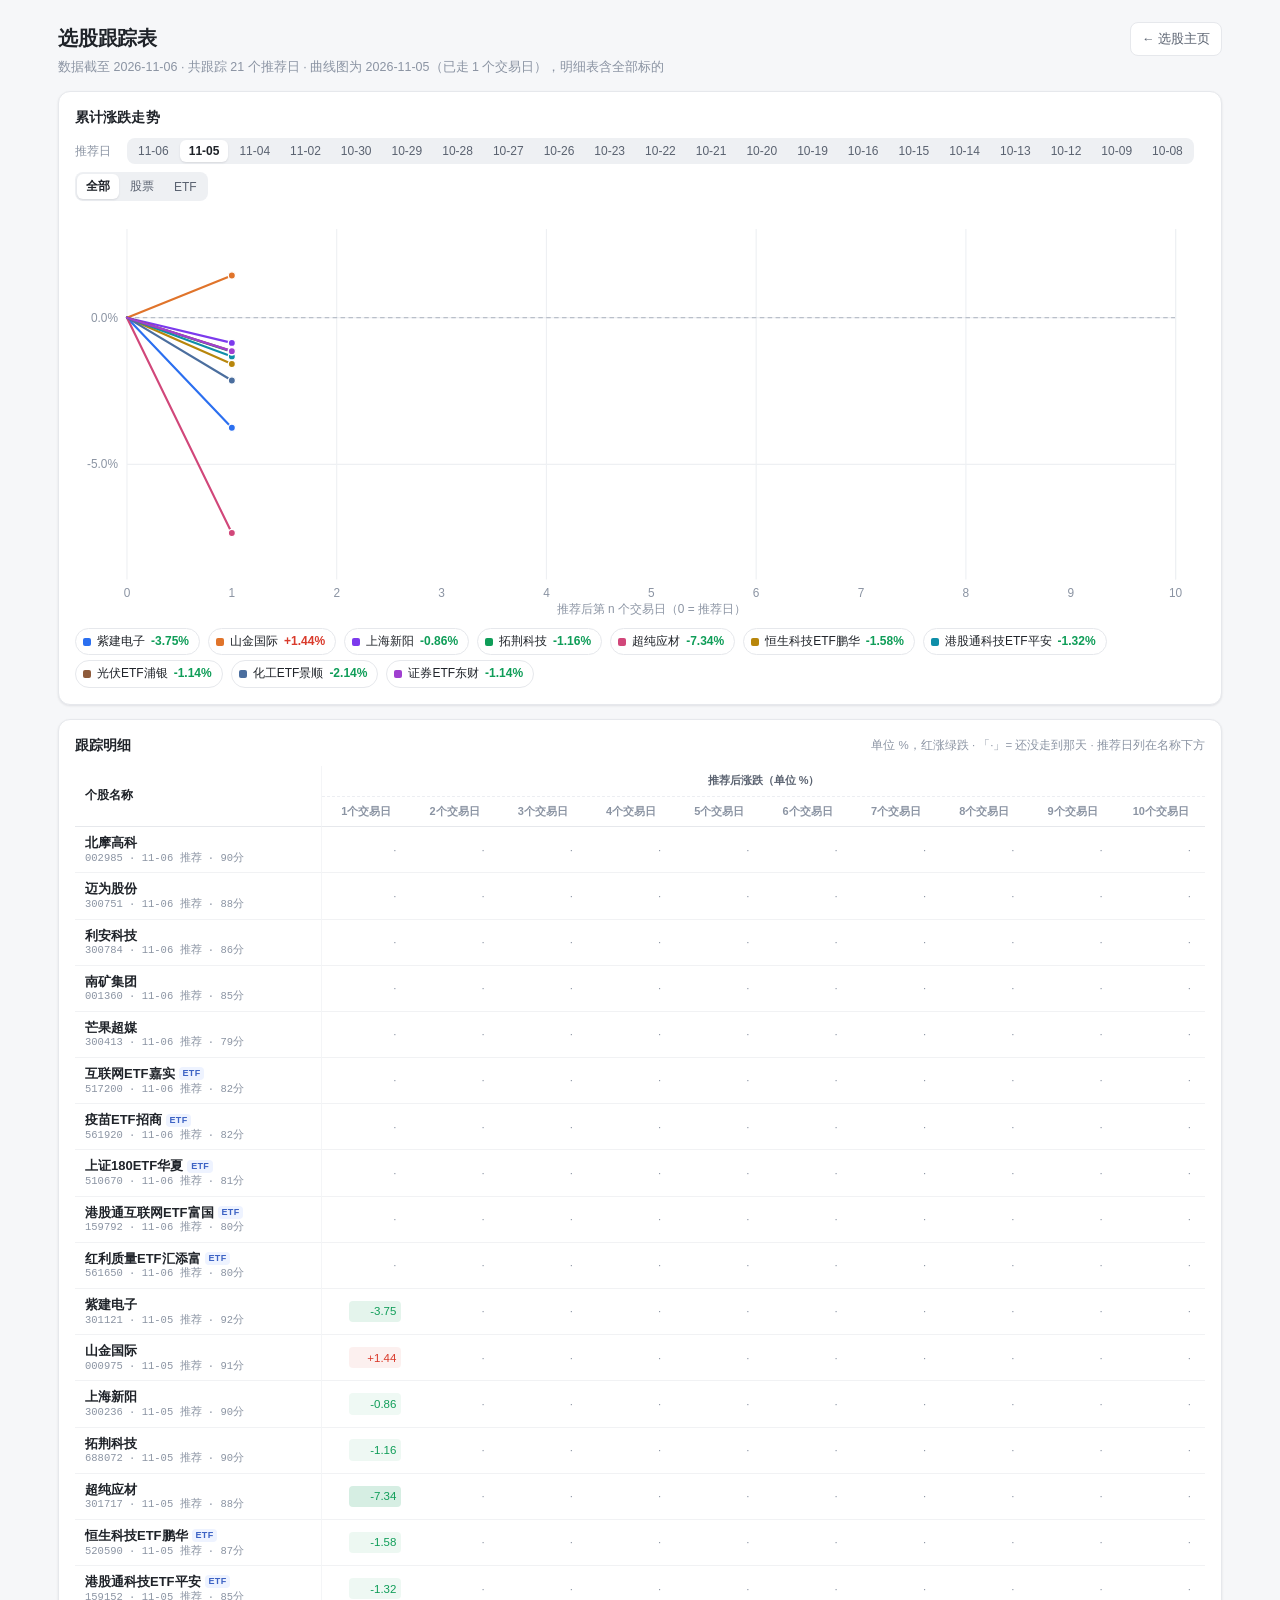
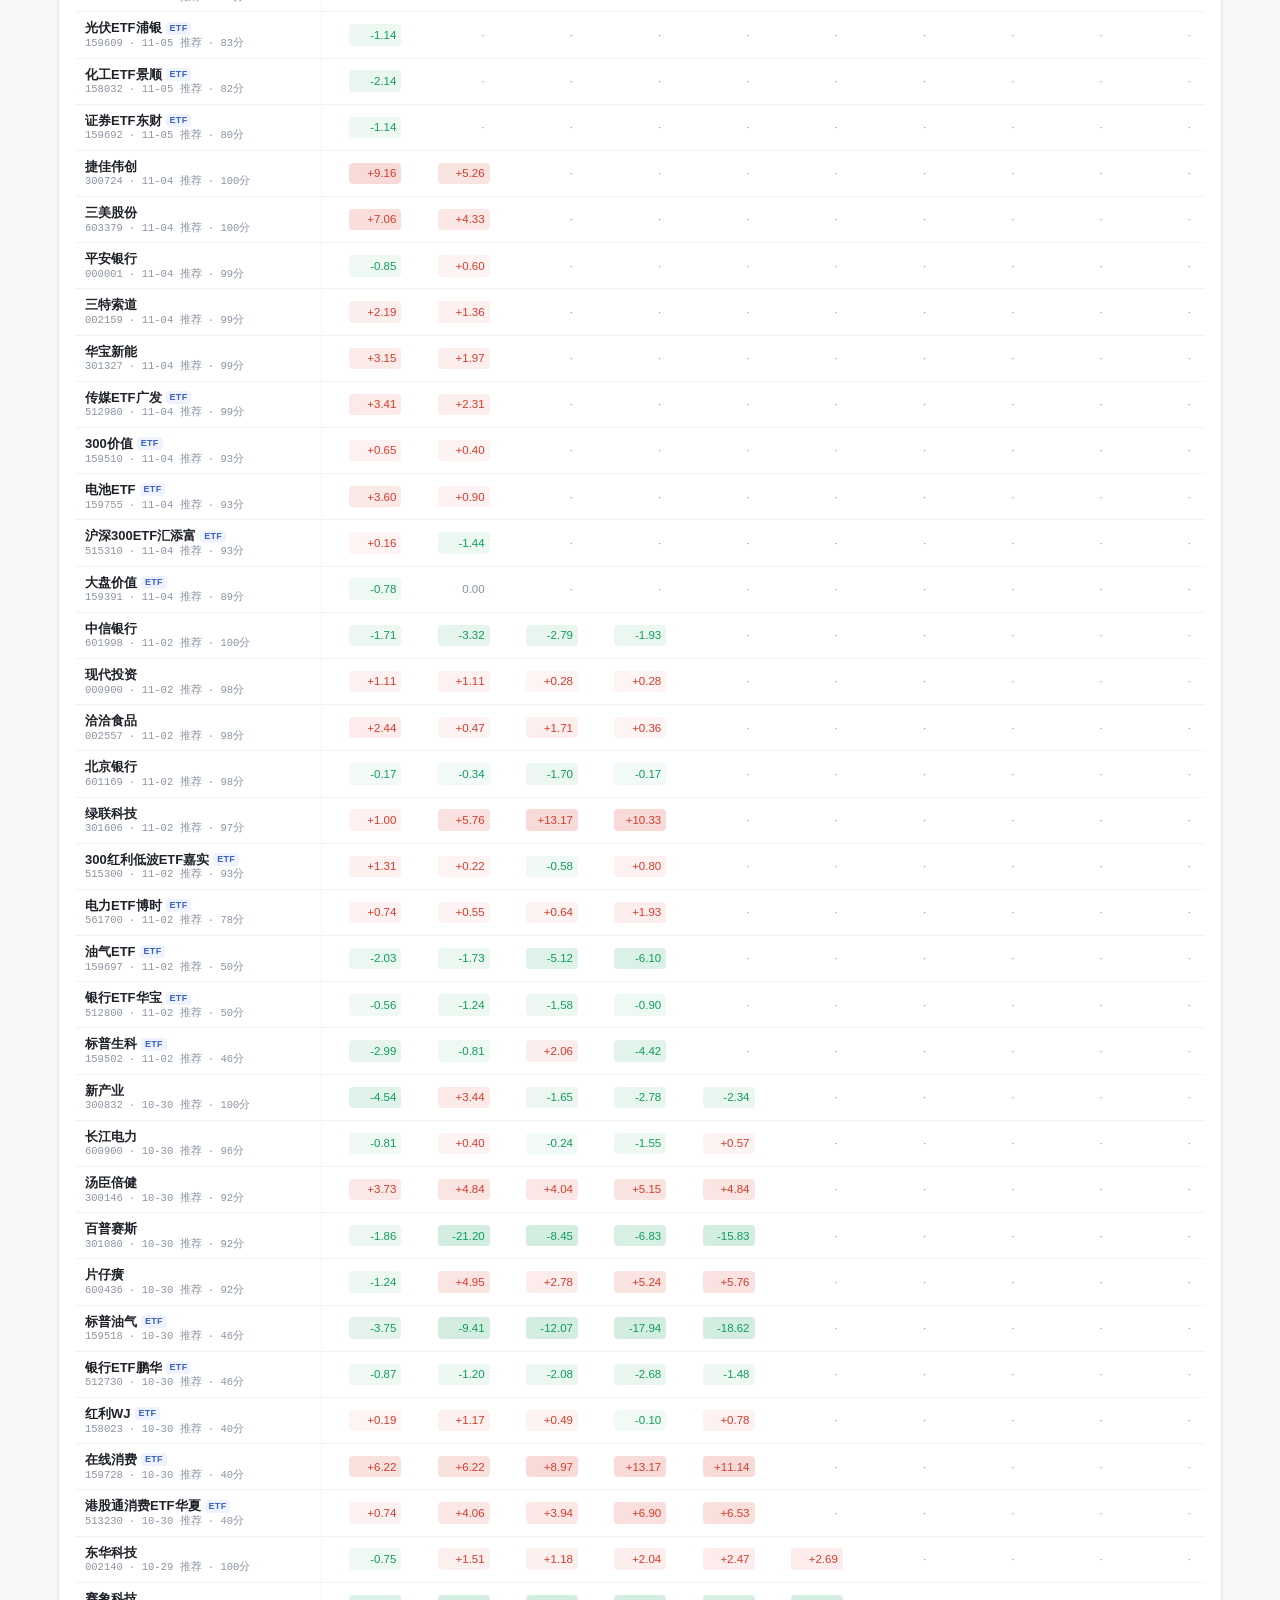
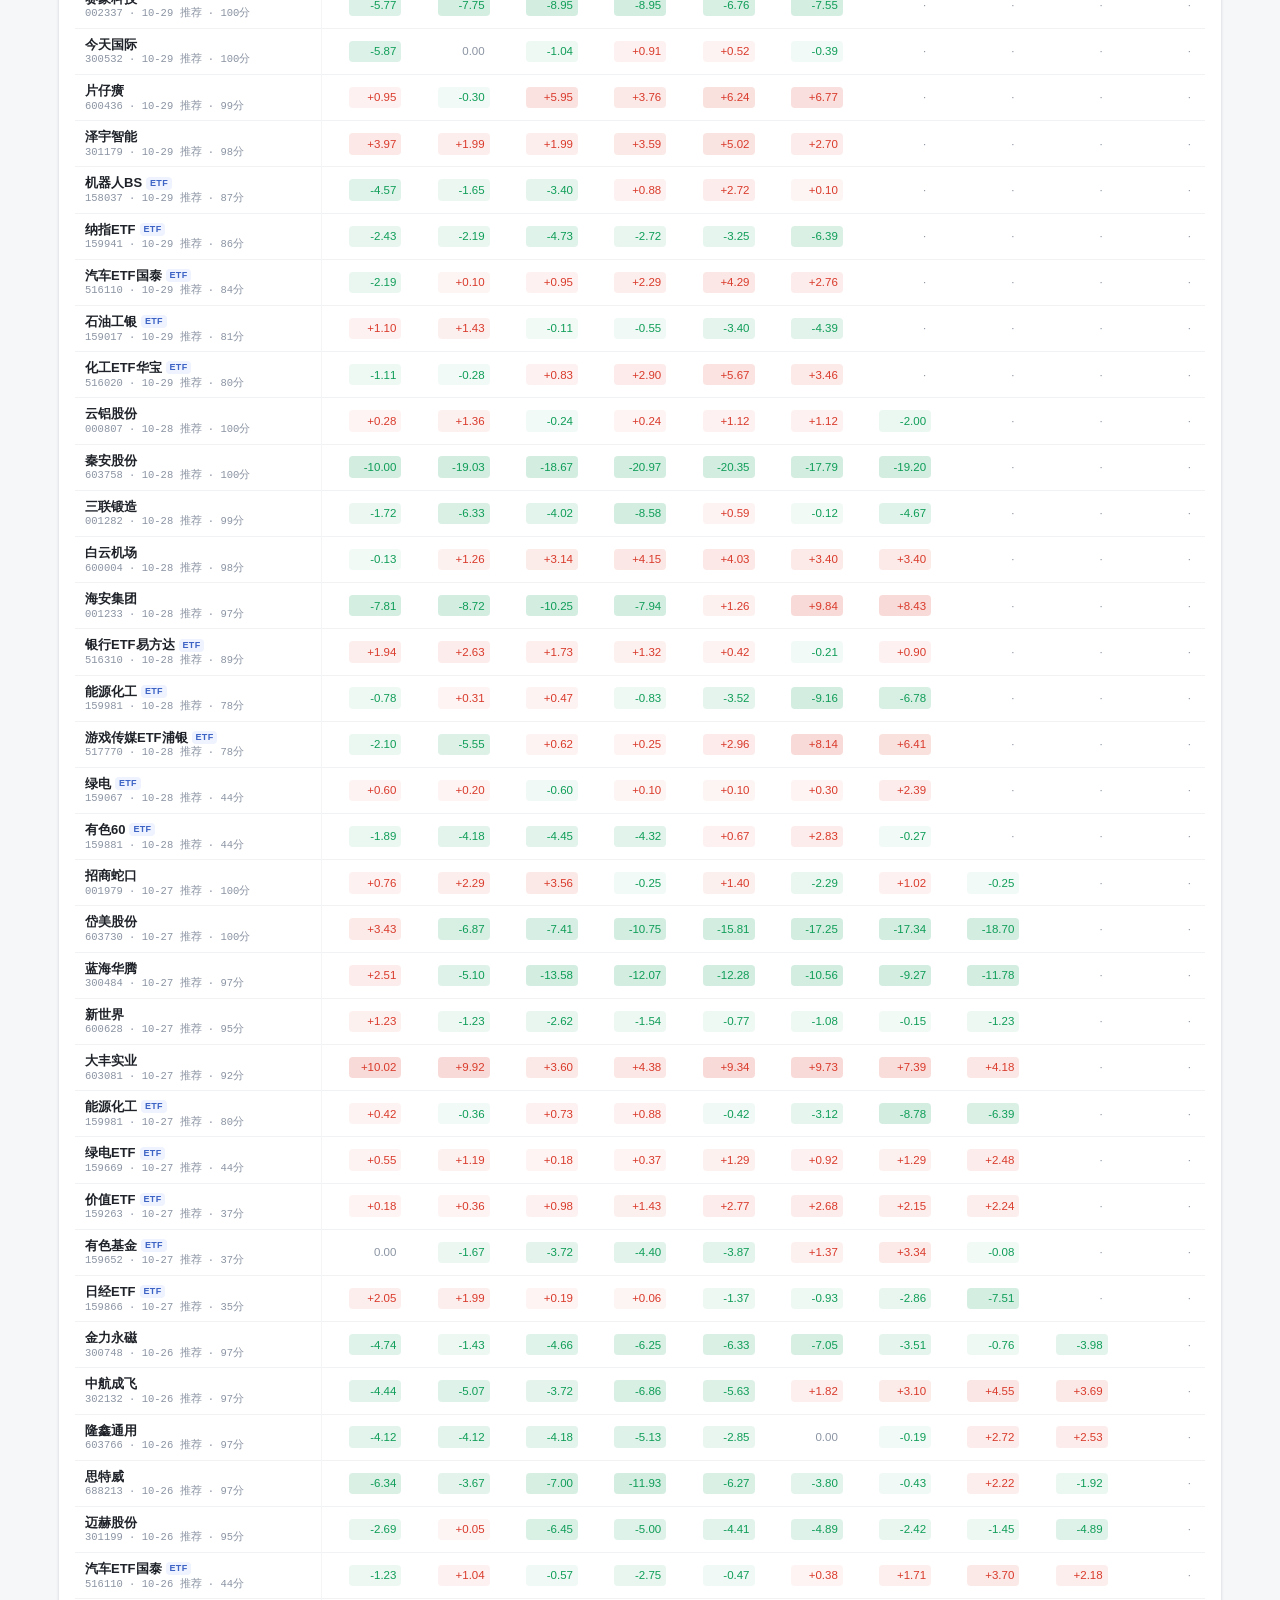
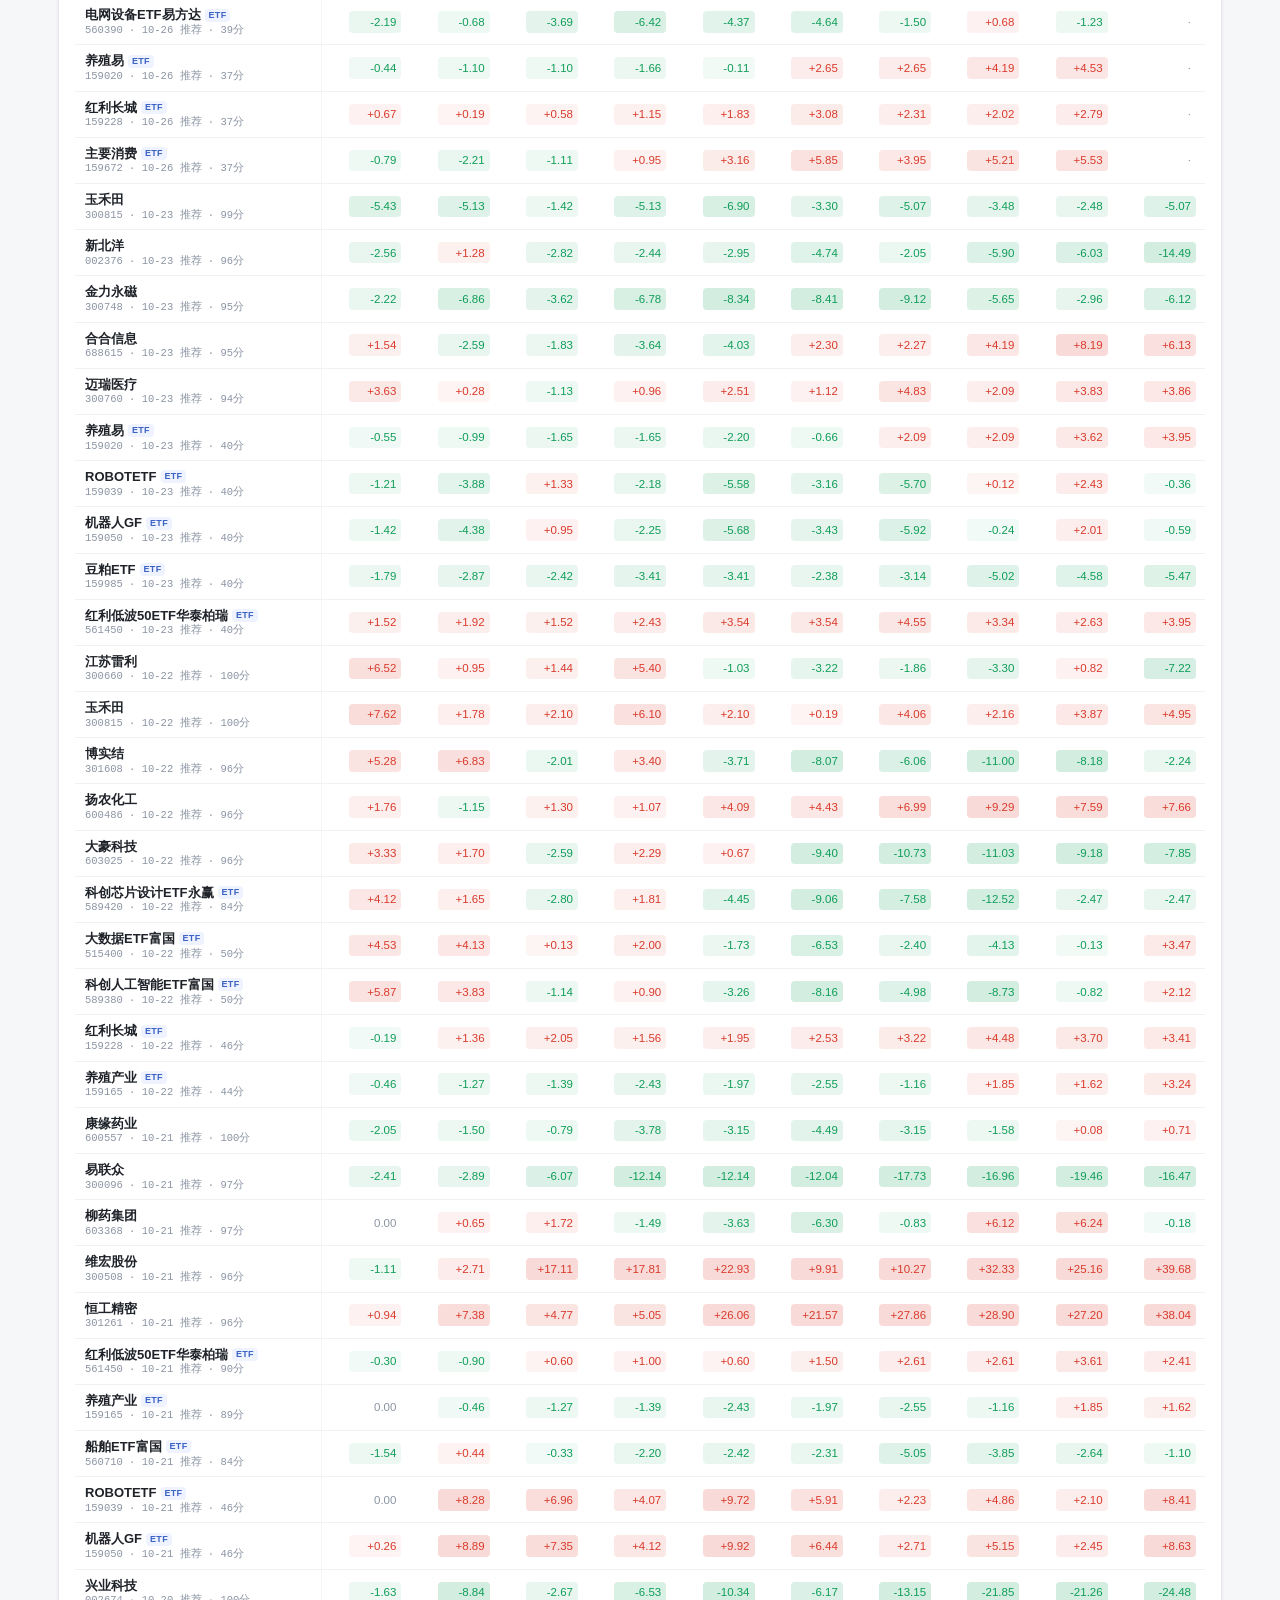
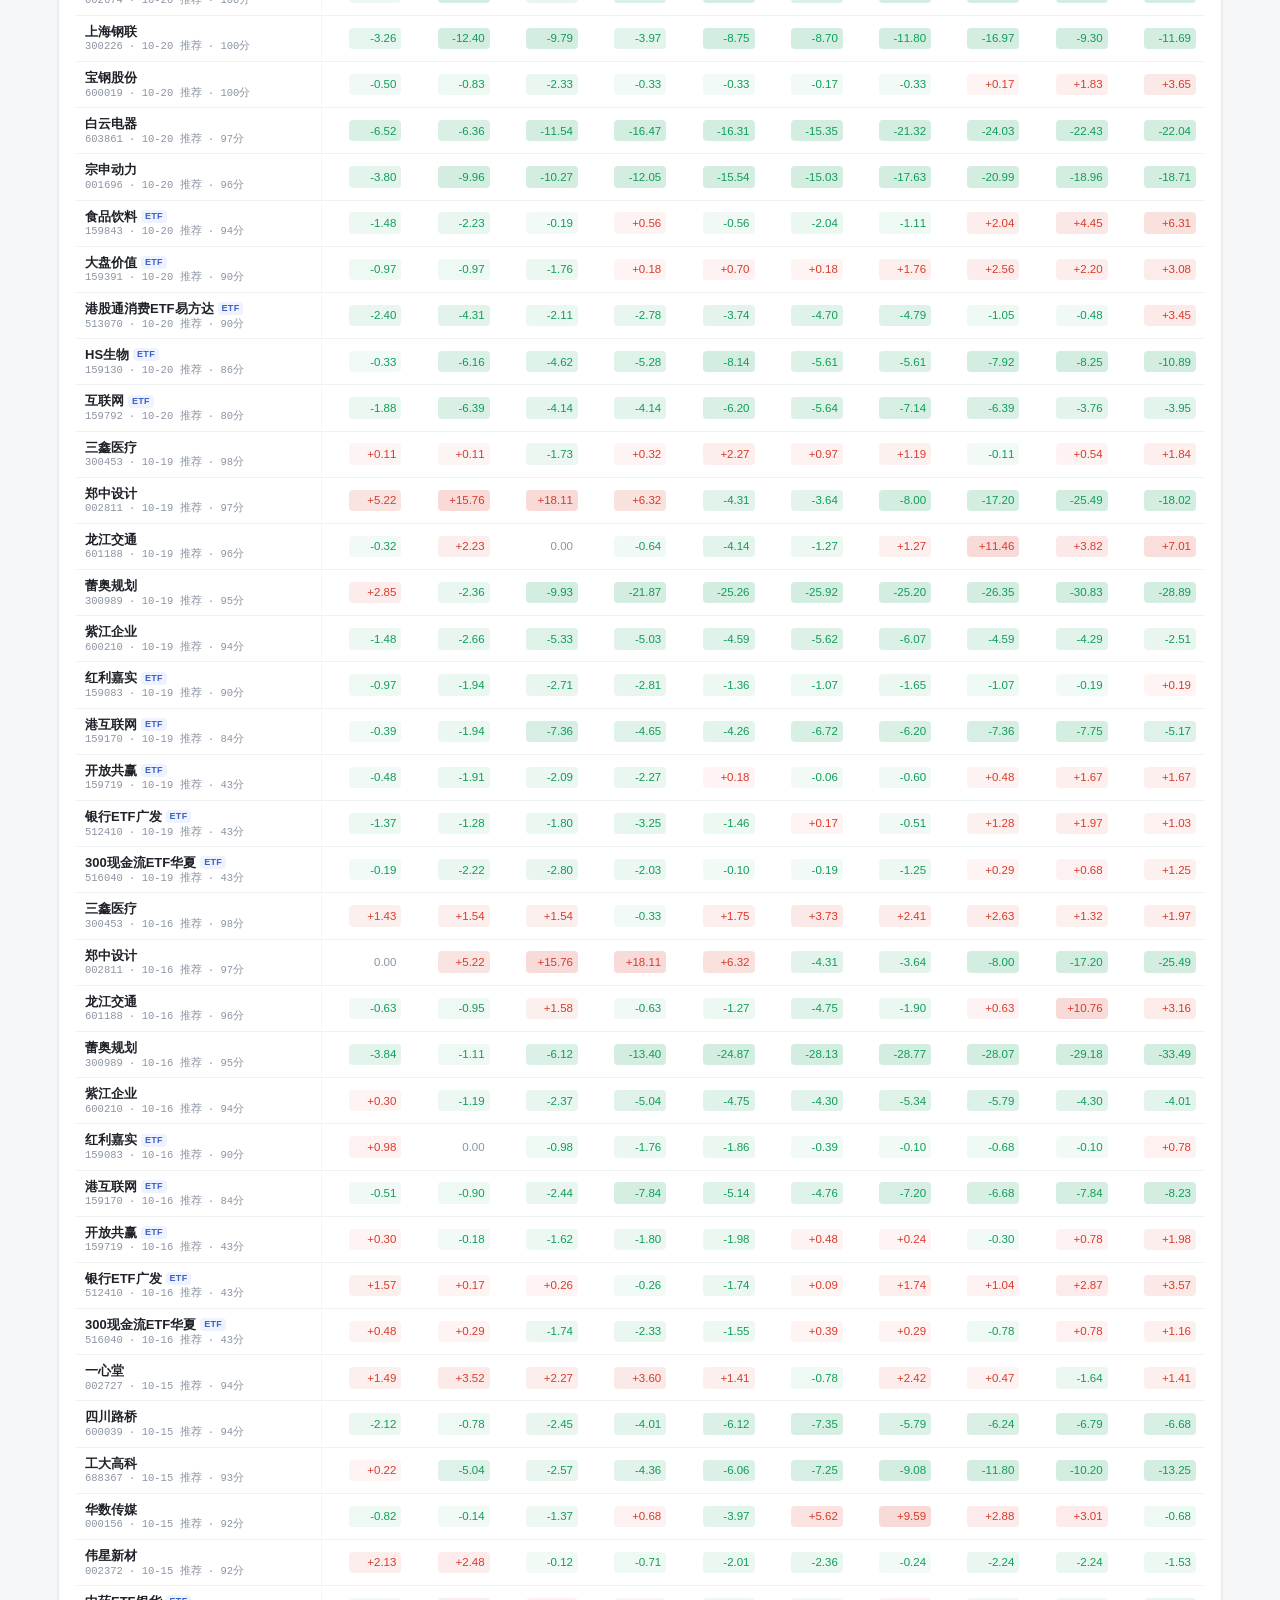
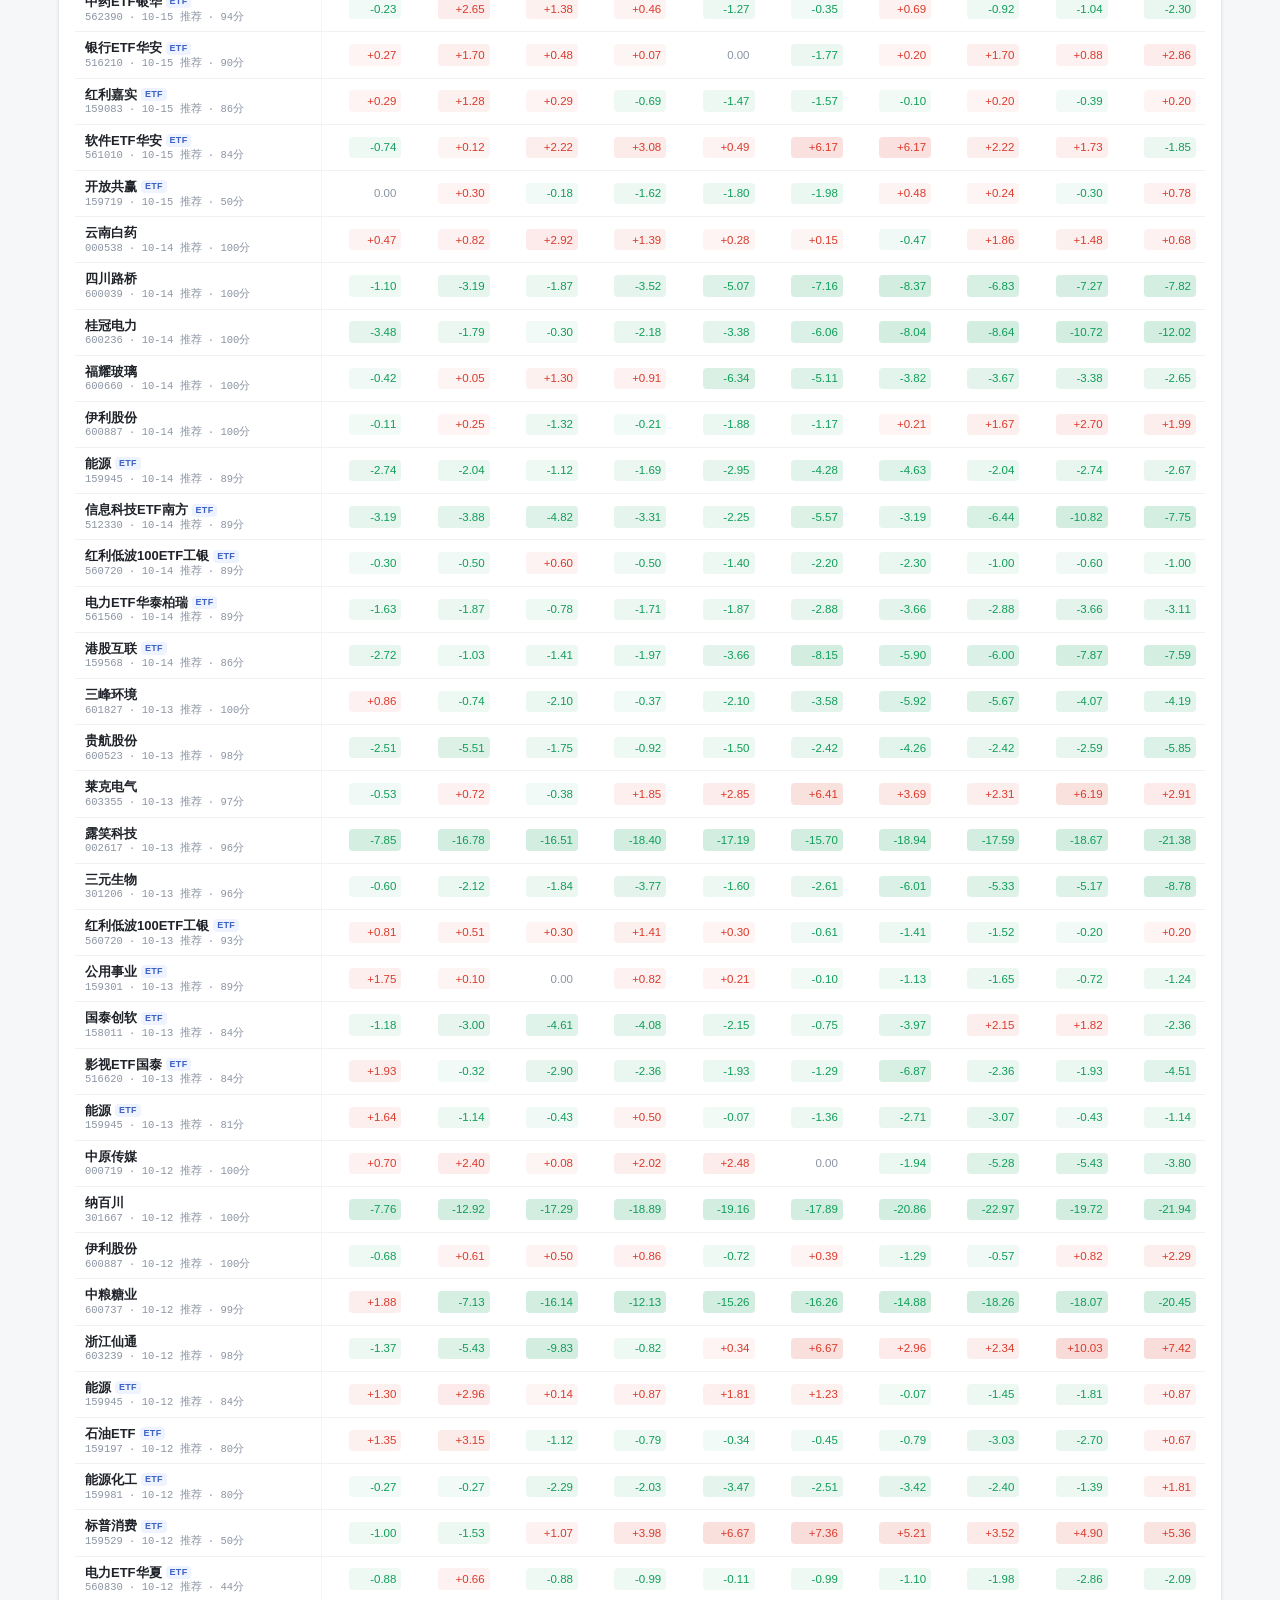
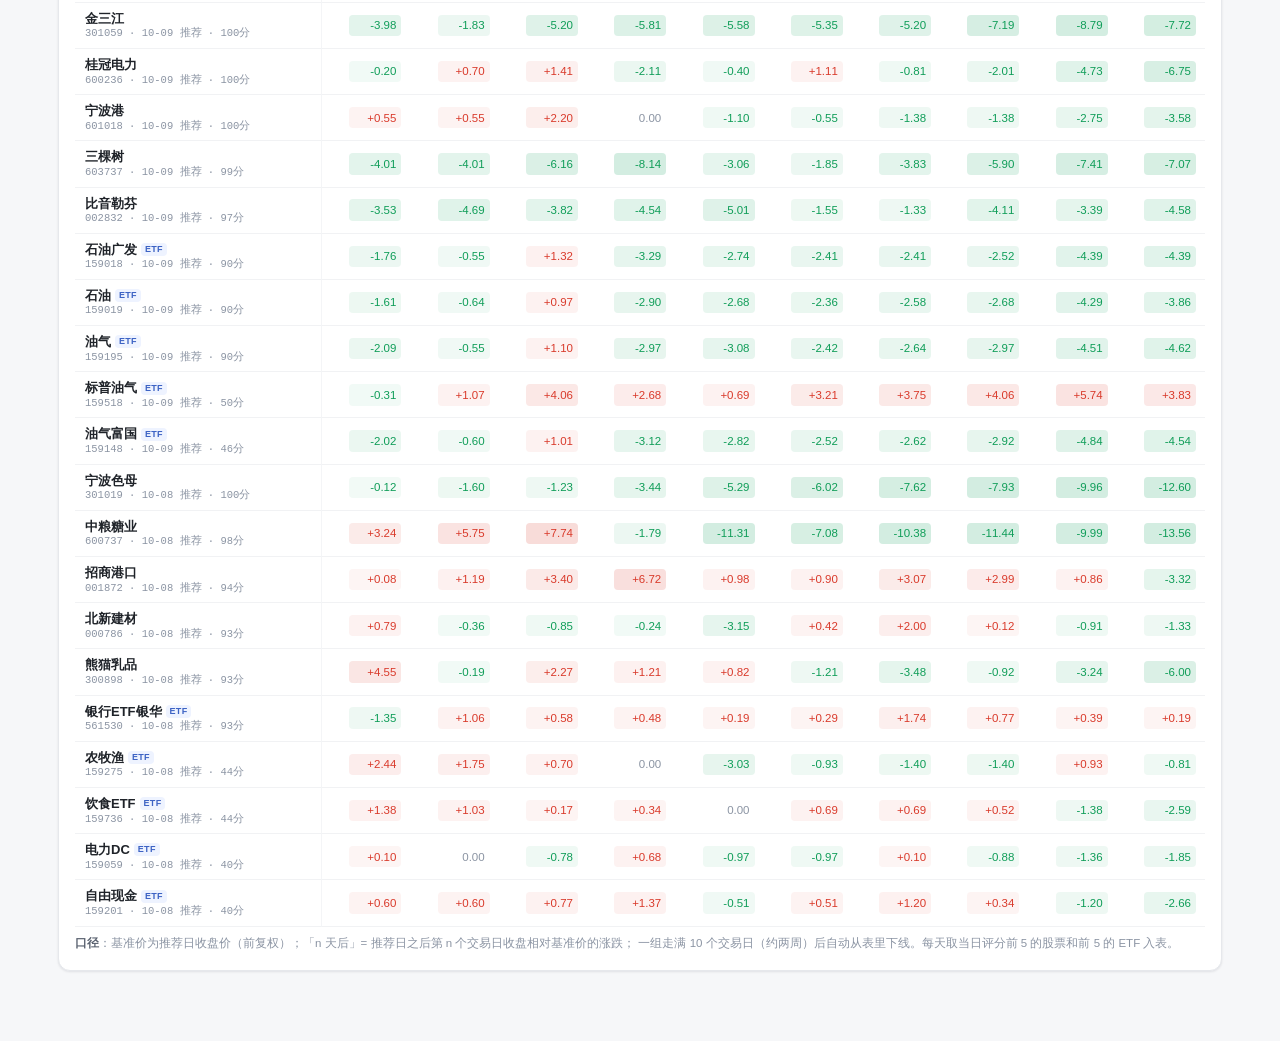
==== commit ad2ba4b9: "data: 更新 2026-11-06 盘后缠论买点筛选结果" ====
--- a/perf.html
+++ b/perf.html
@@ -151,7 +151,7 @@
 </div>
 
 <script>
-const DATA = {"dates":["2026-11-06","2026-11-05","2026-11-04","2026-11-02","2026-10-30","2026-10-29","2026-10-28","2026-10-27","2026-10-26","2026-10-23","2026-10-22","2026-10-21","2026-10-20","2026-10-19","2026-10-16","2026-10-15","2026-10-14","2026-10-13","2026-10-12","2026-10-09","2026-10-08"],"groups":{"2026-11-06":{"base_date":"2026-11-06","rows":[{"code":"001360","name":"南矿集团","type":"stock","score":74,"tags":["30分3买","5分3买"],"base_price":null,"rets":{},"done_days":0,"error":"无日线"},{"code":"300784","name":"利安科技","type":"stock","score":72,"tags":["30分3买","5分3买"],"base_price":null,"rets":{},"done_days":0,"error":"无日线"},{"code":"002985","name":"北摩高科","type":"stock","score":71,"tags":["30分3买","5分2买"],"base_price":null,"rets":{},"done_days":0,"error":"无日线"},{"code":"300413","name":"芒果超媒","type":"stock","score":70,"tags":["30分3买","5分3买"],"base_price":null,"rets":{},"done_days":0,"error":"无日线"},{"code":"002943","name":"宇晶股份","type":"stock","score":69,"tags":["30分3买","5分3买"],"base_price":null,"rets":{},"done_days":0,"error":"无日线"},{"code":"560310","name":"光伏ETF博时","type":"etf","score":70,"tags":["30分3买","5分3买"],"base_price":null,"rets":{},"done_days":0,"error":"无日线"},{"code":"513380","name":"恒生科技ETF广发","type":"etf","score":68,"tags":["30分3买","5分3买"],"base_price":null,"rets":{},"done_days":0,"error":"无日线"},{"code":"530380","name":"上证380ETF易方达","type":"etf","score":68,"tags":["30分3买","5分3买"],"base_price":null,"rets":{},"done_days":0,"error":"无日线"},{"code":"159763","name":"新材料50","type":"etf","score":67,"tags":["30分3买","5分3买"],"base_price":null,"rets":{},"done_days":0,"error":"无日线"},{"code":"159792","name":"互联网","type":"etf","score":67,"tags":["30分3买","5分3买"],"base_price":0.549,"rets":{},"done_days":0}]},"2026-11-05":{"base_date":"2026-11-05","rows":[{"code":"301121","name":"紫建电子","type":"stock","score":92,"tags":["30分3买","5分1买"],"base_price":null,"rets":{},"done_days":0,"error":"无日线"},{"code":"000975","name":"山金国际","type":"stock","score":91,"tags":["30分2买","5分3买"],"base_price":null,"rets":{},"done_days":0,"error":"无日线"},{"code":"300236","name":"上海新阳","type":"stock","score":90,"tags":["30分3买","5分3买"],"base_price":null,"rets":{},"done_days":0,"error":"无日线"},{"code":"688072","name":"拓荆科技","type":"stock","score":90,"tags":["30分3买","5分2买"],"base_price":null,"rets":{},"done_days":0,"error":"无日线"},{"code":"301717","name":"超纯应材","type":"stock","score":88,"tags":["30分3买","5分3买"],"base_price":null,"rets":{},"done_days":0,"error":"无日线"},{"code":"520590","name":"恒生科技ETF鹏华","type":"etf","score":87,"tags":["30分2买","5分3买"],"base_price":null,"rets":{},"done_days":0,"error":"无日线"},{"code":"159152","name":"港股通科技ETF平安","type":"etf","score":85,"tags":["30分2买","5分3买"],"base_price":null,"rets":{},"done_days":0,"error":"无日线"},{"code":"159609","name":"光伏ETF浦银","type":"etf","score":83,"tags":["30分2买","5分3买"],"base_price":null,"rets":{},"done_days":0,"error":"无日线"},{"code":"158032","name":"化工ETF景顺","type":"etf","score":82,"tags":["30分2买","5分3买"],"base_price":null,"rets":{},"done_days":0,"error":"无日线"},{"code":"159692","name":"证券ETF东财","type":"etf","score":80,"tags":["30分3买","5分3买"],"base_price":null,"rets":{},"done_days":0,"error":"无日线"}]},"2026-11-04":{"base_date":"2026-11-04","rows":[{"code":"300724","name":"捷佳伟创","type":"stock","score":100,"tags":["30分3买","5分3买"],"base_price":null,"rets":{},"done_days":0,"error":"无日线"},{"code":"603379","name":"三美股份","type":"stock","score":100,"tags":["30分3买","5分3买"],"base_price":null,"rets":{},"done_days":0,"error":"无日线"},{"code":"000001","name":"平安银行","type":"stock","score":99,"tags":["30分3买","5分2买"],"base_price":null,"rets":{},"done_days":0,"error":"无日线"},{"code":"002159","name":"三特索道","type":"stock","score":99,"tags":["30分3买","5分2买"],"base_price":null,"rets":{},"done_days":0,"error":"无日线"},{"code":"301327","name":"华宝新能","type":"stock","score":99,"tags":["30分3买","5分3买"],"base_price":null,"rets":{},"done_days":0,"error":"无日线"},{"code":"512980","name":"传媒ETF广发","type":"etf","score":99,"tags":["30分3买","5分3买"],"base_price":null,"rets":{},"done_days":0,"error":"无日线"},{"code":"159510","name":"300价值","type":"etf","score":93,"tags":["30分2买","5分3买"],"base_price":null,"rets":{},"done_days":0,"error":"无日线"},{"code":"159755","name":"电池ETF","type":"etf","score":93,"tags":["30分2买","5分3买"],"base_price":null,"rets":{},"done_days":0,"error":"无日线"},{"code":"515310","name":"沪深300ETF汇添富","type":"etf","score":93,"tags":["30分2买","5分3买"],"base_price":null,"rets":{},"done_days":0,"error":"无日线"},{"code":"159391","name":"大盘价值","type":"etf","score":89,"tags":["30分3买","5分3买"],"base_price":1.154,"rets":{"1":-0.78,"2":0.0},"done_days":2}]},"2026-11-02":{"base_date":"2026-11-02","rows":[{"code":"601998","name":"中信银行","type":"stock","score":100,"tags":["30分3买","5分3买"],"base_price":9.33,"rets":{"1":-1.71,"2":-3.32,"3":-2.79},"done_days":3},{"code":"000900","name":"现代投资","type":"stock","score":98,"tags":["30分2买","5分3买"],"base_price":3.6,"rets":{"1":1.11,"2":1.11,"3":0.28},"done_days":3},{"code":"002557","name":"洽洽食品","type":"stock","score":98,"tags":["30分2买","5分3买"],"base_price":19.28,"rets":{"1":2.44,"2":0.47,"3":1.71},"done_days":3},{"code":"601169","name":"北京银行","type":"stock","score":98,"tags":["30分2买","5分3买"],"base_price":5.87,"rets":{"1":-0.17,"2":-0.34,"3":-1.7},"done_days":3},{"code":"301606","name":"绿联科技","type":"stock","score":97,"tags":["30分3买","5分3买"],"base_price":null,"rets":{},"done_days":0,"error":"无日线"},{"code":"515300","name":"300红利低波ETF嘉实","type":"etf","score":93,"tags":["30分2买","5分3买"],"base_price":1.373,"rets":{"1":1.31,"2":0.22,"3":-0.58},"done_days":3},{"code":"561700","name":"电力ETF博时","type":"etf","score":78,"tags":["30分2买","5分1买"],"base_price":1.088,"rets":{"1":0.74,"2":0.55,"3":0.64,"4":1.93},"done_days":4},{"code":"159697","name":"油气ETF","type":"etf","score":50,"tags":["30分3买"],"base_price":null,"rets":{},"done_days":0,"error":"无日线"},{"code":"512800","name":"银行ETF华宝","type":"etf","score":50,"tags":["30分3买"],"base_price":null,"rets":{},"done_days":0,"error":"无日线"},{"code":"159502","name":"标普生科","type":"etf","score":46,"tags":["30分3买"],"base_price":null,"rets":{},"done_days":0,"error":"无日线"}]},"2026-10-30":{"base_date":"2026-10-30","rows":[{"code":"300832","name":"新产业","type":"stock","score":100,"tags":["30分3买","5分3买"],"base_price":61.87,"rets":{"1":-4.54,"2":3.44,"3":-1.65,"4":-2.78},"done_days":4},{"code":"600900","name":"长江电力","type":"stock","score":96,"tags":["30分3买","5分1买"],"base_price":29.74,"rets":{"1":-0.81,"2":0.4,"3":-0.24,"4":-1.55},"done_days":4},{"code":"300146","name":"汤臣倍健","type":"stock","score":92,"tags":["30分3买","5分1买"],"base_price":9.91,"rets":{"1":3.73,"2":4.84,"3":4.04,"4":5.15},"done_days":4},{"code":"301080","name":"百普赛斯","type":"stock","score":92,"tags":["30分3买","5分3买"],"base_price":103.5,"rets":{"1":-1.86,"2":-21.2,"3":-8.45,"4":-6.83},"done_days":4},{"code":"600436","name":"片仔癀","type":"stock","score":92,"tags":["30分3买","5分2买"],"base_price":128.59,"rets":{"1":-1.24,"2":4.95,"3":2.78,"4":5.24},"done_days":4},{"code":"159518","name":"标普油气","type":"etf","score":46,"tags":["30分3买"],"base_price":1.466,"rets":{"1":-3.75,"2":-9.41,"3":-12.07,"4":-17.94,"5":-18.62},"done_days":5},{"code":"512730","name":"银行ETF鹏华","type":"etf","score":46,"tags":["30分3买"],"base_price":1.83,"rets":{"1":-0.87,"2":-1.2,"3":-2.08,"4":-2.68,"5":-1.48},"done_days":5},{"code":"158023","name":"红利WJ","type":"etf","score":40,"tags":["5分3买"],"base_price":1.029,"rets":{"1":0.19,"2":1.17,"3":0.49,"4":-0.1,"5":0.78},"done_days":5},{"code":"159728","name":"在线消费","type":"etf","score":40,"tags":["30分2买"],"base_price":0.691,"rets":{"1":6.22,"2":6.22,"3":8.97,"4":13.17,"5":11.14},"done_days":5},{"code":"513230","name":"港股通消费ETF华夏","type":"etf","score":40,"tags":["5分3买"],"base_price":0.812,"rets":{"1":0.74,"2":4.06,"3":3.94,"4":6.9,"5":6.53},"done_days":5}]},"2026-10-29":{"base_date":"2026-10-29","rows":[{"code":"002140","name":"东华科技","type":"stock","score":100,"tags":["30分3买","5分3买"],"base_price":9.3,"rets":{"1":-0.75,"2":1.51,"3":1.18,"4":2.04,"5":2.47},"done_days":5},{"code":"002337","name":"赛象科技","type":"stock","score":100,"tags":["30分3买","5分3买"],"base_price":5.03,"rets":{"1":-5.77,"2":-7.75,"3":-8.95,"4":-8.95,"5":-6.76},"done_days":5},{"code":"300532","name":"今天国际","type":"stock","score":100,"tags":["30分3买","5分3买"],"base_price":7.67,"rets":{"1":-5.87,"2":0.0,"3":-1.04,"4":0.91,"5":0.52},"done_days":5},{"code":"600436","name":"片仔癀","type":"stock","score":99,"tags":["30分3买","5分2买"],"base_price":127.38,"rets":{"1":0.95,"2":-0.3,"3":5.95,"4":3.76,"5":6.24},"done_days":5},{"code":"301179","name":"泽宇智能","type":"stock","score":98,"tags":["30分2买","5分3买"],"base_price":18.13,"rets":{"1":3.97,"2":1.99,"3":1.99,"4":3.59,"5":5.02},"done_days":5},{"code":"158037","name":"机器人BS","type":"etf","score":87,"tags":["30分3买","5分2买"],"base_price":1.028,"rets":{"1":-4.57,"2":-1.65,"3":-3.4,"4":0.88,"5":2.72,"6":0.1},"done_days":6},{"code":"159941","name":"纳指ETF","type":"etf","score":86,"tags":["30分2买","5分3买"],"base_price":1.69,"rets":{"1":-2.43,"2":-2.19,"3":-4.73,"4":-2.72,"5":-3.25},"done_days":5},{"code":"516110","name":"汽车ETF国泰","type":"etf","score":84,"tags":["30分2买","5分1买"],"base_price":1.049,"rets":{"1":-2.19,"2":0.1,"3":0.95,"4":2.29,"5":4.29,"6":2.76},"done_days":6},{"code":"159017","name":"石油工银","type":"etf","score":81,"tags":["30分2买","5分2买"],"base_price":0.911,"rets":{"1":1.1,"2":1.43,"3":-0.11,"4":-0.55,"5":-3.4,"6":-4.39},"done_days":6},{"code":"516020","name":"化工ETF华宝","type":"etf","score":80,"tags":["30分2买","5分1买"],"base_price":0.723,"rets":{"1":-1.11,"2":-0.28,"3":0.83,"4":2.9,"5":5.67,"6":3.46},"done_days":6}]},"2026-10-28":{"base_date":"2026-10-28","rows":[{"code":"000807","name":"云铝股份","type":"stock","score":100,"tags":["30分3买","5分3买"],"base_price":25.023,"rets":{"1":0.28,"2":1.35,"3":-0.25,"4":0.23,"5":1.11,"6":1.11},"done_days":6},{"code":"603758","name":"秦安股份","type":"stock","score":100,"tags":["30分3买","5分3买"],"base_price":11.3,"rets":{"1":-10.0,"2":-19.03,"3":-18.67,"4":-20.97,"5":-20.35,"6":-17.79},"done_days":6},{"code":"001282","name":"三联锻造","type":"stock","score":99,"tags":["30分3买","5分2买"],"base_price":16.9,"rets":{"1":-1.72,"2":-6.33,"3":-4.02,"4":-8.58,"5":0.59,"6":-0.12},"done_days":6},{"code":"600004","name":"白云机场","type":"stock","score":98,"tags":["30分2买","5分3买"],"base_price":7.95,"rets":{"1":-0.13,"2":1.26,"3":3.14,"4":4.15,"5":4.03,"6":3.4},"done_days":6},{"code":"001233","name":"海安集团","type":"stock","score":97,"tags":["30分3买","5分3买"],"base_price":60.98,"rets":{"1":-7.81,"2":-8.72,"3":-10.25,"4":-7.94,"5":1.26,"6":9.84},"done_days":6},{"code":"516310","name":"银行ETF易方达","type":"etf","score":89,"tags":["30分2买","5分3买"],"base_price":1.444,"rets":{"1":1.94,"2":2.63,"3":1.73,"4":1.32,"5":0.42,"6":-0.21,"7":0.9},"done_days":7},{"code":"159981","name":"能源化工","type":"etf","score":78,"tags":["30分2买","5分2买"],"base_price":1.932,"rets":{"1":-0.78,"2":0.31,"3":0.47,"4":-0.83,"5":-3.52,"6":-9.16,"7":-6.78},"done_days":7},{"code":"517770","name":"游戏传媒ETF浦银","type":"etf","score":78,"tags":["30分2买","5分1买"],"base_price":0.811,"rets":{"1":-2.1,"2":-5.55,"3":0.62,"4":0.25,"5":2.96,"6":8.14,"7":6.41},"done_days":7},{"code":"159067","name":"绿电","type":"etf","score":44,"tags":["30分2买"],"base_price":1.003,"rets":{"1":0.6,"2":0.2,"3":-0.6,"4":0.1,"5":0.1,"6":0.3,"7":2.39},"done_days":7},{"code":"159881","name":"有色60","type":"etf","score":44,"tags":["30分2买"],"base_price":0.741,"rets":{"1":-1.89,"2":-4.18,"3":-4.45,"4":-4.32,"5":0.67,"6":2.83},"done_days":6}]},"2026-10-27":{"base_date":"2026-10-27","rows":[{"code":"001979","name":"招商蛇口","type":"stock","score":100,"tags":["30分3买","5分3买"],"base_price":7.86,"rets":{"1":0.76,"2":2.29,"3":3.56,"4":-0.25,"5":1.4,"6":-2.29,"7":1.02},"done_days":7},{"code":"603730","name":"岱美股份","type":"stock","score":100,"tags":["30分3买","5分3买"],"base_price":11.07,"rets":{"1":3.43,"2":-6.87,"3":-7.41,"4":-10.75,"5":-15.81,"6":-17.25,"7":-17.34},"done_days":7},{"code":"300484","name":"蓝海华腾","type":"stock","score":97,"tags":["30分3买","5分3买"],"base_price":13.92,"rets":{"1":2.51,"2":-5.1,"3":-13.58,"4":-12.07,"5":-12.28,"6":-10.56,"7":-9.27},"done_days":7},{"code":"600628","name":"新世界","type":"stock","score":95,"tags":["30分2买","5分3买"],"base_price":6.5,"rets":{"1":1.23,"2":-1.23,"3":-2.62,"4":-1.54,"5":-0.77,"6":-1.08,"7":-0.15},"done_days":7},{"code":"603081","name":"大丰实业","type":"stock","score":92,"tags":["30分3买","5分1买"],"base_price":10.28,"rets":{"1":10.02,"2":9.92,"3":3.6,"4":4.38,"5":9.34,"6":9.73,"7":7.39},"done_days":7},{"code":"159981","name":"能源化工","type":"etf","score":80,"tags":["30分2买","5分1买"],"base_price":1.924,"rets":{"1":0.42,"2":-0.36,"3":0.73,"4":0.88,"5":-0.42,"6":-3.12,"7":-8.78,"8":-6.39},"done_days":8},{"code":"159669","name":"绿电ETF","type":"etf","score":44,"tags":["30分2买"],"base_price":1.089,"rets":{"1":0.55,"2":1.19,"3":0.18,"4":0.37,"5":1.29,"6":0.92,"7":1.29,"8":2.48},"done_days":8},{"code":"159263","name":"价值ETF","type":"etf","score":37,"tags":["5分3买"],"base_price":1.118,"rets":{"1":0.18,"2":0.36,"3":0.98,"4":1.43,"5":2.77,"6":2.68,"7":2.15,"8":2.24},"done_days":8},{"code":"159652","name":"有色基金","type":"etf","score":37,"tags":["30分2买"],"base_price":1.318,"rets":{"1":0.0,"2":-1.67,"3":-3.72,"4":-4.4,"5":-3.87,"6":1.37,"7":3.34,"8":-0.08},"done_days":8},{"code":"159866","name":"日经ETF","type":"etf","score":35,"tags":["5分2买"],"base_price":1.611,"rets":{"1":2.05,"2":1.99,"3":0.19,"4":0.06,"5":-1.37,"6":-0.93,"7":-2.86,"8":-7.51},"done_days":8}]},"2026-10-26":{"base_date":"2026-10-26","rows":[{"code":"300748","name":"金力永磁","type":"stock","score":97,"tags":["30分3买","5分3买"],"base_price":25.1,"rets":{"1":-4.74,"2":-1.43,"3":-4.66,"4":-6.25,"5":-6.33,"6":-7.05,"7":-3.51,"8":-0.76},"done_days":8},{"code":"302132","name":"中航成飞","type":"stock","score":97,"tags":["30分3买","5分3买"],"base_price":67.51,"rets":{"1":-4.44,"2":-5.07,"3":-3.72,"4":-6.86,"5":-5.63,"6":1.82,"7":3.1,"8":4.55},"done_days":8},{"code":"603766","name":"隆鑫通用","type":"stock","score":97,"tags":["30分3买","5分3买"],"base_price":15.79,"rets":{"1":-4.12,"2":-4.12,"3":-4.18,"4":-5.13,"5":-2.85,"6":0.0,"7":-0.19,"8":2.72},"done_days":8},{"code":"688213","name":"思特威","type":"stock","score":97,"tags":["30分3买","5分3买"],"base_price":108.69,"rets":{"1":-6.34,"2":-3.67,"3":-7.0,"4":-11.93,"5":-6.27,"6":-3.8,"7":-0.43,"8":2.22},"done_days":8},{"code":"301199","name":"迈赫股份","type":"stock","score":95,"tags":["30分3买","5分2买"],"base_price":18.61,"rets":{"1":-2.69,"2":0.05,"3":-6.45,"4":-5.0,"5":-4.41,"6":-4.89,"7":-2.42,"8":-1.45},"done_days":8},{"code":"516110","name":"汽车ETF国泰","type":"etf","score":44,"tags":["5分3买"],"base_price":1.055,"rets":{"1":-1.23,"2":1.04,"3":-0.57,"4":-2.75,"5":-0.47,"6":0.38,"7":1.71,"8":3.7,"9":2.18},"done_days":9},{"code":"560390","name":"电网设备ETF易方达","type":"etf","score":39,"tags":["5分2买"],"base_price":0.732,"rets":{"1":-2.19,"2":-0.68,"3":-3.69,"4":-6.42,"5":-4.37,"6":-4.64,"7":-1.5,"8":0.68,"9":-1.23},"done_days":9},{"code":"159020","name":"养殖易","type":"etf","score":37,"tags":["30分2买"],"base_price":0.906,"rets":{"1":-0.44,"2":-1.1,"3":-1.1,"4":-1.66,"5":-0.11,"6":2.65,"7":2.65,"8":4.19,"9":4.53},"done_days":9},{"code":"159228","name":"红利长城","type":"etf","score":37,"tags":["30分2买"],"base_price":1.04,"rets":{"1":0.67,"2":0.19,"3":0.58,"4":1.15,"5":1.83,"6":3.08,"7":2.31,"8":2.02,"9":2.79},"done_days":9},{"code":"159672","name":"主要消费","type":"etf","score":37,"tags":["5分3买"],"base_price":0.633,"rets":{"1":-0.79,"2":-2.21,"3":-1.11,"4":0.95,"5":3.16,"6":5.85,"7":3.95,"8":5.21,"9":5.53},"done_days":9}]},"2026-10-23":{"base_date":"2026-10-23","rows":[{"code":"300815","name":"玉禾田","type":"stock","score":99,"tags":["30分3买","5分2买"],"base_price":16.95,"rets":{"1":-5.43,"2":-5.13,"3":-1.42,"4":-5.13,"5":-6.9,"6":-3.3,"7":-5.07,"8":-3.48,"9":-2.48},"done_days":9},{"code":"002376","name":"新北洋","type":"stock","score":96,"tags":["30分3买","5分2买"],"base_price":7.8,"rets":{"1":-2.56,"2":1.28,"3":-2.82,"4":-2.44,"5":-2.95,"6":-4.74,"7":-2.05,"8":-5.9,"9":-6.03},"done_days":9},{"code":"300748","name":"金力永磁","type":"stock","score":95,"tags":["30分3买","5分2买"],"base_price":25.67,"rets":{"1":-2.22,"2":-6.86,"3":-3.62,"4":-6.78,"5":-8.34,"6":-8.41,"7":-9.12,"8":-5.65,"9":-2.96},"done_days":9},{"code":"688615","name":"合合信息","type":"stock","score":95,"tags":["30分3买","5分2买"],"base_price":95.02,"rets":{"1":1.54,"2":-2.59,"3":-1.83,"4":-3.64,"5":-4.03,"6":2.3,"7":2.27,"8":4.19,"9":8.19},"done_days":9},{"code":"300760","name":"迈瑞医疗","type":"stock","score":94,"tags":["30分3买","5分3买"],"base_price":177.3,"rets":{"1":3.63,"2":0.28,"3":-1.13,"4":0.96,"5":2.51,"6":1.12,"7":4.83,"8":2.09,"9":3.83},"done_days":9},{"code":"159020","name":"养殖易","type":"etf","score":40,"tags":["30分2买"],"base_price":0.911,"rets":{"1":-0.55,"2":-0.99,"3":-1.65,"4":-1.65,"5":-2.2,"6":-0.66,"7":2.09,"8":2.09,"9":3.62,"10":3.95},"done_days":10},{"code":"159039","name":"ROBOTETF","type":"etf","score":40,"tags":["30分3买"],"base_price":0.824,"rets":{"1":-1.21,"2":-3.88,"3":1.33,"4":-2.18,"5":-5.58,"6":-3.16,"7":-5.7,"8":0.12,"9":2.43,"10":-0.36},"done_days":10},{"code":"159050","name":"机器人GF","type":"etf","score":40,"tags":["30分3买"],"base_price":0.845,"rets":{"1":-1.42,"2":-4.38,"3":0.95,"4":-2.25,"5":-5.68,"6":-3.43,"7":-5.92,"8":-0.24,"9":2.01,"10":-0.59},"done_days":10},{"code":"159985","name":"豆粕ETF","type":"etf","score":40,"tags":["5分3买"],"base_price":2.229,"rets":{"1":-1.79,"2":-2.87,"3":-2.42,"4":-3.41,"5":-3.41,"6":-2.38,"7":-3.14,"8":-5.02,"9":-4.58,"10":-5.47},"done_days":10},{"code":"561450","name":"红利低波50ETF华泰柏瑞","type":"etf","score":40,"tags":["30分3买"],"base_price":0.988,"rets":{"1":1.52,"2":1.92,"3":1.52,"4":2.43,"5":3.54,"6":3.54,"7":4.55,"8":3.34,"9":2.63,"10":3.95},"done_days":10}]},"2026-10-22":{"base_date":"2026-10-22","rows":[{"code":"300660","name":"江苏雷利","type":"stock","score":100,"tags":["30分3买","5分3买"],"base_price":24.25,"rets":{"1":6.52,"2":0.95,"3":1.44,"4":5.4,"5":-1.03,"6":-3.22,"7":-1.86,"8":-3.3,"9":0.82,"10":-7.22},"done_days":10},{"code":"300815","name":"玉禾田","type":"stock","score":100,"tags":["30分3买","5分3买"],"base_price":15.75,"rets":{"1":7.62,"2":1.78,"3":2.1,"4":6.1,"5":2.1,"6":0.19,"7":4.06,"8":2.16,"9":3.87,"10":4.95},"done_days":10},{"code":"301608","name":"博实结","type":"stock","score":96,"tags":["30分3买","5分1买"],"base_price":53.17,"rets":{"1":5.28,"2":6.83,"3":-2.01,"4":3.4,"5":-3.71,"6":-8.07,"7":-6.06,"8":-11.0,"9":-8.18,"10":-2.24},"done_days":10},{"code":"600486","name":"扬农化工","type":"stock","score":96,"tags":["30分3买","5分1买"],"base_price":52.33,"rets":{"1":1.76,"2":-1.15,"3":1.3,"4":1.07,"5":4.09,"6":4.43,"7":6.99,"8":9.29,"9":7.59,"10":7.66},"done_days":10},{"code":"603025","name":"大豪科技","type":"stock","score":96,"tags":["30分3买","5分1买"],"base_price":13.51,"rets":{"1":3.33,"2":1.7,"3":-2.59,"4":2.29,"5":0.67,"6":-9.4,"7":-10.73,"8":-11.03,"9":-9.18,"10":-7.85},"done_days":10},{"code":"589420","name":"科创芯片设计ETF永赢","type":"etf","score":84,"tags":["30分2买","5分1买"],"base_price":0.607,"rets":{"1":4.12,"2":1.65,"3":-2.8,"4":1.81,"5":-4.45,"6":-9.06,"7":-7.58,"8":-12.52,"9":-2.47,"10":-2.47},"done_days":10},{"code":"515400","name":"大数据ETF富国","type":"etf","score":50,"tags":["30分3买"],"base_price":0.75,"rets":{"1":4.53,"2":4.13,"3":0.13,"4":2.0,"5":-1.73,"6":-6.53,"7":-2.4,"8":-4.13,"9":-0.13,"10":3.47},"done_days":10},{"code":"589380","name":"科创人工智能ETF富国","type":"etf","score":50,"tags":["30分3买"],"base_price":1.226,"rets":{"1":5.87,"2":3.83,"3":-1.14,"4":0.9,"5":-3.26,"6":-8.16,"7":-4.98,"8":-8.73,"9":-0.82,"10":2.12},"done_days":10},{"code":"159228","name":"红利长城","type":"etf","score":46,"tags":["30分3买"],"base_price":1.026,"rets":{"1":-0.19,"2":1.36,"3":2.05,"4":1.56,"5":1.95,"6":2.53,"7":3.22,"8":4.48,"9":3.7,"10":3.41},"done_days":10},{"code":"159165","name":"养殖产业","type":"etf","score":44,"tags":["30分2买"],"base_price":0.863,"rets":{"1":-0.46,"2":-1.27,"3":-1.39,"4":-2.43,"5":-1.97,"6":-2.55,"7":-1.16,"8":1.85,"9":1.62,"10":3.24},"done_days":10}]},"2026-10-21":{"base_date":"2026-10-21","rows":[{"code":"600557","name":"康缘药业","type":"stock","score":100,"tags":["30分3买","5分3买"],"base_price":12.69,"rets":{"1":-2.05,"2":-1.5,"3":-0.79,"4":-3.78,"5":-3.15,"6":-4.49,"7":-3.15,"8":-1.58,"9":0.08,"10":0.71},"done_days":10},{"code":"300096","name":"易联众","type":"stock","score":97,"tags":["30分3买","5分3买"],"base_price":10.38,"rets":{"1":-2.41,"2":-2.89,"3":-6.07,"4":-12.14,"5":-12.14,"6":-12.04,"7":-17.73,"8":-16.96,"9":-19.46,"10":-16.47},"done_days":10},{"code":"603368","name":"柳药集团","type":"stock","score":97,"tags":["30分3买","5分3买"],"base_price":16.82,"rets":{"1":0.0,"2":0.65,"3":1.72,"4":-1.49,"5":-3.63,"6":-6.3,"7":-0.83,"8":6.12,"9":6.24,"10":-0.18},"done_days":10},{"code":"300508","name":"维宏股份","type":"stock","score":96,"tags":["30分3买","5分1买"],"base_price":33.19,"rets":{"1":-1.11,"2":2.71,"3":17.11,"4":17.81,"5":22.93,"6":9.91,"7":10.27,"8":32.33,"9":25.16,"10":39.68},"done_days":10},{"code":"301261","name":"恒工精密","type":"stock","score":96,"tags":["30分3买","5分1买"],"base_price":49.89,"rets":{"1":0.94,"2":7.38,"3":4.77,"4":5.05,"5":26.06,"6":21.57,"7":27.86,"8":28.9,"9":27.2,"10":38.04},"done_days":10},{"code":"561450","name":"红利低波50ETF华泰柏瑞","type":"etf","score":90,"tags":["30分3买","5分1买"],"base_price":0.997,"rets":{"1":-0.3,"2":-0.9,"3":0.6,"4":1.0,"5":0.6,"6":1.5,"7":2.61,"8":2.61,"9":3.61,"10":2.41},"done_days":10},{"code":"159165","name":"养殖产业","type":"etf","score":89,"tags":["30分2买","5分3买"],"base_price":0.863,"rets":{"1":0.0,"2":-0.46,"3":-1.27,"4":-1.39,"5":-2.43,"6":-1.97,"7":-2.55,"8":-1.16,"9":1.85,"10":1.62},"done_days":10},{"code":"560710","name":"船舶ETF富国","type":"etf","score":84,"tags":["30分2买","5分1买"],"base_price":0.91,"rets":{"1":-1.54,"2":0.44,"3":-0.33,"4":-2.2,"5":-2.42,"6":-2.31,"7":-5.05,"8":-3.85,"9":-2.64,"10":-1.1},"done_days":10},{"code":"159039","name":"ROBOTETF","type":"etf","score":46,"tags":["30分3买"],"base_price":0.761,"rets":{"1":0.0,"2":8.28,"3":6.96,"4":4.07,"5":9.72,"6":5.91,"7":2.23,"8":4.86,"9":2.1,"10":8.41},"done_days":10},{"code":"159050","name":"机器人GF","type":"etf","score":46,"tags":["30分3买"],"base_price":0.776,"rets":{"1":0.26,"2":8.89,"3":7.35,"4":4.12,"5":9.92,"6":6.44,"7":2.71,"8":5.15,"9":2.45,"10":8.63},"done_days":10}]},"2026-10-20":{"base_date":"2026-10-20","rows":[{"code":"002674","name":"兴业科技","type":"stock","score":100,"tags":["30分3买","5分3买"],"base_price":22.06,"rets":{"1":-1.63,"2":-8.84,"3":-2.67,"4":-6.53,"5":-10.34,"6":-6.17,"7":-13.15,"8":-21.85,"9":-21.26,"10":-24.48},"done_days":10},{"code":"300226","name":"上海钢联","type":"stock","score":100,"tags":["30分3买","5分3买"],"base_price":18.39,"rets":{"1":-3.26,"2":-12.4,"3":-9.79,"4":-3.97,"5":-8.75,"6":-8.7,"7":-11.8,"8":-16.97,"9":-9.3,"10":-11.69},"done_days":10},{"code":"600019","name":"宝钢股份","type":"stock","score":100,"tags":["30分3买","5分3买"],"base_price":6.02,"rets":{"1":-0.5,"2":-0.83,"3":-2.33,"4":-0.33,"5":-0.33,"6":-0.17,"7":-0.33,"8":0.17,"9":1.83,"10":3.65},"done_days":10},{"code":"603861","name":"白云电器","type":"stock","score":97,"tags":["30分3买","5分3买"],"base_price":12.57,"rets":{"1":-6.52,"2":-6.36,"3":-11.54,"4":-16.47,"5":-16.31,"6":-15.35,"7":-21.32,"8":-24.03,"9":-22.43,"10":-22.04},"done_days":10},{"code":"001696","name":"宗申动力","type":"stock","score":96,"tags":["30分3买","5分1买"],"base_price":15.77,"rets":{"1":-3.8,"2":-9.96,"3":-10.27,"4":-12.05,"5":-15.54,"6":-15.03,"7":-17.63,"8":-20.99,"9":-18.96,"10":-18.71},"done_days":10},{"code":"159843","name":"食品饮料","type":"etf","score":94,"tags":["30分3买","5分2买"],"base_price":0.539,"rets":{"1":-1.48,"2":-2.23,"3":-0.19,"4":0.56,"5":-0.56,"6":-2.04,"7":-1.11,"8":2.04,"9":4.45,"10":6.31},"done_days":10},{"code":"159391","name":"大盘价值","type":"etf","score":90,"tags":["30分3买","5分2买"],"base_price":1.135,"rets":{"1":-0.97,"2":-0.97,"3":-1.76,"4":0.18,"5":0.7,"6":0.18,"7":1.76,"8":2.56,"9":2.2,"10":3.08},"done_days":10},{"code":"513070","name":"港股通消费ETF易方达","type":"etf","score":90,"tags":["30分3买","5分1买"],"base_price":1.043,"rets":{"1":-2.4,"2":-4.31,"3":-2.11,"4":-2.78,"5":-3.74,"6":-4.7,"7":-4.79,"8":-1.05,"9":-0.48,"10":3.45},"done_days":10},{"code":"159130","name":"HS生物","type":"etf","score":86,"tags":["30分2买","5分3买"],"base_price":0.909,"rets":{"1":-0.33,"2":-6.16,"3":-4.62,"4":-5.28,"5":-8.14,"6":-5.61,"7":-5.61,"8":-7.92,"9":-8.25,"10":-10.89},"done_days":10},{"code":"159792","name":"互联网","type":"etf","score":80,"tags":["30分2买","5分1买"],"base_price":0.532,"rets":{"1":-1.88,"2":-6.39,"3":-4.14,"4":-4.14,"5":-6.2,"6":-5.64,"7":-7.14,"8":-6.39,"9":-3.76,"10":-3.95},"done_days":10}]},"2026-10-19":{"base_date":"2026-10-19","rows":[{"code":"300453","name":"三鑫医疗","type":"stock","score":98,"tags":["30分2买","5分3买"],"base_price":9.25,"rets":{"1":0.11,"2":0.11,"3":-1.73,"4":0.32,"5":2.27,"6":0.97,"7":1.19,"8":-0.11,"9":0.54,"10":1.84},"done_days":10},{"code":"002811","name":"郑中设计","type":"stock","score":97,"tags":["30分3买","5分3买"],"base_price":20.87,"rets":{"1":5.22,"2":15.76,"3":18.11,"4":6.32,"5":-4.31,"6":-3.64,"7":-8.0,"8":-17.2,"9":-25.49,"10":-18.02},"done_days":10},{"code":"601188","name":"龙江交通","type":"stock","score":96,"tags":["30分3买","5分1买"],"base_price":3.14,"rets":{"1":-0.32,"2":2.23,"3":0.0,"4":-0.64,"5":-4.14,"6":-1.27,"7":1.27,"8":11.46,"9":3.82,"10":7.01},"done_days":10},{"code":"300989","name":"蕾奥规划","type":"stock","score":95,"tags":["30分3买","5分3买"],"base_price":16.51,"rets":{"1":2.85,"2":-2.36,"3":-9.93,"4":-21.87,"5":-25.26,"6":-25.92,"7":-25.2,"8":-26.35,"9":-30.83,"10":-28.89},"done_days":10},{"code":"600210","name":"紫江企业","type":"stock","score":94,"tags":["30分2买","5分3买"],"base_price":6.76,"rets":{"1":-1.48,"2":-2.66,"3":-5.33,"4":-5.03,"5":-4.59,"6":-5.62,"7":-6.07,"8":-4.59,"9":-4.29,"10":-2.51},"done_days":10},{"code":"159083","name":"红利嘉实","type":"etf","score":90,"tags":["30分3买","5分2买"],"base_price":1.032,"rets":{"1":-0.97,"2":-1.94,"3":-2.71,"4":-2.81,"5":-1.36,"6":-1.07,"7":-1.65,"8":-1.07,"9":-0.19,"10":0.19},"done_days":10},{"code":"159170","name":"港互联网","type":"etf","score":84,"tags":["30分2买","5分2买"],"base_price":0.774,"rets":{"1":-0.39,"2":-1.94,"3":-7.36,"4":-4.65,"5":-4.26,"6":-6.72,"7":-6.2,"8":-7.36,"9":-7.75,"10":-5.17},"done_days":10},{"code":"159719","name":"开放共赢","type":"etf","score":43,"tags":["30分3买"],"base_price":1.675,"rets":{"1":-0.48,"2":-1.91,"3":-2.09,"4":-2.27,"5":0.18,"6":-0.06,"7":-0.6,"8":0.48,"9":1.67,"10":1.67},"done_days":10},{"code":"512410","name":"银行ETF广发","type":"etf","score":43,"tags":["30分3买"],"base_price":1.168,"rets":{"1":-1.37,"2":-1.28,"3":-1.8,"4":-3.25,"5":-1.46,"6":0.17,"7":-0.51,"8":1.28,"9":1.97,"10":1.03},"done_days":10},{"code":"516040","name":"300现金流ETF华夏","type":"etf","score":43,"tags":["30分3买"],"base_price":1.037,"rets":{"1":-0.19,"2":-2.22,"3":-2.8,"4":-2.03,"5":-0.1,"6":-0.19,"7":-1.25,"8":0.29,"9":0.68,"10":1.25},"done_days":10}]},"2026-10-16":{"base_date":"2026-10-16","rows":[{"code":"300453","name":"三鑫医疗","type":"stock","score":98,"tags":["30分2买","5分3买"],"base_price":9.12,"rets":{"1":1.43,"2":1.54,"3":1.54,"4":-0.33,"5":1.75,"6":3.73,"7":2.41,"8":2.63,"9":1.32,"10":1.97},"done_days":10},{"code":"002811","name":"郑中设计","type":"stock","score":97,"tags":["30分3买","5分3买"],"base_price":20.87,"rets":{"1":0.0,"2":5.22,"3":15.76,"4":18.11,"5":6.32,"6":-4.31,"7":-3.64,"8":-8.0,"9":-17.2,"10":-25.49},"done_days":10},{"code":"601188","name":"龙江交通","type":"stock","score":96,"tags":["30分3买","5分1买"],"base_price":3.16,"rets":{"1":-0.63,"2":-0.95,"3":1.58,"4":-0.63,"5":-1.27,"6":-4.75,"7":-1.9,"8":0.63,"9":10.76,"10":3.16},"done_days":10},{"code":"300989","name":"蕾奥规划","type":"stock","score":95,"tags":["30分3买","5分3买"],"base_price":17.17,"rets":{"1":-3.84,"2":-1.11,"3":-6.12,"4":-13.4,"5":-24.87,"6":-28.13,"7":-28.77,"8":-28.07,"9":-29.18,"10":-33.49},"done_days":10},{"code":"600210","name":"紫江企业","type":"stock","score":94,"tags":["30分2买","5分3买"],"base_price":6.74,"rets":{"1":0.3,"2":-1.19,"3":-2.37,"4":-5.04,"5":-4.75,"6":-4.3,"7":-5.34,"8":-5.79,"9":-4.3,"10":-4.01},"done_days":10},{"code":"159083","name":"红利嘉实","type":"etf","score":90,"tags":["30分3买","5分2买"],"base_price":1.022,"rets":{"1":0.98,"2":0.0,"3":-0.98,"4":-1.76,"5":-1.86,"6":-0.39,"7":-0.1,"8":-0.68,"9":-0.1,"10":0.78},"done_days":10},{"code":"159170","name":"港互联网","type":"etf","score":84,"tags":["30分2买","5分2买"],"base_price":0.778,"rets":{"1":-0.51,"2":-0.9,"3":-2.44,"4":-7.84,"5":-5.14,"6":-4.76,"7":-7.2,"8":-6.68,"9":-7.84,"10":-8.23},"done_days":10},{"code":"159719","name":"开放共赢","type":"etf","score":43,"tags":["30分3买"],"base_price":1.67,"rets":{"1":0.3,"2":-0.18,"3":-1.62,"4":-1.8,"5":-1.98,"6":0.48,"7":0.24,"8":-0.3,"9":0.78,"10":1.98},"done_days":10},{"code":"512410","name":"银行ETF广发","type":"etf","score":43,"tags":["30分3买"],"base_price":1.15,"rets":{"1":1.57,"2":0.17,"3":0.26,"4":-0.26,"5":-1.74,"6":0.09,"7":1.74,"8":1.04,"9":2.87,"10":3.57},"done_days":10},{"code":"516040","name":"300现金流ETF华夏","type":"etf","score":43,"tags":["30分3买"],"base_price":1.032,"rets":{"1":0.48,"2":0.29,"3":-1.74,"4":-2.33,"5":-1.55,"6":0.39,"7":0.29,"8":-0.78,"9":0.78,"10":1.16},"done_days":10}]},"2026-10-15":{"base_date":"2026-10-15","rows":[{"code":"002727","name":"一心堂","type":"stock","score":94,"tags":["30分3买","5分3买"],"base_price":12.79,"rets":{"1":1.49,"2":3.52,"3":2.27,"4":3.6,"5":1.41,"6":-0.78,"7":2.42,"8":0.47,"9":-1.64,"10":1.41},"done_days":10},{"code":"600039","name":"四川路桥","type":"stock","score":94,"tags":["30分3买","5分3买"],"base_price":8.984,"rets":{"1":-2.16,"2":-0.82,"3":-2.49,"4":-4.05,"5":-6.17,"6":-7.39,"7":-5.83,"8":-6.28,"9":-6.83,"10":-6.72},"done_days":10},{"code":"688367","name":"工大高科","type":"stock","score":93,"tags":["30分2买","5分3买"],"base_price":31.18,"rets":{"1":0.22,"2":-5.04,"3":-2.57,"4":-4.36,"5":-6.06,"6":-7.25,"7":-9.08,"8":-11.8,"9":-10.2,"10":-13.25},"done_days":10},{"code":"000156","name":"华数传媒","type":"stock","score":92,"tags":["30分3买","5分1买"],"base_price":7.3,"rets":{"1":-0.82,"2":-0.14,"3":-1.37,"4":0.68,"5":-3.97,"6":5.62,"7":9.59,"8":2.88,"9":3.01,"10":-0.68},"done_days":10},{"code":"002372","name":"伟星新材","type":"stock","score":92,"tags":["30分3买","5分1买"],"base_price":8.47,"rets":{"1":2.13,"2":2.48,"3":-0.12,"4":-0.71,"5":-2.01,"6":-2.36,"7":-0.24,"8":-2.24,"9":-2.24,"10":-1.53},"done_days":10},{"code":"562390","name":"中药ETF银华","type":"etf","score":94,"tags":["30分3买","5分2买"],"base_price":0.869,"rets":{"1":-0.23,"2":2.65,"3":1.38,"4":0.46,"5":-1.27,"6":-0.35,"7":0.69,"8":-0.92,"9":-1.04,"10":-2.3},"done_days":10},{"code":"516210","name":"银行ETF华安","type":"etf","score":90,"tags":["30分3买","5分1买"],"base_price":1.471,"rets":{"1":0.27,"2":1.7,"3":0.48,"4":0.07,"5":0.0,"6":-1.77,"7":0.2,"8":1.7,"9":0.88,"10":2.86},"done_days":10},{"code":"159083","name":"红利嘉实","type":"etf","score":86,"tags":["30分3买","5分1买"],"base_price":1.019,"rets":{"1":0.29,"2":1.28,"3":0.29,"4":-0.69,"5":-1.47,"6":-1.57,"7":-0.1,"8":0.2,"9":-0.39,"10":0.2},"done_days":10},{"code":"561010","name":"软件ETF华安","type":"etf","score":84,"tags":["30分2买","5分2买"],"base_price":0.811,"rets":{"1":-0.74,"2":0.12,"3":2.22,"4":3.08,"5":0.49,"6":6.17,"7":6.17,"8":2.22,"9":1.73,"10":-1.85},"done_days":10},{"code":"159719","name":"开放共赢","type":"etf","score":50,"tags":["30分3买"],"base_price":1.67,"rets":{"1":0.0,"2":0.3,"3":-0.18,"4":-1.62,"5":-1.8,"6":-1.98,"7":0.48,"8":0.24,"9":-0.3,"10":0.78},"done_days":10}]},"2026-10-14":{"base_date":"2026-10-14","rows":[{"code":"000538","name":"云南白药","type":"stock","score":100,"tags":["30分3买","5分3买"],"base_price":52.65,"rets":{"1":0.47,"2":0.82,"3":2.92,"4":1.39,"5":0.28,"6":0.15,"7":-0.47,"8":1.86,"9":1.48,"10":0.68},"done_days":10},{"code":"600039","name":"四川路桥","type":"stock","score":100,"tags":["30分3买","5分3买"],"base_price":9.084,"rets":{"1":-1.1,"2":-3.24,"3":-1.92,"4":-3.57,"5":-5.11,"6":-7.2,"7":-8.41,"8":-6.87,"9":-7.31,"10":-7.86},"done_days":10},{"code":"600236","name":"桂冠电力","type":"stock","score":100,"tags":["30分3买","5分3买"],"base_price":10.07,"rets":{"1":-3.48,"2":-1.79,"3":-0.3,"4":-2.18,"5":-3.38,"6":-6.06,"7":-8.04,"8":-8.64,"9":-10.72,"10":-12.02},"done_days":10},{"code":"600660","name":"福耀玻璃","type":"stock","score":100,"tags":["30分3买","5分3买"],"base_price":54.75,"rets":{"1":-0.42,"2":0.05,"3":1.3,"4":0.91,"5":-6.34,"6":-5.11,"7":-3.82,"8":-3.67,"9":-3.38,"10":-2.65},"done_days":10},{"code":"600887","name":"伊利股份","type":"stock","score":100,"tags":["30分3买","5分3买"],"base_price":28.13,"rets":{"1":-0.11,"2":0.25,"3":-1.32,"4":-0.21,"5":-1.88,"6":-1.17,"7":0.21,"8":1.67,"9":2.7,"10":1.99},"done_days":10},{"code":"159945","name":"能源","type":"etf","score":89,"tags":["30分2买","5分3买"],"base_price":1.424,"rets":{"1":-2.74,"2":-2.04,"3":-1.12,"4":-1.69,"5":-2.95,"6":-4.28,"7":-4.63,"8":-2.04,"9":-2.74,"10":-2.67},"done_days":10},{"code":"512330","name":"信息科技ETF南方","type":"etf","score":89,"tags":["30分2买","5分3买"],"base_price":1.599,"rets":{"1":-3.19,"2":-3.88,"3":-4.82,"4":-3.31,"5":-2.25,"6":-5.57,"7":-3.19,"8":-6.44,"9":-10.82,"10":-7.75},"done_days":10},{"code":"560720","name":"红利低波100ETF工银","type":"etf","score":89,"tags":["30分2买","5分3买"],"base_price":0.998,"rets":{"1":-0.3,"2":-0.5,"3":0.6,"4":-0.5,"5":-1.4,"6":-2.2,"7":-2.3,"8":-1.0,"9":-0.6,"10":-1.0},"done_days":10},{"code":"561560","name":"电力ETF华泰柏瑞","type":"etf","score":89,"tags":["30分2买","5分3买"],"base_price":1.285,"rets":{"1":-1.63,"2":-1.87,"3":-0.78,"4":-1.71,"5":-1.87,"6":-2.88,"7":-3.66,"8":-2.88,"9":-3.66,"10":-3.11},"done_days":10},{"code":"159568","name":"港股互联","type":"etf","score":86,"tags":["30分2买","5分3买"],"base_price":1.067,"rets":{"1":-2.72,"2":-1.03,"3":-1.41,"4":-1.97,"5":-3.66,"6":-8.15,"7":-5.9,"8":-6.0,"9":-7.87,"10":-7.59},"done_days":10}]},"2026-10-13":{"base_date":"2026-10-13","rows":[{"code":"601827","name":"三峰环境","type":"stock","score":100,"tags":["30分3买","5分3买"],"base_price":8.11,"rets":{"1":0.86,"2":-0.74,"3":-2.1,"4":-0.37,"5":-2.1,"6":-3.58,"7":-5.92,"8":-5.67,"9":-4.07,"10":-4.19},"done_days":10},{"code":"600523","name":"贵航股份","type":"stock","score":98,"tags":["30分2买","5分3买"],"base_price":11.97,"rets":{"1":-2.51,"2":-5.51,"3":-1.75,"4":-0.92,"5":-1.5,"6":-2.42,"7":-4.26,"8":-2.42,"9":-2.59,"10":-5.85},"done_days":10},{"code":"603355","name":"莱克电气","type":"stock","score":97,"tags":["30分3买","5分3买"],"base_price":31.97,"rets":{"1":-0.53,"2":0.72,"3":-0.38,"4":1.85,"5":2.85,"6":6.41,"7":3.69,"8":2.31,"9":6.19,"10":2.91},"done_days":10},{"code":"002617","name":"露笑科技","type":"stock","score":96,"tags":["30分3买","5分2买"],"base_price":7.39,"rets":{"1":-7.85,"2":-16.78,"3":-16.51,"4":-18.4,"5":-17.19,"6":-15.7,"7":-18.94,"8":-17.59,"9":-18.67,"10":-21.38},"done_days":10},{"code":"301206","name":"三元生物","type":"stock","score":96,"tags":["30分3买","5分2买"],"base_price":24.95,"rets":{"1":-0.6,"2":-2.12,"3":-1.84,"4":-3.77,"5":-1.6,"6":-2.61,"7":-6.01,"8":-5.33,"9":-5.17,"10":-8.78},"done_days":10},{"code":"560720","name":"红利低波100ETF工银","type":"etf","score":93,"tags":["30分2买","5分3买"],"base_price":0.99,"rets":{"1":0.81,"2":0.51,"3":0.3,"4":1.41,"5":0.3,"6":-0.61,"7":-1.41,"8":-1.52,"9":-0.2,"10":0.2},"done_days":10},{"code":"159301","name":"公用事业","type":"etf","score":89,"tags":["30分2买","5分3买"],"base_price":0.97,"rets":{"1":1.75,"2":0.1,"3":0.0,"4":0.82,"5":0.21,"6":-0.1,"7":-1.13,"8":-1.65,"9":-0.72,"10":-1.24},"done_days":10},{"code":"158011","name":"国泰创软","type":"etf","score":84,"tags":["30分2买","5分2买"],"base_price":0.932,"rets":{"1":-1.18,"2":-3.0,"3":-4.61,"4":-4.08,"5":-2.15,"6":-0.75,"7":-3.97,"8":2.15,"9":1.82,"10":-2.36},"done_days":10},{"code":"516620","name":"影视ETF国泰","type":"etf","score":84,"tags":["30分2买","5分2买"],"base_price":0.932,"rets":{"1":1.93,"2":-0.32,"3":-2.9,"4":-2.36,"5":-1.93,"6":-1.29,"7":-6.87,"8":-2.36,"9":-1.93,"10":-4.51},"done_days":10},{"code":"159945","name":"能源","type":"etf","score":81,"tags":["30分2买","5分2买"],"base_price":1.401,"rets":{"1":1.64,"2":-1.14,"3":-0.43,"4":0.5,"5":-0.07,"6":-1.36,"7":-2.71,"8":-3.07,"9":-0.43,"10":-1.14},"done_days":10}]},"2026-10-12":{"base_date":"2026-10-12","rows":[{"code":"000719","name":"中原传媒","type":"stock","score":100,"tags":["30分3买","5分3买"],"base_price":12.89,"rets":{"1":0.7,"2":2.4,"3":0.08,"4":2.02,"5":2.48,"6":0.0,"7":-1.94,"8":-5.28,"9":-5.43,"10":-3.8},"done_days":10},{"code":"301667","name":"纳百川","type":"stock","score":100,"tags":["30分3买","5分3买"],"base_price":60.08,"rets":{"1":-7.76,"2":-12.92,"3":-17.29,"4":-18.89,"5":-19.16,"6":-17.89,"7":-20.86,"8":-22.97,"9":-19.72,"10":-21.94},"done_days":10},{"code":"600887","name":"伊利股份","type":"stock","score":100,"tags":["30分3买","5分3买"],"base_price":27.96,"rets":{"1":-0.68,"2":0.61,"3":0.5,"4":0.86,"5":-0.72,"6":0.39,"7":-1.29,"8":-0.57,"9":0.82,"10":2.29},"done_days":10},{"code":"600737","name":"中粮糖业","type":"stock","score":99,"tags":["30分3买","5分2买"],"base_price":15.99,"rets":{"1":1.88,"2":-7.13,"3":-16.14,"4":-12.13,"5":-15.26,"6":-16.26,"7":-14.88,"8":-18.26,"9":-18.07,"10":-20.45},"done_days":10},{"code":"603239","name":"浙江仙通","type":"stock","score":98,"tags":["30分2买","5分3买"],"base_price":14.55,"rets":{"1":-1.37,"2":-5.43,"3":-9.83,"4":-0.82,"5":0.34,"6":6.67,"7":2.96,"8":2.34,"9":10.03,"10":7.42},"done_days":10},{"code":"159945","name":"能源","type":"etf","score":84,"tags":["30分2买","5分1买"],"base_price":1.383,"rets":{"1":1.3,"2":2.96,"3":0.14,"4":0.87,"5":1.81,"6":1.23,"7":-0.07,"8":-1.45,"9":-1.81,"10":0.87},"done_days":10},{"code":"159197","name":"石油ETF","type":"etf","score":80,"tags":["30分2买","5分1买"],"base_price":0.89,"rets":{"1":1.35,"2":3.15,"3":-1.12,"4":-0.79,"5":-0.34,"6":-0.45,"7":-0.79,"8":-3.03,"9":-2.7,"10":0.67},"done_days":10},{"code":"159981","name":"能源化工","type":"etf","score":80,"tags":["30分2买","5分1买"],"base_price":1.874,"rets":{"1":-0.27,"2":-0.27,"3":-2.29,"4":-2.03,"5":-3.47,"6":-2.51,"7":-3.42,"8":-2.4,"9":-1.39,"10":1.81},"done_days":10},{"code":"159529","name":"标普消费","type":"etf","score":50,"tags":["30分3买"],"base_price":1.305,"rets":{"1":-1.0,"2":-1.53,"3":1.07,"4":3.98,"5":6.67,"6":7.36,"7":5.21,"8":3.52,"9":4.9,"10":5.36},"done_days":10},{"code":"560830","name":"电力ETF华夏","type":"etf","score":44,"tags":["30分2买"],"base_price":0.909,"rets":{"1":-0.88,"2":0.66,"3":-0.88,"4":-0.99,"5":-0.11,"6":-0.99,"7":-1.1,"8":-1.98,"9":-2.86,"10":-2.09},"done_days":10}]},"2026-10-09":{"base_date":"2026-10-09","rows":[{"code":"301059","name":"金三江","type":"stock","score":100,"tags":["30分3买","5分3买"],"base_price":13.08,"rets":{"1":-3.98,"2":-1.83,"3":-5.2,"4":-5.81,"5":-5.58,"6":-5.35,"7":-5.2,"8":-7.19,"9":-8.79,"10":-7.72},"done_days":10},{"code":"600236","name":"桂冠电力","type":"stock","score":100,"tags":["30分3买","5分3买"],"base_price":9.93,"rets":{"1":-0.2,"2":0.7,"3":1.41,"4":-2.11,"5":-0.4,"6":1.11,"7":-0.81,"8":-2.01,"9":-4.73,"10":-6.75},"done_days":10},{"code":"601018","name":"宁波港","type":"stock","score":100,"tags":["30分3买","5分3买"],"base_price":3.63,"rets":{"1":0.55,"2":0.55,"3":2.2,"4":0.0,"5":-1.1,"6":-0.55,"7":-1.38,"8":-1.38,"9":-2.75,"10":-3.58},"done_days":10},{"code":"603737","name":"三棵树","type":"stock","score":99,"tags":["30分3买","5分2买"],"base_price":23.21,"rets":{"1":-4.01,"2":-4.01,"3":-6.16,"4":-8.14,"5":-3.06,"6":-1.85,"7":-3.83,"8":-5.9,"9":-7.41,"10":-7.07},"done_days":10},{"code":"002832","name":"比音勒芬","type":"stock","score":97,"tags":["30分3买","5分3买"],"base_price":27.74,"rets":{"1":-3.53,"2":-4.69,"3":-3.82,"4":-4.54,"5":-5.01,"6":-1.55,"7":-1.33,"8":-4.11,"9":-3.39,"10":-4.58},"done_days":10},{"code":"159018","name":"石油广发","type":"etf","score":90,"tags":["30分3买","5分2买"],"base_price":0.911,"rets":{"1":-1.76,"2":-0.55,"3":1.32,"4":-3.29,"5":-2.74,"6":-2.41,"7":-2.41,"8":-2.52,"9":-4.39,"10":-4.39},"done_days":10},{"code":"159019","name":"石油","type":"etf","score":90,"tags":["30分3买","5分2买"],"base_price":0.932,"rets":{"1":-1.61,"2":-0.64,"3":0.97,"4":-2.9,"5":-2.68,"6":-2.36,"7":-2.58,"8":-2.68,"9":-4.29,"10":-3.86},"done_days":10},{"code":"159195","name":"油气","type":"etf","score":90,"tags":["30分3买","5分2买"],"base_price":0.909,"rets":{"1":-2.09,"2":-0.55,"3":1.1,"4":-2.97,"5":-3.08,"6":-2.42,"7":-2.64,"8":-2.97,"9":-4.51,"10":-4.62},"done_days":10},{"code":"159518","name":"标普油气","type":"etf","score":50,"tags":["30分3买"],"base_price":1.307,"rets":{"1":-0.31,"2":1.07,"3":4.06,"4":2.68,"5":0.69,"6":3.21,"7":3.75,"8":4.06,"9":5.74,"10":3.83},"done_days":10},{"code":"159148","name":"油气富国","type":"etf","score":46,"tags":["30分3买"],"base_price":0.992,"rets":{"1":-2.02,"2":-0.6,"3":1.01,"4":-3.12,"5":-2.82,"6":-2.52,"7":-2.62,"8":-2.92,"9":-4.84,"10":-4.54},"done_days":10}]},"2026-10-08":{"base_date":"2026-10-08","rows":[{"code":"301019","name":"宁波色母","type":"stock","score":100,"tags":["30分3买","5分3买"],"base_price":16.27,"rets":{"1":-0.12,"2":-1.6,"3":-1.23,"4":-3.44,"5":-5.29,"6":-6.02,"7":-7.62,"8":-7.93,"9":-9.96,"10":-12.6},"done_days":10},{"code":"600737","name":"中粮糖业","type":"stock","score":98,"tags":["30分2买","5分3买"],"base_price":15.12,"rets":{"1":3.24,"2":5.75,"3":7.74,"4":-1.79,"5":-11.31,"6":-7.08,"7":-10.38,"8":-11.44,"9":-9.99,"10":-13.56},"done_days":10},{"code":"001872","name":"招商港口","type":"stock","score":94,"tags":["30分3买","5分3买"],"base_price":24.41,"rets":{"1":0.08,"2":1.19,"3":3.4,"4":6.72,"5":0.98,"6":0.9,"7":3.07,"8":2.99,"9":0.86,"10":-3.32},"done_days":10},{"code":"000786","name":"北新建材","type":"stock","score":93,"tags":["30分2买","5分2买"],"base_price":16.52,"rets":{"1":0.79,"2":-0.36,"3":-0.85,"4":-0.24,"5":-3.15,"6":0.42,"7":2.0,"8":0.12,"9":-0.91,"10":-1.33},"done_days":10},{"code":"300898","name":"熊猫乳品","type":"stock","score":93,"tags":["30分2买","5分2买"],"base_price":20.66,"rets":{"1":4.55,"2":-0.19,"3":2.27,"4":1.21,"5":0.82,"6":-1.21,"7":-3.48,"8":-0.92,"9":-3.24,"10":-6.0},"done_days":10},{"code":"561530","name":"银行ETF银华","type":"etf","score":93,"tags":["30分2买","5分3买"],"base_price":1.034,"rets":{"1":-1.35,"2":1.06,"3":0.58,"4":0.48,"5":0.19,"6":0.29,"7":1.74,"8":0.77,"9":0.39,"10":0.19},"done_days":10},{"code":"159275","name":"农牧渔","type":"etf","score":44,"tags":["30分2买"],"base_price":0.859,"rets":{"1":2.44,"2":1.75,"3":0.7,"4":0.0,"5":-3.03,"6":-0.93,"7":-1.4,"8":-1.4,"9":0.93,"10":-0.81},"done_days":10},{"code":"159736","name":"饮食ETF","type":"etf","score":44,"tags":["30分2买"],"base_price":0.58,"rets":{"1":1.38,"2":1.03,"3":0.17,"4":0.34,"5":0.0,"6":0.69,"7":0.69,"8":0.52,"9":-1.38,"10":-2.59},"done_days":10},{"code":"159059","name":"电力DC","type":"etf","score":40,"tags":["5分3买"],"base_price":1.028,"rets":{"1":0.1,"2":0.0,"3":-0.78,"4":0.68,"5":-0.97,"6":-0.97,"7":0.1,"8":-0.88,"9":-1.36,"10":-1.85},"done_days":10},{"code":"159201","name":"自由现金","type":"etf","score":40,"tags":["5分3买"],"base_price":1.166,"rets":{"1":0.6,"2":0.6,"3":0.77,"4":1.37,"5":-0.51,"6":0.51,"7":1.2,"8":0.34,"9":-1.2,"10":-2.66},"done_days":10}]}},"cutoff":"2026-11-06","updated_at":"2026-11-06 16:39:41"};
+const DATA = {"dates":["2026-11-06","2026-11-05","2026-11-04","2026-11-02","2026-10-30","2026-10-29","2026-10-28","2026-10-27","2026-10-26","2026-10-23","2026-10-22","2026-10-21","2026-10-20","2026-10-19","2026-10-16","2026-10-15","2026-10-14","2026-10-13","2026-10-12","2026-10-09","2026-10-08"],"groups":{"2026-11-06":{"base_date":"2026-11-06","rows":[{"code":"002985","name":"北摩高科","type":"stock","score":90,"tags":["30分3买","5分2买"],"base_price":29.4,"rets":{},"done_days":0},{"code":"300751","name":"迈为股份","type":"stock","score":88,"tags":["30分3买","5分1买"],"base_price":161.0,"rets":{},"done_days":0},{"code":"300784","name":"利安科技","type":"stock","score":86,"tags":["30分3买","5分3买"],"base_price":40.42,"rets":{},"done_days":0},{"code":"001360","name":"南矿集团","type":"stock","score":85,"tags":["30分3买","5分3买"],"base_price":18.15,"rets":{},"done_days":0},{"code":"300413","name":"芒果超媒","type":"stock","score":79,"tags":["30分3买","5分3买"],"base_price":34.83,"rets":{},"done_days":0},{"code":"517200","name":"互联网ETF嘉实","type":"etf","score":82,"tags":["30分3买","5分1买"],"base_price":0.559,"rets":{},"done_days":0},{"code":"561920","name":"疫苗ETF招商","type":"etf","score":82,"tags":["30分3买","5分3买"],"base_price":0.621,"rets":{},"done_days":0},{"code":"510670","name":"上证180ETF华夏","type":"etf","score":81,"tags":["30分3买","5分2买"],"base_price":0.935,"rets":{},"done_days":0},{"code":"159792","name":"港股通互联网ETF富国","type":"etf","score":80,"tags":["30分3买","5分3买"],"base_price":0.549,"rets":{},"done_days":0},{"code":"561650","name":"红利质量ETF汇添富","type":"etf","score":80,"tags":["30分3买","5分3买"],"base_price":0.99,"rets":{},"done_days":0}]},"2026-11-05":{"base_date":"2026-11-05","rows":[{"code":"301121","name":"紫建电子","type":"stock","score":92,"tags":["30分3买","5分1买"],"base_price":40.8,"rets":{"1":-3.75},"done_days":1},{"code":"000975","name":"山金国际","type":"stock","score":91,"tags":["30分2买","5分3买"],"base_price":24.24,"rets":{"1":1.44},"done_days":1},{"code":"300236","name":"上海新阳","type":"stock","score":90,"tags":["30分3买","5分3买"],"base_price":76.83,"rets":{"1":-0.86},"done_days":1},{"code":"688072","name":"拓荆科技","type":"stock","score":90,"tags":["30分3买","5分2买"],"base_price":502.84,"rets":{"1":-1.16},"done_days":1},{"code":"301717","name":"超纯应材","type":"stock","score":88,"tags":["30分3买","5分3买"],"base_price":284.86,"rets":{"1":-7.34},"done_days":1},{"code":"520590","name":"恒生科技ETF鹏华","type":"etf","score":87,"tags":["30分2买","5分3买"],"base_price":0.697,"rets":{"1":-1.58},"done_days":1},{"code":"159152","name":"港股通科技ETF平安","type":"etf","score":85,"tags":["30分2买","5分3买"],"base_price":0.681,"rets":{"1":-1.32},"done_days":1},{"code":"159609","name":"光伏ETF浦银","type":"etf","score":83,"tags":["30分2买","5分3买"],"base_price":0.44,"rets":{"1":-1.14},"done_days":1},{"code":"158032","name":"化工ETF景顺","type":"etf","score":82,"tags":["30分2买","5分3买"],"base_price":0.888,"rets":{"1":-2.14},"done_days":1},{"code":"159692","name":"证券ETF东财","type":"etf","score":80,"tags":["30分3买","5分3买"],"base_price":1.142,"rets":{"1":-1.14},"done_days":1}]},"2026-11-04":{"base_date":"2026-11-04","rows":[{"code":"300724","name":"捷佳伟创","type":"stock","score":100,"tags":["30分3买","5分3买"],"base_price":56.86,"rets":{"1":9.16,"2":5.26},"done_days":2},{"code":"603379","name":"三美股份","type":"stock","score":100,"tags":["30分3买","5分3买"],"base_price":48.55,"rets":{"1":7.06,"2":4.33},"done_days":2},{"code":"000001","name":"平安银行","type":"stock","score":99,"tags":["30分3买","5分2买"],"base_price":11.74,"rets":{"1":-0.85,"2":0.6},"done_days":2},{"code":"002159","name":"三特索道","type":"stock","score":99,"tags":["30分3买","5分2买"],"base_price":13.22,"rets":{"1":2.19,"2":1.36},"done_days":2},{"code":"301327","name":"华宝新能","type":"stock","score":99,"tags":["30分3买","5分3买"],"base_price":42.17,"rets":{"1":3.15,"2":1.97},"done_days":2},{"code":"512980","name":"传媒ETF广发","type":"etf","score":99,"tags":["30分3买","5分3买"],"base_price":0.822,"rets":{"1":3.41,"2":2.31},"done_days":2},{"code":"159510","name":"300价值","type":"etf","score":93,"tags":["30分2买","5分3买"],"base_price":1.237,"rets":{"1":0.65,"2":0.4},"done_days":2},{"code":"159755","name":"电池ETF","type":"etf","score":93,"tags":["30分2买","5分3买"],"base_price":0.777,"rets":{"1":3.6,"2":0.9},"done_days":2},{"code":"515310","name":"沪深300ETF汇添富","type":"etf","score":93,"tags":["30分2买","5分3买"],"base_price":1.246,"rets":{"1":0.16,"2":-1.44},"done_days":2},{"code":"159391","name":"大盘价值","type":"etf","score":89,"tags":["30分3买","5分3买"],"base_price":1.154,"rets":{"1":-0.78,"2":0.0},"done_days":2}]},"2026-11-02":{"base_date":"2026-11-02","rows":[{"code":"601998","name":"中信银行","type":"stock","score":100,"tags":["30分3买","5分3买"],"base_price":9.33,"rets":{"1":-1.71,"2":-3.32,"3":-2.79,"4":-1.93},"done_days":4},{"code":"000900","name":"现代投资","type":"stock","score":98,"tags":["30分2买","5分3买"],"base_price":3.6,"rets":{"1":1.11,"2":1.11,"3":0.28,"4":0.28},"done_days":4},{"code":"002557","name":"洽洽食品","type":"stock","score":98,"tags":["30分2买","5分3买"],"base_price":19.28,"rets":{"1":2.44,"2":0.47,"3":1.71,"4":0.36},"done_days":4},{"code":"601169","name":"北京银行","type":"stock","score":98,"tags":["30分2买","5分3买"],"base_price":5.87,"rets":{"1":-0.17,"2":-0.34,"3":-1.7,"4":-0.17},"done_days":4},{"code":"301606","name":"绿联科技","type":"stock","score":97,"tags":["30分3买","5分3买"],"base_price":53.17,"rets":{"1":1.0,"2":5.76,"3":13.17,"4":10.33},"done_days":4},{"code":"515300","name":"300红利低波ETF嘉实","type":"etf","score":93,"tags":["30分2买","5分3买"],"base_price":1.373,"rets":{"1":1.31,"2":0.22,"3":-0.58,"4":0.8},"done_days":4},{"code":"561700","name":"电力ETF博时","type":"etf","score":78,"tags":["30分2买","5分1买"],"base_price":1.088,"rets":{"1":0.74,"2":0.55,"3":0.64,"4":1.93},"done_days":4},{"code":"159697","name":"油气ETF","type":"etf","score":50,"tags":["30分3买"],"base_price":1.327,"rets":{"1":-2.03,"2":-1.73,"3":-5.12,"4":-6.1},"done_days":4},{"code":"512800","name":"银行ETF华宝","type":"etf","score":50,"tags":["30分3买"],"base_price":0.885,"rets":{"1":-0.56,"2":-1.24,"3":-1.58,"4":-0.9},"done_days":4},{"code":"159502","name":"标普生科","type":"etf","score":46,"tags":["30分3买"],"base_price":1.605,"rets":{"1":-2.99,"2":-0.81,"3":2.06,"4":-4.42},"done_days":4}]},"2026-10-30":{"base_date":"2026-10-30","rows":[{"code":"300832","name":"新产业","type":"stock","score":100,"tags":["30分3买","5分3买"],"base_price":61.87,"rets":{"1":-4.54,"2":3.44,"3":-1.65,"4":-2.78,"5":-2.34},"done_days":5},{"code":"600900","name":"长江电力","type":"stock","score":96,"tags":["30分3买","5分1买"],"base_price":29.74,"rets":{"1":-0.81,"2":0.4,"3":-0.24,"4":-1.55,"5":0.57},"done_days":5},{"code":"300146","name":"汤臣倍健","type":"stock","score":92,"tags":["30分3买","5分1买"],"base_price":9.91,"rets":{"1":3.73,"2":4.84,"3":4.04,"4":5.15,"5":4.84},"done_days":5},{"code":"301080","name":"百普赛斯","type":"stock","score":92,"tags":["30分3买","5分3买"],"base_price":103.5,"rets":{"1":-1.86,"2":-21.2,"3":-8.45,"4":-6.83,"5":-15.83},"done_days":5},{"code":"600436","name":"片仔癀","type":"stock","score":92,"tags":["30分3买","5分2买"],"base_price":128.59,"rets":{"1":-1.24,"2":4.95,"3":2.78,"4":5.24,"5":5.76},"done_days":5},{"code":"159518","name":"标普油气","type":"etf","score":46,"tags":["30分3买"],"base_price":1.466,"rets":{"1":-3.75,"2":-9.41,"3":-12.07,"4":-17.94,"5":-18.62},"done_days":5},{"code":"512730","name":"银行ETF鹏华","type":"etf","score":46,"tags":["30分3买"],"base_price":1.83,"rets":{"1":-0.87,"2":-1.2,"3":-2.08,"4":-2.68,"5":-1.48},"done_days":5},{"code":"158023","name":"红利WJ","type":"etf","score":40,"tags":["5分3买"],"base_price":1.029,"rets":{"1":0.19,"2":1.17,"3":0.49,"4":-0.1,"5":0.78},"done_days":5},{"code":"159728","name":"在线消费","type":"etf","score":40,"tags":["30分2买"],"base_price":0.691,"rets":{"1":6.22,"2":6.22,"3":8.97,"4":13.17,"5":11.14},"done_days":5},{"code":"513230","name":"港股通消费ETF华夏","type":"etf","score":40,"tags":["5分3买"],"base_price":0.812,"rets":{"1":0.74,"2":4.06,"3":3.94,"4":6.9,"5":6.53},"done_days":5}]},"2026-10-29":{"base_date":"2026-10-29","rows":[{"code":"002140","name":"东华科技","type":"stock","score":100,"tags":["30分3买","5分3买"],"base_price":9.3,"rets":{"1":-0.75,"2":1.51,"3":1.18,"4":2.04,"5":2.47,"6":2.69},"done_days":6},{"code":"002337","name":"赛象科技","type":"stock","score":100,"tags":["30分3买","5分3买"],"base_price":5.03,"rets":{"1":-5.77,"2":-7.75,"3":-8.95,"4":-8.95,"5":-6.76,"6":-7.55},"done_days":6},{"code":"300532","name":"今天国际","type":"stock","score":100,"tags":["30分3买","5分3买"],"base_price":7.67,"rets":{"1":-5.87,"2":0.0,"3":-1.04,"4":0.91,"5":0.52,"6":-0.39},"done_days":6},{"code":"600436","name":"片仔癀","type":"stock","score":99,"tags":["30分3买","5分2买"],"base_price":127.38,"rets":{"1":0.95,"2":-0.3,"3":5.95,"4":3.76,"5":6.24,"6":6.77},"done_days":6},{"code":"301179","name":"泽宇智能","type":"stock","score":98,"tags":["30分2买","5分3买"],"base_price":18.13,"rets":{"1":3.97,"2":1.99,"3":1.99,"4":3.59,"5":5.02,"6":2.7},"done_days":6},{"code":"158037","name":"机器人BS","type":"etf","score":87,"tags":["30分3买","5分2买"],"base_price":1.028,"rets":{"1":-4.57,"2":-1.65,"3":-3.4,"4":0.88,"5":2.72,"6":0.1},"done_days":6},{"code":"159941","name":"纳指ETF","type":"etf","score":86,"tags":["30分2买","5分3买"],"base_price":1.69,"rets":{"1":-2.43,"2":-2.19,"3":-4.73,"4":-2.72,"5":-3.25,"6":-6.39},"done_days":6},{"code":"516110","name":"汽车ETF国泰","type":"etf","score":84,"tags":["30分2买","5分1买"],"base_price":1.049,"rets":{"1":-2.19,"2":0.1,"3":0.95,"4":2.29,"5":4.29,"6":2.76},"done_days":6},{"code":"159017","name":"石油工银","type":"etf","score":81,"tags":["30分2买","5分2买"],"base_price":0.911,"rets":{"1":1.1,"2":1.43,"3":-0.11,"4":-0.55,"5":-3.4,"6":-4.39},"done_days":6},{"code":"516020","name":"化工ETF华宝","type":"etf","score":80,"tags":["30分2买","5分1买"],"base_price":0.723,"rets":{"1":-1.11,"2":-0.28,"3":0.83,"4":2.9,"5":5.67,"6":3.46},"done_days":6}]},"2026-10-28":{"base_date":"2026-10-28","rows":[{"code":"000807","name":"云铝股份","type":"stock","score":100,"tags":["30分3买","5分3买"],"base_price":25.02,"rets":{"1":0.28,"2":1.36,"3":-0.24,"4":0.24,"5":1.12,"6":1.12,"7":-2.0},"done_days":7},{"code":"603758","name":"秦安股份","type":"stock","score":100,"tags":["30分3买","5分3买"],"base_price":11.3,"rets":{"1":-10.0,"2":-19.03,"3":-18.67,"4":-20.97,"5":-20.35,"6":-17.79,"7":-19.2},"done_days":7},{"code":"001282","name":"三联锻造","type":"stock","score":99,"tags":["30分3买","5分2买"],"base_price":16.9,"rets":{"1":-1.72,"2":-6.33,"3":-4.02,"4":-8.58,"5":0.59,"6":-0.12,"7":-4.67},"done_days":7},{"code":"600004","name":"白云机场","type":"stock","score":98,"tags":["30分2买","5分3买"],"base_price":7.95,"rets":{"1":-0.13,"2":1.26,"3":3.14,"4":4.15,"5":4.03,"6":3.4,"7":3.4},"done_days":7},{"code":"001233","name":"海安集团","type":"stock","score":97,"tags":["30分3买","5分3买"],"base_price":60.98,"rets":{"1":-7.81,"2":-8.72,"3":-10.25,"4":-7.94,"5":1.26,"6":9.84,"7":8.43},"done_days":7},{"code":"516310","name":"银行ETF易方达","type":"etf","score":89,"tags":["30分2买","5分3买"],"base_price":1.444,"rets":{"1":1.94,"2":2.63,"3":1.73,"4":1.32,"5":0.42,"6":-0.21,"7":0.9},"done_days":7},{"code":"159981","name":"能源化工","type":"etf","score":78,"tags":["30分2买","5分2买"],"base_price":1.932,"rets":{"1":-0.78,"2":0.31,"3":0.47,"4":-0.83,"5":-3.52,"6":-9.16,"7":-6.78},"done_days":7},{"code":"517770","name":"游戏传媒ETF浦银","type":"etf","score":78,"tags":["30分2买","5分1买"],"base_price":0.811,"rets":{"1":-2.1,"2":-5.55,"3":0.62,"4":0.25,"5":2.96,"6":8.14,"7":6.41},"done_days":7},{"code":"159067","name":"绿电","type":"etf","score":44,"tags":["30分2买"],"base_price":1.003,"rets":{"1":0.6,"2":0.2,"3":-0.6,"4":0.1,"5":0.1,"6":0.3,"7":2.39},"done_days":7},{"code":"159881","name":"有色60","type":"etf","score":44,"tags":["30分2买"],"base_price":0.741,"rets":{"1":-1.89,"2":-4.18,"3":-4.45,"4":-4.32,"5":0.67,"6":2.83,"7":-0.27},"done_days":7}]},"2026-10-27":{"base_date":"2026-10-27","rows":[{"code":"001979","name":"招商蛇口","type":"stock","score":100,"tags":["30分3买","5分3买"],"base_price":7.86,"rets":{"1":0.76,"2":2.29,"3":3.56,"4":-0.25,"5":1.4,"6":-2.29,"7":1.02,"8":-0.25},"done_days":8},{"code":"603730","name":"岱美股份","type":"stock","score":100,"tags":["30分3买","5分3买"],"base_price":11.07,"rets":{"1":3.43,"2":-6.87,"3":-7.41,"4":-10.75,"5":-15.81,"6":-17.25,"7":-17.34,"8":-18.7},"done_days":8},{"code":"300484","name":"蓝海华腾","type":"stock","score":97,"tags":["30分3买","5分3买"],"base_price":13.92,"rets":{"1":2.51,"2":-5.1,"3":-13.58,"4":-12.07,"5":-12.28,"6":-10.56,"7":-9.27,"8":-11.78},"done_days":8},{"code":"600628","name":"新世界","type":"stock","score":95,"tags":["30分2买","5分3买"],"base_price":6.5,"rets":{"1":1.23,"2":-1.23,"3":-2.62,"4":-1.54,"5":-0.77,"6":-1.08,"7":-0.15,"8":-1.23},"done_days":8},{"code":"603081","name":"大丰实业","type":"stock","score":92,"tags":["30分3买","5分1买"],"base_price":10.28,"rets":{"1":10.02,"2":9.92,"3":3.6,"4":4.38,"5":9.34,"6":9.73,"7":7.39,"8":4.18},"done_days":8},{"code":"159981","name":"能源化工","type":"etf","score":80,"tags":["30分2买","5分1买"],"base_price":1.924,"rets":{"1":0.42,"2":-0.36,"3":0.73,"4":0.88,"5":-0.42,"6":-3.12,"7":-8.78,"8":-6.39},"done_days":8},{"code":"159669","name":"绿电ETF","type":"etf","score":44,"tags":["30分2买"],"base_price":1.089,"rets":{"1":0.55,"2":1.19,"3":0.18,"4":0.37,"5":1.29,"6":0.92,"7":1.29,"8":2.48},"done_days":8},{"code":"159263","name":"价值ETF","type":"etf","score":37,"tags":["5分3买"],"base_price":1.118,"rets":{"1":0.18,"2":0.36,"3":0.98,"4":1.43,"5":2.77,"6":2.68,"7":2.15,"8":2.24},"done_days":8},{"code":"159652","name":"有色基金","type":"etf","score":37,"tags":["30分2买"],"base_price":1.318,"rets":{"1":0.0,"2":-1.67,"3":-3.72,"4":-4.4,"5":-3.87,"6":1.37,"7":3.34,"8":-0.08},"done_days":8},{"code":"159866","name":"日经ETF","type":"etf","score":35,"tags":["5分2买"],"base_price":1.611,"rets":{"1":2.05,"2":1.99,"3":0.19,"4":0.06,"5":-1.37,"6":-0.93,"7":-2.86,"8":-7.51},"done_days":8}]},"2026-10-26":{"base_date":"2026-10-26","rows":[{"code":"300748","name":"金力永磁","type":"stock","score":97,"tags":["30分3买","5分3买"],"base_price":25.1,"rets":{"1":-4.74,"2":-1.43,"3":-4.66,"4":-6.25,"5":-6.33,"6":-7.05,"7":-3.51,"8":-0.76,"9":-3.98},"done_days":9},{"code":"302132","name":"中航成飞","type":"stock","score":97,"tags":["30分3买","5分3买"],"base_price":67.51,"rets":{"1":-4.44,"2":-5.07,"3":-3.72,"4":-6.86,"5":-5.63,"6":1.82,"7":3.1,"8":4.55,"9":3.69},"done_days":9},{"code":"603766","name":"隆鑫通用","type":"stock","score":97,"tags":["30分3买","5分3买"],"base_price":15.79,"rets":{"1":-4.12,"2":-4.12,"3":-4.18,"4":-5.13,"5":-2.85,"6":0.0,"7":-0.19,"8":2.72,"9":2.53},"done_days":9},{"code":"688213","name":"思特威","type":"stock","score":97,"tags":["30分3买","5分3买"],"base_price":108.69,"rets":{"1":-6.34,"2":-3.67,"3":-7.0,"4":-11.93,"5":-6.27,"6":-3.8,"7":-0.43,"8":2.22,"9":-1.92},"done_days":9},{"code":"301199","name":"迈赫股份","type":"stock","score":95,"tags":["30分3买","5分2买"],"base_price":18.61,"rets":{"1":-2.69,"2":0.05,"3":-6.45,"4":-5.0,"5":-4.41,"6":-4.89,"7":-2.42,"8":-1.45,"9":-4.89},"done_days":9},{"code":"516110","name":"汽车ETF国泰","type":"etf","score":44,"tags":["5分3买"],"base_price":1.055,"rets":{"1":-1.23,"2":1.04,"3":-0.57,"4":-2.75,"5":-0.47,"6":0.38,"7":1.71,"8":3.7,"9":2.18},"done_days":9},{"code":"560390","name":"电网设备ETF易方达","type":"etf","score":39,"tags":["5分2买"],"base_price":0.732,"rets":{"1":-2.19,"2":-0.68,"3":-3.69,"4":-6.42,"5":-4.37,"6":-4.64,"7":-1.5,"8":0.68,"9":-1.23},"done_days":9},{"code":"159020","name":"养殖易","type":"etf","score":37,"tags":["30分2买"],"base_price":0.906,"rets":{"1":-0.44,"2":-1.1,"3":-1.1,"4":-1.66,"5":-0.11,"6":2.65,"7":2.65,"8":4.19,"9":4.53},"done_days":9},{"code":"159228","name":"红利长城","type":"etf","score":37,"tags":["30分2买"],"base_price":1.04,"rets":{"1":0.67,"2":0.19,"3":0.58,"4":1.15,"5":1.83,"6":3.08,"7":2.31,"8":2.02,"9":2.79},"done_days":9},{"code":"159672","name":"主要消费","type":"etf","score":37,"tags":["5分3买"],"base_price":0.633,"rets":{"1":-0.79,"2":-2.21,"3":-1.11,"4":0.95,"5":3.16,"6":5.85,"7":3.95,"8":5.21,"9":5.53},"done_days":9}]},"2026-10-23":{"base_date":"2026-10-23","rows":[{"code":"300815","name":"玉禾田","type":"stock","score":99,"tags":["30分3买","5分2买"],"base_price":16.95,"rets":{"1":-5.43,"2":-5.13,"3":-1.42,"4":-5.13,"5":-6.9,"6":-3.3,"7":-5.07,"8":-3.48,"9":-2.48,"10":-5.07},"done_days":10},{"code":"002376","name":"新北洋","type":"stock","score":96,"tags":["30分3买","5分2买"],"base_price":7.8,"rets":{"1":-2.56,"2":1.28,"3":-2.82,"4":-2.44,"5":-2.95,"6":-4.74,"7":-2.05,"8":-5.9,"9":-6.03,"10":-14.49},"done_days":10},{"code":"300748","name":"金力永磁","type":"stock","score":95,"tags":["30分3买","5分2买"],"base_price":25.67,"rets":{"1":-2.22,"2":-6.86,"3":-3.62,"4":-6.78,"5":-8.34,"6":-8.41,"7":-9.12,"8":-5.65,"9":-2.96,"10":-6.12},"done_days":10},{"code":"688615","name":"合合信息","type":"stock","score":95,"tags":["30分3买","5分2买"],"base_price":95.02,"rets":{"1":1.54,"2":-2.59,"3":-1.83,"4":-3.64,"5":-4.03,"6":2.3,"7":2.27,"8":4.19,"9":8.19,"10":6.13},"done_days":10},{"code":"300760","name":"迈瑞医疗","type":"stock","score":94,"tags":["30分3买","5分3买"],"base_price":177.3,"rets":{"1":3.63,"2":0.28,"3":-1.13,"4":0.96,"5":2.51,"6":1.12,"7":4.83,"8":2.09,"9":3.83,"10":3.86},"done_days":10},{"code":"159020","name":"养殖易","type":"etf","score":40,"tags":["30分2买"],"base_price":0.911,"rets":{"1":-0.55,"2":-0.99,"3":-1.65,"4":-1.65,"5":-2.2,"6":-0.66,"7":2.09,"8":2.09,"9":3.62,"10":3.95},"done_days":10},{"code":"159039","name":"ROBOTETF","type":"etf","score":40,"tags":["30分3买"],"base_price":0.824,"rets":{"1":-1.21,"2":-3.88,"3":1.33,"4":-2.18,"5":-5.58,"6":-3.16,"7":-5.7,"8":0.12,"9":2.43,"10":-0.36},"done_days":10},{"code":"159050","name":"机器人GF","type":"etf","score":40,"tags":["30分3买"],"base_price":0.845,"rets":{"1":-1.42,"2":-4.38,"3":0.95,"4":-2.25,"5":-5.68,"6":-3.43,"7":-5.92,"8":-0.24,"9":2.01,"10":-0.59},"done_days":10},{"code":"159985","name":"豆粕ETF","type":"etf","score":40,"tags":["5分3买"],"base_price":2.229,"rets":{"1":-1.79,"2":-2.87,"3":-2.42,"4":-3.41,"5":-3.41,"6":-2.38,"7":-3.14,"8":-5.02,"9":-4.58,"10":-5.47},"done_days":10},{"code":"561450","name":"红利低波50ETF华泰柏瑞","type":"etf","score":40,"tags":["30分3买"],"base_price":0.988,"rets":{"1":1.52,"2":1.92,"3":1.52,"4":2.43,"5":3.54,"6":3.54,"7":4.55,"8":3.34,"9":2.63,"10":3.95},"done_days":10}]},"2026-10-22":{"base_date":"2026-10-22","rows":[{"code":"300660","name":"江苏雷利","type":"stock","score":100,"tags":["30分3买","5分3买"],"base_price":24.25,"rets":{"1":6.52,"2":0.95,"3":1.44,"4":5.4,"5":-1.03,"6":-3.22,"7":-1.86,"8":-3.3,"9":0.82,"10":-7.22},"done_days":10},{"code":"300815","name":"玉禾田","type":"stock","score":100,"tags":["30分3买","5分3买"],"base_price":15.75,"rets":{"1":7.62,"2":1.78,"3":2.1,"4":6.1,"5":2.1,"6":0.19,"7":4.06,"8":2.16,"9":3.87,"10":4.95},"done_days":10},{"code":"301608","name":"博实结","type":"stock","score":96,"tags":["30分3买","5分1买"],"base_price":53.17,"rets":{"1":5.28,"2":6.83,"3":-2.01,"4":3.4,"5":-3.71,"6":-8.07,"7":-6.06,"8":-11.0,"9":-8.18,"10":-2.24},"done_days":10},{"code":"600486","name":"扬农化工","type":"stock","score":96,"tags":["30分3买","5分1买"],"base_price":52.33,"rets":{"1":1.76,"2":-1.15,"3":1.3,"4":1.07,"5":4.09,"6":4.43,"7":6.99,"8":9.29,"9":7.59,"10":7.66},"done_days":10},{"code":"603025","name":"大豪科技","type":"stock","score":96,"tags":["30分3买","5分1买"],"base_price":13.51,"rets":{"1":3.33,"2":1.7,"3":-2.59,"4":2.29,"5":0.67,"6":-9.4,"7":-10.73,"8":-11.03,"9":-9.18,"10":-7.85},"done_days":10},{"code":"589420","name":"科创芯片设计ETF永赢","type":"etf","score":84,"tags":["30分2买","5分1买"],"base_price":0.607,"rets":{"1":4.12,"2":1.65,"3":-2.8,"4":1.81,"5":-4.45,"6":-9.06,"7":-7.58,"8":-12.52,"9":-2.47,"10":-2.47},"done_days":10},{"code":"515400","name":"大数据ETF富国","type":"etf","score":50,"tags":["30分3买"],"base_price":0.75,"rets":{"1":4.53,"2":4.13,"3":0.13,"4":2.0,"5":-1.73,"6":-6.53,"7":-2.4,"8":-4.13,"9":-0.13,"10":3.47},"done_days":10},{"code":"589380","name":"科创人工智能ETF富国","type":"etf","score":50,"tags":["30分3买"],"base_price":1.226,"rets":{"1":5.87,"2":3.83,"3":-1.14,"4":0.9,"5":-3.26,"6":-8.16,"7":-4.98,"8":-8.73,"9":-0.82,"10":2.12},"done_days":10},{"code":"159228","name":"红利长城","type":"etf","score":46,"tags":["30分3买"],"base_price":1.026,"rets":{"1":-0.19,"2":1.36,"3":2.05,"4":1.56,"5":1.95,"6":2.53,"7":3.22,"8":4.48,"9":3.7,"10":3.41},"done_days":10},{"code":"159165","name":"养殖产业","type":"etf","score":44,"tags":["30分2买"],"base_price":0.863,"rets":{"1":-0.46,"2":-1.27,"3":-1.39,"4":-2.43,"5":-1.97,"6":-2.55,"7":-1.16,"8":1.85,"9":1.62,"10":3.24},"done_days":10}]},"2026-10-21":{"base_date":"2026-10-21","rows":[{"code":"600557","name":"康缘药业","type":"stock","score":100,"tags":["30分3买","5分3买"],"base_price":12.69,"rets":{"1":-2.05,"2":-1.5,"3":-0.79,"4":-3.78,"5":-3.15,"6":-4.49,"7":-3.15,"8":-1.58,"9":0.08,"10":0.71},"done_days":10},{"code":"300096","name":"易联众","type":"stock","score":97,"tags":["30分3买","5分3买"],"base_price":10.38,"rets":{"1":-2.41,"2":-2.89,"3":-6.07,"4":-12.14,"5":-12.14,"6":-12.04,"7":-17.73,"8":-16.96,"9":-19.46,"10":-16.47},"done_days":10},{"code":"603368","name":"柳药集团","type":"stock","score":97,"tags":["30分3买","5分3买"],"base_price":16.82,"rets":{"1":0.0,"2":0.65,"3":1.72,"4":-1.49,"5":-3.63,"6":-6.3,"7":-0.83,"8":6.12,"9":6.24,"10":-0.18},"done_days":10},{"code":"300508","name":"维宏股份","type":"stock","score":96,"tags":["30分3买","5分1买"],"base_price":33.19,"rets":{"1":-1.11,"2":2.71,"3":17.11,"4":17.81,"5":22.93,"6":9.91,"7":10.27,"8":32.33,"9":25.16,"10":39.68},"done_days":10},{"code":"301261","name":"恒工精密","type":"stock","score":96,"tags":["30分3买","5分1买"],"base_price":49.89,"rets":{"1":0.94,"2":7.38,"3":4.77,"4":5.05,"5":26.06,"6":21.57,"7":27.86,"8":28.9,"9":27.2,"10":38.04},"done_days":10},{"code":"561450","name":"红利低波50ETF华泰柏瑞","type":"etf","score":90,"tags":["30分3买","5分1买"],"base_price":0.997,"rets":{"1":-0.3,"2":-0.9,"3":0.6,"4":1.0,"5":0.6,"6":1.5,"7":2.61,"8":2.61,"9":3.61,"10":2.41},"done_days":10},{"code":"159165","name":"养殖产业","type":"etf","score":89,"tags":["30分2买","5分3买"],"base_price":0.863,"rets":{"1":0.0,"2":-0.46,"3":-1.27,"4":-1.39,"5":-2.43,"6":-1.97,"7":-2.55,"8":-1.16,"9":1.85,"10":1.62},"done_days":10},{"code":"560710","name":"船舶ETF富国","type":"etf","score":84,"tags":["30分2买","5分1买"],"base_price":0.91,"rets":{"1":-1.54,"2":0.44,"3":-0.33,"4":-2.2,"5":-2.42,"6":-2.31,"7":-5.05,"8":-3.85,"9":-2.64,"10":-1.1},"done_days":10},{"code":"159039","name":"ROBOTETF","type":"etf","score":46,"tags":["30分3买"],"base_price":0.761,"rets":{"1":0.0,"2":8.28,"3":6.96,"4":4.07,"5":9.72,"6":5.91,"7":2.23,"8":4.86,"9":2.1,"10":8.41},"done_days":10},{"code":"159050","name":"机器人GF","type":"etf","score":46,"tags":["30分3买"],"base_price":0.776,"rets":{"1":0.26,"2":8.89,"3":7.35,"4":4.12,"5":9.92,"6":6.44,"7":2.71,"8":5.15,"9":2.45,"10":8.63},"done_days":10}]},"2026-10-20":{"base_date":"2026-10-20","rows":[{"code":"002674","name":"兴业科技","type":"stock","score":100,"tags":["30分3买","5分3买"],"base_price":22.06,"rets":{"1":-1.63,"2":-8.84,"3":-2.67,"4":-6.53,"5":-10.34,"6":-6.17,"7":-13.15,"8":-21.85,"9":-21.26,"10":-24.48},"done_days":10},{"code":"300226","name":"上海钢联","type":"stock","score":100,"tags":["30分3买","5分3买"],"base_price":18.39,"rets":{"1":-3.26,"2":-12.4,"3":-9.79,"4":-3.97,"5":-8.75,"6":-8.7,"7":-11.8,"8":-16.97,"9":-9.3,"10":-11.69},"done_days":10},{"code":"600019","name":"宝钢股份","type":"stock","score":100,"tags":["30分3买","5分3买"],"base_price":6.02,"rets":{"1":-0.5,"2":-0.83,"3":-2.33,"4":-0.33,"5":-0.33,"6":-0.17,"7":-0.33,"8":0.17,"9":1.83,"10":3.65},"done_days":10},{"code":"603861","name":"白云电器","type":"stock","score":97,"tags":["30分3买","5分3买"],"base_price":12.57,"rets":{"1":-6.52,"2":-6.36,"3":-11.54,"4":-16.47,"5":-16.31,"6":-15.35,"7":-21.32,"8":-24.03,"9":-22.43,"10":-22.04},"done_days":10},{"code":"001696","name":"宗申动力","type":"stock","score":96,"tags":["30分3买","5分1买"],"base_price":15.77,"rets":{"1":-3.8,"2":-9.96,"3":-10.27,"4":-12.05,"5":-15.54,"6":-15.03,"7":-17.63,"8":-20.99,"9":-18.96,"10":-18.71},"done_days":10},{"code":"159843","name":"食品饮料","type":"etf","score":94,"tags":["30分3买","5分2买"],"base_price":0.539,"rets":{"1":-1.48,"2":-2.23,"3":-0.19,"4":0.56,"5":-0.56,"6":-2.04,"7":-1.11,"8":2.04,"9":4.45,"10":6.31},"done_days":10},{"code":"159391","name":"大盘价值","type":"etf","score":90,"tags":["30分3买","5分2买"],"base_price":1.135,"rets":{"1":-0.97,"2":-0.97,"3":-1.76,"4":0.18,"5":0.7,"6":0.18,"7":1.76,"8":2.56,"9":2.2,"10":3.08},"done_days":10},{"code":"513070","name":"港股通消费ETF易方达","type":"etf","score":90,"tags":["30分3买","5分1买"],"base_price":1.043,"rets":{"1":-2.4,"2":-4.31,"3":-2.11,"4":-2.78,"5":-3.74,"6":-4.7,"7":-4.79,"8":-1.05,"9":-0.48,"10":3.45},"done_days":10},{"code":"159130","name":"HS生物","type":"etf","score":86,"tags":["30分2买","5分3买"],"base_price":0.909,"rets":{"1":-0.33,"2":-6.16,"3":-4.62,"4":-5.28,"5":-8.14,"6":-5.61,"7":-5.61,"8":-7.92,"9":-8.25,"10":-10.89},"done_days":10},{"code":"159792","name":"互联网","type":"etf","score":80,"tags":["30分2买","5分1买"],"base_price":0.532,"rets":{"1":-1.88,"2":-6.39,"3":-4.14,"4":-4.14,"5":-6.2,"6":-5.64,"7":-7.14,"8":-6.39,"9":-3.76,"10":-3.95},"done_days":10}]},"2026-10-19":{"base_date":"2026-10-19","rows":[{"code":"300453","name":"三鑫医疗","type":"stock","score":98,"tags":["30分2买","5分3买"],"base_price":9.25,"rets":{"1":0.11,"2":0.11,"3":-1.73,"4":0.32,"5":2.27,"6":0.97,"7":1.19,"8":-0.11,"9":0.54,"10":1.84},"done_days":10},{"code":"002811","name":"郑中设计","type":"stock","score":97,"tags":["30分3买","5分3买"],"base_price":20.87,"rets":{"1":5.22,"2":15.76,"3":18.11,"4":6.32,"5":-4.31,"6":-3.64,"7":-8.0,"8":-17.2,"9":-25.49,"10":-18.02},"done_days":10},{"code":"601188","name":"龙江交通","type":"stock","score":96,"tags":["30分3买","5分1买"],"base_price":3.14,"rets":{"1":-0.32,"2":2.23,"3":0.0,"4":-0.64,"5":-4.14,"6":-1.27,"7":1.27,"8":11.46,"9":3.82,"10":7.01},"done_days":10},{"code":"300989","name":"蕾奥规划","type":"stock","score":95,"tags":["30分3买","5分3买"],"base_price":16.51,"rets":{"1":2.85,"2":-2.36,"3":-9.93,"4":-21.87,"5":-25.26,"6":-25.92,"7":-25.2,"8":-26.35,"9":-30.83,"10":-28.89},"done_days":10},{"code":"600210","name":"紫江企业","type":"stock","score":94,"tags":["30分2买","5分3买"],"base_price":6.76,"rets":{"1":-1.48,"2":-2.66,"3":-5.33,"4":-5.03,"5":-4.59,"6":-5.62,"7":-6.07,"8":-4.59,"9":-4.29,"10":-2.51},"done_days":10},{"code":"159083","name":"红利嘉实","type":"etf","score":90,"tags":["30分3买","5分2买"],"base_price":1.032,"rets":{"1":-0.97,"2":-1.94,"3":-2.71,"4":-2.81,"5":-1.36,"6":-1.07,"7":-1.65,"8":-1.07,"9":-0.19,"10":0.19},"done_days":10},{"code":"159170","name":"港互联网","type":"etf","score":84,"tags":["30分2买","5分2买"],"base_price":0.774,"rets":{"1":-0.39,"2":-1.94,"3":-7.36,"4":-4.65,"5":-4.26,"6":-6.72,"7":-6.2,"8":-7.36,"9":-7.75,"10":-5.17},"done_days":10},{"code":"159719","name":"开放共赢","type":"etf","score":43,"tags":["30分3买"],"base_price":1.675,"rets":{"1":-0.48,"2":-1.91,"3":-2.09,"4":-2.27,"5":0.18,"6":-0.06,"7":-0.6,"8":0.48,"9":1.67,"10":1.67},"done_days":10},{"code":"512410","name":"银行ETF广发","type":"etf","score":43,"tags":["30分3买"],"base_price":1.168,"rets":{"1":-1.37,"2":-1.28,"3":-1.8,"4":-3.25,"5":-1.46,"6":0.17,"7":-0.51,"8":1.28,"9":1.97,"10":1.03},"done_days":10},{"code":"516040","name":"300现金流ETF华夏","type":"etf","score":43,"tags":["30分3买"],"base_price":1.037,"rets":{"1":-0.19,"2":-2.22,"3":-2.8,"4":-2.03,"5":-0.1,"6":-0.19,"7":-1.25,"8":0.29,"9":0.68,"10":1.25},"done_days":10}]},"2026-10-16":{"base_date":"2026-10-16","rows":[{"code":"300453","name":"三鑫医疗","type":"stock","score":98,"tags":["30分2买","5分3买"],"base_price":9.12,"rets":{"1":1.43,"2":1.54,"3":1.54,"4":-0.33,"5":1.75,"6":3.73,"7":2.41,"8":2.63,"9":1.32,"10":1.97},"done_days":10},{"code":"002811","name":"郑中设计","type":"stock","score":97,"tags":["30分3买","5分3买"],"base_price":20.87,"rets":{"1":0.0,"2":5.22,"3":15.76,"4":18.11,"5":6.32,"6":-4.31,"7":-3.64,"8":-8.0,"9":-17.2,"10":-25.49},"done_days":10},{"code":"601188","name":"龙江交通","type":"stock","score":96,"tags":["30分3买","5分1买"],"base_price":3.16,"rets":{"1":-0.63,"2":-0.95,"3":1.58,"4":-0.63,"5":-1.27,"6":-4.75,"7":-1.9,"8":0.63,"9":10.76,"10":3.16},"done_days":10},{"code":"300989","name":"蕾奥规划","type":"stock","score":95,"tags":["30分3买","5分3买"],"base_price":17.17,"rets":{"1":-3.84,"2":-1.11,"3":-6.12,"4":-13.4,"5":-24.87,"6":-28.13,"7":-28.77,"8":-28.07,"9":-29.18,"10":-33.49},"done_days":10},{"code":"600210","name":"紫江企业","type":"stock","score":94,"tags":["30分2买","5分3买"],"base_price":6.74,"rets":{"1":0.3,"2":-1.19,"3":-2.37,"4":-5.04,"5":-4.75,"6":-4.3,"7":-5.34,"8":-5.79,"9":-4.3,"10":-4.01},"done_days":10},{"code":"159083","name":"红利嘉实","type":"etf","score":90,"tags":["30分3买","5分2买"],"base_price":1.022,"rets":{"1":0.98,"2":0.0,"3":-0.98,"4":-1.76,"5":-1.86,"6":-0.39,"7":-0.1,"8":-0.68,"9":-0.1,"10":0.78},"done_days":10},{"code":"159170","name":"港互联网","type":"etf","score":84,"tags":["30分2买","5分2买"],"base_price":0.778,"rets":{"1":-0.51,"2":-0.9,"3":-2.44,"4":-7.84,"5":-5.14,"6":-4.76,"7":-7.2,"8":-6.68,"9":-7.84,"10":-8.23},"done_days":10},{"code":"159719","name":"开放共赢","type":"etf","score":43,"tags":["30分3买"],"base_price":1.67,"rets":{"1":0.3,"2":-0.18,"3":-1.62,"4":-1.8,"5":-1.98,"6":0.48,"7":0.24,"8":-0.3,"9":0.78,"10":1.98},"done_days":10},{"code":"512410","name":"银行ETF广发","type":"etf","score":43,"tags":["30分3买"],"base_price":1.15,"rets":{"1":1.57,"2":0.17,"3":0.26,"4":-0.26,"5":-1.74,"6":0.09,"7":1.74,"8":1.04,"9":2.87,"10":3.57},"done_days":10},{"code":"516040","name":"300现金流ETF华夏","type":"etf","score":43,"tags":["30分3买"],"base_price":1.032,"rets":{"1":0.48,"2":0.29,"3":-1.74,"4":-2.33,"5":-1.55,"6":0.39,"7":0.29,"8":-0.78,"9":0.78,"10":1.16},"done_days":10}]},"2026-10-15":{"base_date":"2026-10-15","rows":[{"code":"002727","name":"一心堂","type":"stock","score":94,"tags":["30分3买","5分3买"],"base_price":12.79,"rets":{"1":1.49,"2":3.52,"3":2.27,"4":3.6,"5":1.41,"6":-0.78,"7":2.42,"8":0.47,"9":-1.64,"10":1.41},"done_days":10},{"code":"600039","name":"四川路桥","type":"stock","score":94,"tags":["30分3买","5分3买"],"base_price":8.98,"rets":{"1":-2.12,"2":-0.78,"3":-2.45,"4":-4.01,"5":-6.12,"6":-7.35,"7":-5.79,"8":-6.24,"9":-6.79,"10":-6.68},"done_days":10},{"code":"688367","name":"工大高科","type":"stock","score":93,"tags":["30分2买","5分3买"],"base_price":31.18,"rets":{"1":0.22,"2":-5.04,"3":-2.57,"4":-4.36,"5":-6.06,"6":-7.25,"7":-9.08,"8":-11.8,"9":-10.2,"10":-13.25},"done_days":10},{"code":"000156","name":"华数传媒","type":"stock","score":92,"tags":["30分3买","5分1买"],"base_price":7.3,"rets":{"1":-0.82,"2":-0.14,"3":-1.37,"4":0.68,"5":-3.97,"6":5.62,"7":9.59,"8":2.88,"9":3.01,"10":-0.68},"done_days":10},{"code":"002372","name":"伟星新材","type":"stock","score":92,"tags":["30分3买","5分1买"],"base_price":8.47,"rets":{"1":2.13,"2":2.48,"3":-0.12,"4":-0.71,"5":-2.01,"6":-2.36,"7":-0.24,"8":-2.24,"9":-2.24,"10":-1.53},"done_days":10},{"code":"562390","name":"中药ETF银华","type":"etf","score":94,"tags":["30分3买","5分2买"],"base_price":0.869,"rets":{"1":-0.23,"2":2.65,"3":1.38,"4":0.46,"5":-1.27,"6":-0.35,"7":0.69,"8":-0.92,"9":-1.04,"10":-2.3},"done_days":10},{"code":"516210","name":"银行ETF华安","type":"etf","score":90,"tags":["30分3买","5分1买"],"base_price":1.471,"rets":{"1":0.27,"2":1.7,"3":0.48,"4":0.07,"5":0.0,"6":-1.77,"7":0.2,"8":1.7,"9":0.88,"10":2.86},"done_days":10},{"code":"159083","name":"红利嘉实","type":"etf","score":86,"tags":["30分3买","5分1买"],"base_price":1.019,"rets":{"1":0.29,"2":1.28,"3":0.29,"4":-0.69,"5":-1.47,"6":-1.57,"7":-0.1,"8":0.2,"9":-0.39,"10":0.2},"done_days":10},{"code":"561010","name":"软件ETF华安","type":"etf","score":84,"tags":["30分2买","5分2买"],"base_price":0.811,"rets":{"1":-0.74,"2":0.12,"3":2.22,"4":3.08,"5":0.49,"6":6.17,"7":6.17,"8":2.22,"9":1.73,"10":-1.85},"done_days":10},{"code":"159719","name":"开放共赢","type":"etf","score":50,"tags":["30分3买"],"base_price":1.67,"rets":{"1":0.0,"2":0.3,"3":-0.18,"4":-1.62,"5":-1.8,"6":-1.98,"7":0.48,"8":0.24,"9":-0.3,"10":0.78},"done_days":10}]},"2026-10-14":{"base_date":"2026-10-14","rows":[{"code":"000538","name":"云南白药","type":"stock","score":100,"tags":["30分3买","5分3买"],"base_price":52.65,"rets":{"1":0.47,"2":0.82,"3":2.92,"4":1.39,"5":0.28,"6":0.15,"7":-0.47,"8":1.86,"9":1.48,"10":0.68},"done_days":10},{"code":"600039","name":"四川路桥","type":"stock","score":100,"tags":["30分3买","5分3买"],"base_price":9.08,"rets":{"1":-1.1,"2":-3.19,"3":-1.87,"4":-3.52,"5":-5.07,"6":-7.16,"7":-8.37,"8":-6.83,"9":-7.27,"10":-7.82},"done_days":10},{"code":"600236","name":"桂冠电力","type":"stock","score":100,"tags":["30分3买","5分3买"],"base_price":10.07,"rets":{"1":-3.48,"2":-1.79,"3":-0.3,"4":-2.18,"5":-3.38,"6":-6.06,"7":-8.04,"8":-8.64,"9":-10.72,"10":-12.02},"done_days":10},{"code":"600660","name":"福耀玻璃","type":"stock","score":100,"tags":["30分3买","5分3买"],"base_price":54.75,"rets":{"1":-0.42,"2":0.05,"3":1.3,"4":0.91,"5":-6.34,"6":-5.11,"7":-3.82,"8":-3.67,"9":-3.38,"10":-2.65},"done_days":10},{"code":"600887","name":"伊利股份","type":"stock","score":100,"tags":["30分3买","5分3买"],"base_price":28.13,"rets":{"1":-0.11,"2":0.25,"3":-1.32,"4":-0.21,"5":-1.88,"6":-1.17,"7":0.21,"8":1.67,"9":2.7,"10":1.99},"done_days":10},{"code":"159945","name":"能源","type":"etf","score":89,"tags":["30分2买","5分3买"],"base_price":1.424,"rets":{"1":-2.74,"2":-2.04,"3":-1.12,"4":-1.69,"5":-2.95,"6":-4.28,"7":-4.63,"8":-2.04,"9":-2.74,"10":-2.67},"done_days":10},{"code":"512330","name":"信息科技ETF南方","type":"etf","score":89,"tags":["30分2买","5分3买"],"base_price":1.599,"rets":{"1":-3.19,"2":-3.88,"3":-4.82,"4":-3.31,"5":-2.25,"6":-5.57,"7":-3.19,"8":-6.44,"9":-10.82,"10":-7.75},"done_days":10},{"code":"560720","name":"红利低波100ETF工银","type":"etf","score":89,"tags":["30分2买","5分3买"],"base_price":0.998,"rets":{"1":-0.3,"2":-0.5,"3":0.6,"4":-0.5,"5":-1.4,"6":-2.2,"7":-2.3,"8":-1.0,"9":-0.6,"10":-1.0},"done_days":10},{"code":"561560","name":"电力ETF华泰柏瑞","type":"etf","score":89,"tags":["30分2买","5分3买"],"base_price":1.285,"rets":{"1":-1.63,"2":-1.87,"3":-0.78,"4":-1.71,"5":-1.87,"6":-2.88,"7":-3.66,"8":-2.88,"9":-3.66,"10":-3.11},"done_days":10},{"code":"159568","name":"港股互联","type":"etf","score":86,"tags":["30分2买","5分3买"],"base_price":1.067,"rets":{"1":-2.72,"2":-1.03,"3":-1.41,"4":-1.97,"5":-3.66,"6":-8.15,"7":-5.9,"8":-6.0,"9":-7.87,"10":-7.59},"done_days":10}]},"2026-10-13":{"base_date":"2026-10-13","rows":[{"code":"601827","name":"三峰环境","type":"stock","score":100,"tags":["30分3买","5分3买"],"base_price":8.11,"rets":{"1":0.86,"2":-0.74,"3":-2.1,"4":-0.37,"5":-2.1,"6":-3.58,"7":-5.92,"8":-5.67,"9":-4.07,"10":-4.19},"done_days":10},{"code":"600523","name":"贵航股份","type":"stock","score":98,"tags":["30分2买","5分3买"],"base_price":11.97,"rets":{"1":-2.51,"2":-5.51,"3":-1.75,"4":-0.92,"5":-1.5,"6":-2.42,"7":-4.26,"8":-2.42,"9":-2.59,"10":-5.85},"done_days":10},{"code":"603355","name":"莱克电气","type":"stock","score":97,"tags":["30分3买","5分3买"],"base_price":31.97,"rets":{"1":-0.53,"2":0.72,"3":-0.38,"4":1.85,"5":2.85,"6":6.41,"7":3.69,"8":2.31,"9":6.19,"10":2.91},"done_days":10},{"code":"002617","name":"露笑科技","type":"stock","score":96,"tags":["30分3买","5分2买"],"base_price":7.39,"rets":{"1":-7.85,"2":-16.78,"3":-16.51,"4":-18.4,"5":-17.19,"6":-15.7,"7":-18.94,"8":-17.59,"9":-18.67,"10":-21.38},"done_days":10},{"code":"301206","name":"三元生物","type":"stock","score":96,"tags":["30分3买","5分2买"],"base_price":24.95,"rets":{"1":-0.6,"2":-2.12,"3":-1.84,"4":-3.77,"5":-1.6,"6":-2.61,"7":-6.01,"8":-5.33,"9":-5.17,"10":-8.78},"done_days":10},{"code":"560720","name":"红利低波100ETF工银","type":"etf","score":93,"tags":["30分2买","5分3买"],"base_price":0.99,"rets":{"1":0.81,"2":0.51,"3":0.3,"4":1.41,"5":0.3,"6":-0.61,"7":-1.41,"8":-1.52,"9":-0.2,"10":0.2},"done_days":10},{"code":"159301","name":"公用事业","type":"etf","score":89,"tags":["30分2买","5分3买"],"base_price":0.97,"rets":{"1":1.75,"2":0.1,"3":0.0,"4":0.82,"5":0.21,"6":-0.1,"7":-1.13,"8":-1.65,"9":-0.72,"10":-1.24},"done_days":10},{"code":"158011","name":"国泰创软","type":"etf","score":84,"tags":["30分2买","5分2买"],"base_price":0.932,"rets":{"1":-1.18,"2":-3.0,"3":-4.61,"4":-4.08,"5":-2.15,"6":-0.75,"7":-3.97,"8":2.15,"9":1.82,"10":-2.36},"done_days":10},{"code":"516620","name":"影视ETF国泰","type":"etf","score":84,"tags":["30分2买","5分2买"],"base_price":0.932,"rets":{"1":1.93,"2":-0.32,"3":-2.9,"4":-2.36,"5":-1.93,"6":-1.29,"7":-6.87,"8":-2.36,"9":-1.93,"10":-4.51},"done_days":10},{"code":"159945","name":"能源","type":"etf","score":81,"tags":["30分2买","5分2买"],"base_price":1.401,"rets":{"1":1.64,"2":-1.14,"3":-0.43,"4":0.5,"5":-0.07,"6":-1.36,"7":-2.71,"8":-3.07,"9":-0.43,"10":-1.14},"done_days":10}]},"2026-10-12":{"base_date":"2026-10-12","rows":[{"code":"000719","name":"中原传媒","type":"stock","score":100,"tags":["30分3买","5分3买"],"base_price":12.89,"rets":{"1":0.7,"2":2.4,"3":0.08,"4":2.02,"5":2.48,"6":0.0,"7":-1.94,"8":-5.28,"9":-5.43,"10":-3.8},"done_days":10},{"code":"301667","name":"纳百川","type":"stock","score":100,"tags":["30分3买","5分3买"],"base_price":60.08,"rets":{"1":-7.76,"2":-12.92,"3":-17.29,"4":-18.89,"5":-19.16,"6":-17.89,"7":-20.86,"8":-22.97,"9":-19.72,"10":-21.94},"done_days":10},{"code":"600887","name":"伊利股份","type":"stock","score":100,"tags":["30分3买","5分3买"],"base_price":27.96,"rets":{"1":-0.68,"2":0.61,"3":0.5,"4":0.86,"5":-0.72,"6":0.39,"7":-1.29,"8":-0.57,"9":0.82,"10":2.29},"done_days":10},{"code":"600737","name":"中粮糖业","type":"stock","score":99,"tags":["30分3买","5分2买"],"base_price":15.99,"rets":{"1":1.88,"2":-7.13,"3":-16.14,"4":-12.13,"5":-15.26,"6":-16.26,"7":-14.88,"8":-18.26,"9":-18.07,"10":-20.45},"done_days":10},{"code":"603239","name":"浙江仙通","type":"stock","score":98,"tags":["30分2买","5分3买"],"base_price":14.55,"rets":{"1":-1.37,"2":-5.43,"3":-9.83,"4":-0.82,"5":0.34,"6":6.67,"7":2.96,"8":2.34,"9":10.03,"10":7.42},"done_days":10},{"code":"159945","name":"能源","type":"etf","score":84,"tags":["30分2买","5分1买"],"base_price":1.383,"rets":{"1":1.3,"2":2.96,"3":0.14,"4":0.87,"5":1.81,"6":1.23,"7":-0.07,"8":-1.45,"9":-1.81,"10":0.87},"done_days":10},{"code":"159197","name":"石油ETF","type":"etf","score":80,"tags":["30分2买","5分1买"],"base_price":0.89,"rets":{"1":1.35,"2":3.15,"3":-1.12,"4":-0.79,"5":-0.34,"6":-0.45,"7":-0.79,"8":-3.03,"9":-2.7,"10":0.67},"done_days":10},{"code":"159981","name":"能源化工","type":"etf","score":80,"tags":["30分2买","5分1买"],"base_price":1.874,"rets":{"1":-0.27,"2":-0.27,"3":-2.29,"4":-2.03,"5":-3.47,"6":-2.51,"7":-3.42,"8":-2.4,"9":-1.39,"10":1.81},"done_days":10},{"code":"159529","name":"标普消费","type":"etf","score":50,"tags":["30分3买"],"base_price":1.305,"rets":{"1":-1.0,"2":-1.53,"3":1.07,"4":3.98,"5":6.67,"6":7.36,"7":5.21,"8":3.52,"9":4.9,"10":5.36},"done_days":10},{"code":"560830","name":"电力ETF华夏","type":"etf","score":44,"tags":["30分2买"],"base_price":0.909,"rets":{"1":-0.88,"2":0.66,"3":-0.88,"4":-0.99,"5":-0.11,"6":-0.99,"7":-1.1,"8":-1.98,"9":-2.86,"10":-2.09},"done_days":10}]},"2026-10-09":{"base_date":"2026-10-09","rows":[{"code":"301059","name":"金三江","type":"stock","score":100,"tags":["30分3买","5分3买"],"base_price":13.08,"rets":{"1":-3.98,"2":-1.83,"3":-5.2,"4":-5.81,"5":-5.58,"6":-5.35,"7":-5.2,"8":-7.19,"9":-8.79,"10":-7.72},"done_days":10},{"code":"600236","name":"桂冠电力","type":"stock","score":100,"tags":["30分3买","5分3买"],"base_price":9.93,"rets":{"1":-0.2,"2":0.7,"3":1.41,"4":-2.11,"5":-0.4,"6":1.11,"7":-0.81,"8":-2.01,"9":-4.73,"10":-6.75},"done_days":10},{"code":"601018","name":"宁波港","type":"stock","score":100,"tags":["30分3买","5分3买"],"base_price":3.63,"rets":{"1":0.55,"2":0.55,"3":2.2,"4":0.0,"5":-1.1,"6":-0.55,"7":-1.38,"8":-1.38,"9":-2.75,"10":-3.58},"done_days":10},{"code":"603737","name":"三棵树","type":"stock","score":99,"tags":["30分3买","5分2买"],"base_price":23.21,"rets":{"1":-4.01,"2":-4.01,"3":-6.16,"4":-8.14,"5":-3.06,"6":-1.85,"7":-3.83,"8":-5.9,"9":-7.41,"10":-7.07},"done_days":10},{"code":"002832","name":"比音勒芬","type":"stock","score":97,"tags":["30分3买","5分3买"],"base_price":27.74,"rets":{"1":-3.53,"2":-4.69,"3":-3.82,"4":-4.54,"5":-5.01,"6":-1.55,"7":-1.33,"8":-4.11,"9":-3.39,"10":-4.58},"done_days":10},{"code":"159018","name":"石油广发","type":"etf","score":90,"tags":["30分3买","5分2买"],"base_price":0.911,"rets":{"1":-1.76,"2":-0.55,"3":1.32,"4":-3.29,"5":-2.74,"6":-2.41,"7":-2.41,"8":-2.52,"9":-4.39,"10":-4.39},"done_days":10},{"code":"159019","name":"石油","type":"etf","score":90,"tags":["30分3买","5分2买"],"base_price":0.932,"rets":{"1":-1.61,"2":-0.64,"3":0.97,"4":-2.9,"5":-2.68,"6":-2.36,"7":-2.58,"8":-2.68,"9":-4.29,"10":-3.86},"done_days":10},{"code":"159195","name":"油气","type":"etf","score":90,"tags":["30分3买","5分2买"],"base_price":0.909,"rets":{"1":-2.09,"2":-0.55,"3":1.1,"4":-2.97,"5":-3.08,"6":-2.42,"7":-2.64,"8":-2.97,"9":-4.51,"10":-4.62},"done_days":10},{"code":"159518","name":"标普油气","type":"etf","score":50,"tags":["30分3买"],"base_price":1.307,"rets":{"1":-0.31,"2":1.07,"3":4.06,"4":2.68,"5":0.69,"6":3.21,"7":3.75,"8":4.06,"9":5.74,"10":3.83},"done_days":10},{"code":"159148","name":"油气富国","type":"etf","score":46,"tags":["30分3买"],"base_price":0.992,"rets":{"1":-2.02,"2":-0.6,"3":1.01,"4":-3.12,"5":-2.82,"6":-2.52,"7":-2.62,"8":-2.92,"9":-4.84,"10":-4.54},"done_days":10}]},"2026-10-08":{"base_date":"2026-10-08","rows":[{"code":"301019","name":"宁波色母","type":"stock","score":100,"tags":["30分3买","5分3买"],"base_price":16.27,"rets":{"1":-0.12,"2":-1.6,"3":-1.23,"4":-3.44,"5":-5.29,"6":-6.02,"7":-7.62,"8":-7.93,"9":-9.96,"10":-12.6},"done_days":10},{"code":"600737","name":"中粮糖业","type":"stock","score":98,"tags":["30分2买","5分3买"],"base_price":15.12,"rets":{"1":3.24,"2":5.75,"3":7.74,"4":-1.79,"5":-11.31,"6":-7.08,"7":-10.38,"8":-11.44,"9":-9.99,"10":-13.56},"done_days":10},{"code":"001872","name":"招商港口","type":"stock","score":94,"tags":["30分3买","5分3买"],"base_price":24.41,"rets":{"1":0.08,"2":1.19,"3":3.4,"4":6.72,"5":0.98,"6":0.9,"7":3.07,"8":2.99,"9":0.86,"10":-3.32},"done_days":10},{"code":"000786","name":"北新建材","type":"stock","score":93,"tags":["30分2买","5分2买"],"base_price":16.52,"rets":{"1":0.79,"2":-0.36,"3":-0.85,"4":-0.24,"5":-3.15,"6":0.42,"7":2.0,"8":0.12,"9":-0.91,"10":-1.33},"done_days":10},{"code":"300898","name":"熊猫乳品","type":"stock","score":93,"tags":["30分2买","5分2买"],"base_price":20.66,"rets":{"1":4.55,"2":-0.19,"3":2.27,"4":1.21,"5":0.82,"6":-1.21,"7":-3.48,"8":-0.92,"9":-3.24,"10":-6.0},"done_days":10},{"code":"561530","name":"银行ETF银华","type":"etf","score":93,"tags":["30分2买","5分3买"],"base_price":1.034,"rets":{"1":-1.35,"2":1.06,"3":0.58,"4":0.48,"5":0.19,"6":0.29,"7":1.74,"8":0.77,"9":0.39,"10":0.19},"done_days":10},{"code":"159275","name":"农牧渔","type":"etf","score":44,"tags":["30分2买"],"base_price":0.859,"rets":{"1":2.44,"2":1.75,"3":0.7,"4":0.0,"5":-3.03,"6":-0.93,"7":-1.4,"8":-1.4,"9":0.93,"10":-0.81},"done_days":10},{"code":"159736","name":"饮食ETF","type":"etf","score":44,"tags":["30分2买"],"base_price":0.58,"rets":{"1":1.38,"2":1.03,"3":0.17,"4":0.34,"5":0.0,"6":0.69,"7":0.69,"8":0.52,"9":-1.38,"10":-2.59},"done_days":10},{"code":"159059","name":"电力DC","type":"etf","score":40,"tags":["5分3买"],"base_price":1.028,"rets":{"1":0.1,"2":0.0,"3":-0.78,"4":0.68,"5":-0.97,"6":-0.97,"7":0.1,"8":-0.88,"9":-1.36,"10":-1.85},"done_days":10},{"code":"159201","name":"自由现金","type":"etf","score":40,"tags":["5分3买"],"base_price":1.166,"rets":{"1":0.6,"2":0.6,"3":0.77,"4":1.37,"5":-0.51,"6":0.51,"7":1.2,"8":0.34,"9":-1.2,"10":-2.66},"done_days":10}]}},"cutoff":"2026-11-06","updated_at":"2026-11-06 23:30:35"};
 const DAYS = 10;
 const COLORS = ['#2b6ff0','#e0742b','#7c3aed','#0f9d58','#d1477a','#b8860b','#0e8ea8','#8e5b3b','#4b6e9e','#a03fd0'];
 const state = { date: DATA.dates[0], type: 'all', off: new Set() };
